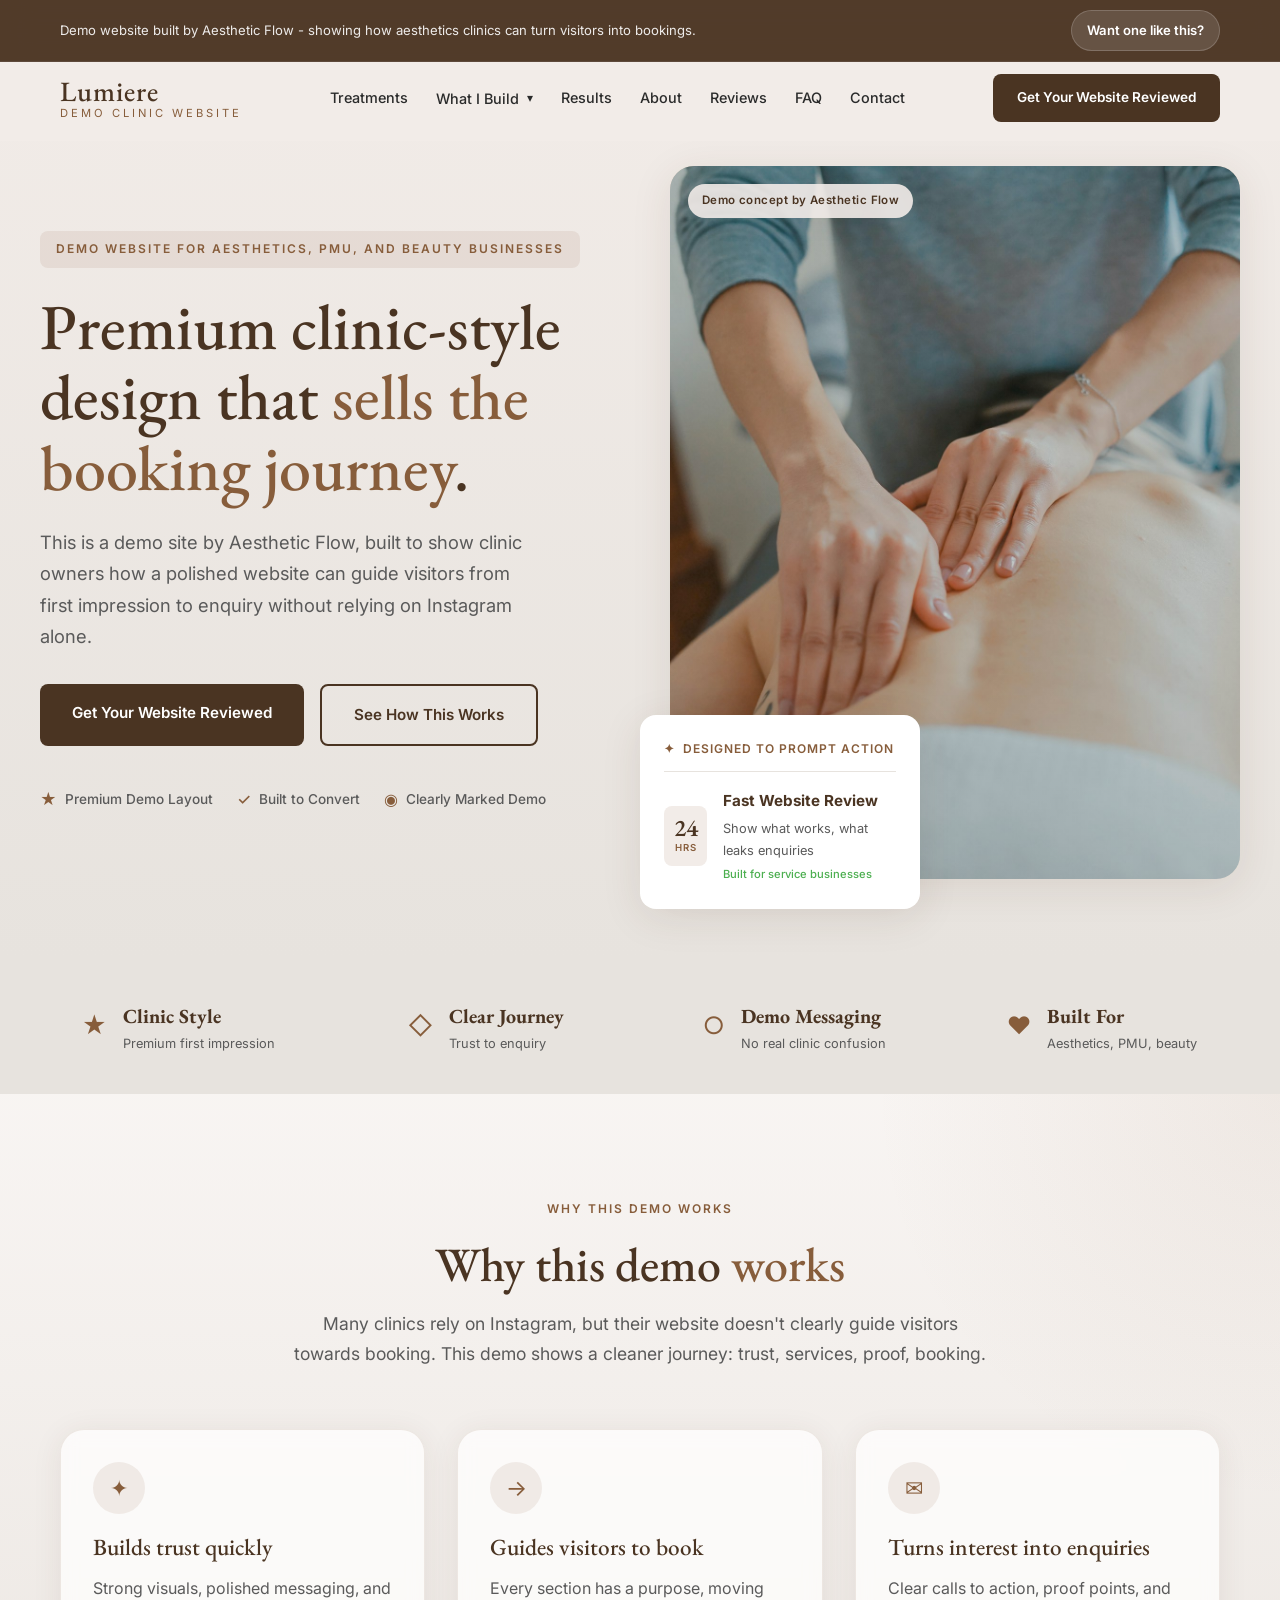
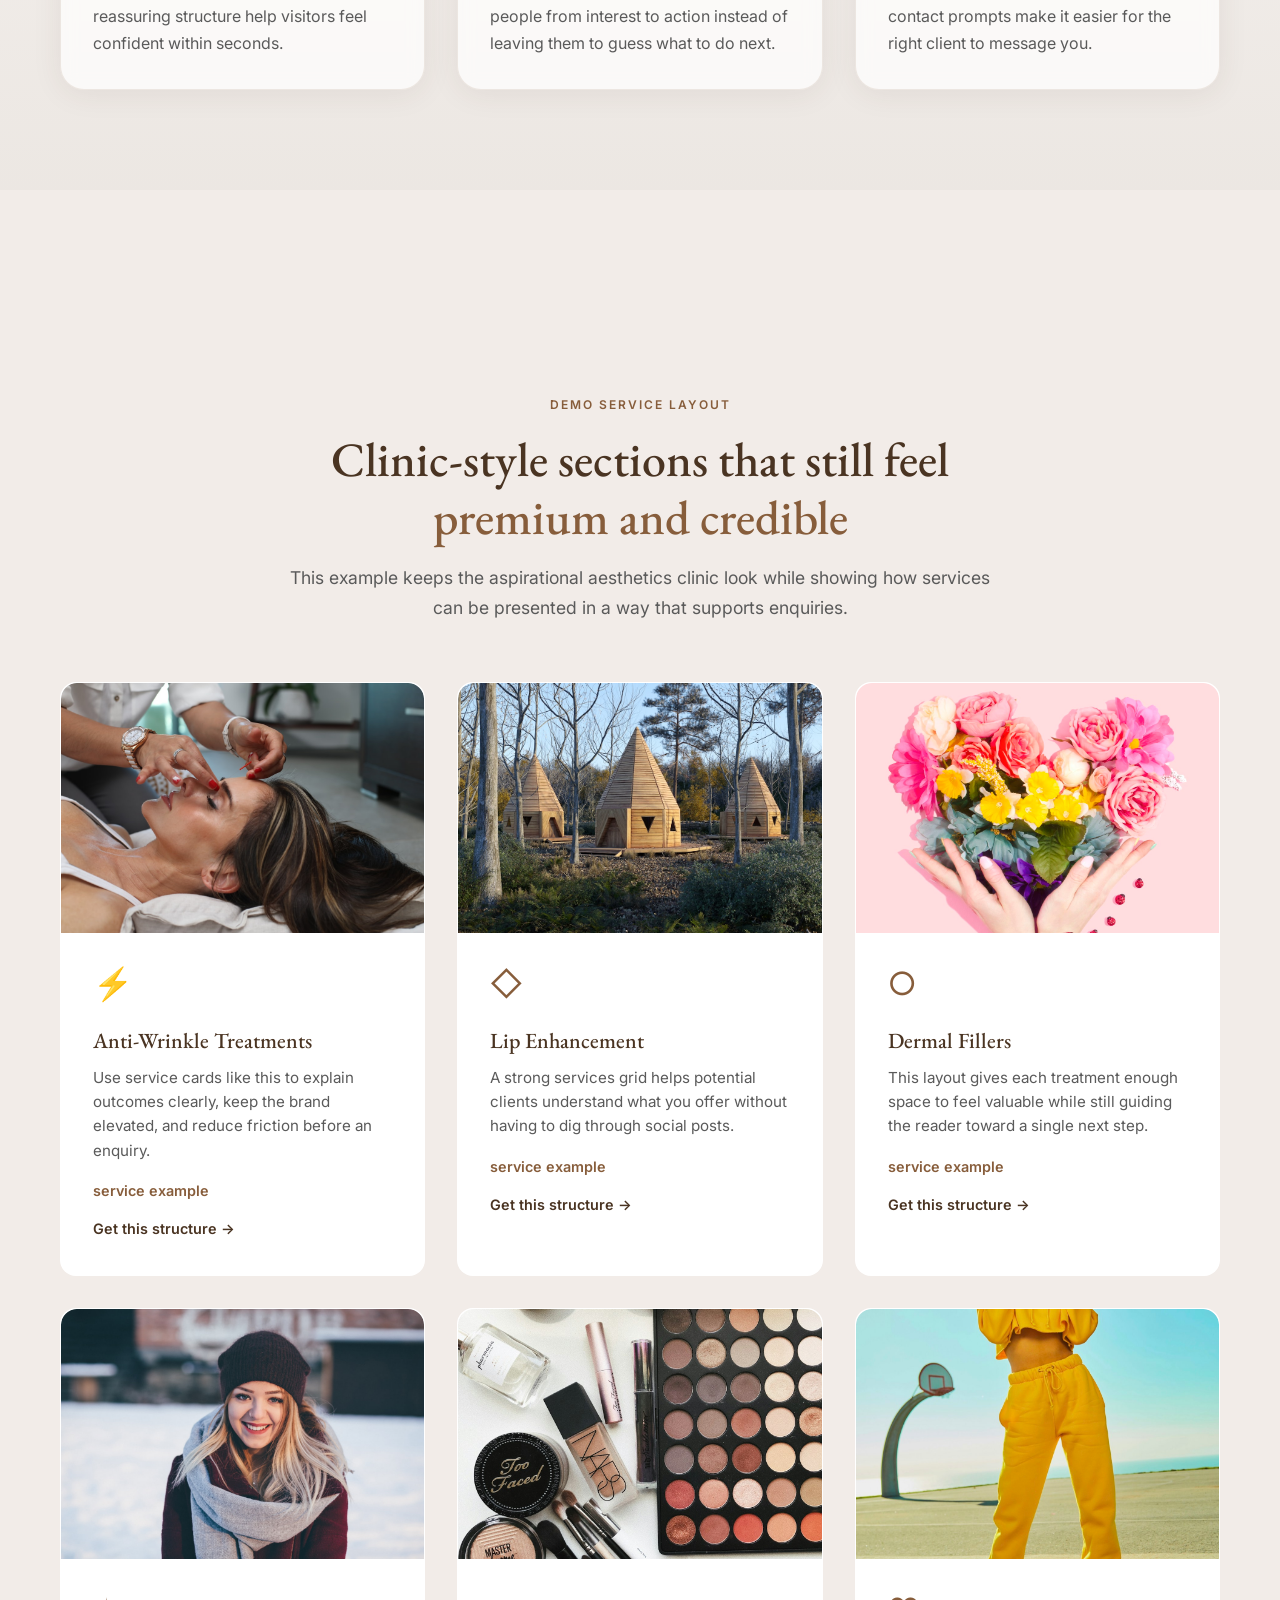
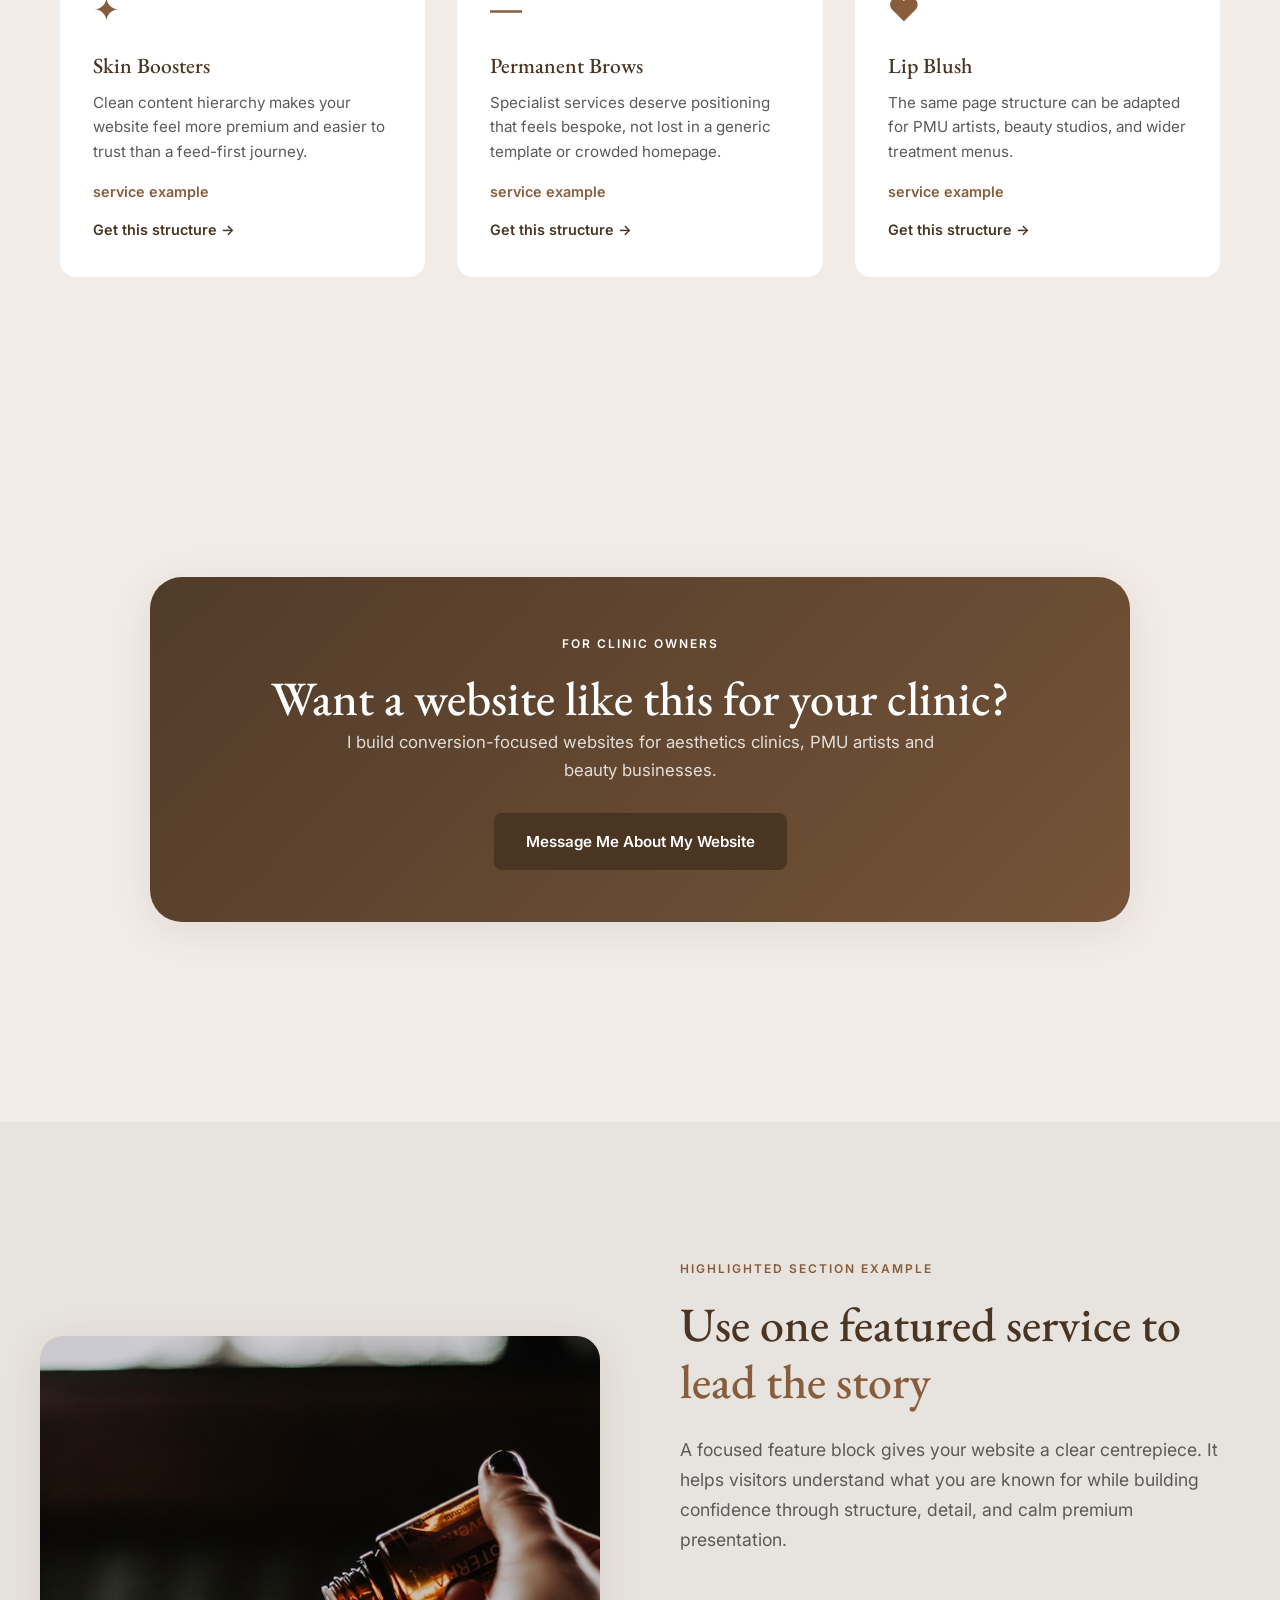
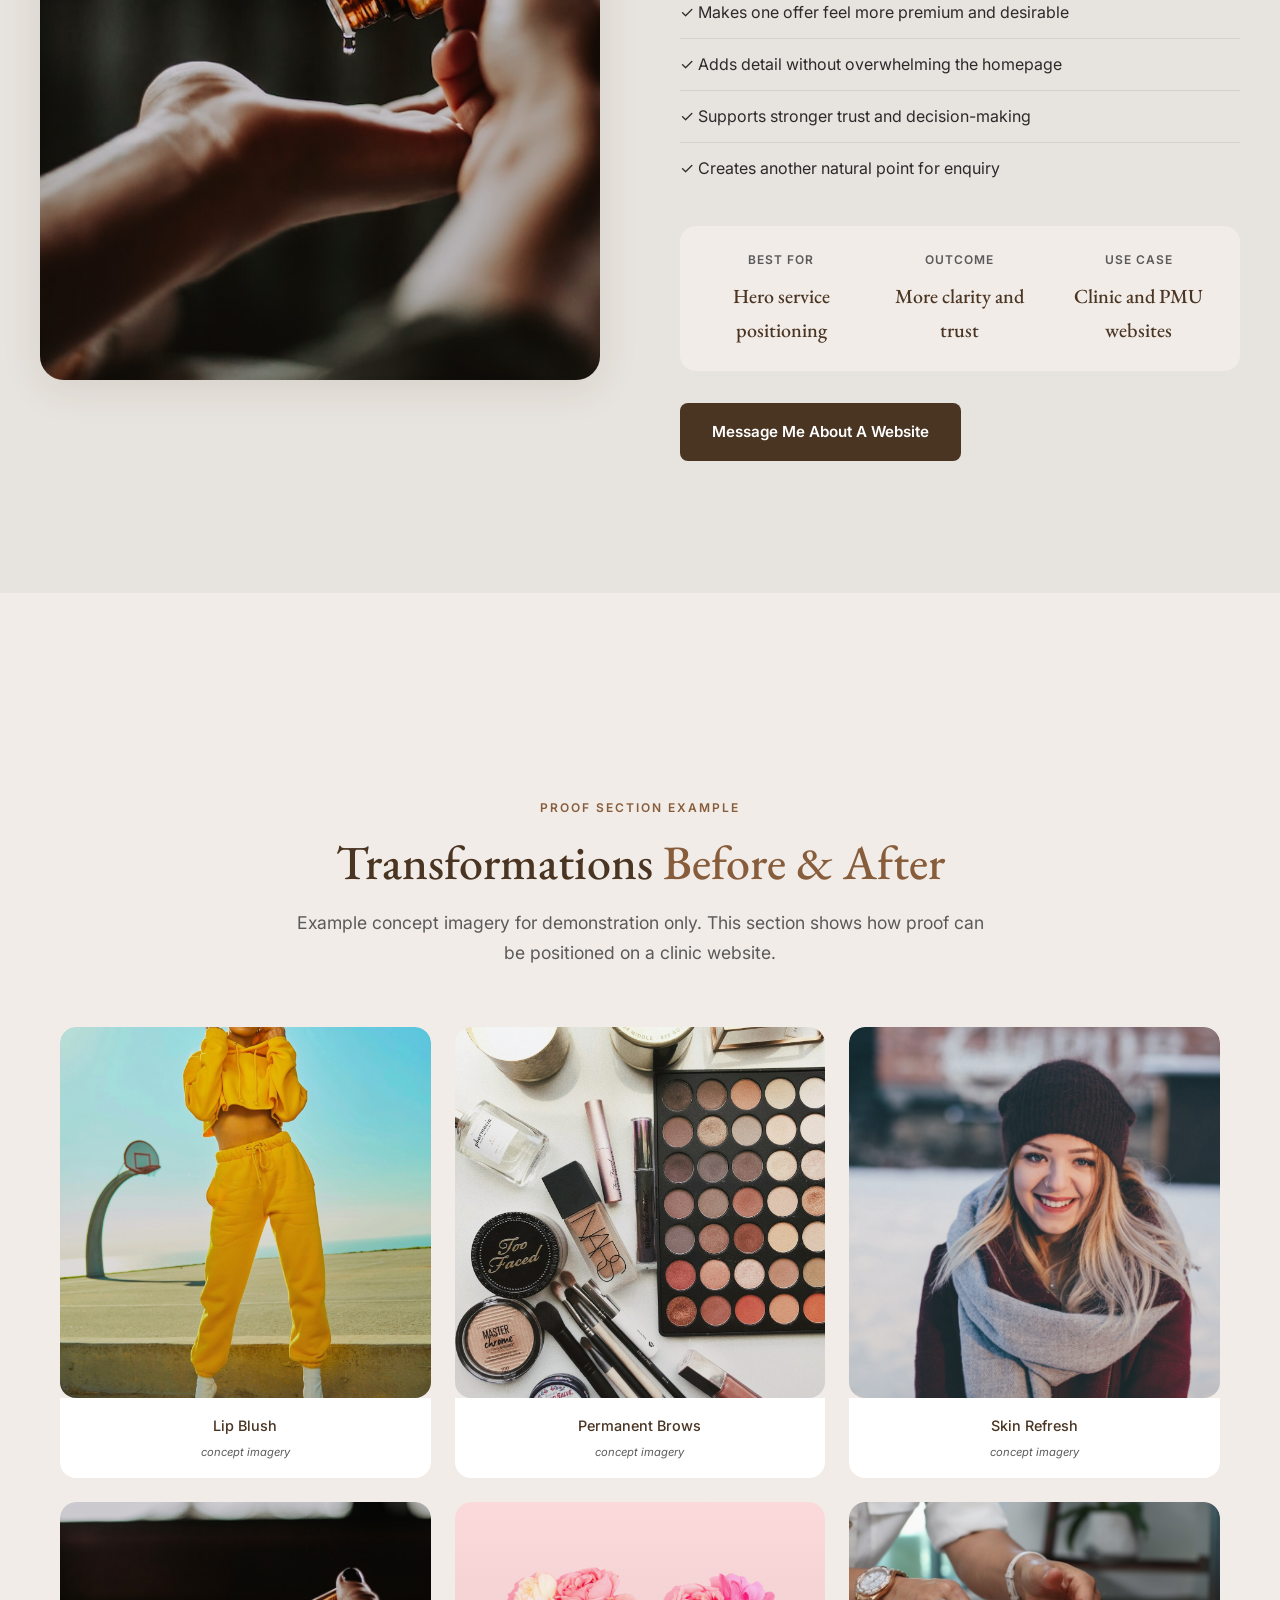
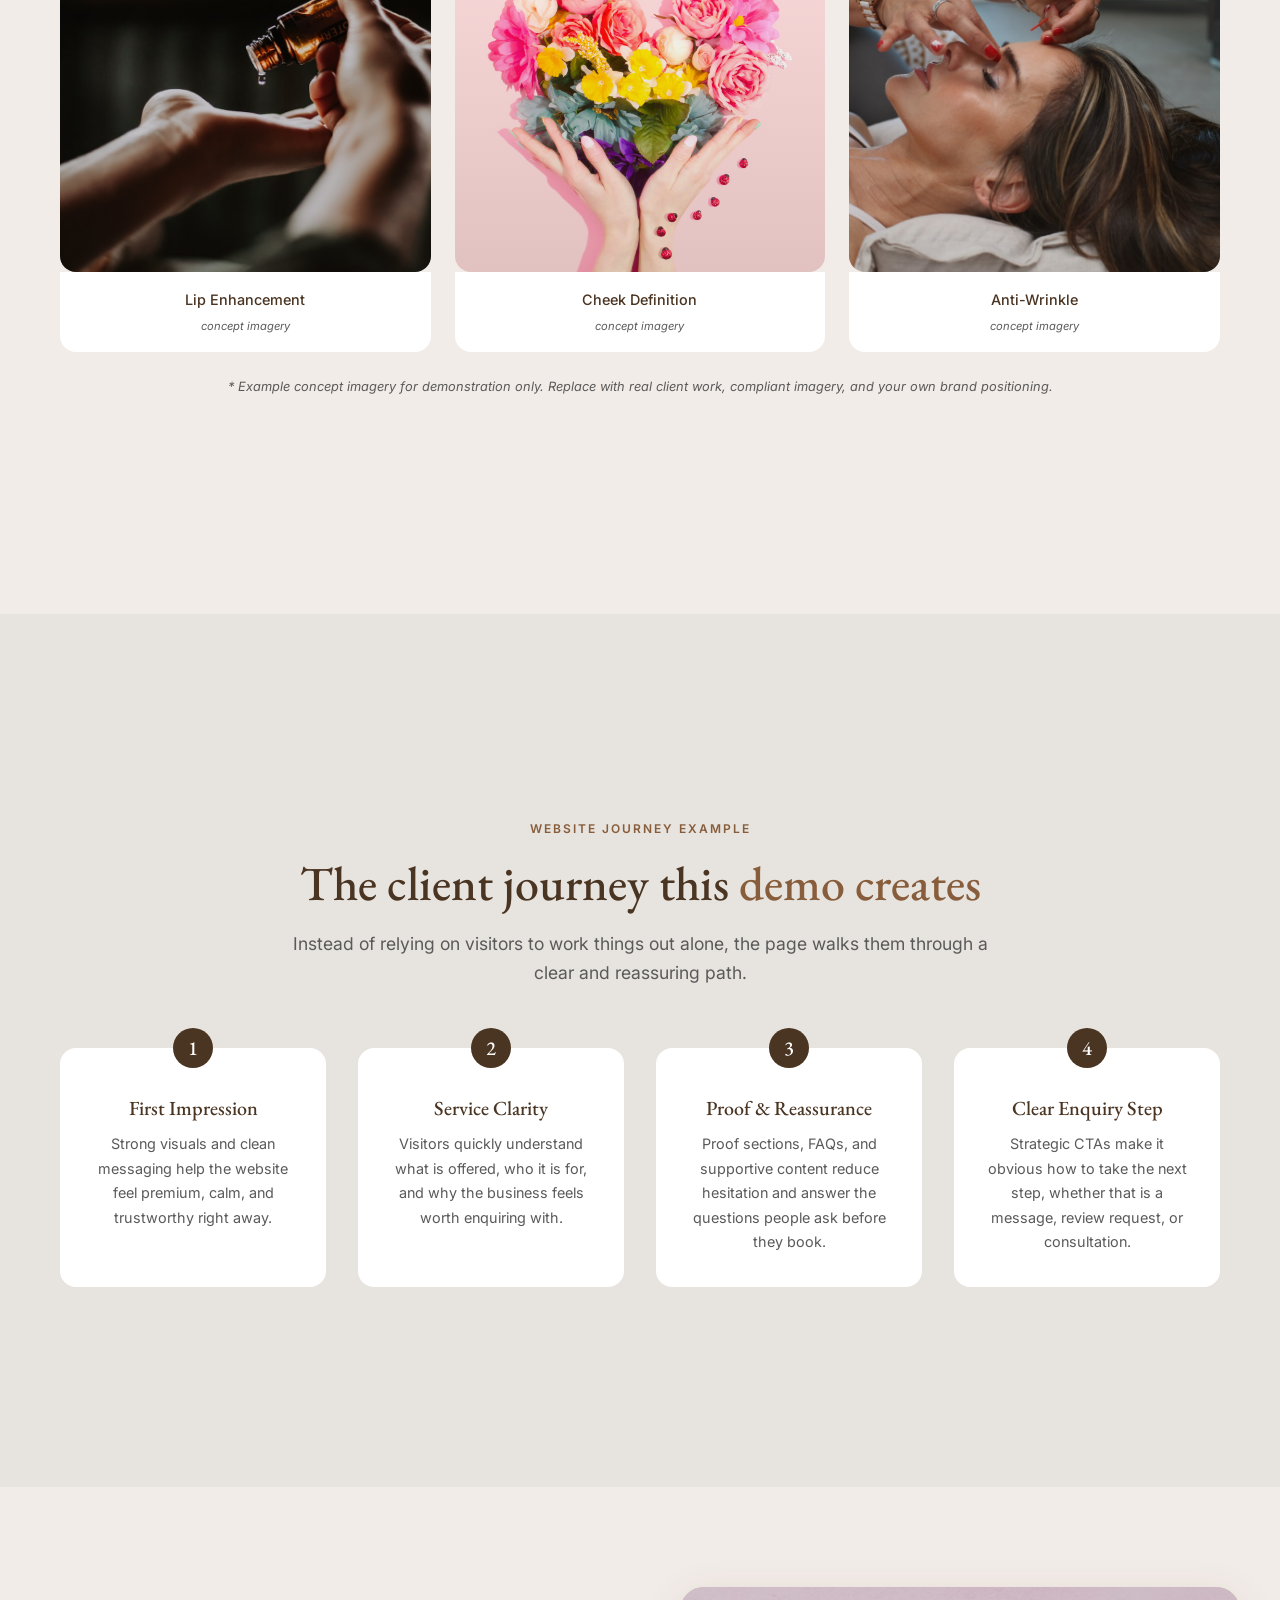
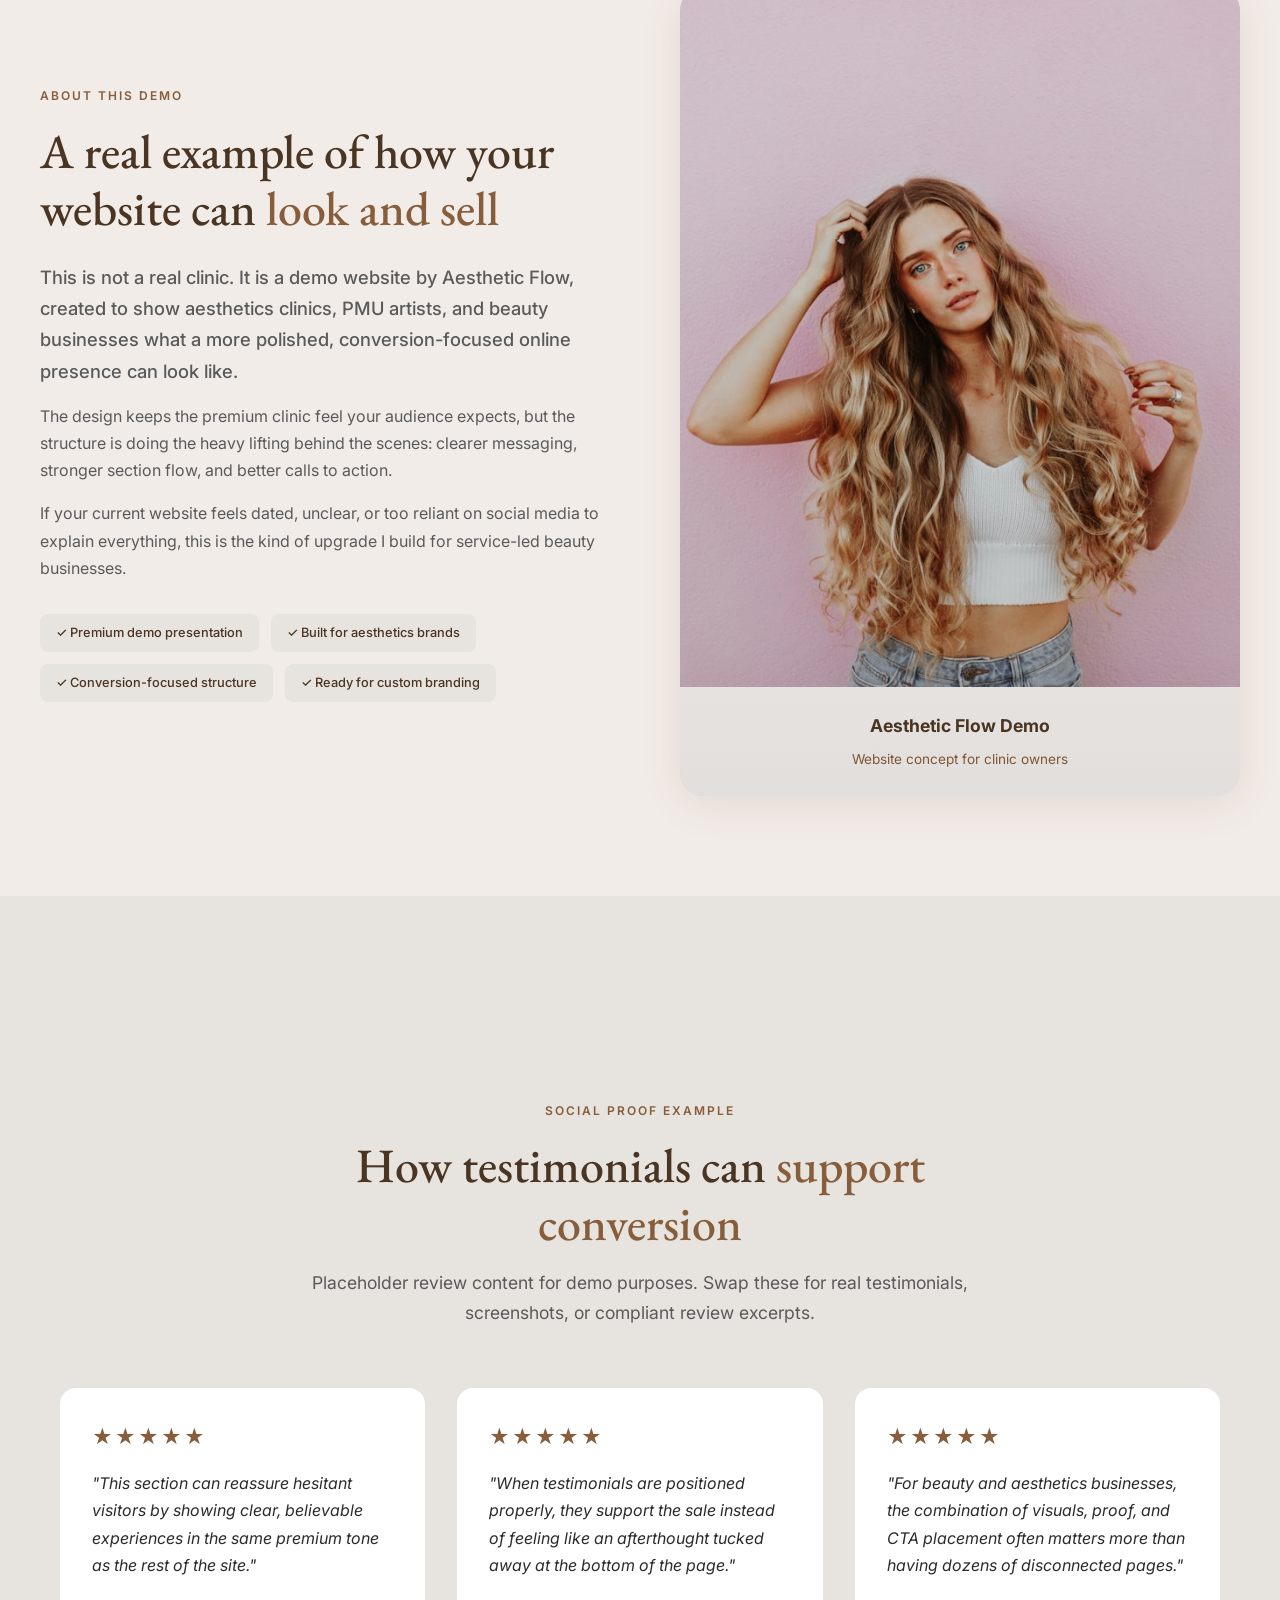
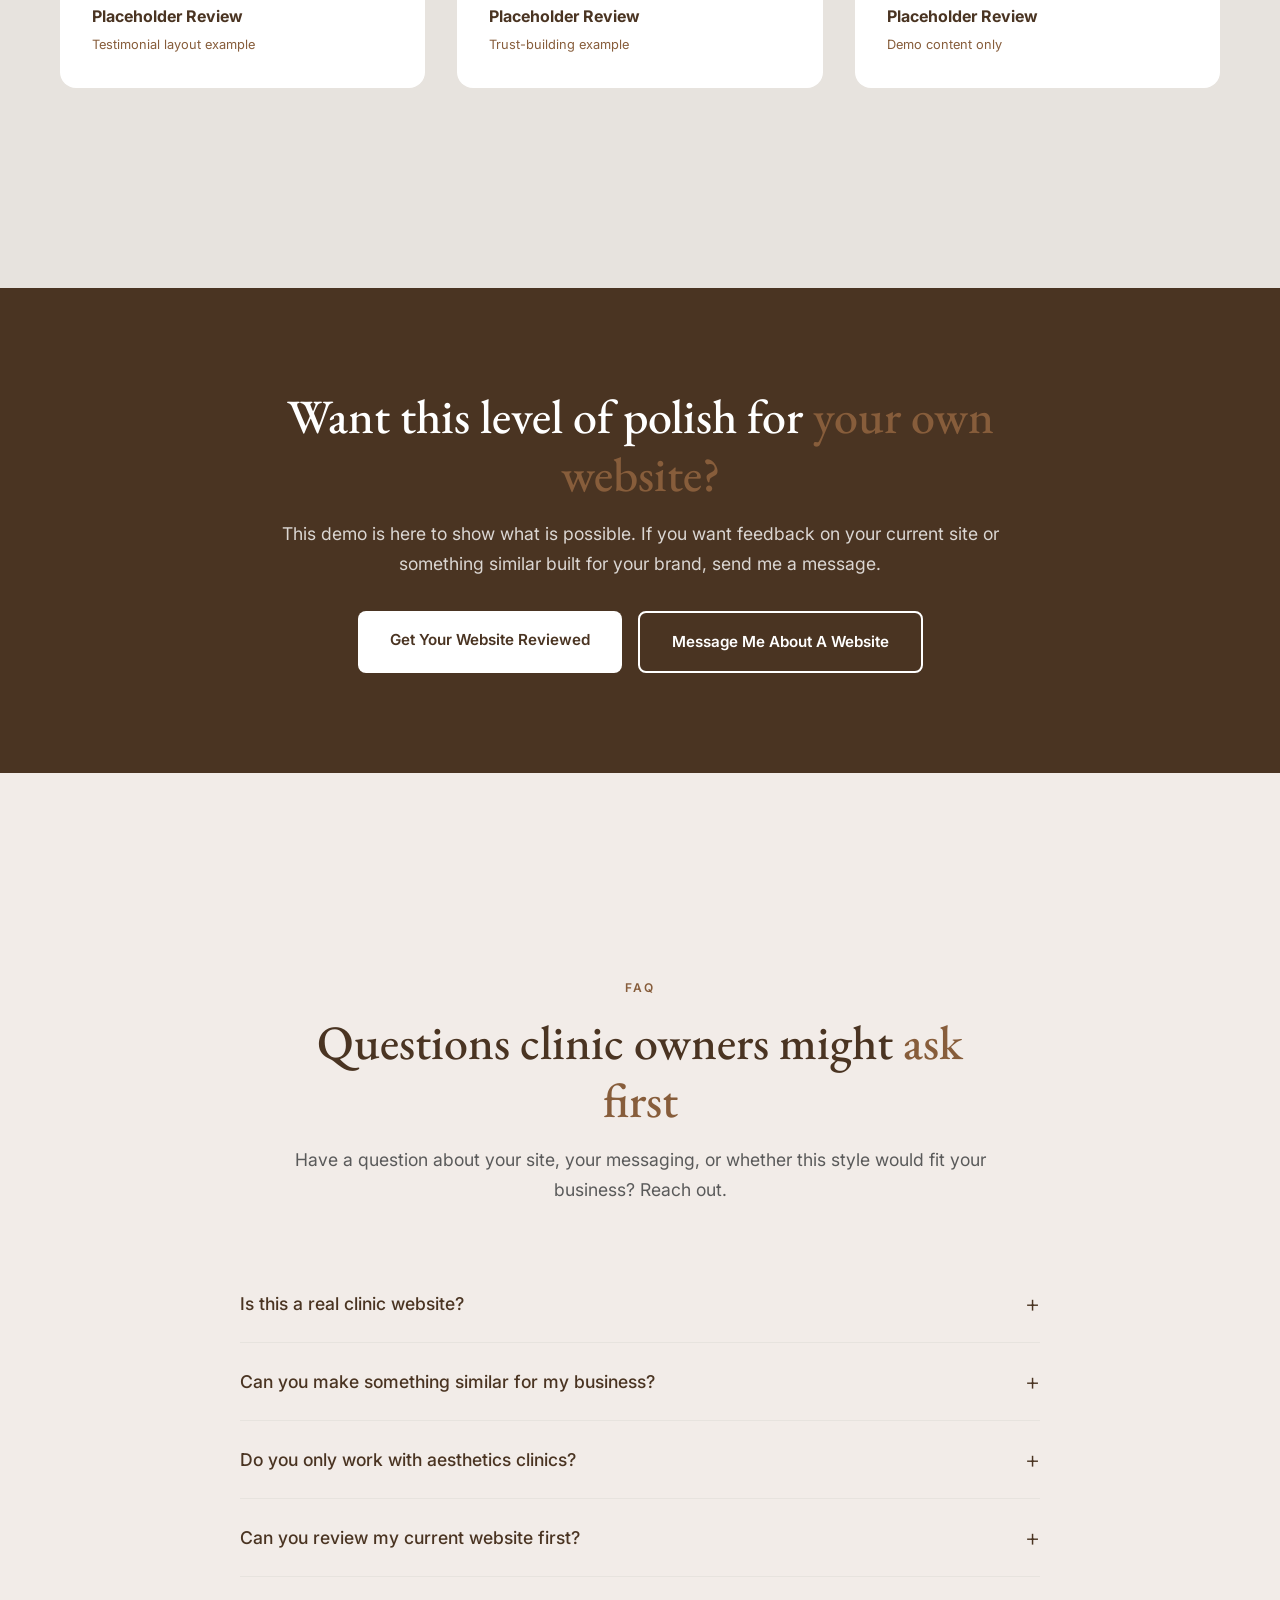
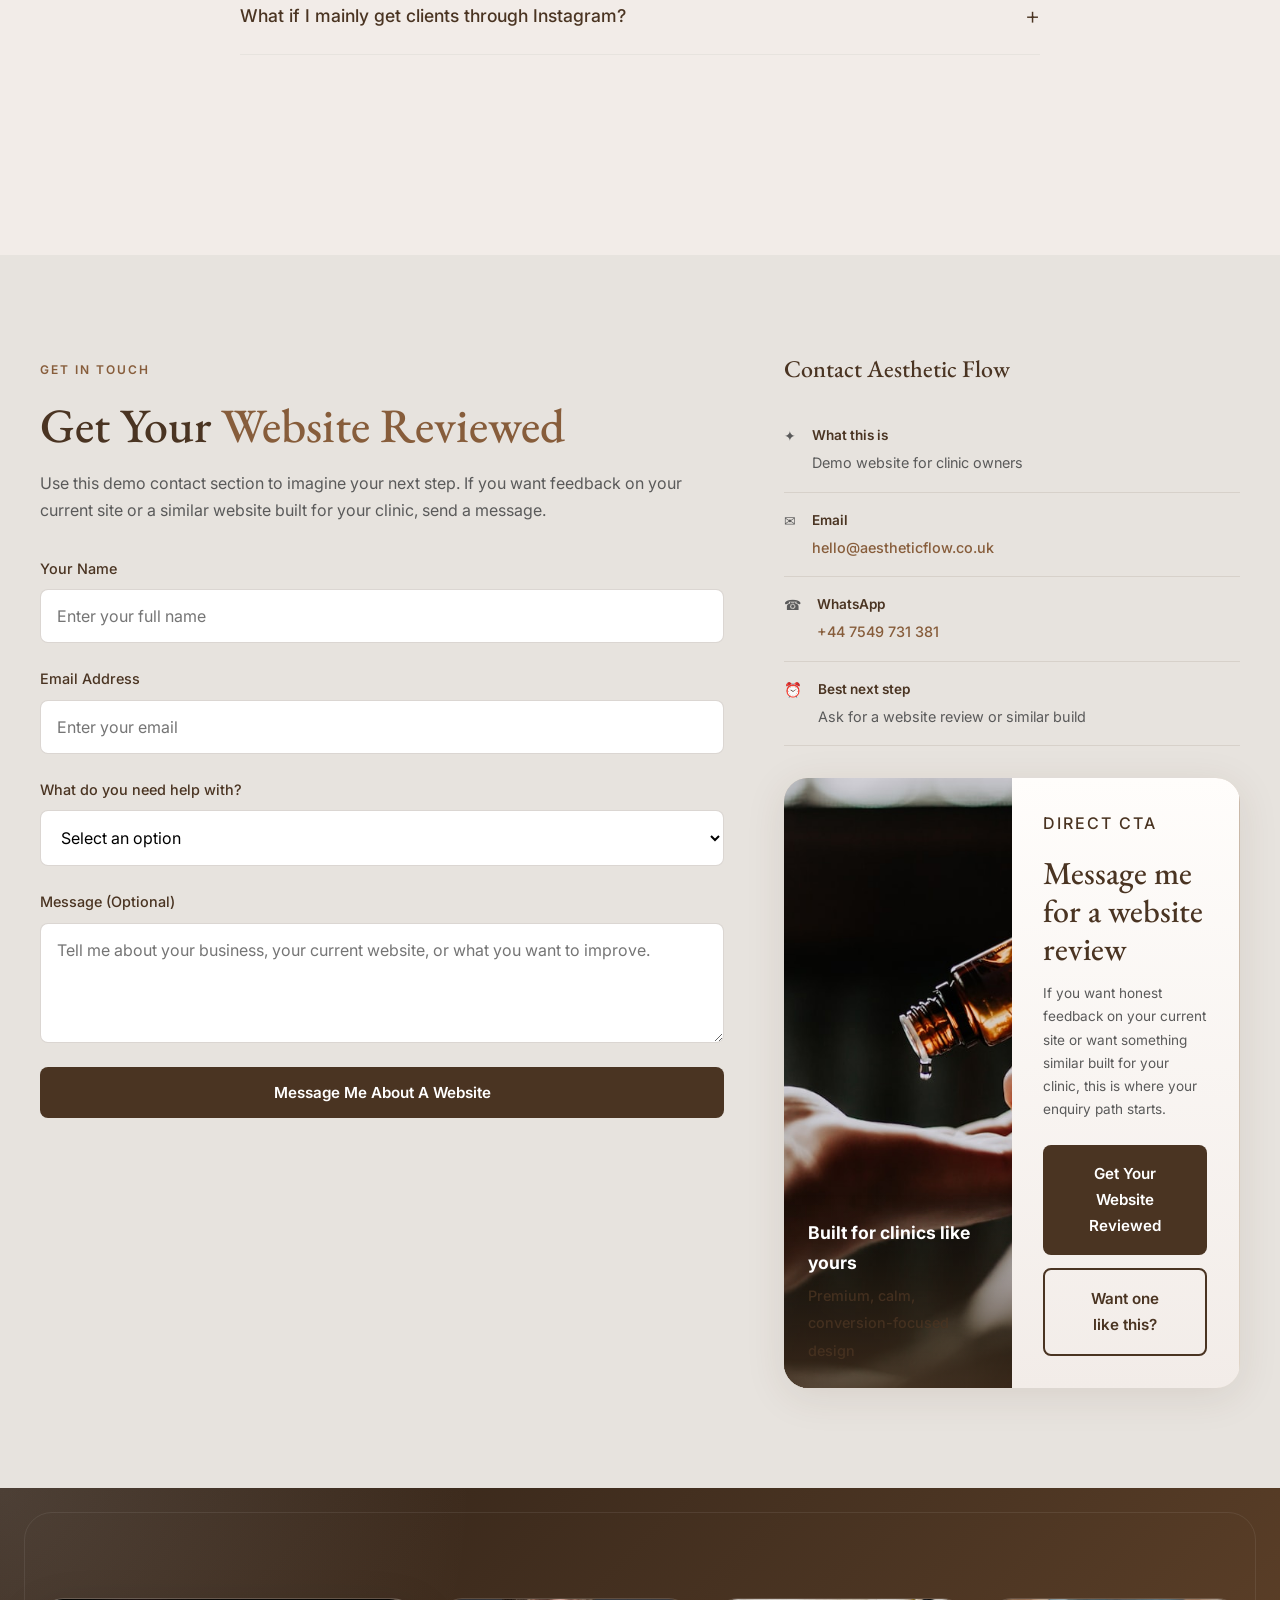
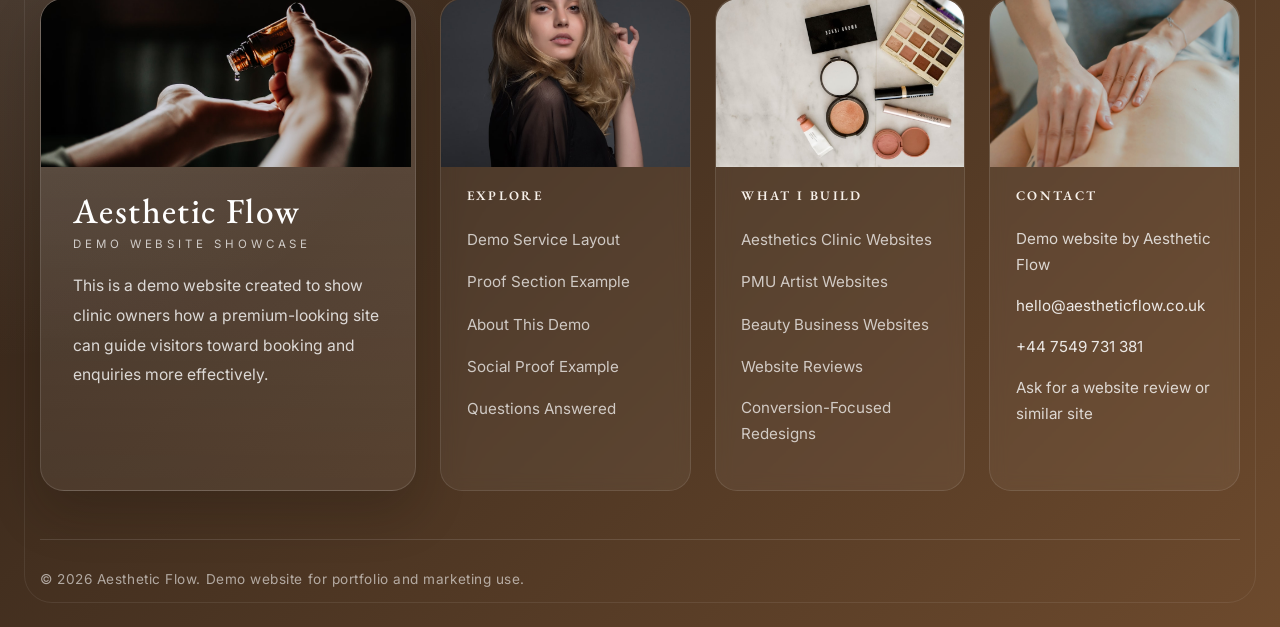
==== index.html @ 4b48ec6f "contact details added" ====
<!DOCTYPE html>
<html lang="en">
<head>
  <meta charset="UTF-8">
  <meta name="viewport" content="width=device-width, initial-scale=1.0">
  <title>Aesthetic Flow Demo | Premium Website Example for Aesthetics Clinics</title>
  <meta name="description" content="Demo website by Aesthetic Flow showing how aesthetics clinics, PMU artists, and beauty businesses can turn visitors into enquiries and bookings.">
  <meta name="robots" content="noindex, nofollow">
  <meta property="og:type" content="website">
  <meta property="og:title" content="Aesthetic Flow Demo | Website Example for Clinics">
  <meta property="og:description" content="A premium demo website showing how clinic websites can build trust and drive more enquiries.">
  <meta property="og:image" content="images/og-image.jpg">
  <meta name="twitter:card" content="summary_large_image">
  <meta name="twitter:title" content="Aesthetic Flow Demo">
  <meta name="twitter:description" content="A premium demo website for aesthetics clinics, PMU artists, and beauty businesses.">

  <link rel="preconnect" href="https://fonts.googleapis.com">
  <link rel="preconnect" href="https://fonts.gstatic.com" crossorigin>
  <link href="https://fonts.googleapis.com/css2?family=EB+Garamond:ital,wght@0,400;0,500;0,600;1,400&family=Inter:wght@300;400;500;600&display=swap" rel="stylesheet">
  <link rel="stylesheet" href="styles.css">
</head>
<body>
  <div class="demo-banner">
    <div class="demo-banner-container">
      <p>Demo website built by Aesthetic Flow - showing how aesthetics clinics can turn visitors into bookings.</p>
      <a href="mailto:hello@aestheticflow.co.uk?subject=Website%20Enquiry" class="demo-banner-link">Want one like this?</a>
    </div>
  </div>

  <nav class="navbar" id="navbar">
    <div class="nav-container">
      <a href="#hero" class="nav-logo">
        <span class="logo-text">Lumiere</span>
        <span class="logo-sub">Demo Clinic Website</span>
      </a>

      <ul class="nav-links" id="navLinks">
        <li><a href="#treatments">Treatments</a></li>
        <li class="nav-dropdown nav-mega-dropdown">
          <button class="nav-dropdown-toggle" type="button" aria-expanded="false">
            What I Build
            <span class="nav-caret">&#9662;</span>
          </button>
          <div class="nav-dropdown-menu mega-menu" role="menu" aria-label="What I Build services">
            <div class="mega-menu-grid">
              <a href="/aesthetics-clinic-websites.html" class="mega-menu-card" style="--card-bg: url('https://images.unsplash.com/photo-1582719478250-c89cae4dc85b?auto=format&fit=crop&w=1400&q=80');">
                <span class="mega-card-category">Clinic Websites</span>
                <span class="mega-card-title">Aesthetics Clinic Websites</span>
                <span class="mega-card-desc">Premium clinic journeys designed to turn treatment interest into consultation bookings.</span>
              </a>
              <a href="/pmu-websites.html" class="mega-menu-card" style="--card-bg: url('https://images.unsplash.com/photo-1616394584738-fc6e612e71b9?auto=format&fit=crop&w=1400&q=80');">
                <span class="mega-card-category">Permanent Makeup</span>
                <span class="mega-card-title">PMU Artist Websites</span>
                <span class="mega-card-desc">Luxury PMU pages for brows and lip blush that build trust before the first message.</span>
              </a>
              <a href="/beauty-business-websites.html" class="mega-menu-card" style="--card-bg: url('https://images.unsplash.com/photo-1570172619644-dfd03ed5d881?auto=format&fit=crop&w=1400&q=80');">
                <span class="mega-card-category">Beauty Brands</span>
                <span class="mega-card-title">Beauty Business Websites</span>
                <span class="mega-card-desc">Elevated websites for salons, skin studios, and specialist beauty service businesses.</span>
              </a>
              <a href="/website-reviews.html" class="mega-menu-card" style="--card-bg: url('https://images.unsplash.com/photo-1521590832167-7bcbfaa6381f?auto=format&fit=crop&w=1400&q=80');">
                <span class="mega-card-category">Performance Audit</span>
                <span class="mega-card-title">Website Reviews</span>
                <span class="mega-card-desc">Pinpoint conversion leaks and receive clear, practical actions to improve enquiry flow.</span>
              </a>
              <a href="/conversion-redesigns.html" class="mega-menu-card" style="--card-bg: url('https://images.unsplash.com/photo-1515377905703-c4788e51af15?auto=format&fit=crop&w=1400&q=80');">
                <span class="mega-card-category">Strategic Redesign</span>
                <span class="mega-card-title">Conversion-Focused Redesigns</span>
                <span class="mega-card-desc">Transform a visually good site into a calm, persuasive journey that drives enquiries.</span>
              </a>
              <a href="/website-reviews.html" class="mega-menu-card" style="--card-bg: url('https://images.unsplash.com/photo-1616394584738-fc6e612e71b9?auto=format&fit=crop&w=1400&q=80');">
                <span class="mega-card-category">Quick Win</span>
                <span class="mega-card-title">Fast Website Review</span>
                <span class="mega-card-desc">Receive a rapid premium review with high-impact fixes you can apply right away.</span>
              </a>
            </div>
          </div>
        </li>
        <li><a href="#results">Results</a></li>
        <li><a href="#about">About</a></li>
        <li><a href="#reviews">Reviews</a></li>
        <li><a href="#faq">FAQ</a></li>
        <li><a href="#contact">Contact</a></li>
      </ul>

      <a href="mailto:reviews@aestheticflow.co.uk?subject=Website%20Review%20Request" class="nav-cta">Get Your Website Reviewed</a>

      <button class="mobile-toggle" id="mobileToggle" aria-label="Toggle menu">
        <span></span>
        <span></span>
        <span></span>
      </button>
    </div>
  </nav>

  <div class="mobile-menu" id="mobileMenu">
    <ul class="mobile-nav-links">
      <li><a href="#treatments">Treatments</a></li>
      <li class="mobile-nav-group">
        <button class="mobile-nav-toggle" type="button" aria-expanded="false">
          <span>What I Build</span>
          <span class="mobile-nav-caret">&#9662;</span>
        </button>
        <div class="mobile-submenu">
          <a href="/aesthetics-clinic-websites.html">Aesthetics Clinic Websites</a>
          <a href="/pmu-websites.html">PMU Artist Websites</a>
          <a href="/beauty-business-websites.html">Beauty Business Websites</a>
          <a href="/website-reviews.html">Website Reviews</a>
          <a href="/conversion-redesigns.html">Conversion-Focused Redesigns</a>
        </div>
      </li>
      <li><a href="#results">Results</a></li>
      <li><a href="#about">About</a></li>
      <li><a href="#reviews">Reviews</a></li>
      <li><a href="#faq">FAQ</a></li>
      <li><a href="#contact">Contact</a></li>
    </ul>
    <a href="mailto:reviews@aestheticflow.co.uk?subject=Website%20Review%20Request" class="mobile-cta">Get Your Website Reviewed</a>
  </div>

  <a href="mailto:reviews@aestheticflow.co.uk?subject=Website%20Review%20Request" class="mobile-floating-cta">Website Review</a>

  <section class="hero" id="hero">
    <div class="hero-container">
      <div class="hero-content">
        <span class="hero-badge">Demo website for aesthetics, PMU, and beauty businesses</span>
        <h1>Premium clinic-style design that <span class="highlight">sells the booking journey</span>.</h1>
        <p class="hero-subtitle">This is a demo site by Aesthetic Flow, built to show clinic owners how a polished website can guide visitors from first impression to enquiry without relying on Instagram alone.</p>

        <div class="hero-buttons">
          <a href="mailto:reviews@aestheticflow.co.uk?subject=Website%20Review%20Request" class="btn btn-primary">Get Your Website Reviewed</a>
          <a href="#why-demo-works" class="btn btn-secondary">See How This Works</a>
        </div>

        <div class="trust-badges">
          <div class="badge">
            <span class="badge-icon">&#9733;</span>
            <span>Premium Demo Layout</span>
          </div>
          <div class="badge">
            <span class="badge-icon">&#10003;</span>
            <span>Built to Convert</span>
          </div>
          <div class="badge">
            <span class="badge-icon">&#9673;</span>
            <span>Clearly Marked Demo</span>
          </div>
        </div>
      </div>

      <div class="hero-visual">
        <div class="hero-image-card" style="position: relative;">
          <img
            src="images/hero-room.jpg"
            alt="Elegant treatment room styling used in this demo clinic website"
            class="hero-img-cover"
            onerror="this.style.display='none';this.parentNode.style.background='linear-gradient(135deg,#D4C4B5 0%,#C9B8A8 50%,#E0D5C8 100%)';"
          />
          <div class="hero-img-overlay"></div>
          <div class="demo-image-note">Demo concept by Aesthetic Flow</div>
        </div>
        <div class="appointment-card">
          <div class="appointment-header">
            <span class="appointment-icon">&#10022;</span>
            <span>Designed To Prompt Action</span>
          </div>
          <div class="appointment-content">
            <div class="appointment-date">
              <span class="date-day">24</span>
              <span class="date-month">HRS</span>
            </div>
            <div class="appointment-details">
              <strong>Fast Website Review</strong>
              <span>Show what works, what leaks enquiries</span>
              <span class="appointment-note">Built for service businesses</span>
            </div>
          </div>
        </div>
      </div>
    </div>
  </section>

  <section class="trust-strip">
    <div class="trust-container">
      <div class="trust-item">
        <span class="trust-icon">&#9733;</span>
        <div class="trust-text">
          <strong>Clinic Style</strong>
          <span>Premium first impression</span>
        </div>
      </div>
      <div class="trust-item">
        <span class="trust-icon">&#9671;</span>
        <div class="trust-text">
          <strong>Clear Journey</strong>
          <span>Trust to enquiry</span>
        </div>
      </div>
      <div class="trust-item">
        <span class="trust-icon">&#9675;</span>
        <div class="trust-text">
          <strong>Demo Messaging</strong>
          <span>No real clinic confusion</span>
        </div>
      </div>
      <div class="trust-item">
        <span class="trust-icon">&#10084;</span>
        <div class="trust-text">
          <strong>Built For</strong>
          <span>Aesthetics, PMU, beauty</span>
        </div>
      </div>
    </div>
  </section>

  <section class="why-demo-works" id="why-demo-works">
    <div class="section-container">
      <div class="section-header">
        <span class="section-tag">Why This Demo Works</span>
        <h2>Why this demo <span class="highlight">works</span></h2>
        <p>Many clinics rely on Instagram, but their website doesn't clearly guide visitors towards booking. This demo shows a cleaner journey: trust, services, proof, booking.</p>
      </div>

      <div class="why-demo-grid">
        <div class="why-demo-card reveal">
          <div class="why-demo-icon">&#10022;</div>
          <h3>Builds trust quickly</h3>
          <p>Strong visuals, polished messaging, and reassuring structure help visitors feel confident within seconds.</p>
        </div>
        <div class="why-demo-card reveal">
          <div class="why-demo-icon">&#8594;</div>
          <h3>Guides visitors to book</h3>
          <p>Every section has a purpose, moving people from interest to action instead of leaving them to guess what to do next.</p>
        </div>
        <div class="why-demo-card reveal">
          <div class="why-demo-icon">&#9993;</div>
          <h3>Turns interest into enquiries</h3>
          <p>Clear calls to action, proof points, and contact prompts make it easier for the right client to message you.</p>
        </div>
      </div>
    </div>
  </section>

  <section class="treatments" id="treatments">
    <div class="section-container">
      <div class="section-header">
        <span class="section-tag">Demo Service Layout</span>
        <h2>Clinic-style sections that still feel <span class="highlight">premium and credible</span></h2>
        <p>This example keeps the aspirational aesthetics clinic look while showing how services can be presented in a way that supports enquiries.</p>
      </div>

      <div class="treatments-grid">
        <div class="treatment-card reveal">
          <img src="images/anti-wrinkle.jpg" alt="Service card example for anti-wrinkle treatment" class="treatment-img" onerror="this.style.display='none';this.parentNode.style.background='linear-gradient(135deg,#E8B4B8 0%,#D4A5A8 100%)';" />
          <div class="treatment-icon">&#9889;</div>
          <h3>Anti-Wrinkle Treatments</h3>
          <p>Use service cards like this to explain outcomes clearly, keep the brand elevated, and reduce friction before an enquiry.</p>
          <span class="treatment-price">service example</span>
          <a href="#contact" class="treatment-link">Get this structure &#8594;</a>
        </div>
        <div class="treatment-card reveal">
          <img src="images/lips-closeup.jpg" alt="Service card example for lip enhancement" class="treatment-img" onerror="this.style.display='none';this.parentNode.style.background='linear-gradient(135deg,#C9B8A8 0%,#B8A698 100%)';" />
          <div class="treatment-icon">&#9671;</div>
          <h3>Lip Enhancement</h3>
          <p>A strong services grid helps potential clients understand what you offer without having to dig through social posts.</p>
          <span class="treatment-price">service example</span>
          <a href="#contact" class="treatment-link">Get this structure &#8594;</a>
        </div>
        <div class="treatment-card reveal">
          <img src="images/dermal-filler.jpg" alt="Service card example for dermal fillers" class="treatment-img" onerror="this.style.display='none';this.parentNode.style.background='linear-gradient(135deg,#D4C4B5 0%,#C4B4A5 100%)';" />
          <div class="treatment-icon">&#9675;</div>
          <h3>Dermal Fillers</h3>
          <p>This layout gives each treatment enough space to feel valuable while still guiding the reader toward a single next step.</p>
          <span class="treatment-price">service example</span>
          <a href="#contact" class="treatment-link">Get this structure &#8594;</a>
        </div>
        <div class="treatment-card reveal">
          <img src="images/skin-booster.jpg" alt="Service card example for skin boosters" class="treatment-img" onerror="this.style.display='none';this.parentNode.style.background='linear-gradient(135deg,#B8C9C4 0%,#A8B9B4 100%)';" />
          <div class="treatment-icon">&#10022;</div>
          <h3>Skin Boosters</h3>
          <p>Clean content hierarchy makes your website feel more premium and easier to trust than a feed-first journey.</p>
          <span class="treatment-price">service example</span>
          <a href="#contact" class="treatment-link">Get this structure &#8594;</a>
        </div>
        <div class="treatment-card reveal">
          <img src="images/brows.jpg" alt="Service card example for permanent brows" class="treatment-img" onerror="this.style.display='none';this.parentNode.style.background='linear-gradient(135deg,#C9D4B8 0%,#B9C4A8 100%)';" />
          <div class="treatment-icon">&#8213;</div>
          <h3>Permanent Brows</h3>
          <p>Specialist services deserve positioning that feels bespoke, not lost in a generic template or crowded homepage.</p>
          <span class="treatment-price">service example</span>
          <a href="#contact" class="treatment-link">Get this structure &#8594;</a>
        </div>
        <div class="treatment-card reveal">
          <img src="images/lip-blush.jpg" alt="Service card example for lip blush" class="treatment-img" onerror="this.style.display='none';this.parentNode.style.background='linear-gradient(135deg,#E8B4B8 0%,#D4A5A8 100%)';" />
          <div class="treatment-icon">&#9829;</div>
          <h3>Lip Blush</h3>
          <p>The same page structure can be adapted for PMU artists, beauty studios, and wider treatment menus.</p>
          <span class="treatment-price">service example</span>
          <a href="#contact" class="treatment-link">Get this structure &#8594;</a>
        </div>
      </div>
    </div>
  </section>

  <section class="service-cta">
    <div class="section-container">
      <div class="service-cta-panel">
        <span class="section-tag">For Clinic Owners</span>
        <h2>Want a website like this for your clinic?</h2>
        <p>I build conversion-focused websites for aesthetics clinics, PMU artists and beauty businesses.</p>
        <a href="#contact" class="btn btn-primary">Message Me About My Website</a>
      </div>
    </div>
  </section>

  <section class="featured-treatment">
    <div class="featured-container">
      <div class="featured-image">
        <img src="images/featured-treatment.jpg" alt="Feature section example showing premium treatment imagery" class="featured-img" onerror="this.style.display='none';this.parentNode.style.background='linear-gradient(145deg,#D4C4B5 0%,#C9B8A8 30%,#E8DFD5 70%,#D4C4B5 100%)';" />
        <div class="featured-img-overlay"></div>
      </div>

      <div class="featured-content">
        <span class="section-tag">Highlighted Section Example</span>
        <h2>Use one featured service to <span class="highlight">lead the story</span></h2>
        <p class="featured-desc">A focused feature block gives your website a clear centrepiece. It helps visitors understand what you are known for while building confidence through structure, detail, and calm premium presentation.</p>

        <ul class="benefits-list">
          <li>&#10003; Makes one offer feel more premium and desirable</li>
          <li>&#10003; Adds detail without overwhelming the homepage</li>
          <li>&#10003; Supports stronger trust and decision-making</li>
          <li>&#10003; Creates another natural point for enquiry</li>
        </ul>

        <div class="treatment-info">
          <div class="info-item">
            <span class="info-label">Best for</span>
            <span class="info-value">Hero service positioning</span>
          </div>
          <div class="info-item">
            <span class="info-label">Outcome</span>
            <span class="info-value">More clarity and trust</span>
          </div>
          <div class="info-item">
            <span class="info-label">Use case</span>
            <span class="info-value">Clinic and PMU websites</span>
          </div>
        </div>

        <a href="#contact" class="btn btn-primary">Message Me About A Website</a>
      </div>
    </div>
  </section>

  <section class="results" id="results">
    <div class="section-container">
      <div class="section-header">
        <span class="section-tag">Proof Section Example</span>
        <h2>Transformations <span class="highlight">Before &amp; After</span></h2>
        <p>Example concept imagery for demonstration only. This section shows how proof can be positioned on a clinic website.</p>
      </div>

      <div class="results-grid">
        <div class="result-card reveal">
          <div class="result-image">
            <img src="images/lip-blush.jpg" alt="Concept imagery for lip blush results section" class="result-img" onerror="this.style.display='none';this.parentNode.style.background='linear-gradient(135deg,#E8B4B8 0%,#D4A5A8 100%)';" />
            <div class="result-img-overlay"></div>
          </div>
          <div class="result-label">Lip Blush <span class="concept-label">concept imagery</span></div>
        </div>
        <div class="result-card reveal">
          <div class="result-image">
            <img src="images/brows.jpg" alt="Concept imagery for brow results section" class="result-img" onerror="this.style.display='none';this.parentNode.style.background='linear-gradient(135deg,#C9B8A8 0%,#B8A698 100%)';" />
            <div class="result-img-overlay"></div>
          </div>
          <div class="result-label">Permanent Brows <span class="concept-label">concept imagery</span></div>
        </div>
        <div class="result-card reveal">
          <div class="result-image">
            <img src="images/skin-booster.jpg" alt="Concept imagery for skin refresh results section" class="result-img" onerror="this.style.display='none';this.parentNode.style.background='linear-gradient(135deg,#D4C4B5 0%,#C4B4A5 100%)';" />
            <div class="result-img-overlay"></div>
          </div>
          <div class="result-label">Skin Refresh <span class="concept-label">concept imagery</span></div>
        </div>
        <div class="result-card reveal">
          <div class="result-image">
            <img src="images/featured-treatment.jpg" alt="Concept imagery for lip enhancement results section" class="result-img" onerror="this.style.display='none';this.parentNode.style.background='linear-gradient(135deg,#D4A5A8 0%,#C49598 100%)';" />
            <div class="result-img-overlay"></div>
          </div>
          <div class="result-label">Lip Enhancement <span class="concept-label">concept imagery</span></div>
        </div>
        <div class="result-card reveal">
          <div class="result-image">
            <img src="images/dermal-filler.jpg" alt="Concept imagery for cheek definition results section" class="result-img" onerror="this.style.display='none';this.parentNode.style.background='linear-gradient(135deg,#B8C9C4 0%,#A8B9B4 100%)';" />
            <div class="result-img-overlay"></div>
          </div>
          <div class="result-label">Cheek Definition <span class="concept-label">concept imagery</span></div>
        </div>
        <div class="result-card reveal">
          <div class="result-image">
            <img src="images/anti-wrinkle.jpg" alt="Concept imagery for anti-wrinkle results section" class="result-img" onerror="this.style.display='none';this.parentNode.style.background='linear-gradient(135deg,#C9D4B8 0%,#B9C4A8 100%)';" />
            <div class="result-img-overlay"></div>
          </div>
          <div class="result-label">Anti-Wrinkle <span class="concept-label">concept imagery</span></div>
        </div>
      </div>

      <p class="results-note">* Example concept imagery for demonstration only. Replace with real client work, compliant imagery, and your own brand positioning.</p>
    </div>
  </section>

  <section class="process">
    <div class="section-container">
      <div class="section-header">
        <span class="section-tag">Website Journey Example</span>
        <h2>The client journey this <span class="highlight">demo creates</span></h2>
        <p>Instead of relying on visitors to work things out alone, the page walks them through a clear and reassuring path.</p>
      </div>

      <div class="process-grid">
        <div class="process-card reveal">
          <div class="process-number">1</div>
          <h3>First Impression</h3>
          <p>Strong visuals and clean messaging help the website feel premium, calm, and trustworthy right away.</p>
        </div>

        <div class="process-card reveal">
          <div class="process-number">2</div>
          <h3>Service Clarity</h3>
          <p>Visitors quickly understand what is offered, who it is for, and why the business feels worth enquiring with.</p>
        </div>

        <div class="process-card reveal">
          <div class="process-number">3</div>
          <h3>Proof & Reassurance</h3>
          <p>Proof sections, FAQs, and supportive content reduce hesitation and answer the questions people ask before they book.</p>
        </div>

        <div class="process-card reveal">
          <div class="process-number">4</div>
          <h3>Clear Enquiry Step</h3>
          <p>Strategic CTAs make it obvious how to take the next step, whether that is a message, review request, or consultation.</p>
        </div>
      </div>
    </div>
  </section>

  <section class="about" id="about">
    <div class="about-container">
      <div class="about-content">
        <span class="section-tag">About This Demo</span>
        <h2>A real example of how your website can <span class="highlight">look and sell</span></h2>

        <p class="about-lead">This is not a real clinic. It is a demo website by Aesthetic Flow, created to show aesthetics clinics, PMU artists, and beauty businesses what a more polished, conversion-focused online presence can look like.</p>

        <p>The design keeps the premium clinic feel your audience expects, but the structure is doing the heavy lifting behind the scenes: clearer messaging, stronger section flow, and better calls to action.</p>

        <p>If your current website feels dated, unclear, or too reliant on social media to explain everything, this is the kind of upgrade I build for service-led beauty businesses.</p>

        <div class="credentials">
          <div class="credential-badge">&#10003; Premium demo presentation</div>
          <div class="credential-badge">&#10003; Built for aesthetics brands</div>
          <div class="credential-badge">&#10003; Conversion-focused structure</div>
          <div class="credential-badge">&#10003; Ready for custom branding</div>
        </div>
      </div>

      <div class="about-visual">
        <div class="about-image-card">
          <img src="images/practitioner.jpg" alt="Brand-style portrait imagery for this demo website" class="about-img" onerror="this.style.display='none';this.parentNode.style.background='linear-gradient(145deg,#D4C4B5 0%,#C9B8A8 50%,#E0D5C8 100%)';" />
          <div class="about-img-overlay"></div>
          <div class="about-image-caption">
            <strong>Aesthetic Flow Demo</strong>
            <span>Website concept for clinic owners</span>
          </div>
        </div>
      </div>
    </div>
  </section>

  <section class="reviews" id="reviews">
    <div class="section-container">
      <div class="section-header">
        <span class="section-tag">Social Proof Example</span>
        <h2>How testimonials can <span class="highlight">support conversion</span></h2>
        <p>Placeholder review content for demo purposes. Swap these for real testimonials, screenshots, or compliant review excerpts.</p>
      </div>

      <div class="reviews-grid">
        <div class="review-card reveal">
          <div class="review-stars">&#9733;&#9733;&#9733;&#9733;&#9733;</div>
          <p class="review-text">"This section can reassure hesitant visitors by showing clear, believable experiences in the same premium tone as the rest of the site."</p>
          <div class="review-author">
            <strong>Placeholder Review</strong>
            <span>Testimonial layout example</span>
          </div>
        </div>

        <div class="review-card reveal">
          <div class="review-stars">&#9733;&#9733;&#9733;&#9733;&#9733;</div>
          <p class="review-text">"When testimonials are positioned properly, they support the sale instead of feeling like an afterthought tucked away at the bottom of the page."</p>
          <div class="review-author">
            <strong>Placeholder Review</strong>
            <span>Trust-building example</span>
          </div>
        </div>

        <div class="review-card reveal">
          <div class="review-stars">&#9733;&#9733;&#9733;&#9733;&#9733;</div>
          <p class="review-text">"For beauty and aesthetics businesses, the combination of visuals, proof, and CTA placement often matters more than having dozens of disconnected pages."</p>
          <div class="review-author">
            <strong>Placeholder Review</strong>
            <span>Demo content only</span>
          </div>
        </div>
      </div>
    </div>
  </section>

  <section class="booking-cta">
    <div class="booking-container">
      <div class="booking-content">
        <h2>Want this level of polish for <span class="highlight">your own website?</span></h2>
        <p>This demo is here to show what is possible. If you want feedback on your current site or something similar built for your brand, send me a message.</p>

        <div class="booking-buttons">
          <a href="mailto:reviews@aestheticflow.co.uk?subject=Website%20Review%20Request" class="btn btn-primary btn-light">Get Your Website Reviewed</a>
          <a href="mailto:hello@aestheticflow.co.uk?subject=Website%20Enquiry" class="btn btn-secondary btn-outline">Message Me About A Website</a>
        </div>
      </div>
    </div>
  </section>

  <section class="faq" id="faq">
    <div class="section-container">
      <div class="section-header">
        <span class="section-tag">FAQ</span>
        <h2>Questions clinic owners might <span class="highlight">ask first</span></h2>
        <p>Have a question about your site, your messaging, or whether this style would fit your business? Reach out.</p>
      </div>

      <div class="faq-list">
        <div class="faq-item">
          <button class="faq-question">
            <span>Is this a real clinic website?</span>
            <span class="faq-icon">+</span>
          </button>
          <div class="faq-answer">
            <p>No. This is a demo website built by Aesthetic Flow to show aesthetics clinics, PMU artists, and beauty businesses what a more premium and conversion-focused site could look like.</p>
          </div>
        </div>

        <div class="faq-item">
          <button class="faq-question">
            <span>Can you make something similar for my business?</span>
            <span class="faq-icon">+</span>
          </button>
          <div class="faq-answer">
            <p>Yes. This design style can be adapted to your brand, treatment menu, testimonials, imagery, and the specific way you want people to enquire or book.</p>
          </div>
        </div>

        <div class="faq-item">
          <button class="faq-question">
            <span>Do you only work with aesthetics clinics?</span>
            <span class="faq-icon">+</span>
          </button>
          <div class="faq-answer">
            <p>I build for aesthetics clinics, PMU artists, and beauty-led service businesses that need a website to feel premium and convert better.</p>
          </div>
        </div>

        <div class="faq-item">
          <button class="faq-question">
            <span>Can you review my current website first?</span>
            <span class="faq-icon">+</span>
          </button>
          <div class="faq-answer">
            <p>Yes. If you want a quick review of what is helping or hurting enquiries on your current site, message me and I can take a look.</p>
          </div>
        </div>

        <div class="faq-item">
          <button class="faq-question">
            <span>What if I mainly get clients through Instagram?</span>
            <span class="faq-icon">+</span>
          </button>
          <div class="faq-answer">
            <p>That is common, but your website should still help close the sale. A stronger site gives visitors somewhere clear and credible to land when they are ready to enquire.</p>
          </div>
        </div>
      </div>
    </div>
  </section>

  <section class="contact" id="contact">
    <div class="contact-container">
      <div class="contact-form-section">
        <span class="section-tag">Get in Touch</span>
        <h2>Get Your <span class="highlight">Website Reviewed</span></h2>
        <p>Use this demo contact section to imagine your next step. If you want feedback on your current site or a similar website built for your clinic, send a message.</p>

        <form class="contact-form" id="contactForm" action="mailto:hello@aestheticflow.co.uk" method="post" data-general-email="hello@aestheticflow.co.uk" data-review-email="reviews@aestheticflow.co.uk">
          <div class="form-group">
            <label for="name">Your Name</label>
            <input type="text" id="name" name="name" placeholder="Enter your full name" required>
          </div>

          <div class="form-group">
            <label for="email">Email Address</label>
            <input type="email" id="email" name="email" placeholder="Enter your email" required>
          </div>

          <div class="form-group">
            <label for="treatment">What do you need help with?</label>
            <select id="treatment" name="treatment" required>
              <option value="" disabled selected>Select an option</option>
              <option value="website-review">Website Review</option>
              <option value="new-clinic-website">New Clinic Website</option>
              <option value="pmu-website">PMU Website</option>
              <option value="beauty-business-website">Beauty Business Website</option>
              <option value="redesign">Website Redesign</option>
              <option value="other">Other / Not Sure</option>
            </select>
          </div>

          <div class="form-group">
            <label for="message">Message (Optional)</label>
            <textarea id="message" name="message" rows="4" placeholder="Tell me about your business, your current website, or what you want to improve."></textarea>
          </div>

          <button type="submit" class="btn btn-primary">Message Me About A Website</button>
        </form>
      </div>

      <div class="contact-info-section">
        <div class="clinic-details">
          <h3>Contact Aesthetic Flow</h3>

          <div class="detail-item">
            <span class="detail-icon">&#10022;</span>
            <div>
              <strong>What this is</strong>
              <span>Demo website for clinic owners</span>
            </div>
          </div>

          <div class="detail-item">
            <span class="detail-icon">&#9993;</span>
            <div>
              <strong>Email</strong>
              <a href="mailto:hello@aestheticflow.co.uk">hello@aestheticflow.co.uk</a>
            </div>
          </div>

          <div class="detail-item">
            <span class="detail-icon">&#9742;</span>
            <div>
              <strong>WhatsApp</strong>
              <a href="tel:+447549731381">+44 7549 731 381</a>
            </div>
          </div>

          <div class="detail-item">
            <span class="detail-icon">&#9200;</span>
            <div>
              <strong>Best next step</strong>
              <span>Ask for a website review or similar build</span>
            </div>
          </div>
        </div>

        <div class="map-block">
          <div class="map-image">
            <img
              src="images/featured-treatment.jpg"
              alt="Luxury beauty brand imagery used in the website demo"
              onerror="this.style.display='none';this.parentNode.style.background='linear-gradient(135deg,#D4C4B5 0%,#C9B8A8 100%)';"
            />

            <div class="map-overlay">
              <strong>Built for clinics like yours</strong>
              <span>Premium, calm, conversion-focused design</span>
            </div>
          </div>

          <div class="map-embed demo-contact-card">
            <div class="demo-contact-inner">
              <span class="section-tag">Direct CTA</span>
              <h3>Message me for a website review</h3>
              <p>If you want honest feedback on your current site or want something similar built for your clinic, this is where your enquiry path starts.</p>
              <div class="demo-contact-actions">
                <a href="mailto:reviews@aestheticflow.co.uk?subject=Website%20Review%20Request" class="btn btn-primary">Get Your Website Reviewed</a>
                <a href="mailto:hello@aestheticflow.co.uk?subject=Website%20Enquiry" class="btn btn-secondary">Want one like this?</a>
              </div>
            </div>
          </div>
        </div>
      </div>
    </div>
  </section>

  <footer class="footer">
    <div class="footer-container">
      <div class="footer-grid">
        <div class="footer-brand">
          <div class="footer-card-image">
            <img src="images/featured-treatment.jpg" alt="Luxury clinic-style imagery used in the website demo">
          </div>
          <a href="#hero" class="footer-logo">
            <span class="logo-text">Aesthetic Flow</span>
            <span class="logo-sub">Demo Website Showcase</span>
          </a>
          <p>This is a demo website created to show clinic owners how a premium-looking site can guide visitors toward booking and enquiries more effectively.</p>
        </div>

        <div class="footer-links">
          <div class="footer-card-image">
            <img src="images/consultation.jpg" alt="Consultation imagery for beauty website design demo">
          </div>
          <h4>Explore</h4>
          <ul>
            <li><a href="#treatments">Demo Service Layout</a></li>
            <li><a href="#results">Proof Section Example</a></li>
            <li><a href="#about">About This Demo</a></li>
            <li><a href="#reviews">Social Proof Example</a></li>
            <li><a href="#faq">Questions Answered</a></li>
          </ul>
        </div>

        <div class="footer-links">
          <div class="footer-card-image">
            <img src="images/products.jpg" alt="Premium beauty styling imagery for website design demo">
          </div>
          <h4>What I Build</h4>
          <ul>
            <li><a href="/aesthetics-clinic-websites.html">Aesthetics Clinic Websites</a></li>
            <li><a href="/pmu-websites.html">PMU Artist Websites</a></li>
            <li><a href="/beauty-business-websites.html">Beauty Business Websites</a></li>
            <li><a href="/website-reviews.html">Website Reviews</a></li>
            <li><a href="/conversion-redesigns.html">Conversion-Focused Redesigns</a></li>
          </ul>
        </div>

        <div class="footer-contact">
          <div class="footer-card-image">
            <img src="images/hero-room.jpg" alt="Calm treatment room styling from the demo homepage">
          </div>
          <h4>Contact</h4>
          <ul>
            <li>Demo website by Aesthetic Flow</li>
            <li><a href="mailto:hello@aestheticflow.co.uk">hello@aestheticflow.co.uk</a></li>
            <li><a href="tel:+447549731381">+44 7549 731 381</a></li>
            <li>Ask for a website review or similar site</li>
          </ul>
        </div>
      </div>

      <div class="footer-bottom">
        <p>&copy; 2026 Aesthetic Flow. Demo website for portfolio and marketing use.</p>
      </div>
    </div>
  </footer>

  <button class="back-to-top" id="backToTop" aria-label="Back to top">
    &#8593;
  </button>

  <script src="script.js"></script>
</body>
</html>
---- styles.css ----
.map-img {
  width: 100%;
  height: 180px;
  object-fit: cover;
  border-radius: var(--radius-md);
  margin-bottom: 0.5rem;
  background: linear-gradient(135deg,#D4C4B5 0%,#C9B8A8 100%);
}
/* ============================================
   Lumière Aesthetics Clinic - Stylesheet
   Premium Aesthetics & Permanent Makeup Clinic
   ============================================ */

/* ============================================
   CSS VARIABLES
   ============================================ */
:root {
  /* Brand Colours */
  --bg-primary: #F2ECE8;
  --bg-secondary: #E7E3DE;
  --brown-deep: #4A3422;
  --brown-warm: #875D3B;
  --text-primary: #2B2B2B;
  --text-light: #5A5A5A;
  --white: #FFFFFF;
  --demo-banner-height: 46px;
  --banner-nav-gap: 10px;
  
  /* Typography */
  --font-heading: 'EB Garamond', Georgia, 'Times New Roman', serif;
  --font-body: 'Inter', -apple-system, BlinkMacSystemFont, 'Segoe UI', sans-serif;
  
  /* Spacing */
  --section-padding: 100px 20px;
  --container-max: 1200px;
  
  /* Effects */
  --shadow-soft: 0 4px 30px rgba(74, 52, 34, 0.08);
  --shadow-card: 0 8px 40px rgba(74, 52, 34, 0.1);
  --radius-sm: 8px;
  --radius-md: 16px;
  --radius-lg: 24px;
  --radius-xl: 32px;
  
  /* Transitions */
  --transition-fast: 0.2s ease;
  --transition-medium: 0.3s ease;
  --transition-slow: 0.5s ease;
}

/* ============================================
   RESET & BASE STYLES
   ============================================ */
*, *::before, *::after {
  box-sizing: border-box;
  margin: 0;
  padding: 0;
}

html {
  scroll-behavior: smooth;
  -webkit-font-smoothing: antialiased;
  -moz-osx-font-smoothing: grayscale;
}

body {
  font-family: var(--font-body);
  font-size: 16px;
  line-height: 1.7;
  color: var(--text-primary);
  background-color: var(--bg-primary);
  overflow-x: hidden;
}

h1, h2, h3, h4, h5, h6 {
  font-family: var(--font-heading);
  font-weight: 500;
  line-height: 1.2;
  color: var(--brown-deep);
}

h1 { font-size: clamp(2.5rem, 5vw, 4rem); }
h2 { font-size: clamp(2rem, 4vw, 3rem); }
h3 { font-size: clamp(1.5rem, 3vw, 2rem); }
h4 { font-size: clamp(1.25rem, 2.5vw, 1.5rem); }

p { margin-bottom: 1rem; }

a {
  color: var(--brown-warm);
  text-decoration: none;
  transition: color var(--transition-fast);
}

a:hover {
  color: var(--brown-deep);
}

ul {
  list-style: none;
}

img {
  max-width: 100%;
  height: auto;
  display: block;
}

button {
  font-family: inherit;
  cursor: pointer;
  border: none;
  background: none;
}

input, textarea, select {
  font-family: var(--font-body);
  font-size: 1rem;
}

/* ============================================
   UTILITY CLASSES
   ============================================ */
.container {
  max-width: var(--container-max);
  margin: 0 auto;
  padding: 0 20px;
}

.section-container {
  max-width: var(--container-max);
  margin: 0 auto;
  padding: var(--section-padding);
}

.highlight {
  color: var(--brown-warm);
}

.section-tag {
  display: inline-block;
  font-size: 0.75rem;
  font-weight: 600;
  text-transform: uppercase;
  letter-spacing: 2px;
  color: var(--brown-warm);
  margin-bottom: 1rem;
}

.section-header {
  text-align: center;
  max-width: 700px;
  margin: 0 auto 60px;
}

.section-header h2 {
  margin-bottom: 1rem;
}

.section-header p {
  color: var(--text-light);
  font-size: 1.1rem;
}

/* ============================================
   DEMO BANNER
   ============================================ */
.demo-banner {
  position: fixed;
  top: 0;
  left: 0;
  right: 0;
  z-index: 1001;
  background: rgba(74, 52, 34, 0.96);
  backdrop-filter: blur(14px);
  border-bottom: 1px solid rgba(255, 255, 255, 0.08);
}

.demo-banner-container {
  max-width: var(--container-max);
  margin: 0 auto;
  min-height: var(--demo-banner-height);
  padding: 0.65rem 20px;
  display: flex;
  align-items: center;
  justify-content: space-between;
  gap: 1rem;
}

.demo-banner p {
  margin: 0;
  color: rgba(255, 255, 255, 0.9);
  font-size: 0.82rem;
  line-height: 1.4;
}

.demo-banner-link {
  flex-shrink: 0;
  color: var(--white);
  font-size: 0.82rem;
  font-weight: 600;
  padding: 0.5rem 0.95rem;
  border-radius: 999px;
  background: rgba(255, 255, 255, 0.12);
  border: 1px solid rgba(255, 255, 255, 0.18);
  transition: all var(--transition-medium);
}

.demo-banner-link:hover {
  color: var(--brown-deep);
  background: var(--white);
}

/* ============================================
   1. STICKY NAVIGATION
   ============================================ */
.navbar {
  position: fixed;
  top: calc(var(--demo-banner-height) + var(--banner-nav-gap));
  left: 0;
  right: 0;
  z-index: 1000;
  background: rgba(242, 236, 232, 0.95);
  backdrop-filter: blur(20px);
  transition: all var(--transition-medium);
  border-bottom: 1px solid transparent;
}

.navbar.scrolled {
  background: rgba(242, 236, 232, 0.98);
  border-bottom: 1px solid rgba(74, 52, 34, 0.1);
  box-shadow: var(--shadow-soft);
}

.nav-container {
  max-width: var(--container-max);
  margin: 0 auto;
  padding: 0.5rem 20px;
  display: flex;
  align-items: center;
  justify-content: space-between;
  min-height: 84px;
  gap: 1.25rem;
}

.nav-logo {
  display: flex;
  flex-direction: column;
  line-height: 1.1;
}

.logo-text {
  font-family: var(--font-heading);
  font-size: 1.75rem;
  font-weight: 500;
  color: var(--brown-deep);
  letter-spacing: 1px;
}

.logo-sub {
  font-size: 0.7rem;
  text-transform: uppercase;
  letter-spacing: 3px;
  color: var(--brown-warm);
}

.nav-links {
  display: flex;
  gap: 1.75rem;
  align-items: center;
}

.nav-links a,
.nav-dropdown-toggle {
  font-size: 0.9rem;
  font-weight: 500;
  color: var(--text-primary);
  position: relative;
  padding: 0.5rem 0;
}

.nav-links a::after,
.nav-dropdown-toggle::after {
  content: '';
  position: absolute;
  bottom: 0;
  left: 0;
  width: 0;
  height: 2px;
  background: var(--brown-warm);
  transition: width var(--transition-medium);
}

.nav-links a:hover::after,
.nav-dropdown.open .nav-dropdown-toggle::after,
.nav-dropdown-toggle:hover::after {
  width: 100%;
}

.nav-dropdown {
  position: relative;
}

.nav-dropdown-toggle {
  display: inline-flex;
  align-items: center;
  gap: 0.45rem;
}

.nav-caret {
  font-size: 0.72rem;
  transition: transform var(--transition-medium);
}

.nav-dropdown.open .nav-caret {
  transform: rotate(180deg);
}

.nav-dropdown-menu {
  position: absolute;
  top: calc(100% + 18px);
  left: 0;
  transform: translateY(12px);
  width: min(1100px, calc(100vw - 48px));
  padding: 1.25rem;
  border-radius: 20px;
  background: rgba(255, 253, 251, 0.99);
  border: 1px solid rgba(74, 52, 34, 0.1);
  box-shadow: 0 24px 64px rgba(47, 34, 25, 0.16);
  opacity: 0;
  pointer-events: none;
  transition: opacity var(--transition-medium), transform var(--transition-medium);
}

.nav-dropdown.open .nav-dropdown-menu {
  opacity: 1;
  pointer-events: auto;
  transform: translateY(0);
}

.nav-mega-dropdown {
  position: static;
}

.mega-menu {
  left: 50%;
  transform: translate(-50%, 12px);
  width: min(1200px, calc(100vw - 48px));
  max-width: 1200px;
  padding: 2rem;
}

.nav-dropdown.open .mega-menu {
  transform: translate(-50%, 0);
}

.mega-menu-grid {
  display: grid;
  grid-template-columns: repeat(3, minmax(0, 1fr));
  gap: 1.25rem;
  grid-auto-rows: 1fr;
}

.mega-menu-card {
  position: relative;
  display: flex;
  flex-direction: column;
  justify-content: flex-end;
  align-items: flex-start;
  gap: 0.82rem;
  min-height: 230px;
  height: 100%;
  padding: 1.8rem 1.8rem 2.35rem;
  border-radius: 16px;
  overflow: hidden;
  box-shadow: 0 20px 42px rgba(33, 24, 18, 0.26);
  color: rgba(255, 249, 242, 0.96) !important;
  isolation: isolate;
  transition: transform 0.3s ease, box-shadow 0.3s ease;
}

.mega-menu-card > * {
  position: relative;
  z-index: 1;
}

.mega-menu-card::before {
  content: '';
  position: absolute;
  inset: 0;
  background-image: var(--card-bg);
  background-size: cover;
  background-position: center;
  transform: scale(1);
  filter: brightness(0.62) saturate(0.84) contrast(1.02);
  transition: transform 0.3s ease, filter 0.3s ease;
  z-index: -2;
}

.mega-menu-card::after {
  content: '';
  position: absolute;
  inset: 0;
  background:
    linear-gradient(0deg, rgba(14, 10, 8, 0.95) 0%, rgba(18, 13, 10, 0.86) 34%, rgba(24, 18, 14, 0.64) 62%, rgba(30, 22, 17, 0.32) 100%);
  z-index: -1;
}

.mega-menu-card:hover {
  transform: translateY(-4px);
  box-shadow: 0 28px 54px rgba(33, 24, 18, 0.34);
}

.mega-menu-card:hover::before {
  transform: scale(1.045);
  filter: brightness(0.58) saturate(0.9) contrast(1.04);
}

.mega-card-category {
  display: block;
  font-size: 0.7rem;
  text-transform: uppercase;
  letter-spacing: 2.6px;
  font-weight: 600;
  opacity: 0.68;
  margin-bottom: 0.08rem;
}

.mega-card-title {
  position: relative;
  display: inline-block;
  width: fit-content;
  font-family: var(--font-heading);
  font-size: 1.48rem;
  line-height: 1.16;
  letter-spacing: -0.01em;
  color: #fff8ef;
  margin: 0;
  text-shadow: 0 2px 10px rgba(0, 0, 0, 0.24);
  transition: opacity 0.3s ease, transform 0.3s ease;
}

.mega-card-title::after {
  content: '';
  position: absolute;
  left: 0;
  bottom: -4px;
  width: 100%;
  height: 2px;
  background: rgba(255, 248, 239, 0.95);
  transform: scaleX(0);
  transform-origin: left;
  transition: transform 0.3s ease;
}

.mega-menu-card:hover .mega-card-title {
  opacity: 0.96;
  transform: translateY(-1px);
}

.mega-menu-card:hover .mega-card-title::after {
  transform: scaleX(1);
}

.mega-card-desc {
  margin: 0;
  margin-top: auto;
  max-width: 34ch;
  font-size: 0.9rem;
  line-height: 1.6;
  color: rgba(255, 248, 239, 0.82);
  padding-bottom: 0.02rem;
  text-wrap: pretty;
}

.nav-cta {
  padding: 0.75rem 1.5rem;
  background: var(--brown-deep);
  color: var(--white);
  font-size: 0.85rem;
  font-weight: 600;
  border-radius: var(--radius-sm);
  transition: all var(--transition-medium);
}

.nav-cta:hover {
  background: var(--brown-warm);
  color: var(--white);
  transform: translateY(-2px);
  box-shadow: var(--shadow-soft);
}

/* Mobile Menu Toggle */
.mobile-toggle {
  display: none;
  flex-direction: column;
  justify-content: center;
  gap: 5px;
  width: 30px;
  height: 30px;
  cursor: pointer;
}

.mobile-toggle span {
  display: block;
  width: 100%;
  height: 2px;
  background: var(--brown-deep);
  transition: all var(--transition-medium);
  border-radius: 2px;
}

.mobile-toggle.active span:nth-child(1) {
  transform: rotate(45deg) translate(5px, 5px);
}

.mobile-toggle.active span:nth-child(2) {
  opacity: 0;
}

.mobile-toggle.active span:nth-child(3) {
  transform: rotate(-45deg) translate(5px, -5px);
}

/* Mobile Menu */
.mobile-menu {
  position: fixed;
  top: calc(var(--demo-banner-height) + var(--banner-nav-gap));
  right: -100%;
  width: 100%;
  max-width: 400px;
  height: calc(100vh - (var(--demo-banner-height) + var(--banner-nav-gap)));
  background: var(--bg-primary);
  padding: 100px 30px 30px;
  transition: right var(--transition-medium);
  z-index: 999;
  box-shadow: -10px 0 40px rgba(0, 0, 0, 0.1);
}

.mobile-menu.active {
  right: 0;
}

.mobile-nav-links {
  margin-bottom: 2rem;
}

.mobile-nav-links li {
  margin-bottom: 1rem;
}

.mobile-nav-links a,
.mobile-nav-toggle {
  font-size: 1.25rem;
  font-weight: 500;
  color: var(--brown-deep);
  display: block;
  padding: 0.75rem 0;
  border-bottom: 1px solid var(--bg-secondary);
}

.mobile-nav-toggle {
  width: 100%;
  display: flex;
  align-items: center;
  justify-content: space-between;
  text-align: left;
}

.mobile-nav-group {
  display: grid;
}

.mobile-nav-caret {
  font-size: 0.8rem;
  transition: transform var(--transition-medium);
}

.mobile-nav-group.open .mobile-nav-caret {
  transform: rotate(180deg);
}

.mobile-submenu {
  max-height: 0;
  overflow: hidden;
  transition: max-height var(--transition-medium), padding var(--transition-medium);
  padding-left: 0;
}

.mobile-nav-group.open .mobile-submenu {
  max-height: 320px;
  padding-top: 0.35rem;
}

.mobile-submenu a {
  font-size: 0.92rem;
  padding: 0.7rem 0 0.7rem 1rem;
  border-bottom-color: rgba(74, 52, 34, 0.06);
}

/* Premium Mobile Dropdown Item */
.mobile-dropdown-item {
  display: flex;
  flex-direction: column;
  gap: 0.15rem;
  padding: 0.85rem 0 0.85rem 1rem !important;
  border-bottom: 1px solid rgba(74, 52, 34, 0.06) !important;
  border-radius: 0 !important;
}

.mobile-dropdown-item:last-child {
  border-bottom-color: transparent !important;
}

.mobile-dropdown-item-title {
  font-size: 0.95rem;
  font-weight: 600;
  color: var(--text-primary);
}

.mobile-dropdown-item-desc {
  font-size: 0.8rem;
  color: var(--text-secondary);
  line-height: 1.4;
}

.mobile-cta {
  display: inline-block;
  width: 100%;
  text-align: center;
  padding: 1rem;
  background: var(--brown-deep);
  color: var(--white);
  font-weight: 600;
  border-radius: var(--radius-sm);
}

/* Mobile Floating CTA */
.mobile-floating-cta {
  display: none;
  position: fixed;
  bottom: 20px;
  right: 20px;
  padding: 1rem 1.5rem;
  background: var(--brown-deep);
  color: var(--white);
  font-weight: 600;
  border-radius: var(--radius-lg);
  box-shadow: var(--shadow-card);
  z-index: 998;
  animation: float 3s ease-in-out infinite;
}

@keyframes float {
  0%, 100% { transform: translateY(0); }
  50% { transform: translateY(-5px); }
}

/* ============================================
   2. HERO SECTION
   ============================================ */
.hero {
  min-height: 100vh;
  padding: calc(120px + var(--demo-banner-height)) 20px 80px;
  display: flex;
  align-items: center;
  background: linear-gradient(180deg, var(--bg-primary) 0%, var(--bg-secondary) 100%);
}

.hero-container {
  max-width: var(--container-max);
  margin: 0 auto;
  display: grid;
  grid-template-columns: 1fr 1fr;
  gap: 60px;
  align-items: center;
}

.hero-badge {
  display: inline-block;
  font-size: 0.75rem;
  font-weight: 600;
  text-transform: uppercase;
  letter-spacing: 2px;
  color: var(--brown-warm);
  margin-bottom: 1.5rem;
  padding: 0.5rem 1rem;
  background: rgba(135, 93, 59, 0.1);
  border-radius: var(--radius-sm);
}

.hero h1 {
  margin-bottom: 1.5rem;
  line-height: 1.1;
}

.hero-subtitle {
  font-size: 1.15rem;
  color: var(--text-light);
  margin-bottom: 2rem;
  max-width: 500px;
}

.hero-buttons {
  display: flex;
  gap: 1rem;
  margin-bottom: 2.5rem;
  flex-wrap: wrap;
}

/* Buttons */
.btn {
  display: inline-block;
  padding: 1rem 2rem;
  font-size: 0.95rem;
  font-weight: 600;
  border-radius: var(--radius-sm);
  transition: all var(--transition-medium);
  text-align: center;
}

.btn-primary {
  background: var(--brown-deep);
  color: var(--white);
}

.btn-primary:hover {
  background: var(--brown-warm);
  color: var(--white);
  transform: translateY(-2px);
  box-shadow: var(--shadow-card);
}

.btn-secondary {
  background: transparent;
  color: var(--brown-deep);
  border: 2px solid var(--brown-deep);
}

.btn-secondary:hover {
  background: var(--brown-deep);
  color: var(--white);
}

.btn-light {
  background: var(--white);
  color: var(--brown-deep);
}

.btn-light:hover {
  background: var(--bg-primary);
}

.btn-outline {
  border-color: var(--white);
  color: var(--white);
}

.btn-outline:hover {
  background: var(--white);
  color: var(--brown-deep);
}

/* Trust Badges */
.trust-badges {
  display: flex;
  gap: 1.5rem;
  flex-wrap: wrap;
}

.badge {
  display: flex;
  align-items: center;
  gap: 0.5rem;
  font-size: 0.85rem;
  font-weight: 500;
  color: var(--text-light);
}

.badge-icon {
  color: var(--brown-warm);
  font-size: 1rem;
}

/* Hero Visual */
.hero-visual {
  position: relative;
}

.demo-image-note {
  position: absolute;
  top: 18px;
  left: 18px;
  padding: 0.45rem 0.85rem;
  border-radius: 999px;
  background: rgba(242, 236, 232, 0.9);
  color: var(--brown-deep);
  font-size: 0.72rem;
  font-weight: 600;
  letter-spacing: 0.04em;
  box-shadow: var(--shadow-soft);
  z-index: 2;
}

.hero-image-card {
  border-radius: var(--radius-lg);
  overflow: hidden;
  box-shadow: var(--shadow-card);
}

.image-placeholder {
  aspect-ratio: 4/5;
  background: var(--bg-secondary);
}

.gradient-block {
  width: 100%;
  height: 100%;
}

.hero-gradient {
  background: linear-gradient(135deg, #D4C4B5 0%, #C9B8A8 50%, #E0D5C8 100%);
}

/* Appointment Card */
.appointment-card {
  position: absolute;
  bottom: -30px;
  left: -30px;
  background: var(--white);
  border-radius: var(--radius-md);
  padding: 1.5rem;
  box-shadow: var(--shadow-card);
  max-width: 280px;
  animation: slideUp 0.8s ease forwards;
  opacity: 0;
  animation-delay: 0.5s;
}

@keyframes slideUp {
  from {
    opacity: 0;
    transform: translateY(20px);
  }
  to {
    opacity: 1;
    transform: translateY(0);
  }
}

.appointment-header {
  display: flex;
  align-items: center;
  gap: 0.5rem;
  font-size: 0.75rem;
  font-weight: 600;
  text-transform: uppercase;
  letter-spacing: 1px;
  color: var(--brown-warm);
  margin-bottom: 1rem;
  padding-bottom: 0.75rem;
  border-bottom: 1px solid var(--bg-secondary);
}

.appointment-icon {
  color: var(--brown-warm);
}

.appointment-content {
  display: flex;
  gap: 1rem;
  align-items: center;
}

.appointment-date {
  display: flex;
  flex-direction: column;
  align-items: center;
  justify-content: center;
  width: 60px;
  height: 60px;
  background: var(--bg-primary);
  border-radius: var(--radius-sm);
}

.date-day {
  font-family: var(--font-heading);
  font-size: 1.5rem;
  font-weight: 600;
  color: var(--brown-deep);
  line-height: 1;
}

.date-month {
  font-size: 0.6rem;
  font-weight: 600;
  text-transform: uppercase;
  letter-spacing: 1px;
  color: var(--brown-warm);
}

.appointment-details {
  display: flex;
  flex-direction: column;
  gap: 0.25rem;
}

.appointment-details strong {
  font-size: 0.95rem;
  color: var(--brown-deep);
}

.appointment-details span {
  font-size: 0.8rem;
  color: var(--text-light);
}

.appointment-note {
  color: #4CAF50 !important;
  font-size: 0.7rem !important;
  font-weight: 500;
}

/* ============================================
   3. TRUST STRIP
   ============================================ */
.trust-strip {
  background: var(--bg-secondary);
  padding: 40px 20px;
}

.trust-container {
  max-width: var(--container-max);
  margin: 0 auto;
  display: grid;
  grid-template-columns: repeat(4, 1fr);
  gap: 2rem;
}

.trust-item {
  display: flex;
  align-items: center;
  gap: 1rem;
  justify-content: center;
}

.trust-icon {
  font-size: 1.5rem;
  color: var(--brown-warm);
}

.trust-text {
  display: flex;
  flex-direction: column;
}

.trust-text strong {
  font-family: var(--font-heading);
  font-size: 1.25rem;
  color: var(--brown-deep);
}

.trust-text span {
  font-size: 0.8rem;
  color: var(--text-light);
}

/* ============================================
   4. WHY DEMO WORKS
   ============================================ */
.why-demo-works {
  background:
    radial-gradient(circle at top right, rgba(135, 93, 59, 0.08), transparent 28%),
    linear-gradient(180deg, rgba(255, 255, 255, 0.45) 0%, rgba(231, 227, 222, 0.55) 100%);
}

.why-demo-grid {
  display: grid;
  grid-template-columns: repeat(3, 1fr);
  gap: 2rem;
}

.why-demo-card {
  background: rgba(255, 255, 255, 0.72);
  border: 1px solid rgba(135, 93, 59, 0.12);
  border-radius: var(--radius-lg);
  padding: 2rem;
  box-shadow: var(--shadow-soft);
  backdrop-filter: blur(8px);
}

.why-demo-icon {
  width: 52px;
  height: 52px;
  display: inline-flex;
  align-items: center;
  justify-content: center;
  border-radius: 50%;
  background: rgba(135, 93, 59, 0.1);
  color: var(--brown-warm);
  font-size: 1.4rem;
  margin-bottom: 1.25rem;
}

.why-demo-card h3 {
  margin-bottom: 0.85rem;
  font-size: 1.45rem;
}

.why-demo-card p {
  margin-bottom: 0;
  color: var(--text-light);
}

/* ============================================
   4. TREATMENTS SECTION
   ============================================ */
.treatments {
  background: var(--bg-primary);
  padding: var(--section-padding);
}

.treatments-grid {
  display: grid;
  grid-template-columns: repeat(3, 1fr);
  gap: 2rem;
}

.treatment-card {
  background: var(--white);
  border-radius: var(--radius-md);
  padding: 0 2rem 2rem;
  transition: all var(--transition-medium);
  border: 1px solid transparent;
}

.treatment-card:hover {
  transform: translateY(-5px);
  box-shadow: var(--shadow-card);
  border-color: rgba(135, 93, 59, 0.2);
}

.treatment-icon {
  font-size: 2rem;
  margin-bottom: 1rem;
  color: var(--brown-warm);
}

.treatment-card h3 {
  font-size: 1.35rem;
  margin-bottom: 0.75rem;
  color: var(--brown-deep);
}

.treatment-card p {
  font-size: 0.95rem;
  color: var(--text-light);
  margin-bottom: 1rem;
  line-height: 1.6;
}

.treatment-price {
  display: block;
  font-size: 0.9rem;
  font-weight: 600;
  color: var(--brown-warm);
  margin-bottom: 0.75rem;
}

.treatment-link {
  font-size: 0.9rem;
  font-weight: 600;
  color: var(--brown-deep);
  transition: color var(--transition-fast);
}

.treatment-link:hover {
  color: var(--brown-warm);
}

/* ============================================
   5. MID-PAGE CTA
   ============================================ */
.service-cta {
  background: var(--bg-primary);
  padding: 0 20px 100px;
}

.service-cta-panel {
  max-width: 980px;
  margin: 0 auto;
  padding: 3.25rem;
  border-radius: var(--radius-xl);
  background:
    linear-gradient(135deg, rgba(74, 52, 34, 0.96) 0%, rgba(109, 74, 45, 0.94) 100%);
  color: var(--white);
  text-align: center;
  box-shadow: var(--shadow-card);
}

.service-cta-panel .section-tag,
.service-cta-panel h2,
.service-cta-panel p {
  color: var(--white);
}

.service-cta-panel p {
  max-width: 620px;
  margin: 0 auto 1.75rem;
  color: rgba(255, 255, 255, 0.82);
  font-size: 1.05rem;
}

/* ============================================
   5. FEATURED TREATMENT SECTION
   ============================================ */
.featured-treatment {
  background: var(--bg-secondary);
  padding: var(--section-padding);
}

.featured-container {
  max-width: var(--container-max);
  margin: 0 auto;
  display: grid;
  grid-template-columns: 1fr 1fr;
  gap: 80px;
  align-items: center;
}

.featured-image .image-placeholder {
  aspect-ratio: 1;
  border-radius: var(--radius-lg);
  overflow: hidden;
}

.featured-gradient {
  background: linear-gradient(145deg, #D4C4B5 0%, #C9B8A8 30%, #E8DFD5 70%, #D4C4B5 100%);
}

.featured-content {
  padding: 2rem 0;
}

.featured-content h2 {
  margin-bottom: 1.5rem;
}

.featured-desc {
  font-size: 1.1rem;
  color: var(--text-light);
  margin-bottom: 2rem;
}

.benefits-list {
  margin-bottom: 2rem;
}

.benefits-list li {
  padding: 0.75rem 0;
  border-bottom: 1px solid rgba(74, 52, 34, 0.1);
  font-size: 1rem;
  color: var(--text-primary);
}

.benefits-list li:last-child {
  border-bottom: none;
}

.treatment-info {
  display: grid;
  grid-template-columns: repeat(3, 1fr);
  gap: 1.5rem;
  margin-bottom: 2rem;
  padding: 1.5rem;
  background: var(--bg-primary);
  border-radius: var(--radius-md);
}

.info-item {
  text-align: center;
}

.info-label {
  display: block;
  font-size: 0.75rem;
  font-weight: 600;
  text-transform: uppercase;
  letter-spacing: 1px;
  color: var(--text-light);
  margin-bottom: 0.5rem;
}

.info-value {
  font-family: var(--font-heading);
  font-size: 1.25rem;
  font-weight: 500;
  color: var(--brown-deep);
}

/* ============================================
   6. RESULTS SECTION
   ============================================ */
.results {
  background: var(--bg-primary);
  padding: var(--section-padding);
}

.results-grid {
  display: grid;
  grid-template-columns: repeat(3, 1fr);
  gap: 1.5rem;
  margin-bottom: 1.5rem;
}

.result-card {
  border-radius: var(--radius-md);
  overflow: hidden;
  transition: transform var(--transition-medium);
}

.result-card:hover {
  transform: scale(1.02);
}

.result-image {
  aspect-ratio: 1;
  border-radius: var(--radius-md);
  overflow: hidden;
}

.result-gradient-1 {
  background: linear-gradient(135deg, #E8B4B8 0%, #D4A5A8 100%);
}

.result-gradient-2 {
  background: linear-gradient(135deg, #C9B8A8 0%, #B8A698 100%);
}

.result-gradient-3 {
  background: linear-gradient(135deg, #D4C4B5 0%, #C4B4A5 100%);
}

.result-gradient-4 {
  background: linear-gradient(135deg, #D4A5A8 0%, #C49598 100%);
}

.result-gradient-5 {
  background: linear-gradient(135deg, #B8C9C4 0%, #A8B9B4 100%);
}

.result-gradient-6 {
  background: linear-gradient(135deg, #C9D4B8 0%, #B9C4A8 100%);
}

.result-label {
  padding: 1rem;
  background: var(--white);
  text-align: center;
  font-weight: 500;
  color: var(--brown-deep);
  font-size: 0.9rem;
}

.results-note {
  text-align: center;
  font-size: 0.8rem;
  color: var(--text-light);
  font-style: italic;
}

/* ============================================
   7. PROCESS SECTION
   ============================================ */
.process {
  background: var(--bg-secondary);
  padding: var(--section-padding);
}

.process-grid {
  display: grid;
  grid-template-columns: repeat(4, 1fr);
  gap: 2rem;
}

.process-card {
  text-align: center;
  padding: 2rem;
  background: var(--white);
  border-radius: var(--radius-md);
  position: relative;
  transition: transform var(--transition-medium);
}

.process-card:hover {
  transform: translateY(-5px);
}

.process-number {
  position: absolute;
  top: -20px;
  left: 50%;
  transform: translateX(-50%);
  width: 40px;
  height: 40px;
  background: var(--brown-deep);
  color: var(--white);
  font-family: var(--font-heading);
  font-size: 1.25rem;
  font-weight: 500;
  display: flex;
  align-items: center;
  justify-content: center;
  border-radius: 50%;
}

.process-card h3 {
  margin: 1rem 0 0.75rem;
  font-size: 1.25rem;
}

.process-card p {
  font-size: 0.9rem;
  color: var(--text-light);
  margin: 0;
}

/* ============================================
   8. ABOUT SECTION
   ============================================ */
.about {
  background: var(--bg-primary);
  padding: var(--section-padding);
}

.about-container {
  max-width: var(--container-max);
  margin: 0 auto;
  display: grid;
  grid-template-columns: 1fr 1fr;
  gap: 80px;
  align-items: center;
}

.about-content {
  padding: 2rem 0;
}

.about-content h2 {
  margin-bottom: 1.5rem;
}

.about-lead {
  font-size: 1.15rem;
  color: var(--brown-deep);
  font-weight: 500;
  margin-bottom: 1.5rem;
}

.about-content p {
  color: var(--text-light);
  margin-bottom: 1rem;
}

.credentials {
  display: flex;
  flex-wrap: wrap;
  gap: 0.75rem;
  margin-top: 2rem;
}

.credential-badge {
  padding: 0.5rem 1rem;
  background: var(--bg-secondary);
  border-radius: var(--radius-sm);
  font-size: 0.8rem;
  font-weight: 500;
  color: var(--brown-deep);
}

.about-visual .about-image-card {
  border-radius: var(--radius-lg);
  overflow: hidden;
  box-shadow: var(--shadow-card);
}

.about-gradient {
  background: linear-gradient(145deg, #D4C4B5 0%, #C9B8A8 50%, #E0D5C8 100%);
}

.about-image-caption {
  padding: 1.5rem;
  background: var(--white);
  text-align: center;
}

.about-image-caption strong {
  display: block;
  font-size: 1.1rem;
  color: var(--brown-deep);
  margin-bottom: 0.25rem;
}

.about-image-caption span {
  font-size: 0.85rem;
  color: var(--brown-warm);
}

/* ============================================
   9. REVIEWS SECTION
   ============================================ */
.reviews {
  background: var(--bg-secondary);
  padding: var(--section-padding);
}

.reviews-grid {
  display: grid;
  grid-template-columns: repeat(3, 1fr);
  gap: 2rem;
}

.review-card {
  background: var(--white);
  border-radius: var(--radius-md);
  padding: 2rem;
  transition: transform var(--transition-medium);
}

.review-card:hover {
  transform: translateY(-5px);
}

.review-stars {
  color: var(--brown-warm);
  font-size: 1.25rem;
  margin-bottom: 1rem;
  letter-spacing: 2px;
}

.review-text {
  font-size: 1rem;
  color: var(--text-primary);
  font-style: italic;
  margin-bottom: 1.5rem;
  line-height: 1.7;
}

.review-author {
  display: flex;
  flex-direction: column;
  gap: 0.25rem;
}

.review-author strong {
  font-size: 1rem;
  color: var(--brown-deep);
}

.review-author span {
  font-size: 0.8rem;
  color: var(--brown-warm);
}

/* ============================================
   10. BOOKING CTA SECTION
   ============================================ */
.booking-cta {
  background: var(--brown-deep);
  padding: var(--section-padding);
}

.booking-container {
  max-width: 800px;
  margin: 0 auto;
  text-align: center;
}

.booking-content h2 {
  color: var(--white);
  margin-bottom: 1rem;
}

.booking-content p {
  color: rgba(255, 255, 255, 0.8);
  font-size: 1.1rem;
  margin-bottom: 2rem;
}

.booking-buttons {
  display: flex;
  gap: 1rem;
  justify-content: center;
  flex-wrap: wrap;
}

/* ============================================
   11. FAQ SECTION
   ============================================ */
.faq {
  background: var(--bg-primary);
  padding: var(--section-padding);
}

.faq-list {
  max-width: 800px;
  margin: 0 auto;
}

.faq-item {
  border-bottom: 1px solid var(--bg-secondary);
}

.faq-question {
  width: 100%;
  display: flex;
  justify-content: space-between;
  align-items: center;
  padding: 1.5rem 0;
  font-size: 1.1rem;
  font-weight: 500;
  color: var(--brown-deep);
  text-align: left;
  cursor: pointer;
  transition: color var(--transition-fast);
}

.faq-question:hover {
  color: var(--brown-warm);
}

.faq-icon {
  font-size: 1.5rem;
  font-weight: 300;
  transition: transform var(--transition-medium);
}

.faq-item.active .faq-icon {
  transform: rotate(45deg);
}

.faq-answer {
  max-height: 0;
  overflow: hidden;
  transition: max-height var(--transition-medium), padding var(--transition-medium);
}

.faq-item.active .faq-answer {
  max-height: 300px;
  padding-bottom: 1.5rem;
}

.faq-answer p {
  color: var(--text-light);
  font-size: 0.95rem;
  margin: 0;
}

/* ============================================
   12. CONTACT SECTION
   ============================================ */
.contact {
  background: var(--bg-secondary);
  padding: var(--section-padding);
}

.contact-container {
  max-width: var(--container-max);
  margin: 0 auto;
  display: grid;
  grid-template-columns: 1.2fr 0.8fr;
  gap: 60px;
}

.contact-form-section h2 {
  margin-bottom: 1rem;
}

.contact-form-section > p {
  color: var(--text-light);
  margin-bottom: 2rem;
}

.contact-form {
  display: flex;
  flex-direction: column;
  gap: 1.5rem;
}

.form-group {
  display: flex;
  flex-direction: column;
  gap: 0.5rem;
}

.form-group label {
  font-size: 0.9rem;
  font-weight: 500;
  color: var(--brown-deep);
}

.form-group input,
.form-group select,
.form-group textarea {
  padding: 1rem;
  border: 1px solid rgba(74, 52, 34, 0.2);
  border-radius: var(--radius-sm);
  background: var(--white);
  transition: border-color var(--transition-fast), box-shadow var(--transition-fast);
}

.form-group input:focus,
.form-group select:focus,
.form-group textarea:focus {
  outline: none;
  border-color: var(--brown-warm);
  box-shadow: 0 0 0 3px rgba(135, 93, 59, 0.1);
}

.form-group textarea {
  resize: vertical;
  min-height: 120px;
}

/* Contact Info */
.contact-info-section {
  display: flex;
  flex-direction: column;
  gap: 2rem;
}

.clinic-details h3 {
  font-size: 1.5rem;
  margin-bottom: 1.5rem;
}

.detail-item {
  display: flex;
  align-items: flex-start;
  gap: 1rem;
  padding: 1rem 0;
  border-bottom: 1px solid rgba(74, 52, 34, 0.1);
}

.detail-icon {
  font-size: 1.25rem;
}

.detail-item div {
  display: flex;
  flex-direction: column;
}

.detail-item strong {
  font-size: 0.85rem;
  font-weight: 600;
  color: var(--brown-deep);
  margin-bottom: 0.25rem;
}

.detail-item span {
  font-size: 0.9rem;
  color: var(--text-light);
}

.detail-item a {
  font-size: 0.9rem;
  color: var(--brown-warm);
  font-weight: 500;
}

.detail-item a:hover {
  color: var(--brown-deep);
}

/* Map Placeholder */
.map-placeholder {
  flex: 1;
  min-height: 250px;
}

.map-block {
  width: 100%;
  height: 100%;
  min-height: 250px;
  background: linear-gradient(135deg, #D4C4B5 0%, #C9B8A8 100%);
  border-radius: var(--radius-md);
  display: flex;
  flex-direction: column;
  align-items: center;
  justify-content: center;
  gap: 0.5rem;
}

.map-block span {
  font-size: 1rem;
  font-weight: 500;
  color: var(--brown-deep);
}

.map-block p {
  font-size: 0.85rem;
  color: var(--text-light);
  margin: 0;
}

/* ============================================
   13. FOOTER
   ============================================ */
.footer {
  position: relative;
  overflow: hidden;
  background:
    radial-gradient(circle at top left, rgba(232, 223, 213, 0.16), transparent 32%),
    linear-gradient(135deg, #2f2117 0%, #4a3422 46%, #6d4a2d 100%);
  padding: 110px 20px 36px;
}

.footer-container {
  max-width: var(--container-max);
  margin: 0 auto;
}

.footer::before {
  content: '';
  position: absolute;
  inset: 24px;
  border: 1px solid rgba(255, 255, 255, 0.08);
  border-radius: 28px;
  pointer-events: none;
}

.footer-grid {
  display: grid;
  grid-template-columns: 1.5fr 1fr 1fr 1fr;
  grid-auto-rows: 1fr;
  gap: 24px;
  margin-bottom: 48px;
  align-items: stretch;
}

.footer-brand {
  position: relative;
  display: flex;
  flex-direction: column;
  height: 100%;
  padding: 2rem;
  padding-right: 2.25rem;
  background: linear-gradient(180deg, rgba(255, 255, 255, 0.14), rgba(255, 255, 255, 0.06));
  border: 1px solid rgba(255, 255, 255, 0.12);
  border-radius: var(--radius-lg);
  box-shadow: 0 22px 50px rgba(20, 12, 7, 0.22);
}

.footer-brand p {
  color: rgba(255, 255, 255, 0.8);
  font-size: 0.98rem;
  margin-top: 1.25rem;
  margin-bottom: 0;
  line-height: 1.9;
  max-width: 360px;
}

.footer-logo {
  display: flex;
  flex-direction: column;
  line-height: 1.1;
}

.footer-logo .logo-text {
  color: var(--white);
  font-family: var(--font-heading);
  font-size: 2.2rem;
  font-weight: 500;
  letter-spacing: 0.04em;
}

.footer-logo .logo-sub {
  color: rgba(255, 255, 255, 0.72);
  font-size: 0.72rem;
  text-transform: uppercase;
  letter-spacing: 0.34em;
  margin-top: 0.45rem;
}

.footer-links h4,
.footer-contact h4 {
  color: #f7f1eb;
  font-size: 0.82rem;
  font-weight: 600;
  margin-bottom: 1.35rem;
  padding-bottom: 0;
  border-bottom: none;
  letter-spacing: 0.18em;
  text-transform: uppercase;
}

.footer-links ul li,
.footer-contact ul li {
  margin-bottom: 0.95rem;
}

.footer-links a {
  color: rgba(255, 255, 255, 0.72);
  font-size: 0.95rem;
  transition: color var(--transition-fast), transform var(--transition-fast);
  display: inline-block;
  position: relative;
}

.footer-links a:hover {
  color: var(--white);
  transform: translateX(4px);
}

.footer-links,
.footer-contact {
  display: flex;
  flex-direction: column;
  height: 100%;
  padding: 1.8rem 1.6rem 1.7rem;
  background: rgba(255, 255, 255, 0.05);
  border: 1px solid rgba(255, 255, 255, 0.1);
  border-radius: 22px;
  backdrop-filter: blur(8px);
}

.footer-card-image {
  position: relative;
  overflow: hidden;
  height: 168px;
  margin: -2rem -2rem 1.6rem;
  border-radius: 22px 22px 0 0;
  background: linear-gradient(135deg, rgba(232, 223, 213, 0.35), rgba(109, 74, 45, 0.35));
}

.footer-links .footer-card-image,
.footer-contact .footer-card-image {
  margin: -1.8rem -1.6rem 1.35rem;
}

.footer-card-image img {
  width: 100%;
  height: 100%;
  object-fit: cover;
  display: block;
}

.footer-contact ul li {
  color: rgba(255, 255, 255, 0.78);
  font-size: 0.95rem;
  line-height: 1.7;
}

.footer-contact strong {
  color: #f7f1eb;
  font-weight: 600;
  margin-right: 0.45rem;
}

.footer-contact a {
  color: rgba(255, 255, 255, 0.88);
}

.footer-contact a:hover {
  color: var(--white);
}

.footer-contact .detail-icon {
  flex-shrink: 0;
  margin-top: 2px;
}

.footer-bottom {
  padding-top: 28px;
  border-top: 1px solid rgba(255, 255, 255, 0.12);
  text-align: center;
  display: flex;
  justify-content: space-between;
  align-items: center;
  flex-wrap: wrap;
  gap: 1rem;
}

.footer-bottom p {
  color: rgba(255, 255, 255, 0.58);
  font-size: 0.85rem;
  margin: 0;
  letter-spacing: 0.04em;
}

.footer-brand p,
.footer-links ul,
.footer-contact ul {
  flex: 1;
}

.footer-social {
  display: flex;
  gap: 0.75rem;
  justify-content: flex-start;
  margin-top: 1.5rem;
}

.footer-social a {
  min-width: 88px;
  height: 40px;
  padding: 0 1rem;
  border-radius: 999px;
  background: rgba(255, 255, 255, 0.08);
  display: flex;
  align-items: center;
  justify-content: center;
  color: var(--white);
  font-size: 0.82rem;
  letter-spacing: 0.08em;
  text-transform: uppercase;
  border: 1px solid rgba(255, 255, 255, 0.12);
  transition: all var(--transition-medium);
}

.footer-social a:hover {
  background: rgba(255, 255, 255, 0.16);
  transform: translateY(-3px);
}

/* Footer responsive */
@media (max-width: 1024px) {
  .footer-grid {
    grid-template-columns: repeat(2, 1fr);
    gap: 20px;
  }
  
  .footer-brand {
    grid-column: span 2;
    padding-right: 2rem;
  }
  
  .footer-brand p {
    max-width: 100%;
  }
}

@media (max-width: 768px) {
  .footer {
    padding: 72px 20px 30px;
  }
  
  .footer-grid {
    grid-template-columns: 1fr;
    gap: 18px;
  }
  
  .footer-brand {
    grid-column: span 1;
    text-align: left;
  }
  
  .footer-brand p {
    max-width: 100%;
  }
  
  .footer-links, 
  .footer-contact {
    text-align: left;
  }
  
  .footer-links h4,
  .footer-contact h4 {
    margin-bottom: 1rem;
  }
  
  .footer-bottom {
    flex-direction: column;
    text-align: center;
  }

  .footer-social {
    flex-wrap: wrap;
  }
}

/* ============================================
   BACK TO TOP BUTTON
   ============================================ */
.back-to-top {
  position: fixed;
  bottom: 30px;
  right: 30px;
  width: 50px;
  height: 50px;
  background: var(--brown-deep);
  color: var(--white);
  font-size: 1.25rem;
  border-radius: 50%;
  display: flex;
  align-items: center;
  justify-content: center;
  cursor: pointer;
  opacity: 0;
  visibility: hidden;
  transition: all var(--transition-medium);
  z-index: 997;
  box-shadow: var(--shadow-card);
}

.back-to-top.visible {
  opacity: 1;
  visibility: visible;
}

.back-to-top:hover {
  background: var(--brown-warm);
  transform: translateY(-3px);
}

/* ============================================
   REVEAL ANIMATIONS
   ============================================ */
.reveal {
  opacity: 0;
  transform: translateY(30px);
  transition: opacity 0.6s ease, transform 0.6s ease;
}

.reveal.visible {
  opacity: 1;
  transform: translateY(0);
}

/* ============================================
   RESPONSIVE STYLES
   ============================================ */
@media (max-width: 1024px) {
  .mega-menu {
    width: min(960px, calc(100vw - 36px));
    padding: 1.55rem;
  }

  .mega-menu-grid {
    grid-template-columns: repeat(2, minmax(0, 1fr));
  }

  .why-demo-grid {
    grid-template-columns: 1fr;
  }

  .hero-container,
  .featured-container,
  .about-container,
  .contact-container {
    grid-template-columns: 1fr;
    gap: 40px;
  }
  
  .treatments-grid,
  .results-grid,
  .reviews-grid {
    grid-template-columns: repeat(2, 1fr);
  }
  
  .process-grid {
    grid-template-columns: repeat(2, 1fr);
  }
  
  .footer-grid {
    grid-template-columns: repeat(2, 1fr);
  }
  
  .appointment-card {
    position: relative;
    bottom: auto;
    left: auto;
    margin-top: 2rem;
    max-width: 100%;
  }
}

@media (max-width: 768px) {
  :root {
    --demo-banner-height: 78px;
    --banner-nav-gap: 6px;
  }

  .mega-menu {
    width: min(720px, calc(100vw - 24px));
    padding: 1.2rem;
  }

  .mega-menu-grid {
    grid-template-columns: 1fr;
    gap: 1.15rem;
  }

  .mega-menu-card {
    min-height: 210px;
    padding: 1.7rem 1.7rem 2.15rem;
  }

  .demo-banner-container {
    align-items: flex-start;
    flex-direction: column;
    text-align: left;
  }

  .demo-banner-link {
    width: 100%;
    text-align: center;
  }

  .nav-links,
  .nav-cta {
    display: none;
  }

  .nav-container {
    min-height: 76px;
    padding: 0.35rem 20px;
  }
  
  .mobile-toggle {
    display: flex;
  }
  
  .mobile-floating-cta {
    display: block;
  }
  
  .hero {
    padding: calc(100px + var(--demo-banner-height) + 20px) 20px 60px;
    min-height: auto;
  }
  
  .hero h1 {
    font-size: 2.25rem;
  }
  
  .hero-buttons {
    flex-direction: column;
  }
  
  .hero-buttons .btn {
    width: 100%;
  }
  
  .trust-container {
    grid-template-columns: repeat(2, 1fr);
    gap: 1.5rem;
  }
  
  .trust-item {
    justify-content: flex-start;
  }
  
  .treatments-grid,
  .results-grid,
  .reviews-grid,
  .process-grid,
  .why-demo-grid {
    grid-template-columns: 1fr;
  }
  
  .treatment-info {
    grid-template-columns: 1fr;
    gap: 1rem;
  }
  
  .footer-grid {
    grid-template-columns: 1fr;
    gap: 30px;
  }
  
  .booking-buttons {
    flex-direction: column;
  }

  .booking-buttons .btn {
    width: 100%;
  }

  .service-cta {
    padding-bottom: 70px;
  }

  .service-cta-panel {
    padding: 2.25rem 1.5rem;
  }
}

@media (max-width: 480px) {
  :root {
    --section-padding: 60px 15px;
    --demo-banner-height: 92px;
    --banner-nav-gap: 4px;
  }
  
  .nav-container {
    height: 70px;
  }
  
  .logo-text {
    font-size: 1.5rem;
  }
  
  .section-header {
    margin-bottom: 40px;
  }
  
  .review-card,
  .process-card {
    padding: 1.5rem;
  }

  .treatment-card {
    padding: 0 1.5rem 1.5rem;
  }

  .treatment-img {
    margin: 0 -1.5rem 1.5rem;
    width: calc(100% + 3rem);
  }
  
  .back-to-top {
    bottom: 20px;
    right: 20px;
    width: 45px;
    height: 45px;
  }
}

/* ============================================
   IMAGE POLISH + FALLBACKS
   ============================================ */

.hero-image-card,
.featured-image,
.result-image,
.about-image-card,
.map-block {
  position: relative;
  overflow: hidden;
  background: linear-gradient(135deg, #D4C4B5 0%, #C9B8A8 50%, #E0D5C8 100%);
}

.hero-img-cover,
.featured-img,
.about-img,
.result-img,
.treatment-img,
.map-img {
  width: 100%;
  height: 100%;
  object-fit: cover;
  display: block;
}

/* Hero image */
.hero-image-card {
  aspect-ratio: 4 / 5;
  border-radius: var(--radius-lg);
}

/* Treatment images */
.treatment-card {
  overflow: hidden;
}

.treatment-img {
  height: 250px;
  margin: 0 -2rem 1.5rem;
  width: calc(100% + 4rem);
  max-width: none;
  border-radius: var(--radius-md) var(--radius-md) 0 0;
}

/* Featured image */
.featured-image {
  aspect-ratio: 1 / 1.15;
  border-radius: var(--radius-lg);
  box-shadow: var(--shadow-card);
}

/* Results */
.result-image {
  aspect-ratio: 1 / 1;
}

/* About */
.about-image-card {
  border-radius: var(--radius-lg);
}

.about-img {
  aspect-ratio: 4 / 5;
}

/* Map */
.map-block {
  padding: 0;
  justify-content: flex-start;
  min-height: 280px;
}

.map-img {
  height: 210px;
  margin-bottom: 1rem;
  border-radius: var(--radius-md) var(--radius-md) 0 0;
}

/* Soft overlays */
.hero-img-overlay,
.featured-img-overlay,
.about-img-overlay,
.result-img-overlay {
  position: absolute;
  inset: 0;
  pointer-events: none;
  background: linear-gradient(
    180deg,
    rgba(74, 52, 34, 0.02) 0%,
    rgba(74, 52, 34, 0.16) 100%
  );
}

/* Concept labels */
.concept-label {
  display: block;
  margin-top: 0.25rem;
  font-size: 0.7rem;
  font-weight: 400;
  color: var(--text-light);
  font-style: italic;
}

/* Active nav state */
.nav-links a.active {
  color: var(--brown-warm);
}

.nav-links a.active::after {
  width: 100%;
}

/* Mobile image fixes */
@media (max-width: 768px) {
  .treatment-img {
    height: 220px;
  }

  .hero-image-card,
  .featured-image {
    aspect-ratio: 4 / 3;
  }

  .appointment-card {
    margin-top: -1rem;
  }
}

.map-block {
  position: relative;
  overflow: hidden;
}

.map-overlay {
  position: absolute;
  bottom: 0;
  left: 0;
  right: 0;
  padding: 1.25rem;
  background: linear-gradient(
    180deg,
    rgba(74,52,34,0) 0%,
    rgba(74,52,34,0.75) 100%
  );
  color: white;
}

.map-overlay strong {
  display: block;
  font-size: 1rem;
  margin-bottom: 0.25rem;
}

.map-overlay span {
  font-size: 0.85rem;
  opacity: 0.85;
}

.map-link {
  display: inline-block;
  margin-top: 0.5rem;
  font-size: 0.8rem;
  color: #F2ECE8;
  text-decoration: underline;
}

/* ============================================
   PREMIUM MAP + IMAGE SECTION
   ============================================ */

.map-block {
  display: grid;
  grid-template-columns: 1fr 1fr;
  gap: 0;
  border-radius: var(--radius-lg);
  overflow: hidden;
}

/* Left image */
.map-image {
  position: relative;
  height: 100%;
  min-height: 260px;
  align-self: stretch;
  overflow: hidden;
}

.map-image img {
  width: 100%;
  height: 100%;
  object-fit: cover;
  display: block;
}

/* Overlay */
.map-overlay {
  position: absolute;
  bottom: 0;
  left: 0;
  right: 0;
  padding: 1.5rem;
  background: linear-gradient(
    180deg,
    rgba(74,52,34,0) 0%,
    rgba(74,52,34,0.75) 100%
  );
  color: white;
}

.map-overlay strong {
  display: block;
  font-size: 1.1rem;
  margin-bottom: 0.25rem;
}

.map-overlay span {
  font-size: 0.9rem;
  opacity: 0.85;
}

/* Right map */
.map-embed {
  width: 100%;
  height: 100%;
  min-height: 260px;
  align-self: stretch;
}

.map-embed iframe {
  width: 100%;
  height: 100%;
  border: 0;
}

.demo-contact-card {
  display: flex;
  align-items: center;
  margin-left: -1px;
  background: linear-gradient(180deg, #fffdfb 0%, #f2ece8 100%);
}

.demo-contact-inner {
  padding: 2rem;
}

.demo-contact-inner h3 {
  margin-bottom: 0.85rem;
}

.demo-contact-inner p {
  color: var(--text-light);
  margin-bottom: 1.5rem;
}

.demo-contact-actions {
  display: flex;
  flex-direction: column;
  gap: 0.85rem;
}

.demo-contact-actions .btn {
  width: 100%;
}

/* Mobile */
@media (max-width: 768px) {
  .map-block {
    grid-template-columns: 1fr;
  }
}

.map-block {
  box-shadow: var(--shadow-card);
}
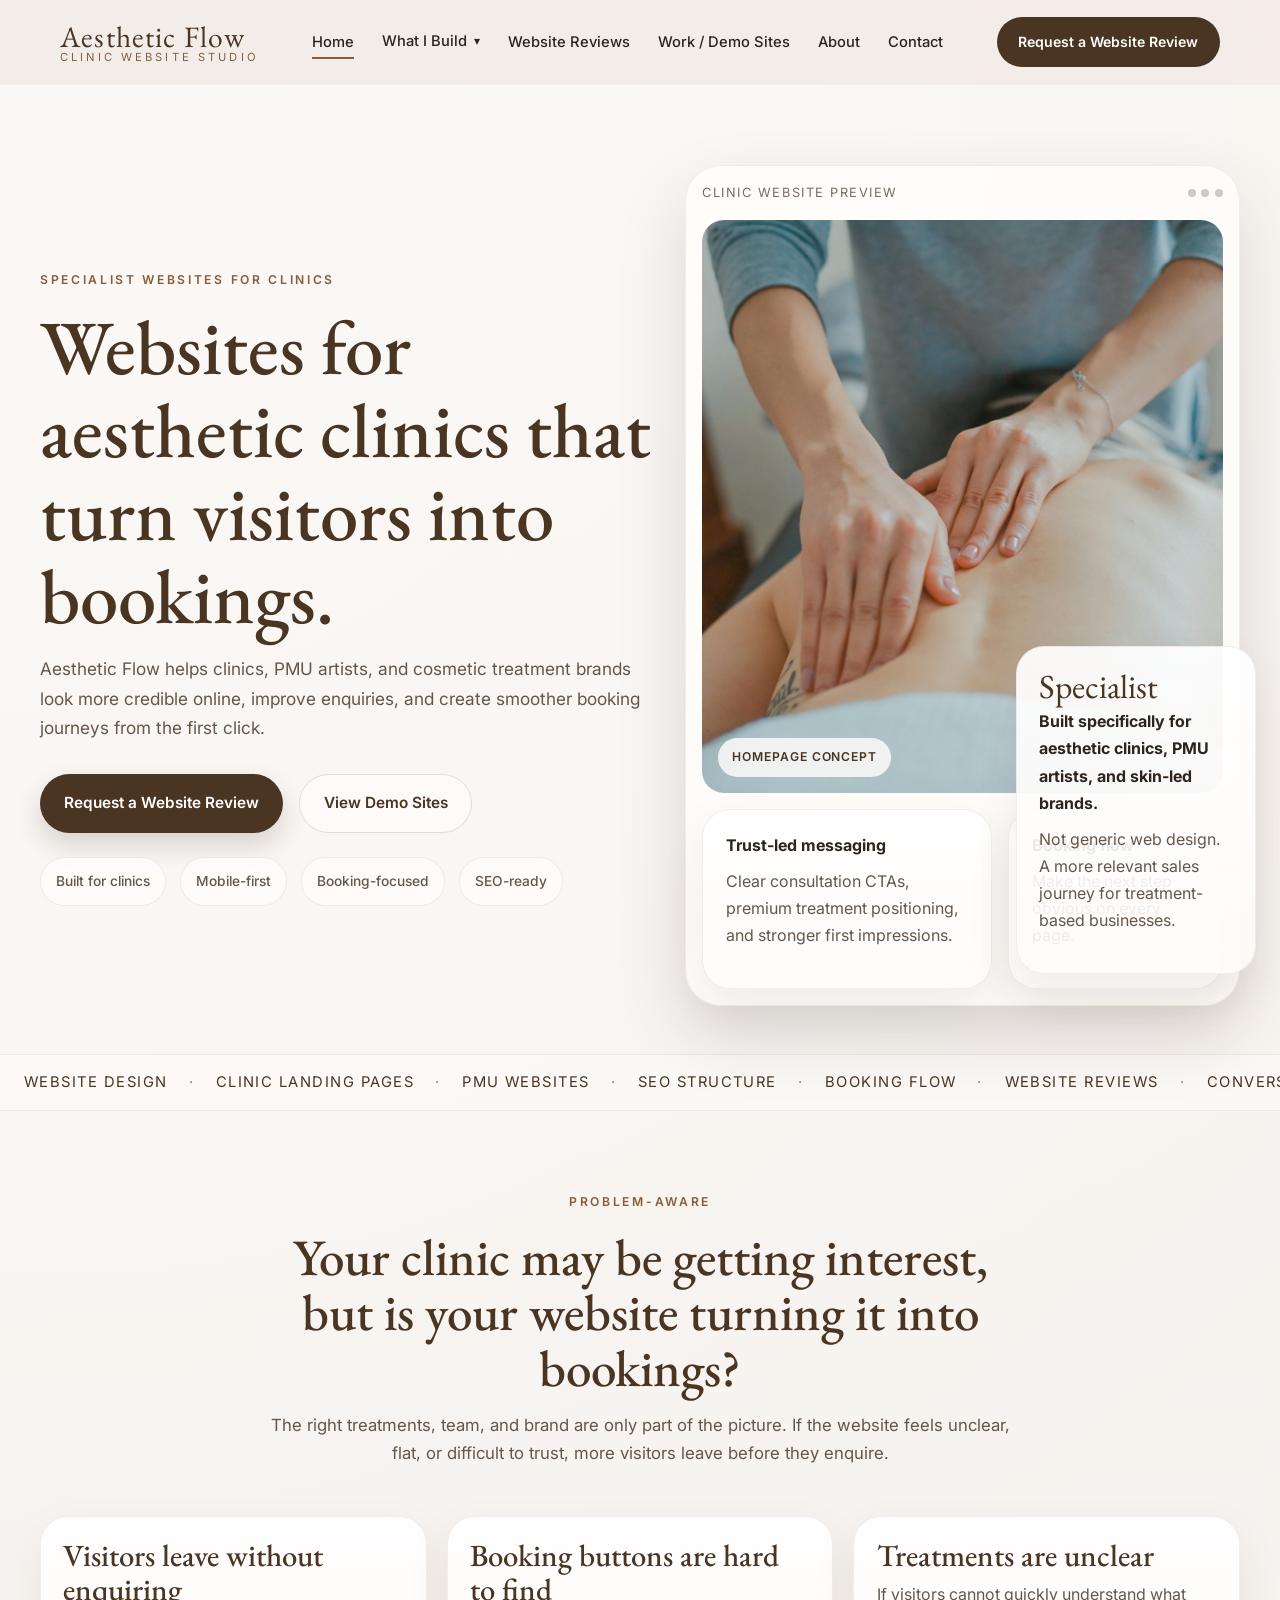
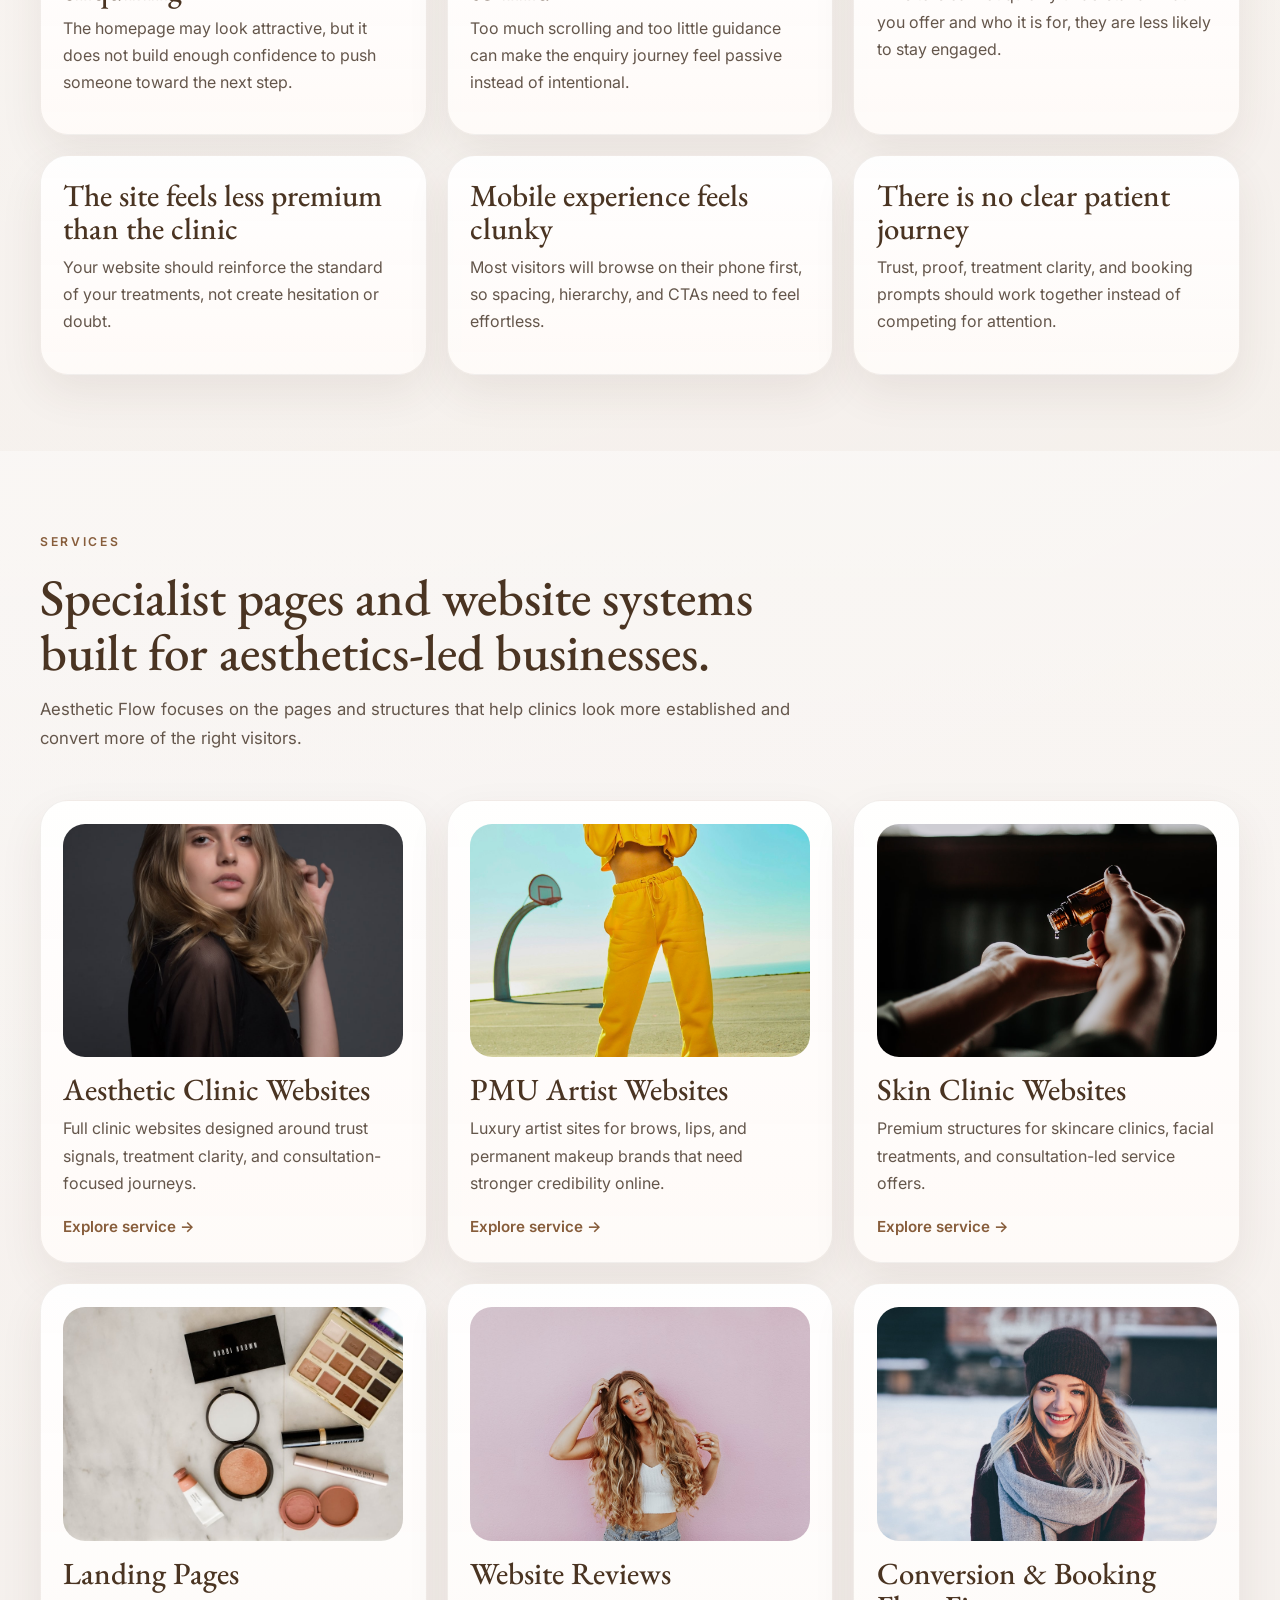
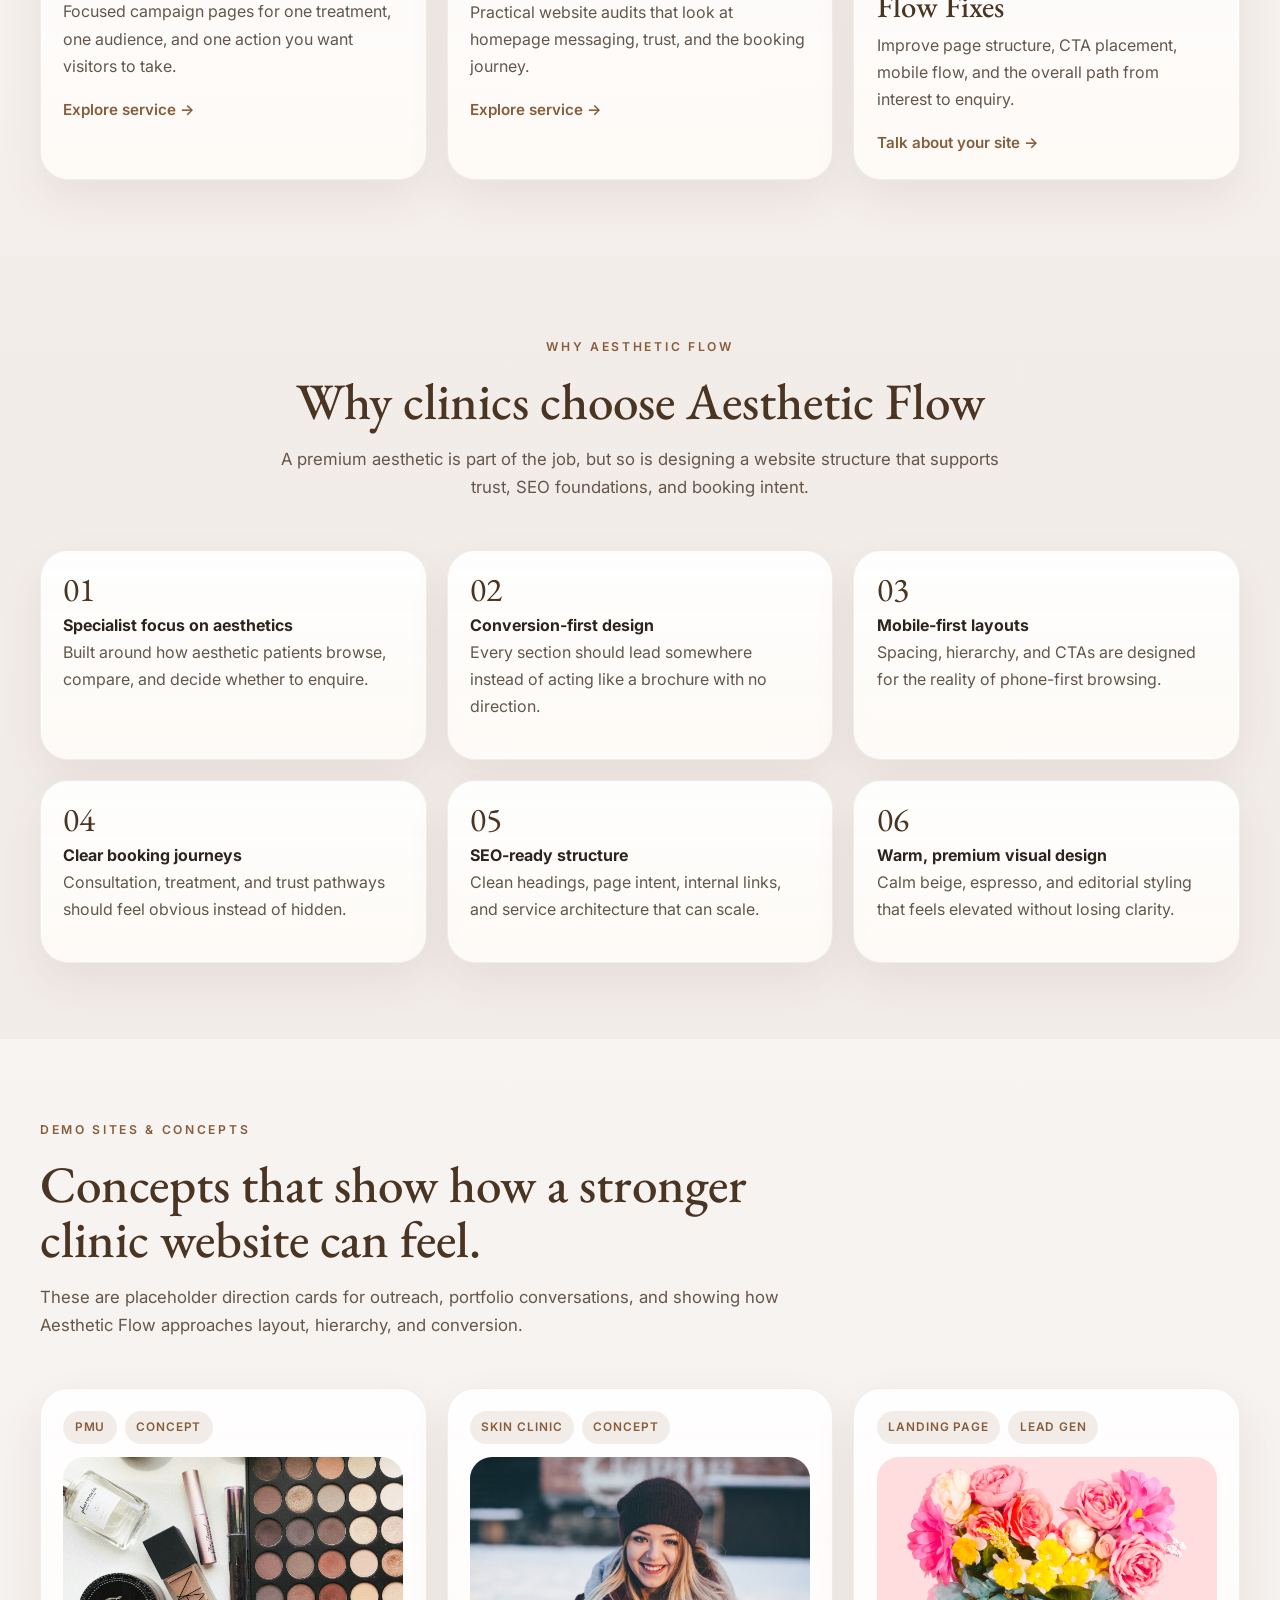
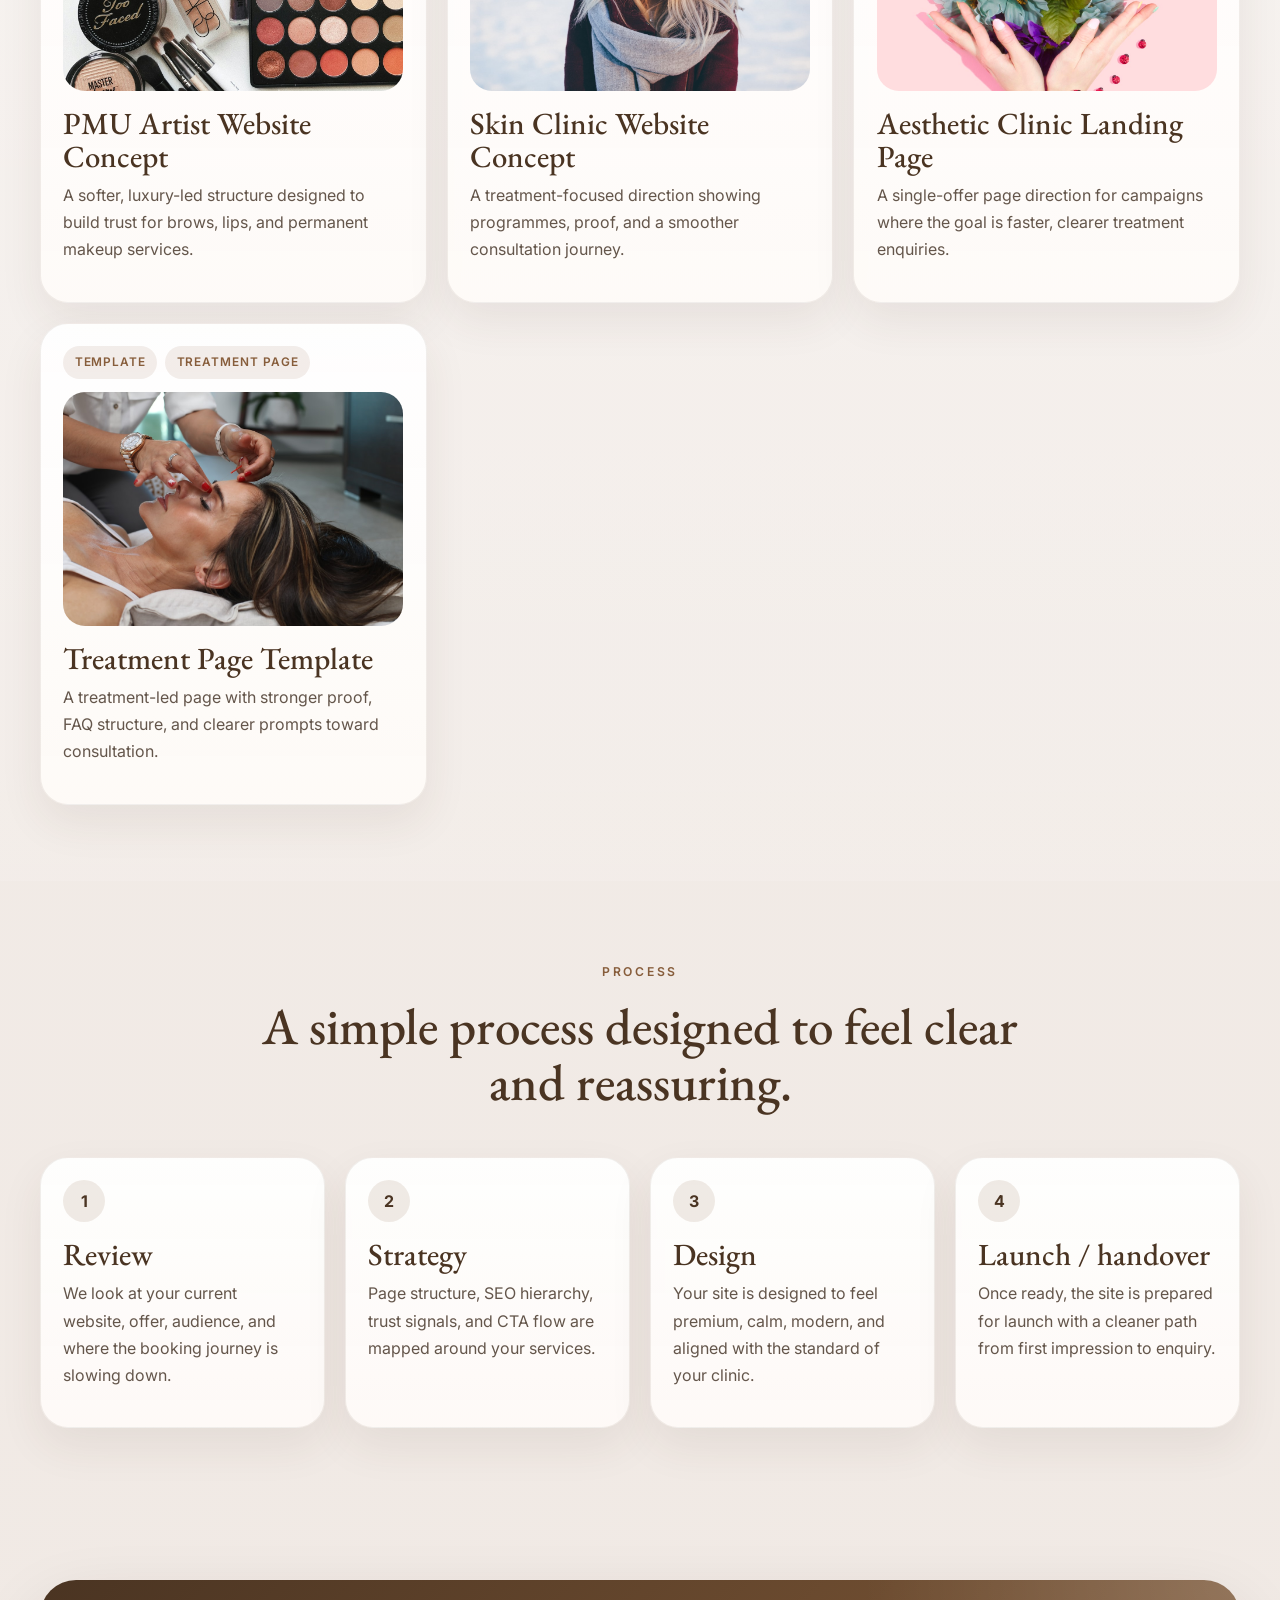
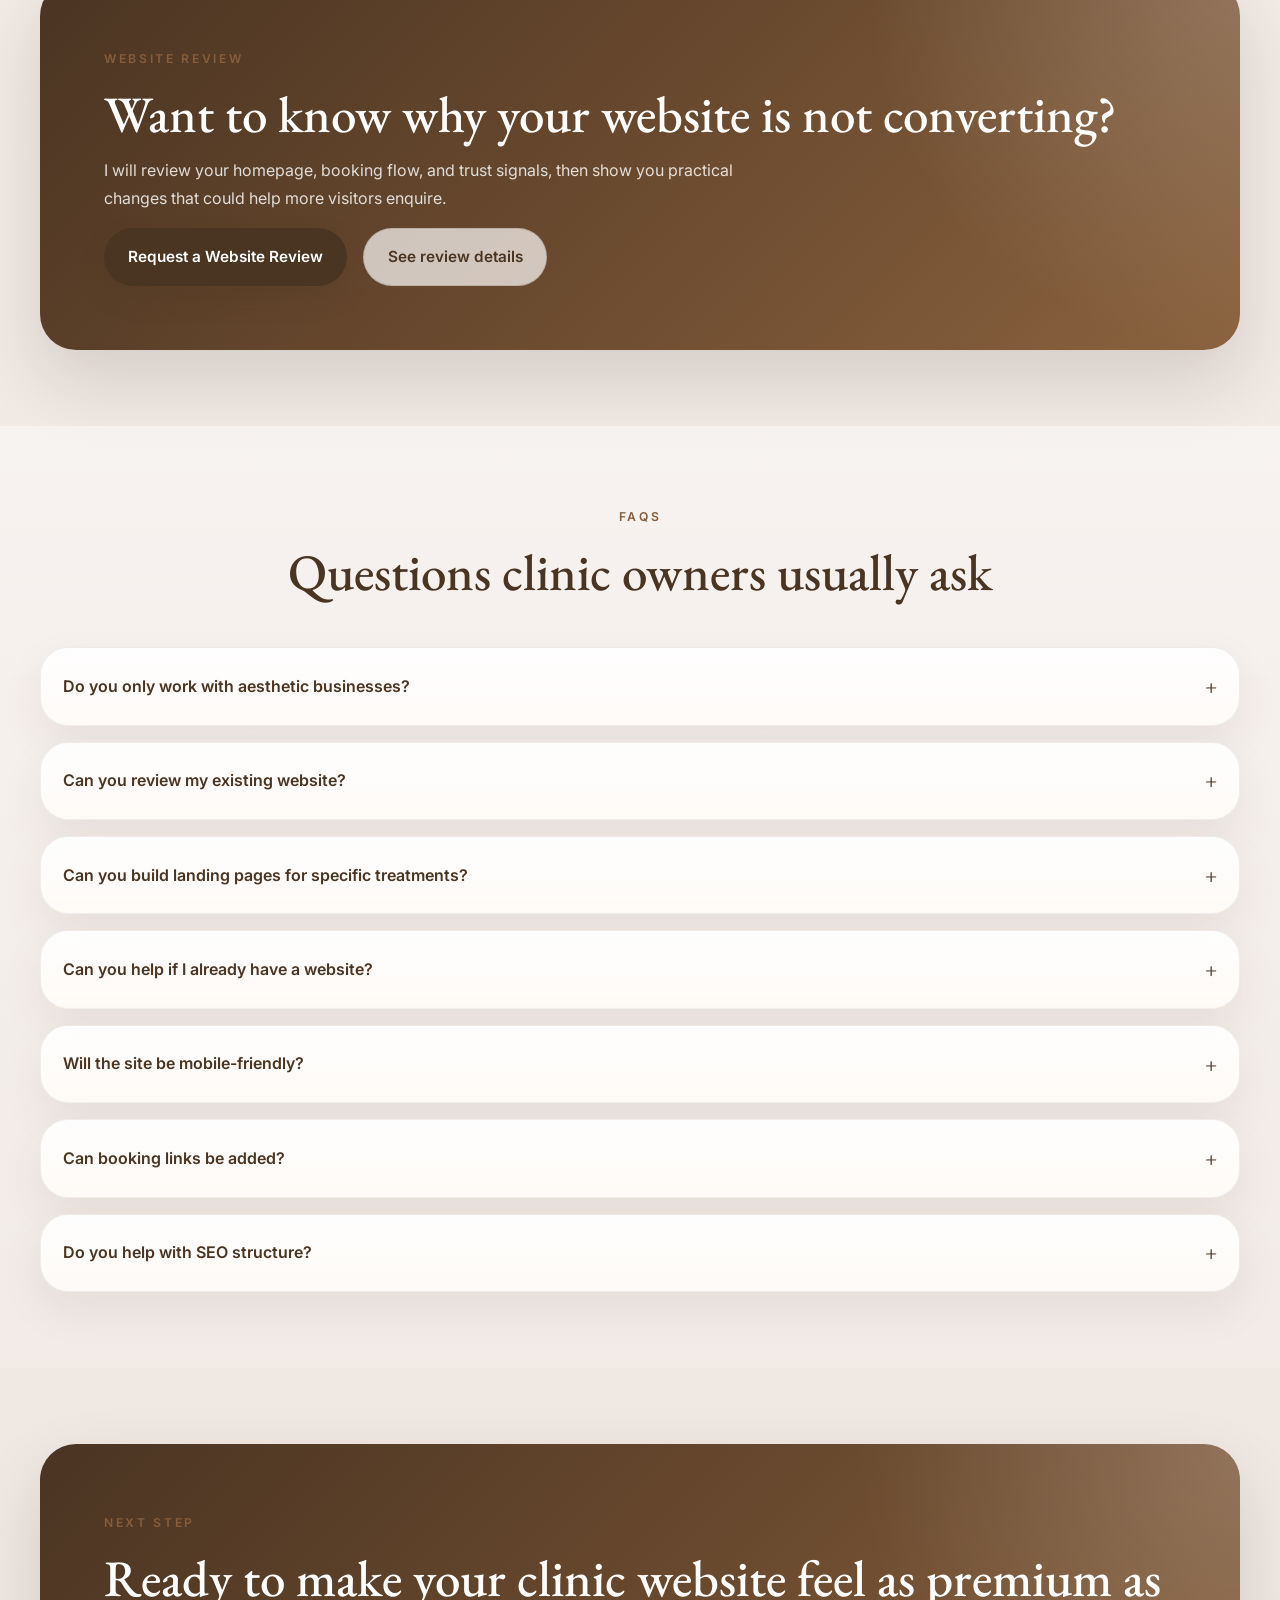
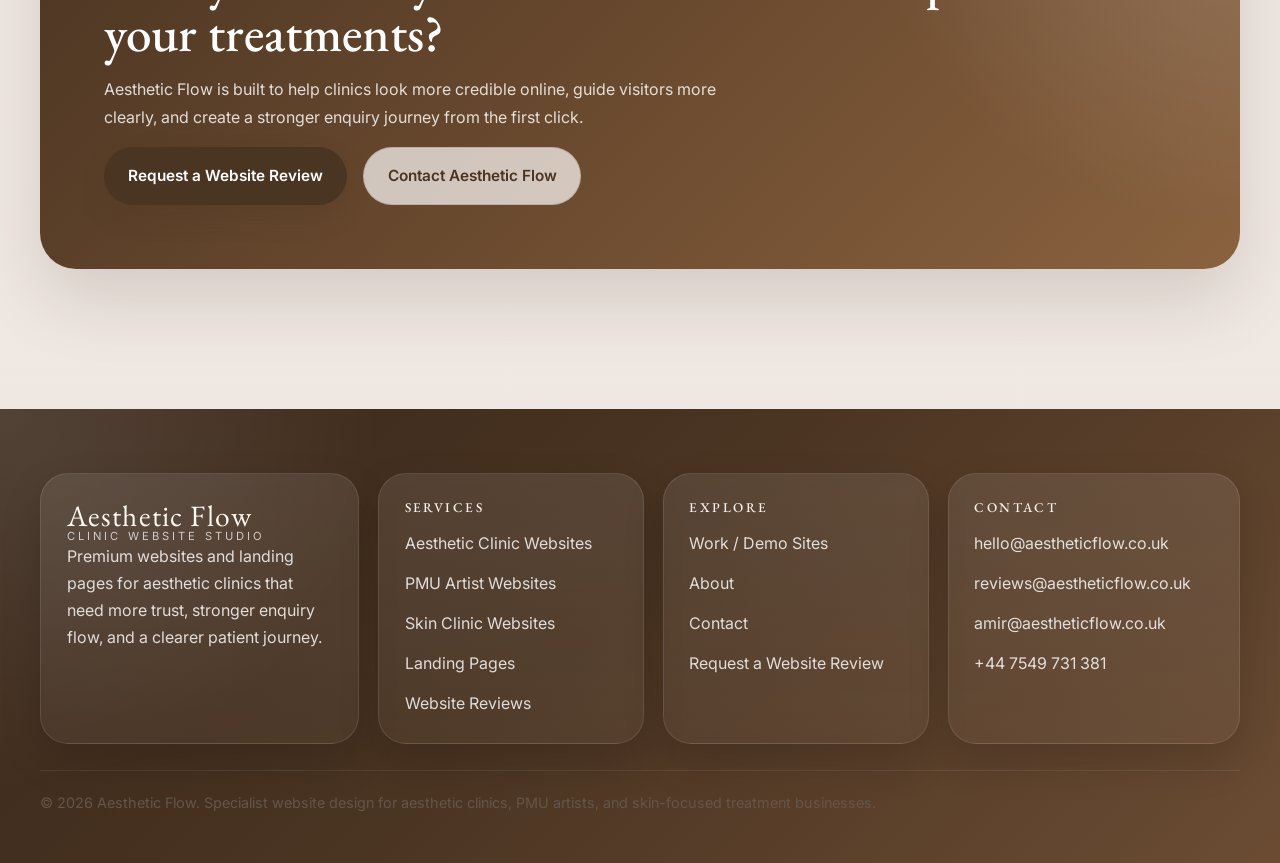
==== commit 0ddef514: "website update" ====
--- a/index.html
+++ b/index.html
@@ -3,39 +3,30 @@
 <head>
   <meta charset="UTF-8">
   <meta name="viewport" content="width=device-width, initial-scale=1.0">
-  <title>Aesthetic Flow Demo | Premium Website Example for Aesthetics Clinics</title>
-  <meta name="description" content="Demo website by Aesthetic Flow showing how aesthetics clinics, PMU artists, and beauty businesses can turn visitors into enquiries and bookings.">
-  <meta name="robots" content="noindex, nofollow">
+  <title>Aesthetic Flow | Websites For Aesthetic Clinics That Turn Visitors Into Bookings</title>
+  <meta name="description" content="Aesthetic Flow builds premium websites, landing pages, and website reviews for aesthetic clinics, PMU artists, skin clinics, and beauty-led treatment businesses.">
   <meta property="og:type" content="website">
-  <meta property="og:title" content="Aesthetic Flow Demo | Website Example for Clinics">
-  <meta property="og:description" content="A premium demo website showing how clinic websites can build trust and drive more enquiries.">
-  <meta property="og:image" content="images/og-image.jpg">
+  <meta property="og:title" content="Aesthetic Flow | Websites For Aesthetic Clinics">
+  <meta property="og:description" content="Specialist websites for aesthetic clinics designed to increase trust, improve enquiries, and create clearer booking journeys.">
+  <meta property="og:image" content="images/hero-room.jpg">
   <meta name="twitter:card" content="summary_large_image">
-  <meta name="twitter:title" content="Aesthetic Flow Demo">
-  <meta name="twitter:description" content="A premium demo website for aesthetics clinics, PMU artists, and beauty businesses.">
-
+  <meta name="twitter:title" content="Aesthetic Flow">
+  <meta name="twitter:description" content="Websites for aesthetic clinics that turn visitors into bookings.">
   <link rel="preconnect" href="https://fonts.googleapis.com">
   <link rel="preconnect" href="https://fonts.gstatic.com" crossorigin>
-  <link href="https://fonts.googleapis.com/css2?family=EB+Garamond:ital,wght@0,400;0,500;0,600;1,400&family=Inter:wght@300;400;500;600&display=swap" rel="stylesheet">
+  <link href="https://fonts.googleapis.com/css2?family=EB+Garamond:wght@400;500;600&family=Inter:wght@400;500;600;700&display=swap" rel="stylesheet">
   <link rel="stylesheet" href="styles.css">
 </head>
 <body>
-  <div class="demo-banner">
-    <div class="demo-banner-container">
-      <p>Demo website built by Aesthetic Flow - showing how aesthetics clinics can turn visitors into bookings.</p>
-      <a href="mailto:hello@aestheticflow.co.uk?subject=Website%20Enquiry" class="demo-banner-link">Want one like this?</a>
-    </div>
-  </div>
-
   <nav class="navbar" id="navbar">
     <div class="nav-container">
-      <a href="#hero" class="nav-logo">
-        <span class="logo-text">Lumiere</span>
-        <span class="logo-sub">Demo Clinic Website</span>
+      <a href="index.html" class="nav-logo" aria-label="Aesthetic Flow home">
+        <span class="logo-text">Aesthetic Flow</span>
+        <span class="logo-sub">Clinic Website Studio</span>
       </a>
 
-      <ul class="nav-links" id="navLinks">
-        <li><a href="#treatments">Treatments</a></li>
+      <ul class="nav-links">
+        <li><a href="index.html" class="current">Home</a></li>
         <li class="nav-dropdown nav-mega-dropdown">
           <button class="nav-dropdown-toggle" type="button" aria-expanded="false">
             What I Build
@@ -43,47 +34,46 @@
           </button>
           <div class="nav-dropdown-menu mega-menu" role="menu" aria-label="What I Build services">
             <div class="mega-menu-grid">
-              <a href="/aesthetics-clinic-websites.html" class="mega-menu-card" style="--card-bg: url('https://images.unsplash.com/photo-1582719478250-c89cae4dc85b?auto=format&fit=crop&w=1400&q=80');">
+              <a href="aesthetics-clinic-websites.html" class="mega-menu-card" style="--card-bg: url('https://images.unsplash.com/photo-1582719478250-c89cae4dc85b?auto=format&fit=crop&w=1400&q=80');">
                 <span class="mega-card-category">Clinic Websites</span>
-                <span class="mega-card-title">Aesthetics Clinic Websites</span>
-                <span class="mega-card-desc">Premium clinic journeys designed to turn treatment interest into consultation bookings.</span>
+                <span class="mega-card-title">Aesthetic Clinic Websites</span>
+                <span class="mega-card-desc">Premium clinic websites designed to turn treatment interest into higher-trust enquiries.</span>
               </a>
-              <a href="/pmu-websites.html" class="mega-menu-card" style="--card-bg: url('https://images.unsplash.com/photo-1616394584738-fc6e612e71b9?auto=format&fit=crop&w=1400&q=80');">
+              <a href="pmu-artist-websites.html" class="mega-menu-card" style="--card-bg: url('https://images.unsplash.com/photo-1616394584738-fc6e612e71b9?auto=format&fit=crop&w=1400&q=80');">
                 <span class="mega-card-category">Permanent Makeup</span>
                 <span class="mega-card-title">PMU Artist Websites</span>
-                <span class="mega-card-desc">Luxury PMU pages for brows and lip blush that build trust before the first message.</span>
+                <span class="mega-card-desc">Luxury PMU pages for brows, lips, and artist brands that need stronger booking flow.</span>
               </a>
-              <a href="/beauty-business-websites.html" class="mega-menu-card" style="--card-bg: url('https://images.unsplash.com/photo-1570172619644-dfd03ed5d881?auto=format&fit=crop&w=1400&q=80');">
-                <span class="mega-card-category">Beauty Brands</span>
-                <span class="mega-card-title">Beauty Business Websites</span>
-                <span class="mega-card-desc">Elevated websites for salons, skin studios, and specialist beauty service businesses.</span>
+              <a href="skin-clinic-websites.html" class="mega-menu-card" style="--card-bg: url('https://images.unsplash.com/photo-1515377905703-c4788e51af15?auto=format&fit=crop&w=1400&q=80');">
+                <span class="mega-card-category">Skin Clinics</span>
+                <span class="mega-card-title">Skin Clinic Websites</span>
+                <span class="mega-card-desc">Clean, high-trust treatment journeys for facials, skincare programmes, and consultation-led services.</span>
               </a>
-              <a href="/website-reviews.html" class="mega-menu-card" style="--card-bg: url('https://images.unsplash.com/photo-1521590832167-7bcbfaa6381f?auto=format&fit=crop&w=1400&q=80');">
+              <a href="landing-pages.html" class="mega-menu-card" style="--card-bg: url('https://images.unsplash.com/photo-1521590832167-7bcbfaa6381f?auto=format&fit=crop&w=1400&q=80');">
+                <span class="mega-card-category">Lead Generation</span>
+                <span class="mega-card-title">Landing Pages</span>
+                <span class="mega-card-desc">Focused campaign pages built around one treatment, one offer, and one next step.</span>
+              </a>
+              <a href="website-reviews.html" class="mega-menu-card" style="--card-bg: url('https://images.unsplash.com/photo-1570172619644-dfd03ed5d881?auto=format&fit=crop&w=1400&q=80');">
                 <span class="mega-card-category">Performance Audit</span>
                 <span class="mega-card-title">Website Reviews</span>
-                <span class="mega-card-desc">Pinpoint conversion leaks and receive clear, practical actions to improve enquiry flow.</span>
+                <span class="mega-card-desc">Review your homepage, trust signals, and booking journey to uncover why visitors are not converting.</span>
               </a>
-              <a href="/conversion-redesigns.html" class="mega-menu-card" style="--card-bg: url('https://images.unsplash.com/photo-1515377905703-c4788e51af15?auto=format&fit=crop&w=1400&q=80');">
-                <span class="mega-card-category">Strategic Redesign</span>
-                <span class="mega-card-title">Conversion-Focused Redesigns</span>
-                <span class="mega-card-desc">Transform a visually good site into a calm, persuasive journey that drives enquiries.</span>
+              <a href="work.html" class="mega-menu-card" style="--card-bg: url('https://images.unsplash.com/photo-1524504388940-b1c1722653e1?auto=format&fit=crop&w=1400&q=80');">
+                <span class="mega-card-category">Demo Sites</span>
+                <span class="mega-card-title">Work / Demo Sites</span>
+                <span class="mega-card-desc">Concept builds and template directions showing how Aesthetic Flow approaches growth-focused design.</span>
               </a>
-              <a href="/website-reviews.html" class="mega-menu-card" style="--card-bg: url('https://images.unsplash.com/photo-1616394584738-fc6e612e71b9?auto=format&fit=crop&w=1400&q=80');">
-                <span class="mega-card-category">Quick Win</span>
-                <span class="mega-card-title">Fast Website Review</span>
-                <span class="mega-card-desc">Receive a rapid premium review with high-impact fixes you can apply right away.</span>
-              </a>
             </div>
           </div>
         </li>
-        <li><a href="#results">Results</a></li>
-        <li><a href="#about">About</a></li>
-        <li><a href="#reviews">Reviews</a></li>
-        <li><a href="#faq">FAQ</a></li>
-        <li><a href="#contact">Contact</a></li>
+        <li><a href="website-reviews.html">Website Reviews</a></li>
+        <li><a href="work.html">Work / Demo Sites</a></li>
+        <li><a href="about.html">About</a></li>
+        <li><a href="contact.html">Contact</a></li>
       </ul>
 
-      <a href="mailto:reviews@aestheticflow.co.uk?subject=Website%20Review%20Request" class="nav-cta">Get Your Website Reviewed</a>
+      <a href="contact.html#website-review" class="nav-cta">Request a Website Review</a>
 
       <button class="mobile-toggle" id="mobileToggle" aria-label="Toggle menu">
         <span></span>
@@ -95,676 +85,418 @@
 
   <div class="mobile-menu" id="mobileMenu">
     <ul class="mobile-nav-links">
-      <li><a href="#treatments">Treatments</a></li>
+      <li><a href="index.html">Home</a></li>
       <li class="mobile-nav-group">
         <button class="mobile-nav-toggle" type="button" aria-expanded="false">
           <span>What I Build</span>
           <span class="mobile-nav-caret">&#9662;</span>
         </button>
         <div class="mobile-submenu">
-          <a href="/aesthetics-clinic-websites.html">Aesthetics Clinic Websites</a>
-          <a href="/pmu-websites.html">PMU Artist Websites</a>
-          <a href="/beauty-business-websites.html">Beauty Business Websites</a>
-          <a href="/website-reviews.html">Website Reviews</a>
-          <a href="/conversion-redesigns.html">Conversion-Focused Redesigns</a>
+          <a href="aesthetics-clinic-websites.html">Aesthetic Clinic Websites</a>
+          <a href="pmu-artist-websites.html">PMU Artist Websites</a>
+          <a href="skin-clinic-websites.html">Skin Clinic Websites</a>
+          <a href="landing-pages.html">Landing Pages</a>
+          <a href="website-reviews.html">Website Reviews</a>
+          <a href="work.html">Demo Sites / Work</a>
         </div>
       </li>
-      <li><a href="#results">Results</a></li>
-      <li><a href="#about">About</a></li>
-      <li><a href="#reviews">Reviews</a></li>
-      <li><a href="#faq">FAQ</a></li>
-      <li><a href="#contact">Contact</a></li>
+      <li><a href="website-reviews.html">Website Reviews</a></li>
+      <li><a href="work.html">Work / Demo Sites</a></li>
+      <li><a href="about.html">About</a></li>
+      <li><a href="contact.html">Contact</a></li>
     </ul>
-    <a href="mailto:reviews@aestheticflow.co.uk?subject=Website%20Review%20Request" class="mobile-cta">Get Your Website Reviewed</a>
+    <a href="contact.html#website-review" class="mobile-cta">Request a Website Review</a>
   </div>
 
-  <a href="mailto:reviews@aestheticflow.co.uk?subject=Website%20Review%20Request" class="mobile-floating-cta">Website Review</a>
-
-  <section class="hero" id="hero">
-    <div class="hero-container">
-      <div class="hero-content">
-        <span class="hero-badge">Demo website for aesthetics, PMU, and beauty businesses</span>
-        <h1>Premium clinic-style design that <span class="highlight">sells the booking journey</span>.</h1>
-        <p class="hero-subtitle">This is a demo site by Aesthetic Flow, built to show clinic owners how a polished website can guide visitors from first impression to enquiry without relying on Instagram alone.</p>
-
-        <div class="hero-buttons">
-          <a href="mailto:reviews@aestheticflow.co.uk?subject=Website%20Review%20Request" class="btn btn-primary">Get Your Website Reviewed</a>
-          <a href="#why-demo-works" class="btn btn-secondary">See How This Works</a>
-        </div>
-
-        <div class="trust-badges">
-          <div class="badge">
-            <span class="badge-icon">&#9733;</span>
-            <span>Premium Demo Layout</span>
-          </div>
-          <div class="badge">
-            <span class="badge-icon">&#10003;</span>
-            <span>Built to Convert</span>
-          </div>
-          <div class="badge">
-            <span class="badge-icon">&#9673;</span>
-            <span>Clearly Marked Demo</span>
-          </div>
-        </div>
-      </div>
-
-      <div class="hero-visual">
-        <div class="hero-image-card" style="position: relative;">
-          <img
-            src="images/hero-room.jpg"
-            alt="Elegant treatment room styling used in this demo clinic website"
-            class="hero-img-cover"
-            onerror="this.style.display='none';this.parentNode.style.background='linear-gradient(135deg,#D4C4B5 0%,#C9B8A8 50%,#E0D5C8 100%)';"
-          />
-          <div class="hero-img-overlay"></div>
-          <div class="demo-image-note">Demo concept by Aesthetic Flow</div>
-        </div>
-        <div class="appointment-card">
-          <div class="appointment-header">
-            <span class="appointment-icon">&#10022;</span>
-            <span>Designed To Prompt Action</span>
-          </div>
-          <div class="appointment-content">
-            <div class="appointment-date">
-              <span class="date-day">24</span>
-              <span class="date-month">HRS</span>
-            </div>
-            <div class="appointment-details">
-              <strong>Fast Website Review</strong>
-              <span>Show what works, what leaks enquiries</span>
-              <span class="appointment-note">Built for service businesses</span>
-            </div>
-          </div>
-        </div>
-      </div>
-    </div>
-  </section>
-
-  <section class="trust-strip">
-    <div class="trust-container">
-      <div class="trust-item">
-        <span class="trust-icon">&#9733;</span>
-        <div class="trust-text">
-          <strong>Clinic Style</strong>
-          <span>Premium first impression</span>
-        </div>
-      </div>
-      <div class="trust-item">
-        <span class="trust-icon">&#9671;</span>
-        <div class="trust-text">
-          <strong>Clear Journey</strong>
-          <span>Trust to enquiry</span>
-        </div>
-      </div>
-      <div class="trust-item">
-        <span class="trust-icon">&#9675;</span>
-        <div class="trust-text">
-          <strong>Demo Messaging</strong>
-          <span>No real clinic confusion</span>
-        </div>
-      </div>
-      <div class="trust-item">
-        <span class="trust-icon">&#10084;</span>
-        <div class="trust-text">
-          <strong>Built For</strong>
-          <span>Aesthetics, PMU, beauty</span>
-        </div>
-      </div>
-    </div>
-  </section>
-
-  <section class="why-demo-works" id="why-demo-works">
+  <a href="contact.html#website-review" class="mobile-floating-cta">Website Review</a>
+
+  <main>
+    <section class="hero">
+      <div class="section-container hero-layout">
+        <div class="hero-copy">
+          <span class="eyebrow">Specialist websites for clinics</span>
+          <h1>Websites for aesthetic clinics that turn visitors into bookings.</h1>
+          <p>Aesthetic Flow helps clinics, PMU artists, and cosmetic treatment brands look more credible online, improve enquiries, and create smoother booking journeys from the first click.</p>
+          <div class="hero-actions">
+            <a href="contact.html#website-review" class="btn btn-primary">Request a Website Review</a>
+            <a href="work.html" class="btn btn-secondary">View Demo Sites</a>
+          </div>
+          <div class="trust-badges">
+            <div class="badge">Built for clinics</div>
+            <div class="badge">Mobile-first</div>
+            <div class="badge">Booking-focused</div>
+            <div class="badge">SEO-ready</div>
+          </div>
+        </div>
+
+        <div class="hero-visual">
+          <div class="mockup-window">
+            <div class="mockup-header">
+              <span>Clinic website preview</span>
+              <div class="mockup-dots"><span></span><span></span><span></span></div>
+            </div>
+            <div class="mockup-screen">
+              <div class="mockup-image media-shell">
+                <img src="images/hero-room.jpg" alt="Editorial clinic website concept for Aesthetic Flow" onerror="this.style.display='none';">
+                <span class="placeholder-label">Homepage concept</span>
+              </div>
+              <div class="mockup-panels">
+                <div class="mini-panel">
+                  <strong>Trust-led messaging</strong>
+                  <p>Clear consultation CTAs, premium treatment positioning, and stronger first impressions.</p>
+                </div>
+                <div class="mini-panel">
+                  <strong>Booking flow</strong>
+                  <p>Make the next step obvious on every page.</p>
+                </div>
+              </div>
+            </div>
+          </div>
+          <div class="metric-card">
+            <span class="metric-number">Specialist</span>
+            <strong>Built specifically for aesthetic clinics, PMU artists, and skin-led brands.</strong>
+            <p>Not generic web design. A more relevant sales journey for treatment-based businesses.</p>
+          </div>
+        </div>
+      </div>
+    </section>
+
+    <section class="strip" aria-label="Moving service strip">
+      <div class="strip-track">
+        <span class="strip-item">Website Design</span>
+        <span class="strip-item">Clinic Landing Pages</span>
+        <span class="strip-item">PMU Websites</span>
+        <span class="strip-item">SEO Structure</span>
+        <span class="strip-item">Booking Flow</span>
+        <span class="strip-item">Website Reviews</span>
+        <span class="strip-item">Conversion Fixes</span>
+        <span class="strip-item">Website Design</span>
+        <span class="strip-item">Clinic Landing Pages</span>
+        <span class="strip-item">PMU Websites</span>
+        <span class="strip-item">SEO Structure</span>
+        <span class="strip-item">Booking Flow</span>
+        <span class="strip-item">Website Reviews</span>
+        <span class="strip-item">Conversion Fixes</span>
+      </div>
+    </section>
+
+    <section class="section">
+      <div class="section-container">
+        <div class="section-heading centered">
+          <span class="section-tag">Problem-aware</span>
+          <h2>Your clinic may be getting interest, but is your website turning it into bookings?</h2>
+          <p>The right treatments, team, and brand are only part of the picture. If the website feels unclear, flat, or difficult to trust, more visitors leave before they enquire.</p>
+        </div>
+        <div class="problem-grid">
+          <article class="problem-card">
+            <h3>Visitors leave without enquiring</h3>
+            <p>The homepage may look attractive, but it does not build enough confidence to push someone toward the next step.</p>
+          </article>
+          <article class="problem-card">
+            <h3>Booking buttons are hard to find</h3>
+            <p>Too much scrolling and too little guidance can make the enquiry journey feel passive instead of intentional.</p>
+          </article>
+          <article class="problem-card">
+            <h3>Treatments are unclear</h3>
+            <p>If visitors cannot quickly understand what you offer and who it is for, they are less likely to stay engaged.</p>
+          </article>
+          <article class="problem-card">
+            <h3>The site feels less premium than the clinic</h3>
+            <p>Your website should reinforce the standard of your treatments, not create hesitation or doubt.</p>
+          </article>
+          <article class="problem-card">
+            <h3>Mobile experience feels clunky</h3>
+            <p>Most visitors will browse on their phone first, so spacing, hierarchy, and CTAs need to feel effortless.</p>
+          </article>
+          <article class="problem-card">
+            <h3>There is no clear patient journey</h3>
+            <p>Trust, proof, treatment clarity, and booking prompts should work together instead of competing for attention.</p>
+          </article>
+        </div>
+      </div>
+    </section>
+
+    <section class="section section-alt">
+      <div class="section-container">
+        <div class="section-heading">
+          <span class="section-tag">Services</span>
+          <h2>Specialist pages and website systems built for aesthetics-led businesses.</h2>
+          <p>Aesthetic Flow focuses on the pages and structures that help clinics look more established and convert more of the right visitors.</p>
+        </div>
+        <div class="service-grid">
+          <article class="service-card">
+            <div class="placeholder-media media-shell"><img src="images/consultation.jpg" alt="Aesthetic clinic website service placeholder"></div>
+            <h3>Aesthetic Clinic Websites</h3>
+            <p>Full clinic websites designed around trust signals, treatment clarity, and consultation-focused journeys.</p>
+            <a href="aesthetics-clinic-websites.html" class="text-link">Explore service &#8594;</a>
+          </article>
+          <article class="service-card">
+            <div class="placeholder-media media-shell"><img src="images/lip-blush.jpg" alt="PMU artist website service placeholder"></div>
+            <h3>PMU Artist Websites</h3>
+            <p>Luxury artist sites for brows, lips, and permanent makeup brands that need stronger credibility online.</p>
+            <a href="pmu-artist-websites.html" class="text-link">Explore service &#8594;</a>
+          </article>
+          <article class="service-card">
+            <div class="placeholder-media media-shell"><img src="images/featured-treatment.jpg" alt="Skin clinic website service placeholder"></div>
+            <h3>Skin Clinic Websites</h3>
+            <p>Premium structures for skincare clinics, facial treatments, and consultation-led service offers.</p>
+            <a href="skin-clinic-websites.html" class="text-link">Explore service &#8594;</a>
+          </article>
+          <article class="service-card">
+            <div class="placeholder-media media-shell"><img src="images/products.jpg" alt="Landing pages service placeholder"></div>
+            <h3>Landing Pages</h3>
+            <p>Focused campaign pages for one treatment, one audience, and one action you want visitors to take.</p>
+            <a href="landing-pages.html" class="text-link">Explore service &#8594;</a>
+          </article>
+          <article class="service-card">
+            <div class="placeholder-media media-shell"><img src="images/practitioner.jpg" alt="Website review service placeholder"></div>
+            <h3>Website Reviews</h3>
+            <p>Practical website audits that look at homepage messaging, trust, and the booking journey.</p>
+            <a href="website-reviews.html" class="text-link">Explore service &#8594;</a>
+          </article>
+          <article class="service-card">
+            <div class="placeholder-media media-shell"><img src="images/skin-booster.jpg" alt="Conversion fixes service placeholder"></div>
+            <h3>Conversion &amp; Booking Flow Fixes</h3>
+            <p>Improve page structure, CTA placement, mobile flow, and the overall path from interest to enquiry.</p>
+            <a href="contact.html" class="text-link">Talk about your site &#8594;</a>
+          </article>
+        </div>
+      </div>
+    </section>
+
+    <section class="section">
+      <div class="section-container">
+        <div class="section-heading centered">
+          <span class="section-tag">Why Aesthetic Flow</span>
+          <h2>Why clinics choose Aesthetic Flow</h2>
+          <p>A premium aesthetic is part of the job, but so is designing a website structure that supports trust, SEO foundations, and booking intent.</p>
+        </div>
+        <div class="stats-grid">
+          <article class="stat-card">
+            <span class="metric-number">01</span>
+            <strong>Specialist focus on aesthetics</strong>
+            <p>Built around how aesthetic patients browse, compare, and decide whether to enquire.</p>
+          </article>
+          <article class="stat-card">
+            <span class="metric-number">02</span>
+            <strong>Conversion-first design</strong>
+            <p>Every section should lead somewhere instead of acting like a brochure with no direction.</p>
+          </article>
+          <article class="stat-card">
+            <span class="metric-number">03</span>
+            <strong>Mobile-first layouts</strong>
+            <p>Spacing, hierarchy, and CTAs are designed for the reality of phone-first browsing.</p>
+          </article>
+          <article class="stat-card">
+            <span class="metric-number">04</span>
+            <strong>Clear booking journeys</strong>
+            <p>Consultation, treatment, and trust pathways should feel obvious instead of hidden.</p>
+          </article>
+          <article class="stat-card">
+            <span class="metric-number">05</span>
+            <strong>SEO-ready structure</strong>
+            <p>Clean headings, page intent, internal links, and service architecture that can scale.</p>
+          </article>
+          <article class="stat-card">
+            <span class="metric-number">06</span>
+            <strong>Warm, premium visual design</strong>
+            <p>Calm beige, espresso, and editorial styling that feels elevated without losing clarity.</p>
+          </article>
+        </div>
+      </div>
+    </section>
+
+    <section class="section section-alt">
+      <div class="section-container">
+        <div class="section-heading">
+          <span class="section-tag">Demo Sites &amp; Concepts</span>
+          <h2>Concepts that show how a stronger clinic website can feel.</h2>
+          <p>These are placeholder direction cards for outreach, portfolio conversations, and showing how Aesthetic Flow approaches layout, hierarchy, and conversion.</p>
+        </div>
+        <div class="work-grid">
+          <article class="work-card">
+            <div class="card-tag-row">
+              <span class="card-tag">PMU</span>
+              <span class="card-tag">Concept</span>
+            </div>
+            <div class="placeholder-media media-shell"><img src="images/brows.jpg" alt="PMU artist website concept placeholder"></div>
+            <h3>PMU Artist Website Concept</h3>
+            <p>A softer, luxury-led structure designed to build trust for brows, lips, and permanent makeup services.</p>
+          </article>
+          <article class="work-card">
+            <div class="card-tag-row">
+              <span class="card-tag">Skin Clinic</span>
+              <span class="card-tag">Concept</span>
+            </div>
+            <div class="placeholder-media media-shell"><img src="images/skin-booster.jpg" alt="Skin clinic website concept placeholder"></div>
+            <h3>Skin Clinic Website Concept</h3>
+            <p>A treatment-focused direction showing programmes, proof, and a smoother consultation journey.</p>
+          </article>
+          <article class="work-card">
+            <div class="card-tag-row">
+              <span class="card-tag">Landing Page</span>
+              <span class="card-tag">Lead Gen</span>
+            </div>
+            <div class="placeholder-media media-shell"><img src="images/dermal-filler.jpg" alt="Aesthetic clinic landing page placeholder"></div>
+            <h3>Aesthetic Clinic Landing Page</h3>
+            <p>A single-offer page direction for campaigns where the goal is faster, clearer treatment enquiries.</p>
+          </article>
+          <article class="work-card">
+            <div class="card-tag-row">
+              <span class="card-tag">Template</span>
+              <span class="card-tag">Treatment Page</span>
+            </div>
+            <div class="placeholder-media media-shell"><img src="images/anti-wrinkle.jpg" alt="Treatment page template placeholder"></div>
+            <h3>Treatment Page Template</h3>
+            <p>A treatment-led page with stronger proof, FAQ structure, and clearer prompts toward consultation.</p>
+          </article>
+        </div>
+      </div>
+    </section>
+
+    <section class="section">
+      <div class="section-container">
+        <div class="section-heading centered">
+          <span class="section-tag">Process</span>
+          <h2>A simple process designed to feel clear and reassuring.</h2>
+        </div>
+        <div class="process-grid">
+          <article class="process-step">
+            <span class="step-number">1</span>
+            <h3>Review</h3>
+            <p>We look at your current website, offer, audience, and where the booking journey is slowing down.</p>
+          </article>
+          <article class="process-step">
+            <span class="step-number">2</span>
+            <h3>Strategy</h3>
+            <p>Page structure, SEO hierarchy, trust signals, and CTA flow are mapped around your services.</p>
+          </article>
+          <article class="process-step">
+            <span class="step-number">3</span>
+            <h3>Design</h3>
+            <p>Your site is designed to feel premium, calm, modern, and aligned with the standard of your clinic.</p>
+          </article>
+          <article class="process-step">
+            <span class="step-number">4</span>
+            <h3>Launch / handover</h3>
+            <p>Once ready, the site is prepared for launch with a cleaner path from first impression to enquiry.</p>
+          </article>
+        </div>
+      </div>
+    </section>
+
+    <section class="section">
+      <div class="section-container">
+        <div class="review-cta">
+          <span class="eyebrow">Website Review</span>
+          <h2>Want to know why your website is not converting?</h2>
+          <p>I will review your homepage, booking flow, and trust signals, then show you practical changes that could help more visitors enquire.</p>
+          <div class="cta-actions">
+            <a href="contact.html#website-review" class="btn btn-primary">Request a Website Review</a>
+            <a href="website-reviews.html" class="btn btn-secondary">See review details</a>
+          </div>
+        </div>
+      </div>
+    </section>
+
+    <section class="section section-alt">
+      <div class="section-container">
+        <div class="section-heading centered">
+          <span class="section-tag">FAQs</span>
+          <h2>Questions clinic owners usually ask</h2>
+        </div>
+        <div class="faq-list">
+          <article class="faq-item">
+            <button class="faq-question" type="button"><strong>Do you only work with aesthetic businesses?</strong><span>+</span></button>
+            <div class="faq-answer"><p>Aesthetic Flow is positioned specifically for aesthetic clinics, PMU artists, skin clinics, and treatment-led beauty businesses because the patient journey is different from generic service brands.</p></div>
+          </article>
+          <article class="faq-item">
+            <button class="faq-question" type="button"><strong>Can you review my existing website?</strong><span>+</span></button>
+            <div class="faq-answer"><p>Yes. Website reviews are designed for clinics that already have a site but suspect it is not doing enough to build trust or generate enquiries.</p></div>
+          </article>
+          <article class="faq-item">
+            <button class="faq-question" type="button"><strong>Can you build landing pages for specific treatments?</strong><span>+</span></button>
+            <div class="faq-answer"><p>Yes. Landing pages can be structured around one treatment, one campaign, or one service category to keep the conversion path focused.</p></div>
+          </article>
+          <article class="faq-item">
+            <button class="faq-question" type="button"><strong>Can you help if I already have a website?</strong><span>+</span></button>
+            <div class="faq-answer"><p>Yes. Some clinics need a full rebuild, while others benefit more from clearer service architecture, CTA fixes, or stronger treatment pages.</p></div>
+          </article>
+          <article class="faq-item">
+            <button class="faq-question" type="button"><strong>Will the site be mobile-friendly?</strong><span>+</span></button>
+            <div class="faq-answer"><p>Yes. Mobile-first layout, spacing, and CTA visibility are a core part of the way Aesthetic Flow approaches page design.</p></div>
+          </article>
+          <article class="faq-item">
+            <button class="faq-question" type="button"><strong>Can booking links be added?</strong><span>+</span></button>
+            <div class="faq-answer"><p>Yes. Booking links, consultation requests, WhatsApp prompts, and softer lead-generation steps can all be included in the page flow.</p></div>
+          </article>
+          <article class="faq-item">
+            <button class="faq-question" type="button"><strong>Do you help with SEO structure?</strong><span>+</span></button>
+            <div class="faq-answer"><p>Yes. Page hierarchy, heading structure, service intent, and internal linking can all be planned to support stronger SEO foundations.</p></div>
+          </article>
+        </div>
+      </div>
+    </section>
+
+    <section class="section">
+      <div class="section-container">
+        <div class="final-cta">
+          <span class="eyebrow">Next step</span>
+          <h2>Ready to make your clinic website feel as premium as your treatments?</h2>
+          <p>Aesthetic Flow is built to help clinics look more credible online, guide visitors more clearly, and create a stronger enquiry journey from the first click.</p>
+          <div class="cta-actions">
+            <a href="contact.html#website-review" class="btn btn-primary">Request a Website Review</a>
+            <a href="contact.html" class="btn btn-secondary">Contact Aesthetic Flow</a>
+          </div>
+        </div>
+      </div>
+    </section>
+  </main>
+
+  <footer class="footer">
     <div class="section-container">
-      <div class="section-header">
-        <span class="section-tag">Why This Demo Works</span>
-        <h2>Why this demo <span class="highlight">works</span></h2>
-        <p>Many clinics rely on Instagram, but their website doesn't clearly guide visitors towards booking. This demo shows a cleaner journey: trust, services, proof, booking.</p>
-      </div>
-
-      <div class="why-demo-grid">
-        <div class="why-demo-card reveal">
-          <div class="why-demo-icon">&#10022;</div>
-          <h3>Builds trust quickly</h3>
-          <p>Strong visuals, polished messaging, and reassuring structure help visitors feel confident within seconds.</p>
-        </div>
-        <div class="why-demo-card reveal">
-          <div class="why-demo-icon">&#8594;</div>
-          <h3>Guides visitors to book</h3>
-          <p>Every section has a purpose, moving people from interest to action instead of leaving them to guess what to do next.</p>
-        </div>
-        <div class="why-demo-card reveal">
-          <div class="why-demo-icon">&#9993;</div>
-          <h3>Turns interest into enquiries</h3>
-          <p>Clear calls to action, proof points, and contact prompts make it easier for the right client to message you.</p>
-        </div>
-      </div>
-    </div>
-  </section>
-
-  <section class="treatments" id="treatments">
-    <div class="section-container">
-      <div class="section-header">
-        <span class="section-tag">Demo Service Layout</span>
-        <h2>Clinic-style sections that still feel <span class="highlight">premium and credible</span></h2>
-        <p>This example keeps the aspirational aesthetics clinic look while showing how services can be presented in a way that supports enquiries.</p>
-      </div>
-
-      <div class="treatments-grid">
-        <div class="treatment-card reveal">
-          <img src="images/anti-wrinkle.jpg" alt="Service card example for anti-wrinkle treatment" class="treatment-img" onerror="this.style.display='none';this.parentNode.style.background='linear-gradient(135deg,#E8B4B8 0%,#D4A5A8 100%)';" />
-          <div class="treatment-icon">&#9889;</div>
-          <h3>Anti-Wrinkle Treatments</h3>
-          <p>Use service cards like this to explain outcomes clearly, keep the brand elevated, and reduce friction before an enquiry.</p>
-          <span class="treatment-price">service example</span>
-          <a href="#contact" class="treatment-link">Get this structure &#8594;</a>
-        </div>
-        <div class="treatment-card reveal">
-          <img src="images/lips-closeup.jpg" alt="Service card example for lip enhancement" class="treatment-img" onerror="this.style.display='none';this.parentNode.style.background='linear-gradient(135deg,#C9B8A8 0%,#B8A698 100%)';" />
-          <div class="treatment-icon">&#9671;</div>
-          <h3>Lip Enhancement</h3>
-          <p>A strong services grid helps potential clients understand what you offer without having to dig through social posts.</p>
-          <span class="treatment-price">service example</span>
-          <a href="#contact" class="treatment-link">Get this structure &#8594;</a>
-        </div>
-        <div class="treatment-card reveal">
-          <img src="images/dermal-filler.jpg" alt="Service card example for dermal fillers" class="treatment-img" onerror="this.style.display='none';this.parentNode.style.background='linear-gradient(135deg,#D4C4B5 0%,#C4B4A5 100%)';" />
-          <div class="treatment-icon">&#9675;</div>
-          <h3>Dermal Fillers</h3>
-          <p>This layout gives each treatment enough space to feel valuable while still guiding the reader toward a single next step.</p>
-          <span class="treatment-price">service example</span>
-          <a href="#contact" class="treatment-link">Get this structure &#8594;</a>
-        </div>
-        <div class="treatment-card reveal">
-          <img src="images/skin-booster.jpg" alt="Service card example for skin boosters" class="treatment-img" onerror="this.style.display='none';this.parentNode.style.background='linear-gradient(135deg,#B8C9C4 0%,#A8B9B4 100%)';" />
-          <div class="treatment-icon">&#10022;</div>
-          <h3>Skin Boosters</h3>
-          <p>Clean content hierarchy makes your website feel more premium and easier to trust than a feed-first journey.</p>
-          <span class="treatment-price">service example</span>
-          <a href="#contact" class="treatment-link">Get this structure &#8594;</a>
-        </div>
-        <div class="treatment-card reveal">
-          <img src="images/brows.jpg" alt="Service card example for permanent brows" class="treatment-img" onerror="this.style.display='none';this.parentNode.style.background='linear-gradient(135deg,#C9D4B8 0%,#B9C4A8 100%)';" />
-          <div class="treatment-icon">&#8213;</div>
-          <h3>Permanent Brows</h3>
-          <p>Specialist services deserve positioning that feels bespoke, not lost in a generic template or crowded homepage.</p>
-          <span class="treatment-price">service example</span>
-          <a href="#contact" class="treatment-link">Get this structure &#8594;</a>
-        </div>
-        <div class="treatment-card reveal">
-          <img src="images/lip-blush.jpg" alt="Service card example for lip blush" class="treatment-img" onerror="this.style.display='none';this.parentNode.style.background='linear-gradient(135deg,#E8B4B8 0%,#D4A5A8 100%)';" />
-          <div class="treatment-icon">&#9829;</div>
-          <h3>Lip Blush</h3>
-          <p>The same page structure can be adapted for PMU artists, beauty studios, and wider treatment menus.</p>
-          <span class="treatment-price">service example</span>
-          <a href="#contact" class="treatment-link">Get this structure &#8594;</a>
-        </div>
-      </div>
-    </div>
-  </section>
-
-  <section class="service-cta">
-    <div class="section-container">
-      <div class="service-cta-panel">
-        <span class="section-tag">For Clinic Owners</span>
-        <h2>Want a website like this for your clinic?</h2>
-        <p>I build conversion-focused websites for aesthetics clinics, PMU artists and beauty businesses.</p>
-        <a href="#contact" class="btn btn-primary">Message Me About My Website</a>
-      </div>
-    </div>
-  </section>
-
-  <section class="featured-treatment">
-    <div class="featured-container">
-      <div class="featured-image">
-        <img src="images/featured-treatment.jpg" alt="Feature section example showing premium treatment imagery" class="featured-img" onerror="this.style.display='none';this.parentNode.style.background='linear-gradient(145deg,#D4C4B5 0%,#C9B8A8 30%,#E8DFD5 70%,#D4C4B5 100%)';" />
-        <div class="featured-img-overlay"></div>
-      </div>
-
-      <div class="featured-content">
-        <span class="section-tag">Highlighted Section Example</span>
-        <h2>Use one featured service to <span class="highlight">lead the story</span></h2>
-        <p class="featured-desc">A focused feature block gives your website a clear centrepiece. It helps visitors understand what you are known for while building confidence through structure, detail, and calm premium presentation.</p>
-
-        <ul class="benefits-list">
-          <li>&#10003; Makes one offer feel more premium and desirable</li>
-          <li>&#10003; Adds detail without overwhelming the homepage</li>
-          <li>&#10003; Supports stronger trust and decision-making</li>
-          <li>&#10003; Creates another natural point for enquiry</li>
-        </ul>
-
-        <div class="treatment-info">
-          <div class="info-item">
-            <span class="info-label">Best for</span>
-            <span class="info-value">Hero service positioning</span>
-          </div>
-          <div class="info-item">
-            <span class="info-label">Outcome</span>
-            <span class="info-value">More clarity and trust</span>
-          </div>
-          <div class="info-item">
-            <span class="info-label">Use case</span>
-            <span class="info-value">Clinic and PMU websites</span>
-          </div>
-        </div>
-
-        <a href="#contact" class="btn btn-primary">Message Me About A Website</a>
-      </div>
-    </div>
-  </section>
-
-  <section class="results" id="results">
-    <div class="section-container">
-      <div class="section-header">
-        <span class="section-tag">Proof Section Example</span>
-        <h2>Transformations <span class="highlight">Before &amp; After</span></h2>
-        <p>Example concept imagery for demonstration only. This section shows how proof can be positioned on a clinic website.</p>
-      </div>
-
-      <div class="results-grid">
-        <div class="result-card reveal">
-          <div class="result-image">
-            <img src="images/lip-blush.jpg" alt="Concept imagery for lip blush results section" class="result-img" onerror="this.style.display='none';this.parentNode.style.background='linear-gradient(135deg,#E8B4B8 0%,#D4A5A8 100%)';" />
-            <div class="result-img-overlay"></div>
-          </div>
-          <div class="result-label">Lip Blush <span class="concept-label">concept imagery</span></div>
-        </div>
-        <div class="result-card reveal">
-          <div class="result-image">
-            <img src="images/brows.jpg" alt="Concept imagery for brow results section" class="result-img" onerror="this.style.display='none';this.parentNode.style.background='linear-gradient(135deg,#C9B8A8 0%,#B8A698 100%)';" />
-            <div class="result-img-overlay"></div>
-          </div>
-          <div class="result-label">Permanent Brows <span class="concept-label">concept imagery</span></div>
-        </div>
-        <div class="result-card reveal">
-          <div class="result-image">
-            <img src="images/skin-booster.jpg" alt="Concept imagery for skin refresh results section" class="result-img" onerror="this.style.display='none';this.parentNode.style.background='linear-gradient(135deg,#D4C4B5 0%,#C4B4A5 100%)';" />
-            <div class="result-img-overlay"></div>
-          </div>
-          <div class="result-label">Skin Refresh <span class="concept-label">concept imagery</span></div>
-        </div>
-        <div class="result-card reveal">
-          <div class="result-image">
-            <img src="images/featured-treatment.jpg" alt="Concept imagery for lip enhancement results section" class="result-img" onerror="this.style.display='none';this.parentNode.style.background='linear-gradient(135deg,#D4A5A8 0%,#C49598 100%)';" />
-            <div class="result-img-overlay"></div>
-          </div>
-          <div class="result-label">Lip Enhancement <span class="concept-label">concept imagery</span></div>
-        </div>
-        <div class="result-card reveal">
-          <div class="result-image">
-            <img src="images/dermal-filler.jpg" alt="Concept imagery for cheek definition results section" class="result-img" onerror="this.style.display='none';this.parentNode.style.background='linear-gradient(135deg,#B8C9C4 0%,#A8B9B4 100%)';" />
-            <div class="result-img-overlay"></div>
-          </div>
-          <div class="result-label">Cheek Definition <span class="concept-label">concept imagery</span></div>
-        </div>
-        <div class="result-card reveal">
-          <div class="result-image">
-            <img src="images/anti-wrinkle.jpg" alt="Concept imagery for anti-wrinkle results section" class="result-img" onerror="this.style.display='none';this.parentNode.style.background='linear-gradient(135deg,#C9D4B8 0%,#B9C4A8 100%)';" />
-            <div class="result-img-overlay"></div>
-          </div>
-          <div class="result-label">Anti-Wrinkle <span class="concept-label">concept imagery</span></div>
-        </div>
-      </div>
-
-      <p class="results-note">* Example concept imagery for demonstration only. Replace with real client work, compliant imagery, and your own brand positioning.</p>
-    </div>
-  </section>
-
-  <section class="process">
-    <div class="section-container">
-      <div class="section-header">
-        <span class="section-tag">Website Journey Example</span>
-        <h2>The client journey this <span class="highlight">demo creates</span></h2>
-        <p>Instead of relying on visitors to work things out alone, the page walks them through a clear and reassuring path.</p>
-      </div>
-
-      <div class="process-grid">
-        <div class="process-card reveal">
-          <div class="process-number">1</div>
-          <h3>First Impression</h3>
-          <p>Strong visuals and clean messaging help the website feel premium, calm, and trustworthy right away.</p>
-        </div>
-
-        <div class="process-card reveal">
-          <div class="process-number">2</div>
-          <h3>Service Clarity</h3>
-          <p>Visitors quickly understand what is offered, who it is for, and why the business feels worth enquiring with.</p>
-        </div>
-
-        <div class="process-card reveal">
-          <div class="process-number">3</div>
-          <h3>Proof & Reassurance</h3>
-          <p>Proof sections, FAQs, and supportive content reduce hesitation and answer the questions people ask before they book.</p>
-        </div>
-
-        <div class="process-card reveal">
-          <div class="process-number">4</div>
-          <h3>Clear Enquiry Step</h3>
-          <p>Strategic CTAs make it obvious how to take the next step, whether that is a message, review request, or consultation.</p>
-        </div>
-      </div>
-    </div>
-  </section>
-
-  <section class="about" id="about">
-    <div class="about-container">
-      <div class="about-content">
-        <span class="section-tag">About This Demo</span>
-        <h2>A real example of how your website can <span class="highlight">look and sell</span></h2>
-
-        <p class="about-lead">This is not a real clinic. It is a demo website by Aesthetic Flow, created to show aesthetics clinics, PMU artists, and beauty businesses what a more polished, conversion-focused online presence can look like.</p>
-
-        <p>The design keeps the premium clinic feel your audience expects, but the structure is doing the heavy lifting behind the scenes: clearer messaging, stronger section flow, and better calls to action.</p>
-
-        <p>If your current website feels dated, unclear, or too reliant on social media to explain everything, this is the kind of upgrade I build for service-led beauty businesses.</p>
-
-        <div class="credentials">
-          <div class="credential-badge">&#10003; Premium demo presentation</div>
-          <div class="credential-badge">&#10003; Built for aesthetics brands</div>
-          <div class="credential-badge">&#10003; Conversion-focused structure</div>
-          <div class="credential-badge">&#10003; Ready for custom branding</div>
-        </div>
-      </div>
-
-      <div class="about-visual">
-        <div class="about-image-card">
-          <img src="images/practitioner.jpg" alt="Brand-style portrait imagery for this demo website" class="about-img" onerror="this.style.display='none';this.parentNode.style.background='linear-gradient(145deg,#D4C4B5 0%,#C9B8A8 50%,#E0D5C8 100%)';" />
-          <div class="about-img-overlay"></div>
-          <div class="about-image-caption">
-            <strong>Aesthetic Flow Demo</strong>
-            <span>Website concept for clinic owners</span>
-          </div>
-        </div>
-      </div>
-    </div>
-  </section>
-
-  <section class="reviews" id="reviews">
-    <div class="section-container">
-      <div class="section-header">
-        <span class="section-tag">Social Proof Example</span>
-        <h2>How testimonials can <span class="highlight">support conversion</span></h2>
-        <p>Placeholder review content for demo purposes. Swap these for real testimonials, screenshots, or compliant review excerpts.</p>
-      </div>
-
-      <div class="reviews-grid">
-        <div class="review-card reveal">
-          <div class="review-stars">&#9733;&#9733;&#9733;&#9733;&#9733;</div>
-          <p class="review-text">"This section can reassure hesitant visitors by showing clear, believable experiences in the same premium tone as the rest of the site."</p>
-          <div class="review-author">
-            <strong>Placeholder Review</strong>
-            <span>Testimonial layout example</span>
-          </div>
-        </div>
-
-        <div class="review-card reveal">
-          <div class="review-stars">&#9733;&#9733;&#9733;&#9733;&#9733;</div>
-          <p class="review-text">"When testimonials are positioned properly, they support the sale instead of feeling like an afterthought tucked away at the bottom of the page."</p>
-          <div class="review-author">
-            <strong>Placeholder Review</strong>
-            <span>Trust-building example</span>
-          </div>
-        </div>
-
-        <div class="review-card reveal">
-          <div class="review-stars">&#9733;&#9733;&#9733;&#9733;&#9733;</div>
-          <p class="review-text">"For beauty and aesthetics businesses, the combination of visuals, proof, and CTA placement often matters more than having dozens of disconnected pages."</p>
-          <div class="review-author">
-            <strong>Placeholder Review</strong>
-            <span>Demo content only</span>
-          </div>
-        </div>
-      </div>
-    </div>
-  </section>
-
-  <section class="booking-cta">
-    <div class="booking-container">
-      <div class="booking-content">
-        <h2>Want this level of polish for <span class="highlight">your own website?</span></h2>
-        <p>This demo is here to show what is possible. If you want feedback on your current site or something similar built for your brand, send me a message.</p>
-
-        <div class="booking-buttons">
-          <a href="mailto:reviews@aestheticflow.co.uk?subject=Website%20Review%20Request" class="btn btn-primary btn-light">Get Your Website Reviewed</a>
-          <a href="mailto:hello@aestheticflow.co.uk?subject=Website%20Enquiry" class="btn btn-secondary btn-outline">Message Me About A Website</a>
-        </div>
-      </div>
-    </div>
-  </section>
-
-  <section class="faq" id="faq">
-    <div class="section-container">
-      <div class="section-header">
-        <span class="section-tag">FAQ</span>
-        <h2>Questions clinic owners might <span class="highlight">ask first</span></h2>
-        <p>Have a question about your site, your messaging, or whether this style would fit your business? Reach out.</p>
-      </div>
-
-      <div class="faq-list">
-        <div class="faq-item">
-          <button class="faq-question">
-            <span>Is this a real clinic website?</span>
-            <span class="faq-icon">+</span>
-          </button>
-          <div class="faq-answer">
-            <p>No. This is a demo website built by Aesthetic Flow to show aesthetics clinics, PMU artists, and beauty businesses what a more premium and conversion-focused site could look like.</p>
-          </div>
-        </div>
-
-        <div class="faq-item">
-          <button class="faq-question">
-            <span>Can you make something similar for my business?</span>
-            <span class="faq-icon">+</span>
-          </button>
-          <div class="faq-answer">
-            <p>Yes. This design style can be adapted to your brand, treatment menu, testimonials, imagery, and the specific way you want people to enquire or book.</p>
-          </div>
-        </div>
-
-        <div class="faq-item">
-          <button class="faq-question">
-            <span>Do you only work with aesthetics clinics?</span>
-            <span class="faq-icon">+</span>
-          </button>
-          <div class="faq-answer">
-            <p>I build for aesthetics clinics, PMU artists, and beauty-led service businesses that need a website to feel premium and convert better.</p>
-          </div>
-        </div>
-
-        <div class="faq-item">
-          <button class="faq-question">
-            <span>Can you review my current website first?</span>
-            <span class="faq-icon">+</span>
-          </button>
-          <div class="faq-answer">
-            <p>Yes. If you want a quick review of what is helping or hurting enquiries on your current site, message me and I can take a look.</p>
-          </div>
-        </div>
-
-        <div class="faq-item">
-          <button class="faq-question">
-            <span>What if I mainly get clients through Instagram?</span>
-            <span class="faq-icon">+</span>
-          </button>
-          <div class="faq-answer">
-            <p>That is common, but your website should still help close the sale. A stronger site gives visitors somewhere clear and credible to land when they are ready to enquire.</p>
-          </div>
-        </div>
-      </div>
-    </div>
-  </section>
-
-  <section class="contact" id="contact">
-    <div class="contact-container">
-      <div class="contact-form-section">
-        <span class="section-tag">Get in Touch</span>
-        <h2>Get Your <span class="highlight">Website Reviewed</span></h2>
-        <p>Use this demo contact section to imagine your next step. If you want feedback on your current site or a similar website built for your clinic, send a message.</p>
-
-        <form class="contact-form" id="contactForm" action="mailto:hello@aestheticflow.co.uk" method="post" data-general-email="hello@aestheticflow.co.uk" data-review-email="reviews@aestheticflow.co.uk">
-          <div class="form-group">
-            <label for="name">Your Name</label>
-            <input type="text" id="name" name="name" placeholder="Enter your full name" required>
-          </div>
-
-          <div class="form-group">
-            <label for="email">Email Address</label>
-            <input type="email" id="email" name="email" placeholder="Enter your email" required>
-          </div>
-
-          <div class="form-group">
-            <label for="treatment">What do you need help with?</label>
-            <select id="treatment" name="treatment" required>
-              <option value="" disabled selected>Select an option</option>
-              <option value="website-review">Website Review</option>
-              <option value="new-clinic-website">New Clinic Website</option>
-              <option value="pmu-website">PMU Website</option>
-              <option value="beauty-business-website">Beauty Business Website</option>
-              <option value="redesign">Website Redesign</option>
-              <option value="other">Other / Not Sure</option>
-            </select>
-          </div>
-
-          <div class="form-group">
-            <label for="message">Message (Optional)</label>
-            <textarea id="message" name="message" rows="4" placeholder="Tell me about your business, your current website, or what you want to improve."></textarea>
-          </div>
-
-          <button type="submit" class="btn btn-primary">Message Me About A Website</button>
-        </form>
-      </div>
-
-      <div class="contact-info-section">
-        <div class="clinic-details">
-          <h3>Contact Aesthetic Flow</h3>
-
-          <div class="detail-item">
-            <span class="detail-icon">&#10022;</span>
-            <div>
-              <strong>What this is</strong>
-              <span>Demo website for clinic owners</span>
-            </div>
-          </div>
-
-          <div class="detail-item">
-            <span class="detail-icon">&#9993;</span>
-            <div>
-              <strong>Email</strong>
-              <a href="mailto:hello@aestheticflow.co.uk">hello@aestheticflow.co.uk</a>
-            </div>
-          </div>
-
-          <div class="detail-item">
-            <span class="detail-icon">&#9742;</span>
-            <div>
-              <strong>WhatsApp</strong>
-              <a href="tel:+447549731381">+44 7549 731 381</a>
-            </div>
-          </div>
-
-          <div class="detail-item">
-            <span class="detail-icon">&#9200;</span>
-            <div>
-              <strong>Best next step</strong>
-              <span>Ask for a website review or similar build</span>
-            </div>
-          </div>
-        </div>
-
-        <div class="map-block">
-          <div class="map-image">
-            <img
-              src="images/featured-treatment.jpg"
-              alt="Luxury beauty brand imagery used in the website demo"
-              onerror="this.style.display='none';this.parentNode.style.background='linear-gradient(135deg,#D4C4B5 0%,#C9B8A8 100%)';"
-            />
-
-            <div class="map-overlay">
-              <strong>Built for clinics like yours</strong>
-              <span>Premium, calm, conversion-focused design</span>
-            </div>
-          </div>
-
-          <div class="map-embed demo-contact-card">
-            <div class="demo-contact-inner">
-              <span class="section-tag">Direct CTA</span>
-              <h3>Message me for a website review</h3>
-              <p>If you want honest feedback on your current site or want something similar built for your clinic, this is where your enquiry path starts.</p>
-              <div class="demo-contact-actions">
-                <a href="mailto:reviews@aestheticflow.co.uk?subject=Website%20Review%20Request" class="btn btn-primary">Get Your Website Reviewed</a>
-                <a href="mailto:hello@aestheticflow.co.uk?subject=Website%20Enquiry" class="btn btn-secondary">Want one like this?</a>
-              </div>
-            </div>
-          </div>
-        </div>
-      </div>
-    </div>
-  </section>
-
-  <footer class="footer">
-    <div class="footer-container">
       <div class="footer-grid">
-        <div class="footer-brand">
-          <div class="footer-card-image">
-            <img src="images/featured-treatment.jpg" alt="Luxury clinic-style imagery used in the website demo">
-          </div>
-          <a href="#hero" class="footer-logo">
+        <div class="footer-card">
+          <a href="index.html" class="footer-logo">
             <span class="logo-text">Aesthetic Flow</span>
-            <span class="logo-sub">Demo Website Showcase</span>
+            <span class="logo-sub">Clinic Website Studio</span>
           </a>
-          <p>This is a demo website created to show clinic owners how a premium-looking site can guide visitors toward booking and enquiries more effectively.</p>
-        </div>
-
-        <div class="footer-links">
-          <div class="footer-card-image">
-            <img src="images/consultation.jpg" alt="Consultation imagery for beauty website design demo">
-          </div>
+          <p>Premium websites and landing pages for aesthetic clinics that need more trust, stronger enquiry flow, and a clearer patient journey.</p>
+        </div>
+        <div class="footer-card">
+          <h4>Services</h4>
+          <ul>
+            <li><a href="aesthetics-clinic-websites.html">Aesthetic Clinic Websites</a></li>
+            <li><a href="pmu-artist-websites.html">PMU Artist Websites</a></li>
+            <li><a href="skin-clinic-websites.html">Skin Clinic Websites</a></li>
+            <li><a href="landing-pages.html">Landing Pages</a></li>
+            <li><a href="website-reviews.html">Website Reviews</a></li>
+          </ul>
+        </div>
+        <div class="footer-card">
           <h4>Explore</h4>
           <ul>
-            <li><a href="#treatments">Demo Service Layout</a></li>
-            <li><a href="#results">Proof Section Example</a></li>
-            <li><a href="#about">About This Demo</a></li>
-            <li><a href="#reviews">Social Proof Example</a></li>
-            <li><a href="#faq">Questions Answered</a></li>
+            <li><a href="work.html">Work / Demo Sites</a></li>
+            <li><a href="about.html">About</a></li>
+            <li><a href="contact.html">Contact</a></li>
+            <li><a href="contact.html#website-review">Request a Website Review</a></li>
           </ul>
         </div>
-
-        <div class="footer-links">
-          <div class="footer-card-image">
-            <img src="images/products.jpg" alt="Premium beauty styling imagery for website design demo">
-          </div>
-          <h4>What I Build</h4>
-          <ul>
-            <li><a href="/aesthetics-clinic-websites.html">Aesthetics Clinic Websites</a></li>
-            <li><a href="/pmu-websites.html">PMU Artist Websites</a></li>
-            <li><a href="/beauty-business-websites.html">Beauty Business Websites</a></li>
-            <li><a href="/website-reviews.html">Website Reviews</a></li>
-            <li><a href="/conversion-redesigns.html">Conversion-Focused Redesigns</a></li>
-          </ul>
-        </div>
-
-        <div class="footer-contact">
-          <div class="footer-card-image">
-            <img src="images/hero-room.jpg" alt="Calm treatment room styling from the demo homepage">
-          </div>
+        <div class="footer-card">
           <h4>Contact</h4>
           <ul>
-            <li>Demo website by Aesthetic Flow</li>
             <li><a href="mailto:hello@aestheticflow.co.uk">hello@aestheticflow.co.uk</a></li>
+            <li><a href="mailto:reviews@aestheticflow.co.uk">reviews@aestheticflow.co.uk</a></li>
+            <li><a href="mailto:amir@aestheticflow.co.uk">amir@aestheticflow.co.uk</a></li>
             <li><a href="tel:+447549731381">+44 7549 731 381</a></li>
-            <li>Ask for a website review or similar site</li>
           </ul>
         </div>
       </div>
-
       <div class="footer-bottom">
-        <p>&copy; 2026 Aesthetic Flow. Demo website for portfolio and marketing use.</p>
+        <p>&copy; 2026 Aesthetic Flow. Specialist website design for aesthetic clinics, PMU artists, and skin-focused treatment businesses.</p>
       </div>
     </div>
   </footer>
-
-  <button class="back-to-top" id="backToTop" aria-label="Back to top">
-    &#8593;
-  </button>
 
   <script src="script.js"></script>
 </body>
--- a/styles.css
+++ b/styles.css
@@ -1,60 +1,39 @@
-.map-img {
-  width: 100%;
-  height: 180px;
-  object-fit: cover;
-  border-radius: var(--radius-md);
-  margin-bottom: 0.5rem;
-  background: linear-gradient(135deg,#D4C4B5 0%,#C9B8A8 100%);
-}
-/* ============================================
-   Lumière Aesthetics Clinic - Stylesheet
-   Premium Aesthetics & Permanent Makeup Clinic
-   ============================================ */
-
-/* ============================================
-   CSS VARIABLES
-   ============================================ */
 :root {
-  /* Brand Colours */
   --bg-primary: #F2ECE8;
-  --bg-secondary: #E7E3DE;
+  --bg-secondary: #E7E1DB;
+  --bg-panel: #FFFDFB;
+  --bg-panel-soft: #FAF6F2;
   --brown-deep: #4A3422;
   --brown-warm: #875D3B;
-  --text-primary: #2B2B2B;
-  --text-light: #5A5A5A;
+  --brown-muted: #A07D5E;
+  --text-primary: #2D241E;
+  --text-secondary: #64564B;
+  --text-soft: #7A6C61;
   --white: #FFFFFF;
-  --demo-banner-height: 46px;
-  --banner-nav-gap: 10px;
-  
-  /* Typography */
-  --font-heading: 'EB Garamond', Georgia, 'Times New Roman', serif;
-  --font-body: 'Inter', -apple-system, BlinkMacSystemFont, 'Segoe UI', sans-serif;
-  
-  /* Spacing */
-  --section-padding: 100px 20px;
+  --line-soft: rgba(74, 52, 34, 0.08);
+  --line-strong: rgba(74, 52, 34, 0.14);
+  --shadow-soft: 0 18px 44px rgba(74, 52, 34, 0.08);
+  --shadow-card: 0 24px 56px rgba(74, 52, 34, 0.1);
+  --shadow-strong: 0 30px 70px rgba(48, 31, 19, 0.14);
+  --radius-sm: 12px;
+  --radius-md: 20px;
+  --radius-lg: 28px;
+  --radius-xl: 36px;
   --container-max: 1200px;
-  
-  /* Effects */
-  --shadow-soft: 0 4px 30px rgba(74, 52, 34, 0.08);
-  --shadow-card: 0 8px 40px rgba(74, 52, 34, 0.1);
-  --radius-sm: 8px;
-  --radius-md: 16px;
-  --radius-lg: 24px;
-  --radius-xl: 32px;
-  
-  /* Transitions */
+  --nav-height: 84px;
+  --section-padding: 4.75rem;
+  --section-padding-mobile: 2.75rem;
   --transition-fast: 0.2s ease;
   --transition-medium: 0.3s ease;
   --transition-slow: 0.5s ease;
-}
-
-/* ============================================
-   RESET & BASE STYLES
-   ============================================ */
-*, *::before, *::after {
+  --font-heading: 'EB Garamond', Georgia, 'Times New Roman', serif;
+  --font-body: 'Inter', -apple-system, BlinkMacSystemFont, 'Segoe UI', sans-serif;
+}
+
+*,
+*::before,
+*::after {
   box-sizing: border-box;
-  margin: 0;
-  padding: 0;
 }
 
 html {
@@ -64,171 +43,266 @@
 }
 
 body {
+  margin: 0;
   font-family: var(--font-body);
-  font-size: 16px;
+  color: var(--text-primary);
+  background:
+    radial-gradient(circle at top left, rgba(255, 255, 255, 0.6), transparent 32%),
+    linear-gradient(180deg, #f6f1ec 0%, #f2ece8 48%, #efe7e1 100%);
   line-height: 1.7;
-  color: var(--text-primary);
-  background-color: var(--bg-primary);
-  overflow-x: hidden;
-}
-
-h1, h2, h3, h4, h5, h6 {
+}
+
+body.menu-open {
+  overflow: hidden;
+}
+
+h1,
+h2,
+h3,
+h4,
+h5,
+h6 {
+  margin: 0 0 1rem;
   font-family: var(--font-heading);
   font-weight: 500;
-  line-height: 1.2;
+  line-height: 1.08;
   color: var(--brown-deep);
 }
 
-h1 { font-size: clamp(2.5rem, 5vw, 4rem); }
-h2 { font-size: clamp(2rem, 4vw, 3rem); }
-h3 { font-size: clamp(1.5rem, 3vw, 2rem); }
-h4 { font-size: clamp(1.25rem, 2.5vw, 1.5rem); }
-
-p { margin-bottom: 1rem; }
+h1 {
+  font-size: clamp(2.9rem, 6vw, 5.2rem);
+}
+
+h2 {
+  font-size: clamp(2.15rem, 4vw, 3.55rem);
+}
+
+h3 {
+  font-size: clamp(1.5rem, 2.4vw, 2rem);
+}
+
+p {
+  margin: 0 0 1rem;
+  color: var(--text-secondary);
+}
 
 a {
+  color: inherit;
+  text-decoration: none;
+}
+
+img {
+  display: block;
+  max-width: 100%;
+}
+
+button,
+input,
+select,
+textarea {
+  font: inherit;
+}
+
+button {
+  border: 0;
+  background: none;
+  cursor: pointer;
+}
+
+input,
+select,
+textarea {
+  width: 100%;
+  border: 1px solid var(--line-strong);
+  border-radius: 16px;
+  background: rgba(255, 255, 255, 0.9);
+  color: var(--text-primary);
+  padding: 0.95rem 1rem;
+  transition: border-color var(--transition-medium), box-shadow var(--transition-medium), background var(--transition-medium);
+}
+
+input:focus,
+select:focus,
+textarea:focus {
+  outline: none;
+  border-color: rgba(135, 93, 59, 0.45);
+  box-shadow: 0 0 0 4px rgba(135, 93, 59, 0.12);
+  background: var(--white);
+}
+
+textarea {
+  min-height: 150px;
+  resize: vertical;
+}
+
+.container,
+.section-container {
+  width: min(var(--container-max), calc(100vw - 2rem));
+  margin: 0 auto;
+}
+
+.section {
+  padding: var(--section-padding) 0;
+}
+
+.section-alt {
+  background: linear-gradient(180deg, rgba(255, 255, 255, 0.42), rgba(255, 255, 255, 0.12));
+}
+
+.eyebrow,
+.section-tag {
+  display: inline-flex;
+  align-items: center;
+  gap: 0.45rem;
+  margin-bottom: 1rem;
   color: var(--brown-warm);
-  text-decoration: none;
-  transition: color var(--transition-fast);
-}
-
-a:hover {
-  color: var(--brown-deep);
-}
-
-ul {
-  list-style: none;
-}
-
-img {
-  max-width: 100%;
-  height: auto;
-  display: block;
-}
-
-button {
-  font-family: inherit;
-  cursor: pointer;
-  border: none;
-  background: none;
-}
-
-input, textarea, select {
-  font-family: var(--font-body);
-  font-size: 1rem;
-}
-
-/* ============================================
-   UTILITY CLASSES
-   ============================================ */
-.container {
-  max-width: var(--container-max);
-  margin: 0 auto;
-  padding: 0 20px;
-}
-
-.section-container {
-  max-width: var(--container-max);
-  margin: 0 auto;
-  padding: var(--section-padding);
+  font-size: 0.76rem;
+  font-weight: 600;
+  letter-spacing: 0.22em;
+  text-transform: uppercase;
+}
+
+.section-heading {
+  max-width: 760px;
+  margin-bottom: 3rem;
+}
+
+.section-heading.centered {
+  margin-left: auto;
+  margin-right: auto;
+  text-align: center;
+}
+
+.section-heading p {
+  font-size: 1.05rem;
 }
 
 .highlight {
   color: var(--brown-warm);
 }
 
-.section-tag {
-  display: inline-block;
-  font-size: 0.75rem;
+.btn-row,
+.hero-actions,
+.cta-actions,
+.form-actions {
+  display: flex;
+  flex-wrap: wrap;
+  gap: 1rem;
+}
+
+.btn {
+  display: inline-flex;
+  align-items: center;
+  justify-content: center;
+  gap: 0.5rem;
+  min-height: 52px;
+  padding: 0.95rem 1.45rem;
+  border-radius: 999px;
+  border: 1px solid transparent;
+  font-size: 0.96rem;
   font-weight: 600;
+  transition: transform var(--transition-medium), box-shadow var(--transition-medium), background var(--transition-medium), color var(--transition-medium), border-color var(--transition-medium);
+}
+
+.btn:hover {
+  transform: translateY(-2px);
+}
+
+.btn-primary {
+  background: var(--brown-deep);
+  color: var(--white);
+  box-shadow: 0 12px 26px rgba(74, 52, 34, 0.18);
+}
+
+.btn-primary:hover {
+  background: #3f2d1f;
+  box-shadow: 0 18px 34px rgba(74, 52, 34, 0.22);
+}
+
+.btn-secondary {
+  background: rgba(255, 253, 251, 0.7);
+  color: var(--brown-deep);
+  border-color: var(--line-strong);
+}
+
+.btn-secondary:hover {
+  background: rgba(255, 255, 255, 0.96);
+}
+
+.text-link {
+  display: inline-flex;
+  align-items: center;
+  gap: 0.45rem;
+  color: var(--brown-warm);
+  font-size: 0.95rem;
+  font-weight: 600;
+}
+
+.text-link:hover {
+  color: var(--brown-deep);
+}
+
+.card {
+  background: linear-gradient(180deg, rgba(255, 255, 255, 0.9), rgba(255, 251, 248, 0.92));
+  border: 1px solid var(--line-soft);
+  border-radius: var(--radius-lg);
+  box-shadow: var(--shadow-soft);
+}
+
+.media-shell,
+.placeholder-media {
+  position: relative;
+  overflow: hidden;
+  border-radius: calc(var(--radius-lg) - 6px);
+  background:
+    radial-gradient(circle at top left, rgba(255, 255, 255, 0.3), transparent 28%),
+    linear-gradient(135deg, #d8cabd 0%, #b89c85 44%, #6a4a33 100%);
+}
+
+.media-shell img,
+.placeholder-media img {
+  width: 100%;
+  height: 100%;
+  object-fit: cover;
+}
+
+.placeholder-label {
+  position: absolute;
+  left: 1rem;
+  bottom: 1rem;
+  display: inline-flex;
+  align-items: center;
+  gap: 0.5rem;
+  padding: 0.55rem 0.85rem;
+  border-radius: 999px;
+  background: rgba(255, 253, 251, 0.82);
+  color: var(--brown-deep);
+  font-size: 0.76rem;
+  font-weight: 600;
+  letter-spacing: 0.08em;
   text-transform: uppercase;
-  letter-spacing: 2px;
-  color: var(--brown-warm);
-  margin-bottom: 1rem;
-}
-
-.section-header {
-  text-align: center;
-  max-width: 700px;
-  margin: 0 auto 60px;
-}
-
-.section-header h2 {
-  margin-bottom: 1rem;
-}
-
-.section-header p {
-  color: var(--text-light);
-  font-size: 1.1rem;
-}
-
-/* ============================================
-   DEMO BANNER
-   ============================================ */
-.demo-banner {
-  position: fixed;
+  backdrop-filter: blur(10px);
+}
+
+.site-header {
+  position: sticky;
   top: 0;
-  left: 0;
-  right: 0;
-  z-index: 1001;
-  background: rgba(74, 52, 34, 0.96);
-  backdrop-filter: blur(14px);
-  border-bottom: 1px solid rgba(255, 255, 255, 0.08);
-}
-
-.demo-banner-container {
-  max-width: var(--container-max);
-  margin: 0 auto;
-  min-height: var(--demo-banner-height);
-  padding: 0.65rem 20px;
-  display: flex;
-  align-items: center;
-  justify-content: space-between;
-  gap: 1rem;
-}
-
-.demo-banner p {
-  margin: 0;
-  color: rgba(255, 255, 255, 0.9);
-  font-size: 0.82rem;
-  line-height: 1.4;
-}
-
-.demo-banner-link {
-  flex-shrink: 0;
-  color: var(--white);
-  font-size: 0.82rem;
-  font-weight: 600;
-  padding: 0.5rem 0.95rem;
-  border-radius: 999px;
-  background: rgba(255, 255, 255, 0.12);
-  border: 1px solid rgba(255, 255, 255, 0.18);
+  z-index: 1000;
+}
+
+.navbar {
+  position: sticky;
+  top: 0;
+  z-index: 1000;
+  background: rgba(242, 236, 232, 0.9);
+  backdrop-filter: blur(20px);
+  border-bottom: 1px solid transparent;
   transition: all var(--transition-medium);
 }
 
-.demo-banner-link:hover {
-  color: var(--brown-deep);
-  background: var(--white);
-}
-
-/* ============================================
-   1. STICKY NAVIGATION
-   ============================================ */
-.navbar {
-  position: fixed;
-  top: calc(var(--demo-banner-height) + var(--banner-nav-gap));
-  left: 0;
-  right: 0;
-  z-index: 1000;
-  background: rgba(242, 236, 232, 0.95);
-  backdrop-filter: blur(20px);
-  transition: all var(--transition-medium);
-  border-bottom: 1px solid transparent;
-}
-
 .navbar.scrolled {
-  background: rgba(242, 236, 232, 0.98);
-  border-bottom: 1px solid rgba(74, 52, 34, 0.1);
+  background: rgba(247, 242, 237, 0.96);
+  border-bottom: 1px solid rgba(74, 52, 34, 0.08);
   box-shadow: var(--shadow-soft);
 }
 
@@ -239,44 +313,47 @@
   display: flex;
   align-items: center;
   justify-content: space-between;
-  min-height: 84px;
+  min-height: var(--nav-height);
   gap: 1.25rem;
 }
 
-.nav-logo {
+.nav-logo,
+.footer-logo {
   display: flex;
   flex-direction: column;
-  line-height: 1.1;
+  line-height: 1.05;
 }
 
 .logo-text {
   font-family: var(--font-heading);
-  font-size: 1.75rem;
-  font-weight: 500;
+  font-size: 1.85rem;
+  letter-spacing: 0.04em;
   color: var(--brown-deep);
-  letter-spacing: 1px;
 }
 
 .logo-sub {
+  color: var(--brown-warm);
   font-size: 0.7rem;
+  letter-spacing: 0.28em;
   text-transform: uppercase;
-  letter-spacing: 3px;
-  color: var(--brown-warm);
 }
 
 .nav-links {
   display: flex;
+  align-items: center;
   gap: 1.75rem;
-  align-items: center;
+  margin: 0;
+  padding: 0;
+  list-style: none;
 }
 
 .nav-links a,
 .nav-dropdown-toggle {
-  font-size: 0.9rem;
-  font-weight: 500;
-  color: var(--text-primary);
   position: relative;
   padding: 0.5rem 0;
+  color: var(--text-primary);
+  font-size: 0.92rem;
+  font-weight: 500;
 }
 
 .nav-links a::after,
@@ -292,6 +369,7 @@
 }
 
 .nav-links a:hover::after,
+.nav-links a.current::after,
 .nav-dropdown.open .nav-dropdown-toggle::after,
 .nav-dropdown-toggle:hover::after {
   width: 100%;
@@ -318,15 +396,14 @@
 
 .nav-dropdown-menu {
   position: absolute;
-  top: calc(100% + 18px);
-  left: 0;
-  transform: translateY(12px);
-  width: min(1100px, calc(100vw - 48px));
-  padding: 1.25rem;
-  border-radius: 20px;
-  background: rgba(255, 253, 251, 0.99);
-  border: 1px solid rgba(74, 52, 34, 0.1);
-  box-shadow: 0 24px 64px rgba(47, 34, 25, 0.16);
+  top: calc(100% + 14px);
+  left: 50%;
+  transform: translateX(-50%) translateY(10px);
+  padding: 0.75rem;
+  border-radius: var(--radius-md);
+  background: rgba(255, 253, 251, 0.98);
+  border: 1px solid rgba(74, 52, 34, 0.08);
+  box-shadow: var(--shadow-soft);
   opacity: 0;
   pointer-events: none;
   transition: opacity var(--transition-medium), transform var(--transition-medium);
@@ -335,7 +412,7 @@
 .nav-dropdown.open .nav-dropdown-menu {
   opacity: 1;
   pointer-events: auto;
-  transform: translateY(0);
+  transform: translateX(-50%) translateY(0);
 }
 
 .nav-mega-dropdown {
@@ -430,12 +507,12 @@
   position: relative;
   display: inline-block;
   width: fit-content;
+  margin: 0;
   font-family: var(--font-heading);
   font-size: 1.48rem;
   line-height: 1.16;
   letter-spacing: -0.01em;
   color: #fff8ef;
-  margin: 0;
   text-shadow: 0 2px 10px rgba(0, 0, 0, 0.24);
   transition: opacity 0.3s ease, transform 0.3s ease;
 }
@@ -473,41 +550,41 @@
   text-wrap: pretty;
 }
 
-.nav-cta {
-  padding: 0.75rem 1.5rem;
+.nav-cta,
+.mobile-cta,
+.mobile-floating-cta {
+  display: inline-flex;
+  align-items: center;
+  justify-content: center;
+  min-height: 46px;
+  padding: 0.8rem 1.35rem;
+  border-radius: 999px;
   background: var(--brown-deep);
   color: var(--white);
-  font-size: 0.85rem;
+  font-size: 0.88rem;
   font-weight: 600;
-  border-radius: var(--radius-sm);
-  transition: all var(--transition-medium);
-}
-
-.nav-cta:hover {
-  background: var(--brown-warm);
-  color: var(--white);
+  transition: transform var(--transition-medium), box-shadow var(--transition-medium), background var(--transition-medium);
+}
+
+.nav-cta:hover,
+.mobile-cta:hover,
+.mobile-floating-cta:hover {
+  background: #3f2d1f;
   transform: translateY(-2px);
   box-shadow: var(--shadow-soft);
 }
 
-/* Mobile Menu Toggle */
 .mobile-toggle {
   display: none;
   flex-direction: column;
-  justify-content: center;
   gap: 5px;
-  width: 30px;
-  height: 30px;
-  cursor: pointer;
 }
 
 .mobile-toggle span {
-  display: block;
-  width: 100%;
+  width: 26px;
   height: 2px;
   background: var(--brown-deep);
-  transition: all var(--transition-medium);
-  border-radius: 2px;
+  transition: transform var(--transition-medium), opacity var(--transition-medium);
 }
 
 .mobile-toggle.active span:nth-child(1) {
@@ -522,57 +599,49 @@
   transform: rotate(-45deg) translate(5px, -5px);
 }
 
-/* Mobile Menu */
 .mobile-menu {
   position: fixed;
-  top: calc(var(--demo-banner-height) + var(--banner-nav-gap));
-  right: -100%;
-  width: 100%;
-  max-width: 400px;
-  height: calc(100vh - (var(--demo-banner-height) + var(--banner-nav-gap)));
-  background: var(--bg-primary);
-  padding: 100px 30px 30px;
-  transition: right var(--transition-medium);
+  inset: var(--nav-height) 0 0 0;
   z-index: 999;
-  box-shadow: -10px 0 40px rgba(0, 0, 0, 0.1);
+  padding: 1.25rem 1rem 2rem;
+  background: rgba(246, 241, 236, 0.98);
+  backdrop-filter: blur(18px);
+  transform: translateX(100%);
+  transition: transform var(--transition-medium);
+  overflow-y: auto;
 }
 
 .mobile-menu.active {
-  right: 0;
+  transform: translateX(0);
 }
 
 .mobile-nav-links {
-  margin-bottom: 2rem;
-}
-
-.mobile-nav-links li {
-  margin-bottom: 1rem;
+  list-style: none;
+  margin: 0 0 1rem;
+  padding: 0;
+}
+
+.mobile-nav-links > li {
+  border-bottom: 1px solid var(--line-soft);
 }
 
 .mobile-nav-links a,
-.mobile-nav-toggle {
-  font-size: 1.25rem;
-  font-weight: 500;
-  color: var(--brown-deep);
-  display: block;
-  padding: 0.75rem 0;
-  border-bottom: 1px solid var(--bg-secondary);
-}
-
 .mobile-nav-toggle {
   width: 100%;
   display: flex;
   align-items: center;
   justify-content: space-between;
-  text-align: left;
+  padding: 1rem 0;
+  color: var(--text-primary);
+  font-size: 1rem;
 }
 
 .mobile-nav-group {
-  display: grid;
+  overflow: hidden;
 }
 
 .mobile-nav-caret {
-  font-size: 0.8rem;
+  font-size: 0.74rem;
   transition: transform var(--transition-medium);
 }
 
@@ -581,1456 +650,574 @@
 }
 
 .mobile-submenu {
+  display: grid;
+  gap: 0.7rem;
   max-height: 0;
   overflow: hidden;
   transition: max-height var(--transition-medium), padding var(--transition-medium);
-  padding-left: 0;
 }
 
 .mobile-nav-group.open .mobile-submenu {
-  max-height: 320px;
-  padding-top: 0.35rem;
+  max-height: 480px;
+  padding-bottom: 1rem;
 }
 
 .mobile-submenu a {
-  font-size: 0.92rem;
-  padding: 0.7rem 0 0.7rem 1rem;
-  border-bottom-color: rgba(74, 52, 34, 0.06);
-}
-
-/* Premium Mobile Dropdown Item */
-.mobile-dropdown-item {
-  display: flex;
-  flex-direction: column;
-  gap: 0.15rem;
-  padding: 0.85rem 0 0.85rem 1rem !important;
-  border-bottom: 1px solid rgba(74, 52, 34, 0.06) !important;
-  border-radius: 0 !important;
-}
-
-.mobile-dropdown-item:last-child {
-  border-bottom-color: transparent !important;
-}
-
-.mobile-dropdown-item-title {
-  font-size: 0.95rem;
-  font-weight: 600;
-  color: var(--text-primary);
-}
-
-.mobile-dropdown-item-desc {
-  font-size: 0.8rem;
-  color: var(--text-secondary);
-  line-height: 1.4;
-}
-
-.mobile-cta {
-  display: inline-block;
-  width: 100%;
-  text-align: center;
-  padding: 1rem;
-  background: var(--brown-deep);
-  color: var(--white);
-  font-weight: 600;
-  border-radius: var(--radius-sm);
-}
-
-/* Mobile Floating CTA */
+  padding: 0.9rem 1rem;
+  border-radius: 16px;
+  background: rgba(255, 255, 255, 0.65);
+  border: 1px solid var(--line-soft);
+}
+
 .mobile-floating-cta {
   display: none;
-  position: fixed;
-  bottom: 20px;
-  right: 20px;
-  padding: 1rem 1.5rem;
-  background: var(--brown-deep);
-  color: var(--white);
-  font-weight: 600;
-  border-radius: var(--radius-lg);
-  box-shadow: var(--shadow-card);
-  z-index: 998;
-  animation: float 3s ease-in-out infinite;
-}
-
-@keyframes float {
-  0%, 100% { transform: translateY(0); }
-  50% { transform: translateY(-5px); }
-}
-
-/* ============================================
-   2. HERO SECTION
-   ============================================ */
+}
+
 .hero {
-  min-height: 100vh;
-  padding: calc(120px + var(--demo-banner-height)) 20px 80px;
-  display: flex;
-  align-items: center;
-  background: linear-gradient(180deg, var(--bg-primary) 0%, var(--bg-secondary) 100%);
-}
-
-.hero-container {
-  max-width: var(--container-max);
-  margin: 0 auto;
-  display: grid;
-  grid-template-columns: 1fr 1fr;
-  gap: 60px;
-  align-items: center;
-}
-
-.hero-badge {
-  display: inline-block;
-  font-size: 0.75rem;
-  font-weight: 600;
-  text-transform: uppercase;
-  letter-spacing: 2px;
-  color: var(--brown-warm);
-  margin-bottom: 1.5rem;
-  padding: 0.5rem 1rem;
-  background: rgba(135, 93, 59, 0.1);
-  border-radius: var(--radius-sm);
-}
-
-.hero h1 {
-  margin-bottom: 1.5rem;
-  line-height: 1.1;
-}
-
-.hero-subtitle {
-  font-size: 1.15rem;
-  color: var(--text-light);
-  margin-bottom: 2rem;
-  max-width: 500px;
-}
-
-.hero-buttons {
-  display: flex;
-  gap: 1rem;
-  margin-bottom: 2.5rem;
-  flex-wrap: wrap;
-}
-
-/* Buttons */
-.btn {
-  display: inline-block;
-  padding: 1rem 2rem;
-  font-size: 0.95rem;
-  font-weight: 600;
-  border-radius: var(--radius-sm);
-  transition: all var(--transition-medium);
-  text-align: center;
-}
-
-.btn-primary {
-  background: var(--brown-deep);
-  color: var(--white);
-}
-
-.btn-primary:hover {
-  background: var(--brown-warm);
-  color: var(--white);
-  transform: translateY(-2px);
-  box-shadow: var(--shadow-card);
-}
-
-.btn-secondary {
-  background: transparent;
-  color: var(--brown-deep);
-  border: 2px solid var(--brown-deep);
-}
-
-.btn-secondary:hover {
-  background: var(--brown-deep);
-  color: var(--white);
-}
-
-.btn-light {
-  background: var(--white);
-  color: var(--brown-deep);
-}
-
-.btn-light:hover {
-  background: var(--bg-primary);
-}
-
-.btn-outline {
-  border-color: var(--white);
-  color: var(--white);
-}
-
-.btn-outline:hover {
-  background: var(--white);
-  color: var(--brown-deep);
-}
-
-/* Trust Badges */
+  padding: 5rem 0 3rem;
+}
+
+.hero-layout {
+  display: grid;
+  grid-template-columns: minmax(0, 1.05fr) minmax(420px, 0.95fr);
+  gap: 2rem;
+  align-items: center;
+}
+
+.hero-copy p {
+  max-width: 620px;
+  font-size: 1.08rem;
+}
+
+.hero-actions {
+  margin: 2rem 0 1.5rem;
+}
+
 .trust-badges {
   display: flex;
-  gap: 1.5rem;
   flex-wrap: wrap;
+  gap: 0.85rem;
 }
 
 .badge {
-  display: flex;
+  display: inline-flex;
   align-items: center;
   gap: 0.5rem;
-  font-size: 0.85rem;
+  padding: 0.75rem 0.95rem;
+  border-radius: 999px;
+  border: 1px solid var(--line-soft);
+  background: rgba(255, 253, 251, 0.75);
+  color: var(--text-secondary);
+  font-size: 0.86rem;
   font-weight: 500;
-  color: var(--text-light);
-}
-
-.badge-icon {
-  color: var(--brown-warm);
-  font-size: 1rem;
-}
-
-/* Hero Visual */
+}
+
 .hero-visual {
   position: relative;
-}
-
-.demo-image-note {
+  display: grid;
+  gap: 1rem;
+}
+
+.mockup-window {
+  padding: 1rem;
+  border-radius: var(--radius-xl);
+  border: 1px solid var(--line-soft);
+  background: rgba(255, 253, 251, 0.86);
+  box-shadow: var(--shadow-strong);
+}
+
+.mockup-header {
+  display: flex;
+  align-items: center;
+  justify-content: space-between;
+  margin-bottom: 1rem;
+  color: var(--text-soft);
+  font-size: 0.8rem;
+  letter-spacing: 0.12em;
+  text-transform: uppercase;
+}
+
+.mockup-dots {
+  display: flex;
+  gap: 0.35rem;
+}
+
+.mockup-dots span {
+  width: 8px;
+  height: 8px;
+  border-radius: 50%;
+  background: rgba(74, 52, 34, 0.25);
+}
+
+.mockup-screen {
+  display: grid;
+  gap: 1rem;
+}
+
+.mockup-image {
+  aspect-ratio: 4 / 4.4;
+}
+
+.mockup-panels {
+  display: grid;
+  grid-template-columns: 1.15fr 0.85fr;
+  gap: 1rem;
+}
+
+.mini-panel,
+.metric-card,
+.trust-note,
+.service-card,
+.problem-card,
+.proof-card,
+.process-step,
+.faq-item,
+.work-card,
+.focus-card,
+.benefit-card,
+.stat-card,
+.feature-card,
+.contact-card,
+.contact-method,
+.value-card {
+  border: 1px solid var(--line-soft);
+  border-radius: var(--radius-lg);
+  background: linear-gradient(180deg, rgba(255, 255, 255, 0.92), rgba(255, 251, 248, 0.9));
+  box-shadow: var(--shadow-soft);
+}
+
+.mini-panel,
+.metric-card,
+.trust-note,
+.service-card,
+.problem-card,
+.proof-card,
+.process-step,
+.work-card,
+.focus-card,
+.benefit-card,
+.stat-card,
+.feature-card,
+.contact-card,
+.contact-method,
+.value-card {
+  padding: 1.4rem;
+}
+
+.mini-panel strong,
+.metric-card strong,
+.trust-note strong,
+.service-card h3,
+.problem-card h3,
+.proof-card h3,
+.process-step h3,
+.work-card h3,
+.focus-card h3,
+.benefit-card h3,
+.feature-card h3,
+.value-card h3 {
+  display: block;
+  margin-bottom: 0.55rem;
+}
+
+.metric-card {
   position: absolute;
-  top: 18px;
-  left: 18px;
-  padding: 0.45rem 0.85rem;
+  right: -1rem;
+  bottom: 2rem;
+  max-width: 240px;
+}
+
+.metric-number {
+  display: block;
+  margin-bottom: 0.3rem;
+  color: var(--brown-deep);
+  font-family: var(--font-heading);
+  font-size: 2.1rem;
+  line-height: 1;
+}
+
+.strip {
+  overflow: hidden;
+  border-top: 1px solid var(--line-soft);
+  border-bottom: 1px solid var(--line-soft);
+  background: rgba(255, 253, 251, 0.52);
+}
+
+.strip-track {
+  display: flex;
+  width: max-content;
+  padding: 0.95rem 0;
+  animation: drift 24s linear infinite;
+}
+
+.strip-item {
+  position: relative;
+  padding: 0 1.5rem;
+  color: var(--brown-deep);
+  font-size: 0.92rem;
+  letter-spacing: 0.1em;
+  text-transform: uppercase;
+}
+
+.strip-item::after {
+  content: '·';
+  position: absolute;
+  right: -0.15rem;
+  color: var(--brown-muted);
+}
+
+@keyframes drift {
+  0% {
+    transform: translateX(0);
+  }
+  100% {
+    transform: translateX(-50%);
+  }
+}
+
+.grid-3,
+.problem-grid,
+.service-grid,
+.proof-grid,
+.stats-grid,
+.benefit-grid,
+.faq-grid,
+.work-grid,
+.contact-grid,
+.value-grid,
+.page-feature-grid,
+.template-grid,
+.demo-grid {
+  display: grid;
+  gap: 1.25rem;
+}
+
+.problem-grid,
+.service-grid,
+.proof-grid,
+.stats-grid,
+.work-grid,
+.page-feature-grid,
+.template-grid,
+.demo-grid {
+  grid-template-columns: repeat(3, minmax(0, 1fr));
+}
+
+.benefit-grid,
+.faq-grid,
+.value-grid {
+  grid-template-columns: repeat(2, minmax(0, 1fr));
+}
+
+.problem-card,
+.service-card,
+.proof-card,
+.work-card,
+.focus-card {
+  height: 100%;
+}
+
+.service-card .placeholder-media,
+.work-card .placeholder-media,
+.proof-card .placeholder-media,
+.focus-card .placeholder-media,
+.hero-card-media {
+  aspect-ratio: 16 / 11;
+  margin-bottom: 1rem;
+}
+
+.card-tag-row {
+  display: flex;
+  flex-wrap: wrap;
+  gap: 0.5rem;
+  margin-bottom: 0.85rem;
+}
+
+.card-tag {
+  display: inline-flex;
+  align-items: center;
+  padding: 0.38rem 0.7rem;
   border-radius: 999px;
-  background: rgba(242, 236, 232, 0.9);
-  color: var(--brown-deep);
-  font-size: 0.72rem;
-  font-weight: 600;
-  letter-spacing: 0.04em;
-  box-shadow: var(--shadow-soft);
-  z-index: 2;
-}
-
-.hero-image-card {
-  border-radius: var(--radius-lg);
-  overflow: hidden;
-  box-shadow: var(--shadow-card);
-}
-
-.image-placeholder {
-  aspect-ratio: 4/5;
-  background: var(--bg-secondary);
-}
-
-.gradient-block {
-  width: 100%;
-  height: 100%;
-}
-
-.hero-gradient {
-  background: linear-gradient(135deg, #D4C4B5 0%, #C9B8A8 50%, #E0D5C8 100%);
-}
-
-/* Appointment Card */
-.appointment-card {
-  position: absolute;
-  bottom: -30px;
-  left: -30px;
-  background: var(--white);
-  border-radius: var(--radius-md);
-  padding: 1.5rem;
-  box-shadow: var(--shadow-card);
-  max-width: 280px;
-  animation: slideUp 0.8s ease forwards;
-  opacity: 0;
-  animation-delay: 0.5s;
-}
-
-@keyframes slideUp {
-  from {
-    opacity: 0;
-    transform: translateY(20px);
-  }
-  to {
-    opacity: 1;
-    transform: translateY(0);
-  }
-}
-
-.appointment-header {
-  display: flex;
-  align-items: center;
-  gap: 0.5rem;
-  font-size: 0.75rem;
-  font-weight: 600;
-  text-transform: uppercase;
-  letter-spacing: 1px;
-  color: var(--brown-warm);
-  margin-bottom: 1rem;
-  padding-bottom: 0.75rem;
-  border-bottom: 1px solid var(--bg-secondary);
-}
-
-.appointment-icon {
-  color: var(--brown-warm);
-}
-
-.appointment-content {
-  display: flex;
-  gap: 1rem;
-  align-items: center;
-}
-
-.appointment-date {
-  display: flex;
-  flex-direction: column;
-  align-items: center;
-  justify-content: center;
-  width: 60px;
-  height: 60px;
-  background: var(--bg-primary);
-  border-radius: var(--radius-sm);
-}
-
-.date-day {
-  font-family: var(--font-heading);
-  font-size: 1.5rem;
-  font-weight: 600;
-  color: var(--brown-deep);
-  line-height: 1;
-}
-
-.date-month {
-  font-size: 0.6rem;
-  font-weight: 600;
-  text-transform: uppercase;
-  letter-spacing: 1px;
-  color: var(--brown-warm);
-}
-
-.appointment-details {
-  display: flex;
-  flex-direction: column;
-  gap: 0.25rem;
-}
-
-.appointment-details strong {
-  font-size: 0.95rem;
-  color: var(--brown-deep);
-}
-
-.appointment-details span {
-  font-size: 0.8rem;
-  color: var(--text-light);
-}
-
-.appointment-note {
-  color: #4CAF50 !important;
-  font-size: 0.7rem !important;
-  font-weight: 500;
-}
-
-/* ============================================
-   3. TRUST STRIP
-   ============================================ */
-.trust-strip {
-  background: var(--bg-secondary);
-  padding: 40px 20px;
-}
-
-.trust-container {
-  max-width: var(--container-max);
-  margin: 0 auto;
-  display: grid;
-  grid-template-columns: repeat(4, 1fr);
-  gap: 2rem;
-}
-
-.trust-item {
-  display: flex;
-  align-items: center;
-  gap: 1rem;
-  justify-content: center;
-}
-
-.trust-icon {
-  font-size: 1.5rem;
-  color: var(--brown-warm);
-}
-
-.trust-text {
-  display: flex;
-  flex-direction: column;
-}
-
-.trust-text strong {
-  font-family: var(--font-heading);
-  font-size: 1.25rem;
-  color: var(--brown-deep);
-}
-
-.trust-text span {
-  font-size: 0.8rem;
-  color: var(--text-light);
-}
-
-/* ============================================
-   4. WHY DEMO WORKS
-   ============================================ */
-.why-demo-works {
-  background:
-    radial-gradient(circle at top right, rgba(135, 93, 59, 0.08), transparent 28%),
-    linear-gradient(180deg, rgba(255, 255, 255, 0.45) 0%, rgba(231, 227, 222, 0.55) 100%);
-}
-
-.why-demo-grid {
-  display: grid;
-  grid-template-columns: repeat(3, 1fr);
-  gap: 2rem;
-}
-
-.why-demo-card {
-  background: rgba(255, 255, 255, 0.72);
-  border: 1px solid rgba(135, 93, 59, 0.12);
-  border-radius: var(--radius-lg);
-  padding: 2rem;
-  box-shadow: var(--shadow-soft);
-  backdrop-filter: blur(8px);
-}
-
-.why-demo-icon {
-  width: 52px;
-  height: 52px;
-  display: inline-flex;
-  align-items: center;
-  justify-content: center;
-  border-radius: 50%;
   background: rgba(135, 93, 59, 0.1);
   color: var(--brown-warm);
-  font-size: 1.4rem;
-  margin-bottom: 1.25rem;
-}
-
-.why-demo-card h3 {
-  margin-bottom: 0.85rem;
-  font-size: 1.45rem;
-}
-
-.why-demo-card p {
-  margin-bottom: 0;
-  color: var(--text-light);
-}
-
-/* ============================================
-   4. TREATMENTS SECTION
-   ============================================ */
-.treatments {
-  background: var(--bg-primary);
-  padding: var(--section-padding);
-}
-
-.treatments-grid {
-  display: grid;
-  grid-template-columns: repeat(3, 1fr);
-  gap: 2rem;
-}
-
-.treatment-card {
-  background: var(--white);
-  border-radius: var(--radius-md);
-  padding: 0 2rem 2rem;
-  transition: all var(--transition-medium);
-  border: 1px solid transparent;
-}
-
-.treatment-card:hover {
-  transform: translateY(-5px);
-  box-shadow: var(--shadow-card);
-  border-color: rgba(135, 93, 59, 0.2);
-}
-
-.treatment-icon {
-  font-size: 2rem;
+  font-size: 0.74rem;
+  font-weight: 600;
+  letter-spacing: 0.08em;
+  text-transform: uppercase;
+}
+
+.process-grid {
+  display: grid;
+  grid-template-columns: repeat(4, minmax(0, 1fr));
+  gap: 1.25rem;
+}
+
+.step-number {
+  display: inline-flex;
+  width: 42px;
+  height: 42px;
+  align-items: center;
+  justify-content: center;
   margin-bottom: 1rem;
-  color: var(--brown-warm);
-}
-
-.treatment-card h3 {
-  font-size: 1.35rem;
-  margin-bottom: 0.75rem;
+  border-radius: 50%;
+  background: rgba(135, 93, 59, 0.12);
   color: var(--brown-deep);
-}
-
-.treatment-card p {
-  font-size: 0.95rem;
-  color: var(--text-light);
-  margin-bottom: 1rem;
-  line-height: 1.6;
-}
-
-.treatment-price {
-  display: block;
-  font-size: 0.9rem;
-  font-weight: 600;
-  color: var(--brown-warm);
-  margin-bottom: 0.75rem;
-}
-
-.treatment-link {
-  font-size: 0.9rem;
-  font-weight: 600;
-  color: var(--brown-deep);
-  transition: color var(--transition-fast);
-}
-
-.treatment-link:hover {
-  color: var(--brown-warm);
-}
-
-/* ============================================
-   5. MID-PAGE CTA
-   ============================================ */
-.service-cta {
-  background: var(--bg-primary);
-  padding: 0 20px 100px;
-}
-
-.service-cta-panel {
-  max-width: 980px;
-  margin: 0 auto;
-  padding: 3.25rem;
+  font-weight: 700;
+}
+
+.review-cta,
+.final-cta {
+  padding: 4rem;
   border-radius: var(--radius-xl);
   background:
-    linear-gradient(135deg, rgba(74, 52, 34, 0.96) 0%, rgba(109, 74, 45, 0.94) 100%);
+    radial-gradient(circle at top right, rgba(255, 255, 255, 0.18), transparent 30%),
+    linear-gradient(135deg, #4a3422 0%, #6d4c30 55%, #8a623f 100%);
   color: var(--white);
-  text-align: center;
-  box-shadow: var(--shadow-card);
-}
-
-.service-cta-panel .section-tag,
-.service-cta-panel h2,
-.service-cta-panel p {
+  box-shadow: var(--shadow-strong);
+}
+
+.review-cta h2,
+.final-cta h2,
+.review-cta p,
+.final-cta p {
   color: var(--white);
 }
 
-.service-cta-panel p {
-  max-width: 620px;
-  margin: 0 auto 1.75rem;
+.review-cta p,
+.final-cta p {
+  max-width: 640px;
   color: rgba(255, 255, 255, 0.82);
-  font-size: 1.05rem;
-}
-
-/* ============================================
-   5. FEATURED TREATMENT SECTION
-   ============================================ */
-.featured-treatment {
-  background: var(--bg-secondary);
-  padding: var(--section-padding);
-}
-
-.featured-container {
-  max-width: var(--container-max);
-  margin: 0 auto;
-  display: grid;
-  grid-template-columns: 1fr 1fr;
-  gap: 80px;
-  align-items: center;
-}
-
-.featured-image .image-placeholder {
-  aspect-ratio: 1;
-  border-radius: var(--radius-lg);
+}
+
+.faq-list {
+  display: grid;
+  gap: 1rem;
+}
+
+.faq-item {
   overflow: hidden;
-}
-
-.featured-gradient {
-  background: linear-gradient(145deg, #D4C4B5 0%, #C9B8A8 30%, #E8DFD5 70%, #D4C4B5 100%);
-}
-
-.featured-content {
-  padding: 2rem 0;
-}
-
-.featured-content h2 {
-  margin-bottom: 1.5rem;
-}
-
-.featured-desc {
-  font-size: 1.1rem;
-  color: var(--text-light);
-  margin-bottom: 2rem;
-}
-
-.benefits-list {
-  margin-bottom: 2rem;
-}
-
-.benefits-list li {
-  padding: 0.75rem 0;
-  border-bottom: 1px solid rgba(74, 52, 34, 0.1);
-  font-size: 1rem;
-  color: var(--text-primary);
-}
-
-.benefits-list li:last-child {
-  border-bottom: none;
-}
-
-.treatment-info {
-  display: grid;
-  grid-template-columns: repeat(3, 1fr);
-  gap: 1.5rem;
-  margin-bottom: 2rem;
-  padding: 1.5rem;
-  background: var(--bg-primary);
-  border-radius: var(--radius-md);
-}
-
-.info-item {
-  text-align: center;
-}
-
-.info-label {
-  display: block;
-  font-size: 0.75rem;
-  font-weight: 600;
-  text-transform: uppercase;
-  letter-spacing: 1px;
-  color: var(--text-light);
-  margin-bottom: 0.5rem;
-}
-
-.info-value {
-  font-family: var(--font-heading);
-  font-size: 1.25rem;
-  font-weight: 500;
-  color: var(--brown-deep);
-}
-
-/* ============================================
-   6. RESULTS SECTION
-   ============================================ */
-.results {
-  background: var(--bg-primary);
-  padding: var(--section-padding);
-}
-
-.results-grid {
-  display: grid;
-  grid-template-columns: repeat(3, 1fr);
-  gap: 1.5rem;
-  margin-bottom: 1.5rem;
-}
-
-.result-card {
-  border-radius: var(--radius-md);
-  overflow: hidden;
-  transition: transform var(--transition-medium);
-}
-
-.result-card:hover {
-  transform: scale(1.02);
-}
-
-.result-image {
-  aspect-ratio: 1;
-  border-radius: var(--radius-md);
-  overflow: hidden;
-}
-
-.result-gradient-1 {
-  background: linear-gradient(135deg, #E8B4B8 0%, #D4A5A8 100%);
-}
-
-.result-gradient-2 {
-  background: linear-gradient(135deg, #C9B8A8 0%, #B8A698 100%);
-}
-
-.result-gradient-3 {
-  background: linear-gradient(135deg, #D4C4B5 0%, #C4B4A5 100%);
-}
-
-.result-gradient-4 {
-  background: linear-gradient(135deg, #D4A5A8 0%, #C49598 100%);
-}
-
-.result-gradient-5 {
-  background: linear-gradient(135deg, #B8C9C4 0%, #A8B9B4 100%);
-}
-
-.result-gradient-6 {
-  background: linear-gradient(135deg, #C9D4B8 0%, #B9C4A8 100%);
-}
-
-.result-label {
-  padding: 1rem;
-  background: var(--white);
-  text-align: center;
-  font-weight: 500;
-  color: var(--brown-deep);
-  font-size: 0.9rem;
-}
-
-.results-note {
-  text-align: center;
-  font-size: 0.8rem;
-  color: var(--text-light);
-  font-style: italic;
-}
-
-/* ============================================
-   7. PROCESS SECTION
-   ============================================ */
-.process {
-  background: var(--bg-secondary);
-  padding: var(--section-padding);
-}
-
-.process-grid {
-  display: grid;
-  grid-template-columns: repeat(4, 1fr);
-  gap: 2rem;
-}
-
-.process-card {
-  text-align: center;
-  padding: 2rem;
-  background: var(--white);
-  border-radius: var(--radius-md);
-  position: relative;
-  transition: transform var(--transition-medium);
-}
-
-.process-card:hover {
-  transform: translateY(-5px);
-}
-
-.process-number {
-  position: absolute;
-  top: -20px;
-  left: 50%;
-  transform: translateX(-50%);
-  width: 40px;
-  height: 40px;
-  background: var(--brown-deep);
-  color: var(--white);
-  font-family: var(--font-heading);
-  font-size: 1.25rem;
-  font-weight: 500;
-  display: flex;
-  align-items: center;
-  justify-content: center;
-  border-radius: 50%;
-}
-
-.process-card h3 {
-  margin: 1rem 0 0.75rem;
-  font-size: 1.25rem;
-}
-
-.process-card p {
-  font-size: 0.9rem;
-  color: var(--text-light);
-  margin: 0;
-}
-
-/* ============================================
-   8. ABOUT SECTION
-   ============================================ */
-.about {
-  background: var(--bg-primary);
-  padding: var(--section-padding);
-}
-
-.about-container {
-  max-width: var(--container-max);
-  margin: 0 auto;
-  display: grid;
-  grid-template-columns: 1fr 1fr;
-  gap: 80px;
-  align-items: center;
-}
-
-.about-content {
-  padding: 2rem 0;
-}
-
-.about-content h2 {
-  margin-bottom: 1.5rem;
-}
-
-.about-lead {
-  font-size: 1.15rem;
-  color: var(--brown-deep);
-  font-weight: 500;
-  margin-bottom: 1.5rem;
-}
-
-.about-content p {
-  color: var(--text-light);
-  margin-bottom: 1rem;
-}
-
-.credentials {
-  display: flex;
-  flex-wrap: wrap;
-  gap: 0.75rem;
-  margin-top: 2rem;
-}
-
-.credential-badge {
-  padding: 0.5rem 1rem;
-  background: var(--bg-secondary);
-  border-radius: var(--radius-sm);
-  font-size: 0.8rem;
-  font-weight: 500;
-  color: var(--brown-deep);
-}
-
-.about-visual .about-image-card {
-  border-radius: var(--radius-lg);
-  overflow: hidden;
-  box-shadow: var(--shadow-card);
-}
-
-.about-gradient {
-  background: linear-gradient(145deg, #D4C4B5 0%, #C9B8A8 50%, #E0D5C8 100%);
-}
-
-.about-image-caption {
-  padding: 1.5rem;
-  background: var(--white);
-  text-align: center;
-}
-
-.about-image-caption strong {
-  display: block;
-  font-size: 1.1rem;
-  color: var(--brown-deep);
-  margin-bottom: 0.25rem;
-}
-
-.about-image-caption span {
-  font-size: 0.85rem;
-  color: var(--brown-warm);
-}
-
-/* ============================================
-   9. REVIEWS SECTION
-   ============================================ */
-.reviews {
-  background: var(--bg-secondary);
-  padding: var(--section-padding);
-}
-
-.reviews-grid {
-  display: grid;
-  grid-template-columns: repeat(3, 1fr);
-  gap: 2rem;
-}
-
-.review-card {
-  background: var(--white);
-  border-radius: var(--radius-md);
-  padding: 2rem;
-  transition: transform var(--transition-medium);
-}
-
-.review-card:hover {
-  transform: translateY(-5px);
-}
-
-.review-stars {
-  color: var(--brown-warm);
-  font-size: 1.25rem;
-  margin-bottom: 1rem;
-  letter-spacing: 2px;
-}
-
-.review-text {
-  font-size: 1rem;
-  color: var(--text-primary);
-  font-style: italic;
-  margin-bottom: 1.5rem;
-  line-height: 1.7;
-}
-
-.review-author {
-  display: flex;
-  flex-direction: column;
-  gap: 0.25rem;
-}
-
-.review-author strong {
-  font-size: 1rem;
-  color: var(--brown-deep);
-}
-
-.review-author span {
-  font-size: 0.8rem;
-  color: var(--brown-warm);
-}
-
-/* ============================================
-   10. BOOKING CTA SECTION
-   ============================================ */
-.booking-cta {
-  background: var(--brown-deep);
-  padding: var(--section-padding);
-}
-
-.booking-container {
-  max-width: 800px;
-  margin: 0 auto;
-  text-align: center;
-}
-
-.booking-content h2 {
-  color: var(--white);
-  margin-bottom: 1rem;
-}
-
-.booking-content p {
-  color: rgba(255, 255, 255, 0.8);
-  font-size: 1.1rem;
-  margin-bottom: 2rem;
-}
-
-.booking-buttons {
-  display: flex;
-  gap: 1rem;
-  justify-content: center;
-  flex-wrap: wrap;
-}
-
-/* ============================================
-   11. FAQ SECTION
-   ============================================ */
-.faq {
-  background: var(--bg-primary);
-  padding: var(--section-padding);
-}
-
-.faq-list {
-  max-width: 800px;
-  margin: 0 auto;
-}
-
-.faq-item {
-  border-bottom: 1px solid var(--bg-secondary);
 }
 
 .faq-question {
   width: 100%;
   display: flex;
+  align-items: center;
   justify-content: space-between;
-  align-items: center;
-  padding: 1.5rem 0;
-  font-size: 1.1rem;
-  font-weight: 500;
+  gap: 1rem;
+  padding: 1.3rem 1.4rem;
   color: var(--brown-deep);
   text-align: left;
-  cursor: pointer;
-  transition: color var(--transition-fast);
-}
-
-.faq-question:hover {
-  color: var(--brown-warm);
-}
-
-.faq-icon {
-  font-size: 1.5rem;
-  font-weight: 300;
-  transition: transform var(--transition-medium);
-}
-
-.faq-item.active .faq-icon {
-  transform: rotate(45deg);
+}
+
+.faq-question span {
+  font-family: var(--font-heading);
+  font-size: 1.28rem;
+}
+
+.faq-question strong {
+  font-size: 1rem;
+  font-weight: 600;
 }
 
 .faq-answer {
   max-height: 0;
   overflow: hidden;
+  padding: 0 1.4rem;
   transition: max-height var(--transition-medium), padding var(--transition-medium);
 }
 
 .faq-item.active .faq-answer {
-  max-height: 300px;
-  padding-bottom: 1.5rem;
-}
-
-.faq-answer p {
-  color: var(--text-light);
-  font-size: 0.95rem;
+  max-height: 220px;
+  padding: 0 1.4rem 1.35rem;
+}
+
+.page-hero {
+  padding: 4.6rem 0 2.7rem;
+}
+
+.page-hero-grid {
+  display: grid;
+  grid-template-columns: minmax(0, 1.05fr) minmax(360px, 0.95fr);
+  gap: 2rem;
+  align-items: center;
+}
+
+.page-summary {
+  display: grid;
+  gap: 1rem;
+}
+
+.summary-list,
+.feature-list,
+.check-list,
+.details-list {
+  display: grid;
+  gap: 0.8rem;
+  list-style: none;
+  padding: 0;
   margin: 0;
 }
 
-/* ============================================
-   12. CONTACT SECTION
-   ============================================ */
-.contact {
-  background: var(--bg-secondary);
-  padding: var(--section-padding);
-}
-
-.contact-container {
-  max-width: var(--container-max);
-  margin: 0 auto;
-  display: grid;
-  grid-template-columns: 1.2fr 0.8fr;
-  gap: 60px;
-}
-
-.contact-form-section h2 {
-  margin-bottom: 1rem;
-}
-
-.contact-form-section > p {
-  color: var(--text-light);
-  margin-bottom: 2rem;
-}
-
-.contact-form {
-  display: flex;
-  flex-direction: column;
-  gap: 1.5rem;
-}
-
-.form-group {
-  display: flex;
-  flex-direction: column;
-  gap: 0.5rem;
-}
-
-.form-group label {
-  font-size: 0.9rem;
-  font-weight: 500;
-  color: var(--brown-deep);
-}
-
-.form-group input,
-.form-group select,
-.form-group textarea {
-  padding: 1rem;
-  border: 1px solid rgba(74, 52, 34, 0.2);
-  border-radius: var(--radius-sm);
-  background: var(--white);
-  transition: border-color var(--transition-fast), box-shadow var(--transition-fast);
-}
-
-.form-group input:focus,
-.form-group select:focus,
-.form-group textarea:focus {
-  outline: none;
-  border-color: var(--brown-warm);
-  box-shadow: 0 0 0 3px rgba(135, 93, 59, 0.1);
-}
-
-.form-group textarea {
-  resize: vertical;
-  min-height: 120px;
-}
-
-/* Contact Info */
-.contact-info-section {
-  display: flex;
-  flex-direction: column;
-  gap: 2rem;
-}
-
-.clinic-details h3 {
-  font-size: 1.5rem;
-  margin-bottom: 1.5rem;
-}
-
-.detail-item {
+.summary-list li,
+.feature-list li,
+.check-list li,
+.details-list li {
   display: flex;
   align-items: flex-start;
+  gap: 0.75rem;
+  color: var(--text-secondary);
+}
+
+.bullet {
+  width: 24px;
+  height: 24px;
+  flex: 0 0 24px;
+  display: inline-flex;
+  align-items: center;
+  justify-content: center;
+  border-radius: 50%;
+  background: rgba(135, 93, 59, 0.12);
+  color: var(--brown-warm);
+  font-size: 0.82rem;
+  font-weight: 700;
+}
+
+.split-section {
+  display: grid;
+  grid-template-columns: minmax(0, 1.05fr) minmax(0, 0.95fr);
+  gap: 1.5rem;
+  align-items: start;
+}
+
+.contact-layout {
+  display: grid;
+  grid-template-columns: minmax(0, 0.9fr) minmax(0, 1.1fr);
+  gap: 1.5rem;
+}
+
+.contact-card,
+.form-card {
+  padding: 1.7rem;
+}
+
+.contact-methods {
+  display: grid;
   gap: 1rem;
-  padding: 1rem 0;
-  border-bottom: 1px solid rgba(74, 52, 34, 0.1);
-}
-
-.detail-icon {
-  font-size: 1.25rem;
-}
-
-.detail-item div {
-  display: flex;
-  flex-direction: column;
-}
-
-.detail-item strong {
-  font-size: 0.85rem;
-  font-weight: 600;
-  color: var(--brown-deep);
-  margin-bottom: 0.25rem;
-}
-
-.detail-item span {
+}
+
+.contact-method strong {
+  display: block;
+  margin-bottom: 0.3rem;
+}
+
+.form-stack {
+  display: grid;
+  gap: 1rem;
+}
+
+.form-grid {
+  display: grid;
+  grid-template-columns: repeat(2, minmax(0, 1fr));
+  gap: 1rem;
+}
+
+.form-note {
+  color: var(--text-soft);
   font-size: 0.9rem;
-  color: var(--text-light);
-}
-
-.detail-item a {
-  font-size: 0.9rem;
-  color: var(--brown-warm);
-  font-weight: 500;
-}
-
-.detail-item a:hover {
-  color: var(--brown-deep);
-}
-
-/* Map Placeholder */
-.map-placeholder {
-  flex: 1;
-  min-height: 250px;
-}
-
-.map-block {
-  width: 100%;
-  height: 100%;
-  min-height: 250px;
-  background: linear-gradient(135deg, #D4C4B5 0%, #C9B8A8 100%);
-  border-radius: var(--radius-md);
-  display: flex;
-  flex-direction: column;
-  align-items: center;
-  justify-content: center;
-  gap: 0.5rem;
-}
-
-.map-block span {
-  font-size: 1rem;
-  font-weight: 500;
-  color: var(--brown-deep);
-}
-
-.map-block p {
-  font-size: 0.85rem;
-  color: var(--text-light);
-  margin: 0;
-}
-
-/* ============================================
-   13. FOOTER
-   ============================================ */
+}
+
 .footer {
-  position: relative;
-  overflow: hidden;
+  margin-top: 4rem;
+  padding: 4rem 0 2rem;
   background:
-    radial-gradient(circle at top left, rgba(232, 223, 213, 0.16), transparent 32%),
-    linear-gradient(135deg, #2f2117 0%, #4a3422 46%, #6d4a2d 100%);
-  padding: 110px 20px 36px;
-}
-
-.footer-container {
-  max-width: var(--container-max);
-  margin: 0 auto;
-}
-
-.footer::before {
-  content: '';
-  position: absolute;
-  inset: 24px;
-  border: 1px solid rgba(255, 255, 255, 0.08);
-  border-radius: 28px;
-  pointer-events: none;
+    radial-gradient(circle at top left, rgba(255, 255, 255, 0.12), transparent 28%),
+    linear-gradient(135deg, #3a281b 0%, #4a3422 46%, #6b4c33 100%);
+  color: var(--white);
 }
 
 .footer-grid {
   display: grid;
-  grid-template-columns: 1.5fr 1fr 1fr 1fr;
-  grid-auto-rows: 1fr;
-  gap: 24px;
-  margin-bottom: 48px;
-  align-items: stretch;
-}
-
-.footer-brand {
-  position: relative;
-  display: flex;
-  flex-direction: column;
-  height: 100%;
-  padding: 2rem;
-  padding-right: 2.25rem;
-  background: linear-gradient(180deg, rgba(255, 255, 255, 0.14), rgba(255, 255, 255, 0.06));
-  border: 1px solid rgba(255, 255, 255, 0.12);
+  grid-template-columns: 1.2fr 1fr 1fr 1.1fr;
+  gap: 1.2rem;
+}
+
+.footer-card {
+  padding: 1.6rem;
+  border: 1px solid rgba(255, 255, 255, 0.1);
   border-radius: var(--radius-lg);
-  box-shadow: 0 22px 50px rgba(20, 12, 7, 0.22);
-}
-
-.footer-brand p {
-  color: rgba(255, 255, 255, 0.8);
-  font-size: 0.98rem;
-  margin-top: 1.25rem;
-  margin-bottom: 0;
-  line-height: 1.9;
-  max-width: 360px;
-}
-
-.footer-logo {
-  display: flex;
-  flex-direction: column;
-  line-height: 1.1;
-}
-
-.footer-logo .logo-text {
-  color: var(--white);
-  font-family: var(--font-heading);
-  font-size: 2.2rem;
-  font-weight: 500;
-  letter-spacing: 0.04em;
-}
-
-.footer-logo .logo-sub {
-  color: rgba(255, 255, 255, 0.72);
-  font-size: 0.72rem;
-  text-transform: uppercase;
-  letter-spacing: 0.34em;
-  margin-top: 0.45rem;
-}
-
-.footer-links h4,
-.footer-contact h4 {
+  background: linear-gradient(180deg, rgba(255, 255, 255, 0.09), rgba(255, 255, 255, 0.04));
+  box-shadow: 0 18px 40px rgba(15, 9, 5, 0.16);
+}
+
+.footer-card p,
+.footer-card li,
+.footer-card a {
+  color: rgba(255, 255, 255, 0.82);
+}
+
+.footer-card h4 {
+  margin-bottom: 1rem;
   color: #f7f1eb;
-  font-size: 0.82rem;
-  font-weight: 600;
-  margin-bottom: 1.35rem;
-  padding-bottom: 0;
-  border-bottom: none;
+  font-size: 0.84rem;
   letter-spacing: 0.18em;
   text-transform: uppercase;
 }
 
-.footer-links ul li,
-.footer-contact ul li {
-  margin-bottom: 0.95rem;
-}
-
-.footer-links a {
+.footer-card ul {
+  list-style: none;
+  padding: 0;
+  margin: 0;
+  display: grid;
+  gap: 0.8rem;
+}
+
+.footer-card a:hover {
+  color: var(--white);
+}
+
+.footer .logo-text {
+  color: #fff8f1;
+}
+
+.footer .logo-sub {
   color: rgba(255, 255, 255, 0.72);
-  font-size: 0.95rem;
-  transition: color var(--transition-fast), transform var(--transition-fast);
-  display: inline-block;
-  position: relative;
-}
-
-.footer-links a:hover {
-  color: var(--white);
-  transform: translateX(4px);
-}
-
-.footer-links,
-.footer-contact {
-  display: flex;
-  flex-direction: column;
-  height: 100%;
-  padding: 1.8rem 1.6rem 1.7rem;
-  background: rgba(255, 255, 255, 0.05);
-  border: 1px solid rgba(255, 255, 255, 0.1);
-  border-radius: 22px;
-  backdrop-filter: blur(8px);
-}
-
-.footer-card-image {
-  position: relative;
-  overflow: hidden;
-  height: 168px;
-  margin: -2rem -2rem 1.6rem;
-  border-radius: 22px 22px 0 0;
-  background: linear-gradient(135deg, rgba(232, 223, 213, 0.35), rgba(109, 74, 45, 0.35));
-}
-
-.footer-links .footer-card-image,
-.footer-contact .footer-card-image {
-  margin: -1.8rem -1.6rem 1.35rem;
-}
-
-.footer-card-image img {
-  width: 100%;
-  height: 100%;
-  object-fit: cover;
-  display: block;
-}
-
-.footer-contact ul li {
-  color: rgba(255, 255, 255, 0.78);
-  font-size: 0.95rem;
-  line-height: 1.7;
-}
-
-.footer-contact strong {
-  color: #f7f1eb;
-  font-weight: 600;
-  margin-right: 0.45rem;
-}
-
-.footer-contact a {
-  color: rgba(255, 255, 255, 0.88);
-}
-
-.footer-contact a:hover {
-  color: var(--white);
-}
-
-.footer-contact .detail-icon {
-  flex-shrink: 0;
-  margin-top: 2px;
 }
 
 .footer-bottom {
-  padding-top: 28px;
-  border-top: 1px solid rgba(255, 255, 255, 0.12);
-  text-align: center;
-  display: flex;
-  justify-content: space-between;
-  align-items: center;
-  flex-wrap: wrap;
-  gap: 1rem;
-}
-
-.footer-bottom p {
-  color: rgba(255, 255, 255, 0.58);
-  font-size: 0.85rem;
-  margin: 0;
-  letter-spacing: 0.04em;
-}
-
-.footer-brand p,
-.footer-links ul,
-.footer-contact ul {
-  flex: 1;
-}
-
-.footer-social {
-  display: flex;
-  gap: 0.75rem;
-  justify-content: flex-start;
-  margin-top: 1.5rem;
-}
-
-.footer-social a {
-  min-width: 88px;
-  height: 40px;
-  padding: 0 1rem;
-  border-radius: 999px;
-  background: rgba(255, 255, 255, 0.08);
-  display: flex;
-  align-items: center;
-  justify-content: center;
-  color: var(--white);
-  font-size: 0.82rem;
-  letter-spacing: 0.08em;
-  text-transform: uppercase;
-  border: 1px solid rgba(255, 255, 255, 0.12);
-  transition: all var(--transition-medium);
-}
-
-.footer-social a:hover {
-  background: rgba(255, 255, 255, 0.16);
-  transform: translateY(-3px);
-}
-
-/* Footer responsive */
-@media (max-width: 1024px) {
+  margin-top: 1.6rem;
+  padding-top: 1.25rem;
+  border-top: 1px solid rgba(255, 255, 255, 0.08);
+  color: rgba(255, 255, 255, 0.72);
+  font-size: 0.9rem;
+}
+
+@media (max-width: 1100px) {
+  .hero-layout,
+  .page-hero-grid,
+  .split-section,
+  .contact-layout {
+    grid-template-columns: 1fr;
+  }
+
+  .metric-card {
+    position: static;
+    max-width: none;
+  }
+
+  .problem-grid,
+  .service-grid,
+  .proof-grid,
+  .stats-grid,
+  .work-grid,
+  .page-feature-grid,
+  .template-grid,
+  .demo-grid,
+  .process-grid,
   .footer-grid {
-    grid-template-columns: repeat(2, 1fr);
-    gap: 20px;
-  }
-  
-  .footer-brand {
-    grid-column: span 2;
-    padding-right: 2rem;
-  }
-  
-  .footer-brand p {
-    max-width: 100%;
-  }
-}
-
-@media (max-width: 768px) {
-  .footer {
-    padding: 72px 20px 30px;
-  }
-  
-  .footer-grid {
-    grid-template-columns: 1fr;
-    gap: 18px;
-  }
-  
-  .footer-brand {
-    grid-column: span 1;
-    text-align: left;
-  }
-  
-  .footer-brand p {
-    max-width: 100%;
-  }
-  
-  .footer-links, 
-  .footer-contact {
-    text-align: left;
-  }
-  
-  .footer-links h4,
-  .footer-contact h4 {
-    margin-bottom: 1rem;
-  }
-  
-  .footer-bottom {
-    flex-direction: column;
-    text-align: center;
-  }
-
-  .footer-social {
-    flex-wrap: wrap;
-  }
-}
-
-/* ============================================
-   BACK TO TOP BUTTON
-   ============================================ */
-.back-to-top {
-  position: fixed;
-  bottom: 30px;
-  right: 30px;
-  width: 50px;
-  height: 50px;
-  background: var(--brown-deep);
-  color: var(--white);
-  font-size: 1.25rem;
-  border-radius: 50%;
-  display: flex;
-  align-items: center;
-  justify-content: center;
-  cursor: pointer;
-  opacity: 0;
-  visibility: hidden;
-  transition: all var(--transition-medium);
-  z-index: 997;
-  box-shadow: var(--shadow-card);
-}
-
-.back-to-top.visible {
-  opacity: 1;
-  visibility: visible;
-}
-
-.back-to-top:hover {
-  background: var(--brown-warm);
-  transform: translateY(-3px);
-}
-
-/* ============================================
-   REVEAL ANIMATIONS
-   ============================================ */
-.reveal {
-  opacity: 0;
-  transform: translateY(30px);
-  transition: opacity 0.6s ease, transform 0.6s ease;
-}
-
-.reveal.visible {
-  opacity: 1;
-  transform: translateY(0);
-}
-
-/* ============================================
-   RESPONSIVE STYLES
-   ============================================ */
+    grid-template-columns: repeat(2, minmax(0, 1fr));
+  }
+}
+
 @media (max-width: 1024px) {
   .mega-menu {
     width: min(960px, calc(100vw - 36px));
@@ -2040,46 +1227,50 @@
   .mega-menu-grid {
     grid-template-columns: repeat(2, minmax(0, 1fr));
   }
-
-  .why-demo-grid {
+}
+
+@media (max-width: 920px) {
+  .nav-links,
+  .nav-cta {
+    display: none;
+  }
+
+  .mobile-toggle {
+    display: flex;
+  }
+
+  .mobile-floating-cta {
+    position: fixed;
+    right: 1rem;
+    bottom: 1rem;
+    z-index: 998;
+    display: inline-flex;
+    box-shadow: var(--shadow-card);
+  }
+}
+
+@media (max-width: 768px) {
+  .section,
+  .hero,
+  .page-hero {
+    padding: var(--section-padding-mobile) 0;
+  }
+
+  .problem-grid,
+  .service-grid,
+  .proof-grid,
+  .stats-grid,
+  .benefit-grid,
+  .faq-grid,
+  .work-grid,
+  .page-feature-grid,
+  .template-grid,
+  .demo-grid,
+  .process-grid,
+  .form-grid,
+  .footer-grid,
+  .mockup-panels {
     grid-template-columns: 1fr;
-  }
-
-  .hero-container,
-  .featured-container,
-  .about-container,
-  .contact-container {
-    grid-template-columns: 1fr;
-    gap: 40px;
-  }
-  
-  .treatments-grid,
-  .results-grid,
-  .reviews-grid {
-    grid-template-columns: repeat(2, 1fr);
-  }
-  
-  .process-grid {
-    grid-template-columns: repeat(2, 1fr);
-  }
-  
-  .footer-grid {
-    grid-template-columns: repeat(2, 1fr);
-  }
-  
-  .appointment-card {
-    position: relative;
-    bottom: auto;
-    left: auto;
-    margin-top: 2rem;
-    max-width: 100%;
-  }
-}
-
-@media (max-width: 768px) {
-  :root {
-    --demo-banner-height: 78px;
-    --banner-nav-gap: 6px;
   }
 
   .mega-menu {
@@ -2097,409 +1288,51 @@
     padding: 1.7rem 1.7rem 2.15rem;
   }
 
-  .demo-banner-container {
-    align-items: flex-start;
+  .review-cta,
+  .final-cta {
+    padding: 2rem 1.4rem;
+  }
+
+  .logo-text {
+    font-size: 1.6rem;
+  }
+
+  .hero-copy p,
+  .section-heading p {
+    font-size: 1rem;
+  }
+
+  .strip-track {
+    animation-duration: 18s;
+  }
+}
+
+@media (max-width: 560px) {
+  .container,
+  .section-container {
+    width: min(var(--container-max), calc(100vw - 1.25rem));
+  }
+
+  .nav-container {
+    padding-left: 14px;
+    padding-right: 14px;
+  }
+
+  .btn,
+  .mobile-cta,
+  .mobile-floating-cta {
+    width: 100%;
+  }
+
+  .hero-actions,
+  .btn-row,
+  .cta-actions,
+  .form-actions {
     flex-direction: column;
-    text-align: left;
-  }
-
-  .demo-banner-link {
+  }
+
+  .badge {
     width: 100%;
-    text-align: center;
-  }
-
-  .nav-links,
-  .nav-cta {
-    display: none;
-  }
-
-  .nav-container {
-    min-height: 76px;
-    padding: 0.35rem 20px;
-  }
-  
-  .mobile-toggle {
-    display: flex;
-  }
-  
-  .mobile-floating-cta {
-    display: block;
-  }
-  
-  .hero {
-    padding: calc(100px + var(--demo-banner-height) + 20px) 20px 60px;
-    min-height: auto;
-  }
-  
-  .hero h1 {
-    font-size: 2.25rem;
-  }
-  
-  .hero-buttons {
-    flex-direction: column;
-  }
-  
-  .hero-buttons .btn {
-    width: 100%;
-  }
-  
-  .trust-container {
-    grid-template-columns: repeat(2, 1fr);
-    gap: 1.5rem;
-  }
-  
-  .trust-item {
-    justify-content: flex-start;
-  }
-  
-  .treatments-grid,
-  .results-grid,
-  .reviews-grid,
-  .process-grid,
-  .why-demo-grid {
-    grid-template-columns: 1fr;
-  }
-  
-  .treatment-info {
-    grid-template-columns: 1fr;
-    gap: 1rem;
-  }
-  
-  .footer-grid {
-    grid-template-columns: 1fr;
-    gap: 30px;
-  }
-  
-  .booking-buttons {
-    flex-direction: column;
-  }
-
-  .booking-buttons .btn {
-    width: 100%;
-  }
-
-  .service-cta {
-    padding-bottom: 70px;
-  }
-
-  .service-cta-panel {
-    padding: 2.25rem 1.5rem;
-  }
-}
-
-@media (max-width: 480px) {
-  :root {
-    --section-padding: 60px 15px;
-    --demo-banner-height: 92px;
-    --banner-nav-gap: 4px;
-  }
-  
-  .nav-container {
-    height: 70px;
-  }
-  
-  .logo-text {
-    font-size: 1.5rem;
-  }
-  
-  .section-header {
-    margin-bottom: 40px;
-  }
-  
-  .review-card,
-  .process-card {
-    padding: 1.5rem;
-  }
-
-  .treatment-card {
-    padding: 0 1.5rem 1.5rem;
-  }
-
-  .treatment-img {
-    margin: 0 -1.5rem 1.5rem;
-    width: calc(100% + 3rem);
-  }
-  
-  .back-to-top {
-    bottom: 20px;
-    right: 20px;
-    width: 45px;
-    height: 45px;
-  }
-}
-
-/* ============================================
-   IMAGE POLISH + FALLBACKS
-   ============================================ */
-
-.hero-image-card,
-.featured-image,
-.result-image,
-.about-image-card,
-.map-block {
-  position: relative;
-  overflow: hidden;
-  background: linear-gradient(135deg, #D4C4B5 0%, #C9B8A8 50%, #E0D5C8 100%);
-}
-
-.hero-img-cover,
-.featured-img,
-.about-img,
-.result-img,
-.treatment-img,
-.map-img {
-  width: 100%;
-  height: 100%;
-  object-fit: cover;
-  display: block;
-}
-
-/* Hero image */
-.hero-image-card {
-  aspect-ratio: 4 / 5;
-  border-radius: var(--radius-lg);
-}
-
-/* Treatment images */
-.treatment-card {
-  overflow: hidden;
-}
-
-.treatment-img {
-  height: 250px;
-  margin: 0 -2rem 1.5rem;
-  width: calc(100% + 4rem);
-  max-width: none;
-  border-radius: var(--radius-md) var(--radius-md) 0 0;
-}
-
-/* Featured image */
-.featured-image {
-  aspect-ratio: 1 / 1.15;
-  border-radius: var(--radius-lg);
-  box-shadow: var(--shadow-card);
-}
-
-/* Results */
-.result-image {
-  aspect-ratio: 1 / 1;
-}
-
-/* About */
-.about-image-card {
-  border-radius: var(--radius-lg);
-}
-
-.about-img {
-  aspect-ratio: 4 / 5;
-}
-
-/* Map */
-.map-block {
-  padding: 0;
-  justify-content: flex-start;
-  min-height: 280px;
-}
-
-.map-img {
-  height: 210px;
-  margin-bottom: 1rem;
-  border-radius: var(--radius-md) var(--radius-md) 0 0;
-}
-
-/* Soft overlays */
-.hero-img-overlay,
-.featured-img-overlay,
-.about-img-overlay,
-.result-img-overlay {
-  position: absolute;
-  inset: 0;
-  pointer-events: none;
-  background: linear-gradient(
-    180deg,
-    rgba(74, 52, 34, 0.02) 0%,
-    rgba(74, 52, 34, 0.16) 100%
-  );
-}
-
-/* Concept labels */
-.concept-label {
-  display: block;
-  margin-top: 0.25rem;
-  font-size: 0.7rem;
-  font-weight: 400;
-  color: var(--text-light);
-  font-style: italic;
-}
-
-/* Active nav state */
-.nav-links a.active {
-  color: var(--brown-warm);
-}
-
-.nav-links a.active::after {
-  width: 100%;
-}
-
-/* Mobile image fixes */
-@media (max-width: 768px) {
-  .treatment-img {
-    height: 220px;
-  }
-
-  .hero-image-card,
-  .featured-image {
-    aspect-ratio: 4 / 3;
-  }
-
-  .appointment-card {
-    margin-top: -1rem;
-  }
-}
-
-.map-block {
-  position: relative;
-  overflow: hidden;
-}
-
-.map-overlay {
-  position: absolute;
-  bottom: 0;
-  left: 0;
-  right: 0;
-  padding: 1.25rem;
-  background: linear-gradient(
-    180deg,
-    rgba(74,52,34,0) 0%,
-    rgba(74,52,34,0.75) 100%
-  );
-  color: white;
-}
-
-.map-overlay strong {
-  display: block;
-  font-size: 1rem;
-  margin-bottom: 0.25rem;
-}
-
-.map-overlay span {
-  font-size: 0.85rem;
-  opacity: 0.85;
-}
-
-.map-link {
-  display: inline-block;
-  margin-top: 0.5rem;
-  font-size: 0.8rem;
-  color: #F2ECE8;
-  text-decoration: underline;
-}
-
-/* ============================================
-   PREMIUM MAP + IMAGE SECTION
-   ============================================ */
-
-.map-block {
-  display: grid;
-  grid-template-columns: 1fr 1fr;
-  gap: 0;
-  border-radius: var(--radius-lg);
-  overflow: hidden;
-}
-
-/* Left image */
-.map-image {
-  position: relative;
-  height: 100%;
-  min-height: 260px;
-  align-self: stretch;
-  overflow: hidden;
-}
-
-.map-image img {
-  width: 100%;
-  height: 100%;
-  object-fit: cover;
-  display: block;
-}
-
-/* Overlay */
-.map-overlay {
-  position: absolute;
-  bottom: 0;
-  left: 0;
-  right: 0;
-  padding: 1.5rem;
-  background: linear-gradient(
-    180deg,
-    rgba(74,52,34,0) 0%,
-    rgba(74,52,34,0.75) 100%
-  );
-  color: white;
-}
-
-.map-overlay strong {
-  display: block;
-  font-size: 1.1rem;
-  margin-bottom: 0.25rem;
-}
-
-.map-overlay span {
-  font-size: 0.9rem;
-  opacity: 0.85;
-}
-
-/* Right map */
-.map-embed {
-  width: 100%;
-  height: 100%;
-  min-height: 260px;
-  align-self: stretch;
-}
-
-.map-embed iframe {
-  width: 100%;
-  height: 100%;
-  border: 0;
-}
-
-.demo-contact-card {
-  display: flex;
-  align-items: center;
-  margin-left: -1px;
-  background: linear-gradient(180deg, #fffdfb 0%, #f2ece8 100%);
-}
-
-.demo-contact-inner {
-  padding: 2rem;
-}
-
-.demo-contact-inner h3 {
-  margin-bottom: 0.85rem;
-}
-
-.demo-contact-inner p {
-  color: var(--text-light);
-  margin-bottom: 1.5rem;
-}
-
-.demo-contact-actions {
-  display: flex;
-  flex-direction: column;
-  gap: 0.85rem;
-}
-
-.demo-contact-actions .btn {
-  width: 100%;
-}
-
-/* Mobile */
-@media (max-width: 768px) {
-  .map-block {
-    grid-template-columns: 1fr;
-  }
-}
-
-.map-block {
-  box-shadow: var(--shadow-card);
-}
+    justify-content: center;
+  }
+}
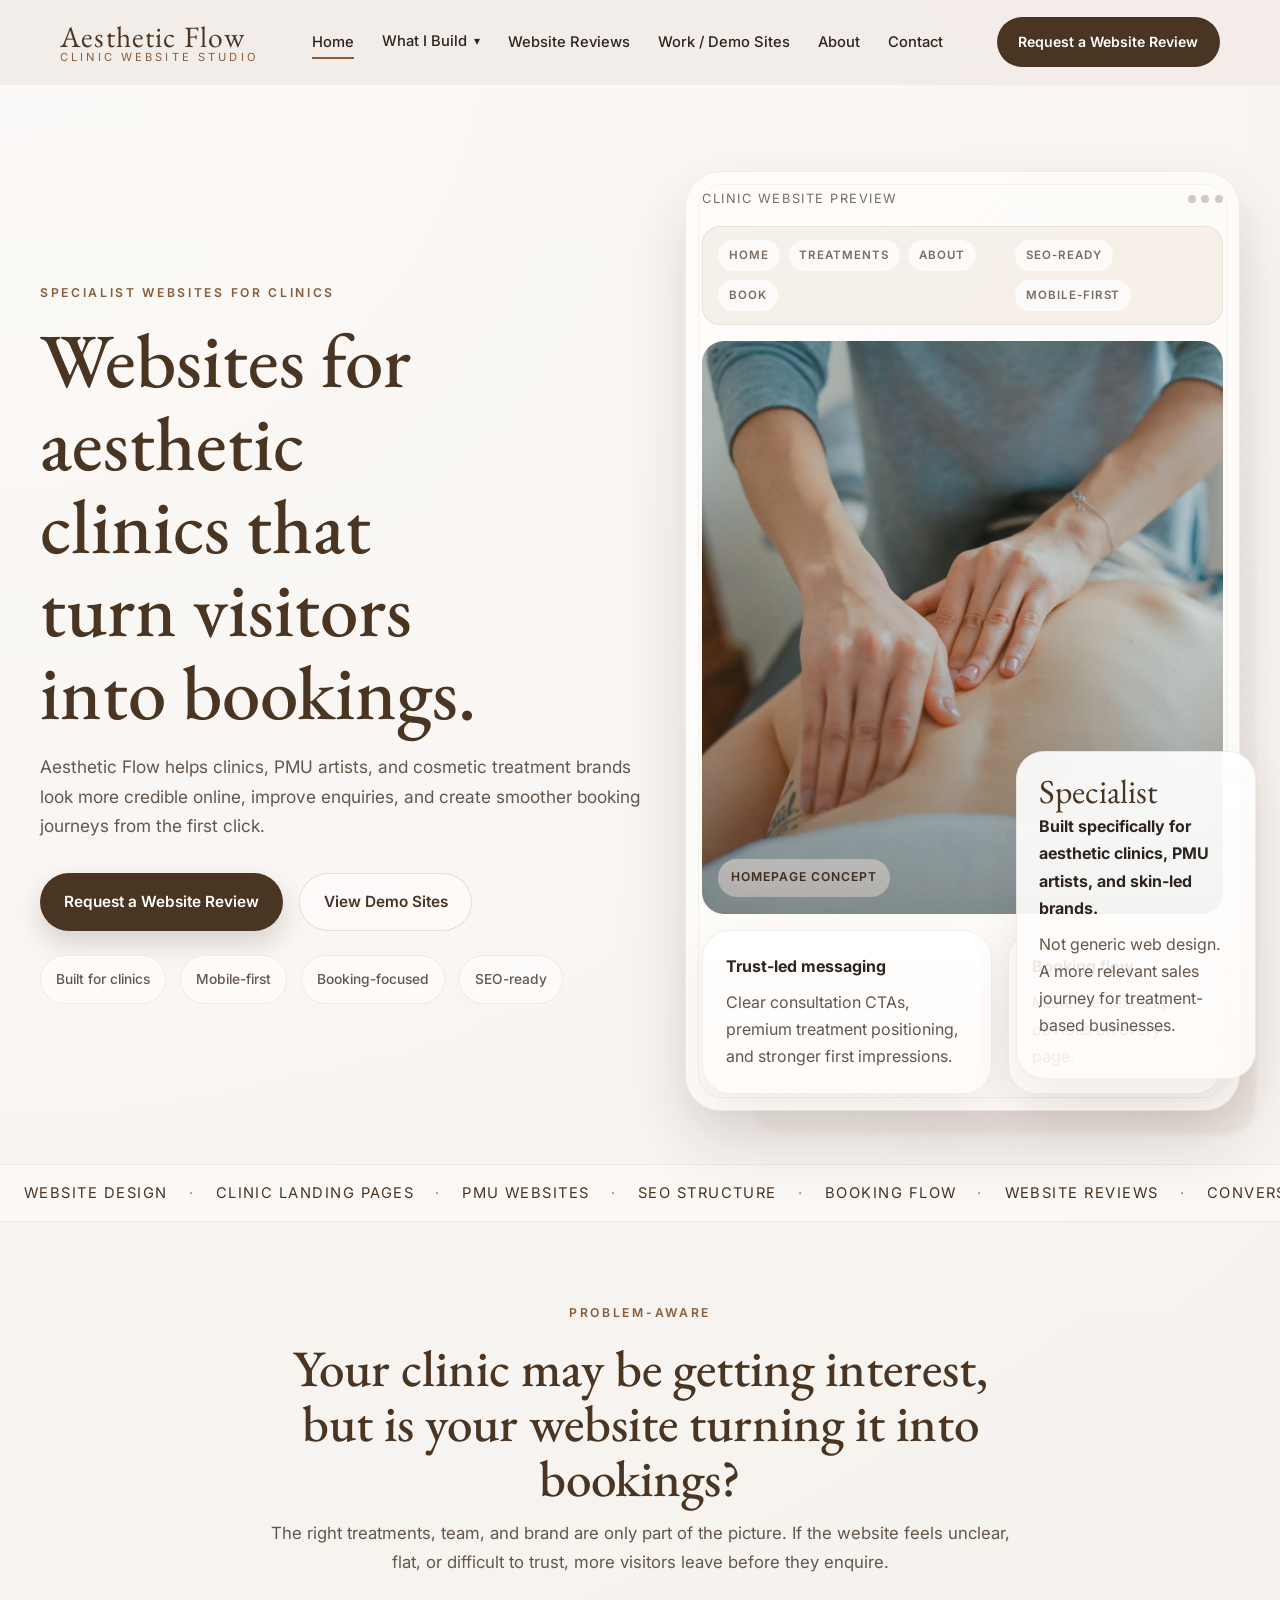
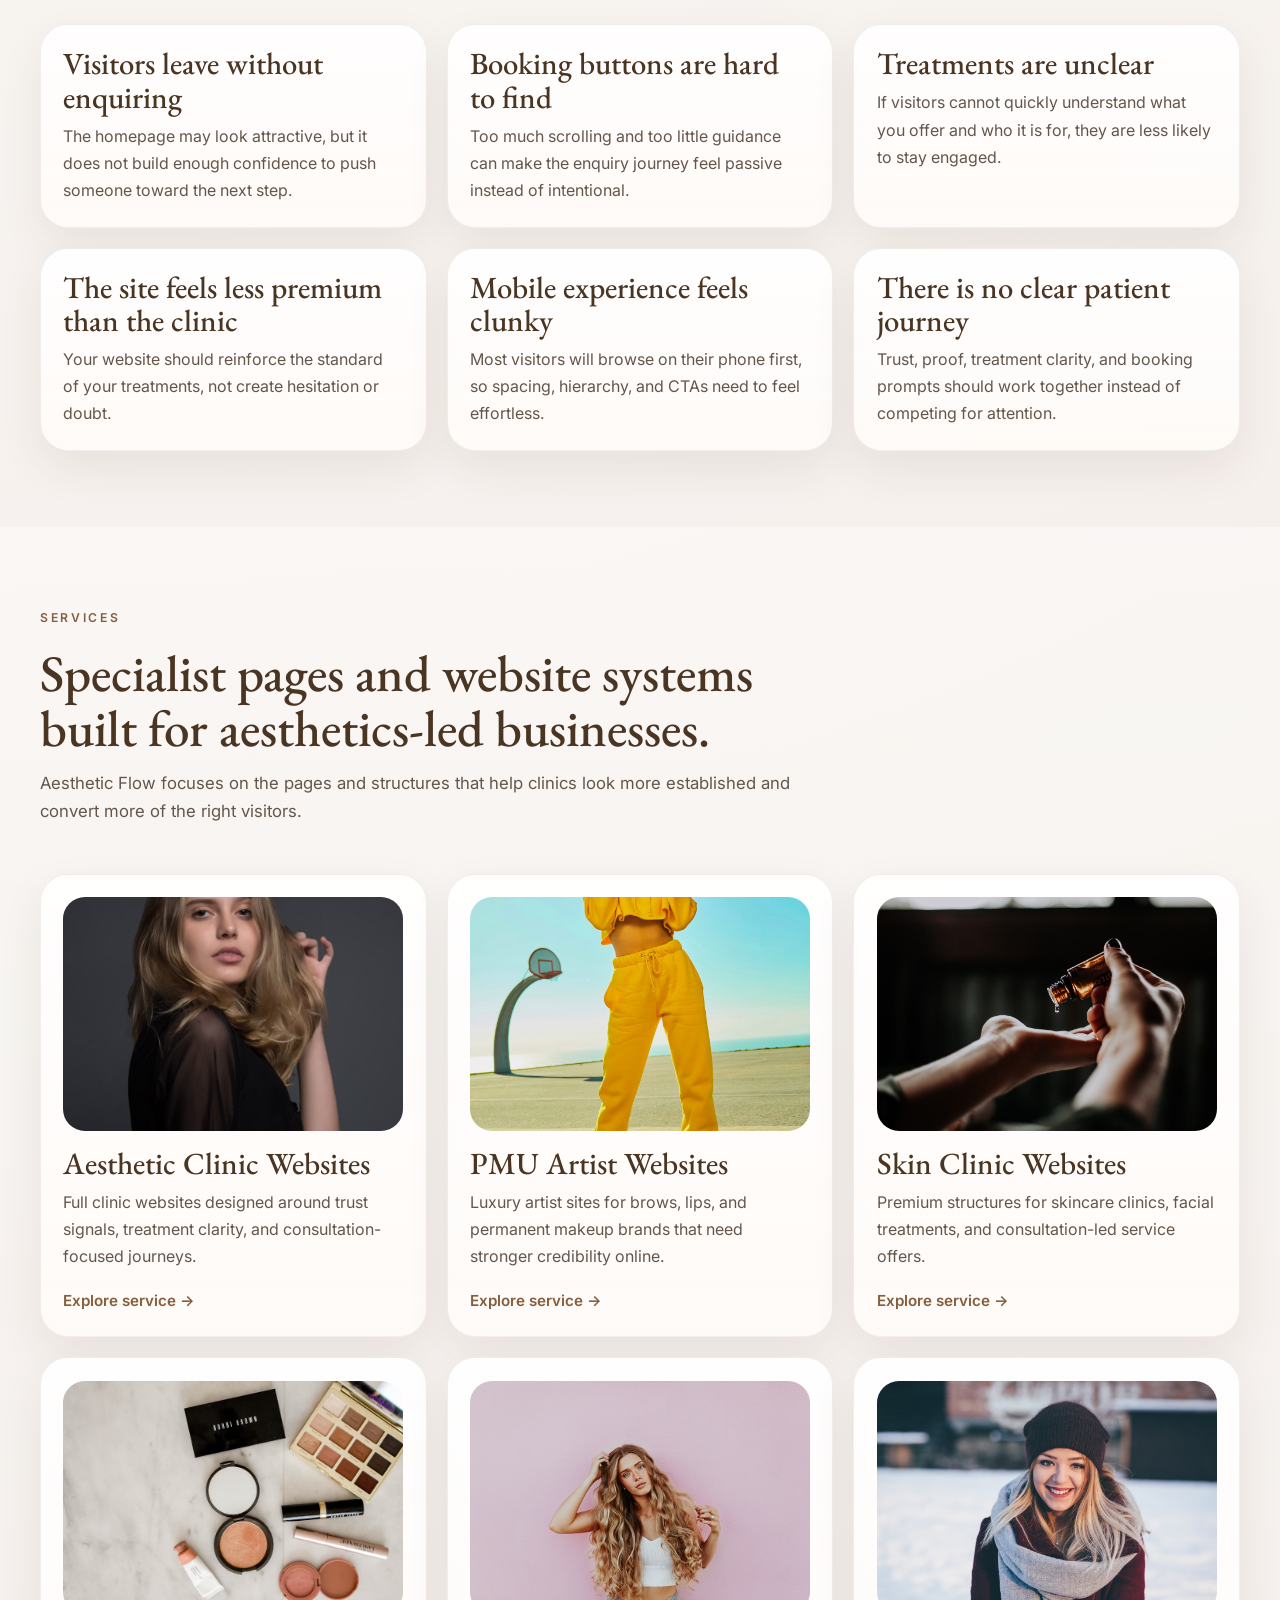
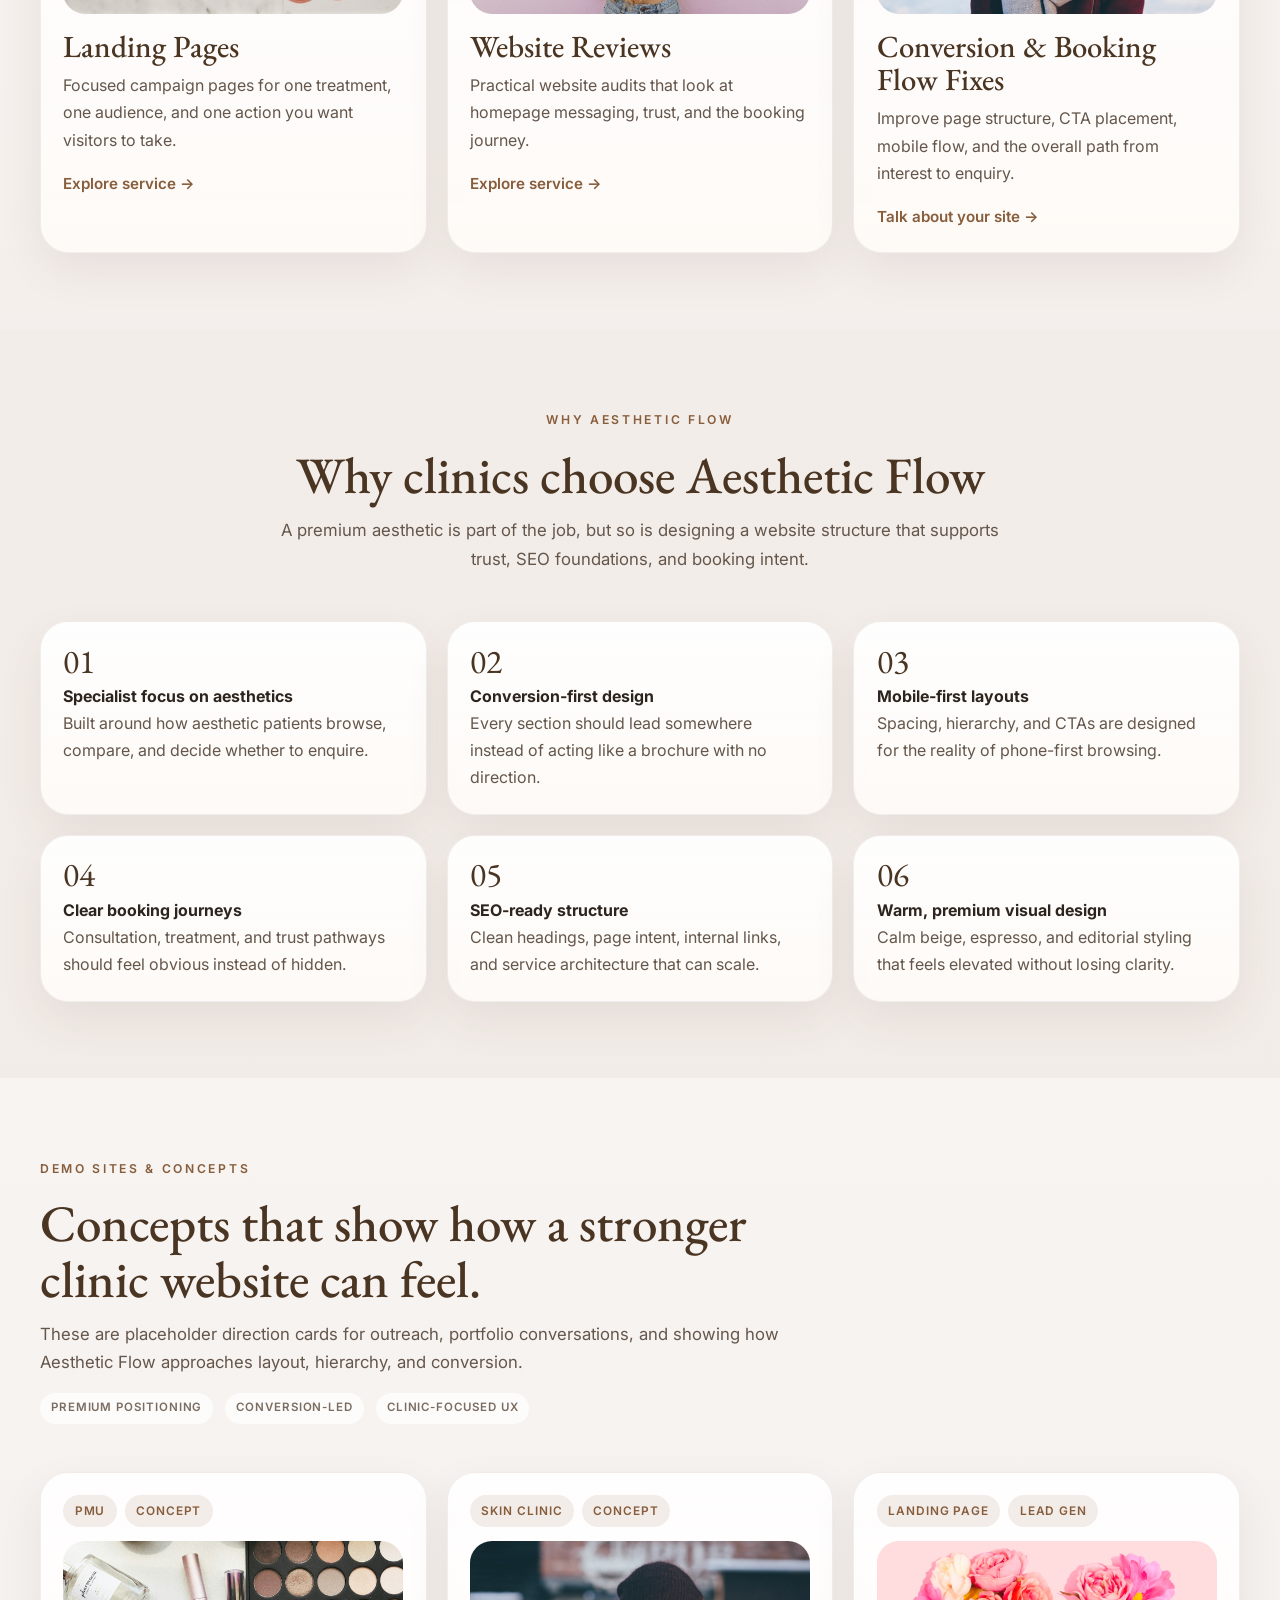
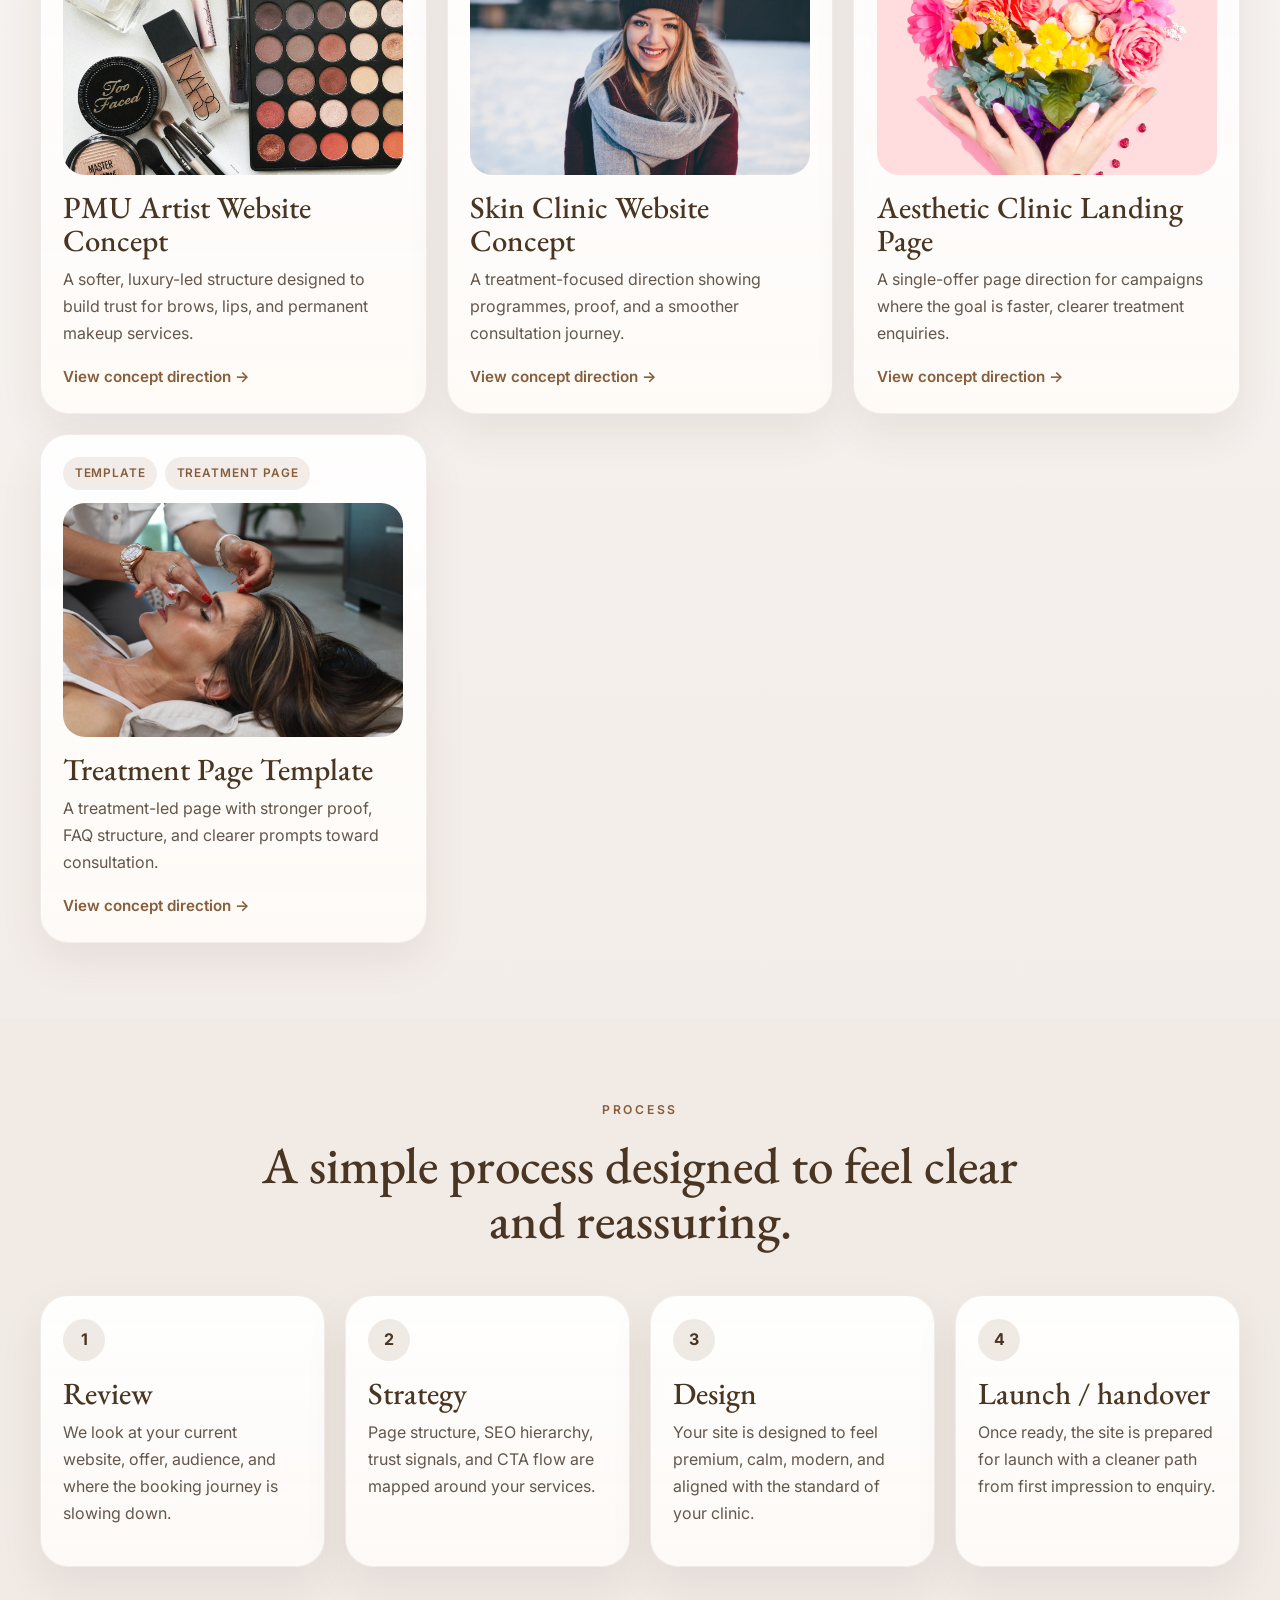
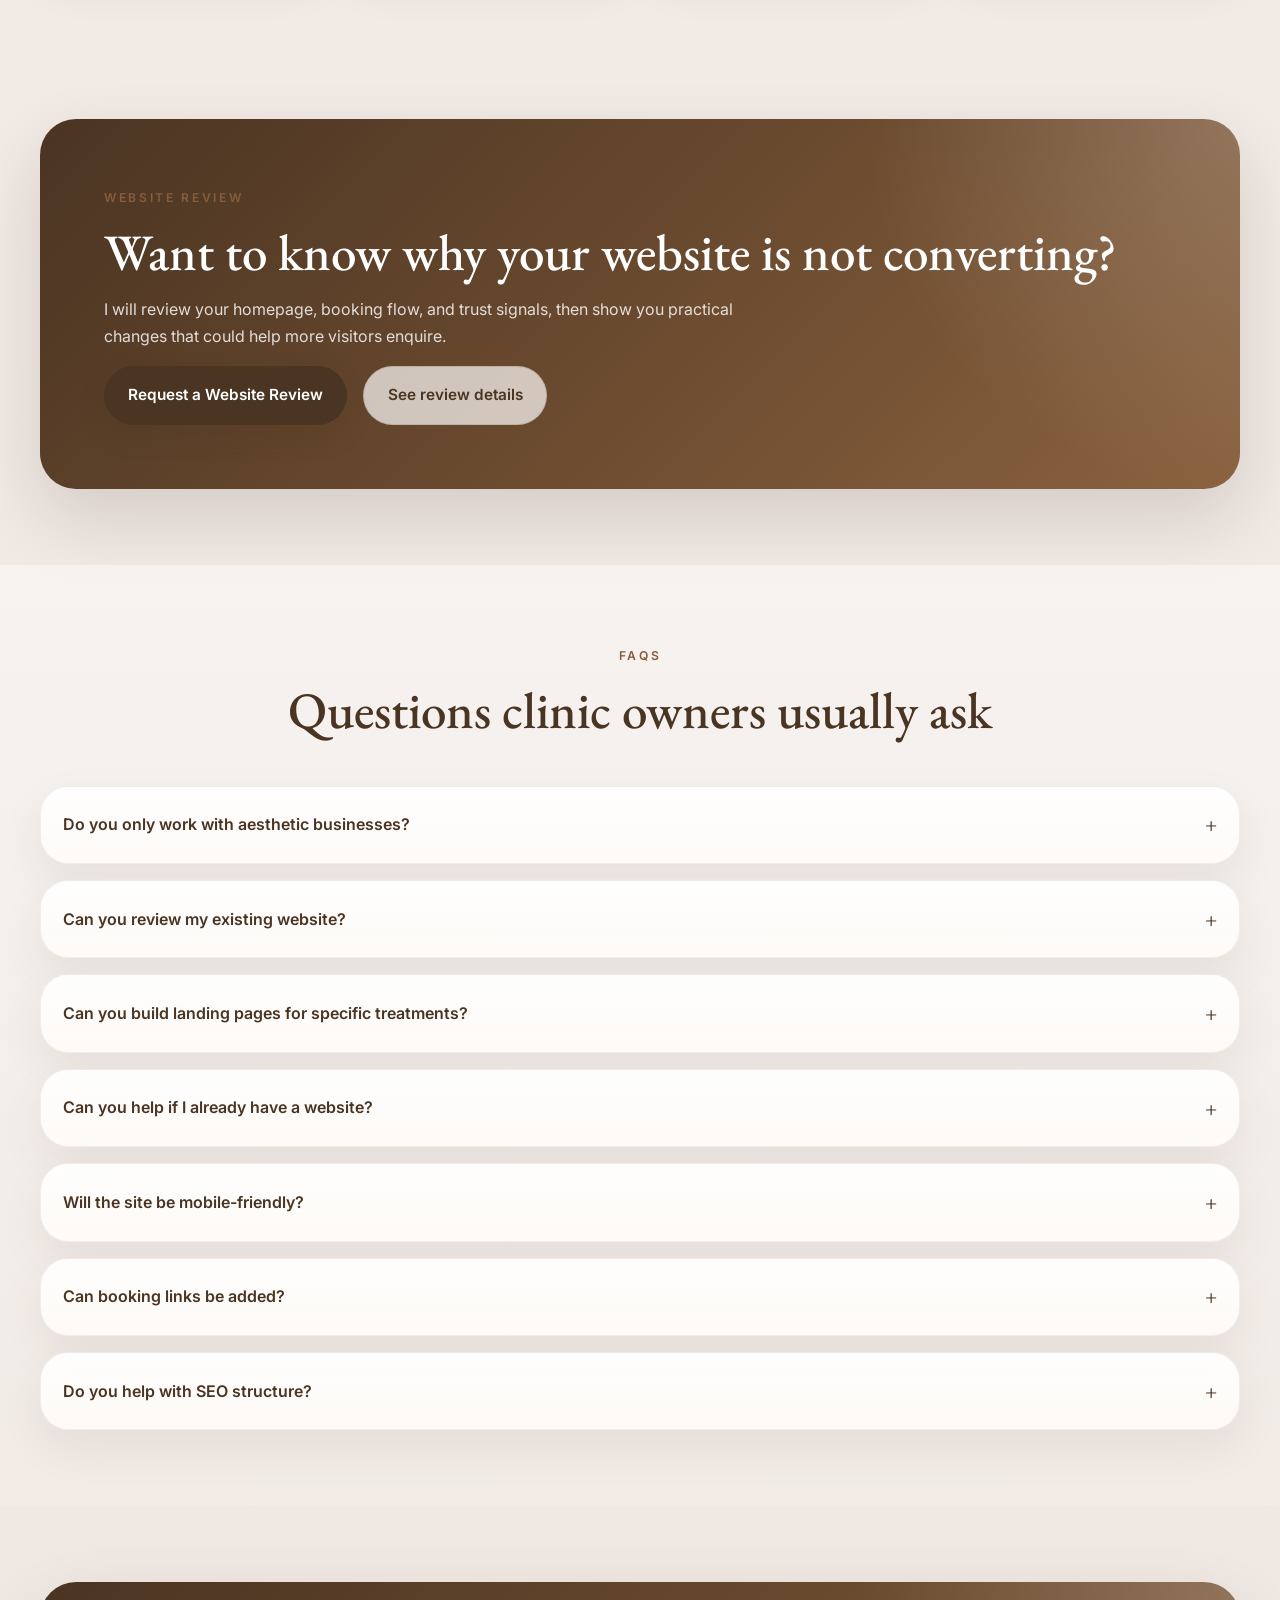
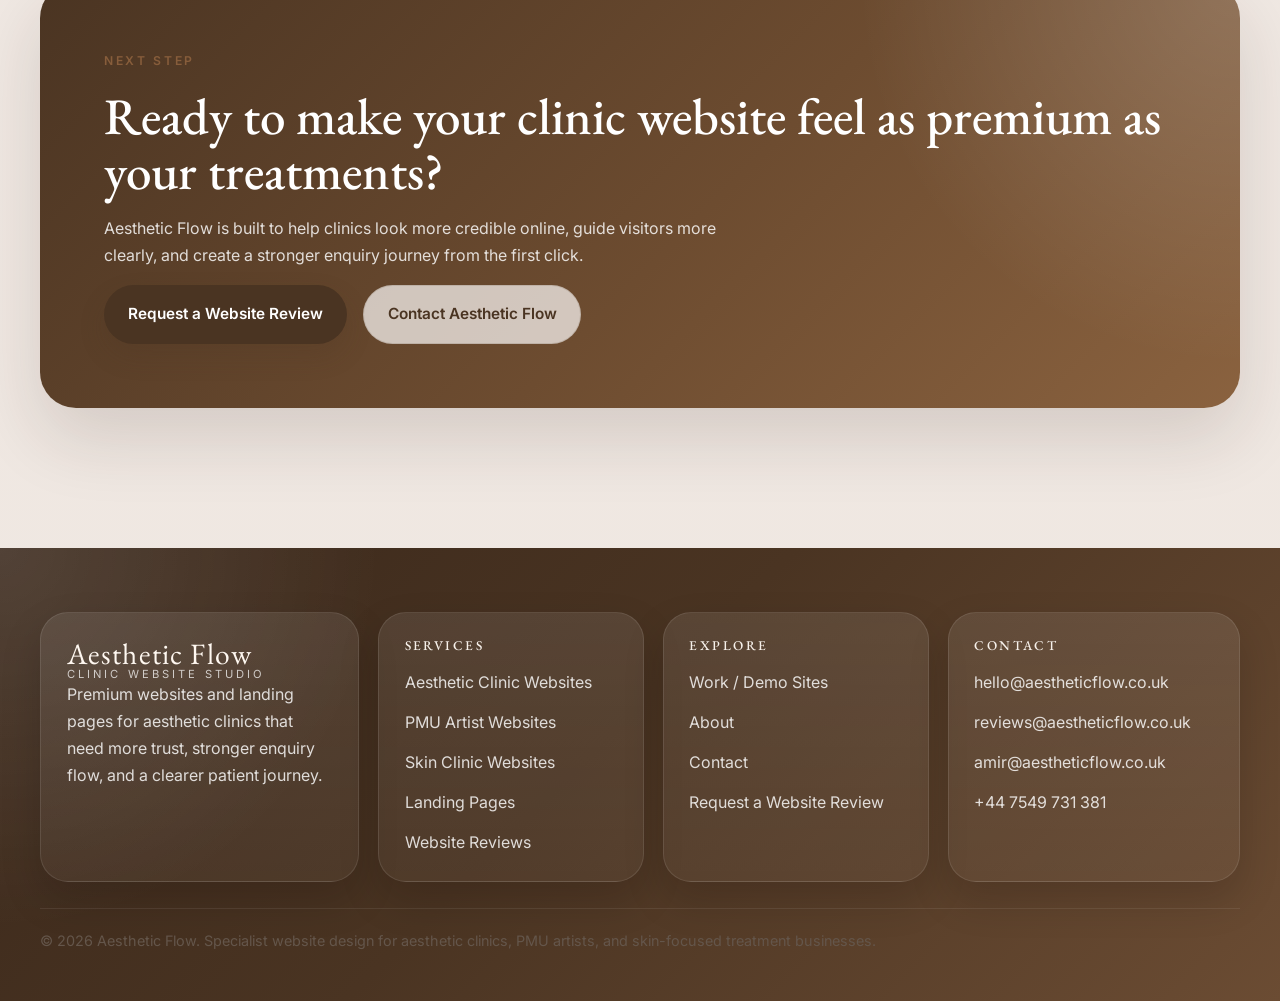
==== commit d1dd8c4f: "changes" ====
--- a/index.html
+++ b/index.html
@@ -136,6 +136,18 @@
               <div class="mockup-dots"><span></span><span></span><span></span></div>
             </div>
             <div class="mockup-screen">
+              <div class="mockup-toolbar">
+                <div class="mockup-nav">
+                  <span>Home</span>
+                  <span>Treatments</span>
+                  <span>About</span>
+                  <span>Book</span>
+                </div>
+                <div class="mockup-statbar">
+                  <span class="mockup-pill">SEO-ready</span>
+                  <span class="mockup-pill">Mobile-first</span>
+                </div>
+              </div>
               <div class="mockup-image media-shell">
                 <img src="images/hero-room.jpg" alt="Editorial clinic website concept for Aesthetic Flow" onerror="this.style.display='none';">
                 <span class="placeholder-label">Homepage concept</span>
@@ -312,6 +324,11 @@
           <span class="section-tag">Demo Sites &amp; Concepts</span>
           <h2>Concepts that show how a stronger clinic website can feel.</h2>
           <p>These are placeholder direction cards for outreach, portfolio conversations, and showing how Aesthetic Flow approaches layout, hierarchy, and conversion.</p>
+          <div class="section-intro-bar">
+            <span class="card-meta">Premium positioning</span>
+            <span class="card-meta">Conversion-led</span>
+            <span class="card-meta">Clinic-focused UX</span>
+          </div>
         </div>
         <div class="work-grid">
           <article class="work-card">
@@ -322,6 +339,7 @@
             <div class="placeholder-media media-shell"><img src="images/brows.jpg" alt="PMU artist website concept placeholder"></div>
             <h3>PMU Artist Website Concept</h3>
             <p>A softer, luxury-led structure designed to build trust for brows, lips, and permanent makeup services.</p>
+            <a href="work.html" class="text-link">View concept direction &#8594;</a>
           </article>
           <article class="work-card">
             <div class="card-tag-row">
@@ -331,6 +349,7 @@
             <div class="placeholder-media media-shell"><img src="images/skin-booster.jpg" alt="Skin clinic website concept placeholder"></div>
             <h3>Skin Clinic Website Concept</h3>
             <p>A treatment-focused direction showing programmes, proof, and a smoother consultation journey.</p>
+            <a href="work.html" class="text-link">View concept direction &#8594;</a>
           </article>
           <article class="work-card">
             <div class="card-tag-row">
@@ -340,6 +359,7 @@
             <div class="placeholder-media media-shell"><img src="images/dermal-filler.jpg" alt="Aesthetic clinic landing page placeholder"></div>
             <h3>Aesthetic Clinic Landing Page</h3>
             <p>A single-offer page direction for campaigns where the goal is faster, clearer treatment enquiries.</p>
+            <a href="work.html" class="text-link">View concept direction &#8594;</a>
           </article>
           <article class="work-card">
             <div class="card-tag-row">
@@ -349,6 +369,7 @@
             <div class="placeholder-media media-shell"><img src="images/anti-wrinkle.jpg" alt="Treatment page template placeholder"></div>
             <h3>Treatment Page Template</h3>
             <p>A treatment-led page with stronger proof, FAQ structure, and clearer prompts toward consultation.</p>
+            <a href="work.html" class="text-link">View concept direction &#8594;</a>
           </article>
         </div>
       </div>
--- a/styles.css
+++ b/styles.css
@@ -167,6 +167,10 @@
   margin-bottom: 3rem;
 }
 
+.section-heading h2 {
+  margin-bottom: 0.85rem;
+}
+
 .section-heading.centered {
   margin-left: auto;
   margin-right: auto;
@@ -674,7 +678,7 @@
 }
 
 .hero {
-  padding: 5rem 0 3rem;
+  padding: 5.4rem 0 3.35rem;
 }
 
 .hero-layout {
@@ -687,6 +691,11 @@
 .hero-copy p {
   max-width: 620px;
   font-size: 1.08rem;
+}
+
+.hero-copy h1 {
+  max-width: 11.5ch;
+  margin-bottom: 1.15rem;
 }
 
 .hero-actions {
@@ -718,12 +727,33 @@
   gap: 1rem;
 }
 
+.hero-visual::before {
+  content: '';
+  position: absolute;
+  inset: 1.75rem -1rem -1.5rem 12%;
+  border-radius: 32px;
+  background: linear-gradient(135deg, rgba(255, 255, 255, 0.38), rgba(135, 93, 59, 0.08));
+  z-index: 0;
+  filter: blur(2px);
+}
+
 .mockup-window {
+  position: relative;
+  z-index: 1;
   padding: 1rem;
   border-radius: var(--radius-xl);
   border: 1px solid var(--line-soft);
   background: rgba(255, 253, 251, 0.86);
   box-shadow: var(--shadow-strong);
+}
+
+.mockup-window::after {
+  content: '';
+  position: absolute;
+  inset: 12px;
+  border-radius: calc(var(--radius-xl) - 12px);
+  border: 1px solid rgba(74, 52, 34, 0.06);
+  pointer-events: none;
 }
 
 .mockup-header {
@@ -754,8 +784,53 @@
   gap: 1rem;
 }
 
+.mockup-toolbar {
+  display: flex;
+  align-items: center;
+  justify-content: space-between;
+  gap: 1rem;
+  padding: 0.8rem 0.95rem;
+  border-radius: 18px;
+  background: rgba(245, 238, 231, 0.85);
+  border: 1px solid rgba(74, 52, 34, 0.08);
+}
+
+.mockup-nav {
+  display: flex;
+  gap: 0.55rem;
+  flex-wrap: wrap;
+}
+
+.mockup-nav span,
+.mockup-pill,
+.card-meta {
+  display: inline-flex;
+  align-items: center;
+  padding: 0.36rem 0.68rem;
+  border-radius: 999px;
+  background: rgba(255, 255, 255, 0.74);
+  color: var(--text-soft);
+  font-size: 0.72rem;
+  font-weight: 600;
+  letter-spacing: 0.08em;
+  text-transform: uppercase;
+}
+
+.mockup-statbar {
+  display: flex;
+  gap: 0.55rem;
+  flex-wrap: wrap;
+}
+
 .mockup-image {
   aspect-ratio: 4 / 4.4;
+}
+
+.mockup-image::after {
+  content: '';
+  position: absolute;
+  inset: 0;
+  background: linear-gradient(180deg, rgba(34, 24, 18, 0) 48%, rgba(34, 24, 18, 0.32) 100%);
 }
 
 .mockup-panels {
@@ -820,11 +895,27 @@
   margin-bottom: 0.55rem;
 }
 
+.mini-panel {
+  min-height: 100%;
+}
+
+.mini-panel p:last-child,
+.service-card p:last-child,
+.problem-card p:last-child,
+.work-card p:last-child,
+.feature-card p:last-child,
+.value-card p:last-child,
+.benefit-card p:last-child,
+.stat-card p:last-child {
+  margin-bottom: 0;
+}
+
 .metric-card {
   position: absolute;
   right: -1rem;
   bottom: 2rem;
   max-width: 240px;
+  z-index: 1;
 }
 
 .metric-number {
@@ -917,6 +1008,28 @@
   height: 100%;
 }
 
+.problem-card,
+.service-card,
+.work-card,
+.feature-card,
+.benefit-card,
+.value-card,
+.stat-card {
+  transition: transform var(--transition-medium), box-shadow var(--transition-medium), border-color var(--transition-medium);
+}
+
+.problem-card:hover,
+.service-card:hover,
+.work-card:hover,
+.feature-card:hover,
+.benefit-card:hover,
+.value-card:hover,
+.stat-card:hover {
+  transform: translateY(-4px);
+  box-shadow: var(--shadow-card);
+  border-color: rgba(135, 93, 59, 0.16);
+}
+
 .service-card .placeholder-media,
 .work-card .placeholder-media,
 .proof-card .placeholder-media,
@@ -924,6 +1037,11 @@
 .hero-card-media {
   aspect-ratio: 16 / 11;
   margin-bottom: 1rem;
+}
+
+.service-card .text-link,
+.work-card .text-link {
+  margin-top: auto;
 }
 
 .card-tag-row {
@@ -1047,6 +1165,14 @@
   gap: 1rem;
 }
 
+.page-summary h1 {
+  max-width: 12ch;
+}
+
+.page-summary p {
+  max-width: 60ch;
+}
+
 .summary-list,
 .feature-list,
 .check-list,
@@ -1087,6 +1213,13 @@
   grid-template-columns: minmax(0, 1.05fr) minmax(0, 0.95fr);
   gap: 1.5rem;
   align-items: start;
+}
+
+.section-intro-bar {
+  display: flex;
+  flex-wrap: wrap;
+  gap: 0.75rem;
+  margin-top: 1rem;
 }
 
 .contact-layout {
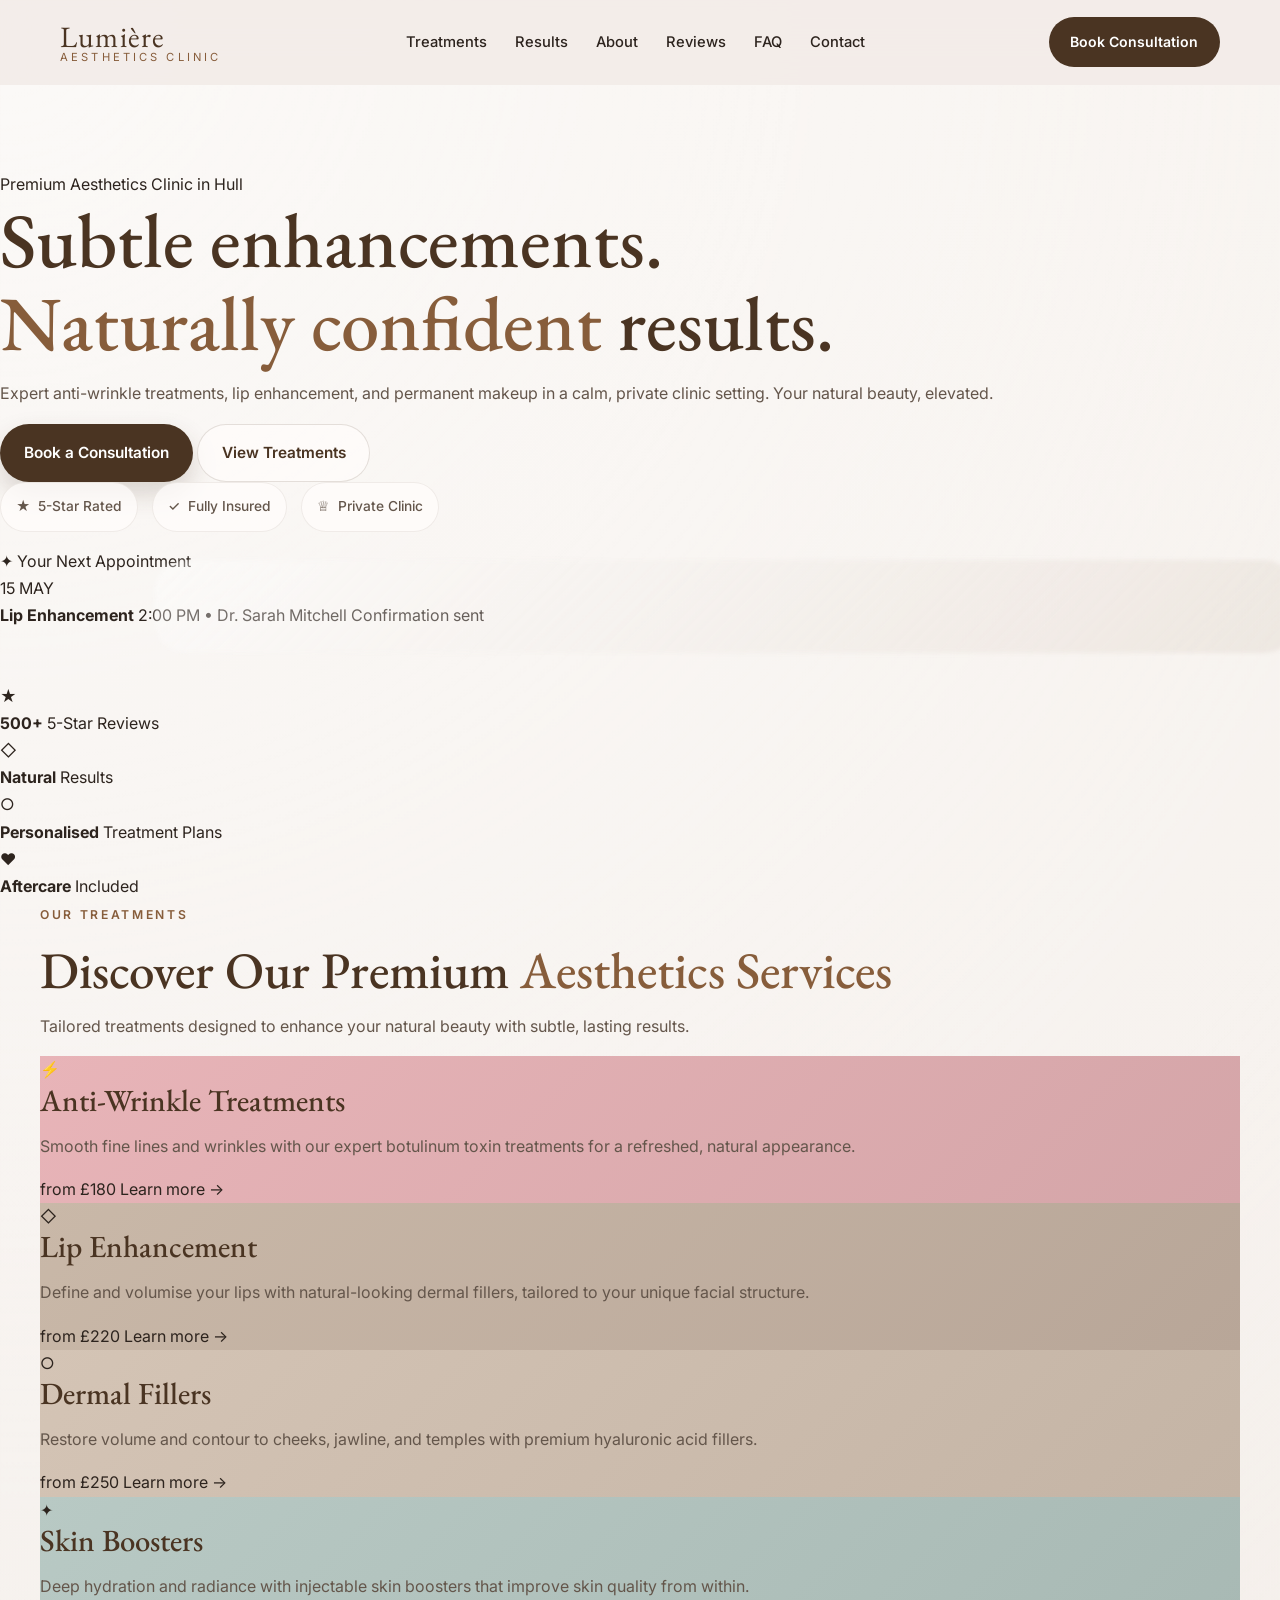
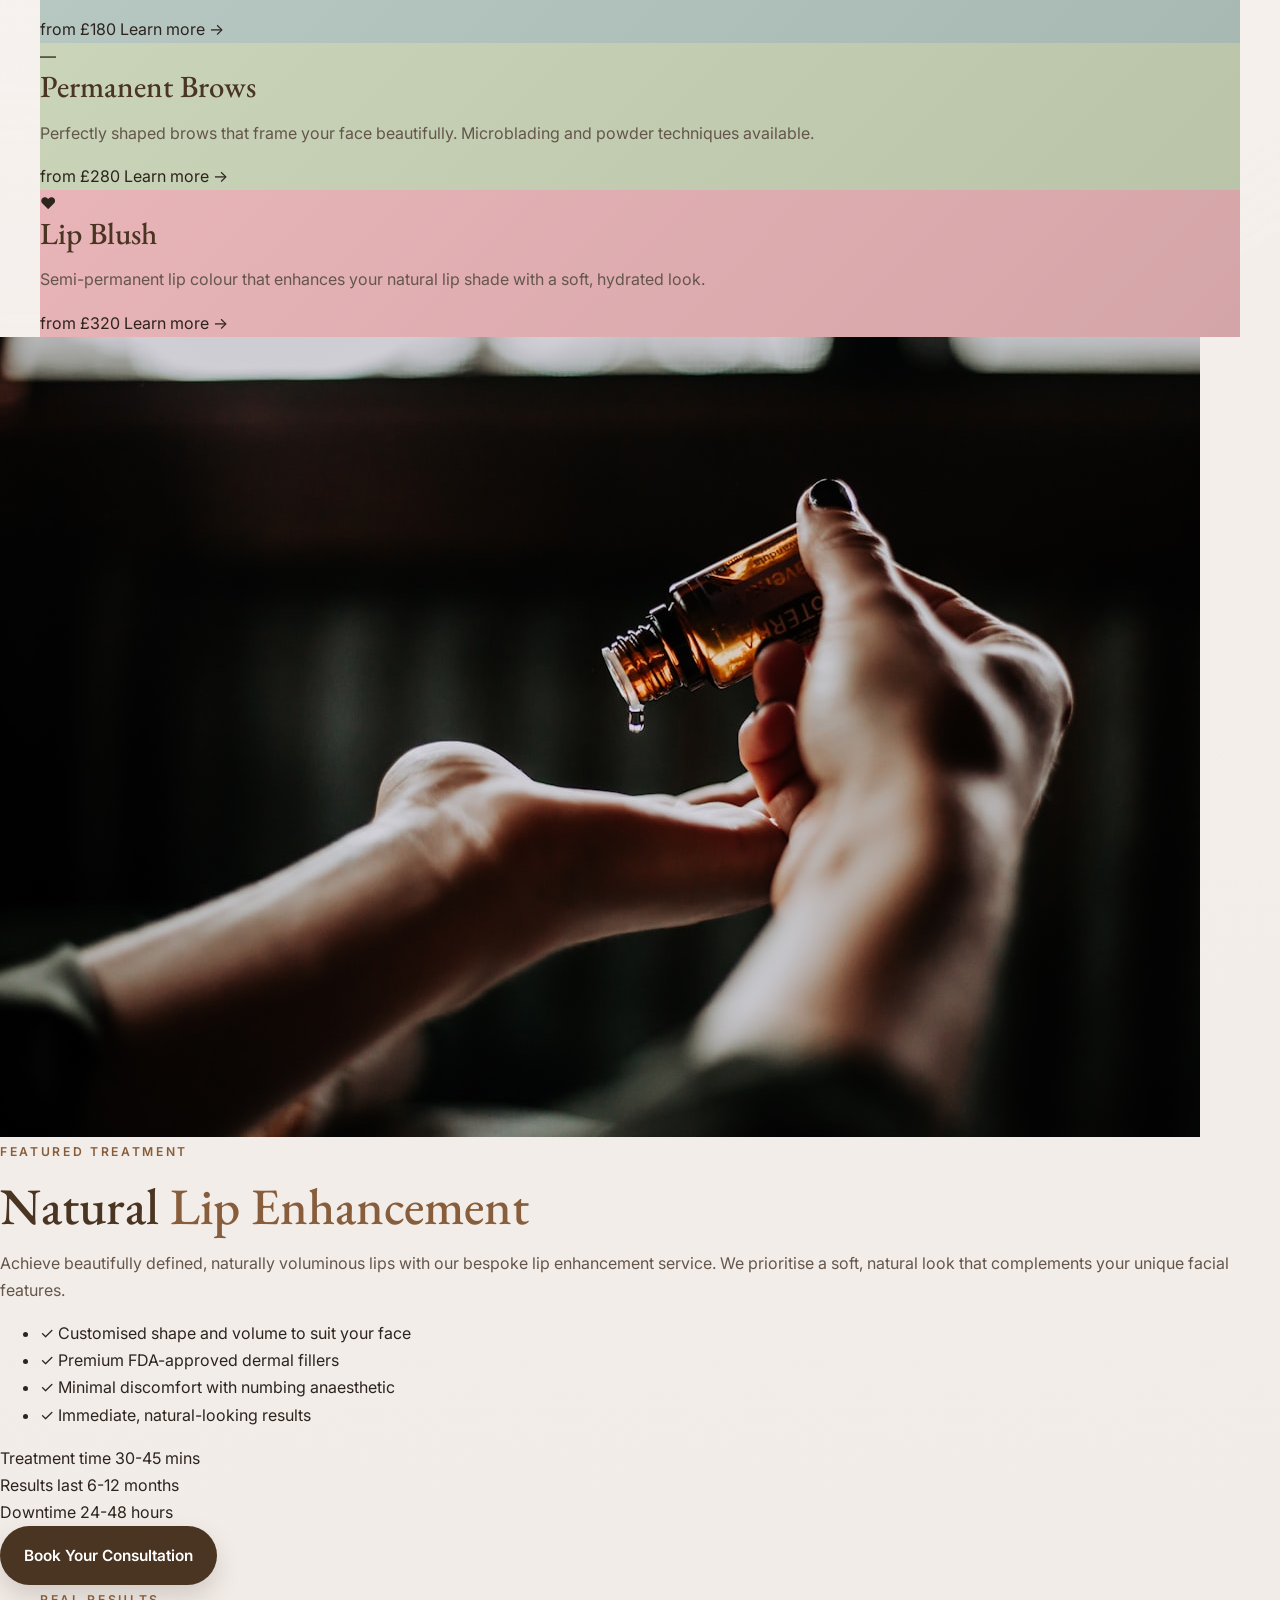
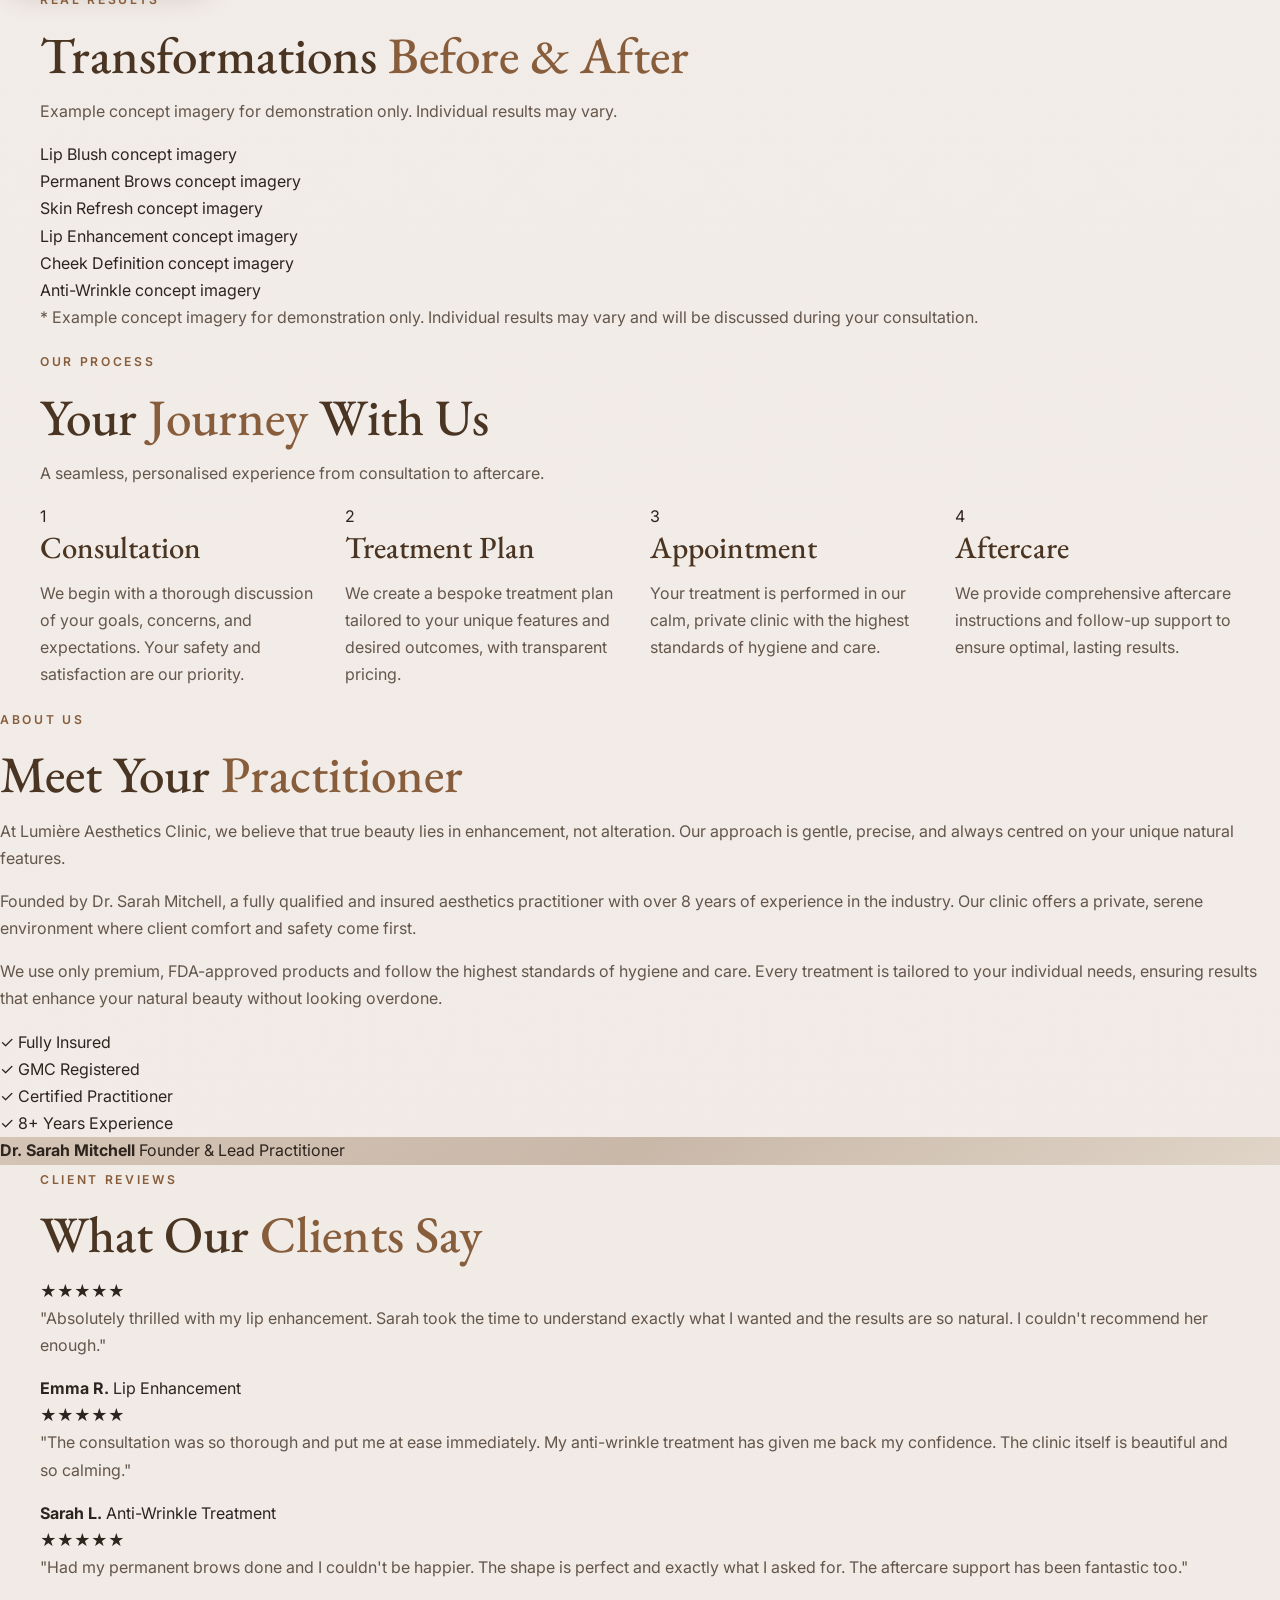
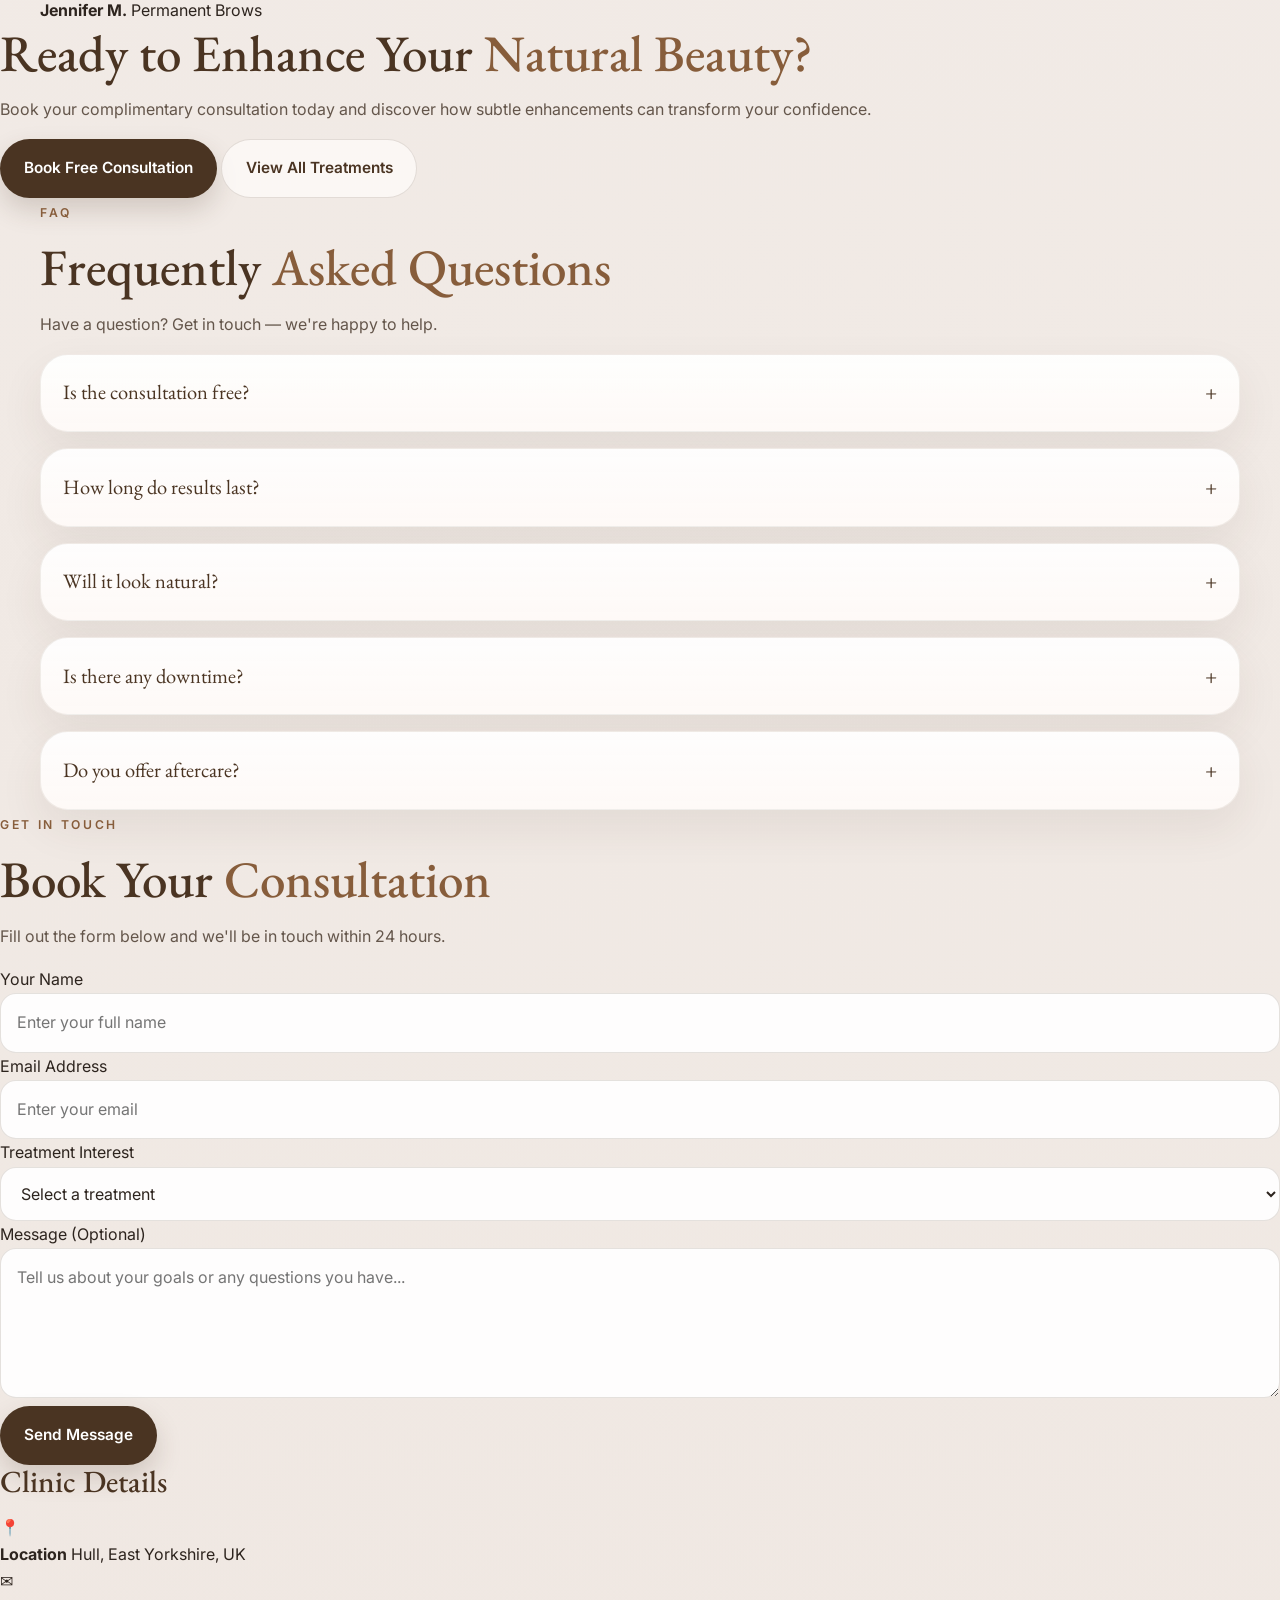
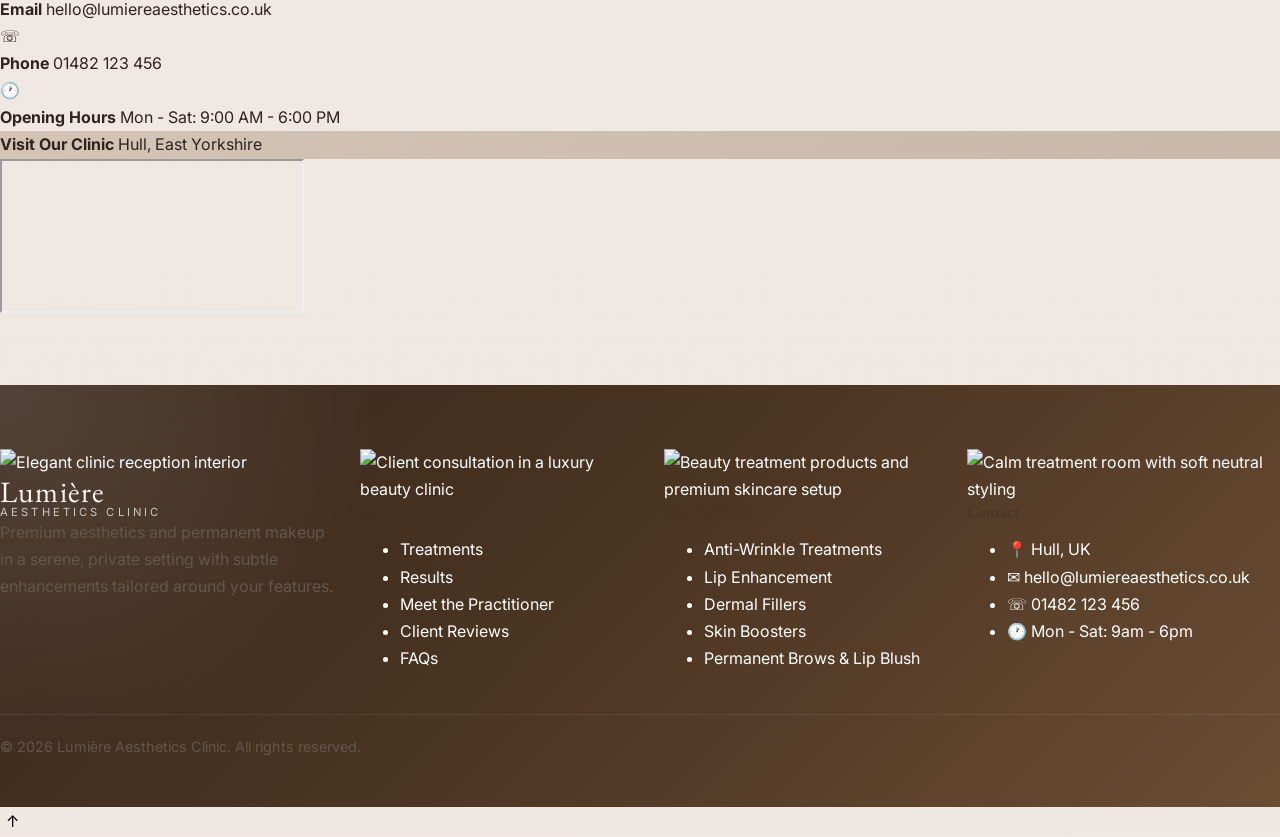
==== commit 7b3502e5: "Update Aesthetic Flow site" ====
--- a/index.html
+++ b/index.html
@@ -3,78 +3,53 @@
 <head>
   <meta charset="UTF-8">
   <meta name="viewport" content="width=device-width, initial-scale=1.0">
-  <title>Aesthetic Flow | Websites For Aesthetic Clinics That Turn Visitors Into Bookings</title>
-  <meta name="description" content="Aesthetic Flow builds premium websites, landing pages, and website reviews for aesthetic clinics, PMU artists, skin clinics, and beauty-led treatment businesses.">
+  <title>Lumière Aesthetics Clinic | Premium Permanent Makeup & Aesthetics in Hull</title>
+  <meta name="description" content="Premium aesthetics clinic in Hull, UK. Anti-wrinkle treatments, lip enhancement, dermal fillers, skin boosters, permanent brows & lip blush. Book your consultation today.">
+  <meta name="robots" content="index, follow">
+  <link rel="canonical" href="https://lumiereaesthetics.co.uk/">
   <meta property="og:type" content="website">
-  <meta property="og:title" content="Aesthetic Flow | Websites For Aesthetic Clinics">
-  <meta property="og:description" content="Specialist websites for aesthetic clinics designed to increase trust, improve enquiries, and create clearer booking journeys.">
-  <meta property="og:image" content="images/hero-room.jpg">
+  <meta property="og:title" content="Lumière Aesthetics Clinic | Premium Aesthetics in Hull">
+  <meta property="og:description" content="Subtle enhancements. Naturally confident results.">
+  <meta property="og:url" content="https://lumiereaesthetics.co.uk/">
+  <meta property="og:image" content="images/og-image.jpg">
   <meta name="twitter:card" content="summary_large_image">
-  <meta name="twitter:title" content="Aesthetic Flow">
-  <meta name="twitter:description" content="Websites for aesthetic clinics that turn visitors into bookings.">
+  <meta name="twitter:title" content="Lumière Aesthetics Clinic">
+  <meta name="twitter:description" content="Subtle enhancements. Naturally confident results.">
+  
+  <!-- Fonts -->
   <link rel="preconnect" href="https://fonts.googleapis.com">
   <link rel="preconnect" href="https://fonts.gstatic.com" crossorigin>
-  <link href="https://fonts.googleapis.com/css2?family=EB+Garamond:wght@400;500;600&family=Inter:wght@400;500;600;700&display=swap" rel="stylesheet">
+  <link href="https://fonts.googleapis.com/css2?family=EB+Garamond:ital,wght@0,400;0,500;0,600;1,400&family=Inter:wght@300;400;500;600&display=swap" rel="stylesheet">
+  
+  <!-- Stylesheet -->
   <link rel="stylesheet" href="styles.css">
 </head>
 <body>
+  <!-- ============================================
+       1. STICKY NAVIGATION
+       ============================================ -->
   <nav class="navbar" id="navbar">
     <div class="nav-container">
-      <a href="index.html" class="nav-logo" aria-label="Aesthetic Flow home">
-        <span class="logo-text">Aesthetic Flow</span>
-        <span class="logo-sub">Clinic Website Studio</span>
+      <!-- Logo -->
+      <a href="#" class="nav-logo">
+        <span class="logo-text">Lumière</span>
+        <span class="logo-sub">Aesthetics Clinic</span>
       </a>
-
-      <ul class="nav-links">
-        <li><a href="index.html" class="current">Home</a></li>
-        <li class="nav-dropdown nav-mega-dropdown">
-          <button class="nav-dropdown-toggle" type="button" aria-expanded="false">
-            What I Build
-            <span class="nav-caret">&#9662;</span>
-          </button>
-          <div class="nav-dropdown-menu mega-menu" role="menu" aria-label="What I Build services">
-            <div class="mega-menu-grid">
-              <a href="aesthetics-clinic-websites.html" class="mega-menu-card" style="--card-bg: url('https://images.unsplash.com/photo-1582719478250-c89cae4dc85b?auto=format&fit=crop&w=1400&q=80');">
-                <span class="mega-card-category">Clinic Websites</span>
-                <span class="mega-card-title">Aesthetic Clinic Websites</span>
-                <span class="mega-card-desc">Premium clinic websites designed to turn treatment interest into higher-trust enquiries.</span>
-              </a>
-              <a href="pmu-artist-websites.html" class="mega-menu-card" style="--card-bg: url('https://images.unsplash.com/photo-1616394584738-fc6e612e71b9?auto=format&fit=crop&w=1400&q=80');">
-                <span class="mega-card-category">Permanent Makeup</span>
-                <span class="mega-card-title">PMU Artist Websites</span>
-                <span class="mega-card-desc">Luxury PMU pages for brows, lips, and artist brands that need stronger booking flow.</span>
-              </a>
-              <a href="skin-clinic-websites.html" class="mega-menu-card" style="--card-bg: url('https://images.unsplash.com/photo-1515377905703-c4788e51af15?auto=format&fit=crop&w=1400&q=80');">
-                <span class="mega-card-category">Skin Clinics</span>
-                <span class="mega-card-title">Skin Clinic Websites</span>
-                <span class="mega-card-desc">Clean, high-trust treatment journeys for facials, skincare programmes, and consultation-led services.</span>
-              </a>
-              <a href="landing-pages.html" class="mega-menu-card" style="--card-bg: url('https://images.unsplash.com/photo-1521590832167-7bcbfaa6381f?auto=format&fit=crop&w=1400&q=80');">
-                <span class="mega-card-category">Lead Generation</span>
-                <span class="mega-card-title">Landing Pages</span>
-                <span class="mega-card-desc">Focused campaign pages built around one treatment, one offer, and one next step.</span>
-              </a>
-              <a href="website-reviews.html" class="mega-menu-card" style="--card-bg: url('https://images.unsplash.com/photo-1570172619644-dfd03ed5d881?auto=format&fit=crop&w=1400&q=80');">
-                <span class="mega-card-category">Performance Audit</span>
-                <span class="mega-card-title">Website Reviews</span>
-                <span class="mega-card-desc">Review your homepage, trust signals, and booking journey to uncover why visitors are not converting.</span>
-              </a>
-              <a href="work.html" class="mega-menu-card" style="--card-bg: url('https://images.unsplash.com/photo-1524504388940-b1c1722653e1?auto=format&fit=crop&w=1400&q=80');">
-                <span class="mega-card-category">Demo Sites</span>
-                <span class="mega-card-title">Work / Demo Sites</span>
-                <span class="mega-card-desc">Concept builds and template directions showing how Aesthetic Flow approaches growth-focused design.</span>
-              </a>
-            </div>
-          </div>
-        </li>
-        <li><a href="website-reviews.html">Website Reviews</a></li>
-        <li><a href="work.html">Work / Demo Sites</a></li>
-        <li><a href="about.html">About</a></li>
-        <li><a href="contact.html">Contact</a></li>
+      
+      <!-- Desktop Navigation -->
+      <ul class="nav-links" id="navLinks">
+        <li><a href="#treatments">Treatments</a></li>
+        <li><a href="#results">Results</a></li>
+        <li><a href="#about">About</a></li>
+        <li><a href="#reviews">Reviews</a></li>
+        <li><a href="#faq">FAQ</a></li>
+        <li><a href="#contact">Contact</a></li>
       </ul>
-
-      <a href="contact.html#website-review" class="nav-cta">Request a Website Review</a>
-
+      
+      <!-- CTA Button -->
+      <a href="#contact" class="nav-cta">Book Consultation</a>
+      
+      <!-- Mobile Menu Toggle -->
       <button class="mobile-toggle" id="mobileToggle" aria-label="Toggle menu">
         <span></span>
         <span></span>
@@ -82,443 +57,674 @@
       </button>
     </div>
   </nav>
-
+  
+  <!-- Mobile Menu Overlay -->
   <div class="mobile-menu" id="mobileMenu">
     <ul class="mobile-nav-links">
-      <li><a href="index.html">Home</a></li>
-      <li class="mobile-nav-group">
-        <button class="mobile-nav-toggle" type="button" aria-expanded="false">
-          <span>What I Build</span>
-          <span class="mobile-nav-caret">&#9662;</span>
-        </button>
-        <div class="mobile-submenu">
-          <a href="aesthetics-clinic-websites.html">Aesthetic Clinic Websites</a>
-          <a href="pmu-artist-websites.html">PMU Artist Websites</a>
-          <a href="skin-clinic-websites.html">Skin Clinic Websites</a>
-          <a href="landing-pages.html">Landing Pages</a>
-          <a href="website-reviews.html">Website Reviews</a>
-          <a href="work.html">Demo Sites / Work</a>
-        </div>
-      </li>
-      <li><a href="website-reviews.html">Website Reviews</a></li>
-      <li><a href="work.html">Work / Demo Sites</a></li>
-      <li><a href="about.html">About</a></li>
-      <li><a href="contact.html">Contact</a></li>
+      <li><a href="#treatments">Treatments</a></li>
+      <li><a href="#results">Results</a></li>
+      <li><a href="#about">About</a></li>
+      <li><a href="#reviews">Reviews</a></li>
+      <li><a href="#faq">FAQ</a></li>
+      <li><a href="#contact">Contact</a></li>
     </ul>
-    <a href="contact.html#website-review" class="mobile-cta">Request a Website Review</a>
+    <a href="#contact" class="mobile-cta">Book Consultation</a>
   </div>
-
-  <a href="contact.html#website-review" class="mobile-floating-cta">Website Review</a>
-
-  <main>
-    <section class="hero">
-      <div class="section-container hero-layout">
-        <div class="hero-copy">
-          <span class="eyebrow">Specialist websites for clinics</span>
-          <h1>Websites for aesthetic clinics that turn visitors into bookings.</h1>
-          <p>Aesthetic Flow helps clinics, PMU artists, and cosmetic treatment brands look more credible online, improve enquiries, and create smoother booking journeys from the first click.</p>
-          <div class="hero-actions">
-            <a href="contact.html#website-review" class="btn btn-primary">Request a Website Review</a>
-            <a href="work.html" class="btn btn-secondary">View Demo Sites</a>
-          </div>
-          <div class="trust-badges">
-            <div class="badge">Built for clinics</div>
-            <div class="badge">Mobile-first</div>
-            <div class="badge">Booking-focused</div>
-            <div class="badge">SEO-ready</div>
-          </div>
-        </div>
-
-        <div class="hero-visual">
-          <div class="mockup-window">
-            <div class="mockup-header">
-              <span>Clinic website preview</span>
-              <div class="mockup-dots"><span></span><span></span><span></span></div>
+  
+  <!-- Mobile Floating CTA -->
+  <a href="#contact" class="mobile-floating-cta">Book Now</a>
+
+  <!-- ============================================
+       2. HERO SECTION
+       ============================================ -->
+  <section class="hero" id="hero">
+    <div class="hero-container">
+      <div class="hero-content">
+        <span class="hero-badge">Premium Aesthetics Clinic in Hull</span>
+        <h1>Subtle enhancements.<br><span class="highlight">Naturally confident</span> results.</h1>
+        <p class="hero-subtitle">Expert anti-wrinkle treatments, lip enhancement, and permanent makeup in a calm, private clinic setting. Your natural beauty, elevated.</p>
+        
+        <div class="hero-buttons">
+          <a href="#contact" class="btn btn-primary">Book a Consultation</a>
+          <a href="#treatments" class="btn btn-secondary">View Treatments</a>
+        </div>
+        
+        <div class="trust-badges">
+          <div class="badge">
+            <span class="badge-icon">★</span>
+            <span>5-Star Rated</span>
+          </div>
+          <div class="badge">
+            <span class="badge-icon">✓</span>
+            <span>Fully Insured</span>
+          </div>
+          <div class="badge">
+            <span class="badge-icon">♕</span>
+            <span>Private Clinic</span>
+          </div>
+        </div>
+      </div>
+      
+      <div class="hero-visual">
+        <div class="hero-image-card" style="position:relative;">
+          <img 
+            src="https://images.unsplash.com/photo-1519823551278-64ac92734fb1?auto=format&fit=crop&w=1200&q=80" 
+            alt="Calm, elegant aesthetics clinic treatment room" 
+            class="hero-img-cover" 
+            onerror="this.style.display='none';this.parentNode.style.background='linear-gradient(135deg,#D4C4B5 0%,#C9B8A8 50%,#E0D5C8 100%)';"
+          />
+          <div class="hero-img-overlay"></div>
+        </div>
+        <!-- Mock Appointment Card Overlay -->
+        <div class="appointment-card">
+          <div class="appointment-header">
+            <span class="appointment-icon">✦</span>
+            <span>Your Next Appointment</span>
+          </div>
+          <div class="appointment-content">
+            <div class="appointment-date">
+              <span class="date-day">15</span>
+              <span class="date-month">MAY</span>
             </div>
-            <div class="mockup-screen">
-              <div class="mockup-toolbar">
-                <div class="mockup-nav">
-                  <span>Home</span>
-                  <span>Treatments</span>
-                  <span>About</span>
-                  <span>Book</span>
-                </div>
-                <div class="mockup-statbar">
-                  <span class="mockup-pill">SEO-ready</span>
-                  <span class="mockup-pill">Mobile-first</span>
-                </div>
-              </div>
-              <div class="mockup-image media-shell">
-                <img src="images/hero-room.jpg" alt="Editorial clinic website concept for Aesthetic Flow" onerror="this.style.display='none';">
-                <span class="placeholder-label">Homepage concept</span>
-              </div>
-              <div class="mockup-panels">
-                <div class="mini-panel">
-                  <strong>Trust-led messaging</strong>
-                  <p>Clear consultation CTAs, premium treatment positioning, and stronger first impressions.</p>
-                </div>
-                <div class="mini-panel">
-                  <strong>Booking flow</strong>
-                  <p>Make the next step obvious on every page.</p>
-                </div>
-              </div>
+            <div class="appointment-details">
+              <strong>Lip Enhancement</strong>
+              <span>2:00 PM • Dr. Sarah Mitchell</span>
+              <span class="appointment-note">Confirmation sent</span>
             </div>
           </div>
-          <div class="metric-card">
-            <span class="metric-number">Specialist</span>
-            <strong>Built specifically for aesthetic clinics, PMU artists, and skin-led brands.</strong>
-            <p>Not generic web design. A more relevant sales journey for treatment-based businesses.</p>
-          </div>
-        </div>
-      </div>
-    </section>
-
-    <section class="strip" aria-label="Moving service strip">
-      <div class="strip-track">
-        <span class="strip-item">Website Design</span>
-        <span class="strip-item">Clinic Landing Pages</span>
-        <span class="strip-item">PMU Websites</span>
-        <span class="strip-item">SEO Structure</span>
-        <span class="strip-item">Booking Flow</span>
-        <span class="strip-item">Website Reviews</span>
-        <span class="strip-item">Conversion Fixes</span>
-        <span class="strip-item">Website Design</span>
-        <span class="strip-item">Clinic Landing Pages</span>
-        <span class="strip-item">PMU Websites</span>
-        <span class="strip-item">SEO Structure</span>
-        <span class="strip-item">Booking Flow</span>
-        <span class="strip-item">Website Reviews</span>
-        <span class="strip-item">Conversion Fixes</span>
-      </div>
-    </section>
-
-    <section class="section">
-      <div class="section-container">
-        <div class="section-heading centered">
-          <span class="section-tag">Problem-aware</span>
-          <h2>Your clinic may be getting interest, but is your website turning it into bookings?</h2>
-          <p>The right treatments, team, and brand are only part of the picture. If the website feels unclear, flat, or difficult to trust, more visitors leave before they enquire.</p>
-        </div>
-        <div class="problem-grid">
-          <article class="problem-card">
-            <h3>Visitors leave without enquiring</h3>
-            <p>The homepage may look attractive, but it does not build enough confidence to push someone toward the next step.</p>
-          </article>
-          <article class="problem-card">
-            <h3>Booking buttons are hard to find</h3>
-            <p>Too much scrolling and too little guidance can make the enquiry journey feel passive instead of intentional.</p>
-          </article>
-          <article class="problem-card">
-            <h3>Treatments are unclear</h3>
-            <p>If visitors cannot quickly understand what you offer and who it is for, they are less likely to stay engaged.</p>
-          </article>
-          <article class="problem-card">
-            <h3>The site feels less premium than the clinic</h3>
-            <p>Your website should reinforce the standard of your treatments, not create hesitation or doubt.</p>
-          </article>
-          <article class="problem-card">
-            <h3>Mobile experience feels clunky</h3>
-            <p>Most visitors will browse on their phone first, so spacing, hierarchy, and CTAs need to feel effortless.</p>
-          </article>
-          <article class="problem-card">
-            <h3>There is no clear patient journey</h3>
-            <p>Trust, proof, treatment clarity, and booking prompts should work together instead of competing for attention.</p>
-          </article>
-        </div>
-      </div>
-    </section>
-
-    <section class="section section-alt">
-      <div class="section-container">
-        <div class="section-heading">
-          <span class="section-tag">Services</span>
-          <h2>Specialist pages and website systems built for aesthetics-led businesses.</h2>
-          <p>Aesthetic Flow focuses on the pages and structures that help clinics look more established and convert more of the right visitors.</p>
-        </div>
-        <div class="service-grid">
-          <article class="service-card">
-            <div class="placeholder-media media-shell"><img src="images/consultation.jpg" alt="Aesthetic clinic website service placeholder"></div>
-            <h3>Aesthetic Clinic Websites</h3>
-            <p>Full clinic websites designed around trust signals, treatment clarity, and consultation-focused journeys.</p>
-            <a href="aesthetics-clinic-websites.html" class="text-link">Explore service &#8594;</a>
-          </article>
-          <article class="service-card">
-            <div class="placeholder-media media-shell"><img src="images/lip-blush.jpg" alt="PMU artist website service placeholder"></div>
-            <h3>PMU Artist Websites</h3>
-            <p>Luxury artist sites for brows, lips, and permanent makeup brands that need stronger credibility online.</p>
-            <a href="pmu-artist-websites.html" class="text-link">Explore service &#8594;</a>
-          </article>
-          <article class="service-card">
-            <div class="placeholder-media media-shell"><img src="images/featured-treatment.jpg" alt="Skin clinic website service placeholder"></div>
-            <h3>Skin Clinic Websites</h3>
-            <p>Premium structures for skincare clinics, facial treatments, and consultation-led service offers.</p>
-            <a href="skin-clinic-websites.html" class="text-link">Explore service &#8594;</a>
-          </article>
-          <article class="service-card">
-            <div class="placeholder-media media-shell"><img src="images/products.jpg" alt="Landing pages service placeholder"></div>
-            <h3>Landing Pages</h3>
-            <p>Focused campaign pages for one treatment, one audience, and one action you want visitors to take.</p>
-            <a href="landing-pages.html" class="text-link">Explore service &#8594;</a>
-          </article>
-          <article class="service-card">
-            <div class="placeholder-media media-shell"><img src="images/practitioner.jpg" alt="Website review service placeholder"></div>
-            <h3>Website Reviews</h3>
-            <p>Practical website audits that look at homepage messaging, trust, and the booking journey.</p>
-            <a href="website-reviews.html" class="text-link">Explore service &#8594;</a>
-          </article>
-          <article class="service-card">
-            <div class="placeholder-media media-shell"><img src="images/skin-booster.jpg" alt="Conversion fixes service placeholder"></div>
-            <h3>Conversion &amp; Booking Flow Fixes</h3>
-            <p>Improve page structure, CTA placement, mobile flow, and the overall path from interest to enquiry.</p>
-            <a href="contact.html" class="text-link">Talk about your site &#8594;</a>
-          </article>
-        </div>
-      </div>
-    </section>
-
-    <section class="section">
-      <div class="section-container">
-        <div class="section-heading centered">
-          <span class="section-tag">Why Aesthetic Flow</span>
-          <h2>Why clinics choose Aesthetic Flow</h2>
-          <p>A premium aesthetic is part of the job, but so is designing a website structure that supports trust, SEO foundations, and booking intent.</p>
-        </div>
-        <div class="stats-grid">
-          <article class="stat-card">
-            <span class="metric-number">01</span>
-            <strong>Specialist focus on aesthetics</strong>
-            <p>Built around how aesthetic patients browse, compare, and decide whether to enquire.</p>
-          </article>
-          <article class="stat-card">
-            <span class="metric-number">02</span>
-            <strong>Conversion-first design</strong>
-            <p>Every section should lead somewhere instead of acting like a brochure with no direction.</p>
-          </article>
-          <article class="stat-card">
-            <span class="metric-number">03</span>
-            <strong>Mobile-first layouts</strong>
-            <p>Spacing, hierarchy, and CTAs are designed for the reality of phone-first browsing.</p>
-          </article>
-          <article class="stat-card">
-            <span class="metric-number">04</span>
-            <strong>Clear booking journeys</strong>
-            <p>Consultation, treatment, and trust pathways should feel obvious instead of hidden.</p>
-          </article>
-          <article class="stat-card">
-            <span class="metric-number">05</span>
-            <strong>SEO-ready structure</strong>
-            <p>Clean headings, page intent, internal links, and service architecture that can scale.</p>
-          </article>
-          <article class="stat-card">
-            <span class="metric-number">06</span>
-            <strong>Warm, premium visual design</strong>
-            <p>Calm beige, espresso, and editorial styling that feels elevated without losing clarity.</p>
-          </article>
-        </div>
-      </div>
-    </section>
-
-    <section class="section section-alt">
-      <div class="section-container">
-        <div class="section-heading">
-          <span class="section-tag">Demo Sites &amp; Concepts</span>
-          <h2>Concepts that show how a stronger clinic website can feel.</h2>
-          <p>These are placeholder direction cards for outreach, portfolio conversations, and showing how Aesthetic Flow approaches layout, hierarchy, and conversion.</p>
-          <div class="section-intro-bar">
-            <span class="card-meta">Premium positioning</span>
-            <span class="card-meta">Conversion-led</span>
-            <span class="card-meta">Clinic-focused UX</span>
-          </div>
-        </div>
-        <div class="work-grid">
-          <article class="work-card">
-            <div class="card-tag-row">
-              <span class="card-tag">PMU</span>
-              <span class="card-tag">Concept</span>
+        </div>
+      </div>
+    </div>
+  </section>
+
+  <!-- ============================================
+       3. TRUST STRIP
+       ============================================ -->
+  <section class="trust-strip">
+    <div class="trust-container">
+      <div class="trust-item">
+        <span class="trust-icon">★</span>
+        <div class="trust-text">
+          <strong>500+</strong>
+          <span>5-Star Reviews</span>
+        </div>
+      </div>
+      <div class="trust-item">
+        <span class="trust-icon">◇</span>
+        <div class="trust-text">
+          <strong>Natural</strong>
+          <span>Results</span>
+        </div>
+      </div>
+      <div class="trust-item">
+        <span class="trust-icon">○</span>
+        <div class="trust-text">
+          <strong>Personalised</strong>
+          <span>Treatment Plans</span>
+        </div>
+      </div>
+      <div class="trust-item">
+        <span class="trust-icon">❤</span>
+        <div class="trust-text">
+          <strong>Aftercare</strong>
+          <span>Included</span>
+        </div>
+      </div>
+    </div>
+  </section>
+
+  <!-- ============================================
+       4. TREATMENTS SECTION
+       ============================================ -->
+  <section class="treatments" id="treatments">
+    <div class="section-container">
+      <div class="section-header">
+        <span class="section-tag">Our Treatments</span>
+        <h2>Discover Our Premium <span class="highlight">Aesthetics Services</span></h2>
+        <p>Tailored treatments designed to enhance your natural beauty with subtle, lasting results.</p>
+      </div>
+      
+      <div class="treatments-grid">
+        <!-- Treatment Card 1 -->
+        <div class="treatment-card reveal">
+          <img src="https://images.unsplash.com/photo-1512290923902-8a9f81dc236c?auto=format&fit=crop&w=1200&q=80" alt="Woman receiving anti-wrinkle treatment in a calm clinic" class="treatment-img" onerror="this.style.display='none';this.parentNode.style.background='linear-gradient(135deg,#E8B4B8 0%,#D4A5A8 100%)';" />
+          <div class="treatment-icon">⚡</div>
+          <h3>Anti-Wrinkle Treatments</h3>
+          <p>Smooth fine lines and wrinkles with our expert botulinum toxin treatments for a refreshed, natural appearance.</p>
+          <span class="treatment-price">from £180</span>
+          <a href="#contact" class="treatment-link">Learn more →</a>
+        </div>
+        <!-- Treatment Card 2 -->
+        <div class="treatment-card reveal">
+          <img src="https://images.unsplash.com/photo-1583001931096-959e9a1a6223?auto=format&fit=crop&w=1200&q=80" alt="Close up of natural lips after enhancement" class="treatment-img" onerror="this.style.display='none';this.parentNode.style.background='linear-gradient(135deg,#C9B8A8 0%,#B8A698 100%)';" />
+          <div class="treatment-icon">◇</div>
+          <h3>Lip Enhancement</h3>
+          <p>Define and volumise your lips with natural-looking dermal fillers, tailored to your unique facial structure.</p>
+          <span class="treatment-price">from £220</span>
+          <a href="#contact" class="treatment-link">Learn more →</a>
+        </div>
+        <!-- Treatment Card 3 -->
+        <div class="treatment-card reveal">
+          <img src="https://images.unsplash.com/photo-1526047932273-341f2a7631f9?auto=format&fit=crop&w=1200&q=80" alt="Dermal filler treatment in progress" class="treatment-img" onerror="this.style.display='none';this.parentNode.style.background='linear-gradient(135deg,#D4C4B5 0%,#C4B4A5 100%)';" />
+          <div class="treatment-icon">○</div>
+          <h3>Dermal Fillers</h3>
+          <p>Restore volume and contour to cheeks, jawline, and temples with premium hyaluronic acid fillers.</p>
+          <span class="treatment-price">from £250</span>
+          <a href="#contact" class="treatment-link">Learn more →</a>
+        </div>
+        <!-- Treatment Card 4 -->
+        <div class="treatment-card reveal">
+          <img src="https://images.unsplash.com/photo-1487412720507-e7ab37603c6f?auto=format&fit=crop&w=1200&q=80" alt="Skin booster treatment with glowing skin" class="treatment-img" onerror="this.style.display='none';this.parentNode.style.background='linear-gradient(135deg,#B8C9C4 0%,#A8B9B4 100%)';" />
+          <div class="treatment-icon">✦</div>
+          <h3>Skin Boosters</h3>
+          <p>Deep hydration and radiance with injectable skin boosters that improve skin quality from within.</p>
+          <span class="treatment-price">from £180</span>
+          <a href="#contact" class="treatment-link">Learn more →</a>
+        </div>
+        <!-- Treatment Card 5 -->
+        <div class="treatment-card reveal">
+          <img src="https://images.unsplash.com/photo-1512496015851-a90fb38ba796?auto=format&fit=crop&w=1200&q=80" alt="Close up of perfectly shaped brows" class="treatment-img" onerror="this.style.display='none';this.parentNode.style.background='linear-gradient(135deg,#C9D4B8 0%,#B9C4A8 100%)';" />
+          <div class="treatment-icon">—</div>
+          <h3>Permanent Brows</h3>
+          <p>Perfectly shaped brows that frame your face beautifully. Microblading and powder techniques available.</p>
+          <span class="treatment-price">from £280</span>
+          <a href="#contact" class="treatment-link">Learn more →</a>
+        </div>
+        <!-- Treatment Card 6 -->
+        <div class="treatment-card reveal">
+          <img src="https://images.unsplash.com/photo-1515886657613-9f3515b0c78f?auto=format&fit=crop&w=1200&q=80" alt="Soft, natural lip blush result" class="treatment-img" onerror="this.style.display='none';this.parentNode.style.background='linear-gradient(135deg,#E8B4B8 0%,#D4A5A8 100%)';" />
+          <div class="treatment-icon">♥</div>
+          <h3>Lip Blush</h3>
+          <p>Semi-permanent lip colour that enhances your natural lip shade with a soft, hydrated look.</p>
+          <span class="treatment-price">from £320</span>
+          <a href="#contact" class="treatment-link">Learn more →</a>
+        </div>
+      </div>
+    </div>
+  </section>
+
+  <!-- ============================================
+       5. FEATURED TREATMENT SECTION
+       ============================================ -->
+  <section class="featured-treatment">
+    <div class="featured-container">
+      <div class="featured-image">
+        <img src="images/featured-treatment.jpg" alt="Natural lip enhancement result in a premium clinic" class="featured-img" onerror="this.style.display='none';this.parentNode.style.background='linear-gradient(145deg,#D4C4B5 0%,#C9B8A8 30%,#E8DFD5 70%,#D4C4B5 100%)';" />
+        <div class="featured-img-overlay"></div>
+      </div>
+      
+      <div class="featured-content">
+        <span class="section-tag">Featured Treatment</span>
+        <h2>Natural <span class="highlight">Lip Enhancement</span></h2>
+        <p class="featured-desc">Achieve beautifully defined, naturally voluminous lips with our bespoke lip enhancement service. We prioritise a soft, natural look that complements your unique facial features.</p>
+        
+        <ul class="benefits-list">
+          <li>✓ Customised shape and volume to suit your face</li>
+          <li>✓ Premium FDA-approved dermal fillers</li>
+          <li>✓ Minimal discomfort with numbing anaesthetic</li>
+          <li>✓ Immediate, natural-looking results</li>
+        </ul>
+        
+        <div class="treatment-info">
+          <div class="info-item">
+            <span class="info-label">Treatment time</span>
+            <span class="info-value">30-45 mins</span>
+          </div>
+          <div class="info-item">
+            <span class="info-label">Results last</span>
+            <span class="info-value">6-12 months</span>
+          </div>
+          <div class="info-item">
+            <span class="info-label">Downtime</span>
+            <span class="info-value">24-48 hours</span>
+          </div>
+        </div>
+        
+        <a href="#contact" class="btn btn-primary">Book Your Consultation</a>
+      </div>
+    </div>
+  </section>
+
+  <!-- ============================================
+       6. BEFORE/AFTER RESULTS SECTION
+       ============================================ -->
+  <section class="results" id="results">
+    <div class="section-container">
+      <div class="section-header">
+        <span class="section-tag">Real Results</span>
+        <h2>Transformations <span class="highlight">Before & After</span></h2>
+        <p>Example concept imagery for demonstration only. Individual results may vary.</p>
+      </div>
+      
+      <div class="results-grid">
+        <div class="result-card reveal">
+          <div class="result-image">
+            <img src="https://images.unsplash.com/photo-1515886657613-9f3515b0c78f?auto=format&fit=crop&w=900&q=80" alt="Concept imagery: Lip blush result" class="result-img" onerror="this.style.display='none';this.parentNode.style.background='linear-gradient(135deg,#E8B4B8 0%,#D4A5A8 100%)';" />
+            <div class="result-img-overlay"></div>
+          </div>
+          <div class="result-label">Lip Blush <span class="concept-label">concept imagery</span></div>
+        </div>
+        <div class="result-card reveal">
+          <div class="result-image">
+            <img src="https://images.unsplash.com/photo-1512496015851-a90fb38ba796?auto=format&fit=crop&w=900&q=80" alt="Concept imagery: Permanent brows result" class="result-img" onerror="this.style.display='none';this.parentNode.style.background='linear-gradient(135deg,#C9B8A8 0%,#B8A698 100%)';" />
+            <div class="result-img-overlay"></div>
+          </div>
+          <div class="result-label">Permanent Brows <span class="concept-label">concept imagery</span></div>
+        </div>
+        <div class="result-card reveal">
+          <div class="result-image">
+            <img src="https://images.unsplash.com/photo-1487412720507-e7ab37603c6f?auto=format&fit=crop&w=900&q=80" alt="Concept imagery: Skin refresh result" class="result-img" onerror="this.style.display='none';this.parentNode.style.background='linear-gradient(135deg,#D4C4B5 0%,#C4B4A5 100%)';" />
+            <div class="result-img-overlay"></div>
+          </div>
+          <div class="result-label">Skin Refresh <span class="concept-label">concept imagery</span></div>
+        </div>
+        <div class="result-card reveal">
+          <div class="result-image">
+            <img src="https://images.unsplash.com/photo-1583241800698-9ec8d5d3f7db?auto=format&fit=crop&w=900&q=80" alt="Concept imagery: Lip enhancement result" class="result-img" onerror="this.style.display='none';this.parentNode.style.background='linear-gradient(135deg,#D4A5A8 0%,#C49598 100%)';" />
+            <div class="result-img-overlay"></div>
+          </div>
+          <div class="result-label">Lip Enhancement <span class="concept-label">concept imagery</span></div>
+        </div>
+        <div class="result-card reveal">
+          <div class="result-image">
+            <img src="https://images.unsplash.com/photo-1526047932273-341f2a7631f9?auto=format&fit=crop&w=900&q=80" alt="Concept imagery: Cheek definition result" class="result-img" onerror="this.style.display='none';this.parentNode.style.background='linear-gradient(135deg,#B8C9C4 0%,#A8B9B4 100%)';" />
+            <div class="result-img-overlay"></div>
+          </div>
+          <div class="result-label">Cheek Definition <span class="concept-label">concept imagery</span></div>
+        </div>
+        <div class="result-card reveal">
+          <div class="result-image">
+            <img src="https://images.unsplash.com/photo-1512290923902-8a9f81dc236c?auto=format&fit=crop&w=900&q=80" alt="Concept imagery: Anti-wrinkle result" class="result-img" onerror="this.style.display='none';this.parentNode.style.background='linear-gradient(135deg,#C9D4B8 0%,#B9C4A8 100%)';" />
+            <div class="result-img-overlay"></div>
+          </div>
+          <div class="result-label">Anti-Wrinkle <span class="concept-label">concept imagery</span></div>
+        </div>
+      </div>
+      
+      <p class="results-note">* Example concept imagery for demonstration only. Individual results may vary and will be discussed during your consultation.</p>
+    </div>
+  </section>
+
+  <!-- ============================================
+       7. PROCESS SECTION
+       ============================================ -->
+  <section class="process">
+    <div class="section-container">
+      <div class="section-header">
+        <span class="section-tag">Our Process</span>
+        <h2>Your <span class="highlight">Journey</span> With Us</h2>
+        <p>A seamless, personalised experience from consultation to aftercare.</p>
+      </div>
+      
+      <div class="process-grid">
+        <div class="process-card reveal">
+          <div class="process-number">1</div>
+          <h3>Consultation</h3>
+          <p>We begin with a thorough discussion of your goals, concerns, and expectations. Your safety and satisfaction are our priority.</p>
+        </div>
+        
+        <div class="process-card reveal">
+          <div class="process-number">2</div>
+          <h3>Treatment Plan</h3>
+          <p>We create a bespoke treatment plan tailored to your unique features and desired outcomes, with transparent pricing.</p>
+        </div>
+        
+        <div class="process-card reveal">
+          <div class="process-number">3</div>
+          <h3>Appointment</h3>
+          <p>Your treatment is performed in our calm, private clinic with the highest standards of hygiene and care.</p>
+        </div>
+        
+        <div class="process-card reveal">
+          <div class="process-number">4</div>
+          <h3>Aftercare</h3>
+          <p>We provide comprehensive aftercare instructions and follow-up support to ensure optimal, lasting results.</p>
+        </div>
+      </div>
+    </div>
+  </section>
+
+  <!-- ============================================
+       8. ABOUT SECTION
+       ============================================ -->
+  <section class="about" id="about">
+    <div class="about-container">
+      <div class="about-content">
+        <span class="section-tag">About Us</span>
+        <h2>Meet Your <span class="highlight">Practitioner</span></h2>
+        
+        <p class="about-lead">At Lumière Aesthetics Clinic, we believe that true beauty lies in enhancement, not alteration. Our approach is gentle, precise, and always centred on your unique natural features.</p>
+        
+        <p>Founded by Dr. Sarah Mitchell, a fully qualified and insured aesthetics practitioner with over 8 years of experience in the industry. Our clinic offers a private, serene environment where client comfort and safety come first.</p>
+        
+        <p>We use only premium, FDA-approved products and follow the highest standards of hygiene and care. Every treatment is tailored to your individual needs, ensuring results that enhance your natural beauty without looking overdone.</p>
+        
+        <div class="credentials">
+          <div class="credential-badge">✓ Fully Insured</div>
+          <div class="credential-badge">✓ GMC Registered</div>
+          <div class="credential-badge">✓ Certified Practitioner</div>
+          <div class="credential-badge">✓ 8+ Years Experience</div>
+        </div>
+      </div>
+      
+      <div class="about-visual">
+        <div class="about-image-card">
+          <img src="https://images.unsplash.com/photo-1500917293891-ef795e70e1f6?auto=format&fit=crop&w=1200&q=80" alt="Aesthetics practitioner in a calm clinic setting" class="about-img" onerror="this.style.display='none';this.parentNode.style.background='linear-gradient(145deg,#D4C4B5 0%,#C9B8A8 50%,#E0D5C8 100%)';" />
+          <div class="about-img-overlay"></div>
+          <div class="about-image-caption">
+            <strong>Dr. Sarah Mitchell</strong>
+            <span>Founder & Lead Practitioner</span>
+          </div>
+        </div>
+      </div>
+    </div>
+  </section>
+
+  <!-- ============================================
+       9. REVIEWS SECTION
+       ============================================ -->
+  <section class="reviews" id="reviews">
+    <div class="section-container">
+      <div class="section-header">
+        <span class="section-tag">Client Reviews</span>
+        <h2>What Our <span class="highlight">Clients Say</span></h2>
+      </div>
+      
+      <div class="reviews-grid">
+        <div class="review-card reveal">
+          <div class="review-stars">★★★★★</div>
+          <p class="review-text">"Absolutely thrilled with my lip enhancement. Sarah took the time to understand exactly what I wanted and the results are so natural. I couldn't recommend her enough."</p>
+          <div class="review-author">
+            <strong>Emma R.</strong>
+            <span>Lip Enhancement</span>
+          </div>
+        </div>
+        
+        <div class="review-card reveal">
+          <div class="review-stars">★★★★★</div>
+          <p class="review-text">"The consultation was so thorough and put me at ease immediately. My anti-wrinkle treatment has given me back my confidence. The clinic itself is beautiful and so calming."</p>
+          <div class="review-author">
+            <strong>Sarah L.</strong>
+            <span>Anti-Wrinkle Treatment</span>
+          </div>
+        </div>
+        
+        <div class="review-card reveal">
+          <div class="review-stars">★★★★★</div>
+          <p class="review-text">"Had my permanent brows done and I couldn't be happier. The shape is perfect and exactly what I asked for. The aftercare support has been fantastic too."</p>
+          <div class="review-author">
+            <strong>Jennifer M.</strong>
+            <span>Permanent Brows</span>
+          </div>
+        </div>
+      </div>
+    </div>
+  </section>
+
+  <!-- ============================================
+       10. BOOKING CTA SECTION
+       ============================================ -->
+  <section class="booking-cta">
+    <div class="booking-container">
+      <div class="booking-content">
+        <h2>Ready to Enhance Your <span class="highlight">Natural Beauty?</span></h2>
+        <p>Book your complimentary consultation today and discover how subtle enhancements can transform your confidence.</p>
+        
+        <div class="booking-buttons">
+          <a href="#contact" class="btn btn-primary btn-light">Book Free Consultation</a>
+          <a href="#treatments" class="btn btn-secondary btn-outline">View All Treatments</a>
+        </div>
+      </div>
+    </div>
+  </section>
+
+  <!-- ============================================
+       11. FAQ SECTION
+       ============================================ -->
+  <section class="faq" id="faq">
+    <div class="section-container">
+      <div class="section-header">
+        <span class="section-tag">FAQ</span>
+        <h2>Frequently <span class="highlight">Asked Questions</span></h2>
+        <p>Have a question? Get in touch — we're happy to help.</p>
+      </div>
+      
+      <div class="faq-list">
+        <div class="faq-item">
+          <button class="faq-question">
+            <span>Is the consultation free?</span>
+            <span class="faq-icon">+</span>
+          </button>
+          <div class="faq-answer">
+            <p>Yes, initial consultations are completely complimentary. We take the time to understand your goals, assess your suitability, and create a personalised treatment plan without any obligation.</p>
+          </div>
+        </div>
+        
+        <div class="faq-item">
+          <button class="faq-question">
+            <span>How long do results last?</span>
+            <span class="faq-icon">+</span>
+          </button>
+          <div class="faq-answer">
+            <p>Results vary by treatment. Anti-wrinkle treatments typically last 3-4 months, dermal fillers 6-12 months, and permanent makeup 12-18 months. We'll discuss expected duration during your consultation.</p>
+          </div>
+        </div>
+        
+        <div class="faq-item">
+          <button class="faq-question">
+            <span>Will it look natural?</span>
+            <span class="faq-icon">+</span>
+          </button>
+          <div class="faq-answer">
+            <p>Natural results are our priority. We believe in subtle enhancement rather than dramatic change. Every treatment is tailored to your unique facial structure to ensure results that look like a better version of you.</p>
+          </div>
+        </div>
+        
+        <div class="faq-item">
+          <button class="faq-question">
+            <span>Is there any downtime?</span>
+            <span class="faq-icon">+</span>
+          </button>
+          <div class="faq-answer">
+            <p>Most treatments have minimal downtime. You may experience slight swelling or bruising which typically resolves within 24-48 hours. We'll provide detailed aftercare instructions to ensure optimal healing.</p>
+          </div>
+        </div>
+        
+        <div class="faq-item">
+          <button class="faq-question">
+            <span>Do you offer aftercare?</span>
+            <span class="faq-icon">+</span>
+          </button>
+          <div class="faq-answer">
+            <p>Yes, comprehensive aftercare is included with every treatment. We provide detailed aftercare instructions, product recommendations, and follow-up support to ensure your results last as long as possible.</p>
+          </div>
+        </div>
+      </div>
+    </div>
+  </section>
+
+  <!-- ============================================
+       12. CONTACT SECTION
+       ============================================ -->
+  <section class="contact" id="contact">
+    <div class="contact-container">
+      <div class="contact-form-section">
+        <span class="section-tag">Get in Touch</span>
+        <h2>Book Your <span class="highlight">Consultation</span></h2>
+        <p>Fill out the form below and we'll be in touch within 24 hours.</p>
+        
+        <form class="contact-form" id="contactForm">
+          <div class="form-group">
+            <label for="name">Your Name</label>
+            <input type="text" id="name" name="name" placeholder="Enter your full name" required>
+          </div>
+          
+          <div class="form-group">
+            <label for="email">Email Address</label>
+            <input type="email" id="email" name="email" placeholder="Enter your email" required>
+          </div>
+          
+          <div class="form-group">
+            <label for="treatment">Treatment Interest</label>
+            <select id="treatment" name="treatment" required>
+              <option value="" disabled selected>Select a treatment</option>
+              <option value="anti-wrinkle">Anti-Wrinkle Treatment</option>
+              <option value="lip-enhancement">Lip Enhancement</option>
+              <option value="dermal-fillers">Dermal Fillers</option>
+              <option value="skin-boosters">Skin Boosters</option>
+              <option value="permanent-brows">Permanent Brows</option>
+              <option value="lip-blush">Lip Blush</option>
+              <option value="other">Other / Not Sure</option>
+            </select>
+          </div>
+          
+          <div class="form-group">
+            <label for="message">Message (Optional)</label>
+            <textarea id="message" name="message" rows="4" placeholder="Tell us about your goals or any questions you have..."></textarea>
+          </div>
+          
+          <button type="submit" class="btn btn-primary">Send Message</button>
+        </form>
+      </div>
+      
+      <div class="contact-info-section">
+        <div class="clinic-details">
+          <h3>Clinic Details</h3>
+          
+          <div class="detail-item">
+            <span class="detail-icon">📍</span>
+            <div>
+              <strong>Location</strong>
+              <span>Hull, East Yorkshire, UK</span>
             </div>
-            <div class="placeholder-media media-shell"><img src="images/brows.jpg" alt="PMU artist website concept placeholder"></div>
-            <h3>PMU Artist Website Concept</h3>
-            <p>A softer, luxury-led structure designed to build trust for brows, lips, and permanent makeup services.</p>
-            <a href="work.html" class="text-link">View concept direction &#8594;</a>
-          </article>
-          <article class="work-card">
-            <div class="card-tag-row">
-              <span class="card-tag">Skin Clinic</span>
-              <span class="card-tag">Concept</span>
+          </div>
+          
+          <div class="detail-item">
+            <span class="detail-icon">✉</span>
+            <div>
+              <strong>Email</strong>
+              <span>hello@lumiereaesthetics.co.uk</span>
             </div>
-            <div class="placeholder-media media-shell"><img src="images/skin-booster.jpg" alt="Skin clinic website concept placeholder"></div>
-            <h3>Skin Clinic Website Concept</h3>
-            <p>A treatment-focused direction showing programmes, proof, and a smoother consultation journey.</p>
-            <a href="work.html" class="text-link">View concept direction &#8594;</a>
-          </article>
-          <article class="work-card">
-            <div class="card-tag-row">
-              <span class="card-tag">Landing Page</span>
-              <span class="card-tag">Lead Gen</span>
+          </div>
+          
+          <div class="detail-item">
+            <span class="detail-icon">☏</span>
+            <div>
+              <strong>Phone</strong>
+              <span>01482 123 456</span>
             </div>
-            <div class="placeholder-media media-shell"><img src="images/dermal-filler.jpg" alt="Aesthetic clinic landing page placeholder"></div>
-            <h3>Aesthetic Clinic Landing Page</h3>
-            <p>A single-offer page direction for campaigns where the goal is faster, clearer treatment enquiries.</p>
-            <a href="work.html" class="text-link">View concept direction &#8594;</a>
-          </article>
-          <article class="work-card">
-            <div class="card-tag-row">
-              <span class="card-tag">Template</span>
-              <span class="card-tag">Treatment Page</span>
+          </div>
+          
+          <div class="detail-item">
+            <span class="detail-icon">🕐</span>
+            <div>
+              <strong>Opening Hours</strong>
+              <span>Mon - Sat: 9:00 AM - 6:00 PM</span>
             </div>
-            <div class="placeholder-media media-shell"><img src="images/anti-wrinkle.jpg" alt="Treatment page template placeholder"></div>
-            <h3>Treatment Page Template</h3>
-            <p>A treatment-led page with stronger proof, FAQ structure, and clearer prompts toward consultation.</p>
-            <a href="work.html" class="text-link">View concept direction &#8594;</a>
-          </article>
-        </div>
-      </div>
-    </section>
-
-    <section class="section">
-      <div class="section-container">
-        <div class="section-heading centered">
-          <span class="section-tag">Process</span>
-          <h2>A simple process designed to feel clear and reassuring.</h2>
-        </div>
-        <div class="process-grid">
-          <article class="process-step">
-            <span class="step-number">1</span>
-            <h3>Review</h3>
-            <p>We look at your current website, offer, audience, and where the booking journey is slowing down.</p>
-          </article>
-          <article class="process-step">
-            <span class="step-number">2</span>
-            <h3>Strategy</h3>
-            <p>Page structure, SEO hierarchy, trust signals, and CTA flow are mapped around your services.</p>
-          </article>
-          <article class="process-step">
-            <span class="step-number">3</span>
-            <h3>Design</h3>
-            <p>Your site is designed to feel premium, calm, modern, and aligned with the standard of your clinic.</p>
-          </article>
-          <article class="process-step">
-            <span class="step-number">4</span>
-            <h3>Launch / handover</h3>
-            <p>Once ready, the site is prepared for launch with a cleaner path from first impression to enquiry.</p>
-          </article>
-        </div>
-      </div>
-    </section>
-
-    <section class="section">
-      <div class="section-container">
-        <div class="review-cta">
-          <span class="eyebrow">Website Review</span>
-          <h2>Want to know why your website is not converting?</h2>
-          <p>I will review your homepage, booking flow, and trust signals, then show you practical changes that could help more visitors enquire.</p>
-          <div class="cta-actions">
-            <a href="contact.html#website-review" class="btn btn-primary">Request a Website Review</a>
-            <a href="website-reviews.html" class="btn btn-secondary">See review details</a>
-          </div>
-        </div>
-      </div>
-    </section>
-
-    <section class="section section-alt">
-      <div class="section-container">
-        <div class="section-heading centered">
-          <span class="section-tag">FAQs</span>
-          <h2>Questions clinic owners usually ask</h2>
-        </div>
-        <div class="faq-list">
-          <article class="faq-item">
-            <button class="faq-question" type="button"><strong>Do you only work with aesthetic businesses?</strong><span>+</span></button>
-            <div class="faq-answer"><p>Aesthetic Flow is positioned specifically for aesthetic clinics, PMU artists, skin clinics, and treatment-led beauty businesses because the patient journey is different from generic service brands.</p></div>
-          </article>
-          <article class="faq-item">
-            <button class="faq-question" type="button"><strong>Can you review my existing website?</strong><span>+</span></button>
-            <div class="faq-answer"><p>Yes. Website reviews are designed for clinics that already have a site but suspect it is not doing enough to build trust or generate enquiries.</p></div>
-          </article>
-          <article class="faq-item">
-            <button class="faq-question" type="button"><strong>Can you build landing pages for specific treatments?</strong><span>+</span></button>
-            <div class="faq-answer"><p>Yes. Landing pages can be structured around one treatment, one campaign, or one service category to keep the conversion path focused.</p></div>
-          </article>
-          <article class="faq-item">
-            <button class="faq-question" type="button"><strong>Can you help if I already have a website?</strong><span>+</span></button>
-            <div class="faq-answer"><p>Yes. Some clinics need a full rebuild, while others benefit more from clearer service architecture, CTA fixes, or stronger treatment pages.</p></div>
-          </article>
-          <article class="faq-item">
-            <button class="faq-question" type="button"><strong>Will the site be mobile-friendly?</strong><span>+</span></button>
-            <div class="faq-answer"><p>Yes. Mobile-first layout, spacing, and CTA visibility are a core part of the way Aesthetic Flow approaches page design.</p></div>
-          </article>
-          <article class="faq-item">
-            <button class="faq-question" type="button"><strong>Can booking links be added?</strong><span>+</span></button>
-            <div class="faq-answer"><p>Yes. Booking links, consultation requests, WhatsApp prompts, and softer lead-generation steps can all be included in the page flow.</p></div>
-          </article>
-          <article class="faq-item">
-            <button class="faq-question" type="button"><strong>Do you help with SEO structure?</strong><span>+</span></button>
-            <div class="faq-answer"><p>Yes. Page hierarchy, heading structure, service intent, and internal linking can all be planned to support stronger SEO foundations.</p></div>
-          </article>
-        </div>
-      </div>
-    </section>
-
-    <section class="section">
-      <div class="section-container">
-        <div class="final-cta">
-          <span class="eyebrow">Next step</span>
-          <h2>Ready to make your clinic website feel as premium as your treatments?</h2>
-          <p>Aesthetic Flow is built to help clinics look more credible online, guide visitors more clearly, and create a stronger enquiry journey from the first click.</p>
-          <div class="cta-actions">
-            <a href="contact.html#website-review" class="btn btn-primary">Request a Website Review</a>
-            <a href="contact.html" class="btn btn-secondary">Contact Aesthetic Flow</a>
-          </div>
-        </div>
-      </div>
-    </section>
-  </main>
-
+          </div>
+        </div>
+        
+        <div class="map-block">
+            <!-- Visual image -->
+  <div class="map-image">
+    <img 
+      src="https://images.unsplash.com/photo-1515377905703-c4788e51af15?auto=format&fit=crop&w=1200&q=80" 
+      alt="Luxury aesthetics clinic interior"
+      onerror="this.style.display='none';this.parentNode.style.background='linear-gradient(135deg,#D4C4B5 0%,#C9B8A8 100%)';"
+    />
+
+    <div class="map-overlay">
+      <strong>Visit Our Clinic</strong>
+      <span>Hull, East Yorkshire</span>
+    </div>
+  </div>
+
+  
+  <!-- Google Maps embed -->
+  <div class="map-embed">
+    <iframe 
+      src="https://www.google.com/maps?q=Hull,UK&output=embed"
+      loading="lazy"
+      referrerpolicy="no-referrer-when-downgrade"
+      allowfullscreen>
+    </iframe>
+  </div>
+
+      </div>
+    </div>
+  </section>
+
+  <!-- ============================================
+       13. FOOTER
+       ============================================ -->
   <footer class="footer">
-    <div class="section-container">
+    <div class="footer-container">
       <div class="footer-grid">
-        <div class="footer-card">
-          <a href="index.html" class="footer-logo">
-            <span class="logo-text">Aesthetic Flow</span>
-            <span class="logo-sub">Clinic Website Studio</span>
+        <div class="footer-brand">
+          <div class="footer-card-image">
+            <img src="https://images.unsplash.com/photo-1515377905703-c4788e51af15?auto=format&fit=crop&w=900&q=80" alt="Elegant clinic reception interior">
+          </div>
+          <a href="#" class="footer-logo">
+            <span class="logo-text">Lumière</span>
+            <span class="logo-sub">Aesthetics Clinic</span>
           </a>
-          <p>Premium websites and landing pages for aesthetic clinics that need more trust, stronger enquiry flow, and a clearer patient journey.</p>
-        </div>
-        <div class="footer-card">
-          <h4>Services</h4>
-          <ul>
-            <li><a href="aesthetics-clinic-websites.html">Aesthetic Clinic Websites</a></li>
-            <li><a href="pmu-artist-websites.html">PMU Artist Websites</a></li>
-            <li><a href="skin-clinic-websites.html">Skin Clinic Websites</a></li>
-            <li><a href="landing-pages.html">Landing Pages</a></li>
-            <li><a href="website-reviews.html">Website Reviews</a></li>
-          </ul>
-        </div>
-        <div class="footer-card">
+          <p>Premium aesthetics and permanent makeup in a serene, private setting with subtle enhancements tailored around your features.</p>
+        </div>
+        
+        <div class="footer-links">
+          <div class="footer-card-image">
+            <img src="https://images.unsplash.com/photo-1524504388940-b1c1722653e1?auto=format&fit=crop&w=900&q=80" alt="Client consultation in a luxury beauty clinic">
+          </div>
           <h4>Explore</h4>
           <ul>
-            <li><a href="work.html">Work / Demo Sites</a></li>
-            <li><a href="about.html">About</a></li>
-            <li><a href="contact.html">Contact</a></li>
-            <li><a href="contact.html#website-review">Request a Website Review</a></li>
+            <li><a href="#treatments">Treatments</a></li>
+            <li><a href="#results">Results</a></li>
+            <li><a href="#about">Meet the Practitioner</a></li>
+            <li><a href="#reviews">Client Reviews</a></li>
+            <li><a href="#faq">FAQs</a></li>
           </ul>
         </div>
-        <div class="footer-card">
+        
+        <div class="footer-links">
+          <div class="footer-card-image">
+            <img src="https://images.unsplash.com/photo-1522335789203-aabd1fc54bc9?auto=format&fit=crop&w=900&q=80" alt="Beauty treatment products and premium skincare setup">
+          </div>
+          <h4>Popular Services</h4>
+          <ul>
+            <li><a href="#treatments">Anti-Wrinkle Treatments</a></li>
+            <li><a href="#treatments">Lip Enhancement</a></li>
+            <li><a href="#treatments">Dermal Fillers</a></li>
+            <li><a href="#treatments">Skin Boosters</a></li>
+            <li><a href="#treatments">Permanent Brows & Lip Blush</a></li>
+          </ul>
+        </div>
+        
+        <div class="footer-contact">
+          <div class="footer-card-image">
+            <img src="https://images.unsplash.com/photo-1519823551278-64ac92734fb1?auto=format&fit=crop&w=900&q=80" alt="Calm treatment room with soft neutral styling">
+          </div>
           <h4>Contact</h4>
           <ul>
-            <li><a href="mailto:hello@aestheticflow.co.uk">hello@aestheticflow.co.uk</a></li>
-            <li><a href="mailto:reviews@aestheticflow.co.uk">reviews@aestheticflow.co.uk</a></li>
-            <li><a href="mailto:amir@aestheticflow.co.uk">amir@aestheticflow.co.uk</a></li>
-            <li><a href="tel:+447549731381">+44 7549 731 381</a></li>
+            <li>📍 Hull, UK</li>
+            <li>✉ hello@lumiereaesthetics.co.uk</li>
+            <li>☏ 01482 123 456</li>
+            <li>🕐 Mon - Sat: 9am - 6pm</li>
           </ul>
         </div>
       </div>
+      
       <div class="footer-bottom">
-        <p>&copy; 2026 Aesthetic Flow. Specialist website design for aesthetic clinics, PMU artists, and skin-focused treatment businesses.</p>
+        <p>&copy; 2026 Lumière Aesthetics Clinic. All rights reserved.</p>
       </div>
     </div>
   </footer>
 
+  <!-- Back to Top Button -->
+  <button class="back-to-top" id="backToTop" aria-label="Back to top">
+    ↑
+  </button>
+
+  <!-- JavaScript -->
   <script src="script.js"></script>
 </body>
 </html>
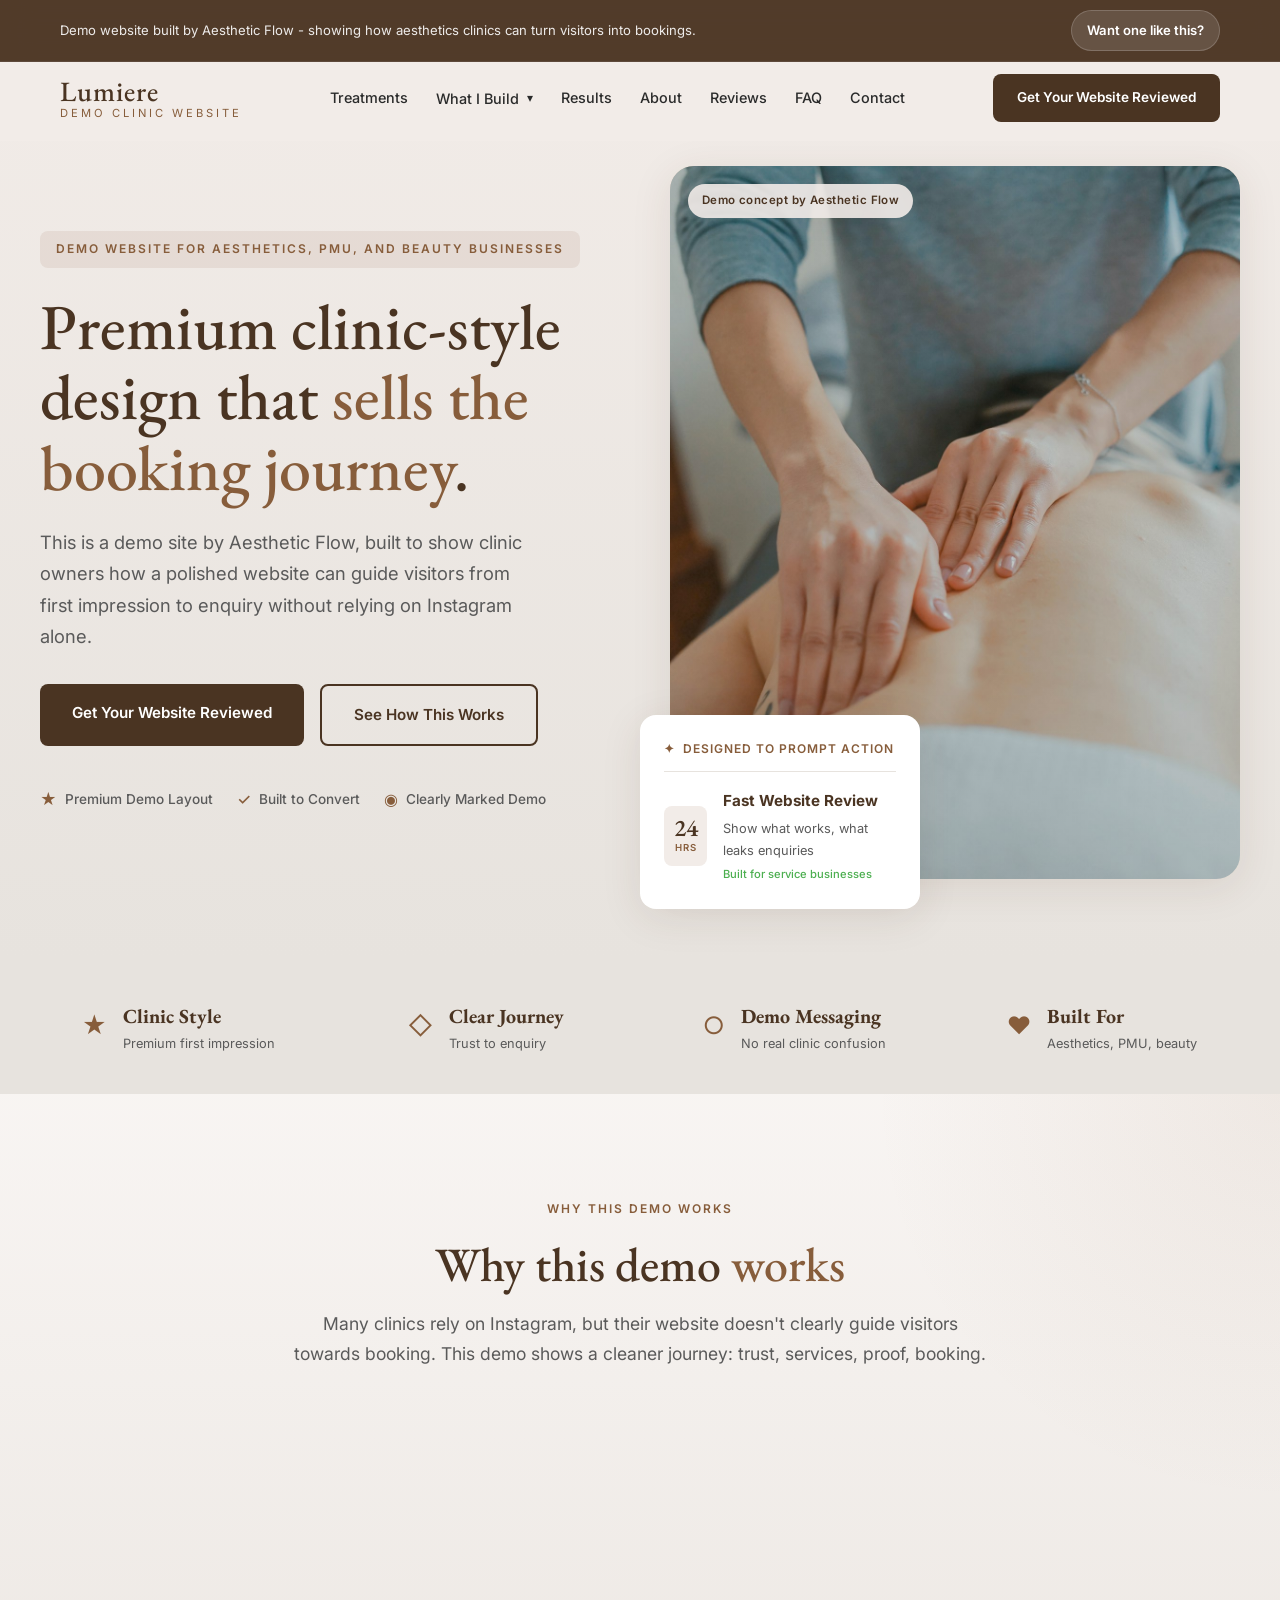
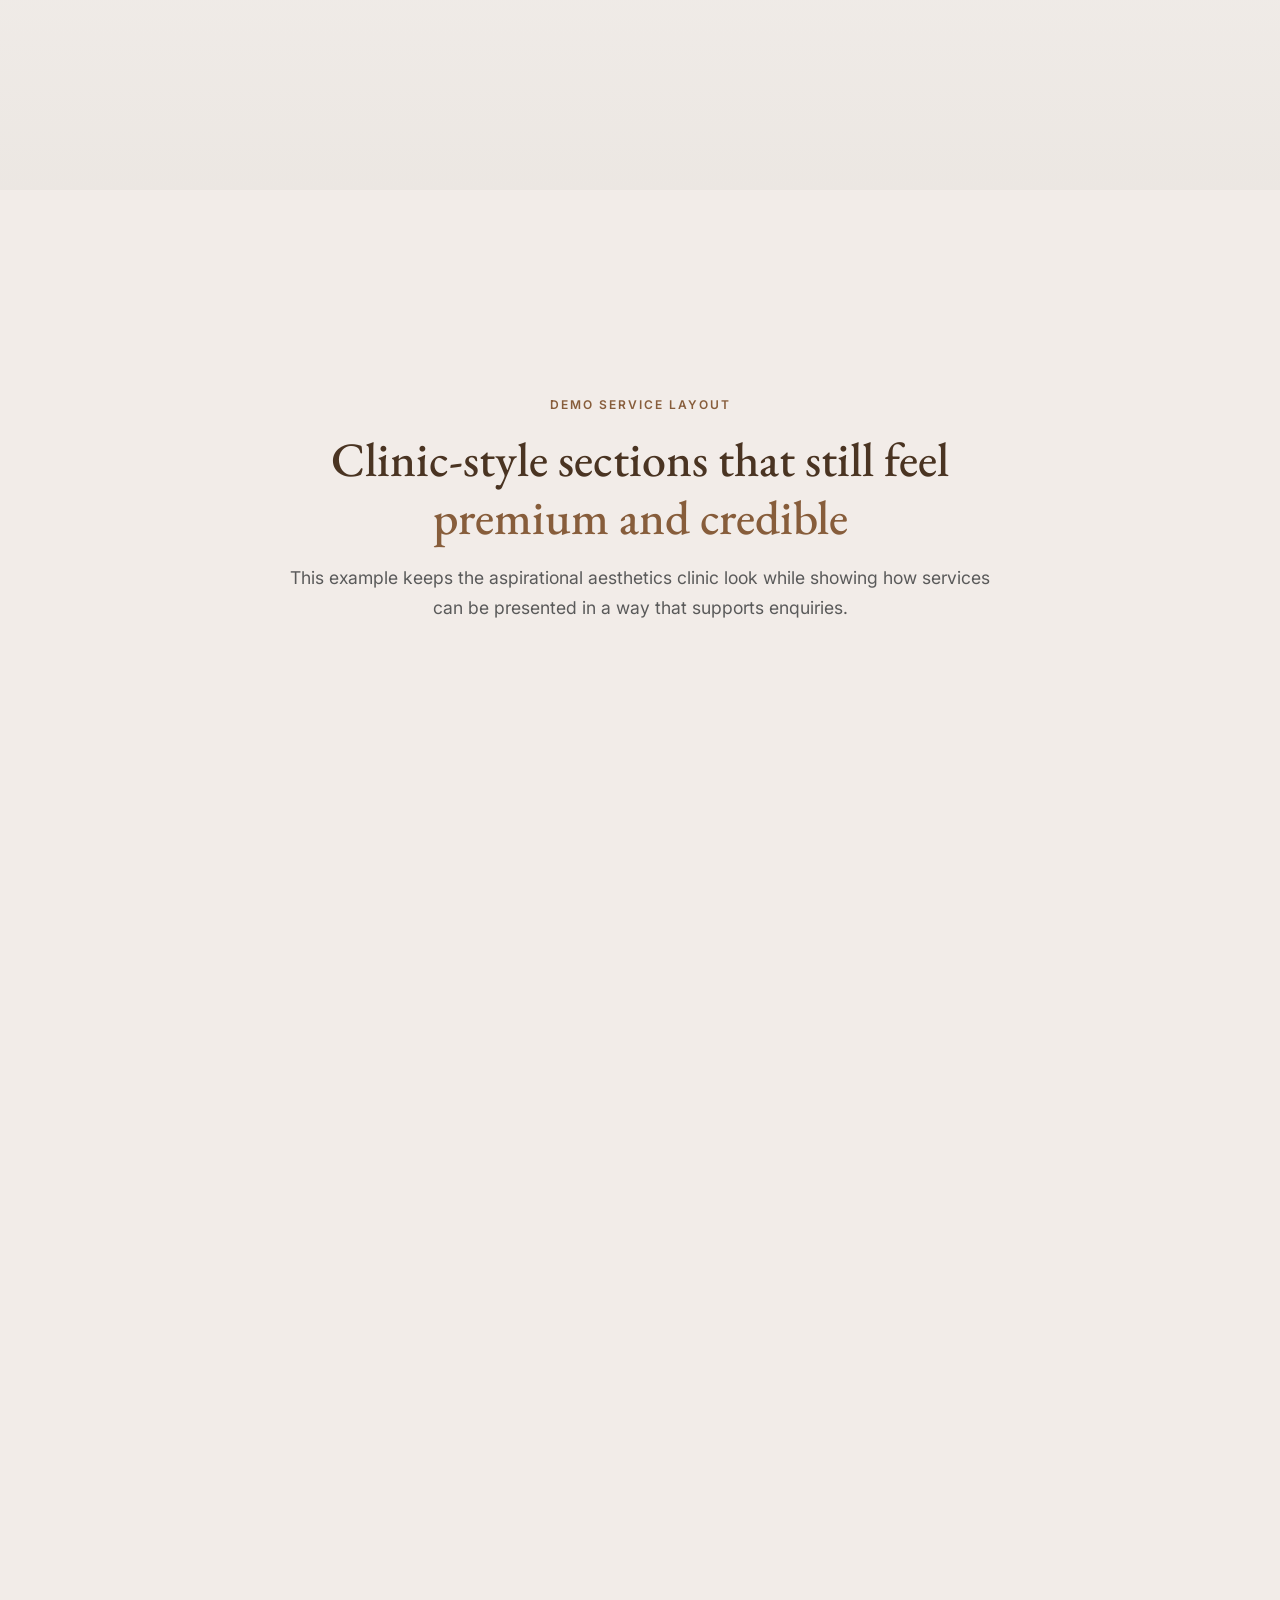
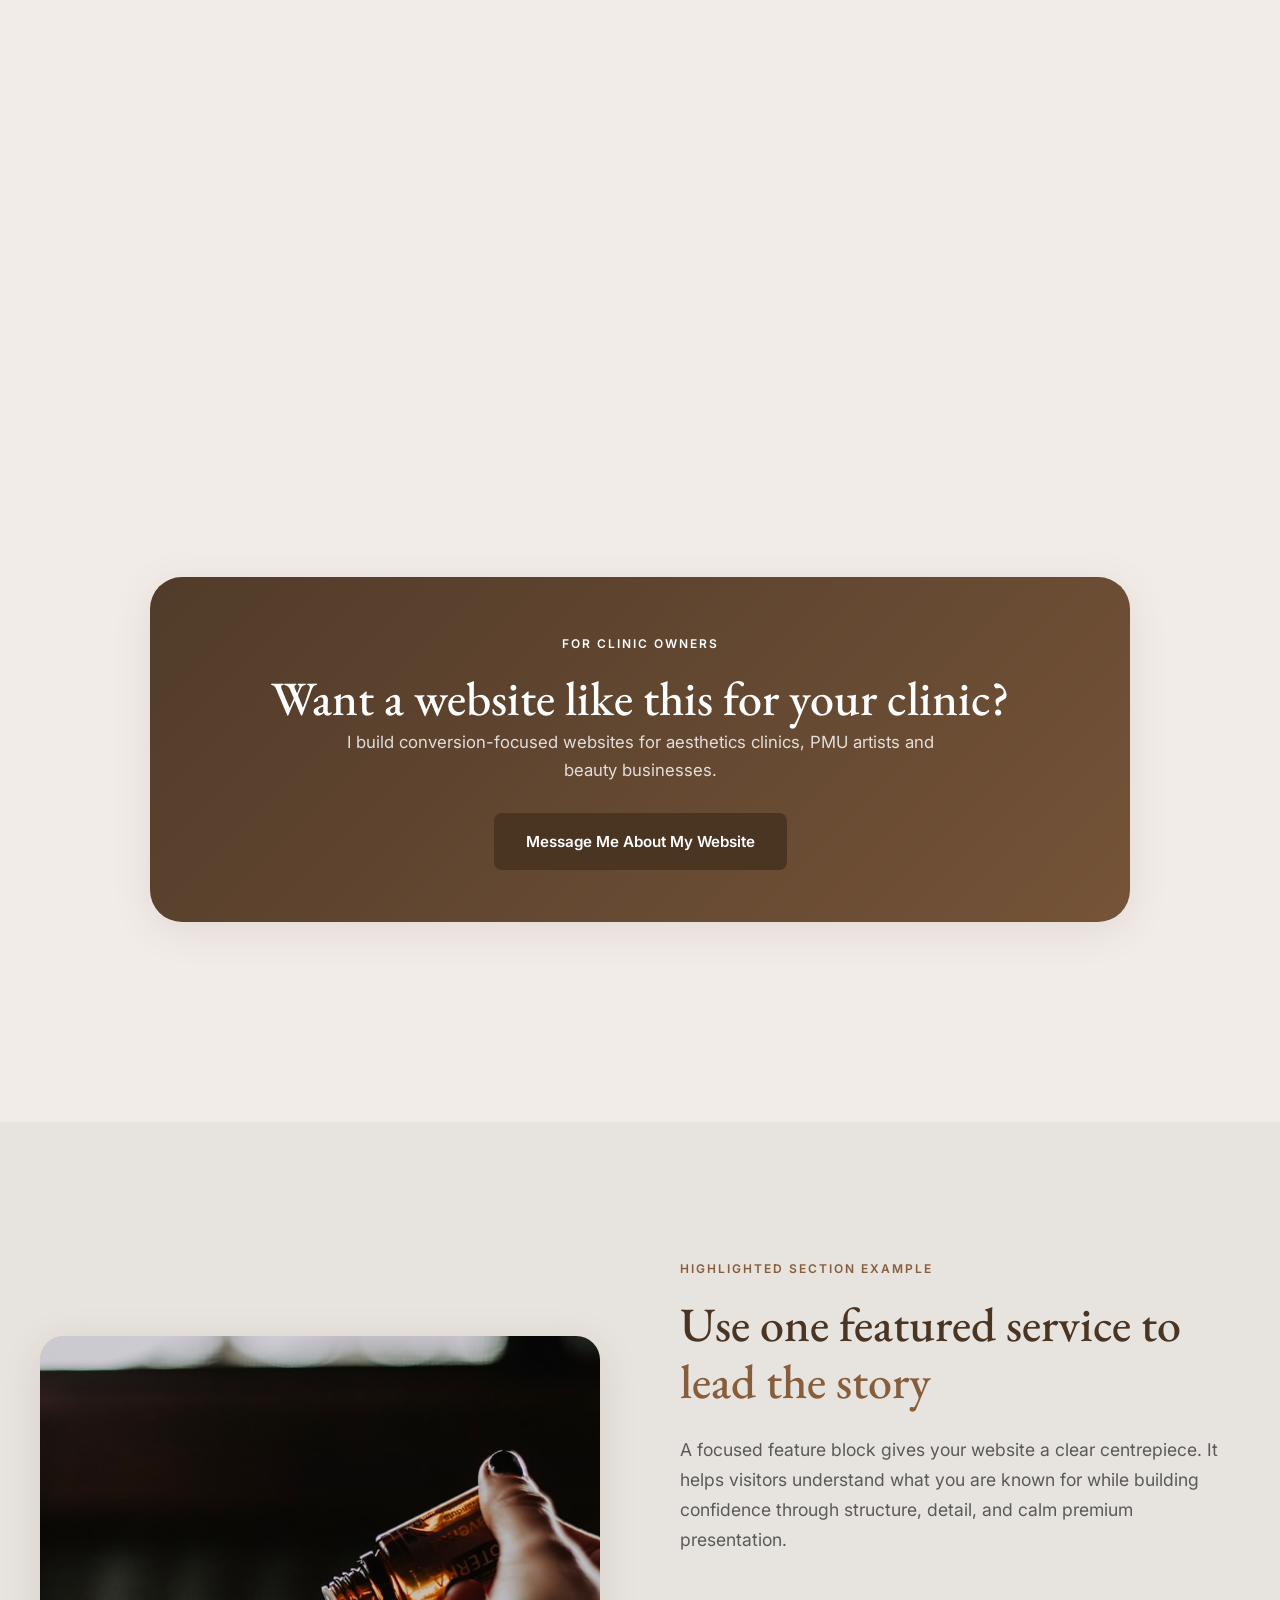
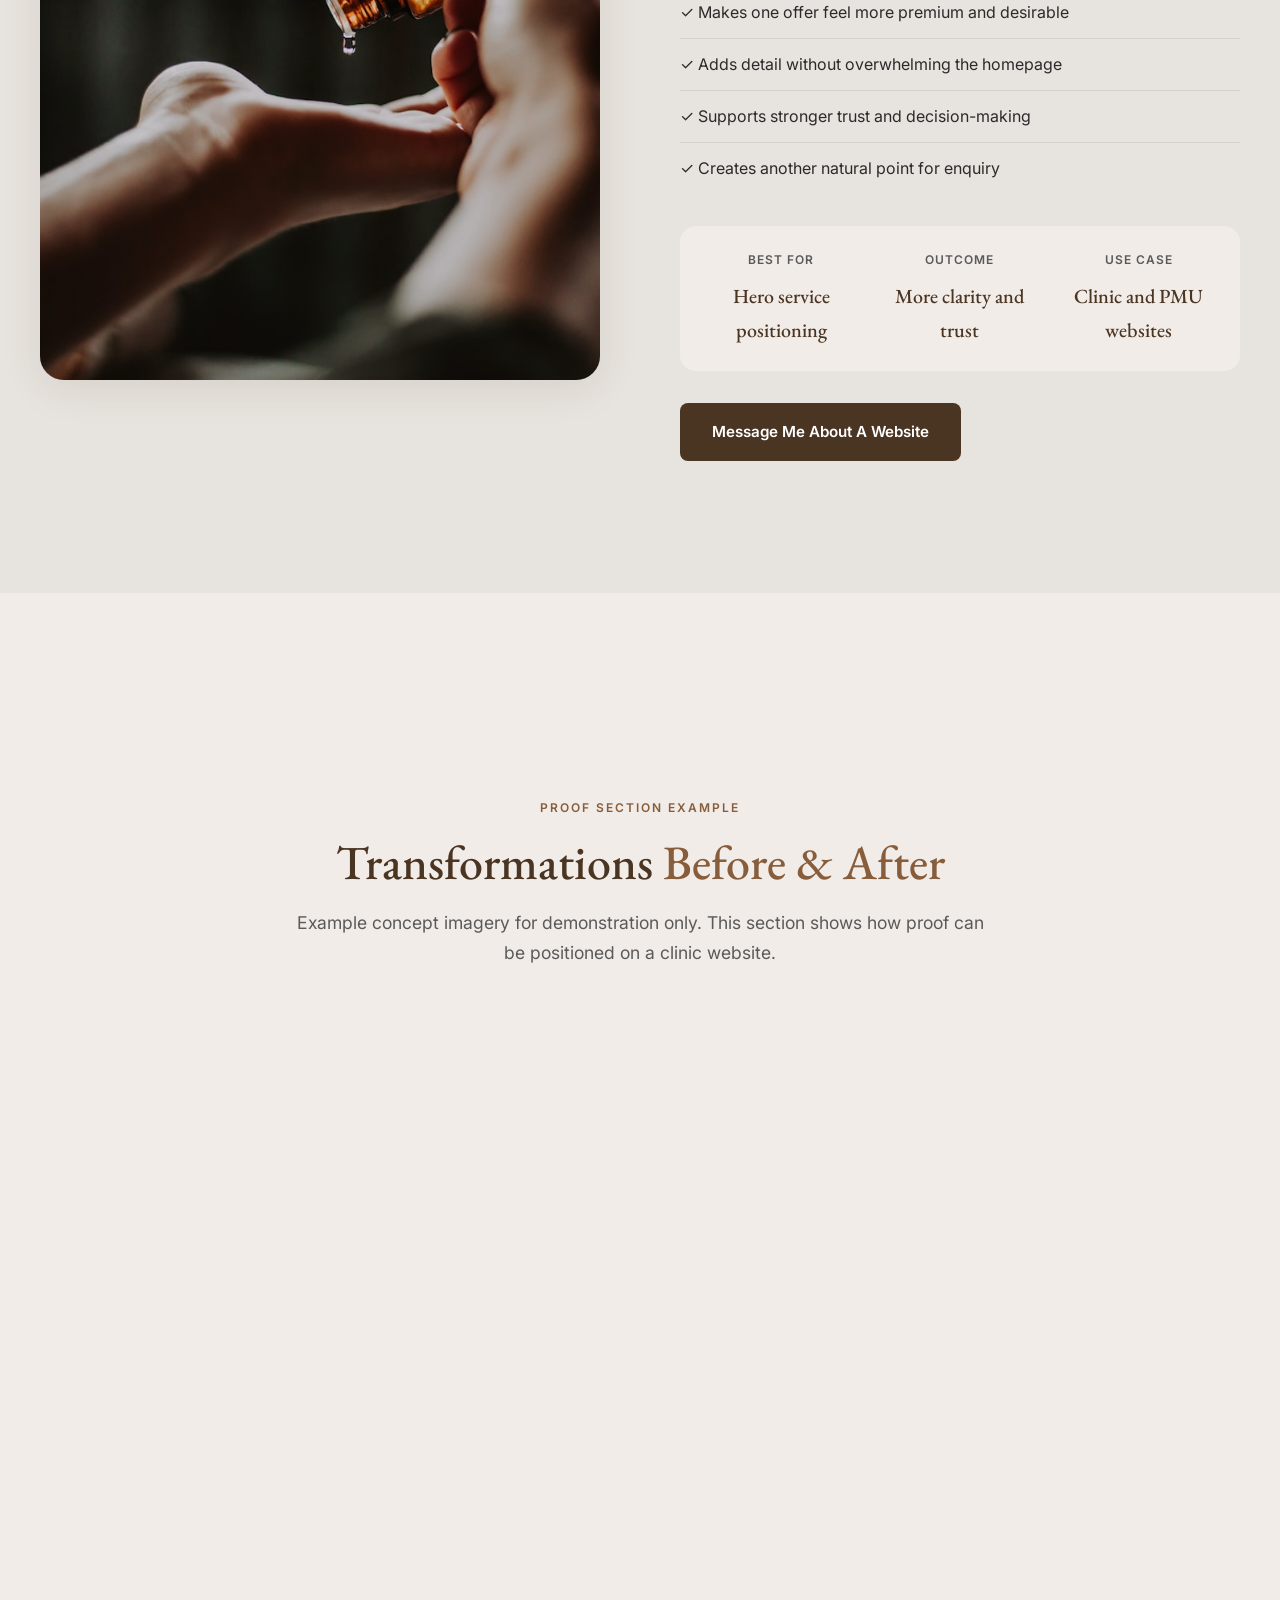
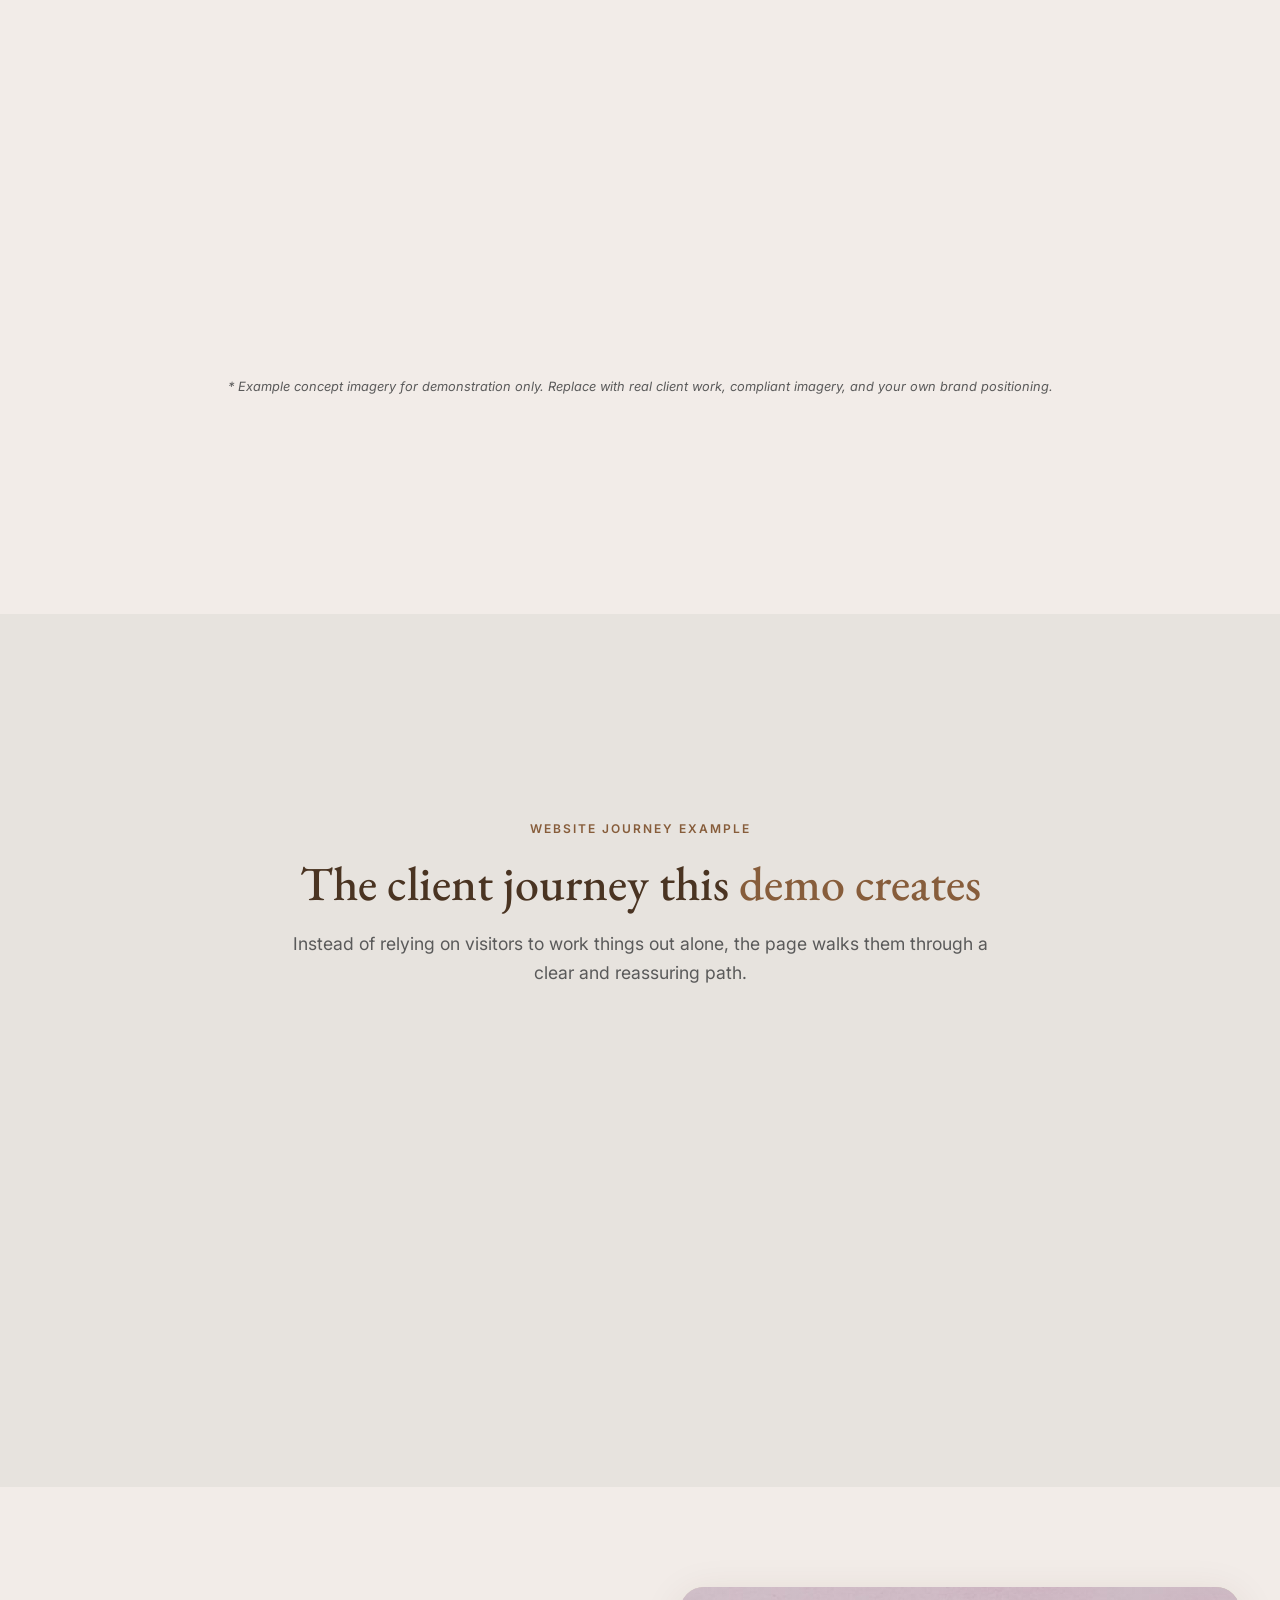
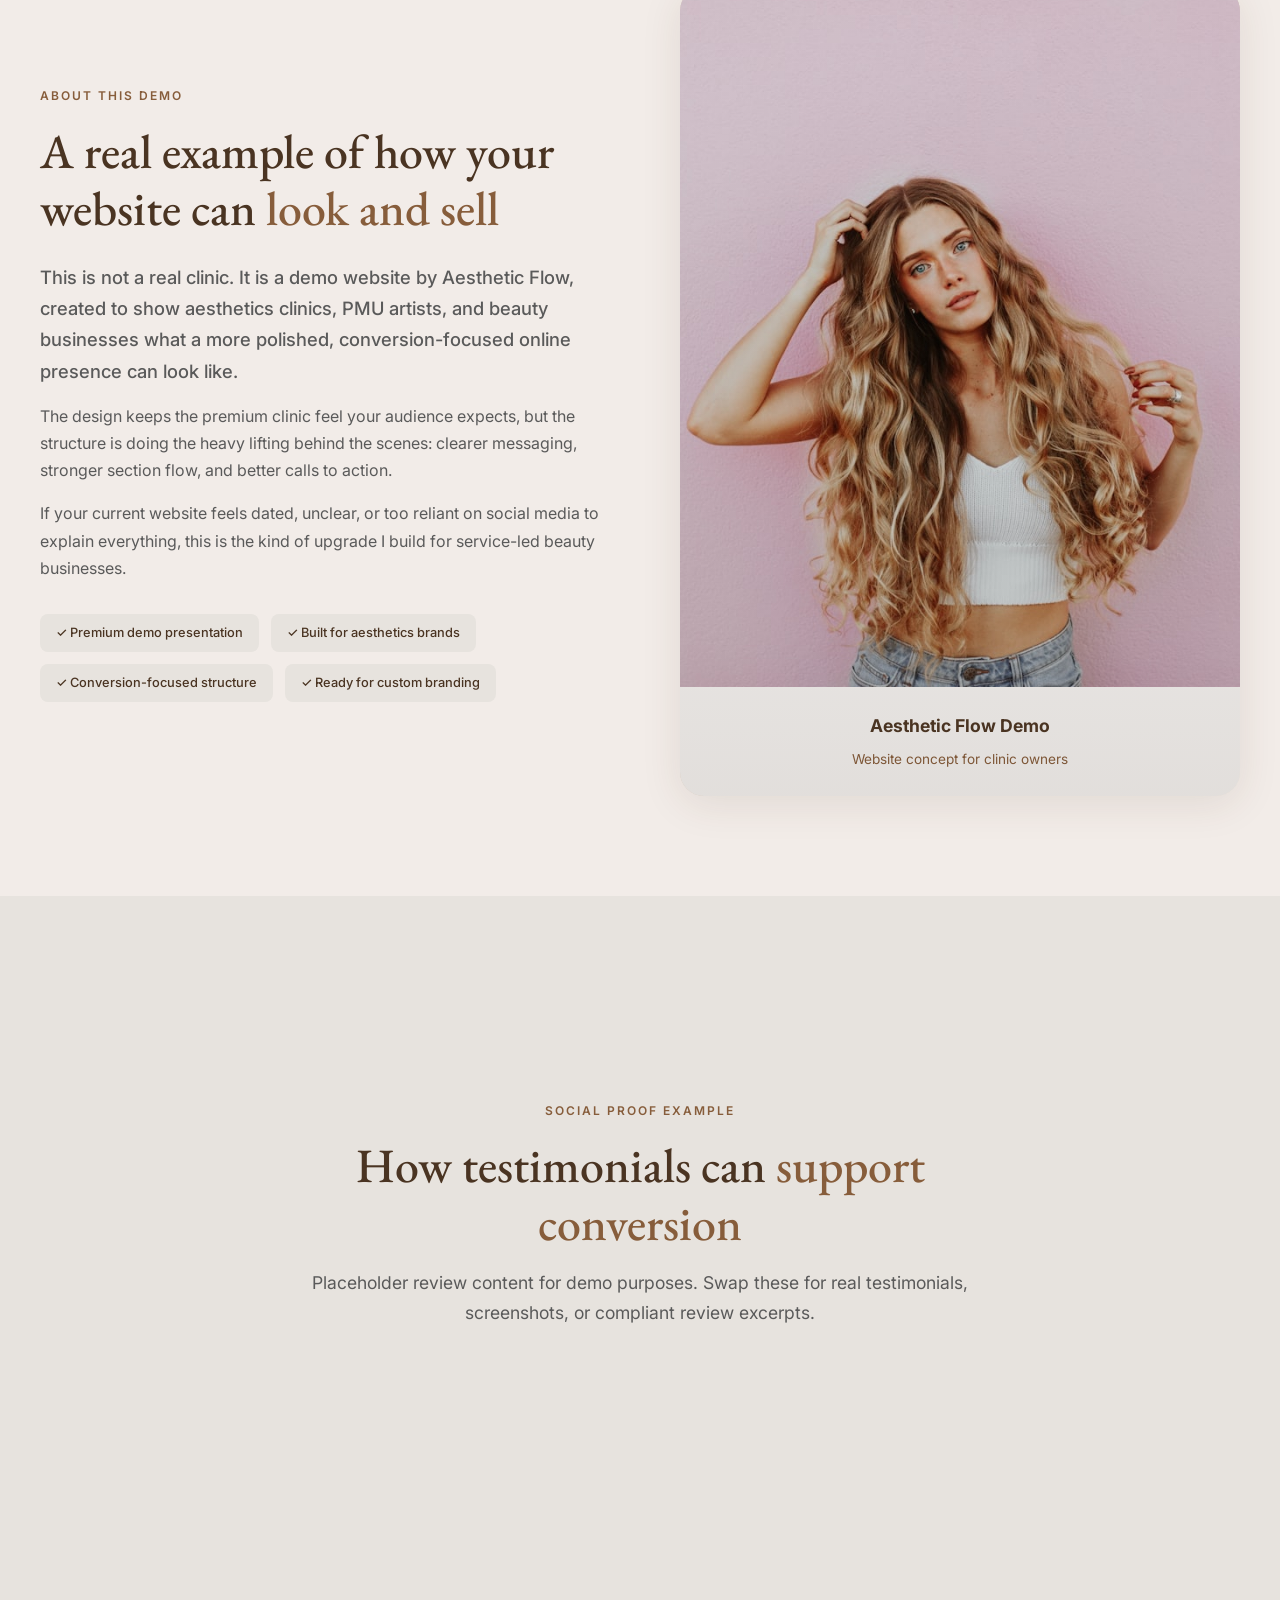
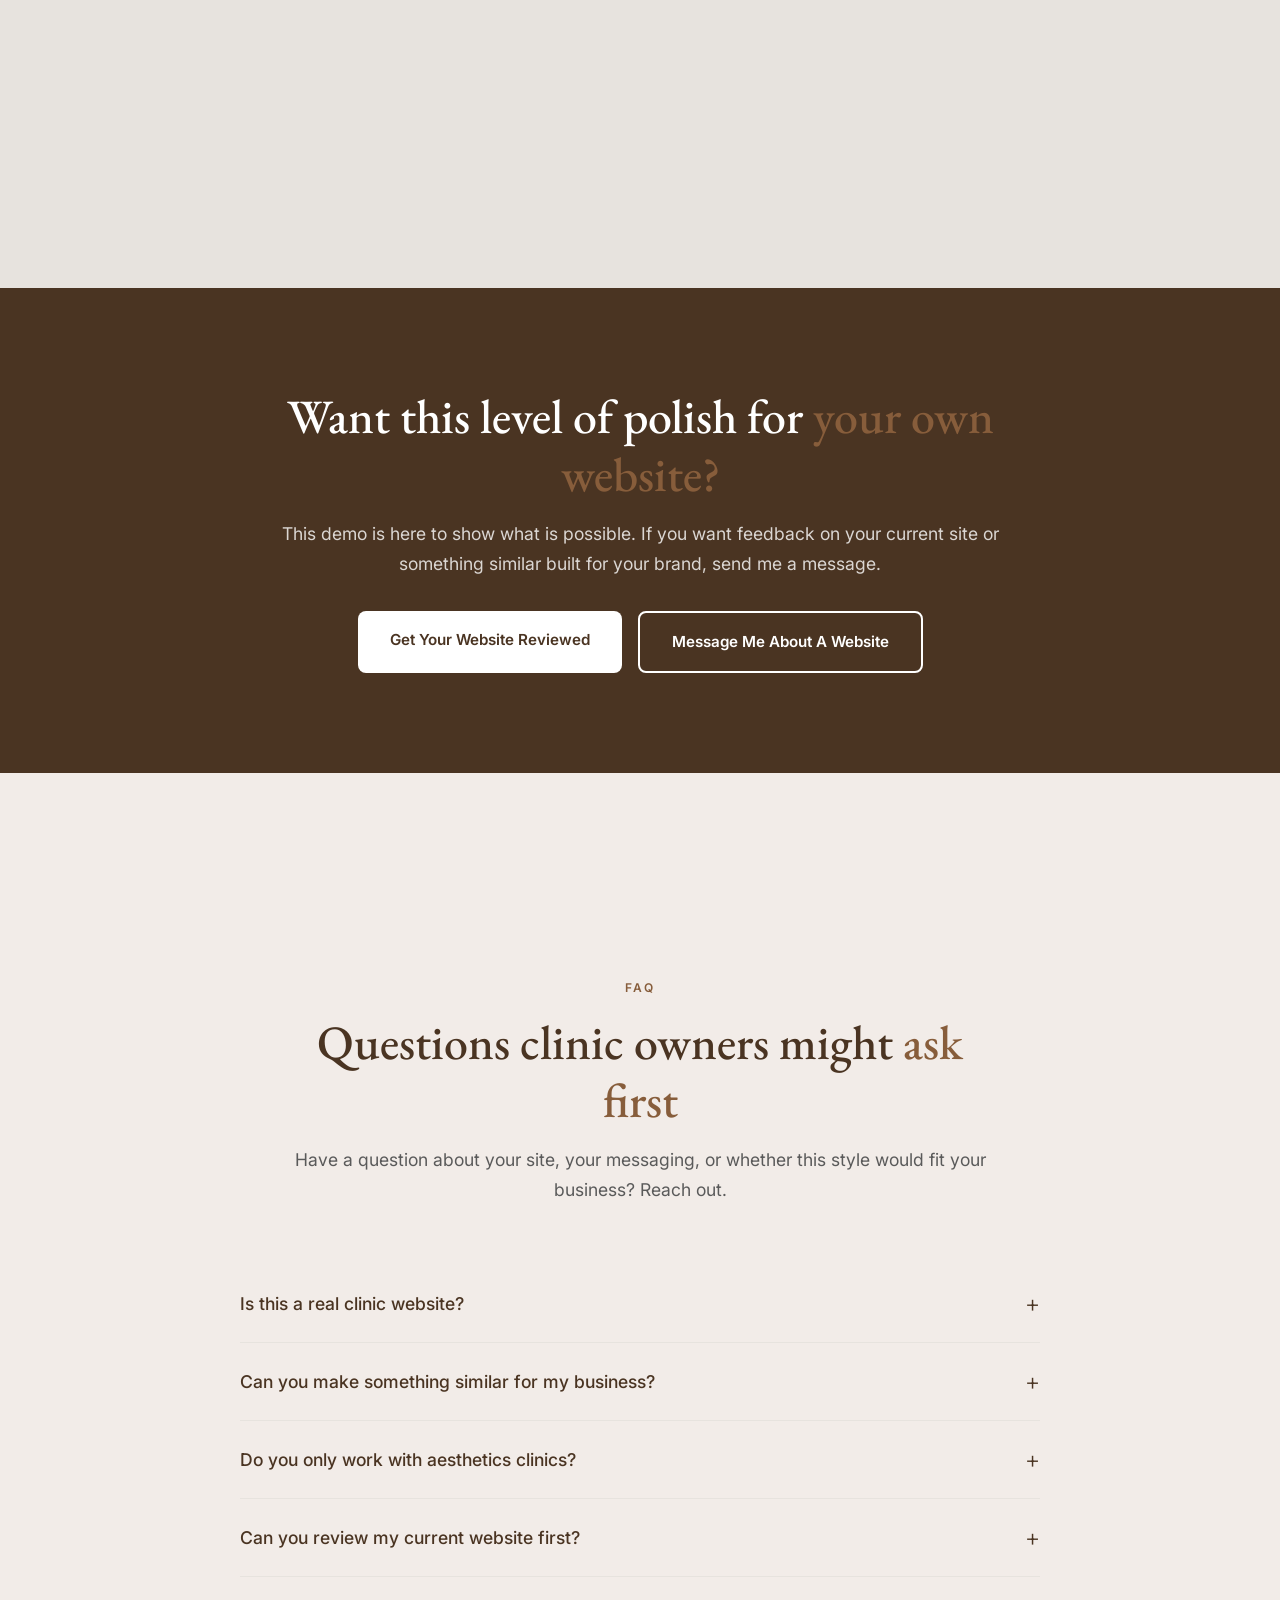
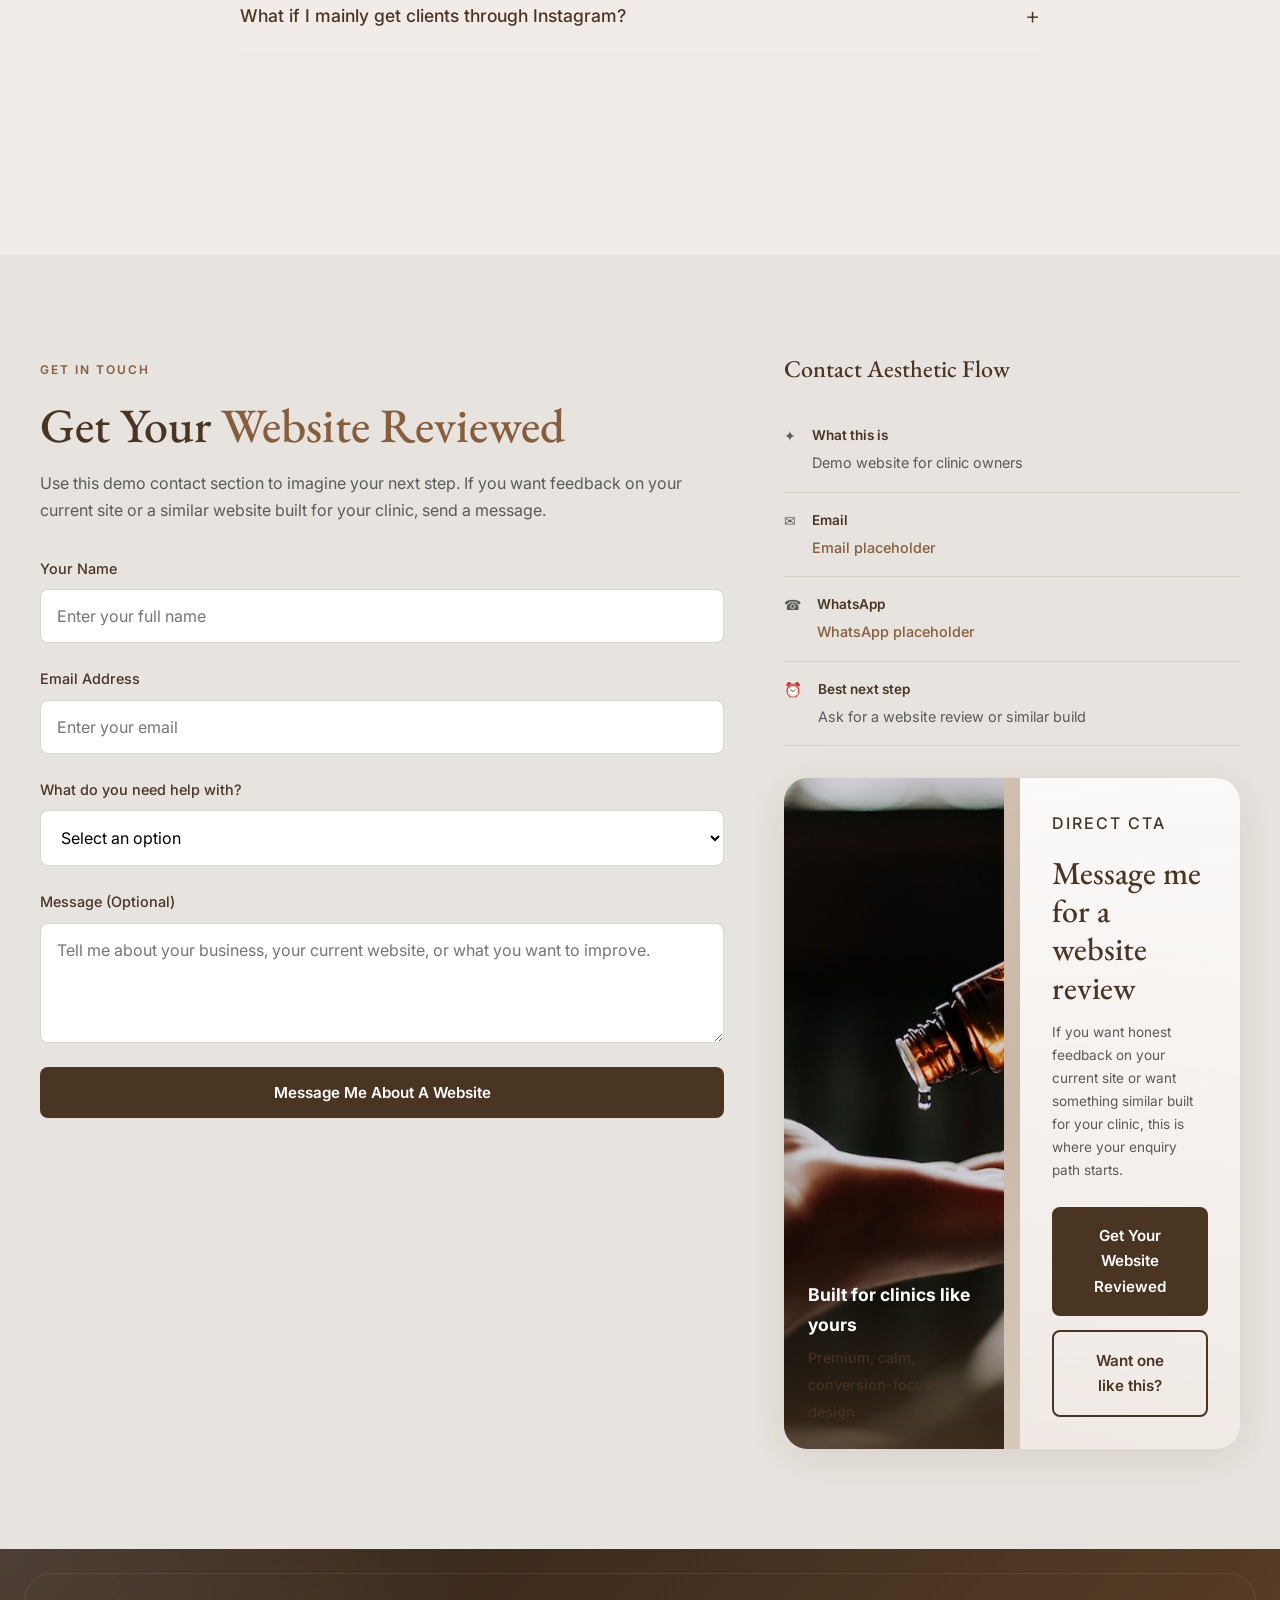
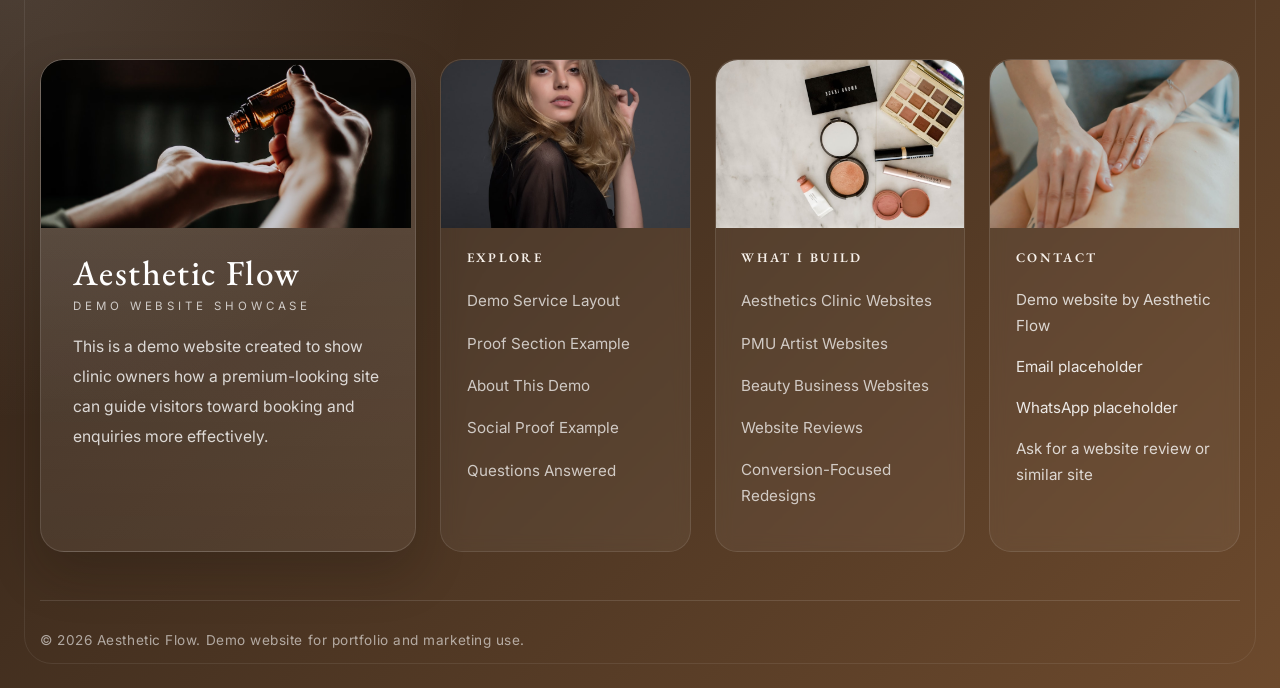
==== commit 7dc9d232: "Restore mega menu version" ====
--- a/index.html
+++ b/index.html
@@ -3,53 +3,88 @@
 <head>
   <meta charset="UTF-8">
   <meta name="viewport" content="width=device-width, initial-scale=1.0">
-  <title>Lumière Aesthetics Clinic | Premium Permanent Makeup & Aesthetics in Hull</title>
-  <meta name="description" content="Premium aesthetics clinic in Hull, UK. Anti-wrinkle treatments, lip enhancement, dermal fillers, skin boosters, permanent brows & lip blush. Book your consultation today.">
-  <meta name="robots" content="index, follow">
-  <link rel="canonical" href="https://lumiereaesthetics.co.uk/">
+  <title>Aesthetic Flow Demo | Premium Website Example for Aesthetics Clinics</title>
+  <meta name="description" content="Demo website by Aesthetic Flow showing how aesthetics clinics, PMU artists, and beauty businesses can turn visitors into enquiries and bookings.">
+  <meta name="robots" content="noindex, nofollow">
   <meta property="og:type" content="website">
-  <meta property="og:title" content="Lumière Aesthetics Clinic | Premium Aesthetics in Hull">
-  <meta property="og:description" content="Subtle enhancements. Naturally confident results.">
-  <meta property="og:url" content="https://lumiereaesthetics.co.uk/">
+  <meta property="og:title" content="Aesthetic Flow Demo | Website Example for Clinics">
+  <meta property="og:description" content="A premium demo website showing how clinic websites can build trust and drive more enquiries.">
   <meta property="og:image" content="images/og-image.jpg">
   <meta name="twitter:card" content="summary_large_image">
-  <meta name="twitter:title" content="Lumière Aesthetics Clinic">
-  <meta name="twitter:description" content="Subtle enhancements. Naturally confident results.">
-  
-  <!-- Fonts -->
+  <meta name="twitter:title" content="Aesthetic Flow Demo">
+  <meta name="twitter:description" content="A premium demo website for aesthetics clinics, PMU artists, and beauty businesses.">
+
   <link rel="preconnect" href="https://fonts.googleapis.com">
   <link rel="preconnect" href="https://fonts.gstatic.com" crossorigin>
   <link href="https://fonts.googleapis.com/css2?family=EB+Garamond:ital,wght@0,400;0,500;0,600;1,400&family=Inter:wght@300;400;500;600&display=swap" rel="stylesheet">
-  
-  <!-- Stylesheet -->
   <link rel="stylesheet" href="styles.css">
 </head>
 <body>
-  <!-- ============================================
-       1. STICKY NAVIGATION
-       ============================================ -->
+  <div class="demo-banner">
+    <div class="demo-banner-container">
+      <p>Demo website built by Aesthetic Flow - showing how aesthetics clinics can turn visitors into bookings.</p>
+      <a href="#contact" class="demo-banner-link">Want one like this?</a>
+    </div>
+  </div>
+
   <nav class="navbar" id="navbar">
     <div class="nav-container">
-      <!-- Logo -->
-      <a href="#" class="nav-logo">
-        <span class="logo-text">Lumière</span>
-        <span class="logo-sub">Aesthetics Clinic</span>
+      <a href="#hero" class="nav-logo">
+        <span class="logo-text">Lumiere</span>
+        <span class="logo-sub">Demo Clinic Website</span>
       </a>
-      
-      <!-- Desktop Navigation -->
+
       <ul class="nav-links" id="navLinks">
         <li><a href="#treatments">Treatments</a></li>
+        <li class="nav-dropdown nav-mega-dropdown">
+          <button class="nav-dropdown-toggle" type="button" aria-expanded="false">
+            What I Build
+            <span class="nav-caret">&#9662;</span>
+          </button>
+          <div class="nav-dropdown-menu mega-menu" role="menu" aria-label="What I Build services">
+            <div class="mega-menu-grid">
+              <a href="/aesthetics-clinic-websites.html" class="mega-menu-card" style="--card-bg: url('https://images.unsplash.com/photo-1582719478250-c89cae4dc85b?auto=format&fit=crop&w=1400&q=80');">
+                <span class="mega-card-category">Clinic Websites</span>
+                <span class="mega-card-title">Aesthetics Clinic Websites</span>
+                <span class="mega-card-desc">Premium clinic journeys designed to turn treatment interest into consultation bookings.</span>
+              </a>
+              <a href="/pmu-websites.html" class="mega-menu-card" style="--card-bg: url('https://images.unsplash.com/photo-1616394584738-fc6e612e71b9?auto=format&fit=crop&w=1400&q=80');">
+                <span class="mega-card-category">Permanent Makeup</span>
+                <span class="mega-card-title">PMU Artist Websites</span>
+                <span class="mega-card-desc">Luxury PMU pages for brows and lip blush that build trust before the first message.</span>
+              </a>
+              <a href="/beauty-business-websites.html" class="mega-menu-card" style="--card-bg: url('https://images.unsplash.com/photo-1570172619644-dfd03ed5d881?auto=format&fit=crop&w=1400&q=80');">
+                <span class="mega-card-category">Beauty Brands</span>
+                <span class="mega-card-title">Beauty Business Websites</span>
+                <span class="mega-card-desc">Elevated websites for salons, skin studios, and specialist beauty service businesses.</span>
+              </a>
+              <a href="/website-reviews.html" class="mega-menu-card" style="--card-bg: url('https://images.unsplash.com/photo-1521590832167-7bcbfaa6381f?auto=format&fit=crop&w=1400&q=80');">
+                <span class="mega-card-category">Performance Audit</span>
+                <span class="mega-card-title">Website Reviews</span>
+                <span class="mega-card-desc">Pinpoint conversion leaks and receive clear, practical actions to improve enquiry flow.</span>
+              </a>
+              <a href="/conversion-redesigns.html" class="mega-menu-card" style="--card-bg: url('https://images.unsplash.com/photo-1515377905703-c4788e51af15?auto=format&fit=crop&w=1400&q=80');">
+                <span class="mega-card-category">Strategic Redesign</span>
+                <span class="mega-card-title">Conversion-Focused Redesigns</span>
+                <span class="mega-card-desc">Transform a visually good site into a calm, persuasive journey that drives enquiries.</span>
+              </a>
+              <a href="/website-reviews.html" class="mega-menu-card" style="--card-bg: url('https://images.unsplash.com/photo-1616394584738-fc6e612e71b9?auto=format&fit=crop&w=1400&q=80');">
+                <span class="mega-card-category">Quick Win</span>
+                <span class="mega-card-title">Fast Website Review</span>
+                <span class="mega-card-desc">Receive a rapid premium review with high-impact fixes you can apply right away.</span>
+              </a>
+            </div>
+          </div>
+        </li>
         <li><a href="#results">Results</a></li>
         <li><a href="#about">About</a></li>
         <li><a href="#reviews">Reviews</a></li>
         <li><a href="#faq">FAQ</a></li>
         <li><a href="#contact">Contact</a></li>
       </ul>
-      
-      <!-- CTA Button -->
-      <a href="#contact" class="nav-cta">Book Consultation</a>
-      
-      <!-- Mobile Menu Toggle -->
+
+      <a href="#contact" class="nav-cta">Get Your Website Reviewed</a>
+
       <button class="mobile-toggle" id="mobileToggle" aria-label="Toggle menu">
         <span></span>
         <span></span>
@@ -57,674 +92,680 @@
       </button>
     </div>
   </nav>
-  
-  <!-- Mobile Menu Overlay -->
+
   <div class="mobile-menu" id="mobileMenu">
     <ul class="mobile-nav-links">
       <li><a href="#treatments">Treatments</a></li>
+      <li class="mobile-nav-group">
+        <button class="mobile-nav-toggle" type="button" aria-expanded="false">
+          <span>What I Build</span>
+          <span class="mobile-nav-caret">&#9662;</span>
+        </button>
+        <div class="mobile-submenu">
+          <a href="/aesthetics-clinic-websites.html">Aesthetics Clinic Websites</a>
+          <a href="/pmu-websites.html">PMU Artist Websites</a>
+          <a href="/beauty-business-websites.html">Beauty Business Websites</a>
+          <a href="/website-reviews.html">Website Reviews</a>
+          <a href="/conversion-redesigns.html">Conversion-Focused Redesigns</a>
+        </div>
+      </li>
       <li><a href="#results">Results</a></li>
       <li><a href="#about">About</a></li>
       <li><a href="#reviews">Reviews</a></li>
       <li><a href="#faq">FAQ</a></li>
       <li><a href="#contact">Contact</a></li>
     </ul>
-    <a href="#contact" class="mobile-cta">Book Consultation</a>
+    <a href="#contact" class="mobile-cta">Get Your Website Reviewed</a>
   </div>
-  
-  <!-- Mobile Floating CTA -->
-  <a href="#contact" class="mobile-floating-cta">Book Now</a>
-
-  <!-- ============================================
-       2. HERO SECTION
-       ============================================ -->
+
+  <a href="#contact" class="mobile-floating-cta">Website Review</a>
+
   <section class="hero" id="hero">
     <div class="hero-container">
       <div class="hero-content">
-        <span class="hero-badge">Premium Aesthetics Clinic in Hull</span>
-        <h1>Subtle enhancements.<br><span class="highlight">Naturally confident</span> results.</h1>
-        <p class="hero-subtitle">Expert anti-wrinkle treatments, lip enhancement, and permanent makeup in a calm, private clinic setting. Your natural beauty, elevated.</p>
-        
+        <span class="hero-badge">Demo website for aesthetics, PMU, and beauty businesses</span>
+        <h1>Premium clinic-style design that <span class="highlight">sells the booking journey</span>.</h1>
+        <p class="hero-subtitle">This is a demo site by Aesthetic Flow, built to show clinic owners how a polished website can guide visitors from first impression to enquiry without relying on Instagram alone.</p>
+
         <div class="hero-buttons">
-          <a href="#contact" class="btn btn-primary">Book a Consultation</a>
-          <a href="#treatments" class="btn btn-secondary">View Treatments</a>
-        </div>
-        
+          <a href="#contact" class="btn btn-primary">Get Your Website Reviewed</a>
+          <a href="#why-demo-works" class="btn btn-secondary">See How This Works</a>
+        </div>
+
         <div class="trust-badges">
           <div class="badge">
-            <span class="badge-icon">★</span>
-            <span>5-Star Rated</span>
+            <span class="badge-icon">&#9733;</span>
+            <span>Premium Demo Layout</span>
           </div>
           <div class="badge">
-            <span class="badge-icon">✓</span>
-            <span>Fully Insured</span>
+            <span class="badge-icon">&#10003;</span>
+            <span>Built to Convert</span>
           </div>
           <div class="badge">
-            <span class="badge-icon">♕</span>
-            <span>Private Clinic</span>
-          </div>
-        </div>
-      </div>
-      
+            <span class="badge-icon">&#9673;</span>
+            <span>Clearly Marked Demo</span>
+          </div>
+        </div>
+      </div>
+
       <div class="hero-visual">
-        <div class="hero-image-card" style="position:relative;">
-          <img 
-            src="https://images.unsplash.com/photo-1519823551278-64ac92734fb1?auto=format&fit=crop&w=1200&q=80" 
-            alt="Calm, elegant aesthetics clinic treatment room" 
-            class="hero-img-cover" 
+        <div class="hero-image-card" style="position: relative;">
+          <img
+            src="images/hero-room.jpg"
+            alt="Elegant treatment room styling used in this demo clinic website"
+            class="hero-img-cover"
             onerror="this.style.display='none';this.parentNode.style.background='linear-gradient(135deg,#D4C4B5 0%,#C9B8A8 50%,#E0D5C8 100%)';"
           />
           <div class="hero-img-overlay"></div>
-        </div>
-        <!-- Mock Appointment Card Overlay -->
+          <div class="demo-image-note">Demo concept by Aesthetic Flow</div>
+        </div>
         <div class="appointment-card">
           <div class="appointment-header">
-            <span class="appointment-icon">✦</span>
-            <span>Your Next Appointment</span>
+            <span class="appointment-icon">&#10022;</span>
+            <span>Designed To Prompt Action</span>
           </div>
           <div class="appointment-content">
             <div class="appointment-date">
-              <span class="date-day">15</span>
-              <span class="date-month">MAY</span>
+              <span class="date-day">24</span>
+              <span class="date-month">HRS</span>
             </div>
             <div class="appointment-details">
-              <strong>Lip Enhancement</strong>
-              <span>2:00 PM • Dr. Sarah Mitchell</span>
-              <span class="appointment-note">Confirmation sent</span>
-            </div>
-          </div>
-        </div>
-      </div>
-    </div>
-  </section>
-
-  <!-- ============================================
-       3. TRUST STRIP
-       ============================================ -->
+              <strong>Fast Website Review</strong>
+              <span>Show what works, what leaks enquiries</span>
+              <span class="appointment-note">Built for service businesses</span>
+            </div>
+          </div>
+        </div>
+      </div>
+    </div>
+  </section>
+
   <section class="trust-strip">
     <div class="trust-container">
       <div class="trust-item">
-        <span class="trust-icon">★</span>
+        <span class="trust-icon">&#9733;</span>
         <div class="trust-text">
-          <strong>500+</strong>
-          <span>5-Star Reviews</span>
+          <strong>Clinic Style</strong>
+          <span>Premium first impression</span>
         </div>
       </div>
       <div class="trust-item">
-        <span class="trust-icon">◇</span>
+        <span class="trust-icon">&#9671;</span>
         <div class="trust-text">
-          <strong>Natural</strong>
-          <span>Results</span>
+          <strong>Clear Journey</strong>
+          <span>Trust to enquiry</span>
         </div>
       </div>
       <div class="trust-item">
-        <span class="trust-icon">○</span>
+        <span class="trust-icon">&#9675;</span>
         <div class="trust-text">
-          <strong>Personalised</strong>
-          <span>Treatment Plans</span>
+          <strong>Demo Messaging</strong>
+          <span>No real clinic confusion</span>
         </div>
       </div>
       <div class="trust-item">
-        <span class="trust-icon">❤</span>
+        <span class="trust-icon">&#10084;</span>
         <div class="trust-text">
-          <strong>Aftercare</strong>
-          <span>Included</span>
-        </div>
-      </div>
-    </div>
-  </section>
-
-  <!-- ============================================
-       4. TREATMENTS SECTION
-       ============================================ -->
+          <strong>Built For</strong>
+          <span>Aesthetics, PMU, beauty</span>
+        </div>
+      </div>
+    </div>
+  </section>
+
+  <section class="why-demo-works" id="why-demo-works">
+    <div class="section-container">
+      <div class="section-header">
+        <span class="section-tag">Why This Demo Works</span>
+        <h2>Why this demo <span class="highlight">works</span></h2>
+        <p>Many clinics rely on Instagram, but their website doesn't clearly guide visitors towards booking. This demo shows a cleaner journey: trust, services, proof, booking.</p>
+      </div>
+
+      <div class="why-demo-grid">
+        <div class="why-demo-card reveal">
+          <div class="why-demo-icon">&#10022;</div>
+          <h3>Builds trust quickly</h3>
+          <p>Strong visuals, polished messaging, and reassuring structure help visitors feel confident within seconds.</p>
+        </div>
+        <div class="why-demo-card reveal">
+          <div class="why-demo-icon">&#8594;</div>
+          <h3>Guides visitors to book</h3>
+          <p>Every section has a purpose, moving people from interest to action instead of leaving them to guess what to do next.</p>
+        </div>
+        <div class="why-demo-card reveal">
+          <div class="why-demo-icon">&#9993;</div>
+          <h3>Turns interest into enquiries</h3>
+          <p>Clear calls to action, proof points, and contact prompts make it easier for the right client to message you.</p>
+        </div>
+      </div>
+    </div>
+  </section>
+
   <section class="treatments" id="treatments">
     <div class="section-container">
       <div class="section-header">
-        <span class="section-tag">Our Treatments</span>
-        <h2>Discover Our Premium <span class="highlight">Aesthetics Services</span></h2>
-        <p>Tailored treatments designed to enhance your natural beauty with subtle, lasting results.</p>
-      </div>
-      
+        <span class="section-tag">Demo Service Layout</span>
+        <h2>Clinic-style sections that still feel <span class="highlight">premium and credible</span></h2>
+        <p>This example keeps the aspirational aesthetics clinic look while showing how services can be presented in a way that supports enquiries.</p>
+      </div>
+
       <div class="treatments-grid">
-        <!-- Treatment Card 1 -->
         <div class="treatment-card reveal">
-          <img src="https://images.unsplash.com/photo-1512290923902-8a9f81dc236c?auto=format&fit=crop&w=1200&q=80" alt="Woman receiving anti-wrinkle treatment in a calm clinic" class="treatment-img" onerror="this.style.display='none';this.parentNode.style.background='linear-gradient(135deg,#E8B4B8 0%,#D4A5A8 100%)';" />
-          <div class="treatment-icon">⚡</div>
+          <img src="images/anti-wrinkle.jpg" alt="Service card example for anti-wrinkle treatment" class="treatment-img" onerror="this.style.display='none';this.parentNode.style.background='linear-gradient(135deg,#E8B4B8 0%,#D4A5A8 100%)';" />
+          <div class="treatment-icon">&#9889;</div>
           <h3>Anti-Wrinkle Treatments</h3>
-          <p>Smooth fine lines and wrinkles with our expert botulinum toxin treatments for a refreshed, natural appearance.</p>
-          <span class="treatment-price">from £180</span>
-          <a href="#contact" class="treatment-link">Learn more →</a>
-        </div>
-        <!-- Treatment Card 2 -->
+          <p>Use service cards like this to explain outcomes clearly, keep the brand elevated, and reduce friction before an enquiry.</p>
+          <span class="treatment-price">service example</span>
+          <a href="#contact" class="treatment-link">Get this structure &#8594;</a>
+        </div>
         <div class="treatment-card reveal">
-          <img src="https://images.unsplash.com/photo-1583001931096-959e9a1a6223?auto=format&fit=crop&w=1200&q=80" alt="Close up of natural lips after enhancement" class="treatment-img" onerror="this.style.display='none';this.parentNode.style.background='linear-gradient(135deg,#C9B8A8 0%,#B8A698 100%)';" />
-          <div class="treatment-icon">◇</div>
+          <img src="images/lips-closeup.jpg" alt="Service card example for lip enhancement" class="treatment-img" onerror="this.style.display='none';this.parentNode.style.background='linear-gradient(135deg,#C9B8A8 0%,#B8A698 100%)';" />
+          <div class="treatment-icon">&#9671;</div>
           <h3>Lip Enhancement</h3>
-          <p>Define and volumise your lips with natural-looking dermal fillers, tailored to your unique facial structure.</p>
-          <span class="treatment-price">from £220</span>
-          <a href="#contact" class="treatment-link">Learn more →</a>
-        </div>
-        <!-- Treatment Card 3 -->
+          <p>A strong services grid helps potential clients understand what you offer without having to dig through social posts.</p>
+          <span class="treatment-price">service example</span>
+          <a href="#contact" class="treatment-link">Get this structure &#8594;</a>
+        </div>
         <div class="treatment-card reveal">
-          <img src="https://images.unsplash.com/photo-1526047932273-341f2a7631f9?auto=format&fit=crop&w=1200&q=80" alt="Dermal filler treatment in progress" class="treatment-img" onerror="this.style.display='none';this.parentNode.style.background='linear-gradient(135deg,#D4C4B5 0%,#C4B4A5 100%)';" />
-          <div class="treatment-icon">○</div>
+          <img src="images/dermal-filler.jpg" alt="Service card example for dermal fillers" class="treatment-img" onerror="this.style.display='none';this.parentNode.style.background='linear-gradient(135deg,#D4C4B5 0%,#C4B4A5 100%)';" />
+          <div class="treatment-icon">&#9675;</div>
           <h3>Dermal Fillers</h3>
-          <p>Restore volume and contour to cheeks, jawline, and temples with premium hyaluronic acid fillers.</p>
-          <span class="treatment-price">from £250</span>
-          <a href="#contact" class="treatment-link">Learn more →</a>
-        </div>
-        <!-- Treatment Card 4 -->
+          <p>This layout gives each treatment enough space to feel valuable while still guiding the reader toward a single next step.</p>
+          <span class="treatment-price">service example</span>
+          <a href="#contact" class="treatment-link">Get this structure &#8594;</a>
+        </div>
         <div class="treatment-card reveal">
-          <img src="https://images.unsplash.com/photo-1487412720507-e7ab37603c6f?auto=format&fit=crop&w=1200&q=80" alt="Skin booster treatment with glowing skin" class="treatment-img" onerror="this.style.display='none';this.parentNode.style.background='linear-gradient(135deg,#B8C9C4 0%,#A8B9B4 100%)';" />
-          <div class="treatment-icon">✦</div>
+          <img src="images/skin-booster.jpg" alt="Service card example for skin boosters" class="treatment-img" onerror="this.style.display='none';this.parentNode.style.background='linear-gradient(135deg,#B8C9C4 0%,#A8B9B4 100%)';" />
+          <div class="treatment-icon">&#10022;</div>
           <h3>Skin Boosters</h3>
-          <p>Deep hydration and radiance with injectable skin boosters that improve skin quality from within.</p>
-          <span class="treatment-price">from £180</span>
-          <a href="#contact" class="treatment-link">Learn more →</a>
-        </div>
-        <!-- Treatment Card 5 -->
+          <p>Clean content hierarchy makes your website feel more premium and easier to trust than a feed-first journey.</p>
+          <span class="treatment-price">service example</span>
+          <a href="#contact" class="treatment-link">Get this structure &#8594;</a>
+        </div>
         <div class="treatment-card reveal">
-          <img src="https://images.unsplash.com/photo-1512496015851-a90fb38ba796?auto=format&fit=crop&w=1200&q=80" alt="Close up of perfectly shaped brows" class="treatment-img" onerror="this.style.display='none';this.parentNode.style.background='linear-gradient(135deg,#C9D4B8 0%,#B9C4A8 100%)';" />
-          <div class="treatment-icon">—</div>
+          <img src="images/brows.jpg" alt="Service card example for permanent brows" class="treatment-img" onerror="this.style.display='none';this.parentNode.style.background='linear-gradient(135deg,#C9D4B8 0%,#B9C4A8 100%)';" />
+          <div class="treatment-icon">&#8213;</div>
           <h3>Permanent Brows</h3>
-          <p>Perfectly shaped brows that frame your face beautifully. Microblading and powder techniques available.</p>
-          <span class="treatment-price">from £280</span>
-          <a href="#contact" class="treatment-link">Learn more →</a>
-        </div>
-        <!-- Treatment Card 6 -->
+          <p>Specialist services deserve positioning that feels bespoke, not lost in a generic template or crowded homepage.</p>
+          <span class="treatment-price">service example</span>
+          <a href="#contact" class="treatment-link">Get this structure &#8594;</a>
+        </div>
         <div class="treatment-card reveal">
-          <img src="https://images.unsplash.com/photo-1515886657613-9f3515b0c78f?auto=format&fit=crop&w=1200&q=80" alt="Soft, natural lip blush result" class="treatment-img" onerror="this.style.display='none';this.parentNode.style.background='linear-gradient(135deg,#E8B4B8 0%,#D4A5A8 100%)';" />
-          <div class="treatment-icon">♥</div>
+          <img src="images/lip-blush.jpg" alt="Service card example for lip blush" class="treatment-img" onerror="this.style.display='none';this.parentNode.style.background='linear-gradient(135deg,#E8B4B8 0%,#D4A5A8 100%)';" />
+          <div class="treatment-icon">&#9829;</div>
           <h3>Lip Blush</h3>
-          <p>Semi-permanent lip colour that enhances your natural lip shade with a soft, hydrated look.</p>
-          <span class="treatment-price">from £320</span>
-          <a href="#contact" class="treatment-link">Learn more →</a>
-        </div>
-      </div>
-    </div>
-  </section>
-
-  <!-- ============================================
-       5. FEATURED TREATMENT SECTION
-       ============================================ -->
+          <p>The same page structure can be adapted for PMU artists, beauty studios, and wider treatment menus.</p>
+          <span class="treatment-price">service example</span>
+          <a href="#contact" class="treatment-link">Get this structure &#8594;</a>
+        </div>
+      </div>
+    </div>
+  </section>
+
+  <section class="service-cta">
+    <div class="section-container">
+      <div class="service-cta-panel">
+        <span class="section-tag">For Clinic Owners</span>
+        <h2>Want a website like this for your clinic?</h2>
+        <p>I build conversion-focused websites for aesthetics clinics, PMU artists and beauty businesses.</p>
+        <a href="#contact" class="btn btn-primary">Message Me About My Website</a>
+      </div>
+    </div>
+  </section>
+
   <section class="featured-treatment">
     <div class="featured-container">
       <div class="featured-image">
-        <img src="images/featured-treatment.jpg" alt="Natural lip enhancement result in a premium clinic" class="featured-img" onerror="this.style.display='none';this.parentNode.style.background='linear-gradient(145deg,#D4C4B5 0%,#C9B8A8 30%,#E8DFD5 70%,#D4C4B5 100%)';" />
+        <img src="images/featured-treatment.jpg" alt="Feature section example showing premium treatment imagery" class="featured-img" onerror="this.style.display='none';this.parentNode.style.background='linear-gradient(145deg,#D4C4B5 0%,#C9B8A8 30%,#E8DFD5 70%,#D4C4B5 100%)';" />
         <div class="featured-img-overlay"></div>
       </div>
-      
+
       <div class="featured-content">
-        <span class="section-tag">Featured Treatment</span>
-        <h2>Natural <span class="highlight">Lip Enhancement</span></h2>
-        <p class="featured-desc">Achieve beautifully defined, naturally voluminous lips with our bespoke lip enhancement service. We prioritise a soft, natural look that complements your unique facial features.</p>
-        
+        <span class="section-tag">Highlighted Section Example</span>
+        <h2>Use one featured service to <span class="highlight">lead the story</span></h2>
+        <p class="featured-desc">A focused feature block gives your website a clear centrepiece. It helps visitors understand what you are known for while building confidence through structure, detail, and calm premium presentation.</p>
+
         <ul class="benefits-list">
-          <li>✓ Customised shape and volume to suit your face</li>
-          <li>✓ Premium FDA-approved dermal fillers</li>
-          <li>✓ Minimal discomfort with numbing anaesthetic</li>
-          <li>✓ Immediate, natural-looking results</li>
+          <li>&#10003; Makes one offer feel more premium and desirable</li>
+          <li>&#10003; Adds detail without overwhelming the homepage</li>
+          <li>&#10003; Supports stronger trust and decision-making</li>
+          <li>&#10003; Creates another natural point for enquiry</li>
         </ul>
-        
+
         <div class="treatment-info">
           <div class="info-item">
-            <span class="info-label">Treatment time</span>
-            <span class="info-value">30-45 mins</span>
+            <span class="info-label">Best for</span>
+            <span class="info-value">Hero service positioning</span>
           </div>
           <div class="info-item">
-            <span class="info-label">Results last</span>
-            <span class="info-value">6-12 months</span>
+            <span class="info-label">Outcome</span>
+            <span class="info-value">More clarity and trust</span>
           </div>
           <div class="info-item">
-            <span class="info-label">Downtime</span>
-            <span class="info-value">24-48 hours</span>
-          </div>
-        </div>
-        
-        <a href="#contact" class="btn btn-primary">Book Your Consultation</a>
-      </div>
-    </div>
-  </section>
-
-  <!-- ============================================
-       6. BEFORE/AFTER RESULTS SECTION
-       ============================================ -->
+            <span class="info-label">Use case</span>
+            <span class="info-value">Clinic and PMU websites</span>
+          </div>
+        </div>
+
+        <a href="#contact" class="btn btn-primary">Message Me About A Website</a>
+      </div>
+    </div>
+  </section>
+
   <section class="results" id="results">
     <div class="section-container">
       <div class="section-header">
-        <span class="section-tag">Real Results</span>
-        <h2>Transformations <span class="highlight">Before & After</span></h2>
-        <p>Example concept imagery for demonstration only. Individual results may vary.</p>
-      </div>
-      
+        <span class="section-tag">Proof Section Example</span>
+        <h2>Transformations <span class="highlight">Before &amp; After</span></h2>
+        <p>Example concept imagery for demonstration only. This section shows how proof can be positioned on a clinic website.</p>
+      </div>
+
       <div class="results-grid">
         <div class="result-card reveal">
           <div class="result-image">
-            <img src="https://images.unsplash.com/photo-1515886657613-9f3515b0c78f?auto=format&fit=crop&w=900&q=80" alt="Concept imagery: Lip blush result" class="result-img" onerror="this.style.display='none';this.parentNode.style.background='linear-gradient(135deg,#E8B4B8 0%,#D4A5A8 100%)';" />
+            <img src="images/lip-blush.jpg" alt="Concept imagery for lip blush results section" class="result-img" onerror="this.style.display='none';this.parentNode.style.background='linear-gradient(135deg,#E8B4B8 0%,#D4A5A8 100%)';" />
             <div class="result-img-overlay"></div>
           </div>
           <div class="result-label">Lip Blush <span class="concept-label">concept imagery</span></div>
         </div>
         <div class="result-card reveal">
           <div class="result-image">
-            <img src="https://images.unsplash.com/photo-1512496015851-a90fb38ba796?auto=format&fit=crop&w=900&q=80" alt="Concept imagery: Permanent brows result" class="result-img" onerror="this.style.display='none';this.parentNode.style.background='linear-gradient(135deg,#C9B8A8 0%,#B8A698 100%)';" />
+            <img src="images/brows.jpg" alt="Concept imagery for brow results section" class="result-img" onerror="this.style.display='none';this.parentNode.style.background='linear-gradient(135deg,#C9B8A8 0%,#B8A698 100%)';" />
             <div class="result-img-overlay"></div>
           </div>
           <div class="result-label">Permanent Brows <span class="concept-label">concept imagery</span></div>
         </div>
         <div class="result-card reveal">
           <div class="result-image">
-            <img src="https://images.unsplash.com/photo-1487412720507-e7ab37603c6f?auto=format&fit=crop&w=900&q=80" alt="Concept imagery: Skin refresh result" class="result-img" onerror="this.style.display='none';this.parentNode.style.background='linear-gradient(135deg,#D4C4B5 0%,#C4B4A5 100%)';" />
+            <img src="images/skin-booster.jpg" alt="Concept imagery for skin refresh results section" class="result-img" onerror="this.style.display='none';this.parentNode.style.background='linear-gradient(135deg,#D4C4B5 0%,#C4B4A5 100%)';" />
             <div class="result-img-overlay"></div>
           </div>
           <div class="result-label">Skin Refresh <span class="concept-label">concept imagery</span></div>
         </div>
         <div class="result-card reveal">
           <div class="result-image">
-            <img src="https://images.unsplash.com/photo-1583241800698-9ec8d5d3f7db?auto=format&fit=crop&w=900&q=80" alt="Concept imagery: Lip enhancement result" class="result-img" onerror="this.style.display='none';this.parentNode.style.background='linear-gradient(135deg,#D4A5A8 0%,#C49598 100%)';" />
+            <img src="images/featured-treatment.jpg" alt="Concept imagery for lip enhancement results section" class="result-img" onerror="this.style.display='none';this.parentNode.style.background='linear-gradient(135deg,#D4A5A8 0%,#C49598 100%)';" />
             <div class="result-img-overlay"></div>
           </div>
           <div class="result-label">Lip Enhancement <span class="concept-label">concept imagery</span></div>
         </div>
         <div class="result-card reveal">
           <div class="result-image">
-            <img src="https://images.unsplash.com/photo-1526047932273-341f2a7631f9?auto=format&fit=crop&w=900&q=80" alt="Concept imagery: Cheek definition result" class="result-img" onerror="this.style.display='none';this.parentNode.style.background='linear-gradient(135deg,#B8C9C4 0%,#A8B9B4 100%)';" />
+            <img src="images/dermal-filler.jpg" alt="Concept imagery for cheek definition results section" class="result-img" onerror="this.style.display='none';this.parentNode.style.background='linear-gradient(135deg,#B8C9C4 0%,#A8B9B4 100%)';" />
             <div class="result-img-overlay"></div>
           </div>
           <div class="result-label">Cheek Definition <span class="concept-label">concept imagery</span></div>
         </div>
         <div class="result-card reveal">
           <div class="result-image">
-            <img src="https://images.unsplash.com/photo-1512290923902-8a9f81dc236c?auto=format&fit=crop&w=900&q=80" alt="Concept imagery: Anti-wrinkle result" class="result-img" onerror="this.style.display='none';this.parentNode.style.background='linear-gradient(135deg,#C9D4B8 0%,#B9C4A8 100%)';" />
+            <img src="images/anti-wrinkle.jpg" alt="Concept imagery for anti-wrinkle results section" class="result-img" onerror="this.style.display='none';this.parentNode.style.background='linear-gradient(135deg,#C9D4B8 0%,#B9C4A8 100%)';" />
             <div class="result-img-overlay"></div>
           </div>
           <div class="result-label">Anti-Wrinkle <span class="concept-label">concept imagery</span></div>
         </div>
       </div>
-      
-      <p class="results-note">* Example concept imagery for demonstration only. Individual results may vary and will be discussed during your consultation.</p>
-    </div>
-  </section>
-
-  <!-- ============================================
-       7. PROCESS SECTION
-       ============================================ -->
+
+      <p class="results-note">* Example concept imagery for demonstration only. Replace with real client work, compliant imagery, and your own brand positioning.</p>
+    </div>
+  </section>
+
   <section class="process">
     <div class="section-container">
       <div class="section-header">
-        <span class="section-tag">Our Process</span>
-        <h2>Your <span class="highlight">Journey</span> With Us</h2>
-        <p>A seamless, personalised experience from consultation to aftercare.</p>
-      </div>
-      
+        <span class="section-tag">Website Journey Example</span>
+        <h2>The client journey this <span class="highlight">demo creates</span></h2>
+        <p>Instead of relying on visitors to work things out alone, the page walks them through a clear and reassuring path.</p>
+      </div>
+
       <div class="process-grid">
         <div class="process-card reveal">
           <div class="process-number">1</div>
-          <h3>Consultation</h3>
-          <p>We begin with a thorough discussion of your goals, concerns, and expectations. Your safety and satisfaction are our priority.</p>
-        </div>
-        
+          <h3>First Impression</h3>
+          <p>Strong visuals and clean messaging help the website feel premium, calm, and trustworthy right away.</p>
+        </div>
+
         <div class="process-card reveal">
           <div class="process-number">2</div>
-          <h3>Treatment Plan</h3>
-          <p>We create a bespoke treatment plan tailored to your unique features and desired outcomes, with transparent pricing.</p>
-        </div>
-        
+          <h3>Service Clarity</h3>
+          <p>Visitors quickly understand what is offered, who it is for, and why the business feels worth enquiring with.</p>
+        </div>
+
         <div class="process-card reveal">
           <div class="process-number">3</div>
-          <h3>Appointment</h3>
-          <p>Your treatment is performed in our calm, private clinic with the highest standards of hygiene and care.</p>
-        </div>
-        
+          <h3>Proof & Reassurance</h3>
+          <p>Proof sections, FAQs, and supportive content reduce hesitation and answer the questions people ask before they book.</p>
+        </div>
+
         <div class="process-card reveal">
           <div class="process-number">4</div>
-          <h3>Aftercare</h3>
-          <p>We provide comprehensive aftercare instructions and follow-up support to ensure optimal, lasting results.</p>
-        </div>
-      </div>
-    </div>
-  </section>
-
-  <!-- ============================================
-       8. ABOUT SECTION
-       ============================================ -->
+          <h3>Clear Enquiry Step</h3>
+          <p>Strategic CTAs make it obvious how to take the next step, whether that is a message, review request, or consultation.</p>
+        </div>
+      </div>
+    </div>
+  </section>
+
   <section class="about" id="about">
     <div class="about-container">
       <div class="about-content">
-        <span class="section-tag">About Us</span>
-        <h2>Meet Your <span class="highlight">Practitioner</span></h2>
-        
-        <p class="about-lead">At Lumière Aesthetics Clinic, we believe that true beauty lies in enhancement, not alteration. Our approach is gentle, precise, and always centred on your unique natural features.</p>
-        
-        <p>Founded by Dr. Sarah Mitchell, a fully qualified and insured aesthetics practitioner with over 8 years of experience in the industry. Our clinic offers a private, serene environment where client comfort and safety come first.</p>
-        
-        <p>We use only premium, FDA-approved products and follow the highest standards of hygiene and care. Every treatment is tailored to your individual needs, ensuring results that enhance your natural beauty without looking overdone.</p>
-        
+        <span class="section-tag">About This Demo</span>
+        <h2>A real example of how your website can <span class="highlight">look and sell</span></h2>
+
+        <p class="about-lead">This is not a real clinic. It is a demo website by Aesthetic Flow, created to show aesthetics clinics, PMU artists, and beauty businesses what a more polished, conversion-focused online presence can look like.</p>
+
+        <p>The design keeps the premium clinic feel your audience expects, but the structure is doing the heavy lifting behind the scenes: clearer messaging, stronger section flow, and better calls to action.</p>
+
+        <p>If your current website feels dated, unclear, or too reliant on social media to explain everything, this is the kind of upgrade I build for service-led beauty businesses.</p>
+
         <div class="credentials">
-          <div class="credential-badge">✓ Fully Insured</div>
-          <div class="credential-badge">✓ GMC Registered</div>
-          <div class="credential-badge">✓ Certified Practitioner</div>
-          <div class="credential-badge">✓ 8+ Years Experience</div>
-        </div>
-      </div>
-      
+          <div class="credential-badge">&#10003; Premium demo presentation</div>
+          <div class="credential-badge">&#10003; Built for aesthetics brands</div>
+          <div class="credential-badge">&#10003; Conversion-focused structure</div>
+          <div class="credential-badge">&#10003; Ready for custom branding</div>
+        </div>
+      </div>
+
       <div class="about-visual">
         <div class="about-image-card">
-          <img src="https://images.unsplash.com/photo-1500917293891-ef795e70e1f6?auto=format&fit=crop&w=1200&q=80" alt="Aesthetics practitioner in a calm clinic setting" class="about-img" onerror="this.style.display='none';this.parentNode.style.background='linear-gradient(145deg,#D4C4B5 0%,#C9B8A8 50%,#E0D5C8 100%)';" />
+          <img src="images/practitioner.jpg" alt="Brand-style portrait imagery for this demo website" class="about-img" onerror="this.style.display='none';this.parentNode.style.background='linear-gradient(145deg,#D4C4B5 0%,#C9B8A8 50%,#E0D5C8 100%)';" />
           <div class="about-img-overlay"></div>
           <div class="about-image-caption">
-            <strong>Dr. Sarah Mitchell</strong>
-            <span>Founder & Lead Practitioner</span>
-          </div>
-        </div>
-      </div>
-    </div>
-  </section>
-
-  <!-- ============================================
-       9. REVIEWS SECTION
-       ============================================ -->
+            <strong>Aesthetic Flow Demo</strong>
+            <span>Website concept for clinic owners</span>
+          </div>
+        </div>
+      </div>
+    </div>
+  </section>
+
   <section class="reviews" id="reviews">
     <div class="section-container">
       <div class="section-header">
-        <span class="section-tag">Client Reviews</span>
-        <h2>What Our <span class="highlight">Clients Say</span></h2>
-      </div>
-      
+        <span class="section-tag">Social Proof Example</span>
+        <h2>How testimonials can <span class="highlight">support conversion</span></h2>
+        <p>Placeholder review content for demo purposes. Swap these for real testimonials, screenshots, or compliant review excerpts.</p>
+      </div>
+
       <div class="reviews-grid">
         <div class="review-card reveal">
-          <div class="review-stars">★★★★★</div>
-          <p class="review-text">"Absolutely thrilled with my lip enhancement. Sarah took the time to understand exactly what I wanted and the results are so natural. I couldn't recommend her enough."</p>
+          <div class="review-stars">&#9733;&#9733;&#9733;&#9733;&#9733;</div>
+          <p class="review-text">"This section can reassure hesitant visitors by showing clear, believable experiences in the same premium tone as the rest of the site."</p>
           <div class="review-author">
-            <strong>Emma R.</strong>
-            <span>Lip Enhancement</span>
-          </div>
-        </div>
-        
+            <strong>Placeholder Review</strong>
+            <span>Testimonial layout example</span>
+          </div>
+        </div>
+
         <div class="review-card reveal">
-          <div class="review-stars">★★★★★</div>
-          <p class="review-text">"The consultation was so thorough and put me at ease immediately. My anti-wrinkle treatment has given me back my confidence. The clinic itself is beautiful and so calming."</p>
+          <div class="review-stars">&#9733;&#9733;&#9733;&#9733;&#9733;</div>
+          <p class="review-text">"When testimonials are positioned properly, they support the sale instead of feeling like an afterthought tucked away at the bottom of the page."</p>
           <div class="review-author">
-            <strong>Sarah L.</strong>
-            <span>Anti-Wrinkle Treatment</span>
-          </div>
-        </div>
-        
+            <strong>Placeholder Review</strong>
+            <span>Trust-building example</span>
+          </div>
+        </div>
+
         <div class="review-card reveal">
-          <div class="review-stars">★★★★★</div>
-          <p class="review-text">"Had my permanent brows done and I couldn't be happier. The shape is perfect and exactly what I asked for. The aftercare support has been fantastic too."</p>
+          <div class="review-stars">&#9733;&#9733;&#9733;&#9733;&#9733;</div>
+          <p class="review-text">"For beauty and aesthetics businesses, the combination of visuals, proof, and CTA placement often matters more than having dozens of disconnected pages."</p>
           <div class="review-author">
-            <strong>Jennifer M.</strong>
-            <span>Permanent Brows</span>
-          </div>
-        </div>
-      </div>
-    </div>
-  </section>
-
-  <!-- ============================================
-       10. BOOKING CTA SECTION
-       ============================================ -->
+            <strong>Placeholder Review</strong>
+            <span>Demo content only</span>
+          </div>
+        </div>
+      </div>
+    </div>
+  </section>
+
   <section class="booking-cta">
     <div class="booking-container">
       <div class="booking-content">
-        <h2>Ready to Enhance Your <span class="highlight">Natural Beauty?</span></h2>
-        <p>Book your complimentary consultation today and discover how subtle enhancements can transform your confidence.</p>
-        
+        <h2>Want this level of polish for <span class="highlight">your own website?</span></h2>
+        <p>This demo is here to show what is possible. If you want feedback on your current site or something similar built for your brand, send me a message.</p>
+
         <div class="booking-buttons">
-          <a href="#contact" class="btn btn-primary btn-light">Book Free Consultation</a>
-          <a href="#treatments" class="btn btn-secondary btn-outline">View All Treatments</a>
-        </div>
-      </div>
-    </div>
-  </section>
-
-  <!-- ============================================
-       11. FAQ SECTION
-       ============================================ -->
+          <a href="#contact" class="btn btn-primary btn-light">Get Your Website Reviewed</a>
+          <a href="#contact" class="btn btn-secondary btn-outline">Message Me About A Website</a>
+        </div>
+      </div>
+    </div>
+  </section>
+
   <section class="faq" id="faq">
     <div class="section-container">
       <div class="section-header">
         <span class="section-tag">FAQ</span>
-        <h2>Frequently <span class="highlight">Asked Questions</span></h2>
-        <p>Have a question? Get in touch — we're happy to help.</p>
-      </div>
-      
+        <h2>Questions clinic owners might <span class="highlight">ask first</span></h2>
+        <p>Have a question about your site, your messaging, or whether this style would fit your business? Reach out.</p>
+      </div>
+
       <div class="faq-list">
         <div class="faq-item">
           <button class="faq-question">
-            <span>Is the consultation free?</span>
+            <span>Is this a real clinic website?</span>
             <span class="faq-icon">+</span>
           </button>
           <div class="faq-answer">
-            <p>Yes, initial consultations are completely complimentary. We take the time to understand your goals, assess your suitability, and create a personalised treatment plan without any obligation.</p>
-          </div>
-        </div>
-        
+            <p>No. This is a demo website built by Aesthetic Flow to show aesthetics clinics, PMU artists, and beauty businesses what a more premium and conversion-focused site could look like.</p>
+          </div>
+        </div>
+
         <div class="faq-item">
           <button class="faq-question">
-            <span>How long do results last?</span>
+            <span>Can you make something similar for my business?</span>
             <span class="faq-icon">+</span>
           </button>
           <div class="faq-answer">
-            <p>Results vary by treatment. Anti-wrinkle treatments typically last 3-4 months, dermal fillers 6-12 months, and permanent makeup 12-18 months. We'll discuss expected duration during your consultation.</p>
-          </div>
-        </div>
-        
+            <p>Yes. This design style can be adapted to your brand, treatment menu, testimonials, imagery, and the specific way you want people to enquire or book.</p>
+          </div>
+        </div>
+
         <div class="faq-item">
           <button class="faq-question">
-            <span>Will it look natural?</span>
+            <span>Do you only work with aesthetics clinics?</span>
             <span class="faq-icon">+</span>
           </button>
           <div class="faq-answer">
-            <p>Natural results are our priority. We believe in subtle enhancement rather than dramatic change. Every treatment is tailored to your unique facial structure to ensure results that look like a better version of you.</p>
-          </div>
-        </div>
-        
+            <p>I build for aesthetics clinics, PMU artists, and beauty-led service businesses that need a website to feel premium and convert better.</p>
+          </div>
+        </div>
+
         <div class="faq-item">
           <button class="faq-question">
-            <span>Is there any downtime?</span>
+            <span>Can you review my current website first?</span>
             <span class="faq-icon">+</span>
           </button>
           <div class="faq-answer">
-            <p>Most treatments have minimal downtime. You may experience slight swelling or bruising which typically resolves within 24-48 hours. We'll provide detailed aftercare instructions to ensure optimal healing.</p>
-          </div>
-        </div>
-        
+            <p>Yes. If you want a quick review of what is helping or hurting enquiries on your current site, message me and I can take a look.</p>
+          </div>
+        </div>
+
         <div class="faq-item">
           <button class="faq-question">
-            <span>Do you offer aftercare?</span>
+            <span>What if I mainly get clients through Instagram?</span>
             <span class="faq-icon">+</span>
           </button>
           <div class="faq-answer">
-            <p>Yes, comprehensive aftercare is included with every treatment. We provide detailed aftercare instructions, product recommendations, and follow-up support to ensure your results last as long as possible.</p>
-          </div>
-        </div>
-      </div>
-    </div>
-  </section>
-
-  <!-- ============================================
-       12. CONTACT SECTION
-       ============================================ -->
+            <p>That is common, but your website should still help close the sale. A stronger site gives visitors somewhere clear and credible to land when they are ready to enquire.</p>
+          </div>
+        </div>
+      </div>
+    </div>
+  </section>
+
   <section class="contact" id="contact">
     <div class="contact-container">
       <div class="contact-form-section">
         <span class="section-tag">Get in Touch</span>
-        <h2>Book Your <span class="highlight">Consultation</span></h2>
-        <p>Fill out the form below and we'll be in touch within 24 hours.</p>
-        
-        <form class="contact-form" id="contactForm">
+        <h2>Get Your <span class="highlight">Website Reviewed</span></h2>
+        <p>Use this demo contact section to imagine your next step. If you want feedback on your current site or a similar website built for your clinic, send a message.</p>
+
+        <form class="contact-form" id="contactForm" action="#" method="post">
           <div class="form-group">
             <label for="name">Your Name</label>
             <input type="text" id="name" name="name" placeholder="Enter your full name" required>
           </div>
-          
+
           <div class="form-group">
             <label for="email">Email Address</label>
             <input type="email" id="email" name="email" placeholder="Enter your email" required>
           </div>
-          
+
           <div class="form-group">
-            <label for="treatment">Treatment Interest</label>
+            <label for="treatment">What do you need help with?</label>
             <select id="treatment" name="treatment" required>
-              <option value="" disabled selected>Select a treatment</option>
-              <option value="anti-wrinkle">Anti-Wrinkle Treatment</option>
-              <option value="lip-enhancement">Lip Enhancement</option>
-              <option value="dermal-fillers">Dermal Fillers</option>
-              <option value="skin-boosters">Skin Boosters</option>
-              <option value="permanent-brows">Permanent Brows</option>
-              <option value="lip-blush">Lip Blush</option>
+              <option value="" disabled selected>Select an option</option>
+              <option value="website-review">Website Review</option>
+              <option value="new-clinic-website">New Clinic Website</option>
+              <option value="pmu-website">PMU Website</option>
+              <option value="beauty-business-website">Beauty Business Website</option>
+              <option value="redesign">Website Redesign</option>
               <option value="other">Other / Not Sure</option>
             </select>
           </div>
-          
+
           <div class="form-group">
             <label for="message">Message (Optional)</label>
-            <textarea id="message" name="message" rows="4" placeholder="Tell us about your goals or any questions you have..."></textarea>
-          </div>
-          
-          <button type="submit" class="btn btn-primary">Send Message</button>
+            <textarea id="message" name="message" rows="4" placeholder="Tell me about your business, your current website, or what you want to improve."></textarea>
+          </div>
+
+          <button type="submit" class="btn btn-primary">Message Me About A Website</button>
         </form>
       </div>
-      
+
       <div class="contact-info-section">
         <div class="clinic-details">
-          <h3>Clinic Details</h3>
-          
+          <h3>Contact Aesthetic Flow</h3>
+
           <div class="detail-item">
-            <span class="detail-icon">📍</span>
+            <span class="detail-icon">&#10022;</span>
             <div>
-              <strong>Location</strong>
-              <span>Hull, East Yorkshire, UK</span>
-            </div>
-          </div>
-          
+              <strong>What this is</strong>
+              <span>Demo website for clinic owners</span>
+            </div>
+          </div>
+
           <div class="detail-item">
-            <span class="detail-icon">✉</span>
+            <span class="detail-icon">&#9993;</span>
             <div>
               <strong>Email</strong>
-              <span>hello@lumiereaesthetics.co.uk</span>
-            </div>
-          </div>
-          
+              <a href="#">Email placeholder</a>
+            </div>
+          </div>
+
           <div class="detail-item">
-            <span class="detail-icon">☏</span>
+            <span class="detail-icon">&#9742;</span>
             <div>
-              <strong>Phone</strong>
-              <span>01482 123 456</span>
-            </div>
-          </div>
-          
+              <strong>WhatsApp</strong>
+              <a href="#">WhatsApp placeholder</a>
+            </div>
+          </div>
+
           <div class="detail-item">
-            <span class="detail-icon">🕐</span>
+            <span class="detail-icon">&#9200;</span>
             <div>
-              <strong>Opening Hours</strong>
-              <span>Mon - Sat: 9:00 AM - 6:00 PM</span>
-            </div>
-          </div>
-        </div>
-        
+              <strong>Best next step</strong>
+              <span>Ask for a website review or similar build</span>
+            </div>
+          </div>
+        </div>
+
         <div class="map-block">
-            <!-- Visual image -->
-  <div class="map-image">
-    <img 
-      src="https://images.unsplash.com/photo-1515377905703-c4788e51af15?auto=format&fit=crop&w=1200&q=80" 
-      alt="Luxury aesthetics clinic interior"
-      onerror="this.style.display='none';this.parentNode.style.background='linear-gradient(135deg,#D4C4B5 0%,#C9B8A8 100%)';"
-    />
-
-    <div class="map-overlay">
-      <strong>Visit Our Clinic</strong>
-      <span>Hull, East Yorkshire</span>
-    </div>
-  </div>
-
-  
-  <!-- Google Maps embed -->
-  <div class="map-embed">
-    <iframe 
-      src="https://www.google.com/maps?q=Hull,UK&output=embed"
-      loading="lazy"
-      referrerpolicy="no-referrer-when-downgrade"
-      allowfullscreen>
-    </iframe>
-  </div>
-
-      </div>
-    </div>
-  </section>
-
-  <!-- ============================================
-       13. FOOTER
-       ============================================ -->
+          <div class="map-image">
+            <img
+              src="images/featured-treatment.jpg"
+              alt="Luxury beauty brand imagery used in the website demo"
+              onerror="this.style.display='none';this.parentNode.style.background='linear-gradient(135deg,#D4C4B5 0%,#C9B8A8 100%)';"
+            />
+
+            <div class="map-overlay">
+              <strong>Built for clinics like yours</strong>
+              <span>Premium, calm, conversion-focused design</span>
+            </div>
+          </div>
+
+          <div class="map-embed demo-contact-card">
+            <div class="demo-contact-inner">
+              <span class="section-tag">Direct CTA</span>
+              <h3>Message me for a website review</h3>
+              <p>If you want honest feedback on your current site or want something similar built for your clinic, this is where your enquiry path starts.</p>
+              <div class="demo-contact-actions">
+                <a href="#" class="btn btn-primary">Get Your Website Reviewed</a>
+                <a href="#" class="btn btn-secondary">Want one like this?</a>
+              </div>
+            </div>
+          </div>
+        </div>
+      </div>
+    </div>
+  </section>
+
   <footer class="footer">
     <div class="footer-container">
       <div class="footer-grid">
         <div class="footer-brand">
           <div class="footer-card-image">
-            <img src="https://images.unsplash.com/photo-1515377905703-c4788e51af15?auto=format&fit=crop&w=900&q=80" alt="Elegant clinic reception interior">
-          </div>
-          <a href="#" class="footer-logo">
-            <span class="logo-text">Lumière</span>
-            <span class="logo-sub">Aesthetics Clinic</span>
+            <img src="images/featured-treatment.jpg" alt="Luxury clinic-style imagery used in the website demo">
+          </div>
+          <a href="#hero" class="footer-logo">
+            <span class="logo-text">Aesthetic Flow</span>
+            <span class="logo-sub">Demo Website Showcase</span>
           </a>
-          <p>Premium aesthetics and permanent makeup in a serene, private setting with subtle enhancements tailored around your features.</p>
-        </div>
-        
+          <p>This is a demo website created to show clinic owners how a premium-looking site can guide visitors toward booking and enquiries more effectively.</p>
+        </div>
+
         <div class="footer-links">
           <div class="footer-card-image">
-            <img src="https://images.unsplash.com/photo-1524504388940-b1c1722653e1?auto=format&fit=crop&w=900&q=80" alt="Client consultation in a luxury beauty clinic">
+            <img src="images/consultation.jpg" alt="Consultation imagery for beauty website design demo">
           </div>
           <h4>Explore</h4>
           <ul>
-            <li><a href="#treatments">Treatments</a></li>
-            <li><a href="#results">Results</a></li>
-            <li><a href="#about">Meet the Practitioner</a></li>
-            <li><a href="#reviews">Client Reviews</a></li>
-            <li><a href="#faq">FAQs</a></li>
+            <li><a href="#treatments">Demo Service Layout</a></li>
+            <li><a href="#results">Proof Section Example</a></li>
+            <li><a href="#about">About This Demo</a></li>
+            <li><a href="#reviews">Social Proof Example</a></li>
+            <li><a href="#faq">Questions Answered</a></li>
           </ul>
         </div>
-        
+
         <div class="footer-links">
           <div class="footer-card-image">
-            <img src="https://images.unsplash.com/photo-1522335789203-aabd1fc54bc9?auto=format&fit=crop&w=900&q=80" alt="Beauty treatment products and premium skincare setup">
-          </div>
-          <h4>Popular Services</h4>
+            <img src="images/products.jpg" alt="Premium beauty styling imagery for website design demo">
+          </div>
+          <h4>What I Build</h4>
           <ul>
-            <li><a href="#treatments">Anti-Wrinkle Treatments</a></li>
-            <li><a href="#treatments">Lip Enhancement</a></li>
-            <li><a href="#treatments">Dermal Fillers</a></li>
-            <li><a href="#treatments">Skin Boosters</a></li>
-            <li><a href="#treatments">Permanent Brows & Lip Blush</a></li>
+            <li><a href="/aesthetics-clinic-websites.html">Aesthetics Clinic Websites</a></li>
+            <li><a href="/pmu-websites.html">PMU Artist Websites</a></li>
+            <li><a href="/beauty-business-websites.html">Beauty Business Websites</a></li>
+            <li><a href="/website-reviews.html">Website Reviews</a></li>
+            <li><a href="/conversion-redesigns.html">Conversion-Focused Redesigns</a></li>
           </ul>
         </div>
-        
+
         <div class="footer-contact">
           <div class="footer-card-image">
-            <img src="https://images.unsplash.com/photo-1519823551278-64ac92734fb1?auto=format&fit=crop&w=900&q=80" alt="Calm treatment room with soft neutral styling">
+            <img src="images/hero-room.jpg" alt="Calm treatment room styling from the demo homepage">
           </div>
           <h4>Contact</h4>
           <ul>
-            <li>📍 Hull, UK</li>
-            <li>✉ hello@lumiereaesthetics.co.uk</li>
-            <li>☏ 01482 123 456</li>
-            <li>🕐 Mon - Sat: 9am - 6pm</li>
+            <li>Demo website by Aesthetic Flow</li>
+            <li><a href="#">Email placeholder</a></li>
+            <li><a href="#">WhatsApp placeholder</a></li>
+            <li>Ask for a website review or similar site</li>
           </ul>
         </div>
       </div>
-      
+
       <div class="footer-bottom">
-        <p>&copy; 2026 Lumière Aesthetics Clinic. All rights reserved.</p>
+        <p>&copy; 2026 Aesthetic Flow. Demo website for portfolio and marketing use.</p>
       </div>
     </div>
   </footer>
 
-  <!-- Back to Top Button -->
   <button class="back-to-top" id="backToTop" aria-label="Back to top">
-    ↑
+    &#8593;
   </button>
 
-  <!-- JavaScript -->
   <script src="script.js"></script>
 </body>
 </html>
--- a/styles.css
+++ b/styles.css
@@ -1,39 +1,60 @@
+.map-img {
+  width: 100%;
+  height: 180px;
+  object-fit: cover;
+  border-radius: var(--radius-md);
+  margin-bottom: 0.5rem;
+  background: linear-gradient(135deg,#D4C4B5 0%,#C9B8A8 100%);
+}
+/* ============================================
+   Lumière Aesthetics Clinic - Stylesheet
+   Premium Aesthetics & Permanent Makeup Clinic
+   ============================================ */
+
+/* ============================================
+   CSS VARIABLES
+   ============================================ */
 :root {
+  /* Brand Colours */
   --bg-primary: #F2ECE8;
-  --bg-secondary: #E7E1DB;
-  --bg-panel: #FFFDFB;
-  --bg-panel-soft: #FAF6F2;
+  --bg-secondary: #E7E3DE;
   --brown-deep: #4A3422;
   --brown-warm: #875D3B;
-  --brown-muted: #A07D5E;
-  --text-primary: #2D241E;
-  --text-secondary: #64564B;
-  --text-soft: #7A6C61;
+  --text-primary: #2B2B2B;
+  --text-light: #5A5A5A;
   --white: #FFFFFF;
-  --line-soft: rgba(74, 52, 34, 0.08);
-  --line-strong: rgba(74, 52, 34, 0.14);
-  --shadow-soft: 0 18px 44px rgba(74, 52, 34, 0.08);
-  --shadow-card: 0 24px 56px rgba(74, 52, 34, 0.1);
-  --shadow-strong: 0 30px 70px rgba(48, 31, 19, 0.14);
-  --radius-sm: 12px;
-  --radius-md: 20px;
-  --radius-lg: 28px;
-  --radius-xl: 36px;
+  --demo-banner-height: 46px;
+  --banner-nav-gap: 10px;
+  
+  /* Typography */
+  --font-heading: 'EB Garamond', Georgia, 'Times New Roman', serif;
+  --font-body: 'Inter', -apple-system, BlinkMacSystemFont, 'Segoe UI', sans-serif;
+  
+  /* Spacing */
+  --section-padding: 100px 20px;
   --container-max: 1200px;
-  --nav-height: 84px;
-  --section-padding: 4.75rem;
-  --section-padding-mobile: 2.75rem;
+  
+  /* Effects */
+  --shadow-soft: 0 4px 30px rgba(74, 52, 34, 0.08);
+  --shadow-card: 0 8px 40px rgba(74, 52, 34, 0.1);
+  --radius-sm: 8px;
+  --radius-md: 16px;
+  --radius-lg: 24px;
+  --radius-xl: 32px;
+  
+  /* Transitions */
   --transition-fast: 0.2s ease;
   --transition-medium: 0.3s ease;
   --transition-slow: 0.5s ease;
-  --font-heading: 'EB Garamond', Georgia, 'Times New Roman', serif;
-  --font-body: 'Inter', -apple-system, BlinkMacSystemFont, 'Segoe UI', sans-serif;
-}
-
-*,
-*::before,
-*::after {
+}
+
+/* ============================================
+   RESET & BASE STYLES
+   ============================================ */
+*, *::before, *::after {
   box-sizing: border-box;
+  margin: 0;
+  padding: 0;
 }
 
 html {
@@ -43,270 +64,171 @@
 }
 
 body {
-  margin: 0;
   font-family: var(--font-body);
+  font-size: 16px;
+  line-height: 1.7;
   color: var(--text-primary);
-  background:
-    radial-gradient(circle at top left, rgba(255, 255, 255, 0.6), transparent 32%),
-    linear-gradient(180deg, #f6f1ec 0%, #f2ece8 48%, #efe7e1 100%);
-  line-height: 1.7;
-}
-
-body.menu-open {
-  overflow: hidden;
-}
-
-h1,
-h2,
-h3,
-h4,
-h5,
-h6 {
-  margin: 0 0 1rem;
+  background-color: var(--bg-primary);
+  overflow-x: hidden;
+}
+
+h1, h2, h3, h4, h5, h6 {
   font-family: var(--font-heading);
   font-weight: 500;
-  line-height: 1.08;
+  line-height: 1.2;
   color: var(--brown-deep);
 }
 
-h1 {
-  font-size: clamp(2.9rem, 6vw, 5.2rem);
-}
-
-h2 {
-  font-size: clamp(2.15rem, 4vw, 3.55rem);
-}
-
-h3 {
-  font-size: clamp(1.5rem, 2.4vw, 2rem);
-}
-
-p {
-  margin: 0 0 1rem;
-  color: var(--text-secondary);
-}
+h1 { font-size: clamp(2.5rem, 5vw, 4rem); }
+h2 { font-size: clamp(2rem, 4vw, 3rem); }
+h3 { font-size: clamp(1.5rem, 3vw, 2rem); }
+h4 { font-size: clamp(1.25rem, 2.5vw, 1.5rem); }
+
+p { margin-bottom: 1rem; }
 
 a {
-  color: inherit;
+  color: var(--brown-warm);
   text-decoration: none;
+  transition: color var(--transition-fast);
+}
+
+a:hover {
+  color: var(--brown-deep);
+}
+
+ul {
+  list-style: none;
 }
 
 img {
+  max-width: 100%;
+  height: auto;
   display: block;
-  max-width: 100%;
-}
-
-button,
-input,
-select,
-textarea {
-  font: inherit;
 }
 
 button {
-  border: 0;
+  font-family: inherit;
+  cursor: pointer;
+  border: none;
   background: none;
-  cursor: pointer;
-}
-
-input,
-select,
-textarea {
-  width: 100%;
-  border: 1px solid var(--line-strong);
-  border-radius: 16px;
-  background: rgba(255, 255, 255, 0.9);
-  color: var(--text-primary);
-  padding: 0.95rem 1rem;
-  transition: border-color var(--transition-medium), box-shadow var(--transition-medium), background var(--transition-medium);
-}
-
-input:focus,
-select:focus,
-textarea:focus {
-  outline: none;
-  border-color: rgba(135, 93, 59, 0.45);
-  box-shadow: 0 0 0 4px rgba(135, 93, 59, 0.12);
-  background: var(--white);
-}
-
-textarea {
-  min-height: 150px;
-  resize: vertical;
-}
-
-.container,
+}
+
+input, textarea, select {
+  font-family: var(--font-body);
+  font-size: 1rem;
+}
+
+/* ============================================
+   UTILITY CLASSES
+   ============================================ */
+.container {
+  max-width: var(--container-max);
+  margin: 0 auto;
+  padding: 0 20px;
+}
+
 .section-container {
-  width: min(var(--container-max), calc(100vw - 2rem));
+  max-width: var(--container-max);
   margin: 0 auto;
-}
-
-.section {
-  padding: var(--section-padding) 0;
-}
-
-.section-alt {
-  background: linear-gradient(180deg, rgba(255, 255, 255, 0.42), rgba(255, 255, 255, 0.12));
-}
-
-.eyebrow,
-.section-tag {
-  display: inline-flex;
-  align-items: center;
-  gap: 0.45rem;
-  margin-bottom: 1rem;
-  color: var(--brown-warm);
-  font-size: 0.76rem;
-  font-weight: 600;
-  letter-spacing: 0.22em;
-  text-transform: uppercase;
-}
-
-.section-heading {
-  max-width: 760px;
-  margin-bottom: 3rem;
-}
-
-.section-heading h2 {
-  margin-bottom: 0.85rem;
-}
-
-.section-heading.centered {
-  margin-left: auto;
-  margin-right: auto;
-  text-align: center;
-}
-
-.section-heading p {
-  font-size: 1.05rem;
+  padding: var(--section-padding);
 }
 
 .highlight {
   color: var(--brown-warm);
 }
 
-.btn-row,
-.hero-actions,
-.cta-actions,
-.form-actions {
-  display: flex;
-  flex-wrap: wrap;
+.section-tag {
+  display: inline-block;
+  font-size: 0.75rem;
+  font-weight: 600;
+  text-transform: uppercase;
+  letter-spacing: 2px;
+  color: var(--brown-warm);
+  margin-bottom: 1rem;
+}
+
+.section-header {
+  text-align: center;
+  max-width: 700px;
+  margin: 0 auto 60px;
+}
+
+.section-header h2 {
+  margin-bottom: 1rem;
+}
+
+.section-header p {
+  color: var(--text-light);
+  font-size: 1.1rem;
+}
+
+/* ============================================
+   DEMO BANNER
+   ============================================ */
+.demo-banner {
+  position: fixed;
+  top: 0;
+  left: 0;
+  right: 0;
+  z-index: 1001;
+  background: rgba(74, 52, 34, 0.96);
+  backdrop-filter: blur(14px);
+  border-bottom: 1px solid rgba(255, 255, 255, 0.08);
+}
+
+.demo-banner-container {
+  max-width: var(--container-max);
+  margin: 0 auto;
+  min-height: var(--demo-banner-height);
+  padding: 0.65rem 20px;
+  display: flex;
+  align-items: center;
+  justify-content: space-between;
   gap: 1rem;
 }
 
-.btn {
-  display: inline-flex;
-  align-items: center;
-  justify-content: center;
-  gap: 0.5rem;
-  min-height: 52px;
-  padding: 0.95rem 1.45rem;
+.demo-banner p {
+  margin: 0;
+  color: rgba(255, 255, 255, 0.9);
+  font-size: 0.82rem;
+  line-height: 1.4;
+}
+
+.demo-banner-link {
+  flex-shrink: 0;
+  color: var(--white);
+  font-size: 0.82rem;
+  font-weight: 600;
+  padding: 0.5rem 0.95rem;
   border-radius: 999px;
-  border: 1px solid transparent;
-  font-size: 0.96rem;
-  font-weight: 600;
-  transition: transform var(--transition-medium), box-shadow var(--transition-medium), background var(--transition-medium), color var(--transition-medium), border-color var(--transition-medium);
-}
-
-.btn:hover {
-  transform: translateY(-2px);
-}
-
-.btn-primary {
-  background: var(--brown-deep);
-  color: var(--white);
-  box-shadow: 0 12px 26px rgba(74, 52, 34, 0.18);
-}
-
-.btn-primary:hover {
-  background: #3f2d1f;
-  box-shadow: 0 18px 34px rgba(74, 52, 34, 0.22);
-}
-
-.btn-secondary {
-  background: rgba(255, 253, 251, 0.7);
+  background: rgba(255, 255, 255, 0.12);
+  border: 1px solid rgba(255, 255, 255, 0.18);
+  transition: all var(--transition-medium);
+}
+
+.demo-banner-link:hover {
   color: var(--brown-deep);
-  border-color: var(--line-strong);
-}
-
-.btn-secondary:hover {
-  background: rgba(255, 255, 255, 0.96);
-}
-
-.text-link {
-  display: inline-flex;
-  align-items: center;
-  gap: 0.45rem;
-  color: var(--brown-warm);
-  font-size: 0.95rem;
-  font-weight: 600;
-}
-
-.text-link:hover {
-  color: var(--brown-deep);
-}
-
-.card {
-  background: linear-gradient(180deg, rgba(255, 255, 255, 0.9), rgba(255, 251, 248, 0.92));
-  border: 1px solid var(--line-soft);
-  border-radius: var(--radius-lg);
-  box-shadow: var(--shadow-soft);
-}
-
-.media-shell,
-.placeholder-media {
-  position: relative;
-  overflow: hidden;
-  border-radius: calc(var(--radius-lg) - 6px);
-  background:
-    radial-gradient(circle at top left, rgba(255, 255, 255, 0.3), transparent 28%),
-    linear-gradient(135deg, #d8cabd 0%, #b89c85 44%, #6a4a33 100%);
-}
-
-.media-shell img,
-.placeholder-media img {
-  width: 100%;
-  height: 100%;
-  object-fit: cover;
-}
-
-.placeholder-label {
-  position: absolute;
-  left: 1rem;
-  bottom: 1rem;
-  display: inline-flex;
-  align-items: center;
-  gap: 0.5rem;
-  padding: 0.55rem 0.85rem;
-  border-radius: 999px;
-  background: rgba(255, 253, 251, 0.82);
-  color: var(--brown-deep);
-  font-size: 0.76rem;
-  font-weight: 600;
-  letter-spacing: 0.08em;
-  text-transform: uppercase;
-  backdrop-filter: blur(10px);
-}
-
-.site-header {
-  position: sticky;
-  top: 0;
+  background: var(--white);
+}
+
+/* ============================================
+   1. STICKY NAVIGATION
+   ============================================ */
+.navbar {
+  position: fixed;
+  top: calc(var(--demo-banner-height) + var(--banner-nav-gap));
+  left: 0;
+  right: 0;
   z-index: 1000;
-}
-
-.navbar {
-  position: sticky;
-  top: 0;
-  z-index: 1000;
-  background: rgba(242, 236, 232, 0.9);
+  background: rgba(242, 236, 232, 0.95);
   backdrop-filter: blur(20px);
+  transition: all var(--transition-medium);
   border-bottom: 1px solid transparent;
-  transition: all var(--transition-medium);
 }
 
 .navbar.scrolled {
-  background: rgba(247, 242, 237, 0.96);
-  border-bottom: 1px solid rgba(74, 52, 34, 0.08);
+  background: rgba(242, 236, 232, 0.98);
+  border-bottom: 1px solid rgba(74, 52, 34, 0.1);
   box-shadow: var(--shadow-soft);
 }
 
@@ -317,47 +239,44 @@
   display: flex;
   align-items: center;
   justify-content: space-between;
-  min-height: var(--nav-height);
+  min-height: 84px;
   gap: 1.25rem;
 }
 
-.nav-logo,
-.footer-logo {
+.nav-logo {
   display: flex;
   flex-direction: column;
-  line-height: 1.05;
+  line-height: 1.1;
 }
 
 .logo-text {
   font-family: var(--font-heading);
-  font-size: 1.85rem;
-  letter-spacing: 0.04em;
+  font-size: 1.75rem;
+  font-weight: 500;
   color: var(--brown-deep);
+  letter-spacing: 1px;
 }
 
 .logo-sub {
+  font-size: 0.7rem;
+  text-transform: uppercase;
+  letter-spacing: 3px;
   color: var(--brown-warm);
-  font-size: 0.7rem;
-  letter-spacing: 0.28em;
-  text-transform: uppercase;
 }
 
 .nav-links {
   display: flex;
+  gap: 1.75rem;
   align-items: center;
-  gap: 1.75rem;
-  margin: 0;
-  padding: 0;
-  list-style: none;
 }
 
 .nav-links a,
 .nav-dropdown-toggle {
+  font-size: 0.9rem;
+  font-weight: 500;
+  color: var(--text-primary);
   position: relative;
   padding: 0.5rem 0;
-  color: var(--text-primary);
-  font-size: 0.92rem;
-  font-weight: 500;
 }
 
 .nav-links a::after,
@@ -373,7 +292,6 @@
 }
 
 .nav-links a:hover::after,
-.nav-links a.current::after,
 .nav-dropdown.open .nav-dropdown-toggle::after,
 .nav-dropdown-toggle:hover::after {
   width: 100%;
@@ -400,14 +318,15 @@
 
 .nav-dropdown-menu {
   position: absolute;
-  top: calc(100% + 14px);
-  left: 50%;
-  transform: translateX(-50%) translateY(10px);
-  padding: 0.75rem;
-  border-radius: var(--radius-md);
-  background: rgba(255, 253, 251, 0.98);
-  border: 1px solid rgba(74, 52, 34, 0.08);
-  box-shadow: var(--shadow-soft);
+  top: calc(100% + 18px);
+  left: 0;
+  transform: translateY(12px);
+  width: min(1100px, calc(100vw - 48px));
+  padding: 1.25rem;
+  border-radius: 20px;
+  background: rgba(255, 253, 251, 0.99);
+  border: 1px solid rgba(74, 52, 34, 0.1);
+  box-shadow: 0 24px 64px rgba(47, 34, 25, 0.16);
   opacity: 0;
   pointer-events: none;
   transition: opacity var(--transition-medium), transform var(--transition-medium);
@@ -416,7 +335,7 @@
 .nav-dropdown.open .nav-dropdown-menu {
   opacity: 1;
   pointer-events: auto;
-  transform: translateX(-50%) translateY(0);
+  transform: translateY(0);
 }
 
 .nav-mega-dropdown {
@@ -439,7 +358,6 @@
   display: grid;
   grid-template-columns: repeat(3, minmax(0, 1fr));
   gap: 1.25rem;
-  grid-auto-rows: 1fr;
 }
 
 .mega-menu-card {
@@ -447,22 +365,14 @@
   display: flex;
   flex-direction: column;
   justify-content: flex-end;
-  align-items: flex-start;
-  gap: 0.82rem;
+  gap: 0.6rem;
   min-height: 230px;
-  height: 100%;
-  padding: 1.8rem 1.8rem 2.35rem;
+  padding: 1.6rem;
   border-radius: 16px;
   overflow: hidden;
-  box-shadow: 0 20px 42px rgba(33, 24, 18, 0.26);
-  color: rgba(255, 249, 242, 0.96) !important;
+  box-shadow: 0 16px 34px rgba(47, 34, 25, 0.18);
+  color: rgba(255, 249, 242, 0.95) !important;
   isolation: isolate;
-  transition: transform 0.3s ease, box-shadow 0.3s ease;
-}
-
-.mega-menu-card > * {
-  position: relative;
-  z-index: 1;
 }
 
 .mega-menu-card::before {
@@ -473,8 +383,7 @@
   background-size: cover;
   background-position: center;
   transform: scale(1);
-  filter: brightness(0.62) saturate(0.84) contrast(1.02);
-  transition: transform 0.3s ease, filter 0.3s ease;
+  transition: transform 0.7s ease;
   z-index: -2;
 }
 
@@ -482,43 +391,31 @@
   content: '';
   position: absolute;
   inset: 0;
-  background:
-    linear-gradient(0deg, rgba(14, 10, 8, 0.95) 0%, rgba(18, 13, 10, 0.86) 34%, rgba(24, 18, 14, 0.64) 62%, rgba(30, 22, 17, 0.32) 100%);
+  background: linear-gradient(165deg, rgba(31, 23, 17, 0.28) 12%, rgba(31, 23, 17, 0.74) 68%, rgba(24, 18, 14, 0.82) 100%);
   z-index: -1;
 }
 
-.mega-menu-card:hover {
-  transform: translateY(-4px);
-  box-shadow: 0 28px 54px rgba(33, 24, 18, 0.34);
-}
-
 .mega-menu-card:hover::before {
-  transform: scale(1.045);
-  filter: brightness(0.58) saturate(0.9) contrast(1.04);
+  transform: scale(1.06);
 }
 
 .mega-card-category {
-  display: block;
   font-size: 0.7rem;
   text-transform: uppercase;
-  letter-spacing: 2.6px;
+  letter-spacing: 2px;
   font-weight: 600;
-  opacity: 0.68;
-  margin-bottom: 0.08rem;
+  opacity: 0.88;
 }
 
 .mega-card-title {
   position: relative;
   display: inline-block;
   width: fit-content;
-  margin: 0;
   font-family: var(--font-heading);
-  font-size: 1.48rem;
-  line-height: 1.16;
-  letter-spacing: -0.01em;
+  font-size: 1.35rem;
+  line-height: 1.2;
   color: #fff8ef;
-  text-shadow: 0 2px 10px rgba(0, 0, 0, 0.24);
-  transition: opacity 0.3s ease, transform 0.3s ease;
+  transition: opacity var(--transition-medium), transform var(--transition-medium);
 }
 
 .mega-card-title::after {
@@ -531,7 +428,7 @@
   background: rgba(255, 248, 239, 0.95);
   transform: scaleX(0);
   transform-origin: left;
-  transition: transform 0.3s ease;
+  transition: transform var(--transition-medium);
 }
 
 .mega-menu-card:hover .mega-card-title {
@@ -545,50 +442,47 @@
 
 .mega-card-desc {
   margin: 0;
-  margin-top: auto;
   max-width: 34ch;
-  font-size: 0.9rem;
-  line-height: 1.6;
-  color: rgba(255, 248, 239, 0.82);
-  padding-bottom: 0.02rem;
-  text-wrap: pretty;
-}
-
-.nav-cta,
-.mobile-cta,
-.mobile-floating-cta {
-  display: inline-flex;
-  align-items: center;
-  justify-content: center;
-  min-height: 46px;
-  padding: 0.8rem 1.35rem;
-  border-radius: 999px;
+  font-size: 0.86rem;
+  line-height: 1.55;
+  color: rgba(255, 248, 239, 0.88);
+}
+
+.nav-cta {
+  padding: 0.75rem 1.5rem;
   background: var(--brown-deep);
   color: var(--white);
-  font-size: 0.88rem;
+  font-size: 0.85rem;
   font-weight: 600;
-  transition: transform var(--transition-medium), box-shadow var(--transition-medium), background var(--transition-medium);
-}
-
-.nav-cta:hover,
-.mobile-cta:hover,
-.mobile-floating-cta:hover {
-  background: #3f2d1f;
+  border-radius: var(--radius-sm);
+  transition: all var(--transition-medium);
+}
+
+.nav-cta:hover {
+  background: var(--brown-warm);
+  color: var(--white);
   transform: translateY(-2px);
   box-shadow: var(--shadow-soft);
 }
 
+/* Mobile Menu Toggle */
 .mobile-toggle {
   display: none;
   flex-direction: column;
+  justify-content: center;
   gap: 5px;
+  width: 30px;
+  height: 30px;
+  cursor: pointer;
 }
 
 .mobile-toggle span {
-  width: 26px;
+  display: block;
+  width: 100%;
   height: 2px;
   background: var(--brown-deep);
-  transition: transform var(--transition-medium), opacity var(--transition-medium);
+  transition: all var(--transition-medium);
+  border-radius: 2px;
 }
 
 .mobile-toggle.active span:nth-child(1) {
@@ -603,49 +497,57 @@
   transform: rotate(-45deg) translate(5px, -5px);
 }
 
+/* Mobile Menu */
 .mobile-menu {
   position: fixed;
-  inset: var(--nav-height) 0 0 0;
+  top: calc(var(--demo-banner-height) + var(--banner-nav-gap));
+  right: -100%;
+  width: 100%;
+  max-width: 400px;
+  height: calc(100vh - (var(--demo-banner-height) + var(--banner-nav-gap)));
+  background: var(--bg-primary);
+  padding: 100px 30px 30px;
+  transition: right var(--transition-medium);
   z-index: 999;
-  padding: 1.25rem 1rem 2rem;
-  background: rgba(246, 241, 236, 0.98);
-  backdrop-filter: blur(18px);
-  transform: translateX(100%);
-  transition: transform var(--transition-medium);
-  overflow-y: auto;
+  box-shadow: -10px 0 40px rgba(0, 0, 0, 0.1);
 }
 
 .mobile-menu.active {
-  transform: translateX(0);
+  right: 0;
 }
 
 .mobile-nav-links {
-  list-style: none;
-  margin: 0 0 1rem;
-  padding: 0;
-}
-
-.mobile-nav-links > li {
-  border-bottom: 1px solid var(--line-soft);
+  margin-bottom: 2rem;
+}
+
+.mobile-nav-links li {
+  margin-bottom: 1rem;
 }
 
 .mobile-nav-links a,
 .mobile-nav-toggle {
+  font-size: 1.25rem;
+  font-weight: 500;
+  color: var(--brown-deep);
+  display: block;
+  padding: 0.75rem 0;
+  border-bottom: 1px solid var(--bg-secondary);
+}
+
+.mobile-nav-toggle {
   width: 100%;
   display: flex;
   align-items: center;
   justify-content: space-between;
-  padding: 1rem 0;
-  color: var(--text-primary);
-  font-size: 1rem;
+  text-align: left;
 }
 
 .mobile-nav-group {
-  overflow: hidden;
+  display: grid;
 }
 
 .mobile-nav-caret {
-  font-size: 0.74rem;
+  font-size: 0.8rem;
   transition: transform var(--transition-medium);
 }
 
@@ -654,703 +556,1456 @@
 }
 
 .mobile-submenu {
-  display: grid;
-  gap: 0.7rem;
   max-height: 0;
   overflow: hidden;
   transition: max-height var(--transition-medium), padding var(--transition-medium);
+  padding-left: 0;
 }
 
 .mobile-nav-group.open .mobile-submenu {
-  max-height: 480px;
-  padding-bottom: 1rem;
+  max-height: 320px;
+  padding-top: 0.35rem;
 }
 
 .mobile-submenu a {
-  padding: 0.9rem 1rem;
-  border-radius: 16px;
-  background: rgba(255, 255, 255, 0.65);
-  border: 1px solid var(--line-soft);
-}
-
+  font-size: 0.92rem;
+  padding: 0.7rem 0 0.7rem 1rem;
+  border-bottom-color: rgba(74, 52, 34, 0.06);
+}
+
+/* Premium Mobile Dropdown Item */
+.mobile-dropdown-item {
+  display: flex;
+  flex-direction: column;
+  gap: 0.15rem;
+  padding: 0.85rem 0 0.85rem 1rem !important;
+  border-bottom: 1px solid rgba(74, 52, 34, 0.06) !important;
+  border-radius: 0 !important;
+}
+
+.mobile-dropdown-item:last-child {
+  border-bottom-color: transparent !important;
+}
+
+.mobile-dropdown-item-title {
+  font-size: 0.95rem;
+  font-weight: 600;
+  color: var(--text-primary);
+}
+
+.mobile-dropdown-item-desc {
+  font-size: 0.8rem;
+  color: var(--text-secondary);
+  line-height: 1.4;
+}
+
+.mobile-cta {
+  display: inline-block;
+  width: 100%;
+  text-align: center;
+  padding: 1rem;
+  background: var(--brown-deep);
+  color: var(--white);
+  font-weight: 600;
+  border-radius: var(--radius-sm);
+}
+
+/* Mobile Floating CTA */
 .mobile-floating-cta {
   display: none;
-}
-
+  position: fixed;
+  bottom: 20px;
+  right: 20px;
+  padding: 1rem 1.5rem;
+  background: var(--brown-deep);
+  color: var(--white);
+  font-weight: 600;
+  border-radius: var(--radius-lg);
+  box-shadow: var(--shadow-card);
+  z-index: 998;
+  animation: float 3s ease-in-out infinite;
+}
+
+@keyframes float {
+  0%, 100% { transform: translateY(0); }
+  50% { transform: translateY(-5px); }
+}
+
+/* ============================================
+   2. HERO SECTION
+   ============================================ */
 .hero {
-  padding: 5.4rem 0 3.35rem;
-}
-
-.hero-layout {
+  min-height: 100vh;
+  padding: calc(120px + var(--demo-banner-height)) 20px 80px;
+  display: flex;
+  align-items: center;
+  background: linear-gradient(180deg, var(--bg-primary) 0%, var(--bg-secondary) 100%);
+}
+
+.hero-container {
+  max-width: var(--container-max);
+  margin: 0 auto;
   display: grid;
-  grid-template-columns: minmax(0, 1.05fr) minmax(420px, 0.95fr);
-  gap: 2rem;
+  grid-template-columns: 1fr 1fr;
+  gap: 60px;
   align-items: center;
 }
 
-.hero-copy p {
-  max-width: 620px;
-  font-size: 1.08rem;
-}
-
-.hero-copy h1 {
-  max-width: 11.5ch;
-  margin-bottom: 1.15rem;
-}
-
-.hero-actions {
-  margin: 2rem 0 1.5rem;
-}
-
+.hero-badge {
+  display: inline-block;
+  font-size: 0.75rem;
+  font-weight: 600;
+  text-transform: uppercase;
+  letter-spacing: 2px;
+  color: var(--brown-warm);
+  margin-bottom: 1.5rem;
+  padding: 0.5rem 1rem;
+  background: rgba(135, 93, 59, 0.1);
+  border-radius: var(--radius-sm);
+}
+
+.hero h1 {
+  margin-bottom: 1.5rem;
+  line-height: 1.1;
+}
+
+.hero-subtitle {
+  font-size: 1.15rem;
+  color: var(--text-light);
+  margin-bottom: 2rem;
+  max-width: 500px;
+}
+
+.hero-buttons {
+  display: flex;
+  gap: 1rem;
+  margin-bottom: 2.5rem;
+  flex-wrap: wrap;
+}
+
+/* Buttons */
+.btn {
+  display: inline-block;
+  padding: 1rem 2rem;
+  font-size: 0.95rem;
+  font-weight: 600;
+  border-radius: var(--radius-sm);
+  transition: all var(--transition-medium);
+  text-align: center;
+}
+
+.btn-primary {
+  background: var(--brown-deep);
+  color: var(--white);
+}
+
+.btn-primary:hover {
+  background: var(--brown-warm);
+  color: var(--white);
+  transform: translateY(-2px);
+  box-shadow: var(--shadow-card);
+}
+
+.btn-secondary {
+  background: transparent;
+  color: var(--brown-deep);
+  border: 2px solid var(--brown-deep);
+}
+
+.btn-secondary:hover {
+  background: var(--brown-deep);
+  color: var(--white);
+}
+
+.btn-light {
+  background: var(--white);
+  color: var(--brown-deep);
+}
+
+.btn-light:hover {
+  background: var(--bg-primary);
+}
+
+.btn-outline {
+  border-color: var(--white);
+  color: var(--white);
+}
+
+.btn-outline:hover {
+  background: var(--white);
+  color: var(--brown-deep);
+}
+
+/* Trust Badges */
 .trust-badges {
   display: flex;
+  gap: 1.5rem;
   flex-wrap: wrap;
-  gap: 0.85rem;
 }
 
 .badge {
-  display: inline-flex;
+  display: flex;
   align-items: center;
   gap: 0.5rem;
-  padding: 0.75rem 0.95rem;
-  border-radius: 999px;
-  border: 1px solid var(--line-soft);
-  background: rgba(255, 253, 251, 0.75);
-  color: var(--text-secondary);
-  font-size: 0.86rem;
+  font-size: 0.85rem;
   font-weight: 500;
-}
-
+  color: var(--text-light);
+}
+
+.badge-icon {
+  color: var(--brown-warm);
+  font-size: 1rem;
+}
+
+/* Hero Visual */
 .hero-visual {
   position: relative;
-  display: grid;
-  gap: 1rem;
-}
-
-.hero-visual::before {
-  content: '';
+}
+
+.demo-image-note {
   position: absolute;
-  inset: 1.75rem -1rem -1.5rem 12%;
-  border-radius: 32px;
-  background: linear-gradient(135deg, rgba(255, 255, 255, 0.38), rgba(135, 93, 59, 0.08));
-  z-index: 0;
-  filter: blur(2px);
-}
-
-.mockup-window {
-  position: relative;
-  z-index: 1;
-  padding: 1rem;
-  border-radius: var(--radius-xl);
-  border: 1px solid var(--line-soft);
-  background: rgba(255, 253, 251, 0.86);
-  box-shadow: var(--shadow-strong);
-}
-
-.mockup-window::after {
-  content: '';
-  position: absolute;
-  inset: 12px;
-  border-radius: calc(var(--radius-xl) - 12px);
-  border: 1px solid rgba(74, 52, 34, 0.06);
-  pointer-events: none;
-}
-
-.mockup-header {
-  display: flex;
-  align-items: center;
-  justify-content: space-between;
-  margin-bottom: 1rem;
-  color: var(--text-soft);
-  font-size: 0.8rem;
-  letter-spacing: 0.12em;
-  text-transform: uppercase;
-}
-
-.mockup-dots {
-  display: flex;
-  gap: 0.35rem;
-}
-
-.mockup-dots span {
-  width: 8px;
-  height: 8px;
-  border-radius: 50%;
-  background: rgba(74, 52, 34, 0.25);
-}
-
-.mockup-screen {
-  display: grid;
-  gap: 1rem;
-}
-
-.mockup-toolbar {
-  display: flex;
-  align-items: center;
-  justify-content: space-between;
-  gap: 1rem;
-  padding: 0.8rem 0.95rem;
-  border-radius: 18px;
-  background: rgba(245, 238, 231, 0.85);
-  border: 1px solid rgba(74, 52, 34, 0.08);
-}
-
-.mockup-nav {
-  display: flex;
-  gap: 0.55rem;
-  flex-wrap: wrap;
-}
-
-.mockup-nav span,
-.mockup-pill,
-.card-meta {
-  display: inline-flex;
-  align-items: center;
-  padding: 0.36rem 0.68rem;
+  top: 18px;
+  left: 18px;
+  padding: 0.45rem 0.85rem;
   border-radius: 999px;
-  background: rgba(255, 255, 255, 0.74);
-  color: var(--text-soft);
+  background: rgba(242, 236, 232, 0.9);
+  color: var(--brown-deep);
   font-size: 0.72rem;
   font-weight: 600;
-  letter-spacing: 0.08em;
+  letter-spacing: 0.04em;
+  box-shadow: var(--shadow-soft);
+  z-index: 2;
+}
+
+.hero-image-card {
+  border-radius: var(--radius-lg);
+  overflow: hidden;
+  box-shadow: var(--shadow-card);
+}
+
+.image-placeholder {
+  aspect-ratio: 4/5;
+  background: var(--bg-secondary);
+}
+
+.gradient-block {
+  width: 100%;
+  height: 100%;
+}
+
+.hero-gradient {
+  background: linear-gradient(135deg, #D4C4B5 0%, #C9B8A8 50%, #E0D5C8 100%);
+}
+
+/* Appointment Card */
+.appointment-card {
+  position: absolute;
+  bottom: -30px;
+  left: -30px;
+  background: var(--white);
+  border-radius: var(--radius-md);
+  padding: 1.5rem;
+  box-shadow: var(--shadow-card);
+  max-width: 280px;
+  animation: slideUp 0.8s ease forwards;
+  opacity: 0;
+  animation-delay: 0.5s;
+}
+
+@keyframes slideUp {
+  from {
+    opacity: 0;
+    transform: translateY(20px);
+  }
+  to {
+    opacity: 1;
+    transform: translateY(0);
+  }
+}
+
+.appointment-header {
+  display: flex;
+  align-items: center;
+  gap: 0.5rem;
+  font-size: 0.75rem;
+  font-weight: 600;
   text-transform: uppercase;
-}
-
-.mockup-statbar {
-  display: flex;
-  gap: 0.55rem;
-  flex-wrap: wrap;
-}
-
-.mockup-image {
-  aspect-ratio: 4 / 4.4;
-}
-
-.mockup-image::after {
-  content: '';
-  position: absolute;
-  inset: 0;
-  background: linear-gradient(180deg, rgba(34, 24, 18, 0) 48%, rgba(34, 24, 18, 0.32) 100%);
-}
-
-.mockup-panels {
-  display: grid;
-  grid-template-columns: 1.15fr 0.85fr;
+  letter-spacing: 1px;
+  color: var(--brown-warm);
+  margin-bottom: 1rem;
+  padding-bottom: 0.75rem;
+  border-bottom: 1px solid var(--bg-secondary);
+}
+
+.appointment-icon {
+  color: var(--brown-warm);
+}
+
+.appointment-content {
+  display: flex;
   gap: 1rem;
-}
-
-.mini-panel,
-.metric-card,
-.trust-note,
-.service-card,
-.problem-card,
-.proof-card,
-.process-step,
-.faq-item,
-.work-card,
-.focus-card,
-.benefit-card,
-.stat-card,
-.feature-card,
-.contact-card,
-.contact-method,
-.value-card {
-  border: 1px solid var(--line-soft);
-  border-radius: var(--radius-lg);
-  background: linear-gradient(180deg, rgba(255, 255, 255, 0.92), rgba(255, 251, 248, 0.9));
-  box-shadow: var(--shadow-soft);
-}
-
-.mini-panel,
-.metric-card,
-.trust-note,
-.service-card,
-.problem-card,
-.proof-card,
-.process-step,
-.work-card,
-.focus-card,
-.benefit-card,
-.stat-card,
-.feature-card,
-.contact-card,
-.contact-method,
-.value-card {
-  padding: 1.4rem;
-}
-
-.mini-panel strong,
-.metric-card strong,
-.trust-note strong,
-.service-card h3,
-.problem-card h3,
-.proof-card h3,
-.process-step h3,
-.work-card h3,
-.focus-card h3,
-.benefit-card h3,
-.feature-card h3,
-.value-card h3 {
-  display: block;
-  margin-bottom: 0.55rem;
-}
-
-.mini-panel {
-  min-height: 100%;
-}
-
-.mini-panel p:last-child,
-.service-card p:last-child,
-.problem-card p:last-child,
-.work-card p:last-child,
-.feature-card p:last-child,
-.value-card p:last-child,
-.benefit-card p:last-child,
-.stat-card p:last-child {
-  margin-bottom: 0;
-}
-
-.metric-card {
-  position: absolute;
-  right: -1rem;
-  bottom: 2rem;
-  max-width: 240px;
-  z-index: 1;
-}
-
-.metric-number {
-  display: block;
-  margin-bottom: 0.3rem;
-  color: var(--brown-deep);
-  font-family: var(--font-heading);
-  font-size: 2.1rem;
-  line-height: 1;
-}
-
-.strip {
-  overflow: hidden;
-  border-top: 1px solid var(--line-soft);
-  border-bottom: 1px solid var(--line-soft);
-  background: rgba(255, 253, 251, 0.52);
-}
-
-.strip-track {
-  display: flex;
-  width: max-content;
-  padding: 0.95rem 0;
-  animation: drift 24s linear infinite;
-}
-
-.strip-item {
-  position: relative;
-  padding: 0 1.5rem;
-  color: var(--brown-deep);
-  font-size: 0.92rem;
-  letter-spacing: 0.1em;
-  text-transform: uppercase;
-}
-
-.strip-item::after {
-  content: '·';
-  position: absolute;
-  right: -0.15rem;
-  color: var(--brown-muted);
-}
-
-@keyframes drift {
-  0% {
-    transform: translateX(0);
-  }
-  100% {
-    transform: translateX(-50%);
-  }
-}
-
-.grid-3,
-.problem-grid,
-.service-grid,
-.proof-grid,
-.stats-grid,
-.benefit-grid,
-.faq-grid,
-.work-grid,
-.contact-grid,
-.value-grid,
-.page-feature-grid,
-.template-grid,
-.demo-grid {
-  display: grid;
-  gap: 1.25rem;
-}
-
-.problem-grid,
-.service-grid,
-.proof-grid,
-.stats-grid,
-.work-grid,
-.page-feature-grid,
-.template-grid,
-.demo-grid {
-  grid-template-columns: repeat(3, minmax(0, 1fr));
-}
-
-.benefit-grid,
-.faq-grid,
-.value-grid {
-  grid-template-columns: repeat(2, minmax(0, 1fr));
-}
-
-.problem-card,
-.service-card,
-.proof-card,
-.work-card,
-.focus-card {
-  height: 100%;
-}
-
-.problem-card,
-.service-card,
-.work-card,
-.feature-card,
-.benefit-card,
-.value-card,
-.stat-card {
-  transition: transform var(--transition-medium), box-shadow var(--transition-medium), border-color var(--transition-medium);
-}
-
-.problem-card:hover,
-.service-card:hover,
-.work-card:hover,
-.feature-card:hover,
-.benefit-card:hover,
-.value-card:hover,
-.stat-card:hover {
-  transform: translateY(-4px);
-  box-shadow: var(--shadow-card);
-  border-color: rgba(135, 93, 59, 0.16);
-}
-
-.service-card .placeholder-media,
-.work-card .placeholder-media,
-.proof-card .placeholder-media,
-.focus-card .placeholder-media,
-.hero-card-media {
-  aspect-ratio: 16 / 11;
-  margin-bottom: 1rem;
-}
-
-.service-card .text-link,
-.work-card .text-link {
-  margin-top: auto;
-}
-
-.card-tag-row {
-  display: flex;
-  flex-wrap: wrap;
-  gap: 0.5rem;
-  margin-bottom: 0.85rem;
-}
-
-.card-tag {
-  display: inline-flex;
   align-items: center;
-  padding: 0.38rem 0.7rem;
-  border-radius: 999px;
-  background: rgba(135, 93, 59, 0.1);
-  color: var(--brown-warm);
-  font-size: 0.74rem;
-  font-weight: 600;
-  letter-spacing: 0.08em;
-  text-transform: uppercase;
-}
-
-.process-grid {
-  display: grid;
-  grid-template-columns: repeat(4, minmax(0, 1fr));
-  gap: 1.25rem;
-}
-
-.step-number {
-  display: inline-flex;
-  width: 42px;
-  height: 42px;
+}
+
+.appointment-date {
+  display: flex;
+  flex-direction: column;
   align-items: center;
   justify-content: center;
-  margin-bottom: 1rem;
-  border-radius: 50%;
-  background: rgba(135, 93, 59, 0.12);
+  width: 60px;
+  height: 60px;
+  background: var(--bg-primary);
+  border-radius: var(--radius-sm);
+}
+
+.date-day {
+  font-family: var(--font-heading);
+  font-size: 1.5rem;
+  font-weight: 600;
   color: var(--brown-deep);
-  font-weight: 700;
-}
-
-.review-cta,
-.final-cta {
-  padding: 4rem;
-  border-radius: var(--radius-xl);
+  line-height: 1;
+}
+
+.date-month {
+  font-size: 0.6rem;
+  font-weight: 600;
+  text-transform: uppercase;
+  letter-spacing: 1px;
+  color: var(--brown-warm);
+}
+
+.appointment-details {
+  display: flex;
+  flex-direction: column;
+  gap: 0.25rem;
+}
+
+.appointment-details strong {
+  font-size: 0.95rem;
+  color: var(--brown-deep);
+}
+
+.appointment-details span {
+  font-size: 0.8rem;
+  color: var(--text-light);
+}
+
+.appointment-note {
+  color: #4CAF50 !important;
+  font-size: 0.7rem !important;
+  font-weight: 500;
+}
+
+/* ============================================
+   3. TRUST STRIP
+   ============================================ */
+.trust-strip {
+  background: var(--bg-secondary);
+  padding: 40px 20px;
+}
+
+.trust-container {
+  max-width: var(--container-max);
+  margin: 0 auto;
+  display: grid;
+  grid-template-columns: repeat(4, 1fr);
+  gap: 2rem;
+}
+
+.trust-item {
+  display: flex;
+  align-items: center;
+  gap: 1rem;
+  justify-content: center;
+}
+
+.trust-icon {
+  font-size: 1.5rem;
+  color: var(--brown-warm);
+}
+
+.trust-text {
+  display: flex;
+  flex-direction: column;
+}
+
+.trust-text strong {
+  font-family: var(--font-heading);
+  font-size: 1.25rem;
+  color: var(--brown-deep);
+}
+
+.trust-text span {
+  font-size: 0.8rem;
+  color: var(--text-light);
+}
+
+/* ============================================
+   4. WHY DEMO WORKS
+   ============================================ */
+.why-demo-works {
   background:
-    radial-gradient(circle at top right, rgba(255, 255, 255, 0.18), transparent 30%),
-    linear-gradient(135deg, #4a3422 0%, #6d4c30 55%, #8a623f 100%);
-  color: var(--white);
-  box-shadow: var(--shadow-strong);
-}
-
-.review-cta h2,
-.final-cta h2,
-.review-cta p,
-.final-cta p {
-  color: var(--white);
-}
-
-.review-cta p,
-.final-cta p {
-  max-width: 640px;
-  color: rgba(255, 255, 255, 0.82);
-}
-
-.faq-list {
+    radial-gradient(circle at top right, rgba(135, 93, 59, 0.08), transparent 28%),
+    linear-gradient(180deg, rgba(255, 255, 255, 0.45) 0%, rgba(231, 227, 222, 0.55) 100%);
+}
+
+.why-demo-grid {
   display: grid;
-  gap: 1rem;
-}
-
-.faq-item {
-  overflow: hidden;
-}
-
-.faq-question {
-  width: 100%;
-  display: flex;
-  align-items: center;
-  justify-content: space-between;
-  gap: 1rem;
-  padding: 1.3rem 1.4rem;
-  color: var(--brown-deep);
-  text-align: left;
-}
-
-.faq-question span {
-  font-family: var(--font-heading);
-  font-size: 1.28rem;
-}
-
-.faq-question strong {
-  font-size: 1rem;
-  font-weight: 600;
-}
-
-.faq-answer {
-  max-height: 0;
-  overflow: hidden;
-  padding: 0 1.4rem;
-  transition: max-height var(--transition-medium), padding var(--transition-medium);
-}
-
-.faq-item.active .faq-answer {
-  max-height: 220px;
-  padding: 0 1.4rem 1.35rem;
-}
-
-.page-hero {
-  padding: 4.6rem 0 2.7rem;
-}
-
-.page-hero-grid {
-  display: grid;
-  grid-template-columns: minmax(0, 1.05fr) minmax(360px, 0.95fr);
+  grid-template-columns: repeat(3, 1fr);
   gap: 2rem;
-  align-items: center;
-}
-
-.page-summary {
-  display: grid;
-  gap: 1rem;
-}
-
-.page-summary h1 {
-  max-width: 12ch;
-}
-
-.page-summary p {
-  max-width: 60ch;
-}
-
-.summary-list,
-.feature-list,
-.check-list,
-.details-list {
-  display: grid;
-  gap: 0.8rem;
-  list-style: none;
-  padding: 0;
-  margin: 0;
-}
-
-.summary-list li,
-.feature-list li,
-.check-list li,
-.details-list li {
-  display: flex;
-  align-items: flex-start;
-  gap: 0.75rem;
-  color: var(--text-secondary);
-}
-
-.bullet {
-  width: 24px;
-  height: 24px;
-  flex: 0 0 24px;
+}
+
+.why-demo-card {
+  background: rgba(255, 255, 255, 0.72);
+  border: 1px solid rgba(135, 93, 59, 0.12);
+  border-radius: var(--radius-lg);
+  padding: 2rem;
+  box-shadow: var(--shadow-soft);
+  backdrop-filter: blur(8px);
+}
+
+.why-demo-icon {
+  width: 52px;
+  height: 52px;
   display: inline-flex;
   align-items: center;
   justify-content: center;
   border-radius: 50%;
-  background: rgba(135, 93, 59, 0.12);
+  background: rgba(135, 93, 59, 0.1);
   color: var(--brown-warm);
-  font-size: 0.82rem;
-  font-weight: 700;
-}
-
-.split-section {
+  font-size: 1.4rem;
+  margin-bottom: 1.25rem;
+}
+
+.why-demo-card h3 {
+  margin-bottom: 0.85rem;
+  font-size: 1.45rem;
+}
+
+.why-demo-card p {
+  margin-bottom: 0;
+  color: var(--text-light);
+}
+
+/* ============================================
+   4. TREATMENTS SECTION
+   ============================================ */
+.treatments {
+  background: var(--bg-primary);
+  padding: var(--section-padding);
+}
+
+.treatments-grid {
   display: grid;
-  grid-template-columns: minmax(0, 1.05fr) minmax(0, 0.95fr);
+  grid-template-columns: repeat(3, 1fr);
+  gap: 2rem;
+}
+
+.treatment-card {
+  background: var(--white);
+  border-radius: var(--radius-md);
+  padding: 0 2rem 2rem;
+  transition: all var(--transition-medium);
+  border: 1px solid transparent;
+}
+
+.treatment-card:hover {
+  transform: translateY(-5px);
+  box-shadow: var(--shadow-card);
+  border-color: rgba(135, 93, 59, 0.2);
+}
+
+.treatment-icon {
+  font-size: 2rem;
+  margin-bottom: 1rem;
+  color: var(--brown-warm);
+}
+
+.treatment-card h3 {
+  font-size: 1.35rem;
+  margin-bottom: 0.75rem;
+  color: var(--brown-deep);
+}
+
+.treatment-card p {
+  font-size: 0.95rem;
+  color: var(--text-light);
+  margin-bottom: 1rem;
+  line-height: 1.6;
+}
+
+.treatment-price {
+  display: block;
+  font-size: 0.9rem;
+  font-weight: 600;
+  color: var(--brown-warm);
+  margin-bottom: 0.75rem;
+}
+
+.treatment-link {
+  font-size: 0.9rem;
+  font-weight: 600;
+  color: var(--brown-deep);
+  transition: color var(--transition-fast);
+}
+
+.treatment-link:hover {
+  color: var(--brown-warm);
+}
+
+/* ============================================
+   5. MID-PAGE CTA
+   ============================================ */
+.service-cta {
+  background: var(--bg-primary);
+  padding: 0 20px 100px;
+}
+
+.service-cta-panel {
+  max-width: 980px;
+  margin: 0 auto;
+  padding: 3.25rem;
+  border-radius: var(--radius-xl);
+  background:
+    linear-gradient(135deg, rgba(74, 52, 34, 0.96) 0%, rgba(109, 74, 45, 0.94) 100%);
+  color: var(--white);
+  text-align: center;
+  box-shadow: var(--shadow-card);
+}
+
+.service-cta-panel .section-tag,
+.service-cta-panel h2,
+.service-cta-panel p {
+  color: var(--white);
+}
+
+.service-cta-panel p {
+  max-width: 620px;
+  margin: 0 auto 1.75rem;
+  color: rgba(255, 255, 255, 0.82);
+  font-size: 1.05rem;
+}
+
+/* ============================================
+   5. FEATURED TREATMENT SECTION
+   ============================================ */
+.featured-treatment {
+  background: var(--bg-secondary);
+  padding: var(--section-padding);
+}
+
+.featured-container {
+  max-width: var(--container-max);
+  margin: 0 auto;
+  display: grid;
+  grid-template-columns: 1fr 1fr;
+  gap: 80px;
+  align-items: center;
+}
+
+.featured-image .image-placeholder {
+  aspect-ratio: 1;
+  border-radius: var(--radius-lg);
+  overflow: hidden;
+}
+
+.featured-gradient {
+  background: linear-gradient(145deg, #D4C4B5 0%, #C9B8A8 30%, #E8DFD5 70%, #D4C4B5 100%);
+}
+
+.featured-content {
+  padding: 2rem 0;
+}
+
+.featured-content h2 {
+  margin-bottom: 1.5rem;
+}
+
+.featured-desc {
+  font-size: 1.1rem;
+  color: var(--text-light);
+  margin-bottom: 2rem;
+}
+
+.benefits-list {
+  margin-bottom: 2rem;
+}
+
+.benefits-list li {
+  padding: 0.75rem 0;
+  border-bottom: 1px solid rgba(74, 52, 34, 0.1);
+  font-size: 1rem;
+  color: var(--text-primary);
+}
+
+.benefits-list li:last-child {
+  border-bottom: none;
+}
+
+.treatment-info {
+  display: grid;
+  grid-template-columns: repeat(3, 1fr);
   gap: 1.5rem;
-  align-items: start;
-}
-
-.section-intro-bar {
+  margin-bottom: 2rem;
+  padding: 1.5rem;
+  background: var(--bg-primary);
+  border-radius: var(--radius-md);
+}
+
+.info-item {
+  text-align: center;
+}
+
+.info-label {
+  display: block;
+  font-size: 0.75rem;
+  font-weight: 600;
+  text-transform: uppercase;
+  letter-spacing: 1px;
+  color: var(--text-light);
+  margin-bottom: 0.5rem;
+}
+
+.info-value {
+  font-family: var(--font-heading);
+  font-size: 1.25rem;
+  font-weight: 500;
+  color: var(--brown-deep);
+}
+
+/* ============================================
+   6. RESULTS SECTION
+   ============================================ */
+.results {
+  background: var(--bg-primary);
+  padding: var(--section-padding);
+}
+
+.results-grid {
+  display: grid;
+  grid-template-columns: repeat(3, 1fr);
+  gap: 1.5rem;
+  margin-bottom: 1.5rem;
+}
+
+.result-card {
+  border-radius: var(--radius-md);
+  overflow: hidden;
+  transition: transform var(--transition-medium);
+}
+
+.result-card:hover {
+  transform: scale(1.02);
+}
+
+.result-image {
+  aspect-ratio: 1;
+  border-radius: var(--radius-md);
+  overflow: hidden;
+}
+
+.result-gradient-1 {
+  background: linear-gradient(135deg, #E8B4B8 0%, #D4A5A8 100%);
+}
+
+.result-gradient-2 {
+  background: linear-gradient(135deg, #C9B8A8 0%, #B8A698 100%);
+}
+
+.result-gradient-3 {
+  background: linear-gradient(135deg, #D4C4B5 0%, #C4B4A5 100%);
+}
+
+.result-gradient-4 {
+  background: linear-gradient(135deg, #D4A5A8 0%, #C49598 100%);
+}
+
+.result-gradient-5 {
+  background: linear-gradient(135deg, #B8C9C4 0%, #A8B9B4 100%);
+}
+
+.result-gradient-6 {
+  background: linear-gradient(135deg, #C9D4B8 0%, #B9C4A8 100%);
+}
+
+.result-label {
+  padding: 1rem;
+  background: var(--white);
+  text-align: center;
+  font-weight: 500;
+  color: var(--brown-deep);
+  font-size: 0.9rem;
+}
+
+.results-note {
+  text-align: center;
+  font-size: 0.8rem;
+  color: var(--text-light);
+  font-style: italic;
+}
+
+/* ============================================
+   7. PROCESS SECTION
+   ============================================ */
+.process {
+  background: var(--bg-secondary);
+  padding: var(--section-padding);
+}
+
+.process-grid {
+  display: grid;
+  grid-template-columns: repeat(4, 1fr);
+  gap: 2rem;
+}
+
+.process-card {
+  text-align: center;
+  padding: 2rem;
+  background: var(--white);
+  border-radius: var(--radius-md);
+  position: relative;
+  transition: transform var(--transition-medium);
+}
+
+.process-card:hover {
+  transform: translateY(-5px);
+}
+
+.process-number {
+  position: absolute;
+  top: -20px;
+  left: 50%;
+  transform: translateX(-50%);
+  width: 40px;
+  height: 40px;
+  background: var(--brown-deep);
+  color: var(--white);
+  font-family: var(--font-heading);
+  font-size: 1.25rem;
+  font-weight: 500;
+  display: flex;
+  align-items: center;
+  justify-content: center;
+  border-radius: 50%;
+}
+
+.process-card h3 {
+  margin: 1rem 0 0.75rem;
+  font-size: 1.25rem;
+}
+
+.process-card p {
+  font-size: 0.9rem;
+  color: var(--text-light);
+  margin: 0;
+}
+
+/* ============================================
+   8. ABOUT SECTION
+   ============================================ */
+.about {
+  background: var(--bg-primary);
+  padding: var(--section-padding);
+}
+
+.about-container {
+  max-width: var(--container-max);
+  margin: 0 auto;
+  display: grid;
+  grid-template-columns: 1fr 1fr;
+  gap: 80px;
+  align-items: center;
+}
+
+.about-content {
+  padding: 2rem 0;
+}
+
+.about-content h2 {
+  margin-bottom: 1.5rem;
+}
+
+.about-lead {
+  font-size: 1.15rem;
+  color: var(--brown-deep);
+  font-weight: 500;
+  margin-bottom: 1.5rem;
+}
+
+.about-content p {
+  color: var(--text-light);
+  margin-bottom: 1rem;
+}
+
+.credentials {
   display: flex;
   flex-wrap: wrap;
   gap: 0.75rem;
-  margin-top: 1rem;
-}
-
-.contact-layout {
+  margin-top: 2rem;
+}
+
+.credential-badge {
+  padding: 0.5rem 1rem;
+  background: var(--bg-secondary);
+  border-radius: var(--radius-sm);
+  font-size: 0.8rem;
+  font-weight: 500;
+  color: var(--brown-deep);
+}
+
+.about-visual .about-image-card {
+  border-radius: var(--radius-lg);
+  overflow: hidden;
+  box-shadow: var(--shadow-card);
+}
+
+.about-gradient {
+  background: linear-gradient(145deg, #D4C4B5 0%, #C9B8A8 50%, #E0D5C8 100%);
+}
+
+.about-image-caption {
+  padding: 1.5rem;
+  background: var(--white);
+  text-align: center;
+}
+
+.about-image-caption strong {
+  display: block;
+  font-size: 1.1rem;
+  color: var(--brown-deep);
+  margin-bottom: 0.25rem;
+}
+
+.about-image-caption span {
+  font-size: 0.85rem;
+  color: var(--brown-warm);
+}
+
+/* ============================================
+   9. REVIEWS SECTION
+   ============================================ */
+.reviews {
+  background: var(--bg-secondary);
+  padding: var(--section-padding);
+}
+
+.reviews-grid {
   display: grid;
-  grid-template-columns: minmax(0, 0.9fr) minmax(0, 1.1fr);
+  grid-template-columns: repeat(3, 1fr);
+  gap: 2rem;
+}
+
+.review-card {
+  background: var(--white);
+  border-radius: var(--radius-md);
+  padding: 2rem;
+  transition: transform var(--transition-medium);
+}
+
+.review-card:hover {
+  transform: translateY(-5px);
+}
+
+.review-stars {
+  color: var(--brown-warm);
+  font-size: 1.25rem;
+  margin-bottom: 1rem;
+  letter-spacing: 2px;
+}
+
+.review-text {
+  font-size: 1rem;
+  color: var(--text-primary);
+  font-style: italic;
+  margin-bottom: 1.5rem;
+  line-height: 1.7;
+}
+
+.review-author {
+  display: flex;
+  flex-direction: column;
+  gap: 0.25rem;
+}
+
+.review-author strong {
+  font-size: 1rem;
+  color: var(--brown-deep);
+}
+
+.review-author span {
+  font-size: 0.8rem;
+  color: var(--brown-warm);
+}
+
+/* ============================================
+   10. BOOKING CTA SECTION
+   ============================================ */
+.booking-cta {
+  background: var(--brown-deep);
+  padding: var(--section-padding);
+}
+
+.booking-container {
+  max-width: 800px;
+  margin: 0 auto;
+  text-align: center;
+}
+
+.booking-content h2 {
+  color: var(--white);
+  margin-bottom: 1rem;
+}
+
+.booking-content p {
+  color: rgba(255, 255, 255, 0.8);
+  font-size: 1.1rem;
+  margin-bottom: 2rem;
+}
+
+.booking-buttons {
+  display: flex;
+  gap: 1rem;
+  justify-content: center;
+  flex-wrap: wrap;
+}
+
+/* ============================================
+   11. FAQ SECTION
+   ============================================ */
+.faq {
+  background: var(--bg-primary);
+  padding: var(--section-padding);
+}
+
+.faq-list {
+  max-width: 800px;
+  margin: 0 auto;
+}
+
+.faq-item {
+  border-bottom: 1px solid var(--bg-secondary);
+}
+
+.faq-question {
+  width: 100%;
+  display: flex;
+  justify-content: space-between;
+  align-items: center;
+  padding: 1.5rem 0;
+  font-size: 1.1rem;
+  font-weight: 500;
+  color: var(--brown-deep);
+  text-align: left;
+  cursor: pointer;
+  transition: color var(--transition-fast);
+}
+
+.faq-question:hover {
+  color: var(--brown-warm);
+}
+
+.faq-icon {
+  font-size: 1.5rem;
+  font-weight: 300;
+  transition: transform var(--transition-medium);
+}
+
+.faq-item.active .faq-icon {
+  transform: rotate(45deg);
+}
+
+.faq-answer {
+  max-height: 0;
+  overflow: hidden;
+  transition: max-height var(--transition-medium), padding var(--transition-medium);
+}
+
+.faq-item.active .faq-answer {
+  max-height: 300px;
+  padding-bottom: 1.5rem;
+}
+
+.faq-answer p {
+  color: var(--text-light);
+  font-size: 0.95rem;
+  margin: 0;
+}
+
+/* ============================================
+   12. CONTACT SECTION
+   ============================================ */
+.contact {
+  background: var(--bg-secondary);
+  padding: var(--section-padding);
+}
+
+.contact-container {
+  max-width: var(--container-max);
+  margin: 0 auto;
+  display: grid;
+  grid-template-columns: 1.2fr 0.8fr;
+  gap: 60px;
+}
+
+.contact-form-section h2 {
+  margin-bottom: 1rem;
+}
+
+.contact-form-section > p {
+  color: var(--text-light);
+  margin-bottom: 2rem;
+}
+
+.contact-form {
+  display: flex;
+  flex-direction: column;
   gap: 1.5rem;
 }
 
-.contact-card,
-.form-card {
-  padding: 1.7rem;
-}
-
-.contact-methods {
-  display: grid;
+.form-group {
+  display: flex;
+  flex-direction: column;
+  gap: 0.5rem;
+}
+
+.form-group label {
+  font-size: 0.9rem;
+  font-weight: 500;
+  color: var(--brown-deep);
+}
+
+.form-group input,
+.form-group select,
+.form-group textarea {
+  padding: 1rem;
+  border: 1px solid rgba(74, 52, 34, 0.2);
+  border-radius: var(--radius-sm);
+  background: var(--white);
+  transition: border-color var(--transition-fast), box-shadow var(--transition-fast);
+}
+
+.form-group input:focus,
+.form-group select:focus,
+.form-group textarea:focus {
+  outline: none;
+  border-color: var(--brown-warm);
+  box-shadow: 0 0 0 3px rgba(135, 93, 59, 0.1);
+}
+
+.form-group textarea {
+  resize: vertical;
+  min-height: 120px;
+}
+
+/* Contact Info */
+.contact-info-section {
+  display: flex;
+  flex-direction: column;
+  gap: 2rem;
+}
+
+.clinic-details h3 {
+  font-size: 1.5rem;
+  margin-bottom: 1.5rem;
+}
+
+.detail-item {
+  display: flex;
+  align-items: flex-start;
   gap: 1rem;
-}
-
-.contact-method strong {
-  display: block;
-  margin-bottom: 0.3rem;
-}
-
-.form-stack {
-  display: grid;
-  gap: 1rem;
-}
-
-.form-grid {
-  display: grid;
-  grid-template-columns: repeat(2, minmax(0, 1fr));
-  gap: 1rem;
-}
-
-.form-note {
-  color: var(--text-soft);
+  padding: 1rem 0;
+  border-bottom: 1px solid rgba(74, 52, 34, 0.1);
+}
+
+.detail-icon {
+  font-size: 1.25rem;
+}
+
+.detail-item div {
+  display: flex;
+  flex-direction: column;
+}
+
+.detail-item strong {
+  font-size: 0.85rem;
+  font-weight: 600;
+  color: var(--brown-deep);
+  margin-bottom: 0.25rem;
+}
+
+.detail-item span {
   font-size: 0.9rem;
-}
-
+  color: var(--text-light);
+}
+
+.detail-item a {
+  font-size: 0.9rem;
+  color: var(--brown-warm);
+  font-weight: 500;
+}
+
+.detail-item a:hover {
+  color: var(--brown-deep);
+}
+
+/* Map Placeholder */
+.map-placeholder {
+  flex: 1;
+  min-height: 250px;
+}
+
+.map-block {
+  width: 100%;
+  height: 100%;
+  min-height: 250px;
+  background: linear-gradient(135deg, #D4C4B5 0%, #C9B8A8 100%);
+  border-radius: var(--radius-md);
+  display: flex;
+  flex-direction: column;
+  align-items: center;
+  justify-content: center;
+  gap: 0.5rem;
+}
+
+.map-block span {
+  font-size: 1rem;
+  font-weight: 500;
+  color: var(--brown-deep);
+}
+
+.map-block p {
+  font-size: 0.85rem;
+  color: var(--text-light);
+  margin: 0;
+}
+
+/* ============================================
+   13. FOOTER
+   ============================================ */
 .footer {
-  margin-top: 4rem;
-  padding: 4rem 0 2rem;
+  position: relative;
+  overflow: hidden;
   background:
-    radial-gradient(circle at top left, rgba(255, 255, 255, 0.12), transparent 28%),
-    linear-gradient(135deg, #3a281b 0%, #4a3422 46%, #6b4c33 100%);
-  color: var(--white);
+    radial-gradient(circle at top left, rgba(232, 223, 213, 0.16), transparent 32%),
+    linear-gradient(135deg, #2f2117 0%, #4a3422 46%, #6d4a2d 100%);
+  padding: 110px 20px 36px;
+}
+
+.footer-container {
+  max-width: var(--container-max);
+  margin: 0 auto;
+}
+
+.footer::before {
+  content: '';
+  position: absolute;
+  inset: 24px;
+  border: 1px solid rgba(255, 255, 255, 0.08);
+  border-radius: 28px;
+  pointer-events: none;
 }
 
 .footer-grid {
   display: grid;
-  grid-template-columns: 1.2fr 1fr 1fr 1.1fr;
-  gap: 1.2rem;
-}
-
-.footer-card {
-  padding: 1.6rem;
-  border: 1px solid rgba(255, 255, 255, 0.1);
+  grid-template-columns: 1.5fr 1fr 1fr 1fr;
+  grid-auto-rows: 1fr;
+  gap: 24px;
+  margin-bottom: 48px;
+  align-items: stretch;
+}
+
+.footer-brand {
+  position: relative;
+  display: flex;
+  flex-direction: column;
+  height: 100%;
+  padding: 2rem;
+  padding-right: 2.25rem;
+  background: linear-gradient(180deg, rgba(255, 255, 255, 0.14), rgba(255, 255, 255, 0.06));
+  border: 1px solid rgba(255, 255, 255, 0.12);
   border-radius: var(--radius-lg);
-  background: linear-gradient(180deg, rgba(255, 255, 255, 0.09), rgba(255, 255, 255, 0.04));
-  box-shadow: 0 18px 40px rgba(15, 9, 5, 0.16);
-}
-
-.footer-card p,
-.footer-card li,
-.footer-card a {
-  color: rgba(255, 255, 255, 0.82);
-}
-
-.footer-card h4 {
-  margin-bottom: 1rem;
+  box-shadow: 0 22px 50px rgba(20, 12, 7, 0.22);
+}
+
+.footer-brand p {
+  color: rgba(255, 255, 255, 0.8);
+  font-size: 0.98rem;
+  margin-top: 1.25rem;
+  margin-bottom: 0;
+  line-height: 1.9;
+  max-width: 360px;
+}
+
+.footer-logo {
+  display: flex;
+  flex-direction: column;
+  line-height: 1.1;
+}
+
+.footer-logo .logo-text {
+  color: var(--white);
+  font-family: var(--font-heading);
+  font-size: 2.2rem;
+  font-weight: 500;
+  letter-spacing: 0.04em;
+}
+
+.footer-logo .logo-sub {
+  color: rgba(255, 255, 255, 0.72);
+  font-size: 0.72rem;
+  text-transform: uppercase;
+  letter-spacing: 0.34em;
+  margin-top: 0.45rem;
+}
+
+.footer-links h4,
+.footer-contact h4 {
   color: #f7f1eb;
-  font-size: 0.84rem;
+  font-size: 0.82rem;
+  font-weight: 600;
+  margin-bottom: 1.35rem;
+  padding-bottom: 0;
+  border-bottom: none;
   letter-spacing: 0.18em;
   text-transform: uppercase;
 }
 
-.footer-card ul {
-  list-style: none;
-  padding: 0;
+.footer-links ul li,
+.footer-contact ul li {
+  margin-bottom: 0.95rem;
+}
+
+.footer-links a {
+  color: rgba(255, 255, 255, 0.72);
+  font-size: 0.95rem;
+  transition: color var(--transition-fast), transform var(--transition-fast);
+  display: inline-block;
+  position: relative;
+}
+
+.footer-links a:hover {
+  color: var(--white);
+  transform: translateX(4px);
+}
+
+.footer-links,
+.footer-contact {
+  display: flex;
+  flex-direction: column;
+  height: 100%;
+  padding: 1.8rem 1.6rem 1.7rem;
+  background: rgba(255, 255, 255, 0.05);
+  border: 1px solid rgba(255, 255, 255, 0.1);
+  border-radius: 22px;
+  backdrop-filter: blur(8px);
+}
+
+.footer-card-image {
+  position: relative;
+  overflow: hidden;
+  height: 168px;
+  margin: -2rem -2rem 1.6rem;
+  border-radius: 22px 22px 0 0;
+  background: linear-gradient(135deg, rgba(232, 223, 213, 0.35), rgba(109, 74, 45, 0.35));
+}
+
+.footer-links .footer-card-image,
+.footer-contact .footer-card-image {
+  margin: -1.8rem -1.6rem 1.35rem;
+}
+
+.footer-card-image img {
+  width: 100%;
+  height: 100%;
+  object-fit: cover;
+  display: block;
+}
+
+.footer-contact ul li {
+  color: rgba(255, 255, 255, 0.78);
+  font-size: 0.95rem;
+  line-height: 1.7;
+}
+
+.footer-contact strong {
+  color: #f7f1eb;
+  font-weight: 600;
+  margin-right: 0.45rem;
+}
+
+.footer-contact a {
+  color: rgba(255, 255, 255, 0.88);
+}
+
+.footer-contact a:hover {
+  color: var(--white);
+}
+
+.footer-contact .detail-icon {
+  flex-shrink: 0;
+  margin-top: 2px;
+}
+
+.footer-bottom {
+  padding-top: 28px;
+  border-top: 1px solid rgba(255, 255, 255, 0.12);
+  text-align: center;
+  display: flex;
+  justify-content: space-between;
+  align-items: center;
+  flex-wrap: wrap;
+  gap: 1rem;
+}
+
+.footer-bottom p {
+  color: rgba(255, 255, 255, 0.58);
+  font-size: 0.85rem;
   margin: 0;
-  display: grid;
-  gap: 0.8rem;
-}
-
-.footer-card a:hover {
+  letter-spacing: 0.04em;
+}
+
+.footer-brand p,
+.footer-links ul,
+.footer-contact ul {
+  flex: 1;
+}
+
+.footer-social {
+  display: flex;
+  gap: 0.75rem;
+  justify-content: flex-start;
+  margin-top: 1.5rem;
+}
+
+.footer-social a {
+  min-width: 88px;
+  height: 40px;
+  padding: 0 1rem;
+  border-radius: 999px;
+  background: rgba(255, 255, 255, 0.08);
+  display: flex;
+  align-items: center;
+  justify-content: center;
   color: var(--white);
-}
-
-.footer .logo-text {
-  color: #fff8f1;
-}
-
-.footer .logo-sub {
-  color: rgba(255, 255, 255, 0.72);
-}
-
-.footer-bottom {
-  margin-top: 1.6rem;
-  padding-top: 1.25rem;
-  border-top: 1px solid rgba(255, 255, 255, 0.08);
-  color: rgba(255, 255, 255, 0.72);
-  font-size: 0.9rem;
-}
-
-@media (max-width: 1100px) {
-  .hero-layout,
-  .page-hero-grid,
-  .split-section,
-  .contact-layout {
+  font-size: 0.82rem;
+  letter-spacing: 0.08em;
+  text-transform: uppercase;
+  border: 1px solid rgba(255, 255, 255, 0.12);
+  transition: all var(--transition-medium);
+}
+
+.footer-social a:hover {
+  background: rgba(255, 255, 255, 0.16);
+  transform: translateY(-3px);
+}
+
+/* Footer responsive */
+@media (max-width: 1024px) {
+  .footer-grid {
+    grid-template-columns: repeat(2, 1fr);
+    gap: 20px;
+  }
+  
+  .footer-brand {
+    grid-column: span 2;
+    padding-right: 2rem;
+  }
+  
+  .footer-brand p {
+    max-width: 100%;
+  }
+}
+
+@media (max-width: 768px) {
+  .footer {
+    padding: 72px 20px 30px;
+  }
+  
+  .footer-grid {
     grid-template-columns: 1fr;
-  }
-
-  .metric-card {
-    position: static;
-    max-width: none;
-  }
-
-  .problem-grid,
-  .service-grid,
-  .proof-grid,
-  .stats-grid,
-  .work-grid,
-  .page-feature-grid,
-  .template-grid,
-  .demo-grid,
-  .process-grid,
-  .footer-grid {
-    grid-template-columns: repeat(2, minmax(0, 1fr));
-  }
-}
-
+    gap: 18px;
+  }
+  
+  .footer-brand {
+    grid-column: span 1;
+    text-align: left;
+  }
+  
+  .footer-brand p {
+    max-width: 100%;
+  }
+  
+  .footer-links, 
+  .footer-contact {
+    text-align: left;
+  }
+  
+  .footer-links h4,
+  .footer-contact h4 {
+    margin-bottom: 1rem;
+  }
+  
+  .footer-bottom {
+    flex-direction: column;
+    text-align: center;
+  }
+
+  .footer-social {
+    flex-wrap: wrap;
+  }
+}
+
+/* ============================================
+   BACK TO TOP BUTTON
+   ============================================ */
+.back-to-top {
+  position: fixed;
+  bottom: 30px;
+  right: 30px;
+  width: 50px;
+  height: 50px;
+  background: var(--brown-deep);
+  color: var(--white);
+  font-size: 1.25rem;
+  border-radius: 50%;
+  display: flex;
+  align-items: center;
+  justify-content: center;
+  cursor: pointer;
+  opacity: 0;
+  visibility: hidden;
+  transition: all var(--transition-medium);
+  z-index: 997;
+  box-shadow: var(--shadow-card);
+}
+
+.back-to-top.visible {
+  opacity: 1;
+  visibility: visible;
+}
+
+.back-to-top:hover {
+  background: var(--brown-warm);
+  transform: translateY(-3px);
+}
+
+/* ============================================
+   REVEAL ANIMATIONS
+   ============================================ */
+.reveal {
+  opacity: 0;
+  transform: translateY(30px);
+  transition: opacity 0.6s ease, transform 0.6s ease;
+}
+
+.reveal.visible {
+  opacity: 1;
+  transform: translateY(0);
+}
+
+/* ============================================
+   RESPONSIVE STYLES
+   ============================================ */
 @media (max-width: 1024px) {
   .mega-menu {
     width: min(960px, calc(100vw - 36px));
@@ -1360,112 +2015,463 @@
   .mega-menu-grid {
     grid-template-columns: repeat(2, minmax(0, 1fr));
   }
-}
-
-@media (max-width: 920px) {
+
+  .why-demo-grid {
+    grid-template-columns: 1fr;
+  }
+
+  .hero-container,
+  .featured-container,
+  .about-container,
+  .contact-container {
+    grid-template-columns: 1fr;
+    gap: 40px;
+  }
+  
+  .treatments-grid,
+  .results-grid,
+  .reviews-grid {
+    grid-template-columns: repeat(2, 1fr);
+  }
+  
+  .process-grid {
+    grid-template-columns: repeat(2, 1fr);
+  }
+  
+  .footer-grid {
+    grid-template-columns: repeat(2, 1fr);
+  }
+  
+  .appointment-card {
+    position: relative;
+    bottom: auto;
+    left: auto;
+    margin-top: 2rem;
+    max-width: 100%;
+  }
+}
+
+@media (max-width: 768px) {
+  :root {
+    --demo-banner-height: 78px;
+    --banner-nav-gap: 6px;
+  }
+
+  .mega-menu {
+    width: min(720px, calc(100vw - 24px));
+    padding: 1.2rem;
+  }
+
+  .mega-menu-grid {
+    grid-template-columns: 1fr;
+    gap: 1.15rem;
+  }
+
+  .mega-menu-card {
+    min-height: 210px;
+    padding: 1.5rem;
+  }
+
+  .demo-banner-container {
+    align-items: flex-start;
+    flex-direction: column;
+    text-align: left;
+  }
+
+  .demo-banner-link {
+    width: 100%;
+    text-align: center;
+  }
+
   .nav-links,
   .nav-cta {
     display: none;
   }
 
+  .nav-container {
+    min-height: 76px;
+    padding: 0.35rem 20px;
+  }
+  
   .mobile-toggle {
     display: flex;
   }
-
+  
   .mobile-floating-cta {
-    position: fixed;
-    right: 1rem;
-    bottom: 1rem;
-    z-index: 998;
-    display: inline-flex;
-    box-shadow: var(--shadow-card);
-  }
-}
-
+    display: block;
+  }
+  
+  .hero {
+    padding: calc(100px + var(--demo-banner-height) + 20px) 20px 60px;
+    min-height: auto;
+  }
+  
+  .hero h1 {
+    font-size: 2.25rem;
+  }
+  
+  .hero-buttons {
+    flex-direction: column;
+  }
+  
+  .hero-buttons .btn {
+    width: 100%;
+  }
+  
+  .trust-container {
+    grid-template-columns: repeat(2, 1fr);
+    gap: 1.5rem;
+  }
+  
+  .trust-item {
+    justify-content: flex-start;
+  }
+  
+  .treatments-grid,
+  .results-grid,
+  .reviews-grid,
+  .process-grid,
+  .why-demo-grid {
+    grid-template-columns: 1fr;
+  }
+  
+  .treatment-info {
+    grid-template-columns: 1fr;
+    gap: 1rem;
+  }
+  
+  .footer-grid {
+    grid-template-columns: 1fr;
+    gap: 30px;
+  }
+  
+  .booking-buttons {
+    flex-direction: column;
+  }
+
+  .booking-buttons .btn {
+    width: 100%;
+  }
+
+  .service-cta {
+    padding-bottom: 70px;
+  }
+
+  .service-cta-panel {
+    padding: 2.25rem 1.5rem;
+  }
+}
+
+@media (max-width: 480px) {
+  :root {
+    --section-padding: 60px 15px;
+    --demo-banner-height: 92px;
+    --banner-nav-gap: 4px;
+  }
+  
+  .nav-container {
+    height: 70px;
+  }
+  
+  .logo-text {
+    font-size: 1.5rem;
+  }
+  
+  .section-header {
+    margin-bottom: 40px;
+  }
+  
+  .review-card,
+  .process-card {
+    padding: 1.5rem;
+  }
+
+  .treatment-card {
+    padding: 0 1.5rem 1.5rem;
+  }
+
+  .treatment-img {
+    margin: 0 -1.5rem 1.5rem;
+    width: calc(100% + 3rem);
+  }
+  
+  .back-to-top {
+    bottom: 20px;
+    right: 20px;
+    width: 45px;
+    height: 45px;
+  }
+}
+
+/* ============================================
+   IMAGE POLISH + FALLBACKS
+   ============================================ */
+
+.hero-image-card,
+.featured-image,
+.result-image,
+.about-image-card,
+.map-block {
+  position: relative;
+  overflow: hidden;
+  background: linear-gradient(135deg, #D4C4B5 0%, #C9B8A8 50%, #E0D5C8 100%);
+}
+
+.hero-img-cover,
+.featured-img,
+.about-img,
+.result-img,
+.treatment-img,
+.map-img {
+  width: 100%;
+  height: 100%;
+  object-fit: cover;
+  display: block;
+}
+
+/* Hero image */
+.hero-image-card {
+  aspect-ratio: 4 / 5;
+  border-radius: var(--radius-lg);
+}
+
+/* Treatment images */
+.treatment-card {
+  overflow: hidden;
+}
+
+.treatment-img {
+  height: 250px;
+  margin: 0 -2rem 1.5rem;
+  width: calc(100% + 4rem);
+  max-width: none;
+  border-radius: var(--radius-md) var(--radius-md) 0 0;
+}
+
+/* Featured image */
+.featured-image {
+  aspect-ratio: 1 / 1.15;
+  border-radius: var(--radius-lg);
+  box-shadow: var(--shadow-card);
+}
+
+/* Results */
+.result-image {
+  aspect-ratio: 1 / 1;
+}
+
+/* About */
+.about-image-card {
+  border-radius: var(--radius-lg);
+}
+
+.about-img {
+  aspect-ratio: 4 / 5;
+}
+
+/* Map */
+.map-block {
+  padding: 0;
+  justify-content: flex-start;
+  min-height: 280px;
+}
+
+.map-img {
+  height: 210px;
+  margin-bottom: 1rem;
+  border-radius: var(--radius-md) var(--radius-md) 0 0;
+}
+
+/* Soft overlays */
+.hero-img-overlay,
+.featured-img-overlay,
+.about-img-overlay,
+.result-img-overlay {
+  position: absolute;
+  inset: 0;
+  pointer-events: none;
+  background: linear-gradient(
+    180deg,
+    rgba(74, 52, 34, 0.02) 0%,
+    rgba(74, 52, 34, 0.16) 100%
+  );
+}
+
+/* Concept labels */
+.concept-label {
+  display: block;
+  margin-top: 0.25rem;
+  font-size: 0.7rem;
+  font-weight: 400;
+  color: var(--text-light);
+  font-style: italic;
+}
+
+/* Active nav state */
+.nav-links a.active {
+  color: var(--brown-warm);
+}
+
+.nav-links a.active::after {
+  width: 100%;
+}
+
+/* Mobile image fixes */
 @media (max-width: 768px) {
-  .section,
-  .hero,
-  .page-hero {
-    padding: var(--section-padding-mobile) 0;
-  }
-
-  .problem-grid,
-  .service-grid,
-  .proof-grid,
-  .stats-grid,
-  .benefit-grid,
-  .faq-grid,
-  .work-grid,
-  .page-feature-grid,
-  .template-grid,
-  .demo-grid,
-  .process-grid,
-  .form-grid,
-  .footer-grid,
-  .mockup-panels {
+  .treatment-img {
+    height: 220px;
+  }
+
+  .hero-image-card,
+  .featured-image {
+    aspect-ratio: 4 / 3;
+  }
+
+  .appointment-card {
+    margin-top: -1rem;
+  }
+}
+
+.map-block {
+  position: relative;
+  overflow: hidden;
+}
+
+.map-overlay {
+  position: absolute;
+  bottom: 0;
+  left: 0;
+  right: 0;
+  padding: 1.25rem;
+  background: linear-gradient(
+    180deg,
+    rgba(74,52,34,0) 0%,
+    rgba(74,52,34,0.75) 100%
+  );
+  color: white;
+}
+
+.map-overlay strong {
+  display: block;
+  font-size: 1rem;
+  margin-bottom: 0.25rem;
+}
+
+.map-overlay span {
+  font-size: 0.85rem;
+  opacity: 0.85;
+}
+
+.map-link {
+  display: inline-block;
+  margin-top: 0.5rem;
+  font-size: 0.8rem;
+  color: #F2ECE8;
+  text-decoration: underline;
+}
+
+/* ============================================
+   PREMIUM MAP + IMAGE SECTION
+   ============================================ */
+
+.map-block {
+  display: grid;
+  grid-template-columns: 1fr 1fr;
+  gap: 1rem;
+  border-radius: var(--radius-lg);
+  overflow: hidden;
+}
+
+/* Left image */
+.map-image {
+  position: relative;
+  height: 100%;
+  min-height: 260px;
+  overflow: hidden;
+}
+
+.map-image img {
+  width: 100%;
+  height: 100%;
+  object-fit: cover;
+  display: block;
+}
+
+/* Overlay */
+.map-overlay {
+  position: absolute;
+  bottom: 0;
+  left: 0;
+  right: 0;
+  padding: 1.5rem;
+  background: linear-gradient(
+    180deg,
+    rgba(74,52,34,0) 0%,
+    rgba(74,52,34,0.75) 100%
+  );
+  color: white;
+}
+
+.map-overlay strong {
+  display: block;
+  font-size: 1.1rem;
+  margin-bottom: 0.25rem;
+}
+
+.map-overlay span {
+  font-size: 0.9rem;
+  opacity: 0.85;
+}
+
+/* Right map */
+.map-embed {
+  width: 100%;
+  height: 100%;
+  min-height: 260px;
+}
+
+.map-embed iframe {
+  width: 100%;
+  height: 100%;
+  border: 0;
+}
+
+.demo-contact-card {
+  display: flex;
+  align-items: center;
+  background: linear-gradient(180deg, rgba(255, 255, 255, 0.92) 0%, rgba(242, 236, 232, 0.92) 100%);
+}
+
+.demo-contact-inner {
+  padding: 2rem;
+}
+
+.demo-contact-inner h3 {
+  margin-bottom: 0.85rem;
+}
+
+.demo-contact-inner p {
+  color: var(--text-light);
+  margin-bottom: 1.5rem;
+}
+
+.demo-contact-actions {
+  display: flex;
+  flex-direction: column;
+  gap: 0.85rem;
+}
+
+.demo-contact-actions .btn {
+  width: 100%;
+}
+
+/* Mobile */
+@media (max-width: 768px) {
+  .map-block {
     grid-template-columns: 1fr;
   }
-
-  .mega-menu {
-    width: min(720px, calc(100vw - 24px));
-    padding: 1.2rem;
-  }
-
-  .mega-menu-grid {
-    grid-template-columns: 1fr;
-    gap: 1.15rem;
-  }
-
-  .mega-menu-card {
-    min-height: 210px;
-    padding: 1.7rem 1.7rem 2.15rem;
-  }
-
-  .review-cta,
-  .final-cta {
-    padding: 2rem 1.4rem;
-  }
-
-  .logo-text {
-    font-size: 1.6rem;
-  }
-
-  .hero-copy p,
-  .section-heading p {
-    font-size: 1rem;
-  }
-
-  .strip-track {
-    animation-duration: 18s;
-  }
-}
-
-@media (max-width: 560px) {
-  .container,
-  .section-container {
-    width: min(var(--container-max), calc(100vw - 1.25rem));
-  }
-
-  .nav-container {
-    padding-left: 14px;
-    padding-right: 14px;
-  }
-
-  .btn,
-  .mobile-cta,
-  .mobile-floating-cta {
-    width: 100%;
-  }
-
-  .hero-actions,
-  .btn-row,
-  .cta-actions,
-  .form-actions {
-    flex-direction: column;
-  }
-
-  .badge {
-    width: 100%;
-    justify-content: center;
-  }
-}
+}
+
+.map-block {
+  box-shadow: var(--shadow-card);
+}
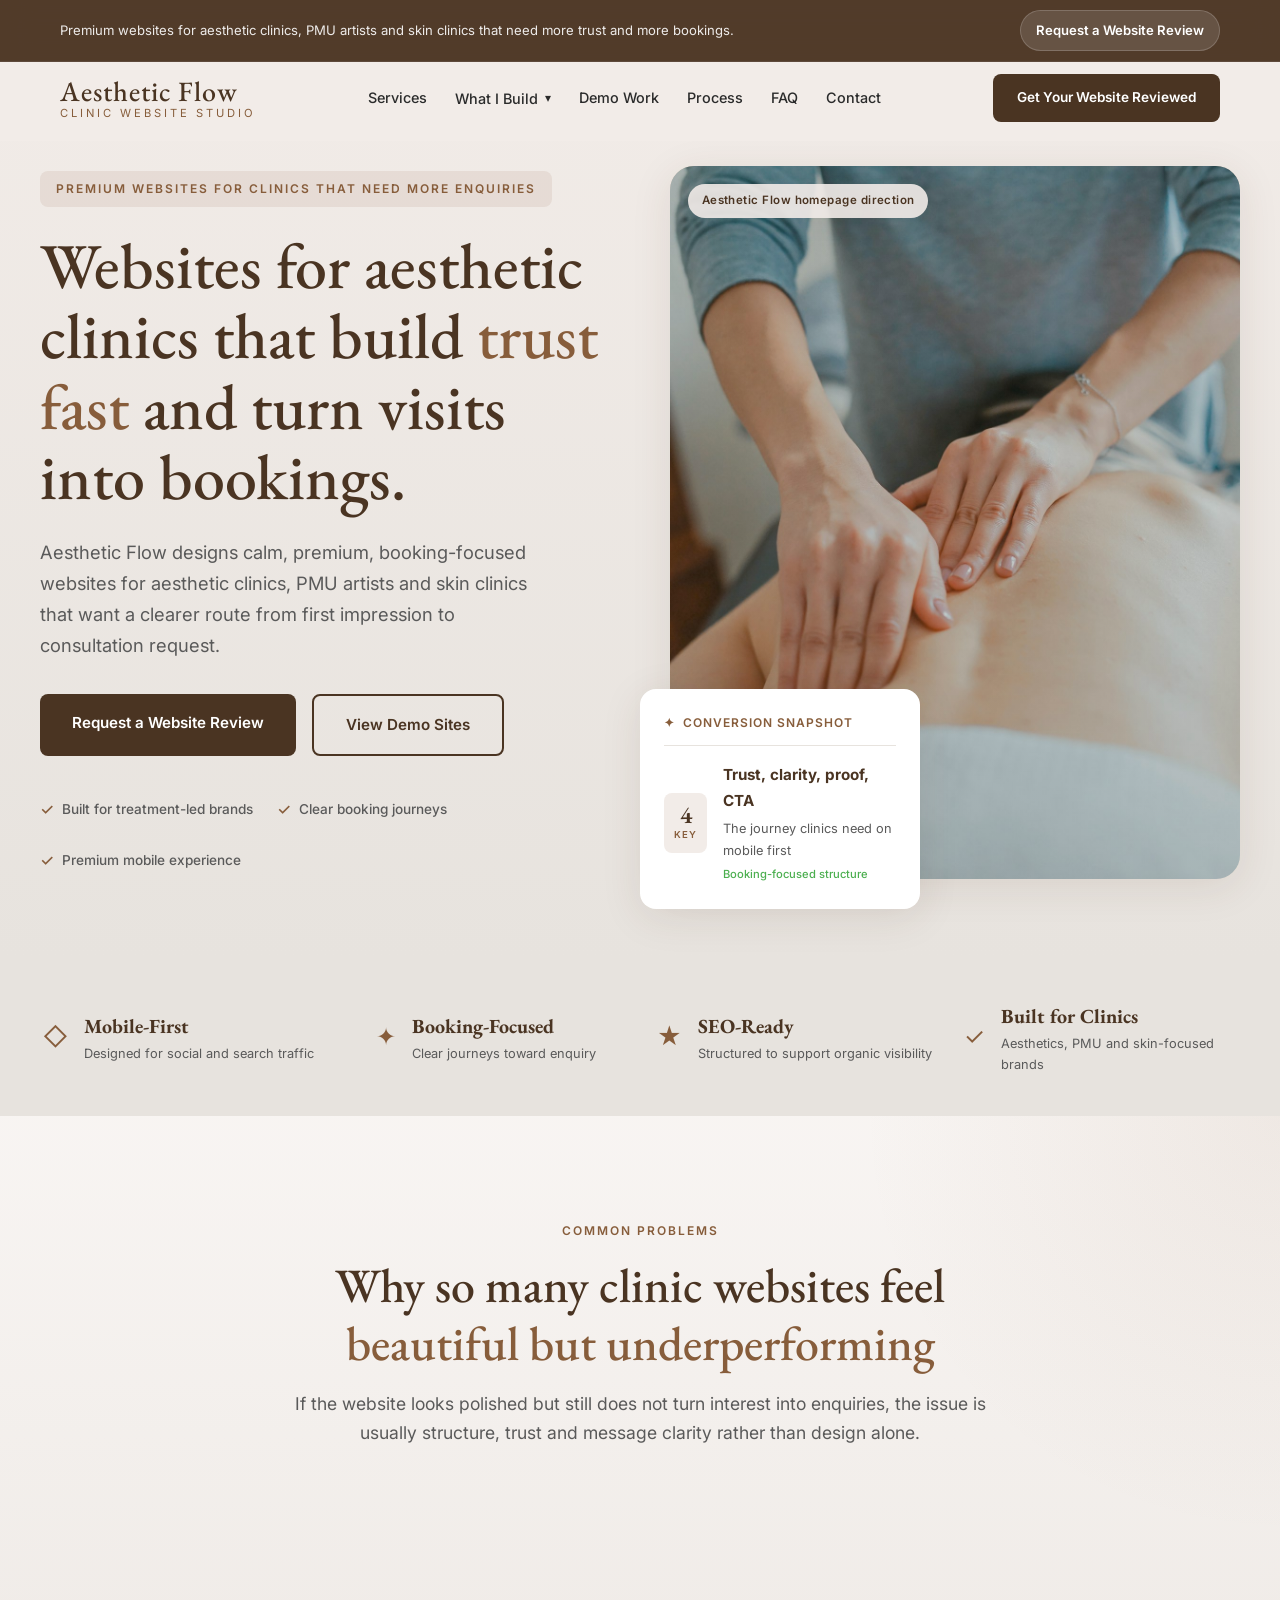
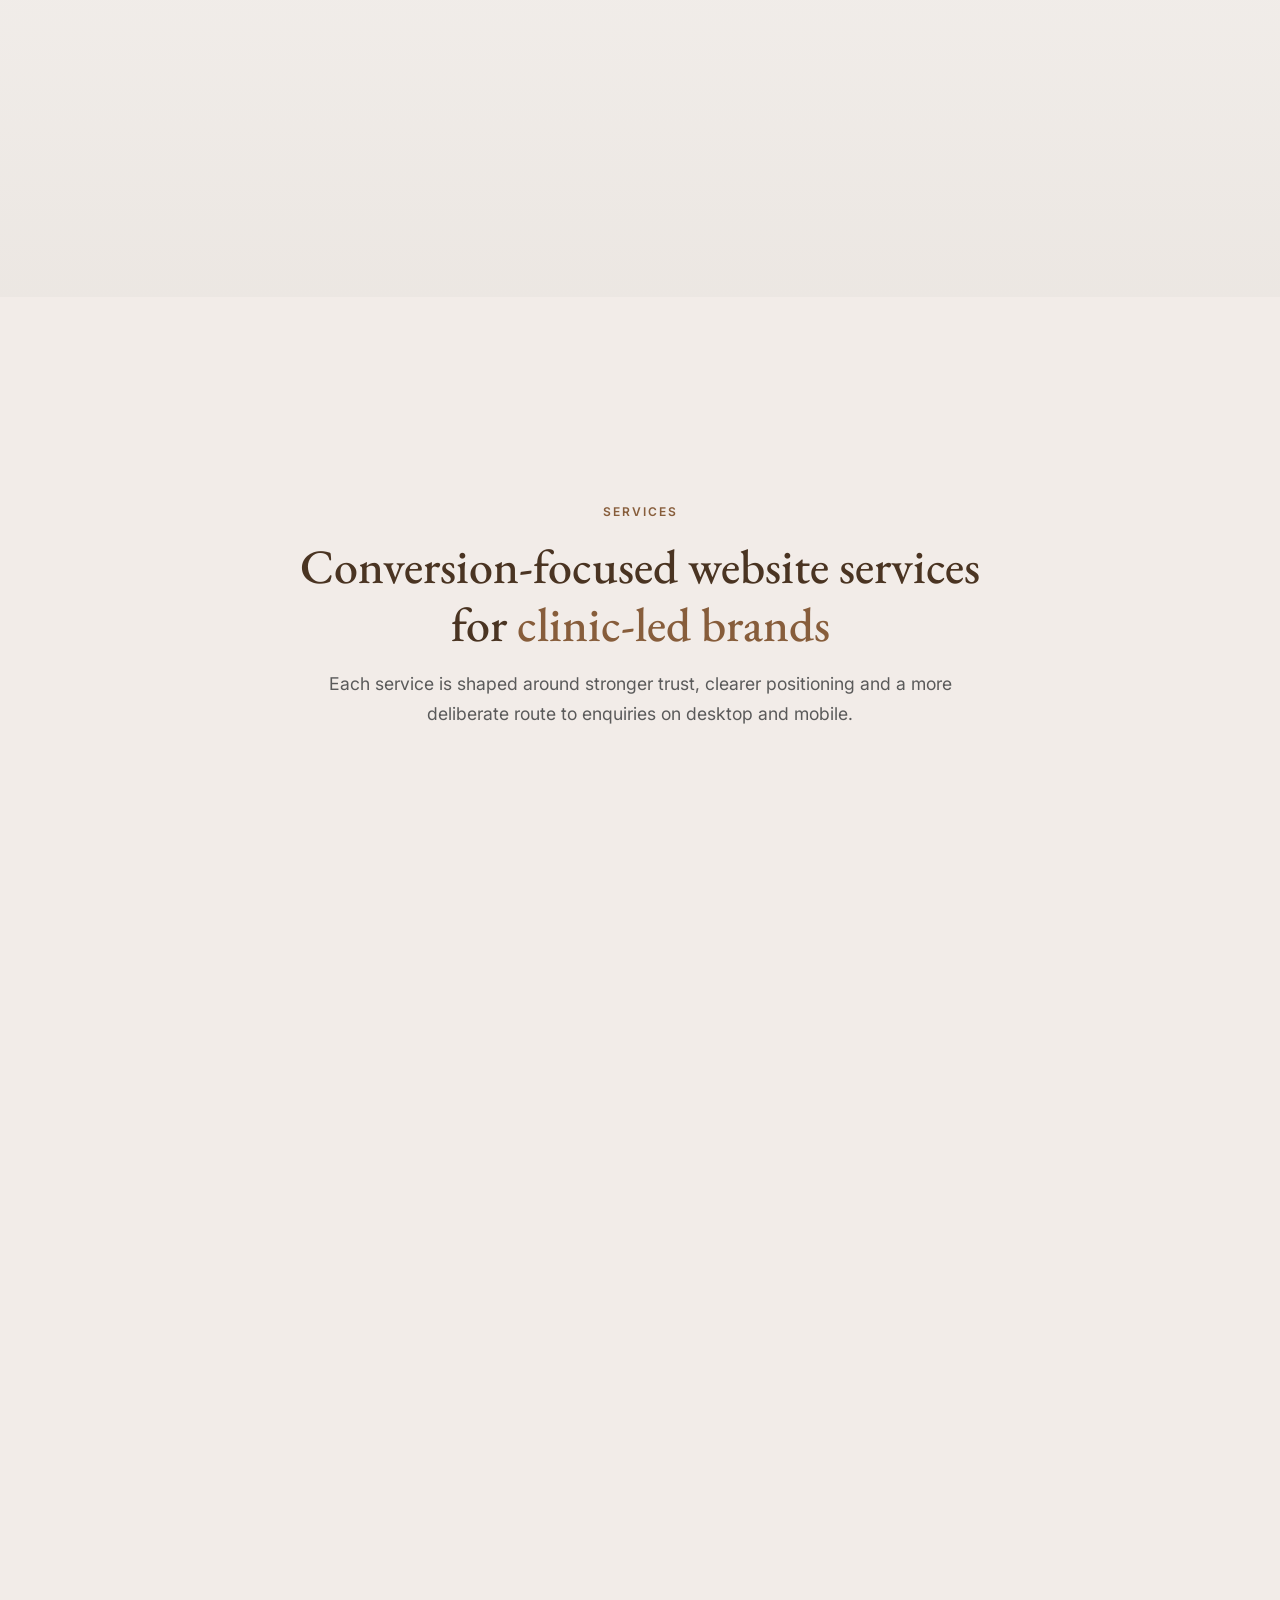
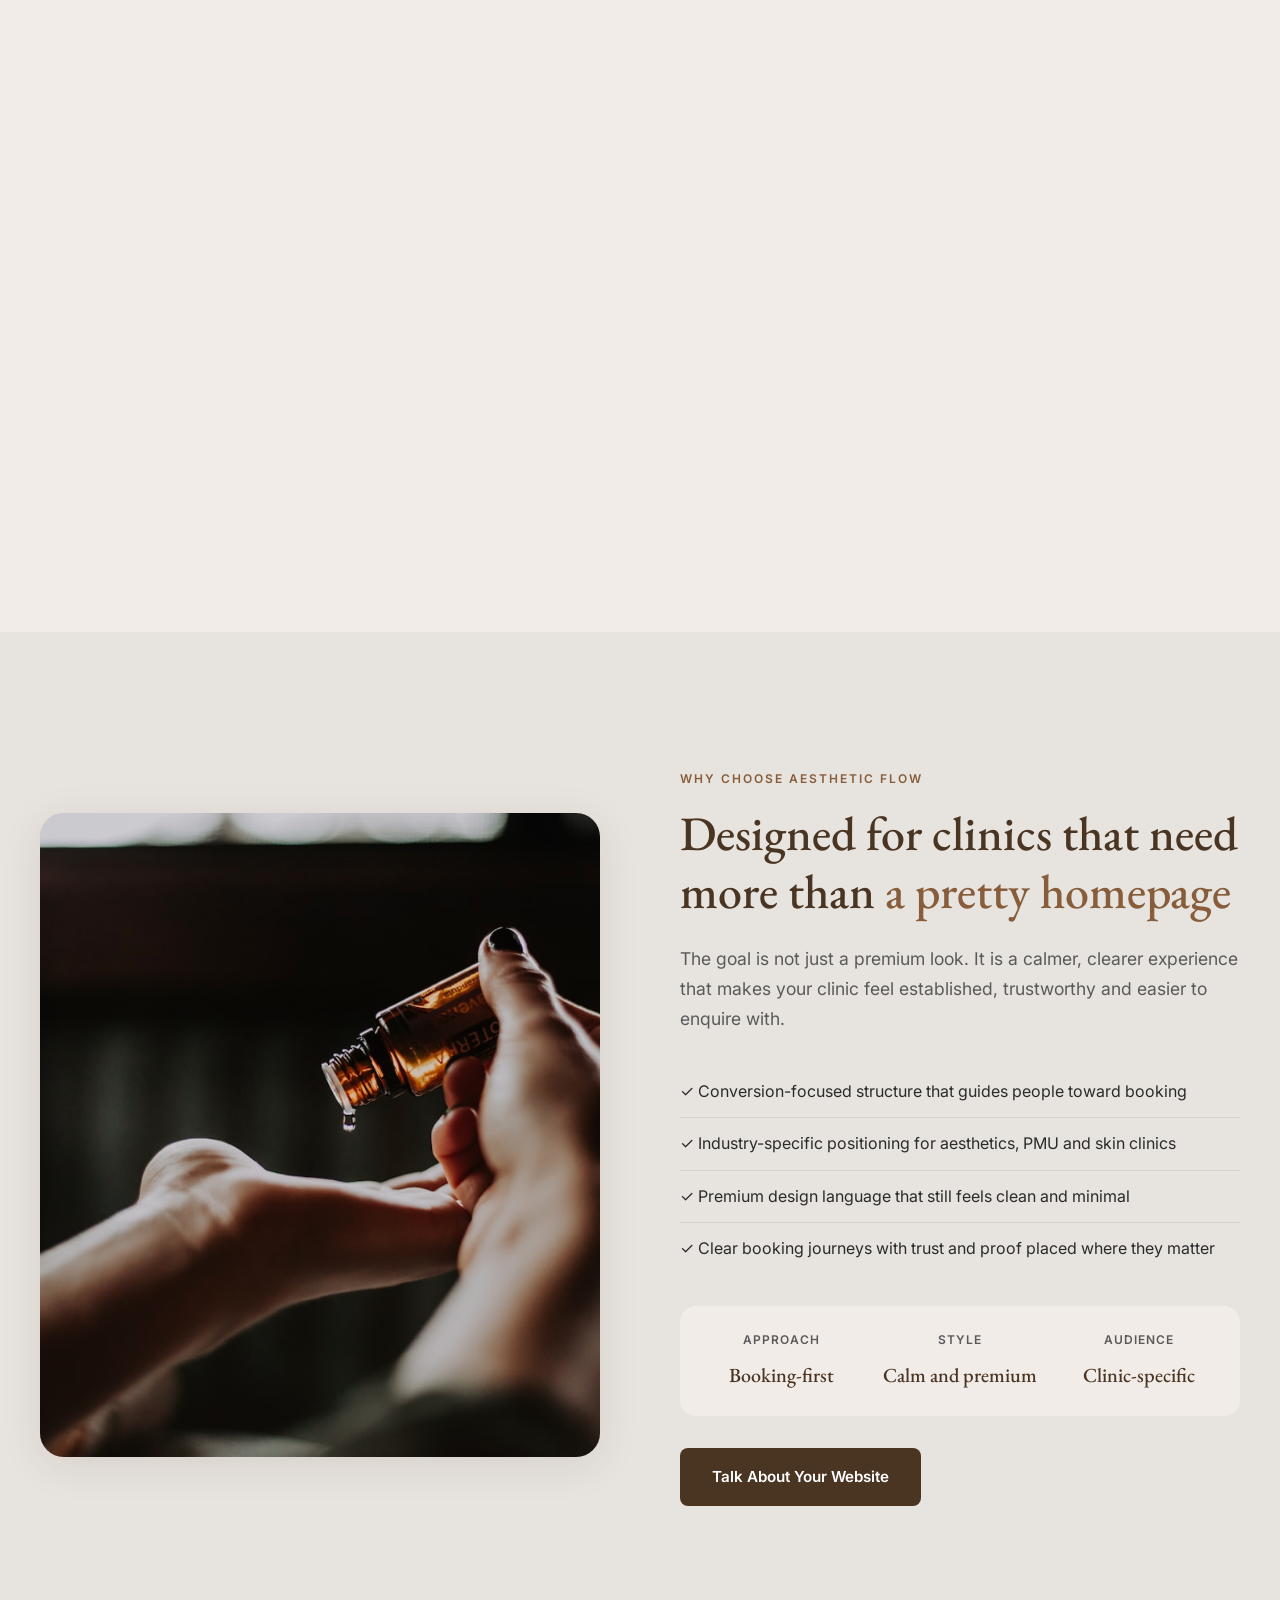
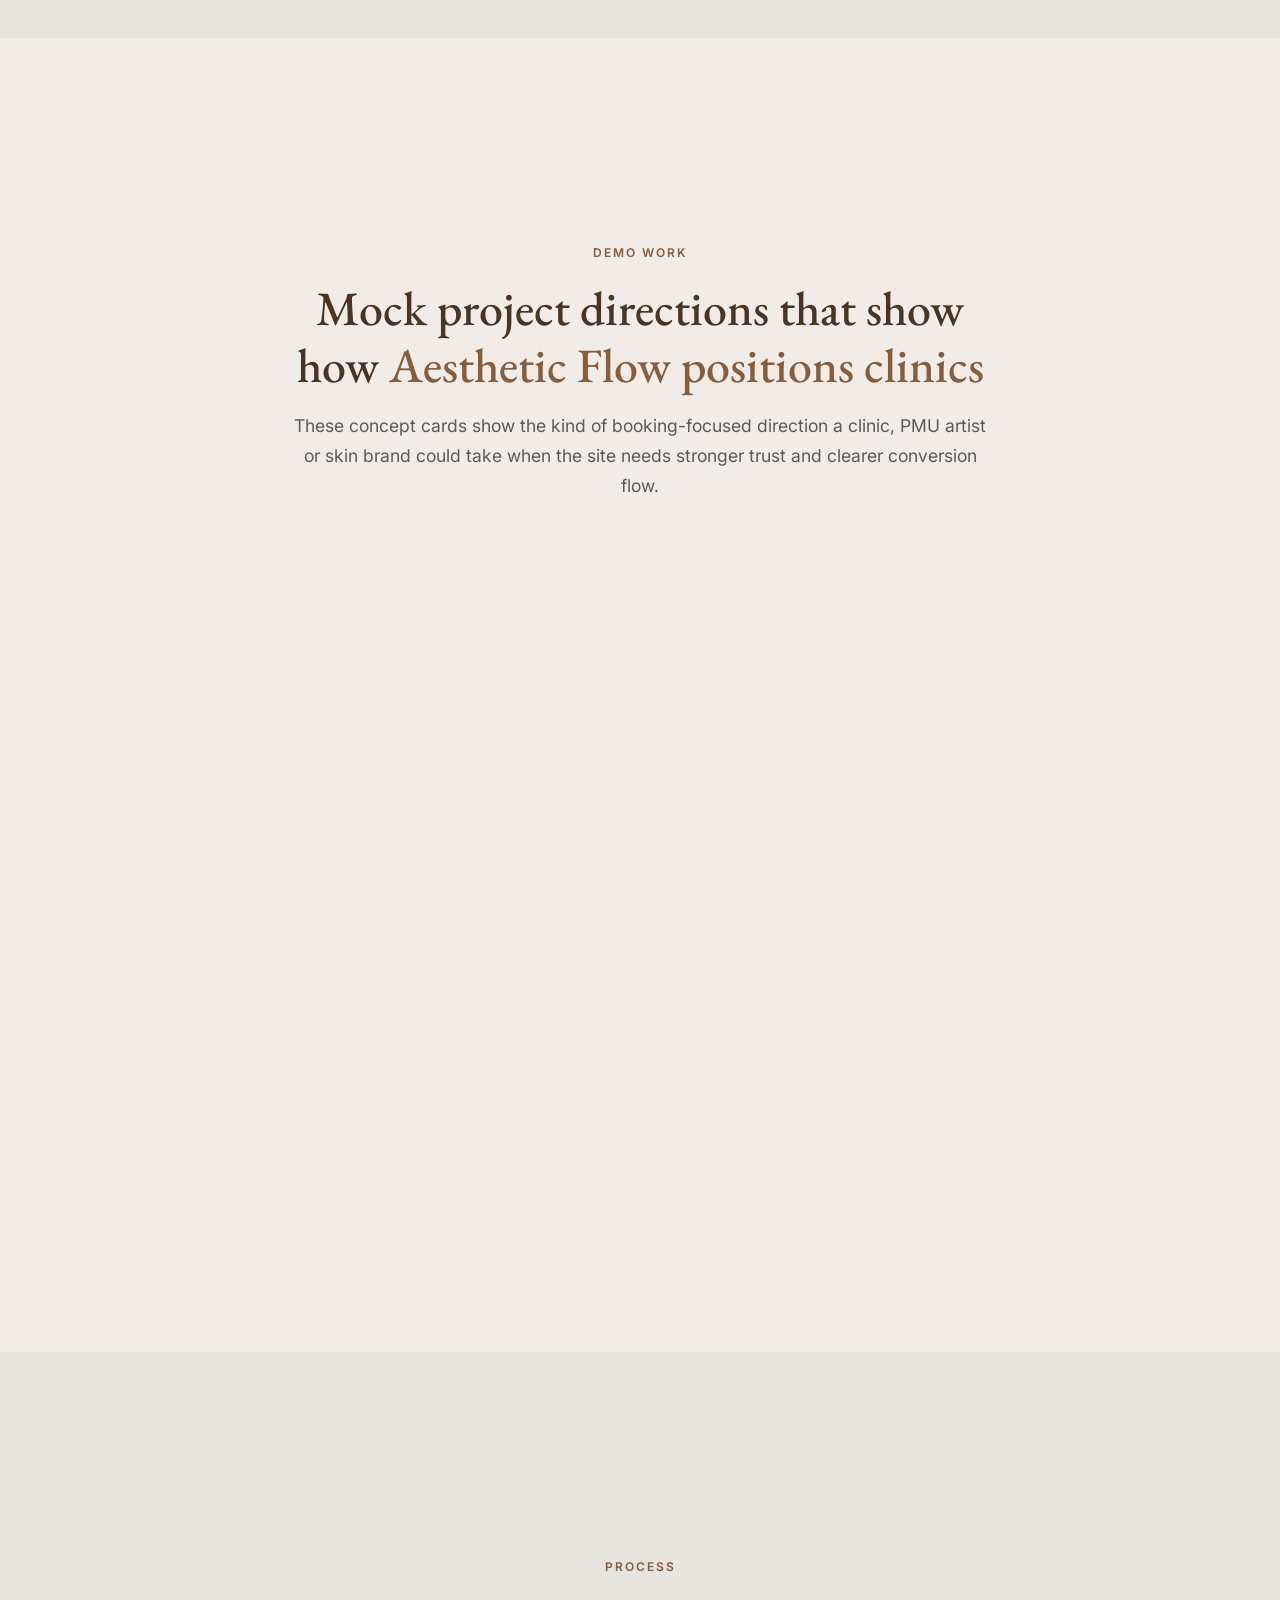
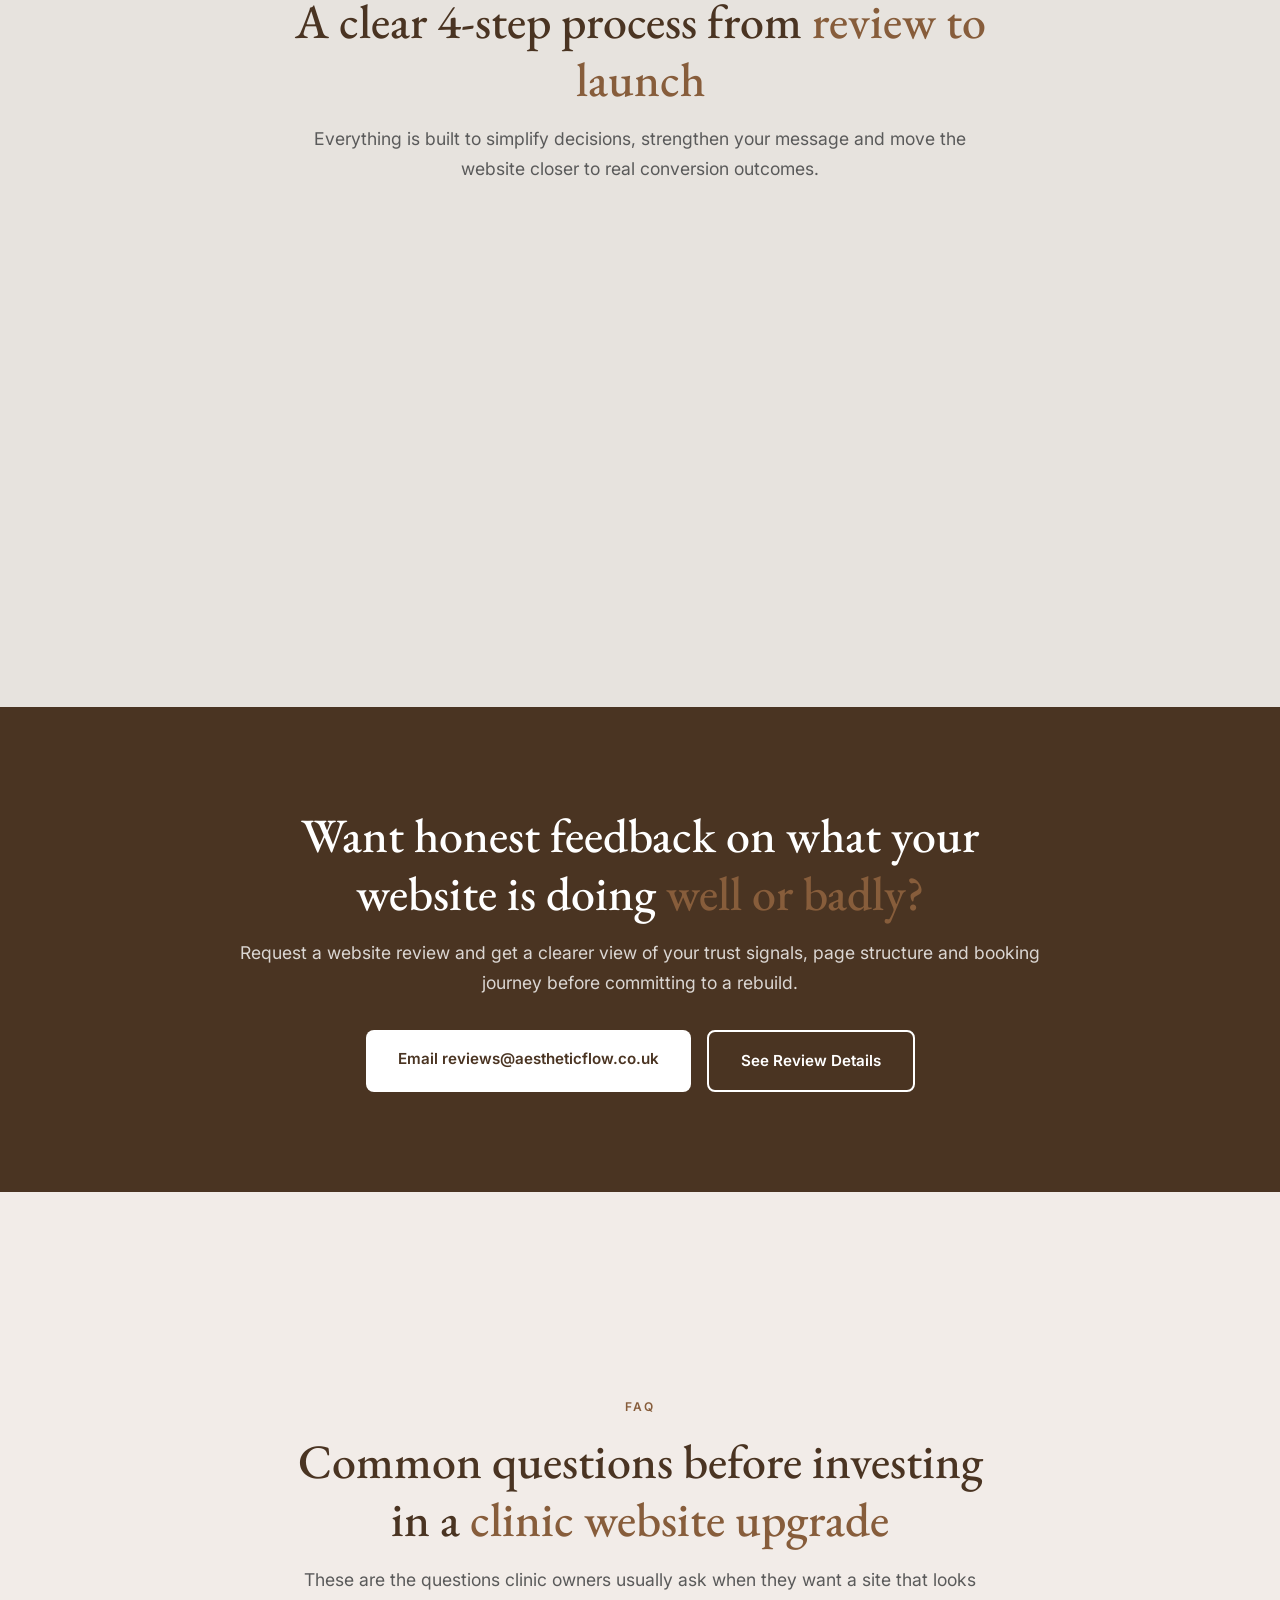
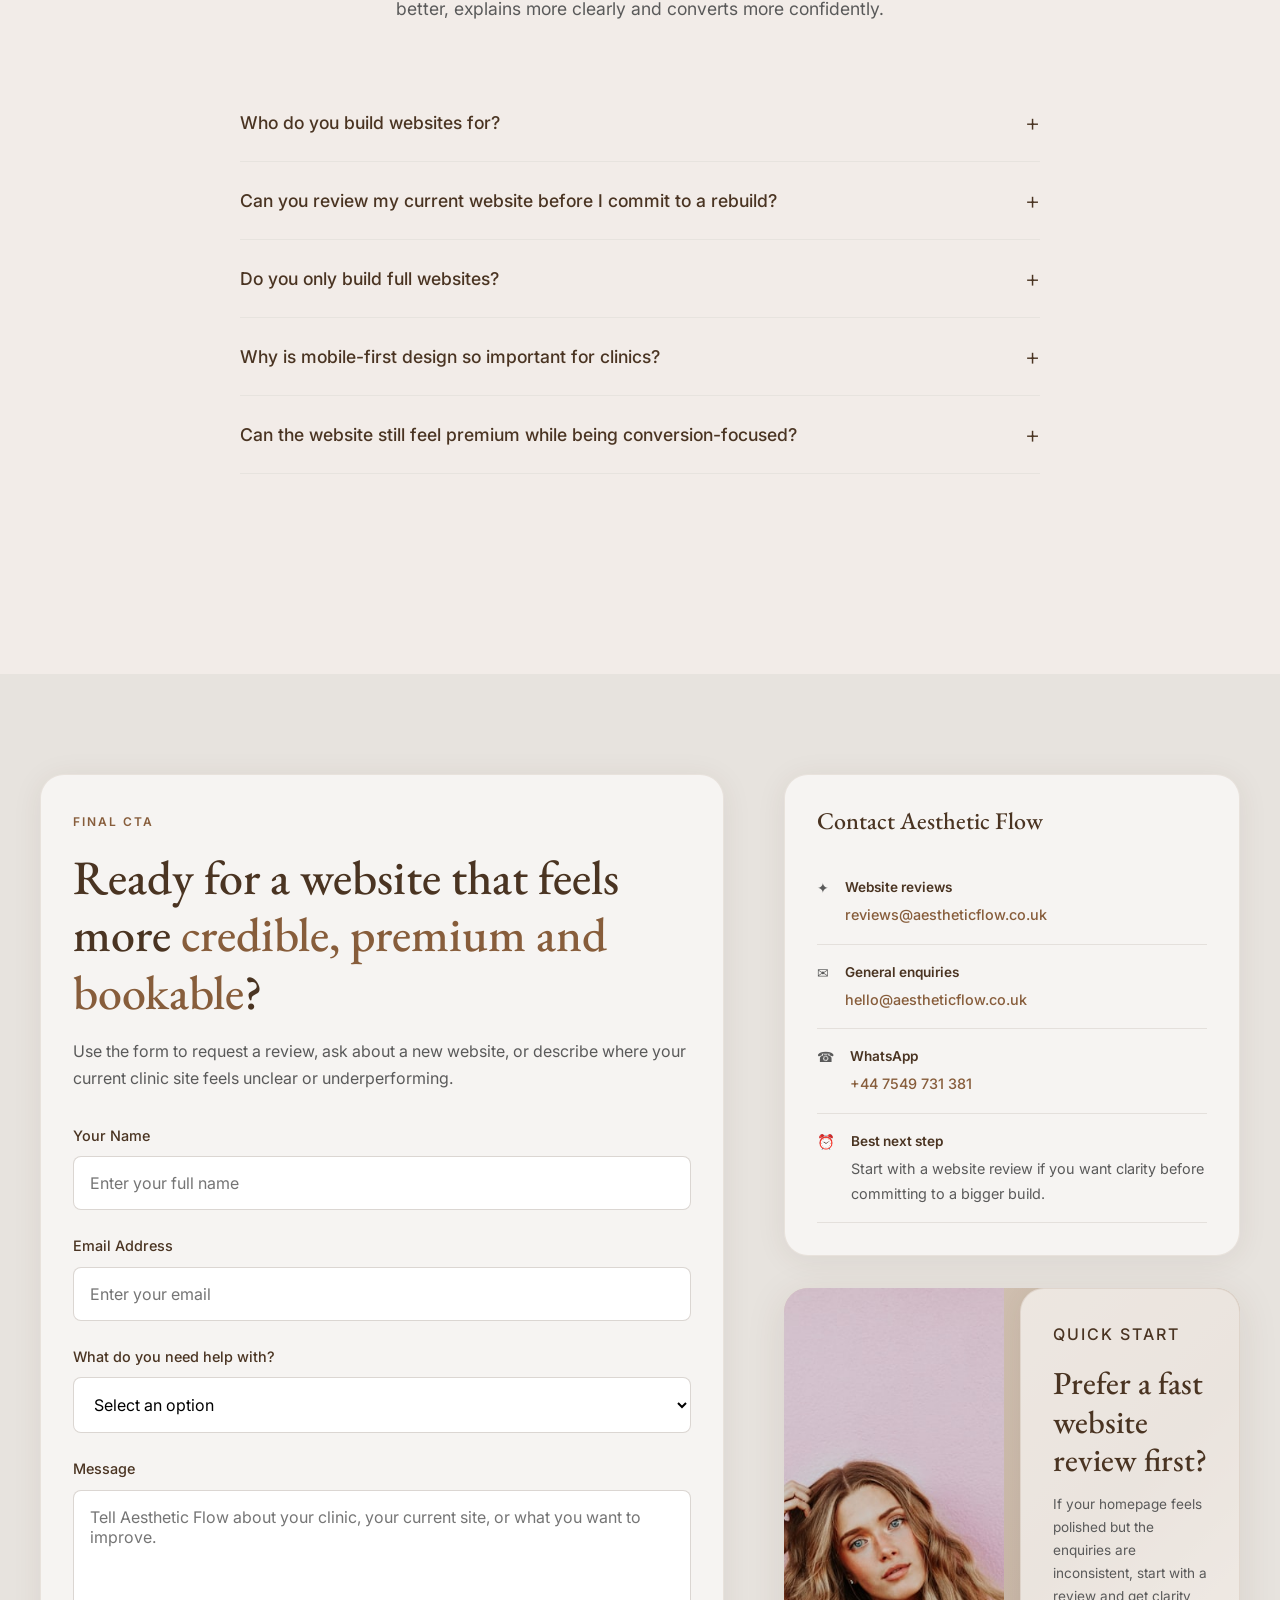
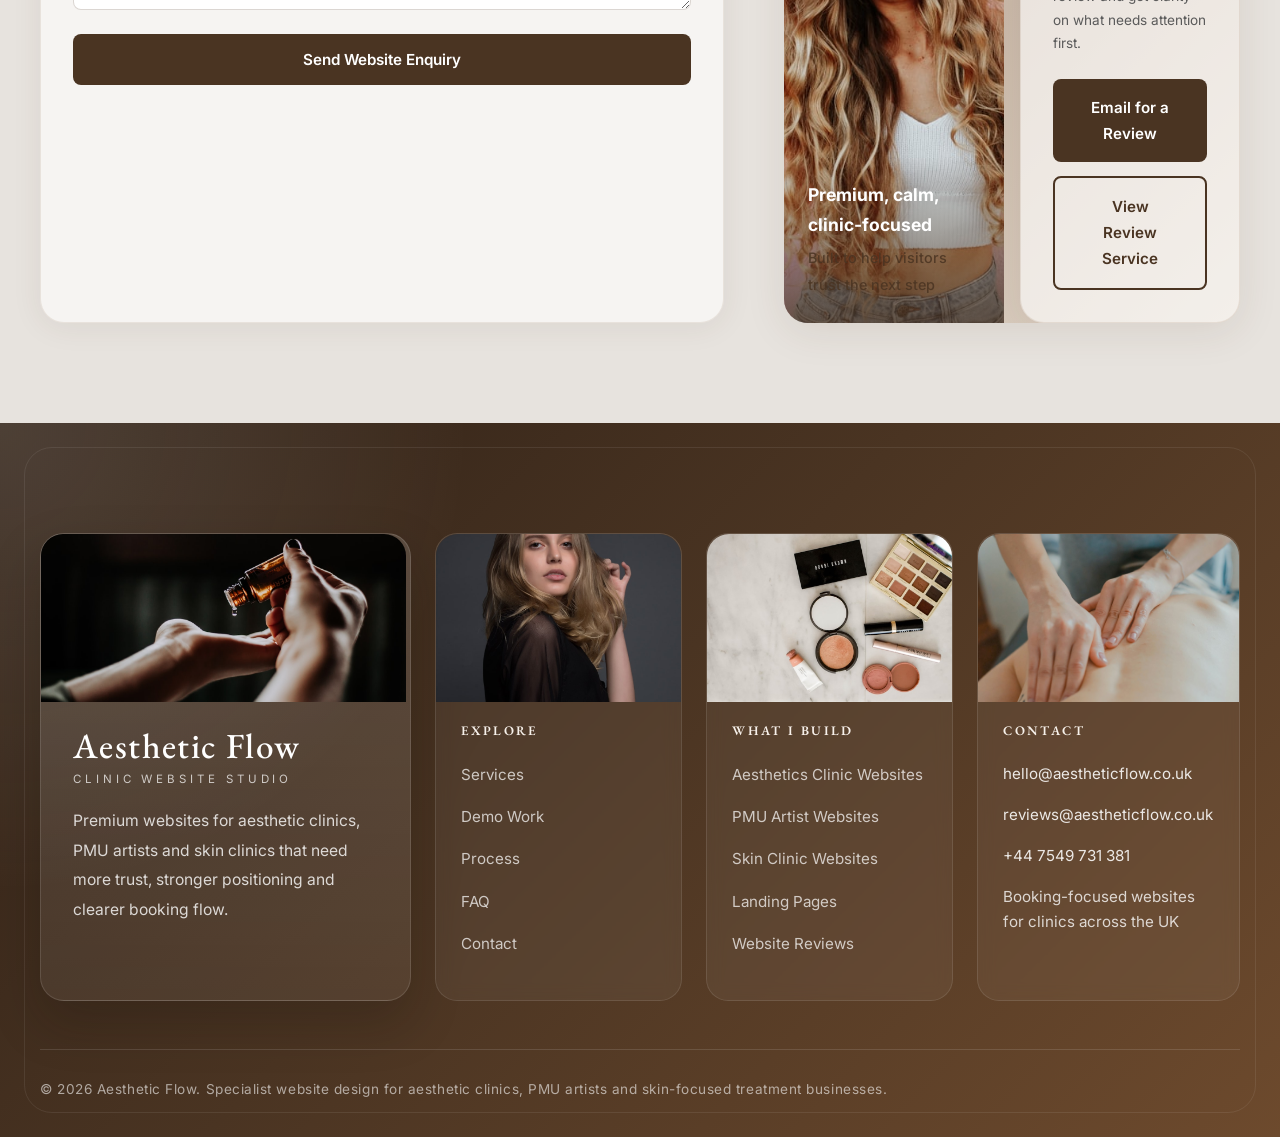
==== commit fca6d2f6: "improved workflow" ====
--- a/index.html
+++ b/index.html
@@ -3,16 +3,15 @@
 <head>
   <meta charset="UTF-8">
   <meta name="viewport" content="width=device-width, initial-scale=1.0">
-  <title>Aesthetic Flow Demo | Premium Website Example for Aesthetics Clinics</title>
-  <meta name="description" content="Demo website by Aesthetic Flow showing how aesthetics clinics, PMU artists, and beauty businesses can turn visitors into enquiries and bookings.">
-  <meta name="robots" content="noindex, nofollow">
+  <title>Aesthetic Flow | Premium Websites for Aesthetic Clinics, PMU Artists and Skin Clinics</title>
+  <meta name="description" content="Aesthetic Flow designs premium, booking-focused websites for aesthetic clinics, PMU artists and skin clinics across the UK.">
   <meta property="og:type" content="website">
-  <meta property="og:title" content="Aesthetic Flow Demo | Website Example for Clinics">
-  <meta property="og:description" content="A premium demo website showing how clinic websites can build trust and drive more enquiries.">
+  <meta property="og:title" content="Aesthetic Flow | Premium Clinic Website Studio">
+  <meta property="og:description" content="Booking-focused websites for aesthetic clinics, PMU artists and skin clinics.">
   <meta property="og:image" content="images/og-image.jpg">
   <meta name="twitter:card" content="summary_large_image">
-  <meta name="twitter:title" content="Aesthetic Flow Demo">
-  <meta name="twitter:description" content="A premium demo website for aesthetics clinics, PMU artists, and beauty businesses.">
+  <meta name="twitter:title" content="Aesthetic Flow">
+  <meta name="twitter:description" content="Premium, calm, conversion-focused websites for clinics and treatment-led brands.">
 
   <link rel="preconnect" href="https://fonts.googleapis.com">
   <link rel="preconnect" href="https://fonts.gstatic.com" crossorigin>
@@ -22,20 +21,20 @@
 <body>
   <div class="demo-banner">
     <div class="demo-banner-container">
-      <p>Demo website built by Aesthetic Flow - showing how aesthetics clinics can turn visitors into bookings.</p>
-      <a href="#contact" class="demo-banner-link">Want one like this?</a>
+      <p>Premium websites for aesthetic clinics, PMU artists and skin clinics that need more trust and more bookings.</p>
+      <a href="#contact" class="demo-banner-link">Request a Website Review</a>
     </div>
   </div>
 
   <nav class="navbar" id="navbar">
     <div class="nav-container">
       <a href="#hero" class="nav-logo">
-        <span class="logo-text">Lumiere</span>
-        <span class="logo-sub">Demo Clinic Website</span>
+        <span class="logo-text">Aesthetic Flow</span>
+        <span class="logo-sub">Clinic Website Studio</span>
       </a>
 
       <ul class="nav-links" id="navLinks">
-        <li><a href="#treatments">Treatments</a></li>
+        <li><a href="#services">Services</a></li>
         <li class="nav-dropdown nav-mega-dropdown">
           <button class="nav-dropdown-toggle" type="button" aria-expanded="false">
             What I Build
@@ -76,9 +75,8 @@
             </div>
           </div>
         </li>
-        <li><a href="#results">Results</a></li>
-        <li><a href="#about">About</a></li>
-        <li><a href="#reviews">Reviews</a></li>
+        <li><a href="#work">Demo Work</a></li>
+        <li><a href="#process">Process</a></li>
         <li><a href="#faq">FAQ</a></li>
         <li><a href="#contact">Contact</a></li>
       </ul>
@@ -95,7 +93,7 @@
 
   <div class="mobile-menu" id="mobileMenu">
     <ul class="mobile-nav-links">
-      <li><a href="#treatments">Treatments</a></li>
+      <li><a href="#services">Services</a></li>
       <li class="mobile-nav-group">
         <button class="mobile-nav-toggle" type="button" aria-expanded="false">
           <span>What I Build</span>
@@ -109,9 +107,8 @@
           <a href="/conversion-redesigns.html">Conversion-Focused Redesigns</a>
         </div>
       </li>
-      <li><a href="#results">Results</a></li>
-      <li><a href="#about">About</a></li>
-      <li><a href="#reviews">Reviews</a></li>
+      <li><a href="#work">Demo Work</a></li>
+      <li><a href="#process">Process</a></li>
       <li><a href="#faq">FAQ</a></li>
       <li><a href="#contact">Contact</a></li>
     </ul>
@@ -123,27 +120,27 @@
   <section class="hero" id="hero">
     <div class="hero-container">
       <div class="hero-content">
-        <span class="hero-badge">Demo website for aesthetics, PMU, and beauty businesses</span>
-        <h1>Premium clinic-style design that <span class="highlight">sells the booking journey</span>.</h1>
-        <p class="hero-subtitle">This is a demo site by Aesthetic Flow, built to show clinic owners how a polished website can guide visitors from first impression to enquiry without relying on Instagram alone.</p>
+        <span class="hero-badge">Premium websites for clinics that need more enquiries</span>
+        <h1>Websites for aesthetic clinics that build <span class="highlight">trust fast</span> and turn visits into bookings.</h1>
+        <p class="hero-subtitle">Aesthetic Flow designs calm, premium, booking-focused websites for aesthetic clinics, PMU artists and skin clinics that want a clearer route from first impression to consultation request.</p>
 
         <div class="hero-buttons">
-          <a href="#contact" class="btn btn-primary">Get Your Website Reviewed</a>
-          <a href="#why-demo-works" class="btn btn-secondary">See How This Works</a>
+          <a href="#contact" class="btn btn-primary">Request a Website Review</a>
+          <a href="#work" class="btn btn-secondary">View Demo Sites</a>
         </div>
 
         <div class="trust-badges">
           <div class="badge">
-            <span class="badge-icon">&#9733;</span>
-            <span>Premium Demo Layout</span>
+            <span class="badge-icon">&#10003;</span>
+            <span>Built for treatment-led brands</span>
           </div>
           <div class="badge">
             <span class="badge-icon">&#10003;</span>
-            <span>Built to Convert</span>
+            <span>Clear booking journeys</span>
           </div>
           <div class="badge">
-            <span class="badge-icon">&#9673;</span>
-            <span>Clearly Marked Demo</span>
+            <span class="badge-icon">&#10003;</span>
+            <span>Premium mobile experience</span>
           </div>
         </div>
       </div>
@@ -152,27 +149,27 @@
         <div class="hero-image-card" style="position: relative;">
           <img
             src="images/hero-room.jpg"
-            alt="Elegant treatment room styling used in this demo clinic website"
+            alt="Premium website mockup for a calm aesthetic clinic brand"
             class="hero-img-cover"
             onerror="this.style.display='none';this.parentNode.style.background='linear-gradient(135deg,#D4C4B5 0%,#C9B8A8 50%,#E0D5C8 100%)';"
           />
           <div class="hero-img-overlay"></div>
-          <div class="demo-image-note">Demo concept by Aesthetic Flow</div>
+          <div class="demo-image-note">Aesthetic Flow homepage direction</div>
         </div>
         <div class="appointment-card">
           <div class="appointment-header">
             <span class="appointment-icon">&#10022;</span>
-            <span>Designed To Prompt Action</span>
+            <span>Conversion Snapshot</span>
           </div>
           <div class="appointment-content">
             <div class="appointment-date">
-              <span class="date-day">24</span>
-              <span class="date-month">HRS</span>
+              <span class="date-day">4</span>
+              <span class="date-month">KEY</span>
             </div>
             <div class="appointment-details">
-              <strong>Fast Website Review</strong>
-              <span>Show what works, what leaks enquiries</span>
-              <span class="appointment-note">Built for service businesses</span>
+              <strong>Trust, clarity, proof, CTA</strong>
+              <span>The journey clinics need on mobile first</span>
+              <span class="appointment-note">Booking-focused structure</span>
             </div>
           </div>
         </div>
@@ -183,349 +180,264 @@
   <section class="trust-strip">
     <div class="trust-container">
       <div class="trust-item">
+        <span class="trust-icon">&#9671;</span>
+        <div class="trust-text">
+          <strong>Mobile-First</strong>
+          <span>Designed for social and search traffic</span>
+        </div>
+      </div>
+      <div class="trust-item">
+        <span class="trust-icon">&#10022;</span>
+        <div class="trust-text">
+          <strong>Booking-Focused</strong>
+          <span>Clear journeys toward enquiry</span>
+        </div>
+      </div>
+      <div class="trust-item">
         <span class="trust-icon">&#9733;</span>
         <div class="trust-text">
-          <strong>Clinic Style</strong>
-          <span>Premium first impression</span>
+          <strong>SEO-Ready</strong>
+          <span>Structured to support organic visibility</span>
         </div>
       </div>
       <div class="trust-item">
-        <span class="trust-icon">&#9671;</span>
+        <span class="trust-icon">&#10003;</span>
         <div class="trust-text">
-          <strong>Clear Journey</strong>
-          <span>Trust to enquiry</span>
-        </div>
-      </div>
-      <div class="trust-item">
-        <span class="trust-icon">&#9675;</span>
-        <div class="trust-text">
-          <strong>Demo Messaging</strong>
-          <span>No real clinic confusion</span>
-        </div>
-      </div>
-      <div class="trust-item">
-        <span class="trust-icon">&#10084;</span>
-        <div class="trust-text">
-          <strong>Built For</strong>
-          <span>Aesthetics, PMU, beauty</span>
-        </div>
-      </div>
-    </div>
-  </section>
-
-  <section class="why-demo-works" id="why-demo-works">
+          <strong>Built for Clinics</strong>
+          <span>Aesthetics, PMU and skin-focused brands</span>
+        </div>
+      </div>
+    </div>
+  </section>
+
+  <section class="why-demo-works problem-section" id="problems">
     <div class="section-container">
       <div class="section-header">
-        <span class="section-tag">Why This Demo Works</span>
-        <h2>Why this demo <span class="highlight">works</span></h2>
-        <p>Many clinics rely on Instagram, but their website doesn't clearly guide visitors towards booking. This demo shows a cleaner journey: trust, services, proof, booking.</p>
+        <span class="section-tag">Common Problems</span>
+        <h2>Why so many clinic websites feel <span class="highlight">beautiful but underperforming</span></h2>
+        <p>If the website looks polished but still does not turn interest into enquiries, the issue is usually structure, trust and message clarity rather than design alone.</p>
       </div>
 
       <div class="why-demo-grid">
         <div class="why-demo-card reveal">
-          <div class="why-demo-icon">&#10022;</div>
-          <h3>Builds trust quickly</h3>
-          <p>Strong visuals, polished messaging, and reassuring structure help visitors feel confident within seconds.</p>
+          <div class="why-demo-icon">&#10005;</div>
+          <h3>No clear booking path</h3>
+          <p>Visitors scroll through lovely visuals but never get a confident next step toward a consultation, review or booking request.</p>
         </div>
         <div class="why-demo-card reveal">
-          <div class="why-demo-icon">&#8594;</div>
-          <h3>Guides visitors to book</h3>
-          <p>Every section has a purpose, moving people from interest to action instead of leaving them to guess what to do next.</p>
+          <div class="why-demo-icon">&#10005;</div>
+          <h3>Weak trust signals</h3>
+          <p>Before and after proof, testimonials, treatment clarity and practitioner credibility are often buried or missing completely.</p>
         </div>
         <div class="why-demo-card reveal">
-          <div class="why-demo-icon">&#9993;</div>
-          <h3>Turns interest into enquiries</h3>
-          <p>Clear calls to action, proof points, and contact prompts make it easier for the right client to message you.</p>
-        </div>
-      </div>
-    </div>
-  </section>
-
-  <section class="treatments" id="treatments">
+          <div class="why-demo-icon">&#10005;</div>
+          <h3>Too generic for the industry</h3>
+          <p>Templates built for any business rarely reflect the calm, premium and reassurance-led journey clinic clients expect.</p>
+        </div>
+      </div>
+    </div>
+  </section>
+
+  <section class="treatments services-section" id="services">
     <div class="section-container">
       <div class="section-header">
-        <span class="section-tag">Demo Service Layout</span>
-        <h2>Clinic-style sections that still feel <span class="highlight">premium and credible</span></h2>
-        <p>This example keeps the aspirational aesthetics clinic look while showing how services can be presented in a way that supports enquiries.</p>
+        <span class="section-tag">Services</span>
+        <h2>Conversion-focused website services for <span class="highlight">clinic-led brands</span></h2>
+        <p>Each service is shaped around stronger trust, clearer positioning and a more deliberate route to enquiries on desktop and mobile.</p>
       </div>
 
       <div class="treatments-grid">
         <div class="treatment-card reveal">
-          <img src="images/anti-wrinkle.jpg" alt="Service card example for anti-wrinkle treatment" class="treatment-img" onerror="this.style.display='none';this.parentNode.style.background='linear-gradient(135deg,#E8B4B8 0%,#D4A5A8 100%)';" />
-          <div class="treatment-icon">&#9889;</div>
-          <h3>Anti-Wrinkle Treatments</h3>
-          <p>Use service cards like this to explain outcomes clearly, keep the brand elevated, and reduce friction before an enquiry.</p>
-          <span class="treatment-price">service example</span>
-          <a href="#contact" class="treatment-link">Get this structure &#8594;</a>
-        </div>
+          <img src="images/anti-wrinkle.jpg" alt="Aesthetic clinic website service" class="treatment-img" onerror="this.style.display='none';this.parentNode.style.background='linear-gradient(135deg,#E8B4B8 0%,#D4A5A8 100%)';" />
+          <div class="treatment-icon">&#10022;</div>
+          <h3>Aesthetic Clinic Websites</h3>
+          <p>Premium clinic websites built to support consultation-led services, treatment trust and higher quality enquiries.</p>
+          <span class="treatment-price">Positioning, trust and booking flow</span>
+          <a href="aesthetics-clinic-websites.html" class="treatment-link">Explore service &#8594;</a>
+        </div>
+
         <div class="treatment-card reveal">
-          <img src="images/lips-closeup.jpg" alt="Service card example for lip enhancement" class="treatment-img" onerror="this.style.display='none';this.parentNode.style.background='linear-gradient(135deg,#C9B8A8 0%,#B8A698 100%)';" />
-          <div class="treatment-icon">&#9671;</div>
-          <h3>Lip Enhancement</h3>
-          <p>A strong services grid helps potential clients understand what you offer without having to dig through social posts.</p>
-          <span class="treatment-price">service example</span>
-          <a href="#contact" class="treatment-link">Get this structure &#8594;</a>
-        </div>
+          <img src="images/lip-blush.jpg" alt="PMU artist website service" class="treatment-img" onerror="this.style.display='none';this.parentNode.style.background='linear-gradient(135deg,#C9B8A8 0%,#B8A698 100%)';" />
+          <div class="treatment-icon">&#9829;</div>
+          <h3>PMU Websites</h3>
+          <p>Luxury PMU websites for artists who need their expertise, results and treatment journey to feel more trusted before the first message.</p>
+          <span class="treatment-price">Portfolio-led credibility with clear CTA flow</span>
+          <a href="pmu-artist-websites.html" class="treatment-link">Explore service &#8594;</a>
+        </div>
+
         <div class="treatment-card reveal">
-          <img src="images/dermal-filler.jpg" alt="Service card example for dermal fillers" class="treatment-img" onerror="this.style.display='none';this.parentNode.style.background='linear-gradient(135deg,#D4C4B5 0%,#C4B4A5 100%)';" />
+          <img src="images/skin-booster.jpg" alt="Skin clinic website service" class="treatment-img" onerror="this.style.display='none';this.parentNode.style.background='linear-gradient(135deg,#D4C4B5 0%,#C4B4A5 100%)';" />
           <div class="treatment-icon">&#9675;</div>
-          <h3>Dermal Fillers</h3>
-          <p>This layout gives each treatment enough space to feel valuable while still guiding the reader toward a single next step.</p>
-          <span class="treatment-price">service example</span>
-          <a href="#contact" class="treatment-link">Get this structure &#8594;</a>
-        </div>
+          <h3>Skin Clinic Sites</h3>
+          <p>Clean, credible websites for skin-focused clinics that need calmer messaging, premium visuals and better treatment explanation.</p>
+          <span class="treatment-price">Useful for facials, skincare plans and consultation-led offers</span>
+          <a href="skin-clinic-websites.html" class="treatment-link">Explore service &#8594;</a>
+        </div>
+
         <div class="treatment-card reveal">
-          <img src="images/skin-booster.jpg" alt="Service card example for skin boosters" class="treatment-img" onerror="this.style.display='none';this.parentNode.style.background='linear-gradient(135deg,#B8C9C4 0%,#A8B9B4 100%)';" />
-          <div class="treatment-icon">&#10022;</div>
-          <h3>Skin Boosters</h3>
-          <p>Clean content hierarchy makes your website feel more premium and easier to trust than a feed-first journey.</p>
-          <span class="treatment-price">service example</span>
-          <a href="#contact" class="treatment-link">Get this structure &#8594;</a>
-        </div>
+          <img src="images/products.jpg" alt="Landing page service" class="treatment-img" onerror="this.style.display='none';this.parentNode.style.background='linear-gradient(135deg,#B8C9C4 0%,#A8B9B4 100%)';" />
+          <div class="treatment-icon">&#8594;</div>
+          <h3>Landing Pages</h3>
+          <p>Focused pages designed around one treatment, one offer and one next step when you want cleaner conversion from campaign traffic.</p>
+          <span class="treatment-price">Ideal for launches, offers and paid traffic</span>
+          <a href="landing-pages.html" class="treatment-link">Explore service &#8594;</a>
+        </div>
+
         <div class="treatment-card reveal">
-          <img src="images/brows.jpg" alt="Service card example for permanent brows" class="treatment-img" onerror="this.style.display='none';this.parentNode.style.background='linear-gradient(135deg,#C9D4B8 0%,#B9C4A8 100%)';" />
-          <div class="treatment-icon">&#8213;</div>
-          <h3>Permanent Brows</h3>
-          <p>Specialist services deserve positioning that feels bespoke, not lost in a generic template or crowded homepage.</p>
-          <span class="treatment-price">service example</span>
-          <a href="#contact" class="treatment-link">Get this structure &#8594;</a>
-        </div>
-        <div class="treatment-card reveal">
-          <img src="images/lip-blush.jpg" alt="Service card example for lip blush" class="treatment-img" onerror="this.style.display='none';this.parentNode.style.background='linear-gradient(135deg,#E8B4B8 0%,#D4A5A8 100%)';" />
-          <div class="treatment-icon">&#9829;</div>
-          <h3>Lip Blush</h3>
-          <p>The same page structure can be adapted for PMU artists, beauty studios, and wider treatment menus.</p>
-          <span class="treatment-price">service example</span>
-          <a href="#contact" class="treatment-link">Get this structure &#8594;</a>
-        </div>
-      </div>
-    </div>
-  </section>
-
-  <section class="service-cta">
-    <div class="section-container">
-      <div class="service-cta-panel">
-        <span class="section-tag">For Clinic Owners</span>
-        <h2>Want a website like this for your clinic?</h2>
-        <p>I build conversion-focused websites for aesthetics clinics, PMU artists and beauty businesses.</p>
-        <a href="#contact" class="btn btn-primary">Message Me About My Website</a>
-      </div>
-    </div>
-  </section>
-
-  <section class="featured-treatment">
+          <img src="images/consultation.jpg" alt="Website reviews service" class="treatment-img" onerror="this.style.display='none';this.parentNode.style.background='linear-gradient(135deg,#C9D4B8 0%,#B9C4A8 100%)';" />
+          <div class="treatment-icon">&#9993;</div>
+          <h3>Website Reviews</h3>
+          <p>A focused review of your homepage, message hierarchy, trust signals and booking journey to spot where conversions are leaking.</p>
+          <span class="treatment-price">Clear, practical feedback you can act on</span>
+          <a href="website-reviews.html" class="treatment-link">Explore service &#8594;</a>
+        </div>
+
+        <div class="treatment-card reveal services-note-card">
+          <div class="treatment-icon">&#9733;</div>
+          <h3>Need the right starting point?</h3>
+          <p>If you are unsure whether you need a full website, a landing page or just a review first, Aesthetic Flow can point you toward the simplest next step.</p>
+          <span class="treatment-price">Start with clarity, not guesswork</span>
+          <a href="#contact" class="treatment-link">Ask for a recommendation &#8594;</a>
+        </div>
+      </div>
+    </div>
+  </section>
+
+  <section class="featured-treatment why-choose-section" id="why-choose-us">
     <div class="featured-container">
       <div class="featured-image">
-        <img src="images/featured-treatment.jpg" alt="Feature section example showing premium treatment imagery" class="featured-img" onerror="this.style.display='none';this.parentNode.style.background='linear-gradient(145deg,#D4C4B5 0%,#C9B8A8 30%,#E8DFD5 70%,#D4C4B5 100%)';" />
+        <img src="images/featured-treatment.jpg" alt="Premium website presentation for a clinic brand" class="featured-img" onerror="this.style.display='none';this.parentNode.style.background='linear-gradient(145deg,#D4C4B5 0%,#C9B8A8 30%,#E8DFD5 70%,#D4C4B5 100%)';" />
         <div class="featured-img-overlay"></div>
       </div>
 
       <div class="featured-content">
-        <span class="section-tag">Highlighted Section Example</span>
-        <h2>Use one featured service to <span class="highlight">lead the story</span></h2>
-        <p class="featured-desc">A focused feature block gives your website a clear centrepiece. It helps visitors understand what you are known for while building confidence through structure, detail, and calm premium presentation.</p>
+        <span class="section-tag">Why Choose Aesthetic Flow</span>
+        <h2>Designed for clinics that need more than <span class="highlight">a pretty homepage</span></h2>
+        <p class="featured-desc">The goal is not just a premium look. It is a calmer, clearer experience that makes your clinic feel established, trustworthy and easier to enquire with.</p>
 
         <ul class="benefits-list">
-          <li>&#10003; Makes one offer feel more premium and desirable</li>
-          <li>&#10003; Adds detail without overwhelming the homepage</li>
-          <li>&#10003; Supports stronger trust and decision-making</li>
-          <li>&#10003; Creates another natural point for enquiry</li>
+          <li>&#10003; Conversion-focused structure that guides people toward booking</li>
+          <li>&#10003; Industry-specific positioning for aesthetics, PMU and skin clinics</li>
+          <li>&#10003; Premium design language that still feels clean and minimal</li>
+          <li>&#10003; Clear booking journeys with trust and proof placed where they matter</li>
         </ul>
 
         <div class="treatment-info">
           <div class="info-item">
-            <span class="info-label">Best for</span>
-            <span class="info-value">Hero service positioning</span>
+            <span class="info-label">Approach</span>
+            <span class="info-value">Booking-first</span>
           </div>
           <div class="info-item">
-            <span class="info-label">Outcome</span>
-            <span class="info-value">More clarity and trust</span>
+            <span class="info-label">Style</span>
+            <span class="info-value">Calm and premium</span>
           </div>
           <div class="info-item">
-            <span class="info-label">Use case</span>
-            <span class="info-value">Clinic and PMU websites</span>
-          </div>
-        </div>
-
-        <a href="#contact" class="btn btn-primary">Message Me About A Website</a>
-      </div>
-    </div>
-  </section>
-
-  <section class="results" id="results">
+            <span class="info-label">Audience</span>
+            <span class="info-value">Clinic-specific</span>
+          </div>
+        </div>
+
+        <a href="#contact" class="btn btn-primary">Talk About Your Website</a>
+      </div>
+    </div>
+  </section>
+
+  <section class="results demo-work-section" id="work">
     <div class="section-container">
       <div class="section-header">
-        <span class="section-tag">Proof Section Example</span>
-        <h2>Transformations <span class="highlight">Before &amp; After</span></h2>
-        <p>Example concept imagery for demonstration only. This section shows how proof can be positioned on a clinic website.</p>
-      </div>
-
-      <div class="results-grid">
-        <div class="result-card reveal">
-          <div class="result-image">
-            <img src="images/lip-blush.jpg" alt="Concept imagery for lip blush results section" class="result-img" onerror="this.style.display='none';this.parentNode.style.background='linear-gradient(135deg,#E8B4B8 0%,#D4A5A8 100%)';" />
+        <span class="section-tag">Demo Work</span>
+        <h2>Mock project directions that show how <span class="highlight">Aesthetic Flow positions clinics</span></h2>
+        <p>These concept cards show the kind of booking-focused direction a clinic, PMU artist or skin brand could take when the site needs stronger trust and clearer conversion flow.</p>
+      </div>
+
+      <div class="demo-work-grid">
+        <article class="demo-case-card reveal">
+          <div class="demo-case-media">
+            <img src="images/brows.jpg" alt="PMU artist website concept" class="result-img" onerror="this.style.display='none';this.parentNode.style.background='linear-gradient(135deg,#C9B8A8 0%,#B8A698 100%)';" />
             <div class="result-img-overlay"></div>
           </div>
-          <div class="result-label">Lip Blush <span class="concept-label">concept imagery</span></div>
-        </div>
-        <div class="result-card reveal">
-          <div class="result-image">
-            <img src="images/brows.jpg" alt="Concept imagery for brow results section" class="result-img" onerror="this.style.display='none';this.parentNode.style.background='linear-gradient(135deg,#C9B8A8 0%,#B8A698 100%)';" />
+          <div class="demo-case-body">
+            <span class="demo-case-tag">PMU Artist Demo</span>
+            <h3>Luxury brows and lip blush journey</h3>
+            <p>Built to increase trust before a DM by combining portfolio proof, treatment FAQs and stronger mobile enquiry prompts.</p>
+            <a href="pmu-artist-websites.html" class="treatment-link">View PMU direction &#8594;</a>
+          </div>
+        </article>
+
+        <article class="demo-case-card reveal">
+          <div class="demo-case-media">
+            <img src="images/dermal-filler.jpg" alt="Aesthetic clinic website concept" class="result-img" onerror="this.style.display='none';this.parentNode.style.background='linear-gradient(135deg,#D4A5A8 0%,#C49598 100%)';" />
             <div class="result-img-overlay"></div>
           </div>
-          <div class="result-label">Permanent Brows <span class="concept-label">concept imagery</span></div>
-        </div>
-        <div class="result-card reveal">
-          <div class="result-image">
-            <img src="images/skin-booster.jpg" alt="Concept imagery for skin refresh results section" class="result-img" onerror="this.style.display='none';this.parentNode.style.background='linear-gradient(135deg,#D4C4B5 0%,#C4B4A5 100%)';" />
+          <div class="demo-case-body">
+            <span class="demo-case-tag">Clinic Demo</span>
+            <h3>Consultation-led aesthetics homepage</h3>
+            <p>Structured around credibility, service clarity and a calmer path from homepage impression to review or booking request.</p>
+            <a href="aesthetics-clinic-websites.html" class="treatment-link">View clinic direction &#8594;</a>
+          </div>
+        </article>
+
+        <article class="demo-case-card reveal">
+          <div class="demo-case-media">
+            <img src="images/products.jpg" alt="Landing page concept for a skin clinic" class="result-img" onerror="this.style.display='none';this.parentNode.style.background='linear-gradient(135deg,#B8C9C4 0%,#A8B9B4 100%)';" />
             <div class="result-img-overlay"></div>
           </div>
-          <div class="result-label">Skin Refresh <span class="concept-label">concept imagery</span></div>
-        </div>
-        <div class="result-card reveal">
-          <div class="result-image">
-            <img src="images/featured-treatment.jpg" alt="Concept imagery for lip enhancement results section" class="result-img" onerror="this.style.display='none';this.parentNode.style.background='linear-gradient(135deg,#D4A5A8 0%,#C49598 100%)';" />
-            <div class="result-img-overlay"></div>
-          </div>
-          <div class="result-label">Lip Enhancement <span class="concept-label">concept imagery</span></div>
-        </div>
-        <div class="result-card reveal">
-          <div class="result-image">
-            <img src="images/dermal-filler.jpg" alt="Concept imagery for cheek definition results section" class="result-img" onerror="this.style.display='none';this.parentNode.style.background='linear-gradient(135deg,#B8C9C4 0%,#A8B9B4 100%)';" />
-            <div class="result-img-overlay"></div>
-          </div>
-          <div class="result-label">Cheek Definition <span class="concept-label">concept imagery</span></div>
-        </div>
-        <div class="result-card reveal">
-          <div class="result-image">
-            <img src="images/anti-wrinkle.jpg" alt="Concept imagery for anti-wrinkle results section" class="result-img" onerror="this.style.display='none';this.parentNode.style.background='linear-gradient(135deg,#C9D4B8 0%,#B9C4A8 100%)';" />
-            <div class="result-img-overlay"></div>
-          </div>
-          <div class="result-label">Anti-Wrinkle <span class="concept-label">concept imagery</span></div>
-        </div>
-      </div>
-
-      <p class="results-note">* Example concept imagery for demonstration only. Replace with real client work, compliant imagery, and your own brand positioning.</p>
-    </div>
-  </section>
-
-  <section class="process">
+          <div class="demo-case-body">
+            <span class="demo-case-tag">Campaign Demo</span>
+            <h3>Single-treatment landing page concept</h3>
+            <p>Created for one treatment, one offer and one CTA when ad traffic or launch traffic needs fewer distractions and more intent.</p>
+            <a href="landing-pages.html" class="treatment-link">View landing page direction &#8594;</a>
+          </div>
+        </article>
+      </div>
+    </div>
+  </section>
+
+  <section class="process" id="process">
     <div class="section-container">
       <div class="section-header">
-        <span class="section-tag">Website Journey Example</span>
-        <h2>The client journey this <span class="highlight">demo creates</span></h2>
-        <p>Instead of relying on visitors to work things out alone, the page walks them through a clear and reassuring path.</p>
+        <span class="section-tag">Process</span>
+        <h2>A clear 4-step process from <span class="highlight">review to launch</span></h2>
+        <p>Everything is built to simplify decisions, strengthen your message and move the website closer to real conversion outcomes.</p>
       </div>
 
       <div class="process-grid">
         <div class="process-card reveal">
           <div class="process-number">1</div>
-          <h3>First Impression</h3>
-          <p>Strong visuals and clean messaging help the website feel premium, calm, and trustworthy right away.</p>
+          <h3>Review</h3>
+          <p>Start with your current website, goals, audience and treatment offer so the next move is based on what is actually needed.</p>
         </div>
 
         <div class="process-card reveal">
           <div class="process-number">2</div>
-          <h3>Service Clarity</h3>
-          <p>Visitors quickly understand what is offered, who it is for, and why the business feels worth enquiring with.</p>
+          <h3>Position</h3>
+          <p>The message, trust points and page hierarchy are shaped so the clinic feels more credible and the offer feels easier to understand.</p>
         </div>
 
         <div class="process-card reveal">
           <div class="process-number">3</div>
-          <h3>Proof & Reassurance</h3>
-          <p>Proof sections, FAQs, and supportive content reduce hesitation and answer the questions people ask before they book.</p>
+          <h3>Design</h3>
+          <p>The site is designed to feel premium, calm and mobile-first while keeping every section tied to conversion rather than decoration alone.</p>
         </div>
 
         <div class="process-card reveal">
           <div class="process-number">4</div>
-          <h3>Clear Enquiry Step</h3>
-          <p>Strategic CTAs make it obvious how to take the next step, whether that is a message, review request, or consultation.</p>
-        </div>
-      </div>
-    </div>
-  </section>
-
-  <section class="about" id="about">
-    <div class="about-container">
-      <div class="about-content">
-        <span class="section-tag">About This Demo</span>
-        <h2>A real example of how your website can <span class="highlight">look and sell</span></h2>
-
-        <p class="about-lead">This is not a real clinic. It is a demo website by Aesthetic Flow, created to show aesthetics clinics, PMU artists, and beauty businesses what a more polished, conversion-focused online presence can look like.</p>
-
-        <p>The design keeps the premium clinic feel your audience expects, but the structure is doing the heavy lifting behind the scenes: clearer messaging, stronger section flow, and better calls to action.</p>
-
-        <p>If your current website feels dated, unclear, or too reliant on social media to explain everything, this is the kind of upgrade I build for service-led beauty businesses.</p>
-
-        <div class="credentials">
-          <div class="credential-badge">&#10003; Premium demo presentation</div>
-          <div class="credential-badge">&#10003; Built for aesthetics brands</div>
-          <div class="credential-badge">&#10003; Conversion-focused structure</div>
-          <div class="credential-badge">&#10003; Ready for custom branding</div>
-        </div>
-      </div>
-
-      <div class="about-visual">
-        <div class="about-image-card">
-          <img src="images/practitioner.jpg" alt="Brand-style portrait imagery for this demo website" class="about-img" onerror="this.style.display='none';this.parentNode.style.background='linear-gradient(145deg,#D4C4B5 0%,#C9B8A8 50%,#E0D5C8 100%)';" />
-          <div class="about-img-overlay"></div>
-          <div class="about-image-caption">
-            <strong>Aesthetic Flow Demo</strong>
-            <span>Website concept for clinic owners</span>
-          </div>
-        </div>
-      </div>
-    </div>
-  </section>
-
-  <section class="reviews" id="reviews">
-    <div class="section-container">
-      <div class="section-header">
-        <span class="section-tag">Social Proof Example</span>
-        <h2>How testimonials can <span class="highlight">support conversion</span></h2>
-        <p>Placeholder review content for demo purposes. Swap these for real testimonials, screenshots, or compliant review excerpts.</p>
-      </div>
-
-      <div class="reviews-grid">
-        <div class="review-card reveal">
-          <div class="review-stars">&#9733;&#9733;&#9733;&#9733;&#9733;</div>
-          <p class="review-text">"This section can reassure hesitant visitors by showing clear, believable experiences in the same premium tone as the rest of the site."</p>
-          <div class="review-author">
-            <strong>Placeholder Review</strong>
-            <span>Testimonial layout example</span>
-          </div>
-        </div>
-
-        <div class="review-card reveal">
-          <div class="review-stars">&#9733;&#9733;&#9733;&#9733;&#9733;</div>
-          <p class="review-text">"When testimonials are positioned properly, they support the sale instead of feeling like an afterthought tucked away at the bottom of the page."</p>
-          <div class="review-author">
-            <strong>Placeholder Review</strong>
-            <span>Trust-building example</span>
-          </div>
-        </div>
-
-        <div class="review-card reveal">
-          <div class="review-stars">&#9733;&#9733;&#9733;&#9733;&#9733;</div>
-          <p class="review-text">"For beauty and aesthetics businesses, the combination of visuals, proof, and CTA placement often matters more than having dozens of disconnected pages."</p>
-          <div class="review-author">
-            <strong>Placeholder Review</strong>
-            <span>Demo content only</span>
-          </div>
-        </div>
-      </div>
-    </div>
-  </section>
-
-  <section class="booking-cta">
+          <h3>Refine</h3>
+          <p>CTAs, page flow and final content are refined so visitors know what to do next whether they are ready to enquire now or compare options first.</p>
+        </div>
+      </div>
+    </div>
+  </section>
+
+  <section class="booking-cta review-cta" id="review">
     <div class="booking-container">
       <div class="booking-content">
-        <h2>Want this level of polish for <span class="highlight">your own website?</span></h2>
-        <p>This demo is here to show what is possible. If you want feedback on your current site or something similar built for your brand, send me a message.</p>
+        <h2>Want honest feedback on what your website is doing <span class="highlight">well or badly?</span></h2>
+        <p>Request a website review and get a clearer view of your trust signals, page structure and booking journey before committing to a rebuild.</p>
 
         <div class="booking-buttons">
-          <a href="#contact" class="btn btn-primary btn-light">Get Your Website Reviewed</a>
-          <a href="#contact" class="btn btn-secondary btn-outline">Message Me About A Website</a>
+          <a href="mailto:reviews@aestheticflow.co.uk?subject=Website%20Review%20Request" class="btn btn-primary btn-light">Email reviews@aestheticflow.co.uk</a>
+          <a href="website-reviews.html" class="btn btn-secondary btn-outline">See Review Details</a>
         </div>
       </div>
     </div>
@@ -535,72 +447,72 @@
     <div class="section-container">
       <div class="section-header">
         <span class="section-tag">FAQ</span>
-        <h2>Questions clinic owners might <span class="highlight">ask first</span></h2>
-        <p>Have a question about your site, your messaging, or whether this style would fit your business? Reach out.</p>
+        <h2>Common questions before investing in a <span class="highlight">clinic website upgrade</span></h2>
+        <p>These are the questions clinic owners usually ask when they want a site that looks better, explains more clearly and converts more confidently.</p>
       </div>
 
       <div class="faq-list">
         <div class="faq-item">
           <button class="faq-question">
-            <span>Is this a real clinic website?</span>
+            <span>Who do you build websites for?</span>
             <span class="faq-icon">+</span>
           </button>
           <div class="faq-answer">
-            <p>No. This is a demo website built by Aesthetic Flow to show aesthetics clinics, PMU artists, and beauty businesses what a more premium and conversion-focused site could look like.</p>
+            <p>Aesthetic Flow builds for aesthetic clinics, PMU artists, skin clinics and other treatment-led beauty businesses that need a calmer, premium online presence.</p>
           </div>
         </div>
 
         <div class="faq-item">
           <button class="faq-question">
-            <span>Can you make something similar for my business?</span>
+            <span>Can you review my current website before I commit to a rebuild?</span>
             <span class="faq-icon">+</span>
           </button>
           <div class="faq-answer">
-            <p>Yes. This design style can be adapted to your brand, treatment menu, testimonials, imagery, and the specific way you want people to enquire or book.</p>
+            <p>Yes. A website review is a useful first step if you want to understand whether the issue is message clarity, trust, layout, mobile experience or the full conversion journey.</p>
           </div>
         </div>
 
         <div class="faq-item">
           <button class="faq-question">
-            <span>Do you only work with aesthetics clinics?</span>
+            <span>Do you only build full websites?</span>
             <span class="faq-icon">+</span>
           </button>
           <div class="faq-answer">
-            <p>I build for aesthetics clinics, PMU artists, and beauty-led service businesses that need a website to feel premium and convert better.</p>
+            <p>No. Depending on the goal, a landing page, service-led redesign or a review may be the better starting point than a full rebuild.</p>
           </div>
         </div>
 
         <div class="faq-item">
           <button class="faq-question">
-            <span>Can you review my current website first?</span>
+            <span>Why is mobile-first design so important for clinics?</span>
             <span class="faq-icon">+</span>
           </button>
           <div class="faq-answer">
-            <p>Yes. If you want a quick review of what is helping or hurting enquiries on your current site, message me and I can take a look.</p>
+            <p>A lot of clinic traffic arrives from Instagram, search and recommendations on mobile. If the trust signals and CTA flow do not work there first, conversions usually suffer.</p>
           </div>
         </div>
 
         <div class="faq-item">
           <button class="faq-question">
-            <span>What if I mainly get clients through Instagram?</span>
+            <span>Can the website still feel premium while being conversion-focused?</span>
             <span class="faq-icon">+</span>
           </button>
           <div class="faq-answer">
-            <p>That is common, but your website should still help close the sale. A stronger site gives visitors somewhere clear and credible to land when they are ready to enquire.</p>
-          </div>
-        </div>
-      </div>
-    </div>
-  </section>
-
-  <section class="contact" id="contact">
+            <p>Yes. The strongest clinic websites balance premium presentation with practical structure, so the design feels calm and elevated without becoming vague or hard to act on.</p>
+          </div>
+        </div>
+      </div>
+    </div>
+  </section>
+
+  <section class="contact final-cta-section" id="contact">
     <div class="contact-container">
       <div class="contact-form-section">
-        <span class="section-tag">Get in Touch</span>
-        <h2>Get Your <span class="highlight">Website Reviewed</span></h2>
-        <p>Use this demo contact section to imagine your next step. If you want feedback on your current site or a similar website built for your clinic, send a message.</p>
-
-        <form class="contact-form" id="contactForm" action="#" method="post">
+        <span class="section-tag">Final CTA</span>
+        <h2>Ready for a website that feels more <span class="highlight">credible, premium and bookable</span>?</h2>
+        <p>Use the form to request a review, ask about a new website, or describe where your current clinic site feels unclear or underperforming.</p>
+
+        <form class="contact-form" id="contactForm" action="#" method="post" data-general-email="hello@aestheticflow.co.uk" data-review-email="reviews@aestheticflow.co.uk" data-route-field="treatment" data-subject="Website Enquiry">
           <div class="form-group">
             <label for="name">Your Name</label>
             <input type="text" id="name" name="name" placeholder="Enter your full name" required>
@@ -618,18 +530,18 @@
               <option value="website-review">Website Review</option>
               <option value="new-clinic-website">New Clinic Website</option>
               <option value="pmu-website">PMU Website</option>
-              <option value="beauty-business-website">Beauty Business Website</option>
-              <option value="redesign">Website Redesign</option>
+              <option value="skin-clinic-website">Skin Clinic Website</option>
+              <option value="landing-page">Landing Page</option>
               <option value="other">Other / Not Sure</option>
             </select>
           </div>
 
           <div class="form-group">
-            <label for="message">Message (Optional)</label>
-            <textarea id="message" name="message" rows="4" placeholder="Tell me about your business, your current website, or what you want to improve."></textarea>
-          </div>
-
-          <button type="submit" class="btn btn-primary">Message Me About A Website</button>
+            <label for="message">Message</label>
+            <textarea id="message" name="message" rows="4" placeholder="Tell Aesthetic Flow about your clinic, your current site, or what you want to improve."></textarea>
+          </div>
+
+          <button type="submit" class="btn btn-primary">Send Website Enquiry</button>
         </form>
       </div>
 
@@ -640,16 +552,16 @@
           <div class="detail-item">
             <span class="detail-icon">&#10022;</span>
             <div>
-              <strong>What this is</strong>
-              <span>Demo website for clinic owners</span>
+              <strong>Website reviews</strong>
+              <a href="mailto:reviews@aestheticflow.co.uk">reviews@aestheticflow.co.uk</a>
             </div>
           </div>
 
           <div class="detail-item">
             <span class="detail-icon">&#9993;</span>
             <div>
-              <strong>Email</strong>
-              <a href="#">Email placeholder</a>
+              <strong>General enquiries</strong>
+              <a href="mailto:hello@aestheticflow.co.uk">hello@aestheticflow.co.uk</a>
             </div>
           </div>
 
@@ -657,7 +569,7 @@
             <span class="detail-icon">&#9742;</span>
             <div>
               <strong>WhatsApp</strong>
-              <a href="#">WhatsApp placeholder</a>
+              <a href="tel:+447549731381">+44 7549 731 381</a>
             </div>
           </div>
 
@@ -665,7 +577,7 @@
             <span class="detail-icon">&#9200;</span>
             <div>
               <strong>Best next step</strong>
-              <span>Ask for a website review or similar build</span>
+              <span>Start with a website review if you want clarity before committing to a bigger build.</span>
             </div>
           </div>
         </div>
@@ -673,25 +585,25 @@
         <div class="map-block">
           <div class="map-image">
             <img
-              src="images/featured-treatment.jpg"
-              alt="Luxury beauty brand imagery used in the website demo"
+              src="images/practitioner.jpg"
+              alt="Aesthetic Flow visual direction for premium clinic websites"
               onerror="this.style.display='none';this.parentNode.style.background='linear-gradient(135deg,#D4C4B5 0%,#C9B8A8 100%)';"
             />
 
             <div class="map-overlay">
-              <strong>Built for clinics like yours</strong>
-              <span>Premium, calm, conversion-focused design</span>
+              <strong>Premium, calm, clinic-focused</strong>
+              <span>Built to help visitors trust the next step</span>
             </div>
           </div>
 
           <div class="map-embed demo-contact-card">
             <div class="demo-contact-inner">
-              <span class="section-tag">Direct CTA</span>
-              <h3>Message me for a website review</h3>
-              <p>If you want honest feedback on your current site or want something similar built for your clinic, this is where your enquiry path starts.</p>
+              <span class="section-tag">Quick Start</span>
+              <h3>Prefer a fast website review first?</h3>
+              <p>If your homepage feels polished but the enquiries are inconsistent, start with a review and get clarity on what needs attention first.</p>
               <div class="demo-contact-actions">
-                <a href="#" class="btn btn-primary">Get Your Website Reviewed</a>
-                <a href="#" class="btn btn-secondary">Want one like this?</a>
+                <a href="mailto:reviews@aestheticflow.co.uk?subject=Website%20Review%20Request" class="btn btn-primary">Email for a Review</a>
+                <a href="website-reviews.html" class="btn btn-secondary">View Review Service</a>
               </div>
             </div>
           </div>
@@ -705,59 +617,59 @@
       <div class="footer-grid">
         <div class="footer-brand">
           <div class="footer-card-image">
-            <img src="images/featured-treatment.jpg" alt="Luxury clinic-style imagery used in the website demo">
+            <img src="images/featured-treatment.jpg" alt="Premium website direction for aesthetic clinic brands">
           </div>
           <a href="#hero" class="footer-logo">
             <span class="logo-text">Aesthetic Flow</span>
-            <span class="logo-sub">Demo Website Showcase</span>
+            <span class="logo-sub">Clinic Website Studio</span>
           </a>
-          <p>This is a demo website created to show clinic owners how a premium-looking site can guide visitors toward booking and enquiries more effectively.</p>
+          <p>Premium websites for aesthetic clinics, PMU artists and skin clinics that need more trust, stronger positioning and clearer booking flow.</p>
         </div>
 
         <div class="footer-links">
           <div class="footer-card-image">
-            <img src="images/consultation.jpg" alt="Consultation imagery for beauty website design demo">
+            <img src="images/consultation.jpg" alt="Consultation imagery for Aesthetic Flow">
           </div>
           <h4>Explore</h4>
           <ul>
-            <li><a href="#treatments">Demo Service Layout</a></li>
-            <li><a href="#results">Proof Section Example</a></li>
-            <li><a href="#about">About This Demo</a></li>
-            <li><a href="#reviews">Social Proof Example</a></li>
-            <li><a href="#faq">Questions Answered</a></li>
+            <li><a href="#services">Services</a></li>
+            <li><a href="#work">Demo Work</a></li>
+            <li><a href="#process">Process</a></li>
+            <li><a href="#faq">FAQ</a></li>
+            <li><a href="#contact">Contact</a></li>
           </ul>
         </div>
 
         <div class="footer-links">
           <div class="footer-card-image">
-            <img src="images/products.jpg" alt="Premium beauty styling imagery for website design demo">
+            <img src="images/products.jpg" alt="Treatment-led website categories">
           </div>
           <h4>What I Build</h4>
           <ul>
             <li><a href="/aesthetics-clinic-websites.html">Aesthetics Clinic Websites</a></li>
-            <li><a href="/pmu-websites.html">PMU Artist Websites</a></li>
-            <li><a href="/beauty-business-websites.html">Beauty Business Websites</a></li>
+            <li><a href="/pmu-artist-websites.html">PMU Artist Websites</a></li>
+            <li><a href="/skin-clinic-websites.html">Skin Clinic Websites</a></li>
+            <li><a href="/landing-pages.html">Landing Pages</a></li>
             <li><a href="/website-reviews.html">Website Reviews</a></li>
-            <li><a href="/conversion-redesigns.html">Conversion-Focused Redesigns</a></li>
           </ul>
         </div>
 
         <div class="footer-contact">
           <div class="footer-card-image">
-            <img src="images/hero-room.jpg" alt="Calm treatment room styling from the demo homepage">
+            <img src="images/hero-room.jpg" alt="Calm treatment room styling for clinic web design">
           </div>
           <h4>Contact</h4>
           <ul>
-            <li>Demo website by Aesthetic Flow</li>
-            <li><a href="#">Email placeholder</a></li>
-            <li><a href="#">WhatsApp placeholder</a></li>
-            <li>Ask for a website review or similar site</li>
+            <li><a href="mailto:hello@aestheticflow.co.uk">hello@aestheticflow.co.uk</a></li>
+            <li><a href="mailto:reviews@aestheticflow.co.uk">reviews@aestheticflow.co.uk</a></li>
+            <li><a href="tel:+447549731381">+44 7549 731 381</a></li>
+            <li>Booking-focused websites for clinics across the UK</li>
           </ul>
         </div>
       </div>
 
       <div class="footer-bottom">
-        <p>&copy; 2026 Aesthetic Flow. Demo website for portfolio and marketing use.</p>
+        <p>&copy; 2026 Aesthetic Flow. Specialist website design for aesthetic clinics, PMU artists and skin-focused treatment businesses.</p>
       </div>
     </div>
   </footer>
--- a/styles.css
+++ b/styles.css
@@ -987,6 +987,10 @@
   color: var(--text-light);
 }
 
+.problem-section .why-demo-card {
+  min-height: 100%;
+}
+
 /* ============================================
    4. TREATMENTS SECTION
    ============================================ */
@@ -1051,6 +1055,20 @@
 
 .treatment-link:hover {
   color: var(--brown-warm);
+}
+
+.services-note-card {
+  padding-top: 2rem;
+  display: flex;
+  flex-direction: column;
+  justify-content: center;
+  background:
+    linear-gradient(180deg, rgba(255, 255, 255, 0.92) 0%, rgba(231, 227, 222, 0.92) 100%);
+  border: 1px solid rgba(135, 93, 59, 0.16);
+}
+
+.services-note-card .treatment-link {
+  margin-top: auto;
 }
 
 /* ============================================
@@ -1242,6 +1260,57 @@
   font-size: 0.8rem;
   color: var(--text-light);
   font-style: italic;
+}
+
+.demo-work-grid {
+  display: grid;
+  grid-template-columns: repeat(3, 1fr);
+  gap: 1.75rem;
+}
+
+.demo-case-card {
+  background: var(--white);
+  border-radius: var(--radius-lg);
+  overflow: hidden;
+  border: 1px solid rgba(135, 93, 59, 0.12);
+  box-shadow: var(--shadow-soft);
+  transition: transform var(--transition-medium), box-shadow var(--transition-medium);
+}
+
+.demo-case-card:hover {
+  transform: translateY(-5px);
+  box-shadow: var(--shadow-card);
+}
+
+.demo-case-media {
+  position: relative;
+  aspect-ratio: 4 / 3;
+  overflow: hidden;
+  background: linear-gradient(135deg, #D4C4B5 0%, #C9B8A8 100%);
+}
+
+.demo-case-body {
+  padding: 1.75rem;
+}
+
+.demo-case-tag {
+  display: inline-block;
+  margin-bottom: 0.85rem;
+  font-size: 0.76rem;
+  font-weight: 600;
+  letter-spacing: 0.14em;
+  text-transform: uppercase;
+  color: var(--brown-warm);
+}
+
+.demo-case-body h3 {
+  font-size: 1.45rem;
+  margin-bottom: 0.75rem;
+}
+
+.demo-case-body p {
+  color: var(--text-light);
+  margin-bottom: 1rem;
 }
 
 /* ============================================
@@ -1554,6 +1623,23 @@
 .contact-form-section > p {
   color: var(--text-light);
   margin-bottom: 2rem;
+}
+
+.final-cta-section .contact-form-section,
+.final-cta-section .clinic-details,
+.final-cta-section .demo-contact-card {
+  background: rgba(255, 255, 255, 0.62);
+  border: 1px solid rgba(135, 93, 59, 0.12);
+  border-radius: var(--radius-lg);
+  box-shadow: var(--shadow-soft);
+}
+
+.final-cta-section .contact-form-section {
+  padding: 2rem;
+}
+
+.final-cta-section .clinic-details {
+  padding: 2rem;
 }
 
 .contact-form {
@@ -2030,7 +2116,8 @@
   
   .treatments-grid,
   .results-grid,
-  .reviews-grid {
+  .reviews-grid,
+  .demo-work-grid {
     grid-template-columns: repeat(2, 1fr);
   }
   
@@ -2131,7 +2218,8 @@
   .results-grid,
   .reviews-grid,
   .process-grid,
-  .why-demo-grid {
+  .why-demo-grid,
+  .demo-work-grid {
     grid-template-columns: 1fr;
   }
   
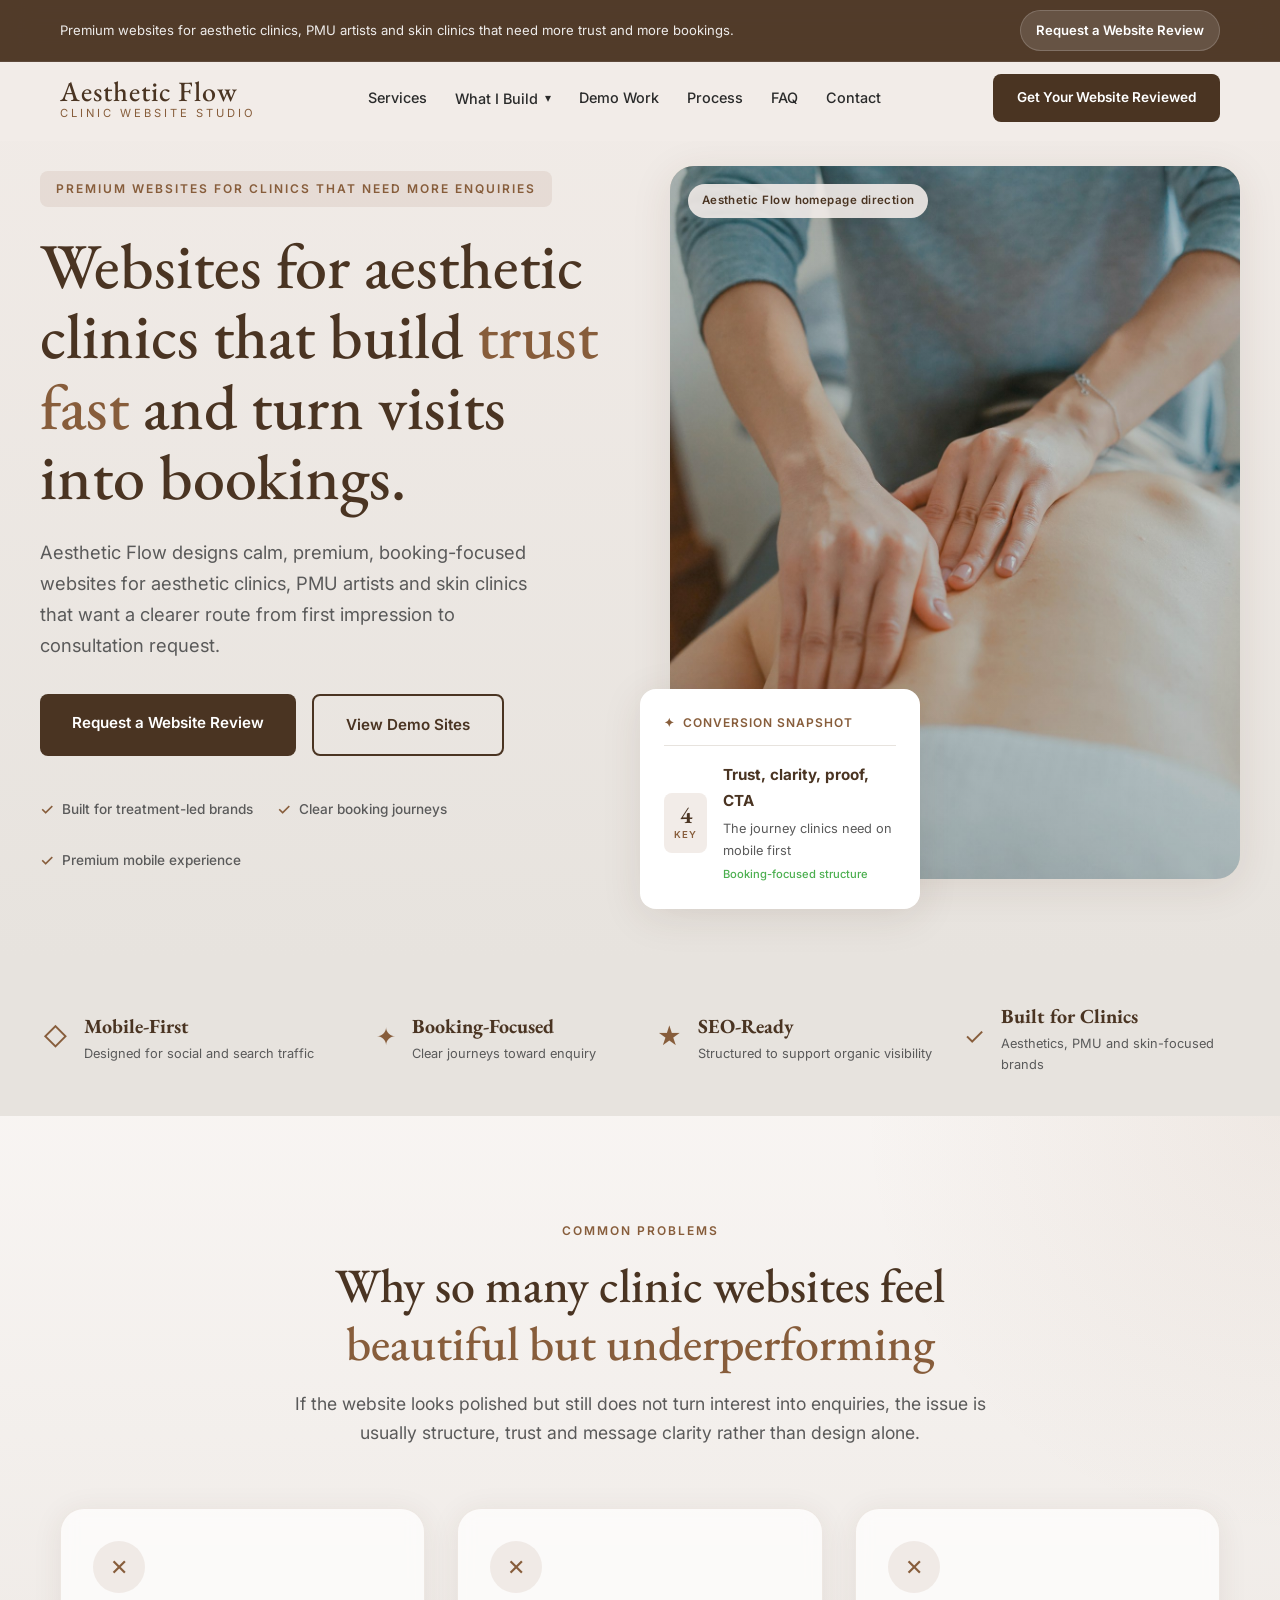
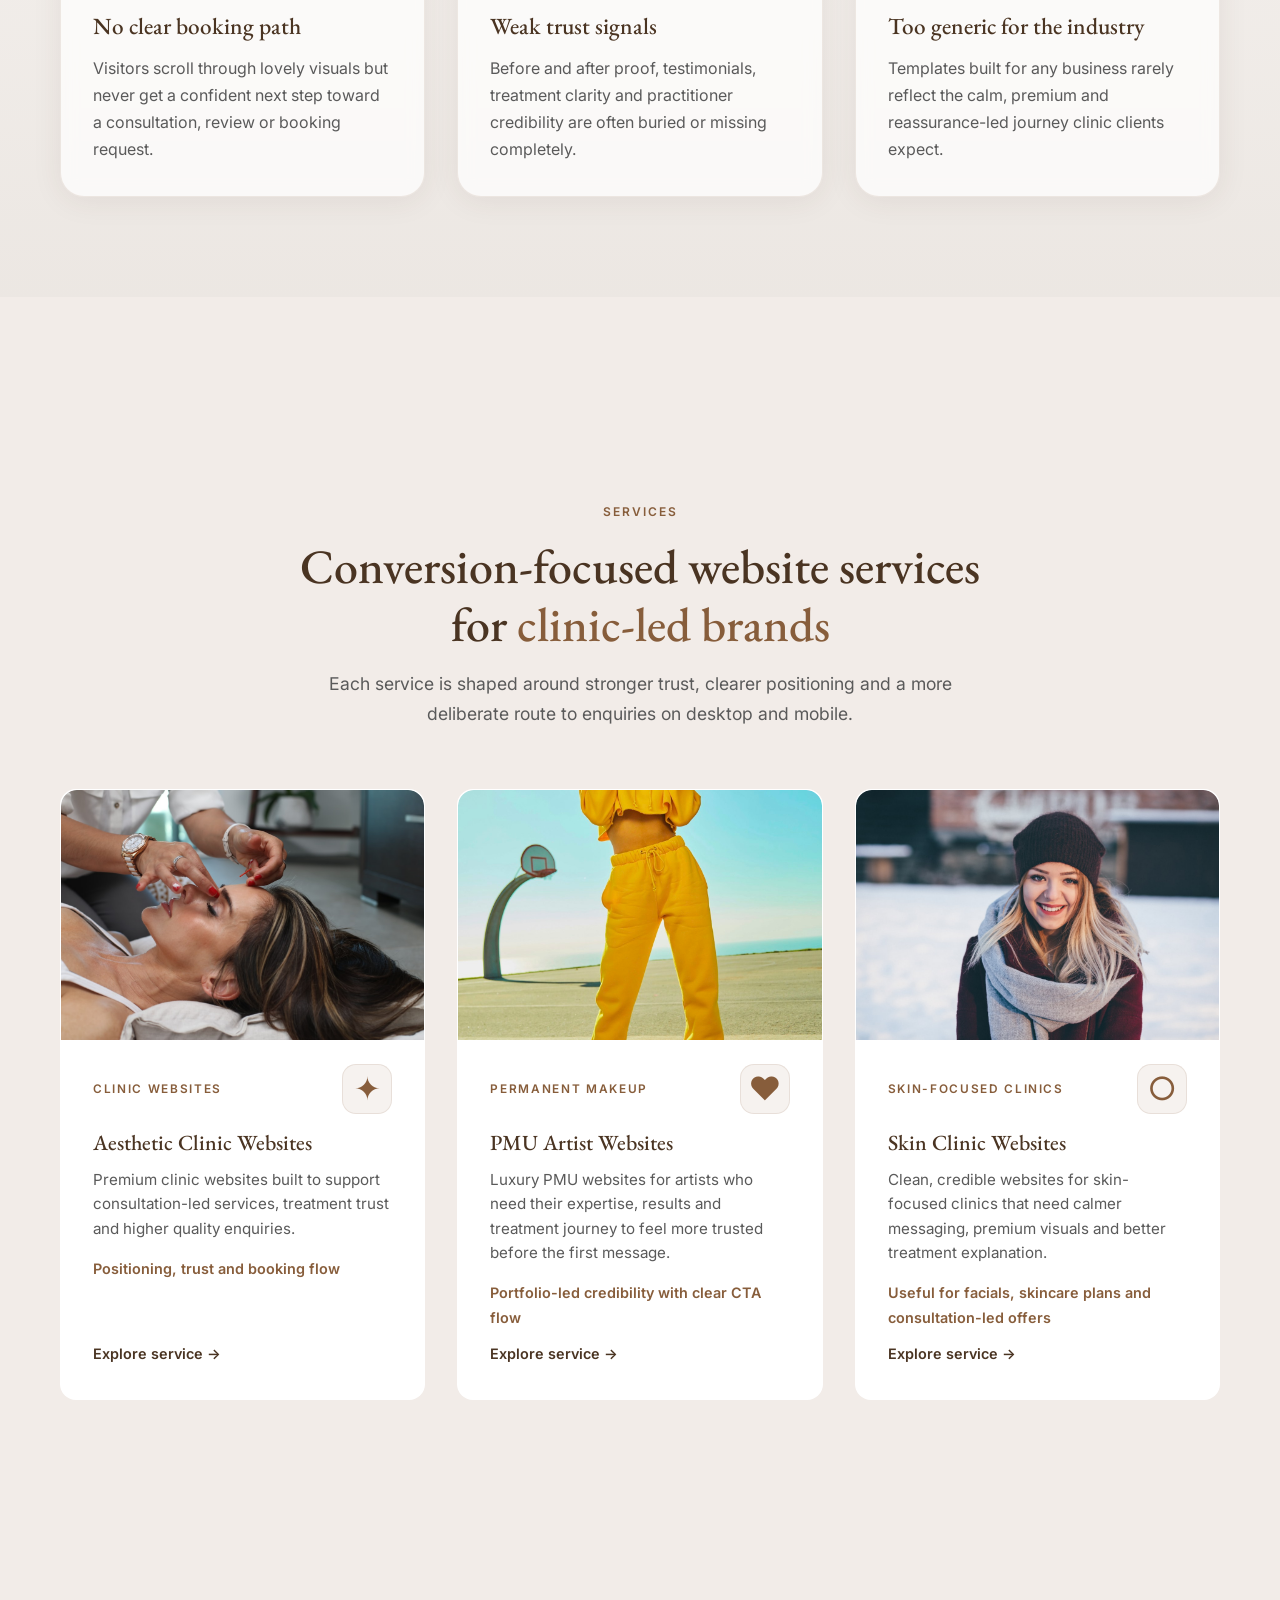
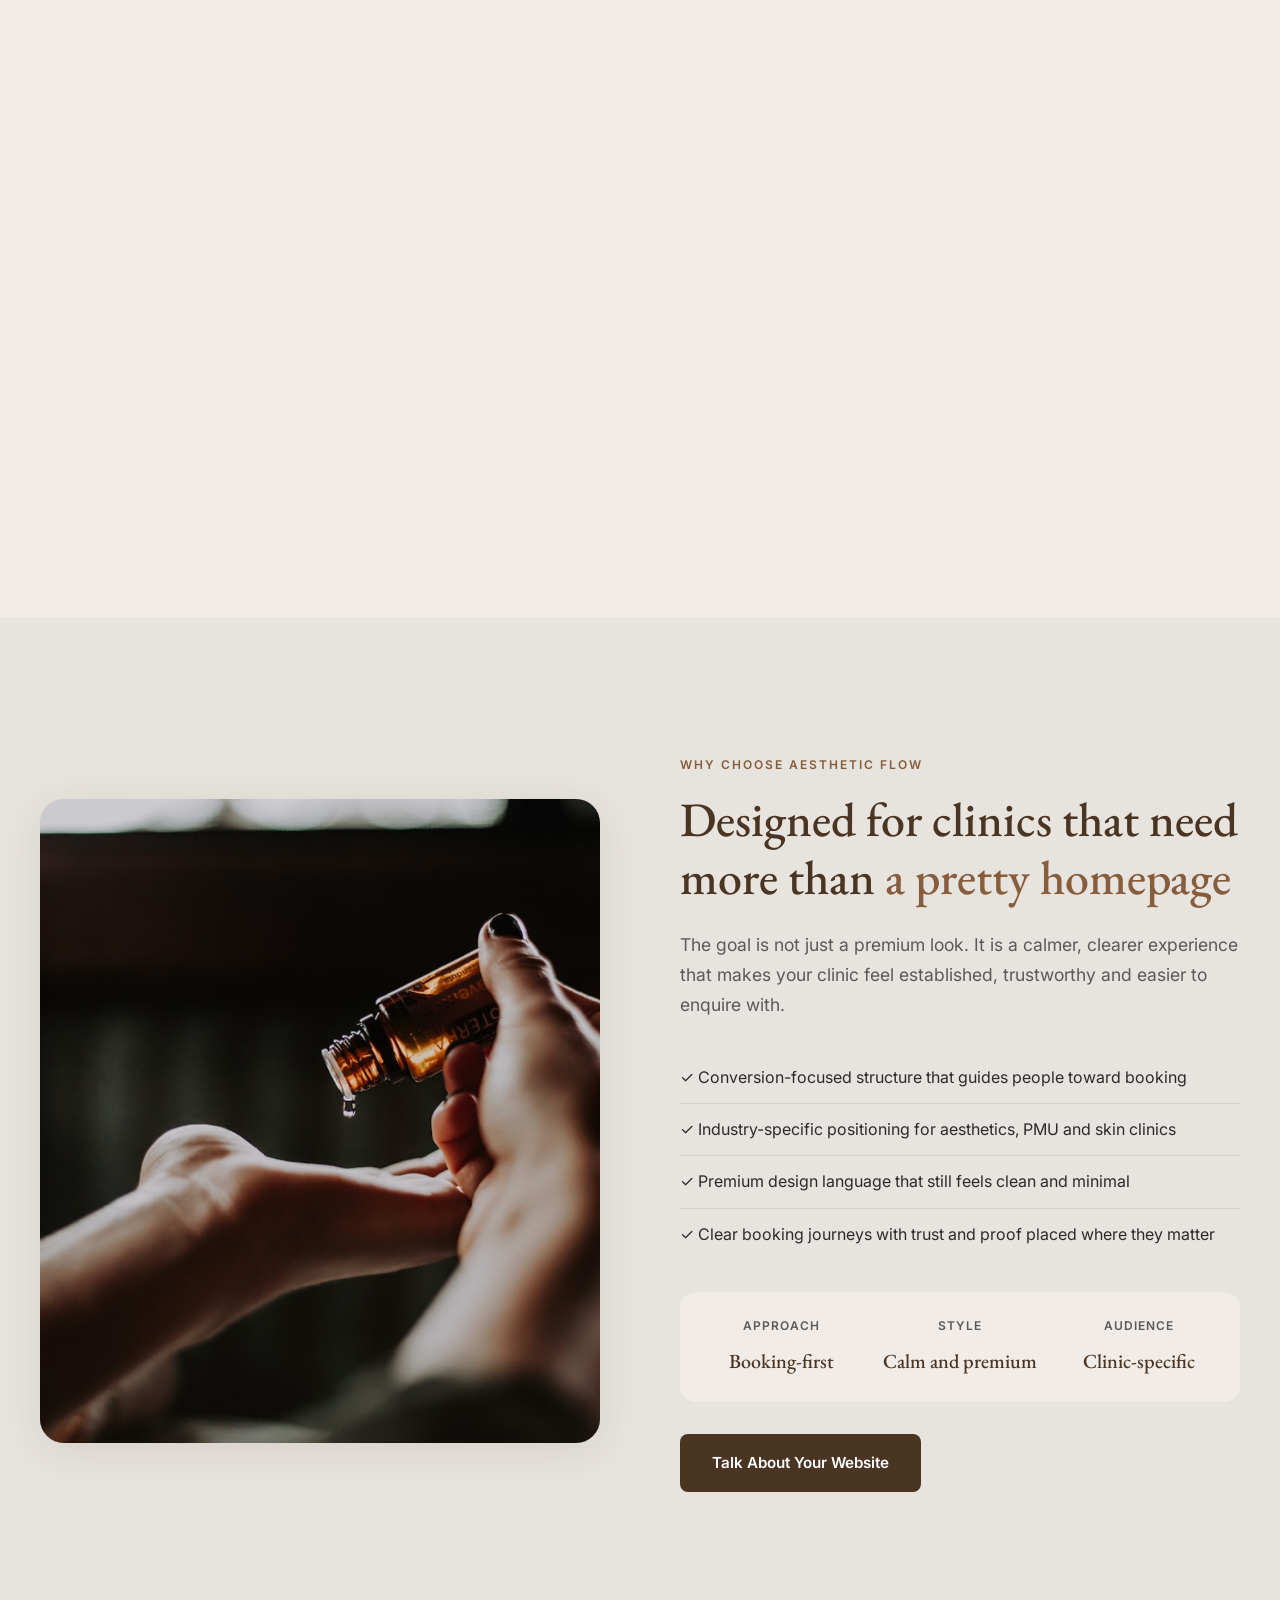
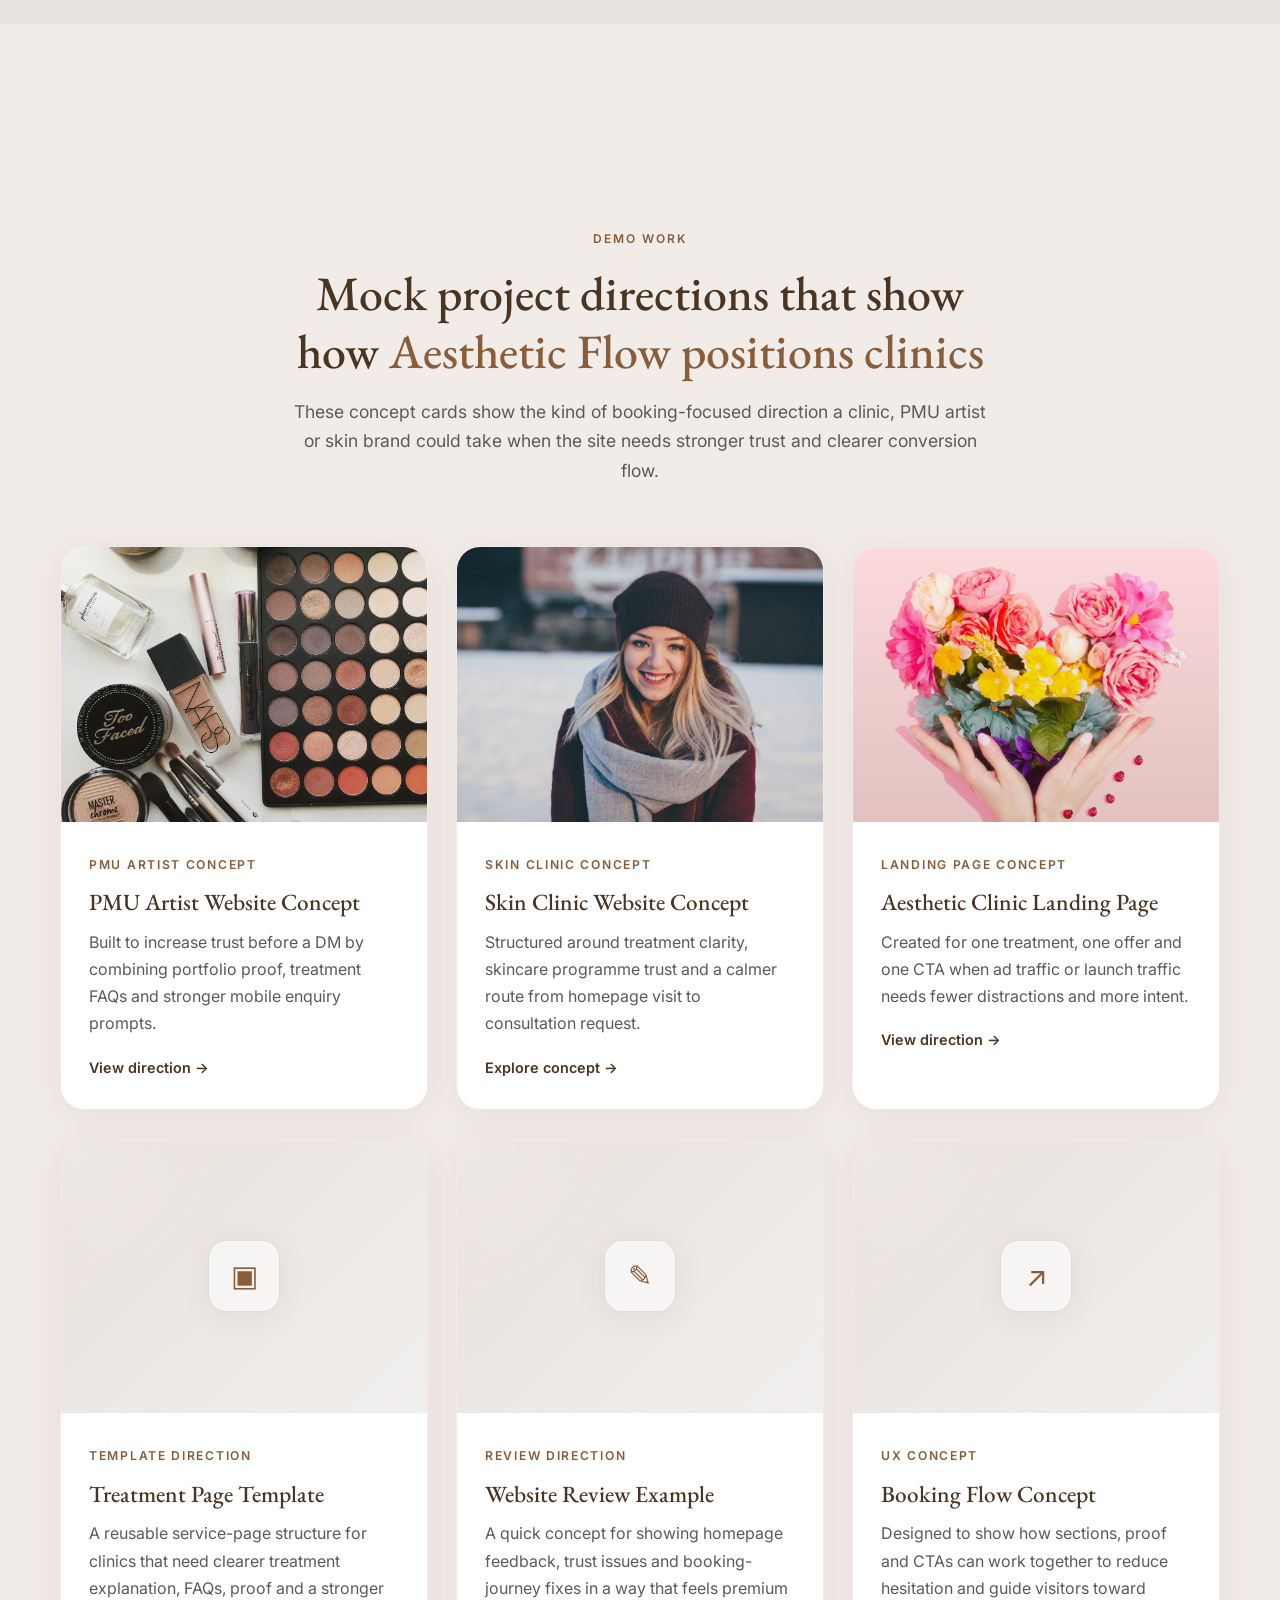
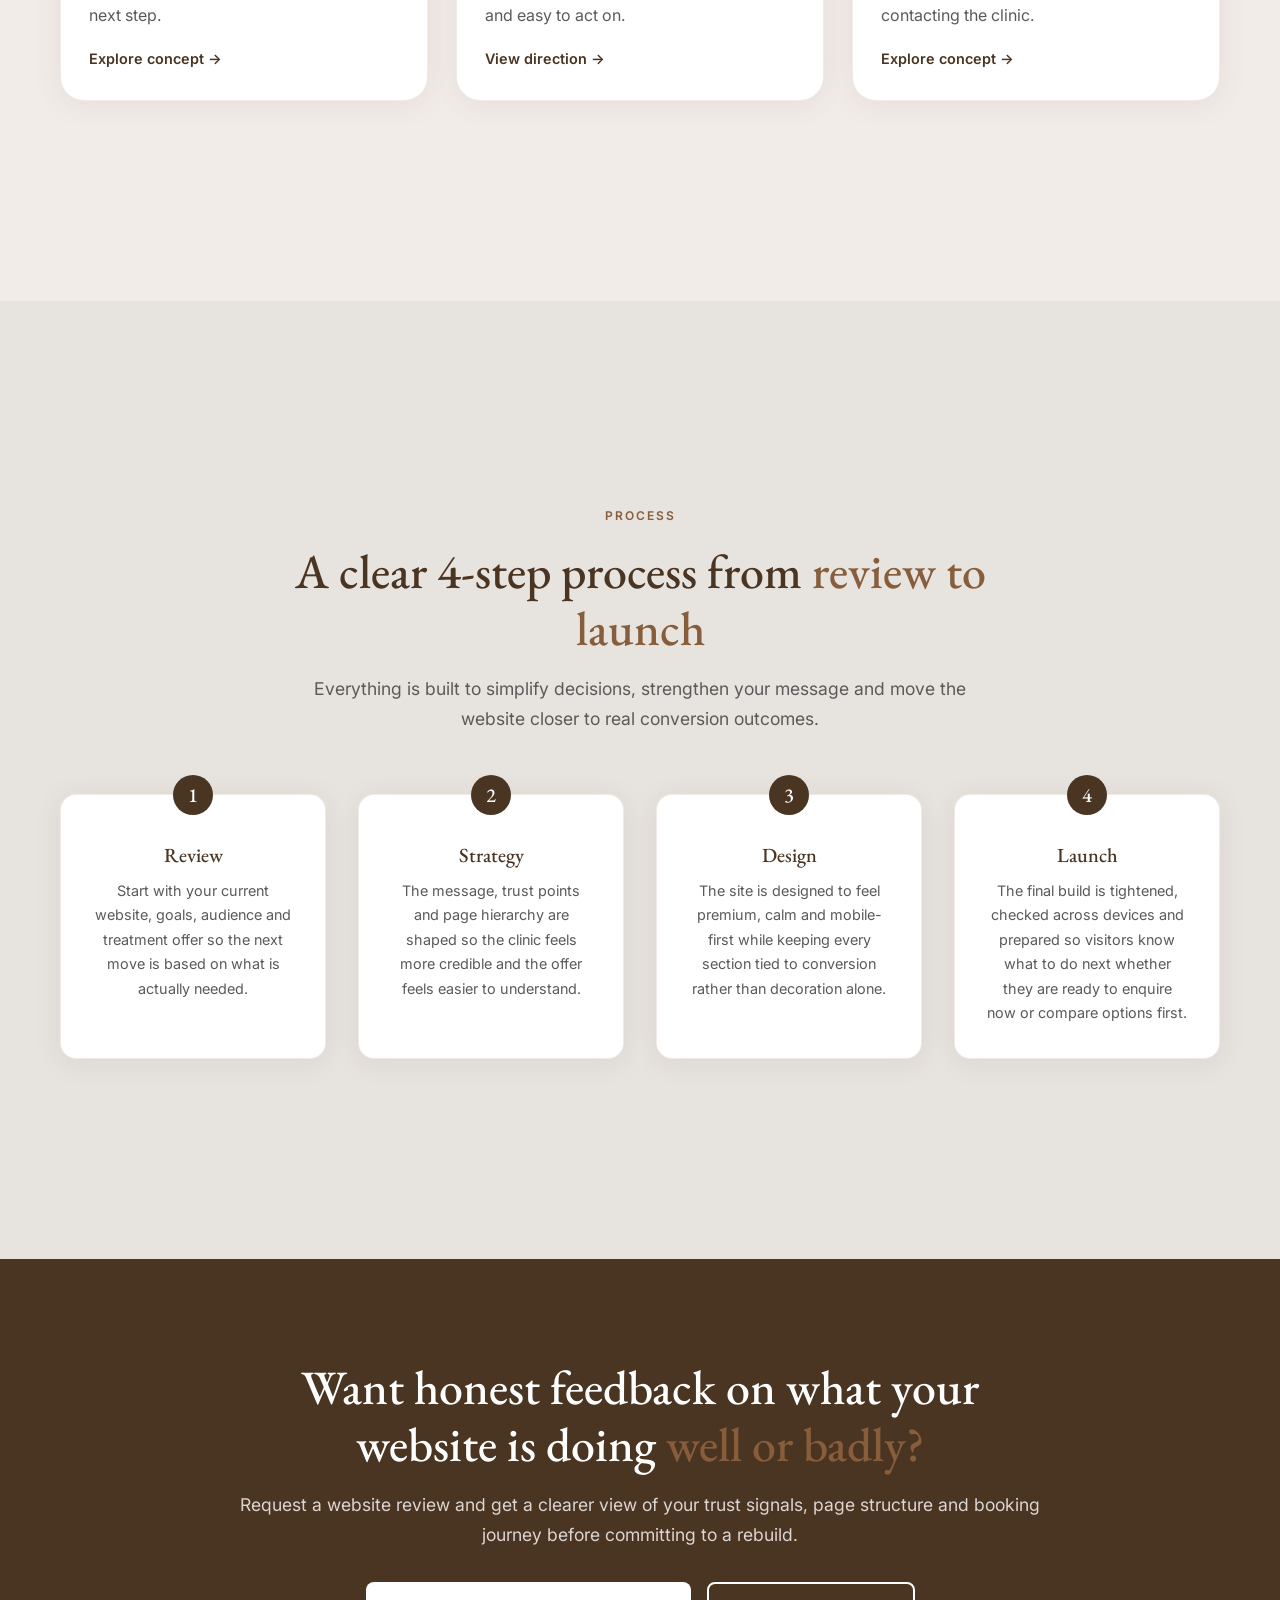
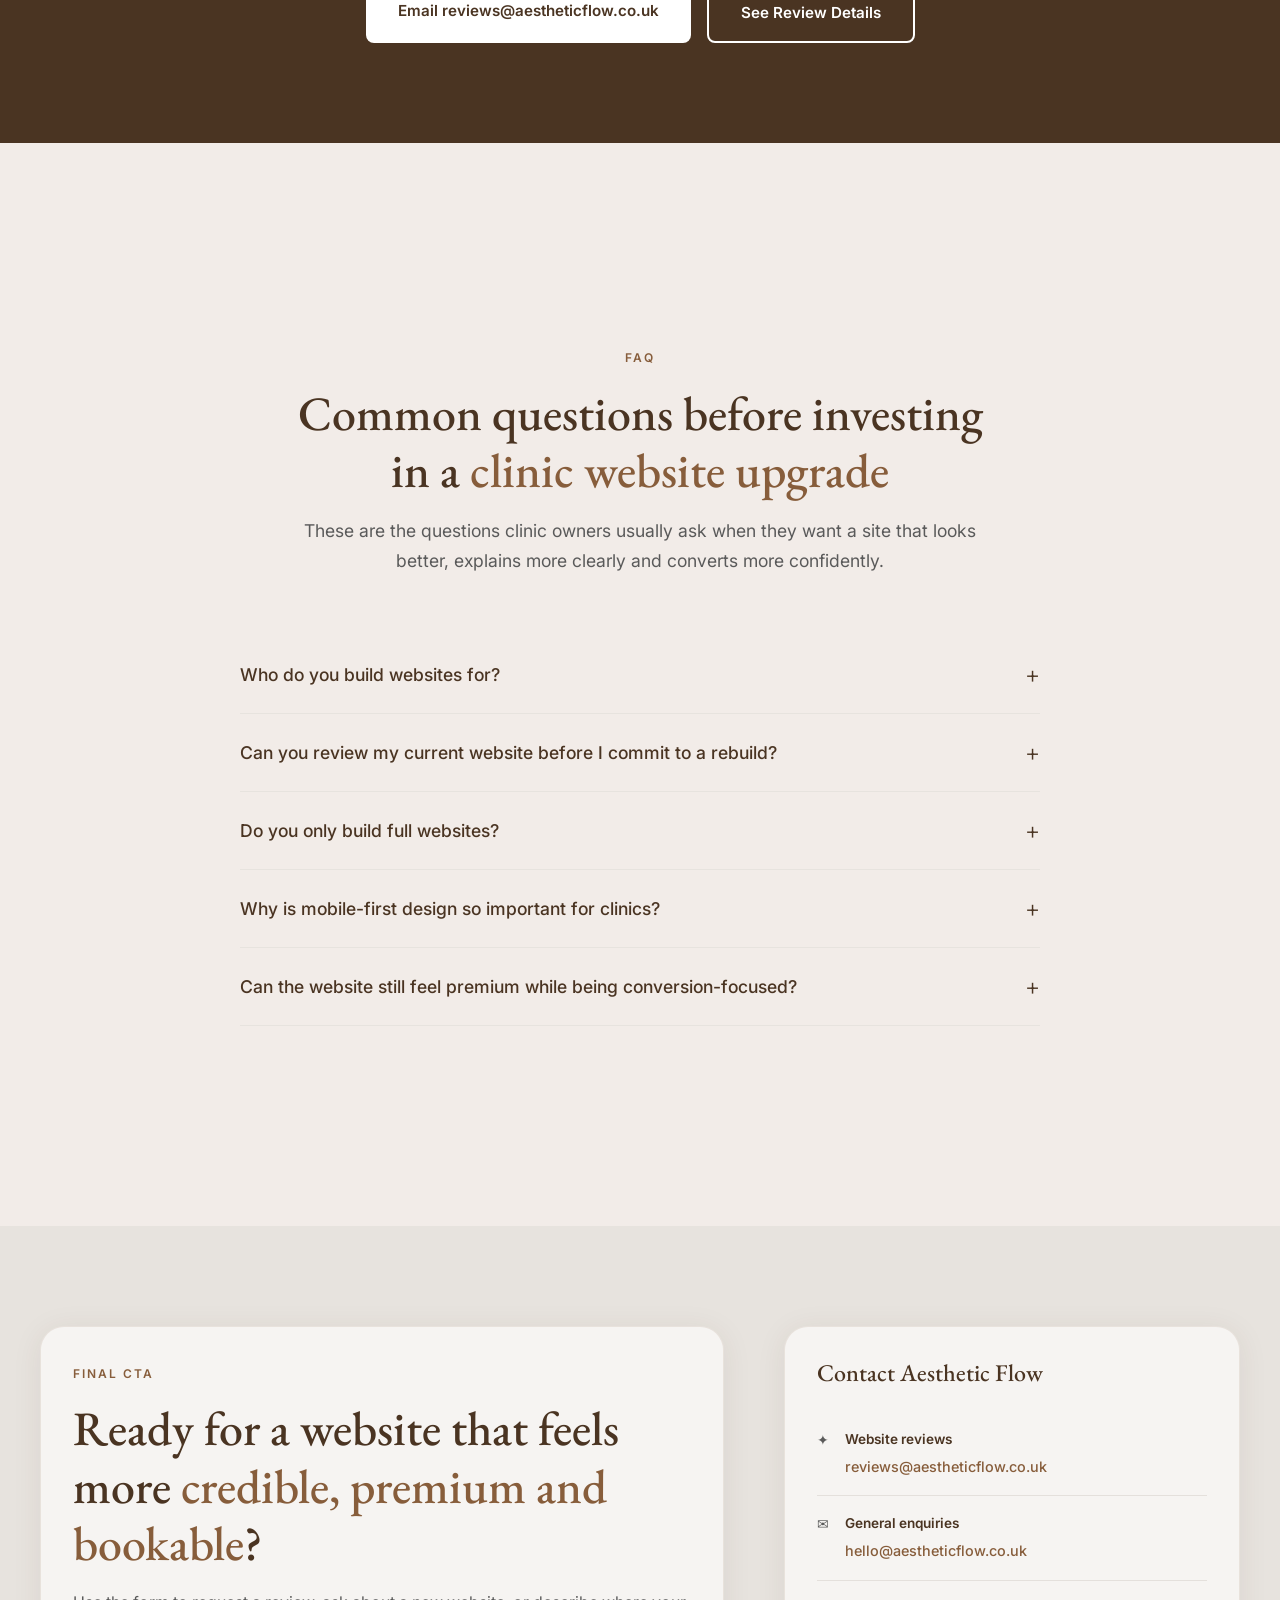
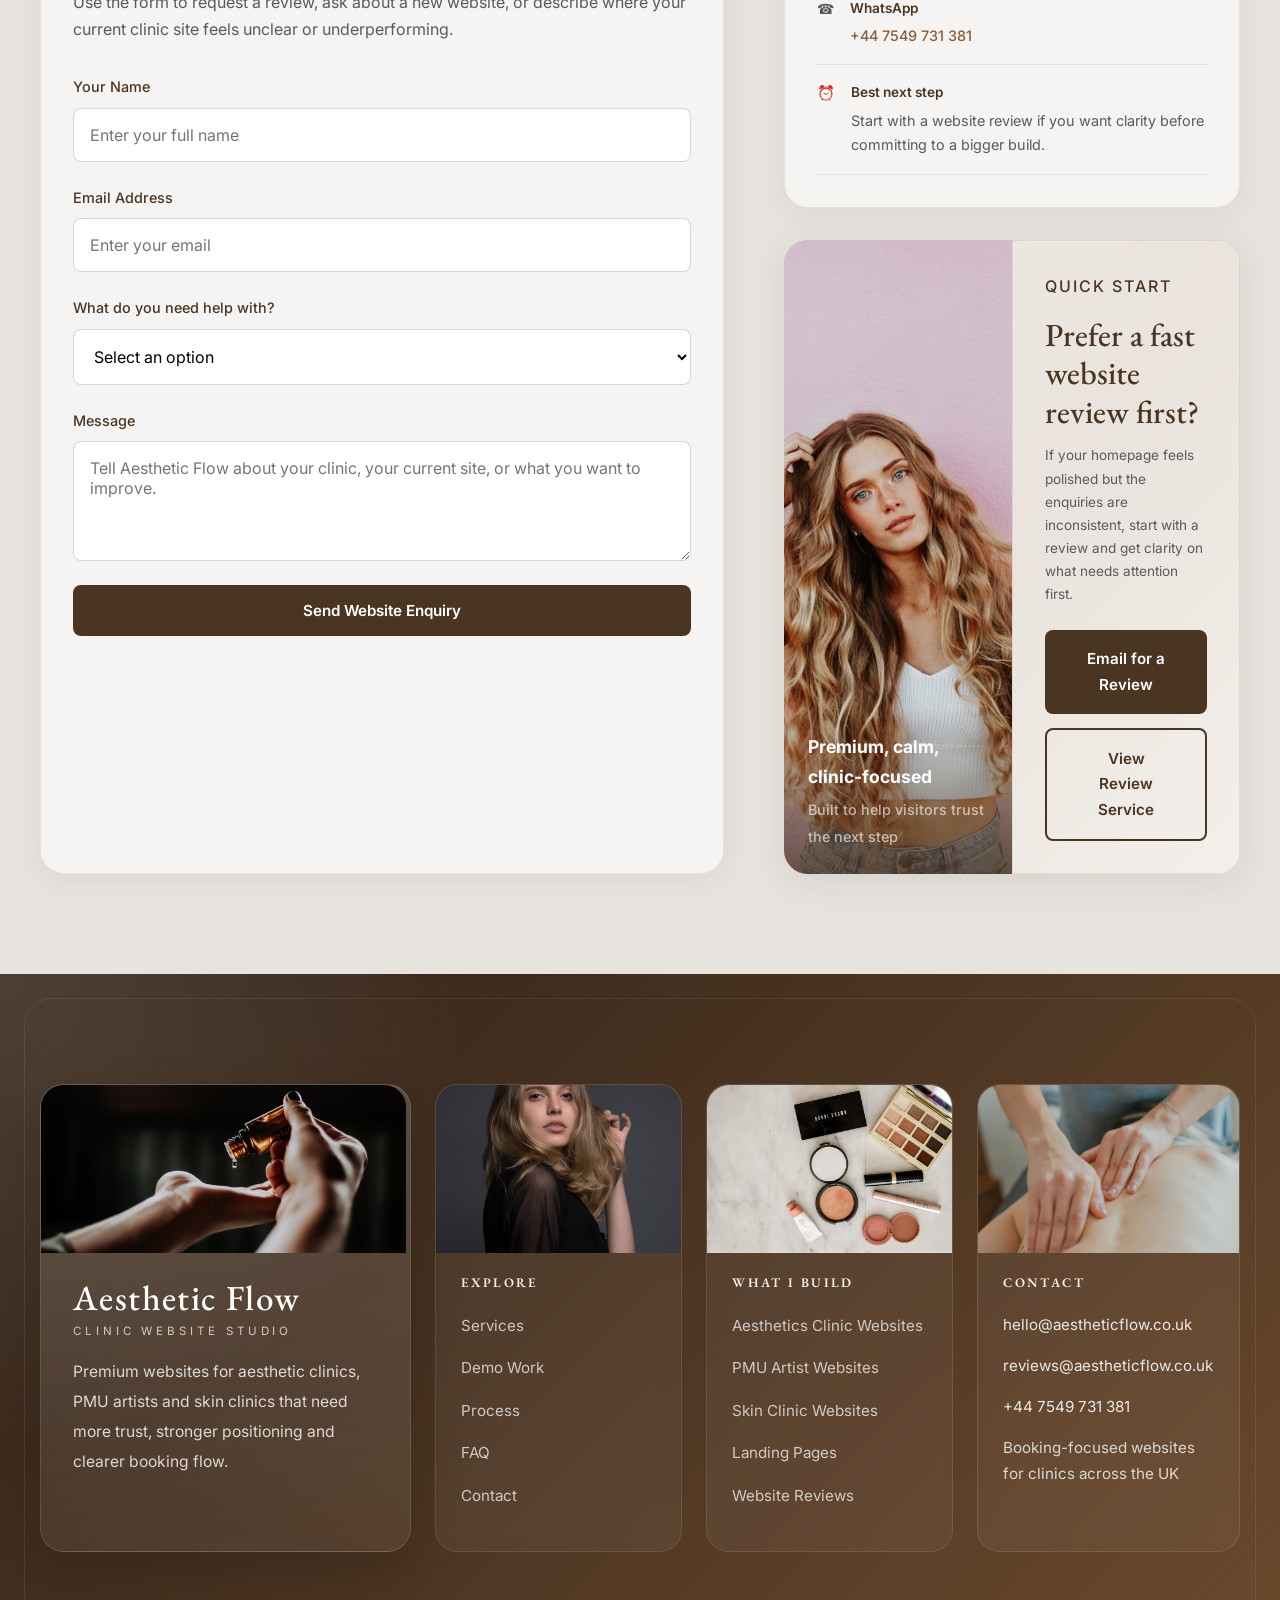
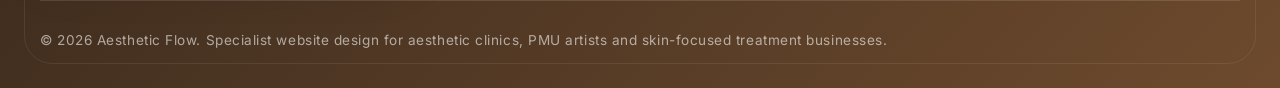
==== commit 2eed70c6: "Restore missing homepage cards and section content" ====
--- a/index.html
+++ b/index.html
@@ -1,5 +1,5 @@
 <!DOCTYPE html>
-<html lang="en">
+<html lang="en" class="no-js">
 <head>
   <meta charset="UTF-8">
   <meta name="viewport" content="width=device-width, initial-scale=1.0">
@@ -249,7 +249,10 @@
       <div class="treatments-grid">
         <div class="treatment-card reveal">
           <img src="images/anti-wrinkle.jpg" alt="Aesthetic clinic website service" class="treatment-img" onerror="this.style.display='none';this.parentNode.style.background='linear-gradient(135deg,#E8B4B8 0%,#D4A5A8 100%)';" />
-          <div class="treatment-icon">&#10022;</div>
+          <div class="treatment-meta">
+            <span class="card-eyebrow">Clinic Websites</span>
+            <div class="treatment-icon-shell"><div class="treatment-icon">&#10022;</div></div>
+          </div>
           <h3>Aesthetic Clinic Websites</h3>
           <p>Premium clinic websites built to support consultation-led services, treatment trust and higher quality enquiries.</p>
           <span class="treatment-price">Positioning, trust and booking flow</span>
@@ -258,8 +261,11 @@
 
         <div class="treatment-card reveal">
           <img src="images/lip-blush.jpg" alt="PMU artist website service" class="treatment-img" onerror="this.style.display='none';this.parentNode.style.background='linear-gradient(135deg,#C9B8A8 0%,#B8A698 100%)';" />
-          <div class="treatment-icon">&#9829;</div>
-          <h3>PMU Websites</h3>
+          <div class="treatment-meta">
+            <span class="card-eyebrow">Permanent Makeup</span>
+            <div class="treatment-icon-shell"><div class="treatment-icon">&#9829;</div></div>
+          </div>
+          <h3>PMU Artist Websites</h3>
           <p>Luxury PMU websites for artists who need their expertise, results and treatment journey to feel more trusted before the first message.</p>
           <span class="treatment-price">Portfolio-led credibility with clear CTA flow</span>
           <a href="pmu-artist-websites.html" class="treatment-link">Explore service &#8594;</a>
@@ -267,8 +273,11 @@
 
         <div class="treatment-card reveal">
           <img src="images/skin-booster.jpg" alt="Skin clinic website service" class="treatment-img" onerror="this.style.display='none';this.parentNode.style.background='linear-gradient(135deg,#D4C4B5 0%,#C4B4A5 100%)';" />
-          <div class="treatment-icon">&#9675;</div>
-          <h3>Skin Clinic Sites</h3>
+          <div class="treatment-meta">
+            <span class="card-eyebrow">Skin-Focused Clinics</span>
+            <div class="treatment-icon-shell"><div class="treatment-icon">&#9675;</div></div>
+          </div>
+          <h3>Skin Clinic Websites</h3>
           <p>Clean, credible websites for skin-focused clinics that need calmer messaging, premium visuals and better treatment explanation.</p>
           <span class="treatment-price">Useful for facials, skincare plans and consultation-led offers</span>
           <a href="skin-clinic-websites.html" class="treatment-link">Explore service &#8594;</a>
@@ -276,7 +285,10 @@
 
         <div class="treatment-card reveal">
           <img src="images/products.jpg" alt="Landing page service" class="treatment-img" onerror="this.style.display='none';this.parentNode.style.background='linear-gradient(135deg,#B8C9C4 0%,#A8B9B4 100%)';" />
-          <div class="treatment-icon">&#8594;</div>
+          <div class="treatment-meta">
+            <span class="card-eyebrow">Lead Generation</span>
+            <div class="treatment-icon-shell"><div class="treatment-icon">&#8594;</div></div>
+          </div>
           <h3>Landing Pages</h3>
           <p>Focused pages designed around one treatment, one offer and one next step when you want cleaner conversion from campaign traffic.</p>
           <span class="treatment-price">Ideal for launches, offers and paid traffic</span>
@@ -285,7 +297,10 @@
 
         <div class="treatment-card reveal">
           <img src="images/consultation.jpg" alt="Website reviews service" class="treatment-img" onerror="this.style.display='none';this.parentNode.style.background='linear-gradient(135deg,#C9D4B8 0%,#B9C4A8 100%)';" />
-          <div class="treatment-icon">&#9993;</div>
+          <div class="treatment-meta">
+            <span class="card-eyebrow">Performance Audit</span>
+            <div class="treatment-icon-shell"><div class="treatment-icon">&#9993;</div></div>
+          </div>
           <h3>Website Reviews</h3>
           <p>A focused review of your homepage, message hierarchy, trust signals and booking journey to spot where conversions are leaking.</p>
           <span class="treatment-price">Clear, practical feedback you can act on</span>
@@ -293,11 +308,14 @@
         </div>
 
         <div class="treatment-card reveal services-note-card">
-          <div class="treatment-icon">&#9733;</div>
-          <h3>Need the right starting point?</h3>
-          <p>If you are unsure whether you need a full website, a landing page or just a review first, Aesthetic Flow can point you toward the simplest next step.</p>
-          <span class="treatment-price">Start with clarity, not guesswork</span>
-          <a href="#contact" class="treatment-link">Ask for a recommendation &#8594;</a>
+          <div class="treatment-meta">
+            <span class="card-eyebrow">Conversion Support</span>
+            <div class="treatment-icon-shell"><div class="treatment-icon">&#9733;</div></div>
+          </div>
+          <h3>Conversion / Booking Flow Fixes</h3>
+          <p>When the site looks good but enquiries still feel weak, this focuses on CTA flow, trust placement and the steps between visit and booking request.</p>
+          <span class="treatment-price">Useful for fixing leaks before a full rebuild</span>
+          <a href="conversion-redesigns.html" class="treatment-link">Explore fixes &#8594;</a>
         </div>
       </div>
     </div>
@@ -357,36 +375,72 @@
             <div class="result-img-overlay"></div>
           </div>
           <div class="demo-case-body">
-            <span class="demo-case-tag">PMU Artist Demo</span>
-            <h3>Luxury brows and lip blush journey</h3>
+            <span class="demo-case-tag">PMU Artist Concept</span>
+            <h3>PMU Artist Website Concept</h3>
             <p>Built to increase trust before a DM by combining portfolio proof, treatment FAQs and stronger mobile enquiry prompts.</p>
-            <a href="pmu-artist-websites.html" class="treatment-link">View PMU direction &#8594;</a>
+            <a href="pmu-artist-websites.html" class="treatment-link">View direction &#8594;</a>
           </div>
         </article>
 
         <article class="demo-case-card reveal">
           <div class="demo-case-media">
-            <img src="images/dermal-filler.jpg" alt="Aesthetic clinic website concept" class="result-img" onerror="this.style.display='none';this.parentNode.style.background='linear-gradient(135deg,#D4A5A8 0%,#C49598 100%)';" />
+            <img src="images/skin-booster.jpg" alt="Skin clinic website concept" class="result-img" onerror="this.style.display='none';this.parentNode.style.background='linear-gradient(135deg,#D4C4B5 0%,#C4B4A5 100%)';" />
             <div class="result-img-overlay"></div>
           </div>
           <div class="demo-case-body">
-            <span class="demo-case-tag">Clinic Demo</span>
-            <h3>Consultation-led aesthetics homepage</h3>
-            <p>Structured around credibility, service clarity and a calmer path from homepage impression to review or booking request.</p>
-            <a href="aesthetics-clinic-websites.html" class="treatment-link">View clinic direction &#8594;</a>
+            <span class="demo-case-tag">Skin Clinic Concept</span>
+            <h3>Skin Clinic Website Concept</h3>
+            <p>Structured around treatment clarity, skincare programme trust and a calmer route from homepage visit to consultation request.</p>
+            <a href="skin-clinic-websites.html" class="treatment-link">Explore concept &#8594;</a>
           </div>
         </article>
 
         <article class="demo-case-card reveal">
           <div class="demo-case-media">
-            <img src="images/products.jpg" alt="Landing page concept for a skin clinic" class="result-img" onerror="this.style.display='none';this.parentNode.style.background='linear-gradient(135deg,#B8C9C4 0%,#A8B9B4 100%)';" />
+            <img src="images/dermal-filler.jpg" alt="Aesthetic clinic landing page concept" class="result-img" onerror="this.style.display='none';this.parentNode.style.background='linear-gradient(135deg,#D4A5A8 0%,#C49598 100%)';" />
             <div class="result-img-overlay"></div>
           </div>
           <div class="demo-case-body">
-            <span class="demo-case-tag">Campaign Demo</span>
-            <h3>Single-treatment landing page concept</h3>
+            <span class="demo-case-tag">Landing Page Concept</span>
+            <h3>Aesthetic Clinic Landing Page</h3>
             <p>Created for one treatment, one offer and one CTA when ad traffic or launch traffic needs fewer distractions and more intent.</p>
-            <a href="landing-pages.html" class="treatment-link">View landing page direction &#8594;</a>
+            <a href="landing-pages.html" class="treatment-link">View direction &#8594;</a>
+          </div>
+        </article>
+
+        <article class="demo-case-card reveal">
+          <div class="demo-case-media demo-case-placeholder">
+            <div class="demo-placeholder-icon">&#9635;</div>
+          </div>
+          <div class="demo-case-body">
+            <span class="demo-case-tag">Template Direction</span>
+            <h3>Treatment Page Template</h3>
+            <p>A reusable service-page structure for clinics that need clearer treatment explanation, FAQs, proof and a stronger next step.</p>
+            <a href="aesthetics-clinic-websites.html" class="treatment-link">Explore concept &#8594;</a>
+          </div>
+        </article>
+
+        <article class="demo-case-card reveal">
+          <div class="demo-case-media demo-case-placeholder">
+            <div class="demo-placeholder-icon">&#9998;</div>
+          </div>
+          <div class="demo-case-body">
+            <span class="demo-case-tag">Review Direction</span>
+            <h3>Website Review Example</h3>
+            <p>A quick concept for showing homepage feedback, trust issues and booking-journey fixes in a way that feels premium and easy to act on.</p>
+            <a href="website-reviews.html" class="treatment-link">View direction &#8594;</a>
+          </div>
+        </article>
+
+        <article class="demo-case-card reveal">
+          <div class="demo-case-media demo-case-placeholder">
+            <div class="demo-placeholder-icon">&#8599;</div>
+          </div>
+          <div class="demo-case-body">
+            <span class="demo-case-tag">UX Concept</span>
+            <h3>Booking Flow Concept</h3>
+            <p>Designed to show how sections, proof and CTAs can work together to reduce hesitation and guide visitors toward contacting the clinic.</p>
+            <a href="conversion-redesigns.html" class="treatment-link">Explore concept &#8594;</a>
           </div>
         </article>
       </div>
@@ -410,7 +464,7 @@
 
         <div class="process-card reveal">
           <div class="process-number">2</div>
-          <h3>Position</h3>
+          <h3>Strategy</h3>
           <p>The message, trust points and page hierarchy are shaped so the clinic feels more credible and the offer feels easier to understand.</p>
         </div>
 
@@ -422,8 +476,8 @@
 
         <div class="process-card reveal">
           <div class="process-number">4</div>
-          <h3>Refine</h3>
-          <p>CTAs, page flow and final content are refined so visitors know what to do next whether they are ready to enquire now or compare options first.</p>
+          <h3>Launch</h3>
+          <p>The final build is tightened, checked across devices and prepared so visitors know what to do next whether they are ready to enquire now or compare options first.</p>
         </div>
       </div>
     </div>
--- a/styles.css
+++ b/styles.css
@@ -1011,6 +1011,9 @@
   padding: 0 2rem 2rem;
   transition: all var(--transition-medium);
   border: 1px solid transparent;
+  display: flex;
+  flex-direction: column;
+  min-height: 100%;
 }
 
 .treatment-card:hover {
@@ -1021,8 +1024,35 @@
 
 .treatment-icon {
   font-size: 2rem;
+  color: var(--brown-warm);
+}
+
+.treatment-meta {
+  display: flex;
+  align-items: center;
+  justify-content: space-between;
+  gap: 1rem;
   margin-bottom: 1rem;
+}
+
+.card-eyebrow {
+  font-size: 0.74rem;
+  font-weight: 600;
+  letter-spacing: 0.14em;
+  text-transform: uppercase;
   color: var(--brown-warm);
+}
+
+.treatment-icon-shell {
+  width: 50px;
+  height: 50px;
+  flex-shrink: 0;
+  display: inline-flex;
+  align-items: center;
+  justify-content: center;
+  border-radius: 14px;
+  background: rgba(135, 93, 59, 0.08);
+  border: 1px solid rgba(135, 93, 59, 0.12);
 }
 
 .treatment-card h3 {
@@ -1059,15 +1089,16 @@
 
 .services-note-card {
   padding-top: 2rem;
-  display: flex;
-  flex-direction: column;
-  justify-content: center;
   background:
     linear-gradient(180deg, rgba(255, 255, 255, 0.92) 0%, rgba(231, 227, 222, 0.92) 100%);
   border: 1px solid rgba(135, 93, 59, 0.16);
 }
 
 .services-note-card .treatment-link {
+  margin-top: auto;
+}
+
+.treatment-card .treatment-link {
   margin-top: auto;
 }
 
@@ -1289,6 +1320,29 @@
   background: linear-gradient(135deg, #D4C4B5 0%, #C9B8A8 100%);
 }
 
+.demo-case-placeholder {
+  display: flex;
+  align-items: center;
+  justify-content: center;
+  background:
+    radial-gradient(circle at top left, rgba(255, 255, 255, 0.25), transparent 35%),
+    linear-gradient(135deg, rgba(135, 93, 59, 0.18) 0%, rgba(74, 52, 34, 0.08) 100%);
+}
+
+.demo-placeholder-icon {
+  width: 72px;
+  height: 72px;
+  display: inline-flex;
+  align-items: center;
+  justify-content: center;
+  border-radius: 18px;
+  border: 1px solid rgba(74, 52, 34, 0.12);
+  background: rgba(255, 255, 255, 0.56);
+  color: var(--brown-warm);
+  font-size: 1.8rem;
+  box-shadow: var(--shadow-soft);
+}
+
 .demo-case-body {
   padding: 1.75rem;
 }
@@ -1313,6 +1367,10 @@
   margin-bottom: 1rem;
 }
 
+.demo-case-card .treatment-link {
+  margin-top: auto;
+}
+
 /* ============================================
    7. PROCESS SECTION
    ============================================ */
@@ -1334,6 +1392,8 @@
   border-radius: var(--radius-md);
   position: relative;
   transition: transform var(--transition-medium);
+  border: 1px solid rgba(135, 93, 59, 0.12);
+  box-shadow: var(--shadow-soft);
 }
 
 .process-card:hover {
@@ -2089,6 +2149,11 @@
   transform: translateY(0);
 }
 
+html.no-js .reveal {
+  opacity: 1;
+  transform: none;
+}
+
 /* ============================================
    RESPONSIVE STYLES
    ============================================ */
@@ -2465,9 +2530,9 @@
 .map-block {
   display: grid;
   grid-template-columns: 1fr 1fr;
-  gap: 1rem;
   border-radius: var(--radius-lg);
   overflow: hidden;
+  gap: 0;
 }
 
 /* Left image */
@@ -2509,6 +2574,7 @@
 .map-overlay span {
   font-size: 0.9rem;
   opacity: 0.85;
+  color: rgba(255, 255, 255, 0.72);
 }
 
 /* Right map */
@@ -2553,6 +2619,10 @@
   width: 100%;
 }
 
+.final-cta-section .map-embed.demo-contact-card {
+  border-radius: 0;
+}
+
 /* Mobile */
 @media (max-width: 768px) {
   .map-block {
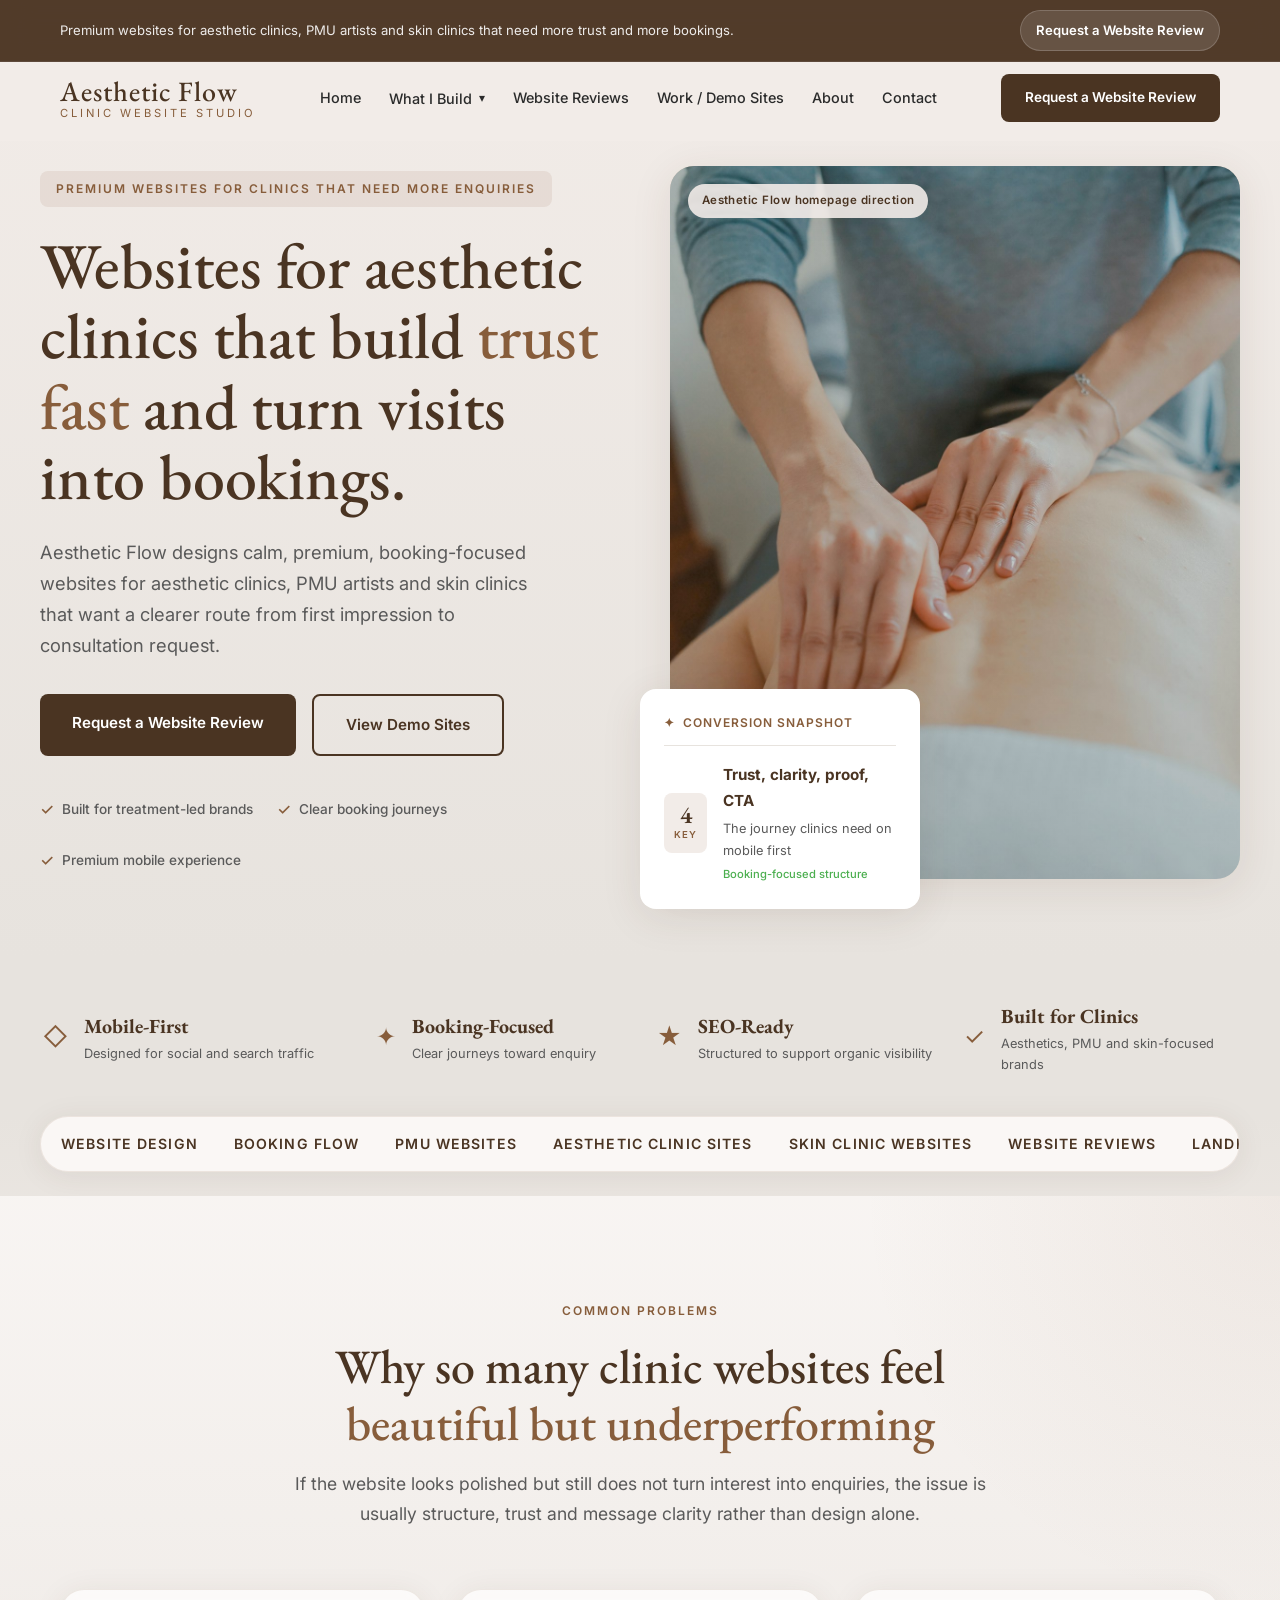
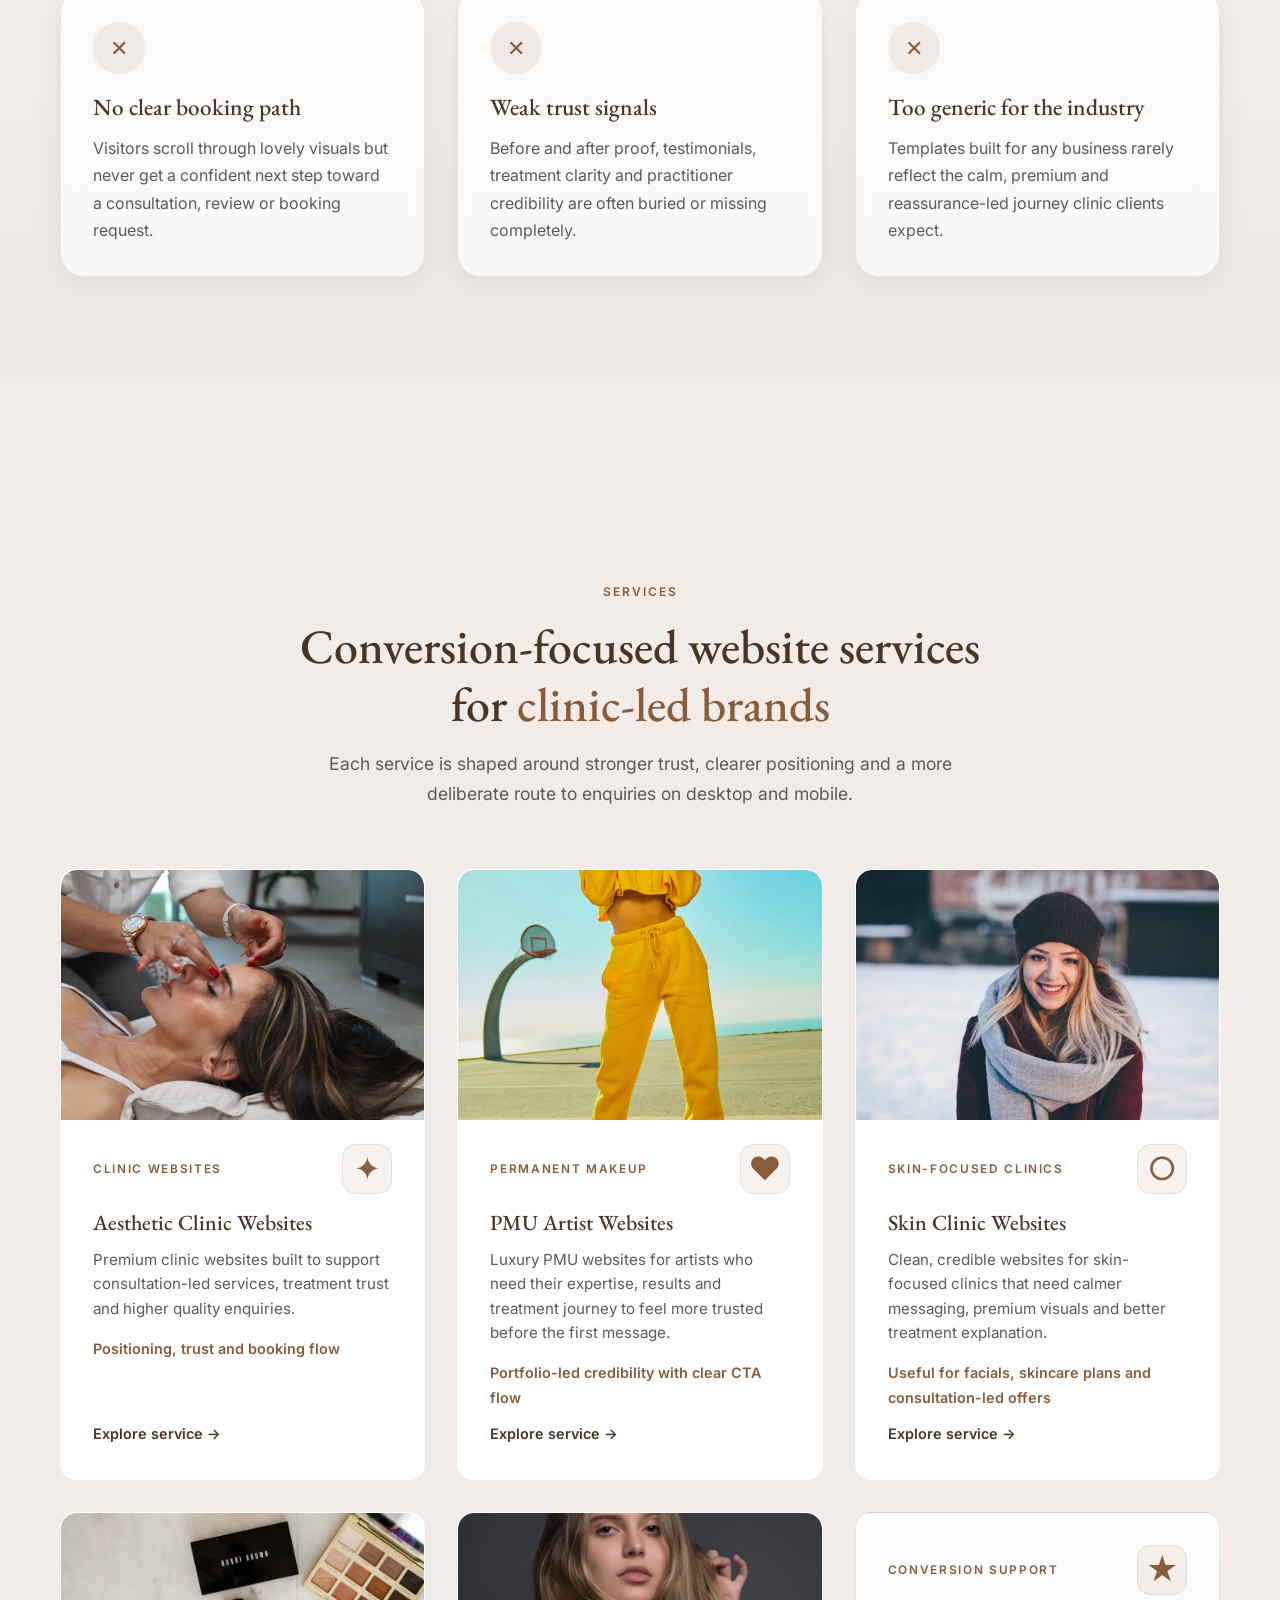
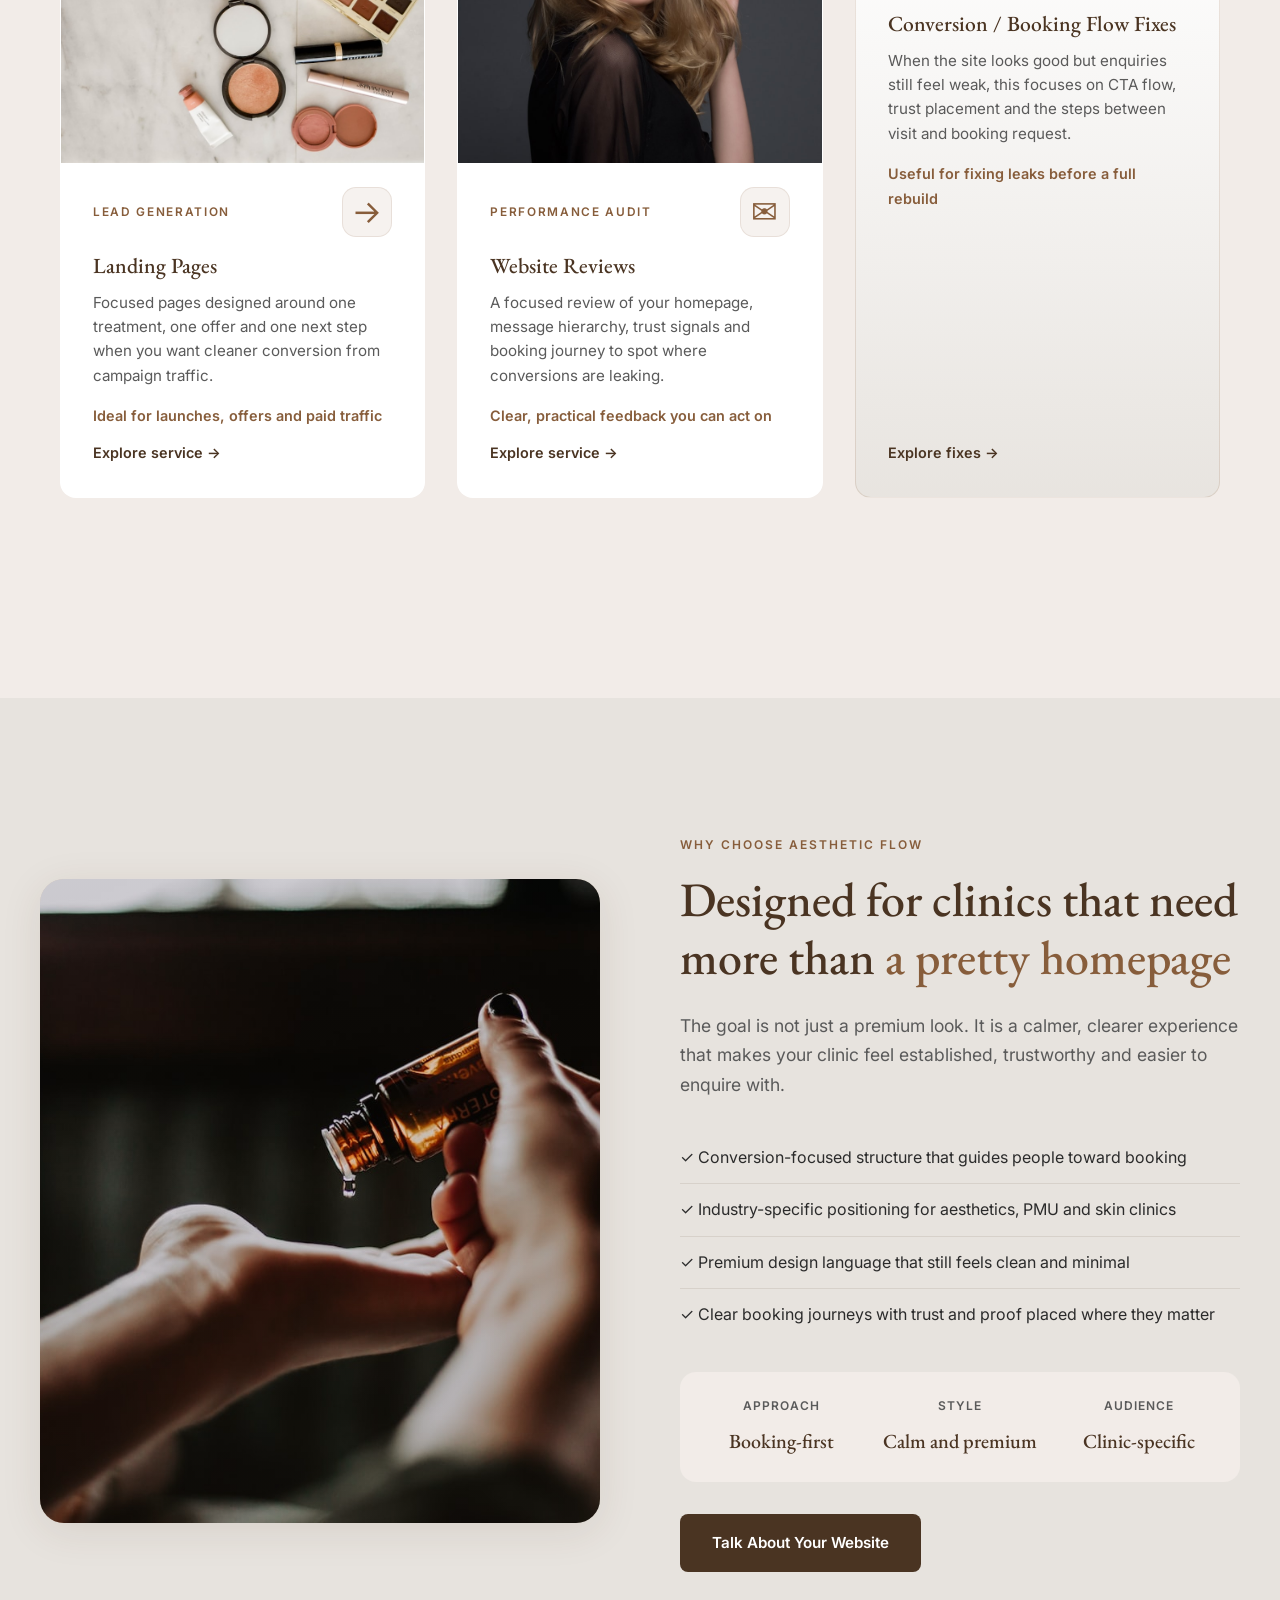
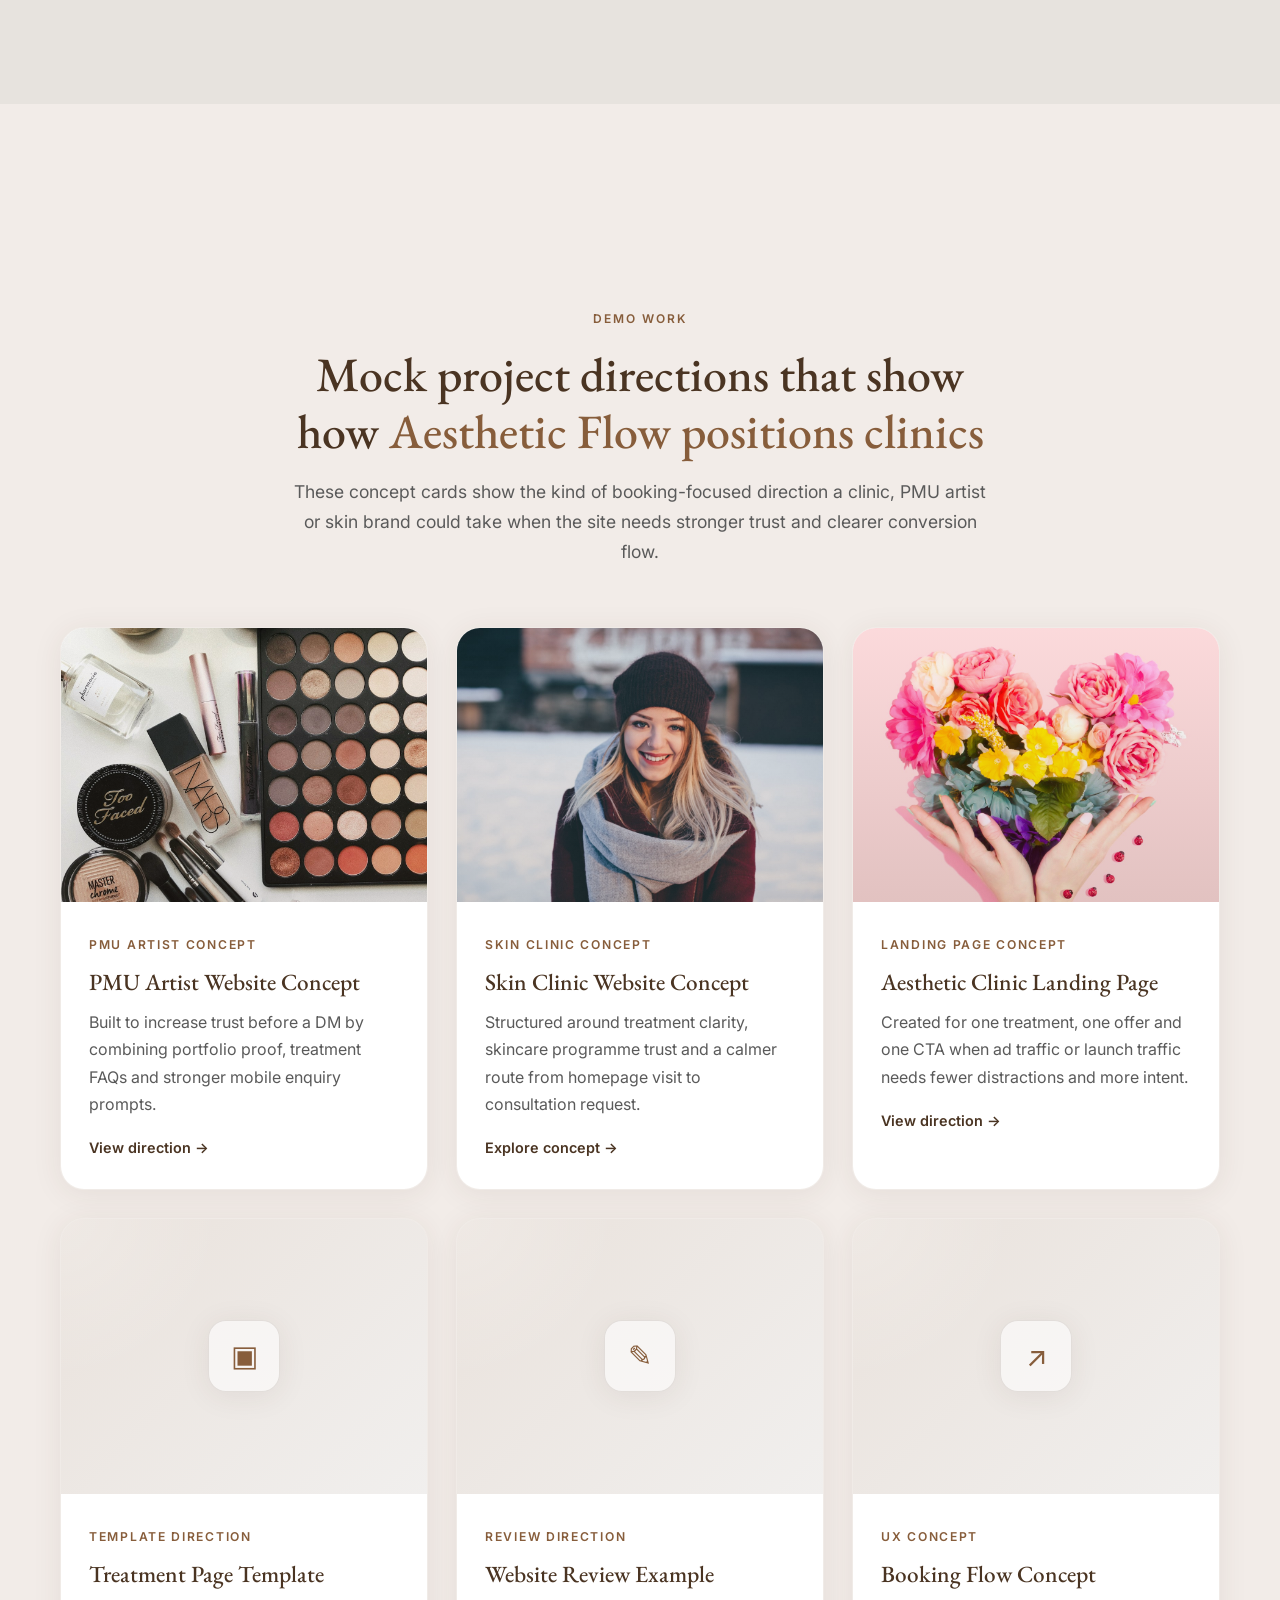
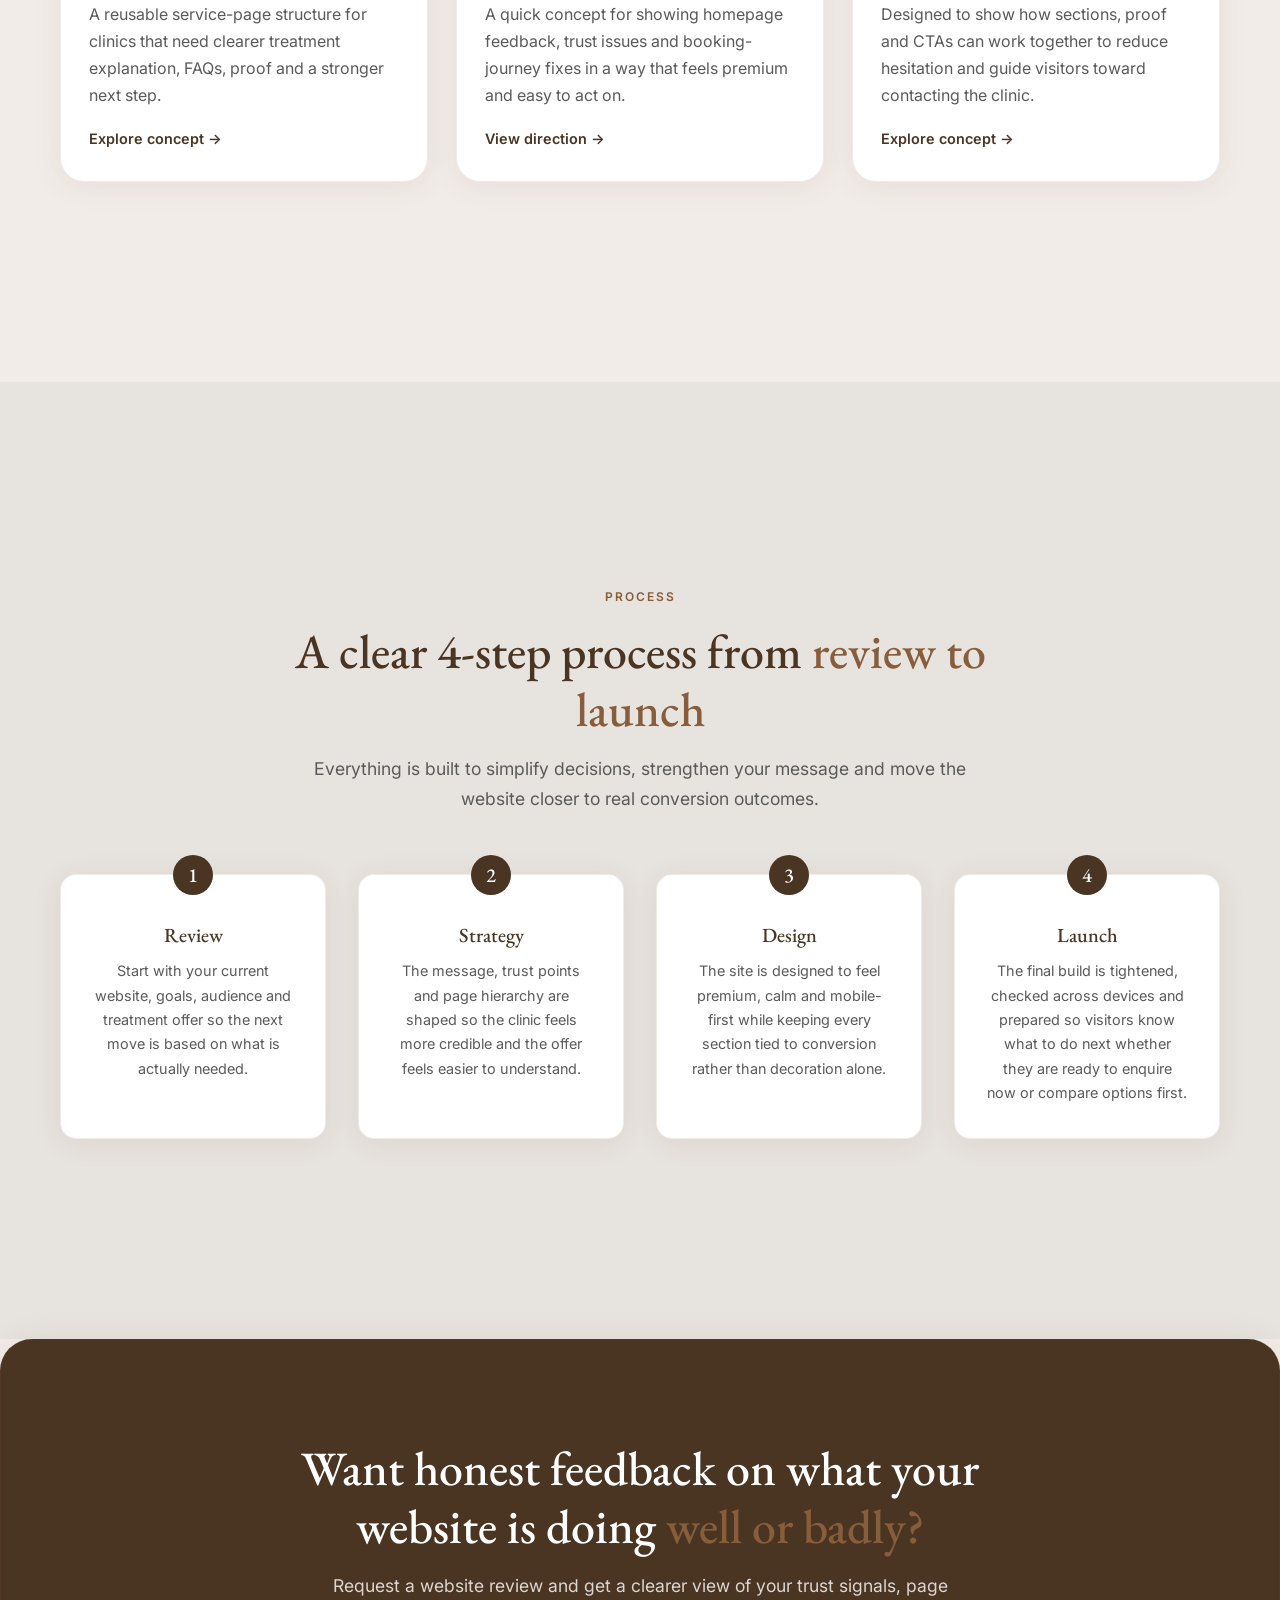
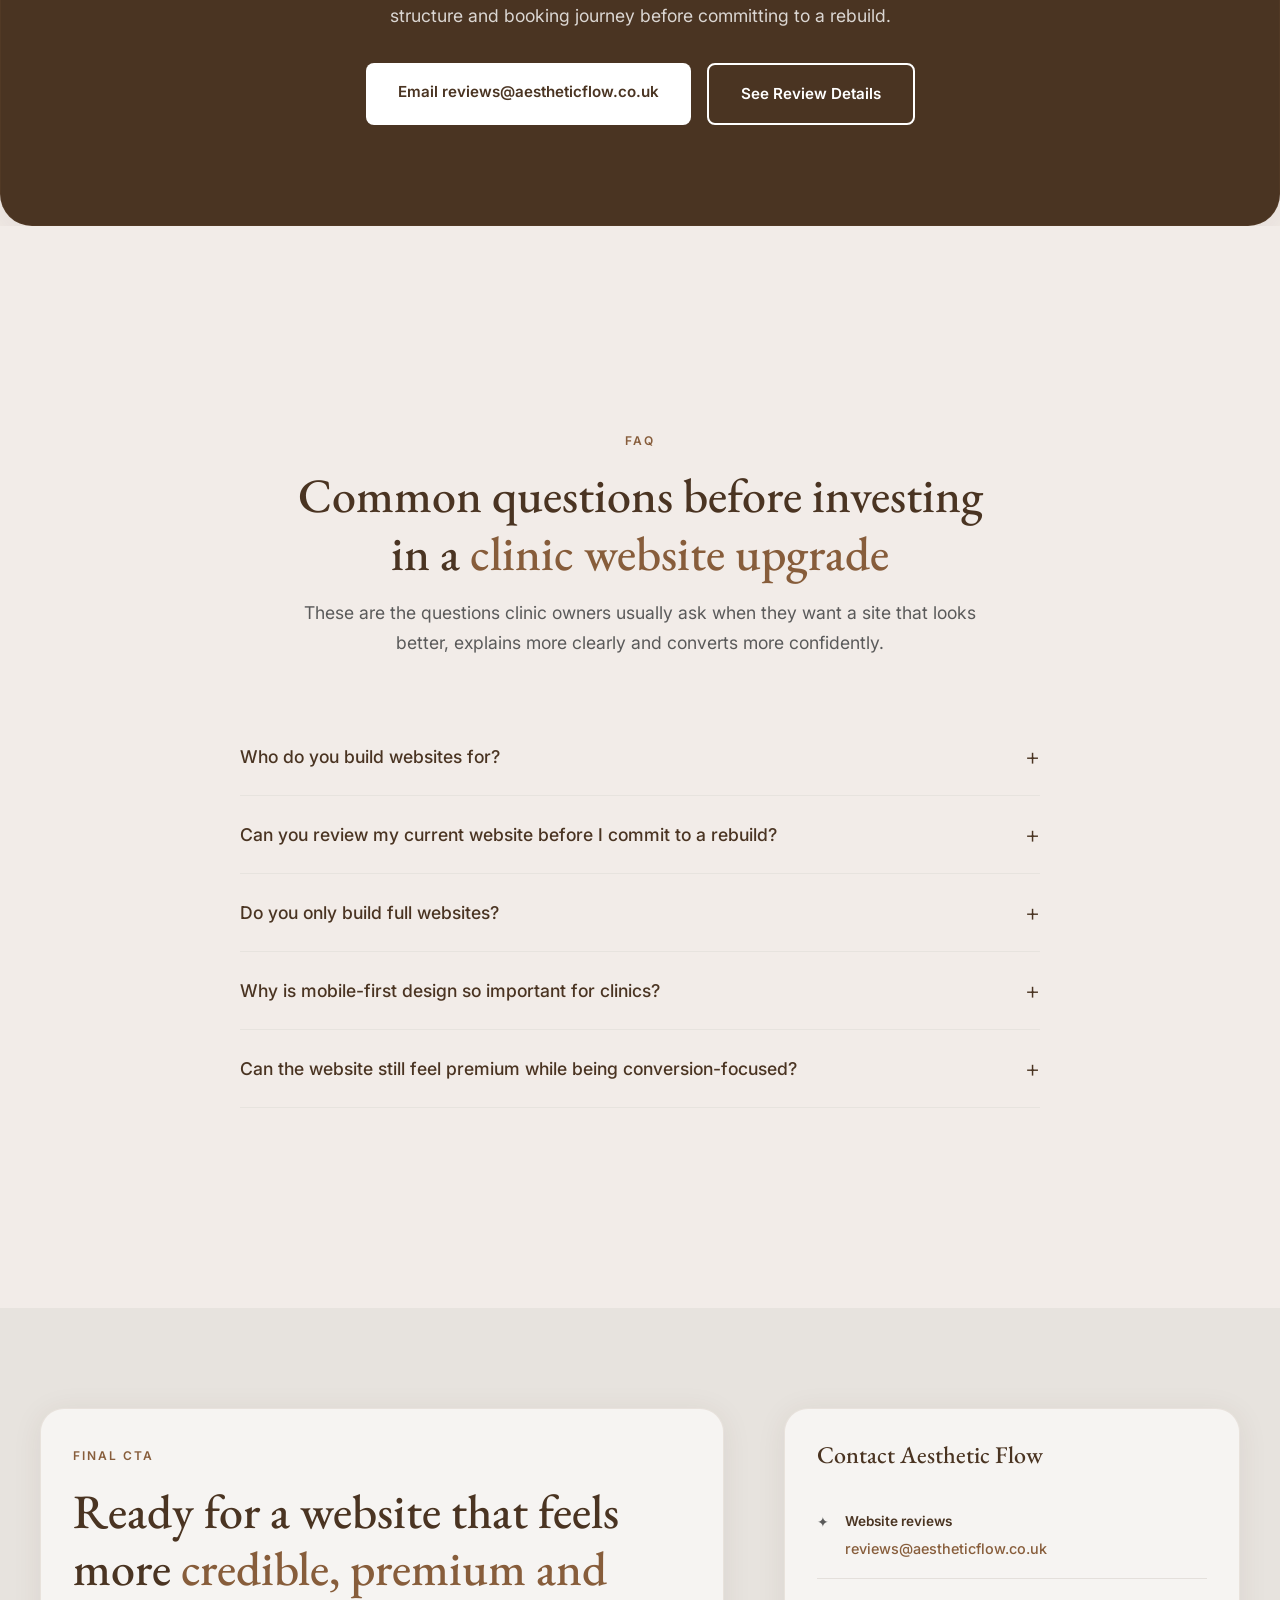
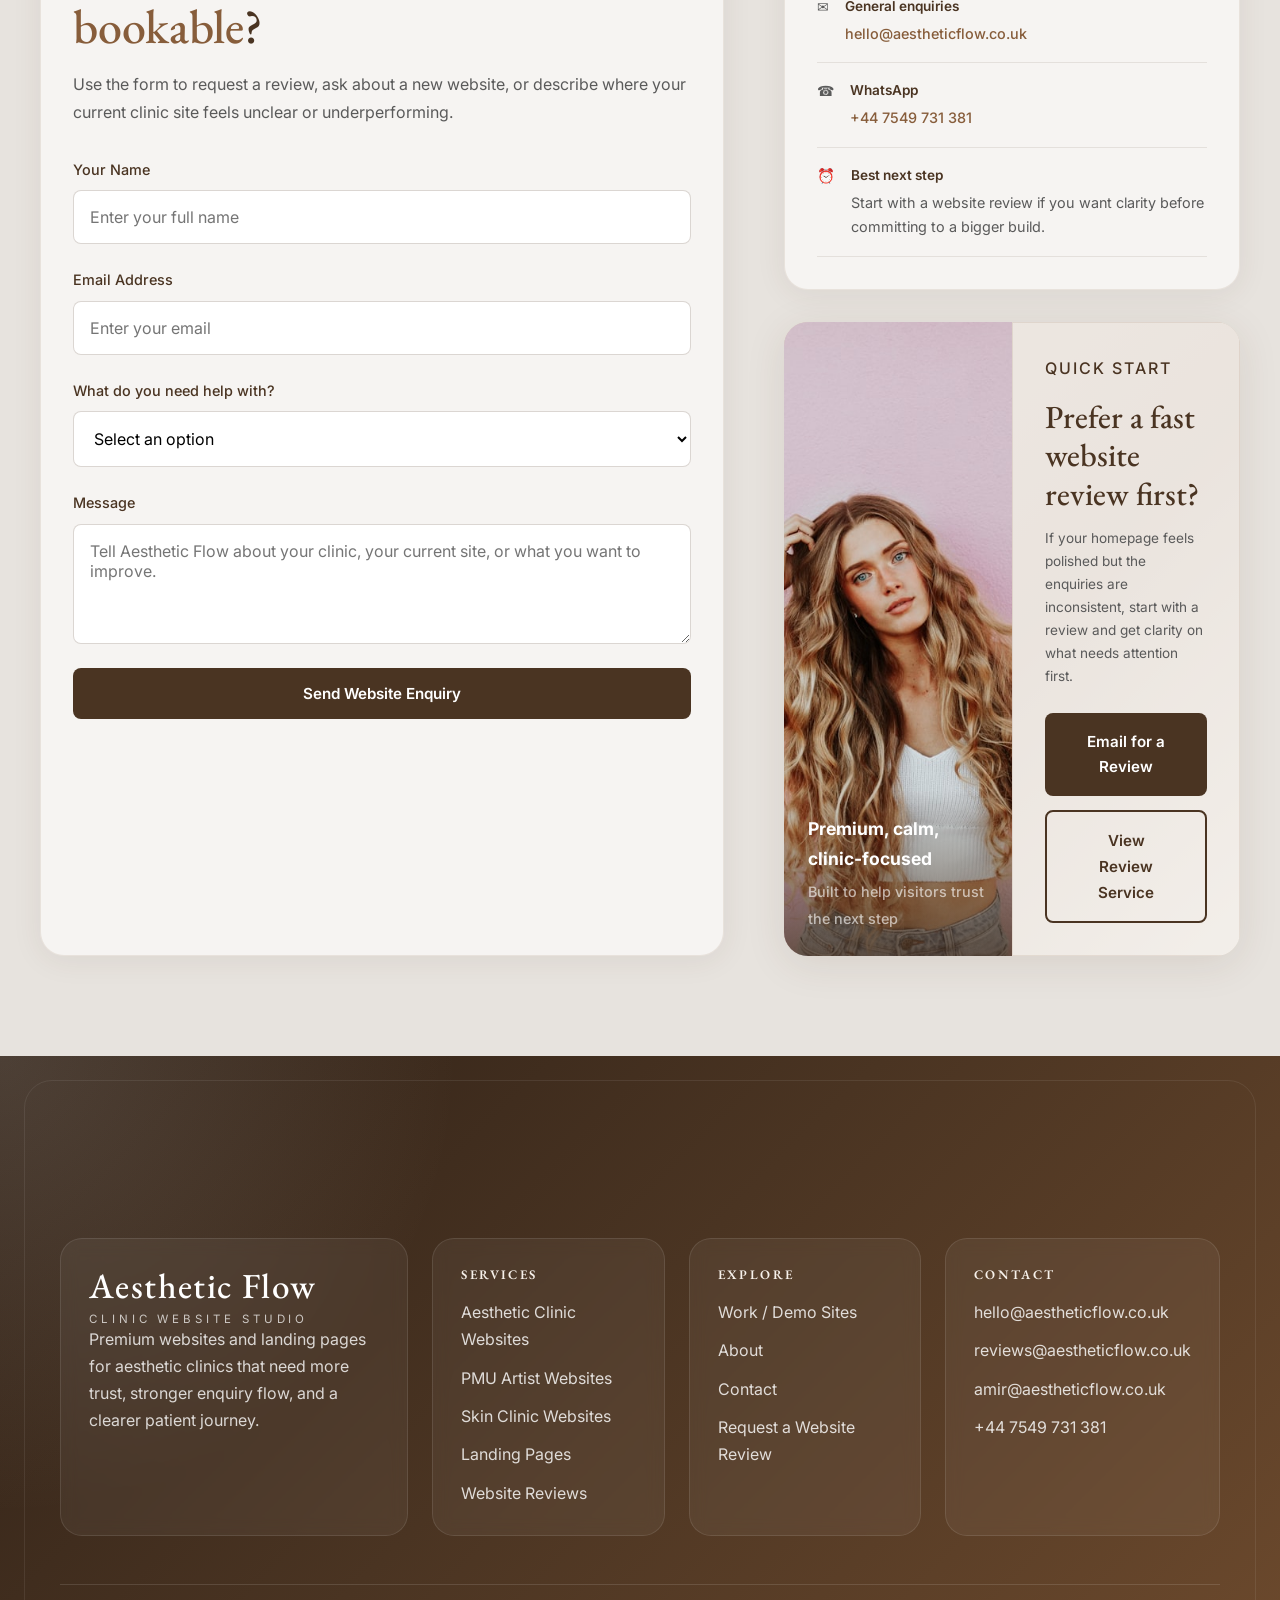
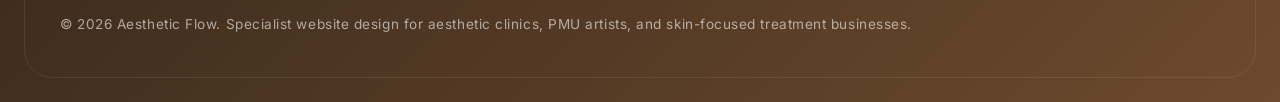
==== commit 9caaabaf: "Full site polish: consistent layout, restored sections, added ticker, fixed responsiveness" ====
--- a/index.html
+++ b/index.html
@@ -28,13 +28,13 @@
 
   <nav class="navbar" id="navbar">
     <div class="nav-container">
-      <a href="#hero" class="nav-logo">
+      <a href="index.html" class="nav-logo">
         <span class="logo-text">Aesthetic Flow</span>
         <span class="logo-sub">Clinic Website Studio</span>
       </a>
 
       <ul class="nav-links" id="navLinks">
-        <li><a href="#services">Services</a></li>
+        <li><a href="index.html">Home</a></li>
         <li class="nav-dropdown nav-mega-dropdown">
           <button class="nav-dropdown-toggle" type="button" aria-expanded="false">
             What I Build
@@ -42,46 +42,46 @@
           </button>
           <div class="nav-dropdown-menu mega-menu" role="menu" aria-label="What I Build services">
             <div class="mega-menu-grid">
-              <a href="/aesthetics-clinic-websites.html" class="mega-menu-card" style="--card-bg: url('https://images.unsplash.com/photo-1582719478250-c89cae4dc85b?auto=format&fit=crop&w=1400&q=80');">
+              <a href="aesthetics-clinic-websites.html" class="mega-menu-card" style="--card-bg: url('https://images.unsplash.com/photo-1582719478250-c89cae4dc85b?auto=format&fit=crop&w=1400&q=80');">
                 <span class="mega-card-category">Clinic Websites</span>
-                <span class="mega-card-title">Aesthetics Clinic Websites</span>
-                <span class="mega-card-desc">Premium clinic journeys designed to turn treatment interest into consultation bookings.</span>
+                <span class="mega-card-title">Aesthetic Clinic Websites</span>
+                <span class="mega-card-desc">Premium clinic websites designed to turn treatment interest into higher-trust enquiries.</span>
               </a>
-              <a href="/pmu-websites.html" class="mega-menu-card" style="--card-bg: url('https://images.unsplash.com/photo-1616394584738-fc6e612e71b9?auto=format&fit=crop&w=1400&q=80');">
+              <a href="pmu-artist-websites.html" class="mega-menu-card" style="--card-bg: url('https://images.unsplash.com/photo-1616394584738-fc6e612e71b9?auto=format&fit=crop&w=1400&q=80');">
                 <span class="mega-card-category">Permanent Makeup</span>
                 <span class="mega-card-title">PMU Artist Websites</span>
-                <span class="mega-card-desc">Luxury PMU pages for brows and lip blush that build trust before the first message.</span>
+                <span class="mega-card-desc">Luxury PMU pages for brows, lips, and artist brands that need stronger booking flow.</span>
               </a>
-              <a href="/beauty-business-websites.html" class="mega-menu-card" style="--card-bg: url('https://images.unsplash.com/photo-1570172619644-dfd03ed5d881?auto=format&fit=crop&w=1400&q=80');">
-                <span class="mega-card-category">Beauty Brands</span>
-                <span class="mega-card-title">Beauty Business Websites</span>
-                <span class="mega-card-desc">Elevated websites for salons, skin studios, and specialist beauty service businesses.</span>
+              <a href="skin-clinic-websites.html" class="mega-menu-card" style="--card-bg: url('https://images.unsplash.com/photo-1515377905703-c4788e51af15?auto=format&fit=crop&w=1400&q=80');">
+                <span class="mega-card-category">Skin Clinics</span>
+                <span class="mega-card-title">Skin Clinic Websites</span>
+                <span class="mega-card-desc">Clean, high-trust treatment journeys for facials, skincare programmes, and consultation-led services.</span>
               </a>
-              <a href="/website-reviews.html" class="mega-menu-card" style="--card-bg: url('https://images.unsplash.com/photo-1521590832167-7bcbfaa6381f?auto=format&fit=crop&w=1400&q=80');">
+              <a href="landing-pages.html" class="mega-menu-card" style="--card-bg: url('https://images.unsplash.com/photo-1521590832167-7bcbfaa6381f?auto=format&fit=crop&w=1400&q=80');">
+                <span class="mega-card-category">Lead Generation</span>
+                <span class="mega-card-title">Landing Pages</span>
+                <span class="mega-card-desc">Focused campaign pages built around one treatment, one offer, and one next step.</span>
+              </a>
+              <a href="website-reviews.html" class="mega-menu-card" style="--card-bg: url('https://images.unsplash.com/photo-1570172619644-dfd03ed5d881?auto=format&fit=crop&w=1400&q=80');">
                 <span class="mega-card-category">Performance Audit</span>
                 <span class="mega-card-title">Website Reviews</span>
-                <span class="mega-card-desc">Pinpoint conversion leaks and receive clear, practical actions to improve enquiry flow.</span>
+                <span class="mega-card-desc">Review your homepage, trust signals, and booking journey to uncover why visitors are not converting.</span>
               </a>
-              <a href="/conversion-redesigns.html" class="mega-menu-card" style="--card-bg: url('https://images.unsplash.com/photo-1515377905703-c4788e51af15?auto=format&fit=crop&w=1400&q=80');">
-                <span class="mega-card-category">Strategic Redesign</span>
-                <span class="mega-card-title">Conversion-Focused Redesigns</span>
-                <span class="mega-card-desc">Transform a visually good site into a calm, persuasive journey that drives enquiries.</span>
+              <a href="work.html" class="mega-menu-card" style="--card-bg: url('https://images.unsplash.com/photo-1524504388940-b1c1722653e1?auto=format&fit=crop&w=1400&q=80');">
+                <span class="mega-card-category">Demo Sites</span>
+                <span class="mega-card-title">Work / Demo Sites</span>
+                <span class="mega-card-desc">Concept builds and template directions showing how Aesthetic Flow approaches growth-focused design.</span>
               </a>
-              <a href="/website-reviews.html" class="mega-menu-card" style="--card-bg: url('https://images.unsplash.com/photo-1616394584738-fc6e612e71b9?auto=format&fit=crop&w=1400&q=80');">
-                <span class="mega-card-category">Quick Win</span>
-                <span class="mega-card-title">Fast Website Review</span>
-                <span class="mega-card-desc">Receive a rapid premium review with high-impact fixes you can apply right away.</span>
-              </a>
             </div>
           </div>
         </li>
-        <li><a href="#work">Demo Work</a></li>
-        <li><a href="#process">Process</a></li>
-        <li><a href="#faq">FAQ</a></li>
-        <li><a href="#contact">Contact</a></li>
+        <li><a href="website-reviews.html">Website Reviews</a></li>
+        <li><a href="work.html">Work / Demo Sites</a></li>
+        <li><a href="about.html">About</a></li>
+        <li><a href="contact.html">Contact</a></li>
       </ul>
 
-      <a href="#contact" class="nav-cta">Get Your Website Reviewed</a>
+      <a href="contact.html#website-review" class="nav-cta">Request a Website Review</a>
 
       <button class="mobile-toggle" id="mobileToggle" aria-label="Toggle menu">
         <span></span>
@@ -93,29 +93,30 @@
 
   <div class="mobile-menu" id="mobileMenu">
     <ul class="mobile-nav-links">
-      <li><a href="#services">Services</a></li>
+      <li><a href="index.html">Home</a></li>
       <li class="mobile-nav-group">
         <button class="mobile-nav-toggle" type="button" aria-expanded="false">
           <span>What I Build</span>
           <span class="mobile-nav-caret">&#9662;</span>
         </button>
         <div class="mobile-submenu">
-          <a href="/aesthetics-clinic-websites.html">Aesthetics Clinic Websites</a>
-          <a href="/pmu-websites.html">PMU Artist Websites</a>
-          <a href="/beauty-business-websites.html">Beauty Business Websites</a>
-          <a href="/website-reviews.html">Website Reviews</a>
-          <a href="/conversion-redesigns.html">Conversion-Focused Redesigns</a>
+          <a href="aesthetics-clinic-websites.html">Aesthetic Clinic Websites</a>
+          <a href="pmu-artist-websites.html">PMU Artist Websites</a>
+          <a href="skin-clinic-websites.html">Skin Clinic Websites</a>
+          <a href="landing-pages.html">Landing Pages</a>
+          <a href="website-reviews.html">Website Reviews</a>
+          <a href="work.html">Demo Sites / Work</a>
         </div>
       </li>
-      <li><a href="#work">Demo Work</a></li>
-      <li><a href="#process">Process</a></li>
-      <li><a href="#faq">FAQ</a></li>
-      <li><a href="#contact">Contact</a></li>
+      <li><a href="website-reviews.html">Website Reviews</a></li>
+      <li><a href="work.html">Work / Demo Sites</a></li>
+      <li><a href="about.html">About</a></li>
+      <li><a href="contact.html">Contact</a></li>
     </ul>
-    <a href="#contact" class="mobile-cta">Get Your Website Reviewed</a>
+    <a href="contact.html#website-review" class="mobile-cta">Request a Website Review</a>
   </div>
 
-  <a href="#contact" class="mobile-floating-cta">Website Review</a>
+  <a href="contact.html#website-review" class="mobile-floating-cta">Website Review</a>
 
   <section class="hero" id="hero">
     <div class="hero-container">
@@ -206,6 +207,31 @@
           <strong>Built for Clinics</strong>
           <span>Aesthetics, PMU and skin-focused brands</span>
         </div>
+      </div>
+    </div>
+  </section>
+
+  <section class="ticker-section" aria-label="Aesthetic Flow specialties">
+    <div class="ticker-shell">
+      <div class="ticker-track">
+        <span>Website Design</span>
+        <span>Booking Flow</span>
+        <span>PMU Websites</span>
+        <span>Aesthetic Clinic Sites</span>
+        <span>Skin Clinic Websites</span>
+        <span>Website Reviews</span>
+        <span>Landing Pages</span>
+        <span>SEO Structure</span>
+        <span>Conversion Fixes</span>
+        <span>Website Design</span>
+        <span>Booking Flow</span>
+        <span>PMU Websites</span>
+        <span>Aesthetic Clinic Sites</span>
+        <span>Skin Clinic Websites</span>
+        <span>Website Reviews</span>
+        <span>Landing Pages</span>
+        <span>SEO Structure</span>
+        <span>Conversion Fixes</span>
       </div>
     </div>
   </section>
@@ -667,63 +693,46 @@
   </section>
 
   <footer class="footer">
-    <div class="footer-container">
+    <div class="section-container">
       <div class="footer-grid">
-        <div class="footer-brand">
-          <div class="footer-card-image">
-            <img src="images/featured-treatment.jpg" alt="Premium website direction for aesthetic clinic brands">
-          </div>
-          <a href="#hero" class="footer-logo">
+        <div class="footer-card">
+          <a href="index.html" class="footer-logo">
             <span class="logo-text">Aesthetic Flow</span>
             <span class="logo-sub">Clinic Website Studio</span>
           </a>
-          <p>Premium websites for aesthetic clinics, PMU artists and skin clinics that need more trust, stronger positioning and clearer booking flow.</p>
-        </div>
-
-        <div class="footer-links">
-          <div class="footer-card-image">
-            <img src="images/consultation.jpg" alt="Consultation imagery for Aesthetic Flow">
-          </div>
+          <p>Premium websites and landing pages for aesthetic clinics that need more trust, stronger enquiry flow, and a clearer patient journey.</p>
+        </div>
+        <div class="footer-card">
+          <h4>Services</h4>
+          <ul>
+            <li><a href="aesthetics-clinic-websites.html">Aesthetic Clinic Websites</a></li>
+            <li><a href="pmu-artist-websites.html">PMU Artist Websites</a></li>
+            <li><a href="skin-clinic-websites.html">Skin Clinic Websites</a></li>
+            <li><a href="landing-pages.html">Landing Pages</a></li>
+            <li><a href="website-reviews.html">Website Reviews</a></li>
+          </ul>
+        </div>
+        <div class="footer-card">
           <h4>Explore</h4>
           <ul>
-            <li><a href="#services">Services</a></li>
-            <li><a href="#work">Demo Work</a></li>
-            <li><a href="#process">Process</a></li>
-            <li><a href="#faq">FAQ</a></li>
-            <li><a href="#contact">Contact</a></li>
+            <li><a href="work.html">Work / Demo Sites</a></li>
+            <li><a href="about.html">About</a></li>
+            <li><a href="contact.html">Contact</a></li>
+            <li><a href="contact.html#website-review">Request a Website Review</a></li>
           </ul>
         </div>
-
-        <div class="footer-links">
-          <div class="footer-card-image">
-            <img src="images/products.jpg" alt="Treatment-led website categories">
-          </div>
-          <h4>What I Build</h4>
-          <ul>
-            <li><a href="/aesthetics-clinic-websites.html">Aesthetics Clinic Websites</a></li>
-            <li><a href="/pmu-artist-websites.html">PMU Artist Websites</a></li>
-            <li><a href="/skin-clinic-websites.html">Skin Clinic Websites</a></li>
-            <li><a href="/landing-pages.html">Landing Pages</a></li>
-            <li><a href="/website-reviews.html">Website Reviews</a></li>
-          </ul>
-        </div>
-
-        <div class="footer-contact">
-          <div class="footer-card-image">
-            <img src="images/hero-room.jpg" alt="Calm treatment room styling for clinic web design">
-          </div>
+        <div class="footer-card">
           <h4>Contact</h4>
           <ul>
             <li><a href="mailto:hello@aestheticflow.co.uk">hello@aestheticflow.co.uk</a></li>
             <li><a href="mailto:reviews@aestheticflow.co.uk">reviews@aestheticflow.co.uk</a></li>
+            <li><a href="mailto:amir@aestheticflow.co.uk">amir@aestheticflow.co.uk</a></li>
             <li><a href="tel:+447549731381">+44 7549 731 381</a></li>
-            <li>Booking-focused websites for clinics across the UK</li>
           </ul>
         </div>
       </div>
-
       <div class="footer-bottom">
-        <p>&copy; 2026 Aesthetic Flow. Specialist website design for aesthetic clinics, PMU artists and skin-focused treatment businesses.</p>
+        <p>&copy; 2026 Aesthetic Flow. Specialist website design for aesthetic clinics, PMU artists, and skin-focused treatment businesses.</p>
       </div>
     </div>
   </footer>
--- a/styles.css
+++ b/styles.css
@@ -163,6 +163,319 @@
 }
 
 /* ============================================
+   INNER PAGE SYSTEM
+   ============================================ */
+.page-hero {
+  padding: calc(124px + var(--demo-banner-height)) 20px 84px;
+  background:
+    radial-gradient(circle at top right, rgba(255, 255, 255, 0.72), transparent 28%),
+    linear-gradient(180deg, var(--bg-primary) 0%, var(--bg-secondary) 100%);
+}
+
+.page-hero-grid,
+.split-section,
+.contact-layout {
+  display: grid;
+  grid-template-columns: 1fr 1fr;
+  gap: 2rem;
+  align-items: center;
+}
+
+.page-summary h1 {
+  margin-bottom: 1.2rem;
+}
+
+.page-summary p {
+  color: var(--text-light);
+  font-size: 1.03rem;
+  margin-bottom: 1rem;
+  max-width: 58ch;
+}
+
+.hero-actions,
+.cta-actions {
+  display: flex;
+  flex-wrap: wrap;
+  gap: 1rem;
+}
+
+.feature-list,
+.summary-list,
+.details-list {
+  display: grid;
+  gap: 0.9rem;
+  margin-top: 1.5rem;
+}
+
+.feature-list li,
+.summary-list li,
+.details-list li {
+  display: flex;
+  align-items: flex-start;
+  gap: 0.85rem;
+  color: var(--text-primary);
+}
+
+.bullet {
+  width: 34px;
+  height: 34px;
+  flex: 0 0 34px;
+  display: inline-flex;
+  align-items: center;
+  justify-content: center;
+  border-radius: 50%;
+  background: rgba(135, 93, 59, 0.1);
+  color: var(--brown-warm);
+  font-size: 0.82rem;
+  font-weight: 700;
+}
+
+.placeholder-media,
+.media-shell {
+  position: relative;
+  overflow: hidden;
+  border-radius: var(--radius-lg);
+  background:
+    linear-gradient(180deg, rgba(74, 52, 34, 0.08), rgba(74, 52, 34, 0.18)),
+    radial-gradient(circle at top, rgba(255, 255, 255, 0.65), transparent 36%),
+    linear-gradient(135deg, #DCCFC2 0%, #CCBAAB 44%, #F6EFE9 100%);
+  box-shadow: var(--shadow-card);
+}
+
+.hero-card-media {
+  min-height: 420px;
+}
+
+.placeholder-media img,
+.media-shell img {
+  width: 100%;
+  height: 100%;
+  object-fit: cover;
+  display: block;
+}
+
+.placeholder-label {
+  position: absolute;
+  left: 22px;
+  bottom: 22px;
+  display: inline-flex;
+  align-items: center;
+  padding: 0.7rem 1rem;
+  border-radius: 999px;
+  background: rgba(255, 253, 251, 0.9);
+  color: var(--brown-deep);
+  font-size: 0.84rem;
+  font-weight: 600;
+}
+
+.section {
+  padding: 84px 20px;
+}
+
+.section-alt {
+  background: var(--bg-secondary);
+}
+
+.section-heading {
+  max-width: 760px;
+  margin-bottom: 3rem;
+}
+
+.section-heading.centered {
+  margin-left: auto;
+  margin-right: auto;
+  text-align: center;
+}
+
+.section-heading h2 {
+  margin-bottom: 1rem;
+}
+
+.section-heading p {
+  color: var(--text-light);
+  font-size: 1.03rem;
+}
+
+.page-feature-grid,
+.benefit-grid,
+.value-grid,
+.template-grid,
+.demo-grid {
+  display: grid;
+  grid-template-columns: repeat(3, minmax(0, 1fr));
+  gap: 1.35rem;
+}
+
+.benefit-grid,
+.value-grid,
+.template-grid {
+  grid-template-columns: repeat(4, minmax(0, 1fr));
+}
+
+.feature-card,
+.benefit-card,
+.value-card,
+.work-card,
+.focus-card,
+.contact-card {
+  background: rgba(255, 253, 251, 0.88);
+  border: 1px solid rgba(135, 93, 59, 0.12);
+  border-radius: var(--radius-lg);
+  box-shadow: var(--shadow-soft);
+}
+
+.feature-card,
+.benefit-card,
+.value-card,
+.work-card,
+.focus-card,
+.contact-card {
+  padding: 1.6rem;
+}
+
+.feature-card h3,
+.benefit-card h3,
+.value-card h3,
+.work-card h3,
+.focus-card h3,
+.contact-card h3 {
+  margin-bottom: 0.75rem;
+}
+
+.feature-card p,
+.benefit-card p,
+.value-card p,
+.work-card p,
+.focus-card p,
+.contact-card p {
+  color: var(--text-light);
+  margin-bottom: 0;
+  font-size: 0.96rem;
+}
+
+.summary-list {
+  align-self: stretch;
+}
+
+.summary-list li {
+  padding: 1.15rem 1.1rem;
+  border-radius: var(--radius-md);
+  background: rgba(255, 253, 251, 0.72);
+  border: 1px solid rgba(135, 93, 59, 0.1);
+  box-shadow: var(--shadow-soft);
+}
+
+.final-cta,
+.review-cta {
+  padding: 2.4rem;
+  border-radius: var(--radius-xl);
+  background:
+    linear-gradient(180deg, rgba(255, 255, 255, 0.94) 0%, rgba(231, 227, 222, 0.94) 100%);
+  border: 1px solid rgba(135, 93, 59, 0.12);
+  box-shadow: var(--shadow-card);
+  text-align: center;
+}
+
+.final-cta p,
+.review-cta p {
+  max-width: 62ch;
+  margin: 0 auto 1.5rem;
+  color: var(--text-light);
+}
+
+.final-cta .cta-actions,
+.review-cta .cta-actions {
+  justify-content: center;
+}
+
+.contact-layout {
+  align-items: start;
+}
+
+.form-stack {
+  display: grid;
+  gap: 1rem;
+}
+
+.form-grid {
+  display: grid;
+  grid-template-columns: repeat(2, minmax(0, 1fr));
+  gap: 0.9rem;
+}
+
+.form-stack input,
+.form-stack select,
+.form-stack textarea {
+  width: 100%;
+  padding: 1rem;
+  border-radius: var(--radius-sm);
+  border: 1px solid rgba(74, 52, 34, 0.16);
+  background: var(--white);
+  color: var(--text-primary);
+}
+
+.form-stack textarea {
+  min-height: 144px;
+  resize: vertical;
+}
+
+.form-stack input:focus,
+.form-stack select:focus,
+.form-stack textarea:focus {
+  outline: none;
+  border-color: var(--brown-warm);
+  box-shadow: 0 0 0 3px rgba(135, 93, 59, 0.1);
+}
+
+.form-actions {
+  display: flex;
+  flex-wrap: wrap;
+  gap: 0.85rem;
+}
+
+.form-note {
+  font-size: 0.88rem;
+  color: var(--text-light);
+}
+
+.section-intro-bar,
+.card-tag-row {
+  display: flex;
+  flex-wrap: wrap;
+  gap: 0.7rem;
+  margin-top: 1.25rem;
+}
+
+.card-meta,
+.card-tag {
+  display: inline-flex;
+  align-items: center;
+  padding: 0.45rem 0.75rem;
+  border-radius: 999px;
+  background: rgba(135, 93, 59, 0.1);
+  color: var(--brown-deep);
+  font-size: 0.78rem;
+  font-weight: 600;
+}
+
+.work-card .placeholder-media {
+  min-height: 220px;
+  margin: 0 0 1.2rem;
+}
+
+.text-link {
+  display: inline-flex;
+  align-items: center;
+  margin-top: 1rem;
+  color: var(--brown-deep);
+  font-weight: 600;
+}
+
+.text-link:hover {
+  color: var(--brown-warm);
+}
+
+/* ============================================
    DEMO BANNER
    ============================================ */
 .demo-banner {
@@ -2045,6 +2358,89 @@
   transform: translateY(-3px);
 }
 
+.footer > .section-container {
+  max-width: var(--container-max);
+  margin: 0 auto;
+  padding: 72px 20px 30px;
+}
+
+.footer-card {
+  padding: 1.75rem;
+  border-radius: 22px;
+  background: rgba(255, 255, 255, 0.05);
+  border: 1px solid rgba(255, 255, 255, 0.1);
+  backdrop-filter: blur(8px);
+  color: rgba(255, 255, 255, 0.8);
+}
+
+.footer-card h4 {
+  color: #f7f1eb;
+  font-size: 0.82rem;
+  font-weight: 600;
+  margin-bottom: 1rem;
+  letter-spacing: 0.18em;
+  text-transform: uppercase;
+}
+
+.footer-card p,
+.footer-card ul {
+  margin: 0;
+}
+
+.footer-card ul {
+  list-style: none;
+  display: grid;
+  gap: 0.7rem;
+}
+
+.footer-card a {
+  color: rgba(255, 255, 255, 0.82);
+}
+
+.footer-card a:hover {
+  color: var(--white);
+}
+
+/* ============================================
+   HOMEPAGE TICKER
+   ============================================ */
+.ticker-section {
+  padding: 0 20px 24px;
+  background: linear-gradient(180deg, var(--bg-secondary) 0%, rgba(231, 227, 222, 0.78) 100%);
+}
+
+.ticker-shell {
+  max-width: var(--container-max);
+  margin: 0 auto;
+  border-radius: 999px;
+  border: 1px solid rgba(135, 93, 59, 0.12);
+  background: rgba(255, 253, 251, 0.78);
+  box-shadow: var(--shadow-soft);
+  overflow: hidden;
+}
+
+.ticker-track {
+  display: flex;
+  width: max-content;
+  gap: 2.25rem;
+  padding: 0.95rem 1.25rem;
+  animation: ticker-scroll 28s linear infinite;
+}
+
+.ticker-track span {
+  color: var(--brown-deep);
+  font-size: 0.88rem;
+  font-weight: 600;
+  letter-spacing: 0.08em;
+  text-transform: uppercase;
+  white-space: nowrap;
+}
+
+@keyframes ticker-scroll {
+  from { transform: translateX(0); }
+  to { transform: translateX(-50%); }
+}
+
 /* Footer responsive */
 @media (max-width: 1024px) {
   .footer-grid {
@@ -2172,6 +2568,9 @@
   }
 
   .hero-container,
+  .page-hero-grid,
+  .split-section,
+  .contact-layout,
   .featured-container,
   .about-container,
   .contact-container {
@@ -2179,6 +2578,11 @@
     gap: 40px;
   }
   
+  .page-feature-grid,
+  .benefit-grid,
+  .value-grid,
+  .template-grid,
+  .demo-grid,
   .treatments-grid,
   .results-grid,
   .reviews-grid,
@@ -2279,6 +2683,15 @@
     justify-content: flex-start;
   }
   
+  .form-grid {
+    grid-template-columns: 1fr;
+  }
+
+  .page-feature-grid,
+  .benefit-grid,
+  .value-grid,
+  .template-grid,
+  .demo-grid,
   .treatments-grid,
   .results-grid,
   .reviews-grid,
@@ -2313,6 +2726,20 @@
   .service-cta-panel {
     padding: 2.25rem 1.5rem;
   }
+
+  .page-hero {
+    padding: calc(108px + var(--demo-banner-height)) 20px 56px;
+  }
+
+  .hero-card-media {
+    min-height: 320px;
+  }
+
+  .ticker-track {
+    gap: 1.4rem;
+    padding: 0.8rem 1rem;
+    animation-duration: 22s;
+  }
 }
 
 @media (max-width: 480px) {
@@ -2333,6 +2760,12 @@
   .section-header {
     margin-bottom: 40px;
   }
+
+  .section,
+  .page-hero {
+    padding-left: 15px;
+    padding-right: 15px;
+  }
   
   .review-card,
   .process-card {
@@ -2353,6 +2786,29 @@
     right: 20px;
     width: 45px;
     height: 45px;
+  }
+
+  .hero-actions,
+  .cta-actions,
+  .form-actions {
+    flex-direction: column;
+  }
+
+  .hero-actions .btn,
+  .cta-actions .btn,
+  .form-actions .btn {
+    width: 100%;
+  }
+
+  .final-cta,
+  .review-cta,
+  .contact-card,
+  .focus-card,
+  .feature-card,
+  .benefit-card,
+  .value-card,
+  .work-card {
+    padding: 1.35rem;
   }
 }
 
